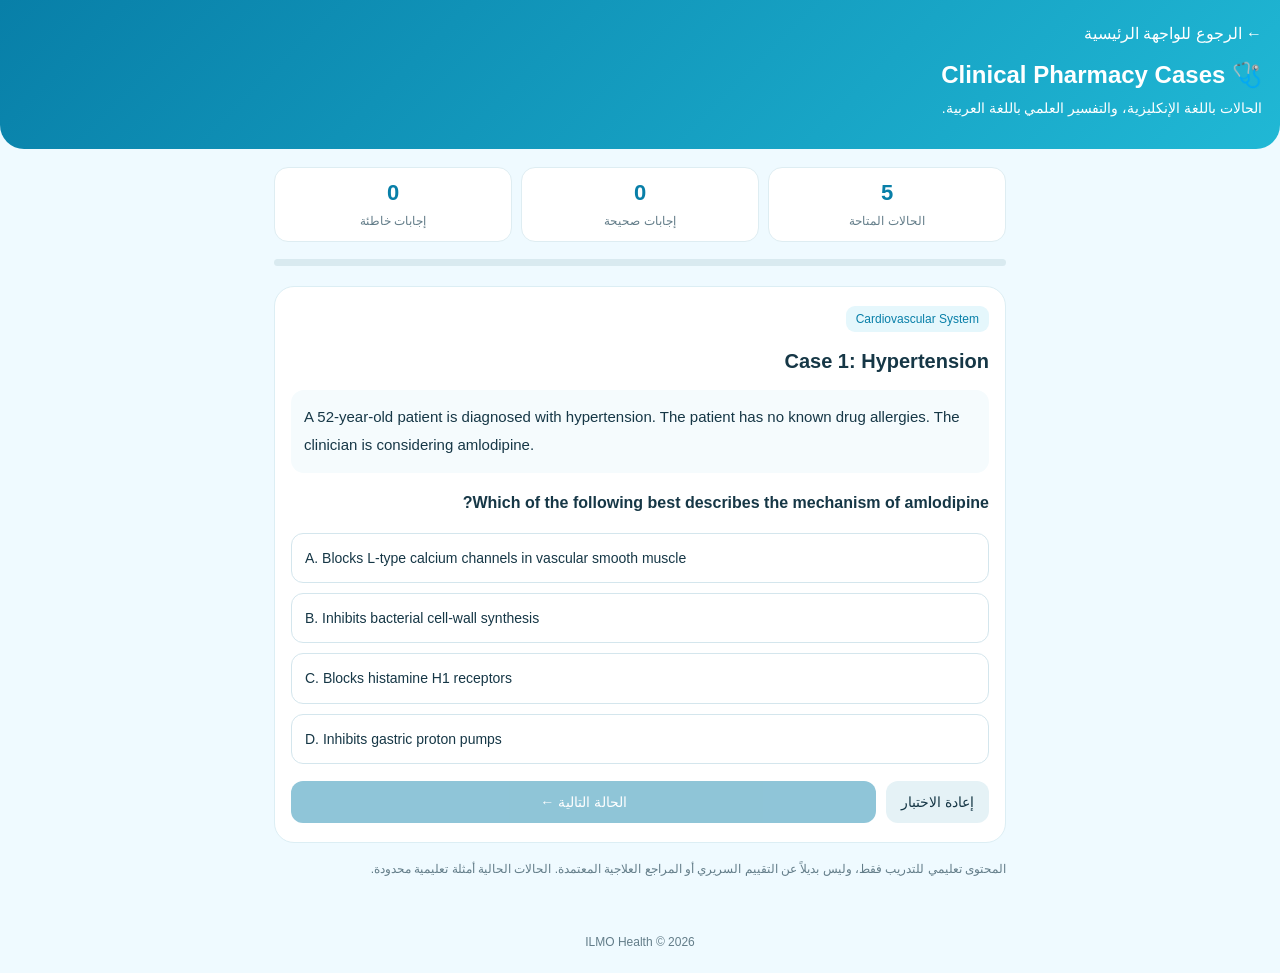
==== cases.html @ b1abcebe "Create cases.html" ====
<!DOCTYPE html>
<html lang="ar" dir="rtl">
<head>
<meta charset="UTF-8">
<meta name="viewport" content="width=device-width, initial-scale=1">
<meta name="theme-color" content="#087fa8">
<title>ILMO Health | Clinical Cases</title>
<style>
:root{--blue:#087fa8;--cyan:#20b8d5;--bg:#effaff;--ink:#163746}
*{box-sizing:border-box}
body{margin:0;font-family:Arial,Tahoma,sans-serif;background:var(--bg);color:var(--ink)}
header{background:linear-gradient(135deg,var(--blue),var(--cyan));color:white;padding:24px 18px 28px;border-radius:0 0 24px 24px}
header a{color:white;text-decoration:none}
header h1{font-size:24px;margin:18px 0 8px}
header p{font-size:14px;line-height:1.7;margin:0}
main{max-width:760px;margin:auto;padding:18px 14px}
.stats{display:grid;grid-template-columns:repeat(3,minmax(0,1fr));gap:9px;margin-bottom:17px}
.stat{background:white;border:1px solid #deedf2;border-radius:14px;padding:12px 5px;text-align:center}
.stat strong{display:block;color:var(--blue);font-size:22px;margin-bottom:5px}
.stat span{font-size:12px;color:#637d89}
.progress{height:7px;background:#d9eaf0;border-radius:9px;overflow:hidden;margin:12px 0 20px}
.progress div{height:100%;background:var(--cyan);width:0%;transition:width .2s}
.card{background:white;border:1px solid #dceef4;border-radius:20px;padding:19px 16px}
.tag{display:inline-block;background:#e5f7fc;color:var(--blue);padding:6px 10px;border-radius:9px;font-size:12px}
.card h2{font-size:20px;line-height:1.5;margin:14px 0}
.scenario{direction:ltr;text-align:left;line-height:1.9;font-size:15px;background:#f5fbfd;border-radius:13px;padding:13px;margin-bottom:16px}
.question{font-weight:bold;line-height:1.8;margin:15px 0}
.answers{display:grid;gap:10px}
.answer{width:100%;text-align:left;direction:ltr;padding:13px;border:1px solid #d4e6ed;border-radius:12px;background:white;color:var(--ink);font-size:14px;line-height:1.6;cursor:pointer}
.answer:disabled{cursor:default;opacity:1}
.answer.correct{border-color:#26965b;background:#eaf8ef}
.answer.wrong{border-color:#d94c4c;background:#fff0f0}
.feedback{margin-top:15px;padding:14px;border-radius:12px;line-height:1.9;font-size:14px}
.feedback.good{background:#eaf8ef}
.feedback.bad{background:#fff0f0}
.controls{display:flex;gap:10px;margin-top:17px}
button.primary,button.secondary{border:0;border-radius:12px;padding:13px 15px;font-size:14px;cursor:pointer}
button.primary{background:var(--blue);color:white;flex:1}
button.secondary{background:#e5f2f6;color:var(--ink)}
button:disabled{opacity:.45;cursor:default}
.note{font-size:12px;line-height:1.8;color:#637d89;margin-top:16px}
.summary{background:white;border:1px solid #dceef4;border-radius:18px;padding:20px;text-align:center}
footer{text-align:center;color:#637d89;font-size:12px;padding:24px}
@media(max-width:350px){.stats{gap:5px}.stat span{font-size:10px}.card{padding:13px}}
</style>
</head>
<body>
<header>
  <a href="index.html">← الرجوع للواجهة الرئيسية</a>
  <h1>🩺 Clinical Pharmacy Cases</h1>
  <p>الحالات باللغة الإنكليزية، والتفسير العلمي باللغة العربية.</p>
</header>

<main>
  <section class="stats">
    <div class="stat"><strong id="total">0</strong><span>الحالات المتاحة</span></div>
    <div class="stat"><strong id="correctCount">0</strong><span>إجابات صحيحة</span></div>
    <div class="stat"><strong id="wrongCount">0</strong><span>إجابات خاطئة</span></div>
  </section>

  <div class="progress"><div id="progressBar"></div></div>
  <div id="caseArea"></div>

  <p class="note">
    المحتوى تعليمي للتدريب فقط، وليس بديلاً عن التقييم السريري أو المراجع
    العلاجية المعتمدة. الحالات الحالية أمثلة تعليمية محدودة.
  </p>
</main>

<footer>ILMO Health © 2026</footer>

<script>
const cases = [
{
  system:"Cardiovascular System",
  title:"Case 1: Hypertension",
  scenario:"A 52-year-old patient is diagnosed with hypertension. The patient has no known drug allergies. The clinician is considering amlodipine.",
  question:"Which of the following best describes the mechanism of amlodipine?",
  options:[
    "Blocks L-type calcium channels in vascular smooth muscle",
    "Inhibits bacterial cell-wall synthesis",
    "Blocks histamine H1 receptors",
    "Inhibits gastric proton pumps"
  ],
  answer:0,
  explanation:"أملوديبين من حاصرات قنوات الكالسيوم من نوع Dihydropyridine. يقلل دخول الكالسيوم إلى العضلات الملساء الوعائية، فيسبب توسع الأوعية ويساعد على خفض ضغط الدم.",
  pearl:"من آثاره الجانبية المحتملة تورم الكاحلين والصداع والدوخة. اختيار العلاج يعتمد على حالة المريض وإرشادات علاج الضغط."
},
{
  system:"Endocrine System",
  title:"Case 2: Type 2 Diabetes",
  scenario:"A 48-year-old patient with type 2 diabetes is prescribed metformin. Renal function should be assessed before treatment.",
  question:"What is a major mechanism of metformin?",
  options:[
    "Increasing glucose production by the liver",
    "Reducing hepatic glucose production",
    "Stimulating bacterial protein synthesis",
    "Blocking beta-1 receptors"
  ],
  answer:1,
  explanation:"الميتفورمين يقلل إنتاج الغلوكوز في الكبد ويحسن حساسية الأنسجة للإنسولين. يُستخدم على نطاق واسع في السكري من النوع الثاني.",
  pearl:"يجب تقييم وظائف الكلى ومراجعة الموانع والاحتياطات قبل البدء بالعلاج."
},
{
  system:"Infectious Diseases",
  title:"Case 3: Antibiotic Stewardship",
  scenario:"A patient has symptoms consistent with an uncomplicated viral upper respiratory infection. No evidence of bacterial infection is found.",
  question:"What is the most appropriate general approach to antibiotics?",
  options:[
    "Prescribe antibiotics for every viral infection",
    "Use two antibiotics routinely",
    "Avoid antibiotics when there is no bacterial indication",
    "Use leftover antibiotics from a previous illness"
  ],
  answer:2,
  explanation:"المضادات الحيوية لا تعالج الفيروسات. استعمالها دون داعٍ يزيد الآثار الجانبية ويساهم في مقاومة المضادات الحيوية.",
  pearl:"يُحدد قرار وصف المضاد الحيوي بعد تقييم الحالة والبحث عن مؤشرات العدوى البكتيرية."
},
{
  system:"Pain Management",
  title:"Case 4: Paracetamol Safety",
  scenario:"A patient is using a cold-and-flu combination product and plans to take additional paracetamol for a headache.",
  question:"What is the key safety consideration?",
  options:[
    "Check for duplicate paracetamol ingredients",
    "Assume combination products contain no analgesics",
    "Double every dose for faster relief",
    "Ignore the total daily amount"
  ],
  answer:0,
  explanation:"قد تحتوي مستحضرات الزكام المركبة على الباراسيتامول أيضاً. يجب جمع الكميات من جميع المنتجات لتجنب الجرعة الزائدة.",
  pearl:"الجرعة الزائدة قد تسبب أذية كبدية خطيرة. عند الاشتباه بجرعة زائدة، يلزم طلب المساعدة الطبية العاجلة حتى لو لم تظهر أعراض."
},
{
  system:"Gastrointestinal System",
  title:"Case 5: Gastroesophageal Reflux",
  scenario:"A patient with frequent heartburn is evaluated for treatment with omeprazole.",
  question:"Which target does omeprazole inhibit?",
  options:[
    "The H1 histamine receptor",
    "The bacterial 50S ribosomal subunit",
    "The H+/K+ ATPase proton pump",
    "The L-type calcium channel"
  ],
  answer:2,
  explanation:"أوميبرازول من مثبطات مضخة البروتون (PPIs)، ويقلل إفراز حمض المعدة عن طريق تثبيط مضخة H+/K+ ATPase في الخلايا الجدارية.",
  pearl:"تُراجع مدة العلاج والتداخلات الدوائية والحاجة إلى التقييم الطبي إذا استمرت الأعراض أو ظهرت علامات إنذار."
}
];

let index = 0;
let correct = 0;
let wrong = 0;
let answered = false;
let finished = false;

const area = document.getElementById("caseArea");

function updateStats(){
  document.getElementById("total").textContent = cases.length;
  document.getElementById("correctCount").textContent = correct;
  document.getElementById("wrongCount").textContent = wrong;
  document.getElementById("progressBar").style.width =
    (index / cases.length * 100) + "%";
}

function renderCase(){
  answered = false;
  finished = false;
  updateStats();

  const c = cases[index];

  area.innerHTML = `
    <section class="card">
      <span class="tag">${c.system}</span>
      <h2>${c.title}</h2>
      <div class="scenario">${c.scenario}</div>
      <div class="question">${c.question}</div>
      <div class="answers">
        ${c.options.map((option,i)=>`
          <button class="answer" data-index="${i}">
            ${String.fromCharCode(65+i)}. ${option}
          </button>
        `).join("")}
      </div>
      <div id="feedback"></div>
      <div class="controls">
        <button class="secondary" id="restart">إعادة الاختبار</button>
        <button class="primary" id="next" disabled>
          ${index === cases.length-1 ? "عرض النتيجة" : "الحالة التالية ←"}
        </button>
      </div>
    </section>
  `;

  area.querySelectorAll(".answer").forEach(button=>{
    button.addEventListener("click",()=>selectAnswer(Number(button.dataset.index)));
  });

  document.getElementById("next").addEventListener("click",nextCase);
  document.getElementById("restart").addEventListener("click",restart);
}

function selectAnswer(choice){
  if(answered || finished) return;
  answered = true;

  const c = cases[index];
  const buttons = area.querySelectorAll(".answer");
  buttons.forEach(button=>button.disabled=true);

  if(choice === c.answer){
    correct++;
    buttons[choice].classList.add("correct");
  }else{
    wrong++;
    buttons[choice].classList.add("wrong");
    buttons[c.answer].classList.add("correct");
  }

  const feedback = document.getElementById("feedback");
  feedback.className = "feedback " + (choice===c.answer ? "good" : "bad");
  feedback.innerHTML =
    `<strong>${choice===c.answer ? "إجابة صحيحة ✓" : "إجابة خاطئة ✗"}</strong>
    <br><strong>التفسير بالعربي:</strong> ${c.explanation}
    <br><strong>معلومة مهمة:</strong> ${c.pearl}`;

  document.getElementById("next").disabled=false;
  updateStats();
}

function nextCase(){
  if(!answered) return;

  if(index < cases.length-1){
    index++;
    renderCase();
  }else{
    showSummary();
  }
}

function showSummary(){
  finished = true;
  document.getElementById("progressBar").style.width="100%";

  const percent = Math.round(correct/cases.length*100);

  area.innerHTML = `
    <section class="summary">
      <h2>انتهى الاختبار 🎉</h2>
      <p>النتيجة: <strong>${correct} من ${cases.length}</strong></p>
      <p>الإجابات الصحيحة: ${correct}</p>
      <p>الإجابات الخاطئة: ${wrong}</p>
      <p>نسبة الإجابات الصحيحة: ${percent}%</p>
      <button class="primary" id="retry">إعادة الاختبار</button>
    </section>
  `;

  document.getElementById("retry").addEventListener("click",restart);
}

function restart(){
  index=0;
  correct=0;
  wrong=0;
  renderCase();
}

renderCase();
</script>
</body>
</html>
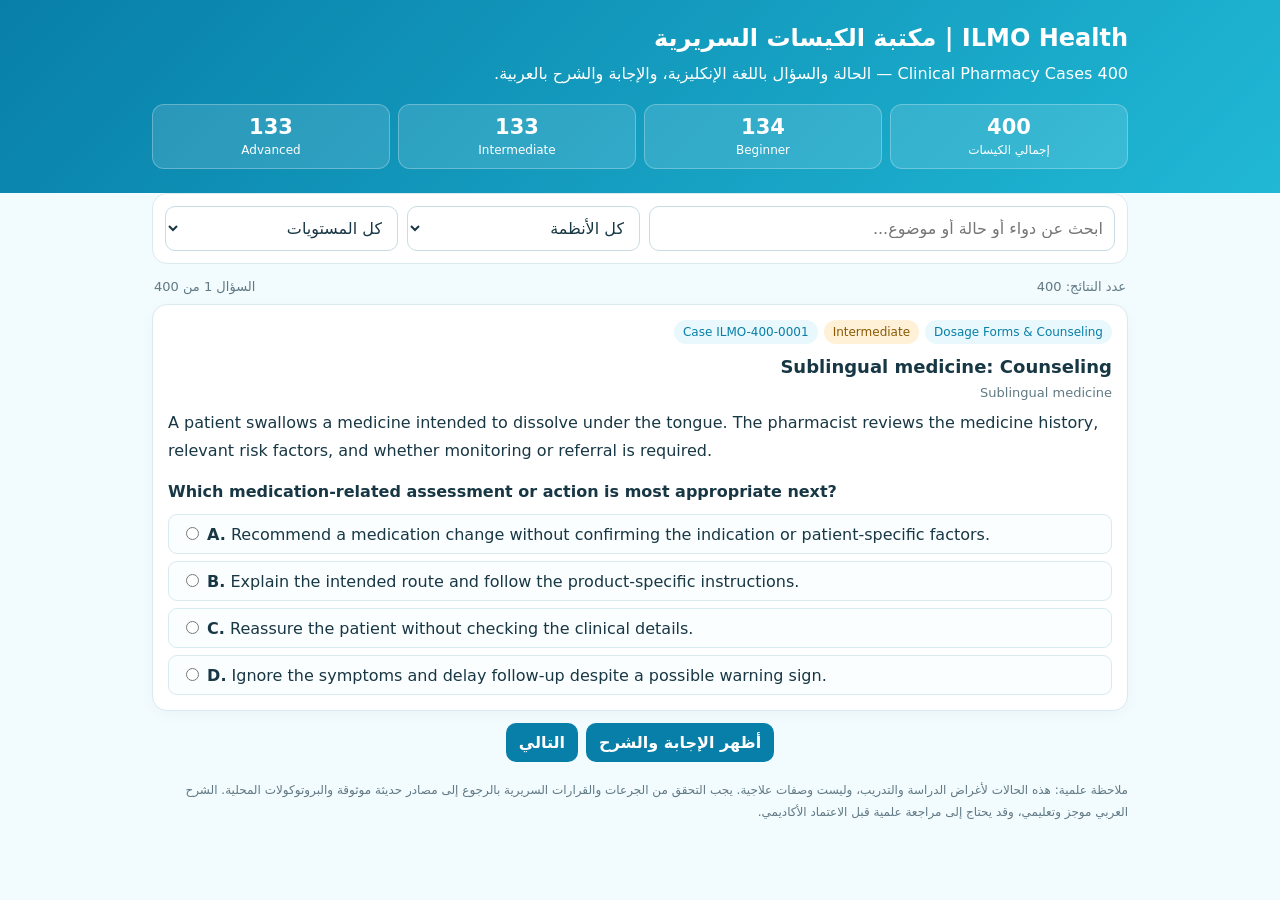
==== commit a521b67b: "Add files via upload" ====
--- a/cases.html
+++ b/cases.html
@@ -1,275 +1,50 @@
-
 <!DOCTYPE html>
 <html lang="ar" dir="rtl">
 <head>
-<meta charset="UTF-8">
-<meta name="viewport" content="width=device-width, initial-scale=1">
-<meta name="theme-color" content="#087fa8">
-<title>ILMO Health | Clinical Cases</title>
+<meta charset="UTF-8"><meta name="viewport" content="width=device-width, initial-scale=1.0">
+<meta name="theme-color" content="#087fa8"><title>ILMO Health | 400 Clinical Cases</title>
 <style>
-:root{--blue:#087fa8;--cyan:#20b8d5;--bg:#effaff;--ink:#163746}
-*{box-sizing:border-box}
-body{margin:0;font-family:Arial,Tahoma,sans-serif;background:var(--bg);color:var(--ink)}
-header{background:linear-gradient(135deg,var(--blue),var(--cyan));color:white;padding:24px 18px 28px;border-radius:0 0 24px 24px}
-header a{color:white;text-decoration:none}
-header h1{font-size:24px;margin:18px 0 8px}
-header p{font-size:14px;line-height:1.7;margin:0}
-main{max-width:760px;margin:auto;padding:18px 14px}
-.stats{display:grid;grid-template-columns:repeat(3,minmax(0,1fr));gap:9px;margin-bottom:17px}
-.stat{background:white;border:1px solid #deedf2;border-radius:14px;padding:12px 5px;text-align:center}
-.stat strong{display:block;color:var(--blue);font-size:22px;margin-bottom:5px}
-.stat span{font-size:12px;color:#637d89}
-.progress{height:7px;background:#d9eaf0;border-radius:9px;overflow:hidden;margin:12px 0 20px}
-.progress div{height:100%;background:var(--cyan);width:0%;transition:width .2s}
-.card{background:white;border:1px solid #dceef4;border-radius:20px;padding:19px 16px}
-.tag{display:inline-block;background:#e5f7fc;color:var(--blue);padding:6px 10px;border-radius:9px;font-size:12px}
-.card h2{font-size:20px;line-height:1.5;margin:14px 0}
-.scenario{direction:ltr;text-align:left;line-height:1.9;font-size:15px;background:#f5fbfd;border-radius:13px;padding:13px;margin-bottom:16px}
-.question{font-weight:bold;line-height:1.8;margin:15px 0}
-.answers{display:grid;gap:10px}
-.answer{width:100%;text-align:left;direction:ltr;padding:13px;border:1px solid #d4e6ed;border-radius:12px;background:white;color:var(--ink);font-size:14px;line-height:1.6;cursor:pointer}
-.answer:disabled{cursor:default;opacity:1}
-.answer.correct{border-color:#26965b;background:#eaf8ef}
-.answer.wrong{border-color:#d94c4c;background:#fff0f0}
-.feedback{margin-top:15px;padding:14px;border-radius:12px;line-height:1.9;font-size:14px}
-.feedback.good{background:#eaf8ef}
-.feedback.bad{background:#fff0f0}
-.controls{display:flex;gap:10px;margin-top:17px}
-button.primary,button.secondary{border:0;border-radius:12px;padding:13px 15px;font-size:14px;cursor:pointer}
-button.primary{background:var(--blue);color:white;flex:1}
-button.secondary{background:#e5f2f6;color:var(--ink)}
-button:disabled{opacity:.45;cursor:default}
-.note{font-size:12px;line-height:1.8;color:#637d89;margin-top:16px}
-.summary{background:white;border:1px solid #dceef4;border-radius:18px;padding:20px;text-align:center}
-footer{text-align:center;color:#637d89;font-size:12px;padding:24px}
-@media(max-width:350px){.stats{gap:5px}.stat span{font-size:10px}.card{padding:13px}}
-</style>
-</head>
-<body>
-<header>
-  <a href="index.html">← الرجوع للواجهة الرئيسية</a>
-  <h1>🩺 Clinical Pharmacy Cases</h1>
-  <p>الحالات باللغة الإنكليزية، والتفسير العلمي باللغة العربية.</p>
-</header>
-
-<main>
-  <section class="stats">
-    <div class="stat"><strong id="total">0</strong><span>الحالات المتاحة</span></div>
-    <div class="stat"><strong id="correctCount">0</strong><span>إجابات صحيحة</span></div>
-    <div class="stat"><strong id="wrongCount">0</strong><span>إجابات خاطئة</span></div>
-  </section>
-
-  <div class="progress"><div id="progressBar"></div></div>
-  <div id="caseArea"></div>
-
-  <p class="note">
-    المحتوى تعليمي للتدريب فقط، وليس بديلاً عن التقييم السريري أو المراجع
-    العلاجية المعتمدة. الحالات الحالية أمثلة تعليمية محدودة.
-  </p>
+:root{--blue:#087fa8;--cyan:#20b8d5;--bg:#f2fbfd;--ink:#183744;--muted:#617984;--line:#d9eaf0}
+*{box-sizing:border-box}body{margin:0;background:var(--bg);color:var(--ink);font-family:system-ui,-apple-system,"Segoe UI",Arial,sans-serif}
+header{background:linear-gradient(135deg,#087fa8,#20b8d5);color:white;padding:24px 14px}.wrap{max-width:1000px;margin:auto;padding:0 12px}
+h1{font-size:24px;margin:0 0 8px}header p{line-height:1.7;margin:0}.stats{display:grid;grid-template-columns:repeat(4,1fr);gap:8px;margin-top:17px}
+.stat{background:#ffffff20;border:1px solid #ffffff45;border-radius:12px;padding:10px;text-align:center}.stat b{display:block;font-size:21px}.stat span{font-size:12px}
+main{padding:18px 0 30px}.filters{display:grid;grid-template-columns:2fr 1fr 1fr;gap:9px;background:white;padding:12px;border:1px solid var(--line);border-radius:15px}
+input,select,button{font:inherit}input,select{width:100%;padding:11px;border:1px solid #c8dce4;border-radius:10px;background:white;color:var(--ink);min-width:0}
+.results{display:flex;justify-content:space-between;gap:8px;margin:15px 2px 10px;color:var(--muted);font-size:13px}
+.case{background:white;border:1px solid var(--line);border-radius:15px;margin:10px 0;padding:15px;box-shadow:0 4px 16px #12334408}
+.tags{display:flex;gap:6px;flex-wrap:wrap;margin-bottom:9px}.tag{font-size:12px;background:#e8f8fc;color:#087fa8;border-radius:20px;padding:5px 9px}.level{background:#fff0d8;color:#8a5900}
+h2{font-size:18px;line-height:1.5;margin:5px 0}.topic{color:var(--muted);font-size:13px;margin-bottom:9px}.en{direction:ltr;text-align:left;line-height:1.75;white-space:pre-wrap}
+.question{font-weight:700;margin:13px 0 8px}.options{direction:ltr;text-align:left;display:grid;gap:7px}.option{border:1px solid var(--line);border-radius:9px;padding:9px;background:#fbfeff}
+button{border:0;border-radius:10px;background:var(--blue);color:white;padding:10px 13px;cursor:pointer;font-weight:650}.secondary{background:#e8f5f8;color:var(--blue)}
+.answer{margin-top:12px;border-top:1px solid var(--line);padding-top:10px}.answer[hidden]{display:none}.answer h3{font-size:14px;margin:10px 0 4px;color:var(--blue)}.answer p{margin:5px 0;line-height:1.8}.ar-explain{direction:rtl;text-align:right;background:#f0fafc;padding:11px;border-radius:10px}
+.actions{display:flex;gap:8px;margin-top:12px;flex-wrap:wrap}.empty{text-align:center;background:white;padding:28px;border-radius:14px;color:var(--muted)}
+footer{font-size:12px;color:var(--muted);line-height:1.8;padding:18px 0}
+@media(max-width:600px){.filters{grid-template-columns:1fr}.stats{grid-template-columns:repeat(2,1fr)}h1{font-size:21px}}
+</style></head><body>
+<header><div class="wrap"><h1>ILMO Health | مكتبة الكيسات السريرية</h1>
+<p>400 Clinical Pharmacy Cases — الحالة والسؤال باللغة الإنكليزية، والإجابة والشرح بالعربية.</p>
+<div class="stats"><div class="stat"><b id="total">400</b><span>إجمالي الكيسات</span></div><div class="stat"><b id="beginner">—</b><span>Beginner</span></div><div class="stat"><b id="intermediate">—</b><span>Intermediate</span></div><div class="stat"><b id="advanced">—</b><span>Advanced</span></div></div></div></header>
+<main class="wrap">
+<section class="filters"><input id="search" type="search" placeholder="ابحث عن دواء أو حالة أو موضوع..."><select id="system"><option value="">كل الأنظمة</option></select><select id="level"><option value="">كل المستويات</option><option>Beginner</option><option>Intermediate</option><option>Advanced</option></select></section>
+<div class="results"><span id="count">400 كيس</span><span id="pageInfo"></span></div><section id="list"></section>
+<div class="actions" style="justify-content:center"><button id="showAnswer">أظهر الإجابة والشرح</button><button id="next" disabled>التالي</button></div>
+<footer>ملاحظة علمية: هذه الحالات لأغراض الدراسة والتدريب، وليست وصفات علاجية. يجب التحقق من الجرعات والقرارات السريرية بالرجوع إلى مصادر حديثة موثوقة والبروتوكولات المحلية. الشرح العربي موجز وتعليمي، وقد يحتاج إلى مراجعة علمية قبل الاعتماد الأكاديمي.</footer>
 </main>
-
-<footer>ILMO Health © 2026</footer>
-
 <script>
-const cases = [
-{
-  system:"Cardiovascular System",
-  title:"Case 1: Hypertension",
-  scenario:"A 52-year-old patient is diagnosed with hypertension. The patient has no known drug allergies. The clinician is considering amlodipine.",
-  question:"Which of the following best describes the mechanism of amlodipine?",
-  options:[
-    "Blocks L-type calcium channels in vascular smooth muscle",
-    "Inhibits bacterial cell-wall synthesis",
-    "Blocks histamine H1 receptors",
-    "Inhibits gastric proton pumps"
-  ],
-  answer:0,
-  explanation:"أملوديبين من حاصرات قنوات الكالسيوم من نوع Dihydropyridine. يقلل دخول الكالسيوم إلى العضلات الملساء الوعائية، فيسبب توسع الأوعية ويساعد على خفض ضغط الدم.",
-  pearl:"من آثاره الجانبية المحتملة تورم الكاحلين والصداع والدوخة. اختيار العلاج يعتمد على حالة المريض وإرشادات علاج الضغط."
-},
-{
-  system:"Endocrine System",
-  title:"Case 2: Type 2 Diabetes",
-  scenario:"A 48-year-old patient with type 2 diabetes is prescribed metformin. Renal function should be assessed before treatment.",
-  question:"What is a major mechanism of metformin?",
-  options:[
-    "Increasing glucose production by the liver",
-    "Reducing hepatic glucose production",
-    "Stimulating bacterial protein synthesis",
-    "Blocking beta-1 receptors"
-  ],
-  answer:1,
-  explanation:"الميتفورمين يقلل إنتاج الغلوكوز في الكبد ويحسن حساسية الأنسجة للإنسولين. يُستخدم على نطاق واسع في السكري من النوع الثاني.",
-  pearl:"يجب تقييم وظائف الكلى ومراجعة الموانع والاحتياطات قبل البدء بالعلاج."
-},
-{
-  system:"Infectious Diseases",
-  title:"Case 3: Antibiotic Stewardship",
-  scenario:"A patient has symptoms consistent with an uncomplicated viral upper respiratory infection. No evidence of bacterial infection is found.",
-  question:"What is the most appropriate general approach to antibiotics?",
-  options:[
-    "Prescribe antibiotics for every viral infection",
-    "Use two antibiotics routinely",
-    "Avoid antibiotics when there is no bacterial indication",
-    "Use leftover antibiotics from a previous illness"
-  ],
-  answer:2,
-  explanation:"المضادات الحيوية لا تعالج الفيروسات. استعمالها دون داعٍ يزيد الآثار الجانبية ويساهم في مقاومة المضادات الحيوية.",
-  pearl:"يُحدد قرار وصف المضاد الحيوي بعد تقييم الحالة والبحث عن مؤشرات العدوى البكتيرية."
-},
-{
-  system:"Pain Management",
-  title:"Case 4: Paracetamol Safety",
-  scenario:"A patient is using a cold-and-flu combination product and plans to take additional paracetamol for a headache.",
-  question:"What is the key safety consideration?",
-  options:[
-    "Check for duplicate paracetamol ingredients",
-    "Assume combination products contain no analgesics",
-    "Double every dose for faster relief",
-    "Ignore the total daily amount"
-  ],
-  answer:0,
-  explanation:"قد تحتوي مستحضرات الزكام المركبة على الباراسيتامول أيضاً. يجب جمع الكميات من جميع المنتجات لتجنب الجرعة الزائدة.",
-  pearl:"الجرعة الزائدة قد تسبب أذية كبدية خطيرة. عند الاشتباه بجرعة زائدة، يلزم طلب المساعدة الطبية العاجلة حتى لو لم تظهر أعراض."
-},
-{
-  system:"Gastrointestinal System",
-  title:"Case 5: Gastroesophageal Reflux",
-  scenario:"A patient with frequent heartburn is evaluated for treatment with omeprazole.",
-  question:"Which target does omeprazole inhibit?",
-  options:[
-    "The H1 histamine receptor",
-    "The bacterial 50S ribosomal subunit",
-    "The H+/K+ ATPase proton pump",
-    "The L-type calcium channel"
-  ],
-  answer:2,
-  explanation:"أوميبرازول من مثبطات مضخة البروتون (PPIs)، ويقلل إفراز حمض المعدة عن طريق تثبيط مضخة H+/K+ ATPase في الخلايا الجدارية.",
-  pearl:"تُراجع مدة العلاج والتداخلات الدوائية والحاجة إلى التقييم الطبي إذا استمرت الأعراض أو ظهرت علامات إنذار."
-}
-];
-
-let index = 0;
-let correct = 0;
-let wrong = 0;
-let answered = false;
-let finished = false;
-
-const area = document.getElementById("caseArea");
-
-function updateStats(){
-  document.getElementById("total").textContent = cases.length;
-  document.getElementById("correctCount").textContent = correct;
-  document.getElementById("wrongCount").textContent = wrong;
-  document.getElementById("progressBar").style.width =
-    (index / cases.length * 100) + "%";
-}
-
-function renderCase(){
-  answered = false;
-  finished = false;
-  updateStats();
-
-  const c = cases[index];
-
-  area.innerHTML = `
-    <section class="card">
-      <span class="tag">${c.system}</span>
-      <h2>${c.title}</h2>
-      <div class="scenario">${c.scenario}</div>
-      <div class="question">${c.question}</div>
-      <div class="answers">
-        ${c.options.map((option,i)=>`
-          <button class="answer" data-index="${i}">
-            ${String.fromCharCode(65+i)}. ${option}
-          </button>
-        `).join("")}
-      </div>
-      <div id="feedback"></div>
-      <div class="controls">
-        <button class="secondary" id="restart">إعادة الاختبار</button>
-        <button class="primary" id="next" disabled>
-          ${index === cases.length-1 ? "عرض النتيجة" : "الحالة التالية ←"}
-        </button>
-      </div>
-    </section>
-  `;
-
-  area.querySelectorAll(".answer").forEach(button=>{
-    button.addEventListener("click",()=>selectAnswer(Number(button.dataset.index)));
-  });
-
-  document.getElementById("next").addEventListener("click",nextCase);
-  document.getElementById("restart").addEventListener("click",restart);
-}
-
-function selectAnswer(choice){
-  if(answered || finished) return;
-  answered = true;
-
-  const c = cases[index];
-  const buttons = area.querySelectorAll(".answer");
-  buttons.forEach(button=>button.disabled=true);
-
-  if(choice === c.answer){
-    correct++;
-    buttons[choice].classList.add("correct");
-  }else{
-    wrong++;
-    buttons[choice].classList.add("wrong");
-    buttons[c.answer].classList.add("correct");
-  }
-
-  const feedback = document.getElementById("feedback");
-  feedback.className = "feedback " + (choice===c.answer ? "good" : "bad");
-  feedback.innerHTML =
-    `<strong>${choice===c.answer ? "إجابة صحيحة ✓" : "إجابة خاطئة ✗"}</strong>
-    <br><strong>التفسير بالعربي:</strong> ${c.explanation}
-    <br><strong>معلومة مهمة:</strong> ${c.pearl}`;
-
-  document.getElementById("next").disabled=false;
-  updateStats();
-}
-
-function nextCase(){
-  if(!answered) return;
-
-  if(index < cases.length-1){
-    index++;
-    renderCase();
-  }else{
-    showSummary();
-  }
-}
-
-function showSummary(){
-  finished = true;
-  document.getElementById("progressBar").style.width="100%";
-
-  const percent = Math.round(correct/cases.length*100);
-
-  area.innerHTML = `
-    <section class="summary">
-      <h2>انتهى الاختبار 🎉</h2>
-      <p>النتيجة: <strong>${correct} من ${cases.length}</strong></p>
-      <p>الإجابات الصحيحة: ${correct}</p>
-      <p>الإجابات الخاطئة: ${wrong}</p>
-      <p>نسبة الإجابات الصحيحة: ${percent}%</p>
-      <button class="primary" id="retry">إعادة الاختبار</button>
-    </section>
-  `;
-
-  document.getElementById("retry").addEventListener("click",restart);
-}
-
-function restart(){
-  index=0;
-  correct=0;
-  wrong=0;
-  renderCase();
-}
-
-renderCase();
-</script>
-</body>
-</html>
+const cases = [{"id": "ILMO-400-0001", "level": "Intermediate", "specialty": "Counseling", "system": "Dosage Forms & Counseling", "topic": "Sublingual medicine", "title": "Sublingual medicine: Counseling", "case": "A patient swallows a medicine intended to dissolve under the tongue. The pharmacist reviews the medicine history, relevant risk factors, and whether monitoring or referral is required.", "question": "Which medication-related assessment or action is most appropriate next?", "options": ["Recommend a medication change without confirming the indication or patient-specific factors.", "Explain the intended route and follow the product-specific instructions.", "Reassure the patient without checking the clinical details.", "Ignore the symptoms and delay follow-up despite a possible warning sign."], "correctAnswer": 1, "correctAnswerText": "Explain the intended route and follow the product-specific instructions.", "explanation": "Clinical reasoning: Explain the intended route and follow the product-specific instructions. Consider adherence, contraindications, interactions, patient factors, and appropriate follow-up before recommending changes.", "pharmacistAction": "Explain the intended route and follow the product-specific instructions.", "learningObjective": "Intermediate — Interpret medication history, monitoring, interactions, and referral needs.", "source": "Summer Training Guide – Third Stage Pharmacy Students (Dr Diaa Jabbar), Chapter 1: Dosage form-specific counseling points, topic alignment; page range listed in contents/section: pp. 1–10. Case is an educational application of the topic, not a verbatim case from the guide.", "disclaimer": "Educational case only; not a patient-specific treatment order. Verify decisions against current authoritative references and local protocols.", "explanation_ar": "التفسير بالعربية: في هذه الحالة، الخيار الأنسب هو: «Explain the intended route and follow the product-specific instructions.». الفكرة التعليمية من موضوع «Sublingual medicine» هي تقييم حالة المريض والعوامل ذات الصلة، ثم اختيار الإجراء الصيدلاني الآمن ومراجعة التحذيرات والتداخلات عند الحاجة. لا يُعتمد هذا الشرح كبديل عن المراجع العلاجية الحديثة أو البروتوكول المحلي."}, {"id": "ILMO-400-0002", "level": "Advanced", "specialty": "Counseling", "system": "Dosage Forms & Counseling", "topic": "Oral liquid", "title": "Oral liquid: Medication Review", "case": "A caregiver measures a child's medicine using a kitchen teaspoon. Additional information must be checked before any treatment decision; the pharmacist must prioritize urgent risks and coordinate care.", "question": "Which option best prioritizes patient safety and evidence-informed care?", "options": ["Recommend a medication change without confirming the indication or patient-specific factors.", "Ignore the symptoms and delay follow-up despite a possible warning sign.", "Reassure the patient without checking the clinical details.", "Recommend a calibrated oral syringe or medicine measure and verify the prescribed dose."], "correctAnswer": 3, "correctAnswerText": "Recommend a calibrated oral syringe or medicine measure and verify the prescribed dose.", "explanation": "Advanced reasoning: Recommend a calibrated oral syringe or medicine measure and verify the prescribed dose. Prioritize red flags and individual patient factors, verify current authoritative guidance, and avoid unsupported treatment changes.", "pharmacistAction": "Recommend a calibrated oral syringe or medicine measure and verify the prescribed dose.", "learningObjective": "Advanced — Prioritize competing risks, recognize red flags, and plan coordinated individualized care.", "source": "Summer Training Guide – Third Stage Pharmacy Students (Dr Diaa Jabbar), Chapter 1: Dosage form-specific counseling points, topic alignment; page range listed in contents/section: pp. 1–10. Case is an educational application of the topic, not a verbatim case from the guide.", "disclaimer": "Educational case only; not a patient-specific treatment order. Verify decisions against current authoritative references and local protocols.", "explanation_ar": "التفسير بالعربية: في هذه الحالة، الخيار الأنسب هو: «Recommend a calibrated oral syringe or medicine measure and verify the prescribed dose.». الفكرة التعليمية من موضوع «Oral liquid» هي تقييم حالة المريض والعوامل ذات الصلة، ثم اختيار الإجراء الصيدلاني الآمن ومراجعة التحذيرات والتداخلات عند الحاجة. لا يُعتمد هذا الشرح كبديل عن المراجع العلاجية الحديثة أو البروتوكول المحلي."}, {"id": "ILMO-400-0003", "level": "Beginner", "specialty": "Counseling", "system": "Dosage Forms & Counseling", "topic": "Metered-dose inhaler", "title": "Metered-dose inhaler: Safety Assessment", "case": "A patient presses a metered-dose inhaler after finishing inhalation and receives little benefit.", "question": "What is the most appropriate initial pharmacist response?", "options": ["Demonstrate coordination of actuation with a slow, deep inhalation; consider a spacer when appropriate.", "Ignore the symptoms and delay follow-up despite a possible warning sign.", "Reassure the patient without checking the clinical details.", "Recommend a medication change without confirming the indication or patient-specific factors."], "correctAnswer": 0, "correctAnswerText": "Demonstrate coordination of actuation with a slow, deep inhalation; consider a spacer when appropriate.", "explanation": "Key learning point: Demonstrate coordination of actuation with a slow, deep inhalation; consider a spacer when appropriate. This beginner-level case focuses on recognition and a safe first response.", "pharmacistAction": "Demonstrate coordination of actuation with a slow, deep inhalation; consider a spacer when appropriate.", "learningObjective": "Beginner — Recognize the main issue and choose a safe first step.", "source": "Summer Training Guide – Third Stage Pharmacy Students (Dr Diaa Jabbar), Chapter 1: Dosage form-specific counseling points, topic alignment; page range listed in contents/section: pp. 1–10. Case is an educational application of the topic, not a verbatim case from the guide.", "disclaimer": "Educational case only; not a patient-specific treatment order. Verify decisions against current authoritative references and local protocols.", "explanation_ar": "التفسير بالعربية: في هذه الحالة، الخيار الأنسب هو: «Demonstrate coordination of actuation with a slow, deep inhalation; consider a spacer when appropriate.». الفكرة التعليمية من موضوع «Metered-dose inhaler» هي تقييم حالة المريض والعوامل ذات الصلة، ثم اختيار الإجراء الصيدلاني الآمن ومراجعة التحذيرات والتداخلات عند الحاجة. لا يُعتمد هذا الشرح كبديل عن المراجع العلاجية الحديثة أو البروتوكول المحلي."}, {"id": "ILMO-400-0004", "level": "Intermediate", "specialty": "Counseling", "system": "Dosage Forms & Counseling", "topic": "Insulin pen", "title": "Insulin pen: Care Planning", "case": "A patient reuses pen needles and is uncertain about injection-site rotation. The pharmacist reviews the medicine history, relevant risk factors, and whether monitoring or referral is required.", "question": "Which medication-related assessment or action is most appropriate next?", "options": ["Recommend a medication change without confirming the indication or patient-specific factors.", "Teach device-specific injection technique, safe needle disposal, and site rotation.", "Ignore the symptoms and delay follow-up despite a possible warning sign.", "Reassure the patient without checking the clinical details."], "correctAnswer": 1, "correctAnswerText": "Teach device-specific injection technique, safe needle disposal, and site rotation.", "explanation": "Clinical reasoning: Teach device-specific injection technique, safe needle disposal, and site rotation. Consider adherence, contraindications, interactions, patient factors, and appropriate follow-up before recommending changes.", "pharmacistAction": "Teach device-specific injection technique, safe needle disposal, and site rotation.", "learningObjective": "Intermediate — Interpret medication history, monitoring, interactions, and referral needs.", "source": "Summer Training Guide – Third Stage Pharmacy Students (Dr Diaa Jabbar), Chapter 1: Dosage form-specific counseling points, topic alignment; page range listed in contents/section: pp. 1–10. Case is an educational application of the topic, not a verbatim case from the guide.", "disclaimer": "Educational case only; not a patient-specific treatment order. Verify decisions against current authoritative references and local protocols.", "explanation_ar": "التفسير بالعربية: في هذه الحالة، الخيار الأنسب هو: «Teach device-specific injection technique, safe needle disposal, and site rotation.». الفكرة التعليمية من موضوع «Insulin pen» هي تقييم حالة المريض والعوامل ذات الصلة، ثم اختيار الإجراء الصيدلاني الآمن ومراجعة التحذيرات والتداخلات عند الحاجة. لا يُعتمد هذا الشرح كبديل عن المراجع العلاجية الحديثة أو البروتوكول المحلي."}, {"id": "ILMO-400-0005", "level": "Beginner", "specialty": "Counseling", "system": "Dosage Forms & Counseling", "topic": "Eye drops", "title": "Eye drops: Counseling", "case": "A patient touches the eye with the dropper tip and shares the bottle with a family member.", "question": "What is the most appropriate initial pharmacist response?", "options": ["Teach hygienic instillation, avoiding tip contact, and not sharing eye preparations.", "Recommend a medication change without confirming the indication or patient-specific factors.", "Reassure the patient without checking the clinical details.", "Ignore the symptoms and delay follow-up despite a possible warning sign."], "correctAnswer": 0, "correctAnswerText": "Teach hygienic instillation, avoiding tip contact, and not sharing eye preparations.", "explanation": "Key learning point: Teach hygienic instillation, avoiding tip contact, and not sharing eye preparations. This beginner-level case focuses on recognition and a safe first response.", "pharmacistAction": "Teach hygienic instillation, avoiding tip contact, and not sharing eye preparations.", "learningObjective": "Beginner — Recognize the main issue and choose a safe first step.", "source": "Summer Training Guide – Third Stage Pharmacy Students (Dr Diaa Jabbar), Chapter 1: Dosage form-specific counseling points, topic alignment; page range listed in contents/section: pp. 1–10. Case is an educational application of the topic, not a verbatim case from the guide.", "disclaimer": "Educational case only; not a patient-specific treatment order. Verify decisions against current authoritative references and local protocols.", "explanation_ar": "التفسير بالعربية: في هذه الحالة، الخيار الأنسب هو: «Teach hygienic instillation, avoiding tip contact, and not sharing eye preparations.». الفكرة التعليمية من موضوع «Eye drops» هي تقييم حالة المريض والعوامل ذات الصلة، ثم اختيار الإجراء الصيدلاني الآمن ومراجعة التحذيرات والتداخلات عند الحاجة. لا يُعتمد هذا الشرح كبديل عن المراجع العلاجية الحديثة أو البروتوكول المحلي."}, {"id": "ILMO-400-0006", "level": "Advanced", "specialty": "Counseling", "system": "Dosage Forms & Counseling", "topic": "Insulin pen", "title": "Insulin pen: Safety Assessment", "case": "A patient reuses pen needles and is uncertain about injection-site rotation. Additional information must be checked before any treatment decision; the pharmacist must prioritize urgent risks and coordinate care.", "question": "Which option best prioritizes patient safety and evidence-informed care?", "options": ["Recommend a medication change without confirming the indication or patient-specific factors.", "Teach device-specific injection technique, safe needle disposal, and site rotation.", "Reassure the patient without checking the clinical details.", "Ignore the symptoms and delay follow-up despite a possible warning sign."], "correctAnswer": 1, "correctAnswerText": "Teach device-specific injection technique, safe needle disposal, and site rotation.", "explanation": "Advanced reasoning: Teach device-specific injection technique, safe needle disposal, and site rotation. Prioritize red flags and individual patient factors, verify current authoritative guidance, and avoid unsupported treatment changes.", "pharmacistAction": "Teach device-specific injection technique, safe needle disposal, and site rotation.", "learningObjective": "Advanced — Prioritize competing risks, recognize red flags, and plan coordinated individualized care.", "source": "Summer Training Guide – Third Stage Pharmacy Students (Dr Diaa Jabbar), Chapter 1: Dosage form-specific counseling points, topic alignment; page range listed in contents/section: pp. 1–10. Case is an educational application of the topic, not a verbatim case from the guide.", "disclaimer": "Educational case only; not a patient-specific treatment order. Verify decisions against current authoritative references and local protocols.", "explanation_ar": "التفسير بالعربية: في هذه الحالة، الخيار الأنسب هو: «Teach device-specific injection technique, safe needle disposal, and site rotation.». الفكرة التعليمية من موضوع «Insulin pen» هي تقييم حالة المريض والعوامل ذات الصلة، ثم اختيار الإجراء الصيدلاني الآمن ومراجعة التحذيرات والتداخلات عند الحاجة. لا يُعتمد هذا الشرح كبديل عن المراجع العلاجية الحديثة أو البروتوكول المحلي."}, {"id": "ILMO-400-0007", "level": "Intermediate", "specialty": "Counseling", "system": "Dosage Forms & Counseling", "topic": "Dry-powder inhaler", "title": "Dry-powder inhaler: Recognition", "case": "A patient exhales into a dry-powder inhaler before inhaling the dose. The pharmacist reviews the medicine history, relevant risk factors, and whether monitoring or referral is required.", "question": "Which medication-related assessment or action is most appropriate next?", "options": ["Recommend a medication change without confirming the indication or patient-specific factors.", "Reassure the patient without checking the clinical details.", "Ignore the symptoms and delay follow-up despite a possible warning sign.", "Explain that the device should be kept dry and the patient should exhale away from the mouthpiece."], "correctAnswer": 3, "correctAnswerText": "Explain that the device should be kept dry and the patient should exhale away from the mouthpiece.", "explanation": "Clinical reasoning: Explain that the device should be kept dry and the patient should exhale away from the mouthpiece. Consider adherence, contraindications, interactions, patient factors, and appropriate follow-up before recommending changes.", "pharmacistAction": "Explain that the device should be kept dry and the patient should exhale away from the mouthpiece.", "learningObjective": "Intermediate — Interpret medication history, monitoring, interactions, and referral needs.", "source": "Summer Training Guide – Third Stage Pharmacy Students (Dr Diaa Jabbar), Chapter 1: Dosage form-specific counseling points, topic alignment; page range listed in contents/section: pp. 1–10. Case is an educational application of the topic, not a verbatim case from the guide.", "disclaimer": "Educational case only; not a patient-specific treatment order. Verify decisions against current authoritative references and local protocols.", "explanation_ar": "التفسير بالعربية: في هذه الحالة، الخيار الأنسب هو: «Explain that the device should be kept dry and the patient should exhale away from the mouthpiece.». الفكرة التعليمية من موضوع «Dry-powder inhaler» هي تقييم حالة المريض والعوامل ذات الصلة، ثم اختيار الإجراء الصيدلاني الآمن ومراجعة التحذيرات والتداخلات عند الحاجة. لا يُعتمد هذا الشرح كبديل عن المراجع العلاجية الحديثة أو البروتوكول المحلي."}, {"id": "ILMO-400-0008", "level": "Advanced", "specialty": "Counseling", "system": "Dosage Forms & Counseling", "topic": "Nasal spray", "title": "Nasal spray: Counseling", "case": "A patient using a nasal spray points the nozzle toward the nasal septum and reports irritation. Additional information must be checked before any treatment decision; the pharmacist must prioritize urgent risks and coordinate care.", "question": "Which option best prioritizes patient safety and evidence-informed care?", "options": ["Ignore the symptoms and delay follow-up despite a possible warning sign.", "Demonstrate correct spray direction and gentle inhalation.", "Recommend a medication change without confirming the indication or patient-specific factors.", "Reassure the patient without checking the clinical details."], "correctAnswer": 1, "correctAnswerText": "Demonstrate correct spray direction and gentle inhalation.", "explanation": "Advanced reasoning: Demonstrate correct spray direction and gentle inhalation. Prioritize red flags and individual patient factors, verify current authoritative guidance, and avoid unsupported treatment changes.", "pharmacistAction": "Demonstrate correct spray direction and gentle inhalation.", "learningObjective": "Advanced — Prioritize competing risks, recognize red flags, and plan coordinated individualized care.", "source": "Summer Training Guide – Third Stage Pharmacy Students (Dr Diaa Jabbar), Chapter 1: Dosage form-specific counseling points, topic alignment; page range listed in contents/section: pp. 1–10. Case is an educational application of the topic, not a verbatim case from the guide.", "disclaimer": "Educational case only; not a patient-specific treatment order. Verify decisions against current authoritative references and local protocols.", "explanation_ar": "التفسير بالعربية: في هذه الحالة، الخيار الأنسب هو: «Demonstrate correct spray direction and gentle inhalation.». الفكرة التعليمية من موضوع «Nasal spray» هي تقييم حالة المريض والعوامل ذات الصلة، ثم اختيار الإجراء الصيدلاني الآمن ومراجعة التحذيرات والتداخلات عند الحاجة. لا يُعتمد هذا الشرح كبديل عن المراجع العلاجية الحديثة أو البروتوكول المحلي."}, {"id": "ILMO-400-0009", "level": "Beginner", "specialty": "Counseling", "system": "Dosage Forms & Counseling", "topic": "Topical corticosteroid", "title": "Topical corticosteroid: Medication Review", "case": "A patient applies a topical corticosteroid over a large area for longer than directed.", "question": "What is the most appropriate initial pharmacist response?", "options": ["Recommend a medication change without confirming the indication or patient-specific factors.", "Review site, amount, duration, and potency; advise prescriber review when needed.", "Reassure the patient without checking the clinical details.", "Ignore the symptoms and delay follow-up despite a possible warning sign."], "correctAnswer": 1, "correctAnswerText": "Review site, amount, duration, and potency; advise prescriber review when needed.", "explanation": "Key learning point: Review site, amount, duration, and potency; advise prescriber review when needed. This beginner-level case focuses on recognition and a safe first response.", "pharmacistAction": "Review site, amount, duration, and potency; advise prescriber review when needed.", "learningObjective": "Beginner — Recognize the main issue and choose a safe first step.", "source": "Summer Training Guide – Third Stage Pharmacy Students (Dr Diaa Jabbar), Chapter 1: Dosage form-specific counseling points, topic alignment; page range listed in contents/section: pp. 1–10. Case is an educational application of the topic, not a verbatim case from the guide.", "disclaimer": "Educational case only; not a patient-specific treatment order. Verify decisions against current authoritative references and local protocols.", "explanation_ar": "التفسير بالعربية: في هذه الحالة، الخيار الأنسب هو: «Review site, amount, duration, and potency; advise prescriber review when needed.». الفكرة التعليمية من موضوع «Topical corticosteroid» هي تقييم حالة المريض والعوامل ذات الصلة، ثم اختيار الإجراء الصيدلاني الآمن ومراجعة التحذيرات والتداخلات عند الحاجة. لا يُعتمد هذا الشرح كبديل عن المراجع العلاجية الحديثة أو البروتوكول المحلي."}, {"id": "ILMO-400-0010", "level": "Intermediate", "specialty": "Counseling", "system": "Dosage Forms & Counseling", "topic": "Oral liquid", "title": "Oral liquid: Safety Assessment", "case": "A caregiver measures a child's medicine using a kitchen teaspoon. The pharmacist reviews the medicine history, relevant risk factors, and whether monitoring or referral is required.", "question": "Which medication-related assessment or action is most appropriate next?", "options": ["Reassure the patient without checking the clinical details.", "Ignore the symptoms and delay follow-up despite a possible warning sign.", "Recommend a medication change without confirming the indication or patient-specific factors.", "Recommend a calibrated oral syringe or medicine measure and verify the prescribed dose."], "correctAnswer": 3, "correctAnswerText": "Recommend a calibrated oral syringe or medicine measure and verify the prescribed dose.", "explanation": "Clinical reasoning: Recommend a calibrated oral syringe or medicine measure and verify the prescribed dose. Consider adherence, contraindications, interactions, patient factors, and appropriate follow-up before recommending changes.", "pharmacistAction": "Recommend a calibrated oral syringe or medicine measure and verify the prescribed dose.", "learningObjective": "Intermediate — Interpret medication history, monitoring, interactions, and referral needs.", "source": "Summer Training Guide – Third Stage Pharmacy Students (Dr Diaa Jabbar), Chapter 1: Dosage form-specific counseling points, topic alignment; page range listed in contents/section: pp. 1–10. Case is an educational application of the topic, not a verbatim case from the guide.", "disclaimer": "Educational case only; not a patient-specific treatment order. Verify decisions against current authoritative references and local protocols.", "explanation_ar": "التفسير بالعربية: في هذه الحالة، الخيار الأنسب هو: «Recommend a calibrated oral syringe or medicine measure and verify the prescribed dose.». الفكرة التعليمية من موضوع «Oral liquid» هي تقييم حالة المريض والعوامل ذات الصلة، ثم اختيار الإجراء الصيدلاني الآمن ومراجعة التحذيرات والتداخلات عند الحاجة. لا يُعتمد هذا الشرح كبديل عن المراجع العلاجية الحديثة أو البروتوكول المحلي."}, {"id": "ILMO-400-0011", "level": "Beginner", "specialty": "Counseling", "system": "Dosage Forms & Counseling", "topic": "Ear drops", "title": "Ear drops: Recognition", "case": "A patient is unsure how to use prescribed ear drops and asks whether to lie down after administration.", "question": "What is the most appropriate initial pharmacist response?", "options": ["Recommend a medication change without confirming the indication or patient-specific factors.", "Ignore the symptoms and delay follow-up despite a possible warning sign.", "Explain correct positioning, administration, and keeping the bottle tip clean.", "Reassure the patient without checking the clinical details."], "correctAnswer": 2, "correctAnswerText": "Explain correct positioning, administration, and keeping the bottle tip clean.", "explanation": "Key learning point: Explain correct positioning, administration, and keeping the bottle tip clean. This beginner-level case focuses on recognition and a safe first response.", "pharmacistAction": "Explain correct positioning, administration, and keeping the bottle tip clean.", "learningObjective": "Beginner — Recognize the main issue and choose a safe first step.", "source": "Summer Training Guide – Third Stage Pharmacy Students (Dr Diaa Jabbar), Chapter 1: Dosage form-specific counseling points, topic alignment; page range listed in contents/section: pp. 1–10. Case is an educational application of the topic, not a verbatim case from the guide.", "disclaimer": "Educational case only; not a patient-specific treatment order. Verify decisions against current authoritative references and local protocols.", "explanation_ar": "التفسير بالعربية: في هذه الحالة، الخيار الأنسب هو: «Explain correct positioning, administration, and keeping the bottle tip clean.». الفكرة التعليمية من موضوع «Ear drops» هي تقييم حالة المريض والعوامل ذات الصلة، ثم اختيار الإجراء الصيدلاني الآمن ومراجعة التحذيرات والتداخلات عند الحاجة. لا يُعتمد هذا الشرح كبديل عن المراجع العلاجية الحديثة أو البروتوكول المحلي."}, {"id": "ILMO-400-0012", "level": "Advanced", "specialty": "Counseling", "system": "Dosage Forms & Counseling", "topic": "Oral liquid", "title": "Oral liquid: Medication Review", "case": "A caregiver measures a child's medicine using a kitchen teaspoon. Additional information must be checked before any treatment decision; the pharmacist must prioritize urgent risks and coordinate care.", "question": "Which option best prioritizes patient safety and evidence-informed care?", "options": ["Reassure the patient without checking the clinical details.", "Recommend a medication change without confirming the indication or patient-specific factors.", "Ignore the symptoms and delay follow-up despite a possible warning sign.", "Recommend a calibrated oral syringe or medicine measure and verify the prescribed dose."], "correctAnswer": 3, "correctAnswerText": "Recommend a calibrated oral syringe or medicine measure and verify the prescribed dose.", "explanation": "Advanced reasoning: Recommend a calibrated oral syringe or medicine measure and verify the prescribed dose. Prioritize red flags and individual patient factors, verify current authoritative guidance, and avoid unsupported treatment changes.", "pharmacistAction": "Recommend a calibrated oral syringe or medicine measure and verify the prescribed dose.", "learningObjective": "Advanced — Prioritize competing risks, recognize red flags, and plan coordinated individualized care.", "source": "Summer Training Guide – Third Stage Pharmacy Students (Dr Diaa Jabbar), Chapter 1: Dosage form-specific counseling points, topic alignment; page range listed in contents/section: pp. 1–10. Case is an educational application of the topic, not a verbatim case from the guide.", "disclaimer": "Educational case only; not a patient-specific treatment order. Verify decisions against current authoritative references and local protocols.", "explanation_ar": "التفسير بالعربية: في هذه الحالة، الخيار الأنسب هو: «Recommend a calibrated oral syringe or medicine measure and verify the prescribed dose.». الفكرة التعليمية من موضوع «Oral liquid» هي تقييم حالة المريض والعوامل ذات الصلة، ثم اختيار الإجراء الصيدلاني الآمن ومراجعة التحذيرات والتداخلات عند الحاجة. لا يُعتمد هذا الشرح كبديل عن المراجع العلاجية الحديثة أو البروتوكول المحلي."}, {"id": "ILMO-400-0013", "level": "Intermediate", "specialty": "Counseling", "system": "Dosage Forms & Counseling", "topic": "Insulin pen", "title": "Insulin pen: Care Planning", "case": "A patient reuses pen needles and is uncertain about injection-site rotation. The pharmacist reviews the medicine history, relevant risk factors, and whether monitoring or referral is required.", "question": "Which medication-related assessment or action is most appropriate next?", "options": ["Teach device-specific injection technique, safe needle disposal, and site rotation.", "Recommend a medication change without confirming the indication or patient-specific factors.", "Ignore the symptoms and delay follow-up despite a possible warning sign.", "Reassure the patient without checking the clinical details."], "correctAnswer": 0, "correctAnswerText": "Teach device-specific injection technique, safe needle disposal, and site rotation.", "explanation": "Clinical reasoning: Teach device-specific injection technique, safe needle disposal, and site rotation. Consider adherence, contraindications, interactions, patient factors, and appropriate follow-up before recommending changes.", "pharmacistAction": "Teach device-specific injection technique, safe needle disposal, and site rotation.", "learningObjective": "Intermediate — Interpret medication history, monitoring, interactions, and referral needs.", "source": "Summer Training Guide – Third Stage Pharmacy Students (Dr Diaa Jabbar), Chapter 1: Dosage form-specific counseling points, topic alignment; page range listed in contents/section: pp. 1–10. Case is an educational application of the topic, not a verbatim case from the guide.", "disclaimer": "Educational case only; not a patient-specific treatment order. Verify decisions against current authoritative references and local protocols.", "explanation_ar": "التفسير بالعربية: في هذه الحالة، الخيار الأنسب هو: «Teach device-specific injection technique, safe needle disposal, and site rotation.». الفكرة التعليمية من موضوع «Insulin pen» هي تقييم حالة المريض والعوامل ذات الصلة، ثم اختيار الإجراء الصيدلاني الآمن ومراجعة التحذيرات والتداخلات عند الحاجة. لا يُعتمد هذا الشرح كبديل عن المراجع العلاجية الحديثة أو البروتوكول المحلي."}, {"id": "ILMO-400-0014", "level": "Advanced", "specialty": "Counseling", "system": "Dosage Forms & Counseling", "topic": "Sublingual medicine", "title": "Sublingual medicine: Recognition", "case": "A patient swallows a medicine intended to dissolve under the tongue. Additional information must be checked before any treatment decision; the pharmacist must prioritize urgent risks and coordinate care.", "question": "Which option best prioritizes patient safety and evidence-informed care?", "options": ["Reassure the patient without checking the clinical details.", "Recommend a medication change without confirming the indication or patient-specific factors.", "Ignore the symptoms and delay follow-up despite a possible warning sign.", "Explain the intended route and follow the product-specific instructions."], "correctAnswer": 3, "correctAnswerText": "Explain the intended route and follow the product-specific instructions.", "explanation": "Advanced reasoning: Explain the intended route and follow the product-specific instructions. Prioritize red flags and individual patient factors, verify current authoritative guidance, and avoid unsupported treatment changes.", "pharmacistAction": "Explain the intended route and follow the product-specific instructions.", "learningObjective": "Advanced — Prioritize competing risks, recognize red flags, and plan coordinated individualized care.", "source": "Summer Training Guide – Third Stage Pharmacy Students (Dr Diaa Jabbar), Chapter 1: Dosage form-specific counseling points, topic alignment; page range listed in contents/section: pp. 1–10. Case is an educational application of the topic, not a verbatim case from the guide.", "disclaimer": "Educational case only; not a patient-specific treatment order. Verify decisions against current authoritative references and local protocols.", "explanation_ar": "التفسير بالعربية: في هذه الحالة، الخيار الأنسب هو: «Explain the intended route and follow the product-specific instructions.». الفكرة التعليمية من موضوع «Sublingual medicine» هي تقييم حالة المريض والعوامل ذات الصلة، ثم اختيار الإجراء الصيدلاني الآمن ومراجعة التحذيرات والتداخلات عند الحاجة. لا يُعتمد هذا الشرح كبديل عن المراجع العلاجية الحديثة أو البروتوكول المحلي."}, {"id": "ILMO-400-0015", "level": "Beginner", "specialty": "Counseling", "system": "Dosage Forms & Counseling", "topic": "Eye drops", "title": "Eye drops: Counseling", "case": "A patient touches the eye with the dropper tip and shares the bottle with a family member.", "question": "What is the most appropriate initial pharmacist response?", "options": ["Ignore the symptoms and delay follow-up despite a possible warning sign.", "Teach hygienic instillation, avoiding tip contact, and not sharing eye preparations.", "Reassure the patient without checking the clinical details.", "Recommend a medication change without confirming the indication or patient-specific factors."], "correctAnswer": 1, "correctAnswerText": "Teach hygienic instillation, avoiding tip contact, and not sharing eye preparations.", "explanation": "Key learning point: Teach hygienic instillation, avoiding tip contact, and not sharing eye preparations. This beginner-level case focuses on recognition and a safe first response.", "pharmacistAction": "Teach hygienic instillation, avoiding tip contact, and not sharing eye preparations.", "learningObjective": "Beginner — Recognize the main issue and choose a safe first step.", "source": "Summer Training Guide – Third Stage Pharmacy Students (Dr Diaa Jabbar), Chapter 1: Dosage form-specific counseling points, topic alignment; page range listed in contents/section: pp. 1–10. Case is an educational application of the topic, not a verbatim case from the guide.", "disclaimer": "Educational case only; not a patient-specific treatment order. Verify decisions against current authoritative references and local protocols.", "explanation_ar": "التفسير بالعربية: في هذه الحالة، الخيار الأنسب هو: «Teach hygienic instillation, avoiding tip contact, and not sharing eye preparations.». الفكرة التعليمية من موضوع «Eye drops» هي تقييم حالة المريض والعوامل ذات الصلة، ثم اختيار الإجراء الصيدلاني الآمن ومراجعة التحذيرات والتداخلات عند الحاجة. لا يُعتمد هذا الشرح كبديل عن المراجع العلاجية الحديثة أو البروتوكول المحلي."}, {"id": "ILMO-400-0016", "level": "Intermediate", "specialty": "Counseling", "system": "Dosage Forms & Counseling", "topic": "Nasal spray", "title": "Nasal spray: Medication Review", "case": "A patient using a nasal spray points the nozzle toward the nasal septum and reports irritation. The pharmacist reviews the medicine history, relevant risk factors, and whether monitoring or referral is required.", "question": "Which medication-related assessment or action is most appropriate next?", "options": ["Reassure the patient without checking the clinical details.", "Ignore the symptoms and delay follow-up despite a possible warning sign.", "Demonstrate correct spray direction and gentle inhalation.", "Recommend a medication change without confirming the indication or patient-specific factors."], "correctAnswer": 2, "correctAnswerText": "Demonstrate correct spray direction and gentle inhalation.", "explanation": "Clinical reasoning: Demonstrate correct spray direction and gentle inhalation. Consider adherence, contraindications, interactions, patient factors, and appropriate follow-up before recommending changes.", "pharmacistAction": "Demonstrate correct spray direction and gentle inhalation.", "learningObjective": "Intermediate — Interpret medication history, monitoring, interactions, and referral needs.", "source": "Summer Training Guide – Third Stage Pharmacy Students (Dr Diaa Jabbar), Chapter 1: Dosage form-specific counseling points, topic alignment; page range listed in contents/section: pp. 1–10. Case is an educational application of the topic, not a verbatim case from the guide.", "disclaimer": "Educational case only; not a patient-specific treatment order. Verify decisions against current authoritative references and local protocols.", "explanation_ar": "التفسير بالعربية: في هذه الحالة، الخيار الأنسب هو: «Demonstrate correct spray direction and gentle inhalation.». الفكرة التعليمية من موضوع «Nasal spray» هي تقييم حالة المريض والعوامل ذات الصلة، ثم اختيار الإجراء الصيدلاني الآمن ومراجعة التحذيرات والتداخلات عند الحاجة. لا يُعتمد هذا الشرح كبديل عن المراجع العلاجية الحديثة أو البروتوكول المحلي."}, {"id": "ILMO-400-0017", "level": "Beginner", "specialty": "Counseling", "system": "Dosage Forms & Counseling", "topic": "Modified-release tablet", "title": "Modified-release tablet: Care Planning", "case": "A patient wants to crush a modified-release tablet because it is difficult to swallow.", "question": "What is the most appropriate initial pharmacist response?", "options": ["Recommend a medication change without confirming the indication or patient-specific factors.", "Reassure the patient without checking the clinical details.", "Ignore the symptoms and delay follow-up despite a possible warning sign.", "Check the exact product; do not crush modified-release dosage forms unless product guidance confirms it is safe."], "correctAnswer": 3, "correctAnswerText": "Check the exact product; do not crush modified-release dosage forms unless product guidance confirms it is safe.", "explanation": "Key learning point: Check the exact product; do not crush modified-release dosage forms unless product guidance confirms it is safe. This beginner-level case focuses on recognition and a safe first response.", "pharmacistAction": "Check the exact product; do not crush modified-release dosage forms unless product guidance confirms it is safe.", "learningObjective": "Beginner — Recognize the main issue and choose a safe first step.", "source": "Summer Training Guide – Third Stage Pharmacy Students (Dr Diaa Jabbar), Chapter 1: Dosage form-specific counseling points, topic alignment; page range listed in contents/section: pp. 1–10. Case is an educational application of the topic, not a verbatim case from the guide.", "disclaimer": "Educational case only; not a patient-specific treatment order. Verify decisions against current authoritative references and local protocols.", "explanation_ar": "التفسير بالعربية: في هذه الحالة، الخيار الأنسب هو: «Check the exact product; do not crush modified-release dosage forms unless product guidance confirms it is safe.». الفكرة التعليمية من موضوع «Modified-release tablet» هي تقييم حالة المريض والعوامل ذات الصلة، ثم اختيار الإجراء الصيدلاني الآمن ومراجعة التحذيرات والتداخلات عند الحاجة. لا يُعتمد هذا الشرح كبديل عن المراجع العلاجية الحديثة أو البروتوكول المحلي."}, {"id": "ILMO-400-0018", "level": "Advanced", "specialty": "Counseling", "system": "Dosage Forms & Counseling", "topic": "Nasal spray", "title": "Nasal spray: Counseling", "case": "A patient using a nasal spray points the nozzle toward the nasal septum and reports irritation. Additional information must be checked before any treatment decision; the pharmacist must prioritize urgent risks and coordinate care.", "question": "Which option best prioritizes patient safety and evidence-informed care?", "options": ["Reassure the patient without checking the clinical details.", "Recommend a medication change without confirming the indication or patient-specific factors.", "Ignore the symptoms and delay follow-up despite a possible warning sign.", "Demonstrate correct spray direction and gentle inhalation."], "correctAnswer": 3, "correctAnswerText": "Demonstrate correct spray direction and gentle inhalation.", "explanation": "Advanced reasoning: Demonstrate correct spray direction and gentle inhalation. Prioritize red flags and individual patient factors, verify current authoritative guidance, and avoid unsupported treatment changes.", "pharmacistAction": "Demonstrate correct spray direction and gentle inhalation.", "learningObjective": "Advanced — Prioritize competing risks, recognize red flags, and plan coordinated individualized care.", "source": "Summer Training Guide – Third Stage Pharmacy Students (Dr Diaa Jabbar), Chapter 1: Dosage form-specific counseling points, topic alignment; page range listed in contents/section: pp. 1–10. Case is an educational application of the topic, not a verbatim case from the guide.", "disclaimer": "Educational case only; not a patient-specific treatment order. Verify decisions against current authoritative references and local protocols.", "explanation_ar": "التفسير بالعربية: في هذه الحالة، الخيار الأنسب هو: «Demonstrate correct spray direction and gentle inhalation.». الفكرة التعليمية من موضوع «Nasal spray» هي تقييم حالة المريض والعوامل ذات الصلة، ثم اختيار الإجراء الصيدلاني الآمن ومراجعة التحذيرات والتداخلات عند الحاجة. لا يُعتمد هذا الشرح كبديل عن المراجع العلاجية الحديثة أو البروتوكول المحلي."}, {"id": "ILMO-400-0019", "level": "Intermediate", "specialty": "Counseling", "system": "Dosage Forms & Counseling", "topic": "Oral liquid", "title": "Oral liquid: Safety Assessment", "case": "A caregiver measures a child's medicine using a kitchen teaspoon. The pharmacist reviews the medicine history, relevant risk factors, and whether monitoring or referral is required.", "question": "Which medication-related assessment or action is most appropriate next?", "options": ["Ignore the symptoms and delay follow-up despite a possible warning sign.", "Recommend a medication change without confirming the indication or patient-specific factors.", "Recommend a calibrated oral syringe or medicine measure and verify the prescribed dose.", "Reassure the patient without checking the clinical details."], "correctAnswer": 2, "correctAnswerText": "Recommend a calibrated oral syringe or medicine measure and verify the prescribed dose.", "explanation": "Clinical reasoning: Recommend a calibrated oral syringe or medicine measure and verify the prescribed dose. Consider adherence, contraindications, interactions, patient factors, and appropriate follow-up before recommending changes.", "pharmacistAction": "Recommend a calibrated oral syringe or medicine measure and verify the prescribed dose.", "learningObjective": "Intermediate — Interpret medication history, monitoring, interactions, and referral needs.", "source": "Summer Training Guide – Third Stage Pharmacy Students (Dr Diaa Jabbar), Chapter 1: Dosage form-specific counseling points, topic alignment; page range listed in contents/section: pp. 1–10. Case is an educational application of the topic, not a verbatim case from the guide.", "disclaimer": "Educational case only; not a patient-specific treatment order. Verify decisions against current authoritative references and local protocols.", "explanation_ar": "التفسير بالعربية: في هذه الحالة، الخيار الأنسب هو: «Recommend a calibrated oral syringe or medicine measure and verify the prescribed dose.». الفكرة التعليمية من موضوع «Oral liquid» هي تقييم حالة المريض والعوامل ذات الصلة، ثم اختيار الإجراء الصيدلاني الآمن ومراجعة التحذيرات والتداخلات عند الحاجة. لا يُعتمد هذا الشرح كبديل عن المراجع العلاجية الحديثة أو البروتوكول المحلي."}, {"id": "ILMO-400-0020", "level": "Advanced", "specialty": "Counseling", "system": "Dosage Forms & Counseling", "topic": "Dry-powder inhaler", "title": "Dry-powder inhaler: Care Planning", "case": "A patient exhales into a dry-powder inhaler before inhaling the dose. Additional information must be checked before any treatment decision; the pharmacist must prioritize urgent risks and coordinate care.", "question": "Which option best prioritizes patient safety and evidence-informed care?", "options": ["Reassure the patient without checking the clinical details.", "Recommend a medication change without confirming the indication or patient-specific factors.", "Ignore the symptoms and delay follow-up despite a possible warning sign.", "Explain that the device should be kept dry and the patient should exhale away from the mouthpiece."], "correctAnswer": 3, "correctAnswerText": "Explain that the device should be kept dry and the patient should exhale away from the mouthpiece.", "explanation": "Advanced reasoning: Explain that the device should be kept dry and the patient should exhale away from the mouthpiece. Prioritize red flags and individual patient factors, verify current authoritative guidance, and avoid unsupported treatment changes.", "pharmacistAction": "Explain that the device should be kept dry and the patient should exhale away from the mouthpiece.", "learningObjective": "Advanced — Prioritize competing risks, recognize red flags, and plan coordinated individualized care.", "source": "Summer Training Guide – Third Stage Pharmacy Students (Dr Diaa Jabbar), Chapter 1: Dosage form-specific counseling points, topic alignment; page range listed in contents/section: pp. 1–10. Case is an educational application of the topic, not a verbatim case from the guide.", "disclaimer": "Educational case only; not a patient-specific treatment order. Verify decisions against current authoritative references and local protocols.", "explanation_ar": "التفسير بالعربية: في هذه الحالة، الخيار الأنسب هو: «Explain that the device should be kept dry and the patient should exhale away from the mouthpiece.». الفكرة التعليمية من موضوع «Dry-powder inhaler» هي تقييم حالة المريض والعوامل ذات الصلة، ثم اختيار الإجراء الصيدلاني الآمن ومراجعة التحذيرات والتداخلات عند الحاجة. لا يُعتمد هذا الشرح كبديل عن المراجع العلاجية الحديثة أو البروتوكول المحلي."}, {"id": "ILMO-400-0021", "level": "Intermediate", "specialty": "Cardiology", "system": "Cardiovascular", "topic": "Diuretic monitoring", "title": "Diuretic monitoring: Counseling", "case": "A patient taking a loop diuretic reports dizziness after a recent dose change. The pharmacist reviews the medicine history, relevant risk factors, and whether monitoring or referral is required.", "question": "Which medication-related assessment or action is most appropriate next?", "options": ["Ignore the symptoms and delay follow-up despite a possible warning sign.", "Review blood pressure, hydration, renal function and electrolytes with the clinical team.", "Recommend a medication change without confirming the indication or patient-specific factors.", "Reassure the patient without checking the clinical details."], "correctAnswer": 1, "correctAnswerText": "Review blood pressure, hydration, renal function and electrolytes with the clinical team.", "explanation": "Clinical reasoning: Review blood pressure, hydration, renal function and electrolytes with the clinical team. Consider adherence, contraindications, interactions, patient factors, and appropriate follow-up before recommending changes.", "pharmacistAction": "Review blood pressure, hydration, renal function and electrolytes with the clinical team.", "learningObjective": "Intermediate — Interpret medication history, monitoring, interactions, and referral needs.", "source": "Summer Training Guide – Third Stage Pharmacy Students (Dr Diaa Jabbar), Chapter 2: Cardiovascular System, topic alignment; page range listed in contents/section: pp. 11–26. Case is an educational application of the topic, not a verbatim case from the guide.", "disclaimer": "Educational case only; not a patient-specific treatment order. Verify decisions against current authoritative references and local protocols.", "explanation_ar": "التفسير بالعربية: في هذه الحالة، الخيار الأنسب هو: «Review blood pressure, hydration, renal function and electrolytes with the clinical team.». الفكرة التعليمية من موضوع «Diuretic monitoring» هي تقييم حالة المريض والعوامل ذات الصلة، ثم اختيار الإجراء الصيدلاني الآمن ومراجعة التحذيرات والتداخلات عند الحاجة. لا يُعتمد هذا الشرح كبديل عن المراجع العلاجية الحديثة أو البروتوكول المحلي."}, {"id": "ILMO-400-0022", "level": "Advanced", "specialty": "Cardiology", "system": "Cardiovascular", "topic": "Atrial fibrillation", "title": "Atrial fibrillation: Medication Review", "case": "A patient with atrial fibrillation asks why an anticoagulant was prescribed despite having no pain. Additional information must be checked before any treatment decision; the pharmacist must prioritize urgent risks and coordinate care.", "question": "Which option best prioritizes patient safety and evidence-informed care?", "options": ["Reassure the patient without checking the clinical details.", "Explain stroke-risk reduction, adherence, bleeding precautions, and the need for individualized review.", "Ignore the symptoms and delay follow-up despite a possible warning sign.", "Recommend a medication change without confirming the indication or patient-specific factors."], "correctAnswer": 1, "correctAnswerText": "Explain stroke-risk reduction, adherence, bleeding precautions, and the need for individualized review.", "explanation": "Advanced reasoning: Explain stroke-risk reduction, adherence, bleeding precautions, and the need for individualized review. Prioritize red flags and individual patient factors, verify current authoritative guidance, and avoid unsupported treatment changes.", "pharmacistAction": "Explain stroke-risk reduction, adherence, bleeding precautions, and the need for individualized review.", "learningObjective": "Advanced — Prioritize competing risks, recognize red flags, and plan coordinated individualized care.", "source": "Summer Training Guide – Third Stage Pharmacy Students (Dr Diaa Jabbar), Chapter 2: Cardiovascular System, topic alignment; page range listed in contents/section: pp. 11–26. Case is an educational application of the topic, not a verbatim case from the guide.", "disclaimer": "Educational case only; not a patient-specific treatment order. Verify decisions against current authoritative references and local protocols.", "explanation_ar": "التفسير بالعربية: في هذه الحالة، الخيار الأنسب هو: «Explain stroke-risk reduction, adherence, bleeding precautions, and the need for individualized review.». الفكرة التعليمية من موضوع «Atrial fibrillation» هي تقييم حالة المريض والعوامل ذات الصلة، ثم اختيار الإجراء الصيدلاني الآمن ومراجعة التحذيرات والتداخلات عند الحاجة. لا يُعتمد هذا الشرح كبديل عن المراجع العلاجية الحديثة أو البروتوكول المحلي."}, {"id": "ILMO-400-0023", "level": "Beginner", "specialty": "Cardiology", "system": "Cardiovascular", "topic": "ACE inhibitor cough", "title": "ACE inhibitor cough: Safety Assessment", "case": "A patient taking an ACE inhibitor reports a persistent dry cough that began after treatment started.", "question": "What is the most appropriate initial pharmacist response?", "options": ["Reassure the patient without checking the clinical details.", "Review timing and severity and contact the prescriber to consider an appropriate alternative; do not stop or switch without review.", "Ignore the symptoms and delay follow-up despite a possible warning sign.", "Recommend a medication change without confirming the indication or patient-specific factors."], "correctAnswer": 1, "correctAnswerText": "Review timing and severity and contact the prescriber to consider an appropriate alternative; do not stop or switch without review.", "explanation": "Key learning point: Review timing and severity and contact the prescriber to consider an appropriate alternative; do not stop or switch without review. This beginner-level case focuses on recognition and a safe first response.", "pharmacistAction": "Review timing and severity and contact the prescriber to consider an appropriate alternative; do not stop or switch without review.", "learningObjective": "Beginner — Recognize the main issue and choose a safe first step.", "source": "Summer Training Guide – Third Stage Pharmacy Students (Dr Diaa Jabbar), Chapter 2: Cardiovascular System, topic alignment; page range listed in contents/section: pp. 11–26. Case is an educational application of the topic, not a verbatim case from the guide.", "disclaimer": "Educational case only; not a patient-specific treatment order. Verify decisions against current authoritative references and local protocols.", "explanation_ar": "التفسير بالعربية: في هذه الحالة، الخيار الأنسب هو: «Review timing and severity and contact the prescriber to consider an appropriate alternative; do not stop or switch without review.». الفكرة التعليمية من موضوع «ACE inhibitor cough» هي تقييم حالة المريض والعوامل ذات الصلة، ثم اختيار الإجراء الصيدلاني الآمن ومراجعة التحذيرات والتداخلات عند الحاجة. لا يُعتمد هذا الشرح كبديل عن المراجع العلاجية الحديثة أو البروتوكول المحلي."}, {"id": "ILMO-400-0024", "level": "Intermediate", "specialty": "Cardiology", "system": "Cardiovascular", "topic": "Digoxin safety", "title": "Digoxin safety: Care Planning", "case": "An older patient taking digoxin reports nausea, poor appetite, and visual changes. The pharmacist reviews the medicine history, relevant risk factors, and whether monitoring or referral is required.", "question": "Which medication-related assessment or action is most appropriate next?", "options": ["Suspect possible toxicity and arrange prompt assessment including medication and renal-function review.", "Ignore the symptoms and delay follow-up despite a possible warning sign.", "Recommend a medication change without confirming the indication or patient-specific factors.", "Reassure the patient without checking the clinical details."], "correctAnswer": 0, "correctAnswerText": "Suspect possible toxicity and arrange prompt assessment including medication and renal-function review.", "explanation": "Clinical reasoning: Suspect possible toxicity and arrange prompt assessment including medication and renal-function review. Consider adherence, contraindications, interactions, patient factors, and appropriate follow-up before recommending changes.", "pharmacistAction": "Suspect possible toxicity and arrange prompt assessment including medication and renal-function review.", "learningObjective": "Intermediate — Interpret medication history, monitoring, interactions, and referral needs.", "source": "Summer Training Guide – Third Stage Pharmacy Students (Dr Diaa Jabbar), Chapter 2: Cardiovascular System, topic alignment; page range listed in contents/section: pp. 11–26. Case is an educational application of the topic, not a verbatim case from the guide.", "disclaimer": "Educational case only; not a patient-specific treatment order. Verify decisions against current authoritative references and local protocols.", "explanation_ar": "التفسير بالعربية: في هذه الحالة، الخيار الأنسب هو: «Suspect possible toxicity and arrange prompt assessment including medication and renal-function review.». الفكرة التعليمية من موضوع «Digoxin safety» هي تقييم حالة المريض والعوامل ذات الصلة، ثم اختيار الإجراء الصيدلاني الآمن ومراجعة التحذيرات والتداخلات عند الحاجة. لا يُعتمد هذا الشرح كبديل عن المراجع العلاجية الحديثة أو البروتوكول المحلي."}, {"id": "ILMO-400-0025", "level": "Beginner", "specialty": "Cardiology", "system": "Cardiovascular", "topic": "Anticoagulant bleeding", "title": "Anticoagulant bleeding: Counseling", "case": "A patient taking warfarin reports black stools and dizziness.", "question": "What is the most appropriate initial pharmacist response?", "options": ["Recommend a medication change without confirming the indication or patient-specific factors.", "Ignore the symptoms and delay follow-up despite a possible warning sign.", "Reassure the patient without checking the clinical details.", "Recognize possible serious bleeding and arrange emergency assessment."], "correctAnswer": 3, "correctAnswerText": "Recognize possible serious bleeding and arrange emergency assessment.", "explanation": "Key learning point: Recognize possible serious bleeding and arrange emergency assessment. This beginner-level case focuses on recognition and a safe first response.", "pharmacistAction": "Recognize possible serious bleeding and arrange emergency assessment.", "learningObjective": "Beginner — Recognize the main issue and choose a safe first step.", "source": "Summer Training Guide – Third Stage Pharmacy Students (Dr Diaa Jabbar), Chapter 2: Cardiovascular System, topic alignment; page range listed in contents/section: pp. 11–26. Case is an educational application of the topic, not a verbatim case from the guide.", "disclaimer": "Educational case only; not a patient-specific treatment order. Verify decisions against current authoritative references and local protocols.", "explanation_ar": "التفسير بالعربية: في هذه الحالة، الخيار الأنسب هو: «Recognize possible serious bleeding and arrange emergency assessment.». الفكرة التعليمية من موضوع «Anticoagulant bleeding» هي تقييم حالة المريض والعوامل ذات الصلة، ثم اختيار الإجراء الصيدلاني الآمن ومراجعة التحذيرات والتداخلات عند الحاجة. لا يُعتمد هذا الشرح كبديل عن المراجع العلاجية الحديثة أو البروتوكول المحلي."}, {"id": "ILMO-400-0026", "level": "Advanced", "specialty": "Cardiology", "system": "Cardiovascular", "topic": "Digoxin safety", "title": "Digoxin safety: Safety Assessment", "case": "An older patient taking digoxin reports nausea, poor appetite, and visual changes. Additional information must be checked before any treatment decision; the pharmacist must prioritize urgent risks and coordinate care.", "question": "Which option best prioritizes patient safety and evidence-informed care?", "options": ["Ignore the symptoms and delay follow-up despite a possible warning sign.", "Suspect possible toxicity and arrange prompt assessment including medication and renal-function review.", "Recommend a medication change without confirming the indication or patient-specific factors.", "Reassure the patient without checking the clinical details."], "correctAnswer": 1, "correctAnswerText": "Suspect possible toxicity and arrange prompt assessment including medication and renal-function review.", "explanation": "Advanced reasoning: Suspect possible toxicity and arrange prompt assessment including medication and renal-function review. Prioritize red flags and individual patient factors, verify current authoritative guidance, and avoid unsupported treatment changes.", "pharmacistAction": "Suspect possible toxicity and arrange prompt assessment including medication and renal-function review.", "learningObjective": "Advanced — Prioritize competing risks, recognize red flags, and plan coordinated individualized care.", "source": "Summer Training Guide – Third Stage Pharmacy Students (Dr Diaa Jabbar), Chapter 2: Cardiovascular System, topic alignment; page range listed in contents/section: pp. 11–26. Case is an educational application of the topic, not a verbatim case from the guide.", "disclaimer": "Educational case only; not a patient-specific treatment order. Verify decisions against current authoritative references and local protocols.", "explanation_ar": "التفسير بالعربية: في هذه الحالة، الخيار الأنسب هو: «Suspect possible toxicity and arrange prompt assessment including medication and renal-function review.». الفكرة التعليمية من موضوع «Digoxin safety» هي تقييم حالة المريض والعوامل ذات الصلة، ثم اختيار الإجراء الصيدلاني الآمن ومراجعة التحذيرات والتداخلات عند الحاجة. لا يُعتمد هذا الشرح كبديل عن المراجع العلاجية الحديثة أو البروتوكول المحلي."}, {"id": "ILMO-400-0027", "level": "Intermediate", "specialty": "Cardiology", "system": "Cardiovascular", "topic": "Statin muscle symptoms", "title": "Statin muscle symptoms: Recognition", "case": "A patient taking a statin reports new unexplained muscle pain and weakness. The pharmacist reviews the medicine history, relevant risk factors, and whether monitoring or referral is required.", "question": "Which medication-related assessment or action is most appropriate next?", "options": ["Recommend a medication change without confirming the indication or patient-specific factors.", "Assess severity and red flags and arrange prompt clinical review and appropriate testing.", "Ignore the symptoms and delay follow-up despite a possible warning sign.", "Reassure the patient without checking the clinical details."], "correctAnswer": 1, "correctAnswerText": "Assess severity and red flags and arrange prompt clinical review and appropriate testing.", "explanation": "Clinical reasoning: Assess severity and red flags and arrange prompt clinical review and appropriate testing. Consider adherence, contraindications, interactions, patient factors, and appropriate follow-up before recommending changes.", "pharmacistAction": "Assess severity and red flags and arrange prompt clinical review and appropriate testing.", "learningObjective": "Intermediate — Interpret medication history, monitoring, interactions, and referral needs.", "source": "Summer Training Guide – Third Stage Pharmacy Students (Dr Diaa Jabbar), Chapter 2: Cardiovascular System, topic alignment; page range listed in contents/section: pp. 11–26. Case is an educational application of the topic, not a verbatim case from the guide.", "disclaimer": "Educational case only; not a patient-specific treatment order. Verify decisions against current authoritative references and local protocols.", "explanation_ar": "التفسير بالعربية: في هذه الحالة، الخيار الأنسب هو: «Assess severity and red flags and arrange prompt clinical review and appropriate testing.». الفكرة التعليمية من موضوع «Statin muscle symptoms» هي تقييم حالة المريض والعوامل ذات الصلة، ثم اختيار الإجراء الصيدلاني الآمن ومراجعة التحذيرات والتداخلات عند الحاجة. لا يُعتمد هذا الشرح كبديل عن المراجع العلاجية الحديثة أو البروتوكول المحلي."}, {"id": "ILMO-400-0028", "level": "Advanced", "specialty": "Cardiology", "system": "Cardiovascular", "topic": "Heart failure", "title": "Heart failure: Counseling", "case": "A patient with heart failure reports increasing ankle swelling, rapid weight gain, and new breathlessness when lying flat. Additional information must be checked before any treatment decision; the pharmacist must prioritize urgent risks and coordinate care.", "question": "Which option best prioritizes patient safety and evidence-informed care?", "options": ["Treat worsening breathlessness and fluid-retention symptoms as a warning; arrange urgent clinical assessment.", "Recommend a medication change without confirming the indication or patient-specific factors.", "Reassure the patient without checking the clinical details.", "Ignore the symptoms and delay follow-up despite a possible warning sign."], "correctAnswer": 0, "correctAnswerText": "Treat worsening breathlessness and fluid-retention symptoms as a warning; arrange urgent clinical assessment.", "explanation": "Advanced reasoning: Treat worsening breathlessness and fluid-retention symptoms as a warning; arrange urgent clinical assessment. Prioritize red flags and individual patient factors, verify current authoritative guidance, and avoid unsupported treatment changes.", "pharmacistAction": "Treat worsening breathlessness and fluid-retention symptoms as a warning; arrange urgent clinical assessment.", "learningObjective": "Advanced — Prioritize competing risks, recognize red flags, and plan coordinated individualized care.", "source": "Summer Training Guide – Third Stage Pharmacy Students (Dr Diaa Jabbar), Chapter 2: Cardiovascular System, topic alignment; page range listed in contents/section: pp. 11–26. Case is an educational application of the topic, not a verbatim case from the guide.", "disclaimer": "Educational case only; not a patient-specific treatment order. Verify decisions against current authoritative references and local protocols.", "explanation_ar": "التفسير بالعربية: في هذه الحالة، الخيار الأنسب هو: «Treat worsening breathlessness and fluid-retention symptoms as a warning; arrange urgent clinical assessment.». الفكرة التعليمية من موضوع «Heart failure» هي تقييم حالة المريض والعوامل ذات الصلة، ثم اختيار الإجراء الصيدلاني الآمن ومراجعة التحذيرات والتداخلات عند الحاجة. لا يُعتمد هذا الشرح كبديل عن المراجع العلاجية الحديثة أو البروتوكول المحلي."}, {"id": "ILMO-400-0029", "level": "Beginner", "specialty": "Cardiology", "system": "Cardiovascular", "topic": "Calcium-channel blocker edema", "title": "Calcium-channel blocker edema: Medication Review", "case": "A patient taking amlodipine develops bilateral ankle swelling without breathlessness.", "question": "What is the most appropriate initial pharmacist response?", "options": ["Review timing and other symptoms and refer for medication assessment rather than changing treatment independently.", "Ignore the symptoms and delay follow-up despite a possible warning sign.", "Recommend a medication change without confirming the indication or patient-specific factors.", "Reassure the patient without checking the clinical details."], "correctAnswer": 0, "correctAnswerText": "Review timing and other symptoms and refer for medication assessment rather than changing treatment independently.", "explanation": "Key learning point: Review timing and other symptoms and refer for medication assessment rather than changing treatment independently. This beginner-level case focuses on recognition and a safe first response.", "pharmacistAction": "Review timing and other symptoms and refer for medication assessment rather than changing treatment independently.", "learningObjective": "Beginner — Recognize the main issue and choose a safe first step.", "source": "Summer Training Guide – Third Stage Pharmacy Students (Dr Diaa Jabbar), Chapter 2: Cardiovascular System, topic alignment; page range listed in contents/section: pp. 11–26. Case is an educational application of the topic, not a verbatim case from the guide.", "disclaimer": "Educational case only; not a patient-specific treatment order. Verify decisions against current authoritative references and local protocols.", "explanation_ar": "التفسير بالعربية: في هذه الحالة، الخيار الأنسب هو: «Review timing and other symptoms and refer for medication assessment rather than changing treatment independently.». الفكرة التعليمية من موضوع «Calcium-channel blocker edema» هي تقييم حالة المريض والعوامل ذات الصلة، ثم اختيار الإجراء الصيدلاني الآمن ومراجعة التحذيرات والتداخلات عند الحاجة. لا يُعتمد هذا الشرح كبديل عن المراجع العلاجية الحديثة أو البروتوكول المحلي."}, {"id": "ILMO-400-0030", "level": "Intermediate", "specialty": "Cardiology", "system": "Cardiovascular", "topic": "Atrial fibrillation", "title": "Atrial fibrillation: Safety Assessment", "case": "A patient with atrial fibrillation asks why an anticoagulant was prescribed despite having no pain. The pharmacist reviews the medicine history, relevant risk factors, and whether monitoring or referral is required.", "question": "Which medication-related assessment or action is most appropriate next?", "options": ["Reassure the patient without checking the clinical details.", "Recommend a medication change without confirming the indication or patient-specific factors.", "Explain stroke-risk reduction, adherence, bleeding precautions, and the need for individualized review.", "Ignore the symptoms and delay follow-up despite a possible warning sign."], "correctAnswer": 2, "correctAnswerText": "Explain stroke-risk reduction, adherence, bleeding precautions, and the need for individualized review.", "explanation": "Clinical reasoning: Explain stroke-risk reduction, adherence, bleeding precautions, and the need for individualized review. Consider adherence, contraindications, interactions, patient factors, and appropriate follow-up before recommending changes.", "pharmacistAction": "Explain stroke-risk reduction, adherence, bleeding precautions, and the need for individualized review.", "learningObjective": "Intermediate — Interpret medication history, monitoring, interactions, and referral needs.", "source": "Summer Training Guide – Third Stage Pharmacy Students (Dr Diaa Jabbar), Chapter 2: Cardiovascular System, topic alignment; page range listed in contents/section: pp. 11–26. Case is an educational application of the topic, not a verbatim case from the guide.", "disclaimer": "Educational case only; not a patient-specific treatment order. Verify decisions against current authoritative references and local protocols.", "explanation_ar": "التفسير بالعربية: في هذه الحالة، الخيار الأنسب هو: «Explain stroke-risk reduction, adherence, bleeding precautions, and the need for individualized review.». الفكرة التعليمية من موضوع «Atrial fibrillation» هي تقييم حالة المريض والعوامل ذات الصلة، ثم اختيار الإجراء الصيدلاني الآمن ومراجعة التحذيرات والتداخلات عند الحاجة. لا يُعتمد هذا الشرح كبديل عن المراجع العلاجية الحديثة أو البروتوكول المحلي."}, {"id": "ILMO-400-0031", "level": "Beginner", "specialty": "Cardiology", "system": "Cardiovascular", "topic": "Hypertension", "title": "Hypertension: Recognition", "case": "A 58-year-old has repeated clinic blood-pressure readings around 158/96 mmHg and no acute symptoms.", "question": "What is the most appropriate initial pharmacist response?", "options": ["Confirm measurement technique and adherence, review contributing medicines and cardiovascular risk, then arrange appropriate follow-up.", "Recommend a medication change without confirming the indication or patient-specific factors.", "Ignore the symptoms and delay follow-up despite a possible warning sign.", "Reassure the patient without checking the clinical details."], "correctAnswer": 0, "correctAnswerText": "Confirm measurement technique and adherence, review contributing medicines and cardiovascular risk, then arrange appropriate follow-up.", "explanation": "Key learning point: Confirm measurement technique and adherence, review contributing medicines and cardiovascular risk, then arrange appropriate follow-up. This beginner-level case focuses on recognition and a safe first response.", "pharmacistAction": "Confirm measurement technique and adherence, review contributing medicines and cardiovascular risk, then arrange appropriate follow-up.", "learningObjective": "Beginner — Recognize the main issue and choose a safe first step.", "source": "Summer Training Guide – Third Stage Pharmacy Students (Dr Diaa Jabbar), Chapter 2: Cardiovascular System, topic alignment; page range listed in contents/section: pp. 11–26. Case is an educational application of the topic, not a verbatim case from the guide.", "disclaimer": "Educational case only; not a patient-specific treatment order. Verify decisions against current authoritative references and local protocols.", "explanation_ar": "التفسير بالعربية: في هذه الحالة، الخيار الأنسب هو: «Confirm measurement technique and adherence, review contributing medicines and cardiovascular risk, then arrange appropriate follow-up.». الفكرة التعليمية من موضوع «Hypertension» هي تقييم حالة المريض والعوامل ذات الصلة، ثم اختيار الإجراء الصيدلاني الآمن ومراجعة التحذيرات والتداخلات عند الحاجة. لا يُعتمد هذا الشرح كبديل عن المراجع العلاجية الحديثة أو البروتوكول المحلي."}, {"id": "ILMO-400-0032", "level": "Advanced", "specialty": "Cardiology", "system": "Cardiovascular", "topic": "Atrial fibrillation", "title": "Atrial fibrillation: Medication Review", "case": "A patient with atrial fibrillation asks why an anticoagulant was prescribed despite having no pain. Additional information must be checked before any treatment decision; the pharmacist must prioritize urgent risks and coordinate care.", "question": "Which option best prioritizes patient safety and evidence-informed care?", "options": ["Ignore the symptoms and delay follow-up despite a possible warning sign.", "Reassure the patient without checking the clinical details.", "Explain stroke-risk reduction, adherence, bleeding precautions, and the need for individualized review.", "Recommend a medication change without confirming the indication or patient-specific factors."], "correctAnswer": 2, "correctAnswerText": "Explain stroke-risk reduction, adherence, bleeding precautions, and the need for individualized review.", "explanation": "Advanced reasoning: Explain stroke-risk reduction, adherence, bleeding precautions, and the need for individualized review. Prioritize red flags and individual patient factors, verify current authoritative guidance, and avoid unsupported treatment changes.", "pharmacistAction": "Explain stroke-risk reduction, adherence, bleeding precautions, and the need for individualized review.", "learningObjective": "Advanced — Prioritize competing risks, recognize red flags, and plan coordinated individualized care.", "source": "Summer Training Guide – Third Stage Pharmacy Students (Dr Diaa Jabbar), Chapter 2: Cardiovascular System, topic alignment; page range listed in contents/section: pp. 11–26. Case is an educational application of the topic, not a verbatim case from the guide.", "disclaimer": "Educational case only; not a patient-specific treatment order. Verify decisions against current authoritative references and local protocols.", "explanation_ar": "التفسير بالعربية: في هذه الحالة، الخيار الأنسب هو: «Explain stroke-risk reduction, adherence, bleeding precautions, and the need for individualized review.». الفكرة التعليمية من موضوع «Atrial fibrillation» هي تقييم حالة المريض والعوامل ذات الصلة، ثم اختيار الإجراء الصيدلاني الآمن ومراجعة التحذيرات والتداخلات عند الحاجة. لا يُعتمد هذا الشرح كبديل عن المراجع العلاجية الحديثة أو البروتوكول المحلي."}, {"id": "ILMO-400-0033", "level": "Intermediate", "specialty": "Cardiology", "system": "Cardiovascular", "topic": "Digoxin safety", "title": "Digoxin safety: Care Planning", "case": "An older patient taking digoxin reports nausea, poor appetite, and visual changes. The pharmacist reviews the medicine history, relevant risk factors, and whether monitoring or referral is required.", "question": "Which medication-related assessment or action is most appropriate next?", "options": ["Recommend a medication change without confirming the indication or patient-specific factors.", "Ignore the symptoms and delay follow-up despite a possible warning sign.", "Suspect possible toxicity and arrange prompt assessment including medication and renal-function review.", "Reassure the patient without checking the clinical details."], "correctAnswer": 2, "correctAnswerText": "Suspect possible toxicity and arrange prompt assessment including medication and renal-function review.", "explanation": "Clinical reasoning: Suspect possible toxicity and arrange prompt assessment including medication and renal-function review. Consider adherence, contraindications, interactions, patient factors, and appropriate follow-up before recommending changes.", "pharmacistAction": "Suspect possible toxicity and arrange prompt assessment including medication and renal-function review.", "learningObjective": "Intermediate — Interpret medication history, monitoring, interactions, and referral needs.", "source": "Summer Training Guide – Third Stage Pharmacy Students (Dr Diaa Jabbar), Chapter 2: Cardiovascular System, topic alignment; page range listed in contents/section: pp. 11–26. Case is an educational application of the topic, not a verbatim case from the guide.", "disclaimer": "Educational case only; not a patient-specific treatment order. Verify decisions against current authoritative references and local protocols.", "explanation_ar": "التفسير بالعربية: في هذه الحالة، الخيار الأنسب هو: «Suspect possible toxicity and arrange prompt assessment including medication and renal-function review.». الفكرة التعليمية من موضوع «Digoxin safety» هي تقييم حالة المريض والعوامل ذات الصلة، ثم اختيار الإجراء الصيدلاني الآمن ومراجعة التحذيرات والتداخلات عند الحاجة. لا يُعتمد هذا الشرح كبديل عن المراجع العلاجية الحديثة أو البروتوكول المحلي."}, {"id": "ILMO-400-0034", "level": "Advanced", "specialty": "Cardiology", "system": "Cardiovascular", "topic": "Diuretic monitoring", "title": "Diuretic monitoring: Recognition", "case": "A patient taking a loop diuretic reports dizziness after a recent dose change. Additional information must be checked before any treatment decision; the pharmacist must prioritize urgent risks and coordinate care.", "question": "Which option best prioritizes patient safety and evidence-informed care?", "options": ["Reassure the patient without checking the clinical details.", "Review blood pressure, hydration, renal function and electrolytes with the clinical team.", "Recommend a medication change without confirming the indication or patient-specific factors.", "Ignore the symptoms and delay follow-up despite a possible warning sign."], "correctAnswer": 1, "correctAnswerText": "Review blood pressure, hydration, renal function and electrolytes with the clinical team.", "explanation": "Advanced reasoning: Review blood pressure, hydration, renal function and electrolytes with the clinical team. Prioritize red flags and individual patient factors, verify current authoritative guidance, and avoid unsupported treatment changes.", "pharmacistAction": "Review blood pressure, hydration, renal function and electrolytes with the clinical team.", "learningObjective": "Advanced — Prioritize competing risks, recognize red flags, and plan coordinated individualized care.", "source": "Summer Training Guide – Third Stage Pharmacy Students (Dr Diaa Jabbar), Chapter 2: Cardiovascular System, topic alignment; page range listed in contents/section: pp. 11–26. Case is an educational application of the topic, not a verbatim case from the guide.", "disclaimer": "Educational case only; not a patient-specific treatment order. Verify decisions against current authoritative references and local protocols.", "explanation_ar": "التفسير بالعربية: في هذه الحالة، الخيار الأنسب هو: «Review blood pressure, hydration, renal function and electrolytes with the clinical team.». الفكرة التعليمية من موضوع «Diuretic monitoring» هي تقييم حالة المريض والعوامل ذات الصلة، ثم اختيار الإجراء الصيدلاني الآمن ومراجعة التحذيرات والتداخلات عند الحاجة. لا يُعتمد هذا الشرح كبديل عن المراجع العلاجية الحديثة أو البروتوكول المحلي."}, {"id": "ILMO-400-0035", "level": "Beginner", "specialty": "Cardiology", "system": "Cardiovascular", "topic": "Anticoagulant bleeding", "title": "Anticoagulant bleeding: Counseling", "case": "A patient taking warfarin reports black stools and dizziness.", "question": "What is the most appropriate initial pharmacist response?", "options": ["Reassure the patient without checking the clinical details.", "Recognize possible serious bleeding and arrange emergency assessment.", "Ignore the symptoms and delay follow-up despite a possible warning sign.", "Recommend a medication change without confirming the indication or patient-specific factors."], "correctAnswer": 1, "correctAnswerText": "Recognize possible serious bleeding and arrange emergency assessment.", "explanation": "Key learning point: Recognize possible serious bleeding and arrange emergency assessment. This beginner-level case focuses on recognition and a safe first response.", "pharmacistAction": "Recognize possible serious bleeding and arrange emergency assessment.", "learningObjective": "Beginner — Recognize the main issue and choose a safe first step.", "source": "Summer Training Guide – Third Stage Pharmacy Students (Dr Diaa Jabbar), Chapter 2: Cardiovascular System, topic alignment; page range listed in contents/section: pp. 11–26. Case is an educational application of the topic, not a verbatim case from the guide.", "disclaimer": "Educational case only; not a patient-specific treatment order. Verify decisions against current authoritative references and local protocols.", "explanation_ar": "التفسير بالعربية: في هذه الحالة، الخيار الأنسب هو: «Recognize possible serious bleeding and arrange emergency assessment.». الفكرة التعليمية من موضوع «Anticoagulant bleeding» هي تقييم حالة المريض والعوامل ذات الصلة، ثم اختيار الإجراء الصيدلاني الآمن ومراجعة التحذيرات والتداخلات عند الحاجة. لا يُعتمد هذا الشرح كبديل عن المراجع العلاجية الحديثة أو البروتوكول المحلي."}, {"id": "ILMO-400-0036", "level": "Intermediate", "specialty": "Cardiology", "system": "Cardiovascular", "topic": "Heart failure", "title": "Heart failure: Medication Review", "case": "A patient with heart failure reports increasing ankle swelling, rapid weight gain, and new breathlessness when lying flat. The pharmacist reviews the medicine history, relevant risk factors, and whether monitoring or referral is required.", "question": "Which medication-related assessment or action is most appropriate next?", "options": ["Reassure the patient without checking the clinical details.", "Ignore the symptoms and delay follow-up despite a possible warning sign.", "Recommend a medication change without confirming the indication or patient-specific factors.", "Treat worsening breathlessness and fluid-retention symptoms as a warning; arrange urgent clinical assessment."], "correctAnswer": 3, "correctAnswerText": "Treat worsening breathlessness and fluid-retention symptoms as a warning; arrange urgent clinical assessment.", "explanation": "Clinical reasoning: Treat worsening breathlessness and fluid-retention symptoms as a warning; arrange urgent clinical assessment. Consider adherence, contraindications, interactions, patient factors, and appropriate follow-up before recommending changes.", "pharmacistAction": "Treat worsening breathlessness and fluid-retention symptoms as a warning; arrange urgent clinical assessment.", "learningObjective": "Intermediate — Interpret medication history, monitoring, interactions, and referral needs.", "source": "Summer Training Guide – Third Stage Pharmacy Students (Dr Diaa Jabbar), Chapter 2: Cardiovascular System, topic alignment; page range listed in contents/section: pp. 11–26. Case is an educational application of the topic, not a verbatim case from the guide.", "disclaimer": "Educational case only; not a patient-specific treatment order. Verify decisions against current authoritative references and local protocols.", "explanation_ar": "التفسير بالعربية: في هذه الحالة، الخيار الأنسب هو: «Treat worsening breathlessness and fluid-retention symptoms as a warning; arrange urgent clinical assessment.». الفكرة التعليمية من موضوع «Heart failure» هي تقييم حالة المريض والعوامل ذات الصلة، ثم اختيار الإجراء الصيدلاني الآمن ومراجعة التحذيرات والتداخلات عند الحاجة. لا يُعتمد هذا الشرح كبديل عن المراجع العلاجية الحديثة أو البروتوكول المحلي."}, {"id": "ILMO-400-0037", "level": "Beginner", "specialty": "Cardiology", "system": "Cardiovascular", "topic": "Nitrate counseling", "title": "Nitrate counseling: Care Planning", "case": "A patient prescribed sublingual glyceryl trinitrate asks how to use it during chest pain.", "question": "What is the most appropriate initial pharmacist response?", "options": ["Ignore the symptoms and delay follow-up despite a possible warning sign.", "Reassure the patient without checking the clinical details.", "Recommend a medication change without confirming the indication or patient-specific factors.", "Reinforce the prescribed emergency plan and advise emergency help for persistent or severe chest pain."], "correctAnswer": 3, "correctAnswerText": "Reinforce the prescribed emergency plan and advise emergency help for persistent or severe chest pain.", "explanation": "Key learning point: Reinforce the prescribed emergency plan and advise emergency help for persistent or severe chest pain. This beginner-level case focuses on recognition and a safe first response.", "pharmacistAction": "Reinforce the prescribed emergency plan and advise emergency help for persistent or severe chest pain.", "learningObjective": "Beginner — Recognize the main issue and choose a safe first step.", "source": "Summer Training Guide – Third Stage Pharmacy Students (Dr Diaa Jabbar), Chapter 2: Cardiovascular System, topic alignment; page range listed in contents/section: pp. 11–26. Case is an educational application of the topic, not a verbatim case from the guide.", "disclaimer": "Educational case only; not a patient-specific treatment order. Verify decisions against current authoritative references and local protocols.", "explanation_ar": "التفسير بالعربية: في هذه الحالة، الخيار الأنسب هو: «Reinforce the prescribed emergency plan and advise emergency help for persistent or severe chest pain.». الفكرة التعليمية من موضوع «Nitrate counseling» هي تقييم حالة المريض والعوامل ذات الصلة، ثم اختيار الإجراء الصيدلاني الآمن ومراجعة التحذيرات والتداخلات عند الحاجة. لا يُعتمد هذا الشرح كبديل عن المراجع العلاجية الحديثة أو البروتوكول المحلي."}, {"id": "ILMO-400-0038", "level": "Advanced", "specialty": "Cardiology", "system": "Cardiovascular", "topic": "Heart failure", "title": "Heart failure: Counseling", "case": "A patient with heart failure reports increasing ankle swelling, rapid weight gain, and new breathlessness when lying flat. Additional information must be checked before any treatment decision; the pharmacist must prioritize urgent risks and coordinate care.", "question": "Which option best prioritizes patient safety and evidence-informed care?", "options": ["Treat worsening breathlessness and fluid-retention symptoms as a warning; arrange urgent clinical assessment.", "Recommend a medication change without confirming the indication or patient-specific factors.", "Ignore the symptoms and delay follow-up despite a possible warning sign.", "Reassure the patient without checking the clinical details."], "correctAnswer": 0, "correctAnswerText": "Treat worsening breathlessness and fluid-retention symptoms as a warning; arrange urgent clinical assessment.", "explanation": "Advanced reasoning: Treat worsening breathlessness and fluid-retention symptoms as a warning; arrange urgent clinical assessment. Prioritize red flags and individual patient factors, verify current authoritative guidance, and avoid unsupported treatment changes.", "pharmacistAction": "Treat worsening breathlessness and fluid-retention symptoms as a warning; arrange urgent clinical assessment.", "learningObjective": "Advanced — Prioritize competing risks, recognize red flags, and plan coordinated individualized care.", "source": "Summer Training Guide – Third Stage Pharmacy Students (Dr Diaa Jabbar), Chapter 2: Cardiovascular System, topic alignment; page range listed in contents/section: pp. 11–26. Case is an educational application of the topic, not a verbatim case from the guide.", "disclaimer": "Educational case only; not a patient-specific treatment order. Verify decisions against current authoritative references and local protocols.", "explanation_ar": "التفسير بالعربية: في هذه الحالة، الخيار الأنسب هو: «Treat worsening breathlessness and fluid-retention symptoms as a warning; arrange urgent clinical assessment.». الفكرة التعليمية من موضوع «Heart failure» هي تقييم حالة المريض والعوامل ذات الصلة، ثم اختيار الإجراء الصيدلاني الآمن ومراجعة التحذيرات والتداخلات عند الحاجة. لا يُعتمد هذا الشرح كبديل عن المراجع العلاجية الحديثة أو البروتوكول المحلي."}, {"id": "ILMO-400-0039", "level": "Intermediate", "specialty": "Cardiology", "system": "Cardiovascular", "topic": "Atrial fibrillation", "title": "Atrial fibrillation: Safety Assessment", "case": "A patient with atrial fibrillation asks why an anticoagulant was prescribed despite having no pain. The pharmacist reviews the medicine history, relevant risk factors, and whether monitoring or referral is required.", "question": "Which medication-related assessment or action is most appropriate next?", "options": ["Ignore the symptoms and delay follow-up despite a possible warning sign.", "Explain stroke-risk reduction, adherence, bleeding precautions, and the need for individualized review.", "Recommend a medication change without confirming the indication or patient-specific factors.", "Reassure the patient without checking the clinical details."], "correctAnswer": 1, "correctAnswerText": "Explain stroke-risk reduction, adherence, bleeding precautions, and the need for individualized review.", "explanation": "Clinical reasoning: Explain stroke-risk reduction, adherence, bleeding precautions, and the need for individualized review. Consider adherence, contraindications, interactions, patient factors, and appropriate follow-up before recommending changes.", "pharmacistAction": "Explain stroke-risk reduction, adherence, bleeding precautions, and the need for individualized review.", "learningObjective": "Intermediate — Interpret medication history, monitoring, interactions, and referral needs.", "source": "Summer Training Guide – Third Stage Pharmacy Students (Dr Diaa Jabbar), Chapter 2: Cardiovascular System, topic alignment; page range listed in contents/section: pp. 11–26. Case is an educational application of the topic, not a verbatim case from the guide.", "disclaimer": "Educational case only; not a patient-specific treatment order. Verify decisions against current authoritative references and local protocols.", "explanation_ar": "التفسير بالعربية: في هذه الحالة، الخيار الأنسب هو: «Explain stroke-risk reduction, adherence, bleeding precautions, and the need for individualized review.». الفكرة التعليمية من موضوع «Atrial fibrillation» هي تقييم حالة المريض والعوامل ذات الصلة، ثم اختيار الإجراء الصيدلاني الآمن ومراجعة التحذيرات والتداخلات عند الحاجة. لا يُعتمد هذا الشرح كبديل عن المراجع العلاجية الحديثة أو البروتوكول المحلي."}, {"id": "ILMO-400-0040", "level": "Advanced", "specialty": "Cardiology", "system": "Cardiovascular", "topic": "Statin muscle symptoms", "title": "Statin muscle symptoms: Care Planning", "case": "A patient taking a statin reports new unexplained muscle pain and weakness. Additional information must be checked before any treatment decision; the pharmacist must prioritize urgent risks and coordinate care.", "question": "Which option best prioritizes patient safety and evidence-informed care?", "options": ["Reassure the patient without checking the clinical details.", "Assess severity and red flags and arrange prompt clinical review and appropriate testing.", "Ignore the symptoms and delay follow-up despite a possible warning sign.", "Recommend a medication change without confirming the indication or patient-specific factors."], "correctAnswer": 1, "correctAnswerText": "Assess severity and red flags and arrange prompt clinical review and appropriate testing.", "explanation": "Advanced reasoning: Assess severity and red flags and arrange prompt clinical review and appropriate testing. Prioritize red flags and individual patient factors, verify current authoritative guidance, and avoid unsupported treatment changes.", "pharmacistAction": "Assess severity and red flags and arrange prompt clinical review and appropriate testing.", "learningObjective": "Advanced — Prioritize competing risks, recognize red flags, and plan coordinated individualized care.", "source": "Summer Training Guide – Third Stage Pharmacy Students (Dr Diaa Jabbar), Chapter 2: Cardiovascular System, topic alignment; page range listed in contents/section: pp. 11–26. Case is an educational application of the topic, not a verbatim case from the guide.", "disclaimer": "Educational case only; not a patient-specific treatment order. Verify decisions against current authoritative references and local protocols.", "explanation_ar": "التفسير بالعربية: في هذه الحالة، الخيار الأنسب هو: «Assess severity and red flags and arrange prompt clinical review and appropriate testing.». الفكرة التعليمية من موضوع «Statin muscle symptoms» هي تقييم حالة المريض والعوامل ذات الصلة، ثم اختيار الإجراء الصيدلاني الآمن ومراجعة التحذيرات والتداخلات عند الحاجة. لا يُعتمد هذا الشرح كبديل عن المراجع العلاجية الحديثة أو البروتوكول المحلي."}, {"id": "ILMO-400-0041", "level": "Beginner", "specialty": "Cardiology", "system": "Cardiovascular", "topic": "Hypertension", "title": "Hypertension: Recognition", "case": "A 58-year-old has repeated clinic blood-pressure readings around 158/96 mmHg and no acute symptoms.", "question": "What is the most appropriate initial pharmacist response?", "options": ["Confirm measurement technique and adherence, review contributing medicines and cardiovascular risk, then arrange appropriate follow-up.", "Recommend a medication change without confirming the indication or patient-specific factors.", "Ignore the symptoms and delay follow-up despite a possible warning sign.", "Reassure the patient without checking the clinical details."], "correctAnswer": 0, "correctAnswerText": "Confirm measurement technique and adherence, review contributing medicines and cardiovascular risk, then arrange appropriate follow-up.", "explanation": "Key learning point: Confirm measurement technique and adherence, review contributing medicines and cardiovascular risk, then arrange appropriate follow-up. This beginner-level case focuses on recognition and a safe first response.", "pharmacistAction": "Confirm measurement technique and adherence, review contributing medicines and cardiovascular risk, then arrange appropriate follow-up.", "learningObjective": "Beginner — Recognize the main issue and choose a safe first step.", "source": "Summer Training Guide – Third Stage Pharmacy Students (Dr Diaa Jabbar), Chapter 2: Cardiovascular System, topic alignment; page range listed in contents/section: pp. 11–26. Case is an educational application of the topic, not a verbatim case from the guide.", "disclaimer": "Educational case only; not a patient-specific treatment order. Verify decisions against current authoritative references and local protocols.", "explanation_ar": "التفسير بالعربية: في هذه الحالة، الخيار الأنسب هو: «Confirm measurement technique and adherence, review contributing medicines and cardiovascular risk, then arrange appropriate follow-up.». الفكرة التعليمية من موضوع «Hypertension» هي تقييم حالة المريض والعوامل ذات الصلة، ثم اختيار الإجراء الصيدلاني الآمن ومراجعة التحذيرات والتداخلات عند الحاجة. لا يُعتمد هذا الشرح كبديل عن المراجع العلاجية الحديثة أو البروتوكول المحلي."}, {"id": "ILMO-400-0042", "level": "Intermediate", "specialty": "Cardiology", "system": "Cardiovascular", "topic": "Diuretic monitoring", "title": "Diuretic monitoring: Counseling", "case": "A patient taking a loop diuretic reports dizziness after a recent dose change. The pharmacist reviews the medicine history, relevant risk factors, and whether monitoring or referral is required.", "question": "Which medication-related assessment or action is most appropriate next?", "options": ["Review blood pressure, hydration, renal function and electrolytes with the clinical team.", "Recommend a medication change without confirming the indication or patient-specific factors.", "Reassure the patient without checking the clinical details.", "Ignore the symptoms and delay follow-up despite a possible warning sign."], "correctAnswer": 0, "correctAnswerText": "Review blood pressure, hydration, renal function and electrolytes with the clinical team.", "explanation": "Clinical reasoning: Review blood pressure, hydration, renal function and electrolytes with the clinical team. Consider adherence, contraindications, interactions, patient factors, and appropriate follow-up before recommending changes.", "pharmacistAction": "Review blood pressure, hydration, renal function and electrolytes with the clinical team.", "learningObjective": "Intermediate — Interpret medication history, monitoring, interactions, and referral needs.", "source": "Summer Training Guide – Third Stage Pharmacy Students (Dr Diaa Jabbar), Chapter 2: Cardiovascular System, topic alignment; page range listed in contents/section: pp. 11–26. Case is an educational application of the topic, not a verbatim case from the guide.", "disclaimer": "Educational case only; not a patient-specific treatment order. Verify decisions against current authoritative references and local protocols.", "explanation_ar": "التفسير بالعربية: في هذه الحالة، الخيار الأنسب هو: «Review blood pressure, hydration, renal function and electrolytes with the clinical team.». الفكرة التعليمية من موضوع «Diuretic monitoring» هي تقييم حالة المريض والعوامل ذات الصلة، ثم اختيار الإجراء الصيدلاني الآمن ومراجعة التحذيرات والتداخلات عند الحاجة. لا يُعتمد هذا الشرح كبديل عن المراجع العلاجية الحديثة أو البروتوكول المحلي."}, {"id": "ILMO-400-0043", "level": "Beginner", "specialty": "Cardiology", "system": "Cardiovascular", "topic": "ACE inhibitor cough", "title": "ACE inhibitor cough: Safety Assessment", "case": "A patient taking an ACE inhibitor reports a persistent dry cough that began after treatment started.", "question": "What is the most appropriate initial pharmacist response?", "options": ["Reassure the patient without checking the clinical details.", "Recommend a medication change without confirming the indication or patient-specific factors.", "Ignore the symptoms and delay follow-up despite a possible warning sign.", "Review timing and severity and contact the prescriber to consider an appropriate alternative; do not stop or switch without review."], "correctAnswer": 3, "correctAnswerText": "Review timing and severity and contact the prescriber to consider an appropriate alternative; do not stop or switch without review.", "explanation": "Key learning point: Review timing and severity and contact the prescriber to consider an appropriate alternative; do not stop or switch without review. This beginner-level case focuses on recognition and a safe first response.", "pharmacistAction": "Review timing and severity and contact the prescriber to consider an appropriate alternative; do not stop or switch without review.", "learningObjective": "Beginner — Recognize the main issue and choose a safe first step.", "source": "Summer Training Guide – Third Stage Pharmacy Students (Dr Diaa Jabbar), Chapter 2: Cardiovascular System, topic alignment; page range listed in contents/section: pp. 11–26. Case is an educational application of the topic, not a verbatim case from the guide.", "disclaimer": "Educational case only; not a patient-specific treatment order. Verify decisions against current authoritative references and local protocols.", "explanation_ar": "التفسير بالعربية: في هذه الحالة، الخيار الأنسب هو: «Review timing and severity and contact the prescriber to consider an appropriate alternative; do not stop or switch without review.». الفكرة التعليمية من موضوع «ACE inhibitor cough» هي تقييم حالة المريض والعوامل ذات الصلة، ثم اختيار الإجراء الصيدلاني الآمن ومراجعة التحذيرات والتداخلات عند الحاجة. لا يُعتمد هذا الشرح كبديل عن المراجع العلاجية الحديثة أو البروتوكول المحلي."}, {"id": "ILMO-400-0044", "level": "Advanced", "specialty": "Cardiology", "system": "Cardiovascular", "topic": "Diuretic monitoring", "title": "Diuretic monitoring: Recognition", "case": "A patient taking a loop diuretic reports dizziness after a recent dose change. Additional information must be checked before any treatment decision; the pharmacist must prioritize urgent risks and coordinate care.", "question": "Which option best prioritizes patient safety and evidence-informed care?", "options": ["Recommend a medication change without confirming the indication or patient-specific factors.", "Reassure the patient without checking the clinical details.", "Review blood pressure, hydration, renal function and electrolytes with the clinical team.", "Ignore the symptoms and delay follow-up despite a possible warning sign."], "correctAnswer": 2, "correctAnswerText": "Review blood pressure, hydration, renal function and electrolytes with the clinical team.", "explanation": "Advanced reasoning: Review blood pressure, hydration, renal function and electrolytes with the clinical team. Prioritize red flags and individual patient factors, verify current authoritative guidance, and avoid unsupported treatment changes.", "pharmacistAction": "Review blood pressure, hydration, renal function and electrolytes with the clinical team.", "learningObjective": "Advanced — Prioritize competing risks, recognize red flags, and plan coordinated individualized care.", "source": "Summer Training Guide – Third Stage Pharmacy Students (Dr Diaa Jabbar), Chapter 2: Cardiovascular System, topic alignment; page range listed in contents/section: pp. 11–26. Case is an educational application of the topic, not a verbatim case from the guide.", "disclaimer": "Educational case only; not a patient-specific treatment order. Verify decisions against current authoritative references and local protocols.", "explanation_ar": "التفسير بالعربية: في هذه الحالة، الخيار الأنسب هو: «Review blood pressure, hydration, renal function and electrolytes with the clinical team.». الفكرة التعليمية من موضوع «Diuretic monitoring» هي تقييم حالة المريض والعوامل ذات الصلة، ثم اختيار الإجراء الصيدلاني الآمن ومراجعة التحذيرات والتداخلات عند الحاجة. لا يُعتمد هذا الشرح كبديل عن المراجع العلاجية الحديثة أو البروتوكول المحلي."}, {"id": "ILMO-400-0045", "level": "Intermediate", "specialty": "Cardiology", "system": "Cardiovascular", "topic": "Heart failure", "title": "Heart failure: Medication Review", "case": "A patient with heart failure reports increasing ankle swelling, rapid weight gain, and new breathlessness when lying flat. The pharmacist reviews the medicine history, relevant risk factors, and whether monitoring or referral is required.", "question": "Which medication-related assessment or action is most appropriate next?", "options": ["Reassure the patient without checking the clinical details.", "Treat worsening breathlessness and fluid-retention symptoms as a warning; arrange urgent clinical assessment.", "Recommend a medication change without confirming the indication or patient-specific factors.", "Ignore the symptoms and delay follow-up despite a possible warning sign."], "correctAnswer": 1, "correctAnswerText": "Treat worsening breathlessness and fluid-retention symptoms as a warning; arrange urgent clinical assessment.", "explanation": "Clinical reasoning: Treat worsening breathlessness and fluid-retention symptoms as a warning; arrange urgent clinical assessment. Consider adherence, contraindications, interactions, patient factors, and appropriate follow-up before recommending changes.", "pharmacistAction": "Treat worsening breathlessness and fluid-retention symptoms as a warning; arrange urgent clinical assessment.", "learningObjective": "Intermediate — Interpret medication history, monitoring, interactions, and referral needs.", "source": "Summer Training Guide – Third Stage Pharmacy Students (Dr Diaa Jabbar), Chapter 2: Cardiovascular System, topic alignment; page range listed in contents/section: pp. 11–26. Case is an educational application of the topic, not a verbatim case from the guide.", "disclaimer": "Educational case only; not a patient-specific treatment order. Verify decisions against current authoritative references and local protocols.", "explanation_ar": "التفسير بالعربية: في هذه الحالة، الخيار الأنسب هو: «Treat worsening breathlessness and fluid-retention symptoms as a warning; arrange urgent clinical assessment.». الفكرة التعليمية من موضوع «Heart failure» هي تقييم حالة المريض والعوامل ذات الصلة، ثم اختيار الإجراء الصيدلاني الآمن ومراجعة التحذيرات والتداخلات عند الحاجة. لا يُعتمد هذا الشرح كبديل عن المراجع العلاجية الحديثة أو البروتوكول المحلي."}, {"id": "ILMO-400-0046", "level": "Advanced", "specialty": "Cardiology", "system": "Cardiovascular", "topic": "Digoxin safety", "title": "Digoxin safety: Safety Assessment", "case": "An older patient taking digoxin reports nausea, poor appetite, and visual changes. Additional information must be checked before any treatment decision; the pharmacist must prioritize urgent risks and coordinate care.", "question": "Which option best prioritizes patient safety and evidence-informed care?", "options": ["Suspect possible toxicity and arrange prompt assessment including medication and renal-function review.", "Recommend a medication change without confirming the indication or patient-specific factors.", "Ignore the symptoms and delay follow-up despite a possible warning sign.", "Reassure the patient without checking the clinical details."], "correctAnswer": 0, "correctAnswerText": "Suspect possible toxicity and arrange prompt assessment including medication and renal-function review.", "explanation": "Advanced reasoning: Suspect possible toxicity and arrange prompt assessment including medication and renal-function review. Prioritize red flags and individual patient factors, verify current authoritative guidance, and avoid unsupported treatment changes.", "pharmacistAction": "Suspect possible toxicity and arrange prompt assessment including medication and renal-function review.", "learningObjective": "Advanced — Prioritize competing risks, recognize red flags, and plan coordinated individualized care.", "source": "Summer Training Guide – Third Stage Pharmacy Students (Dr Diaa Jabbar), Chapter 2: Cardiovascular System, topic alignment; page range listed in contents/section: pp. 11–26. Case is an educational application of the topic, not a verbatim case from the guide.", "disclaimer": "Educational case only; not a patient-specific treatment order. Verify decisions against current authoritative references and local protocols.", "explanation_ar": "التفسير بالعربية: في هذه الحالة، الخيار الأنسب هو: «Suspect possible toxicity and arrange prompt assessment including medication and renal-function review.». الفكرة التعليمية من موضوع «Digoxin safety» هي تقييم حالة المريض والعوامل ذات الصلة، ثم اختيار الإجراء الصيدلاني الآمن ومراجعة التحذيرات والتداخلات عند الحاجة. لا يُعتمد هذا الشرح كبديل عن المراجع العلاجية الحديثة أو البروتوكول المحلي."}, {"id": "ILMO-400-0047", "level": "Beginner", "specialty": "Cardiology", "system": "Cardiovascular", "topic": "Nitrate counseling", "title": "Nitrate counseling: Care Planning", "case": "A patient prescribed sublingual glyceryl trinitrate asks how to use it during chest pain.", "question": "What is the most appropriate initial pharmacist response?", "options": ["Reassure the patient without checking the clinical details.", "Ignore the symptoms and delay follow-up despite a possible warning sign.", "Reinforce the prescribed emergency plan and advise emergency help for persistent or severe chest pain.", "Recommend a medication change without confirming the indication or patient-specific factors."], "correctAnswer": 2, "correctAnswerText": "Reinforce the prescribed emergency plan and advise emergency help for persistent or severe chest pain.", "explanation": "Key learning point: Reinforce the prescribed emergency plan and advise emergency help for persistent or severe chest pain. This beginner-level case focuses on recognition and a safe first response.", "pharmacistAction": "Reinforce the prescribed emergency plan and advise emergency help for persistent or severe chest pain.", "learningObjective": "Beginner — Recognize the main issue and choose a safe first step.", "source": "Summer Training Guide – Third Stage Pharmacy Students (Dr Diaa Jabbar), Chapter 2: Cardiovascular System, topic alignment; page range listed in contents/section: pp. 11–26. Case is an educational application of the topic, not a verbatim case from the guide.", "disclaimer": "Educational case only; not a patient-specific treatment order. Verify decisions against current authoritative references and local protocols.", "explanation_ar": "التفسير بالعربية: في هذه الحالة، الخيار الأنسب هو: «Reinforce the prescribed emergency plan and advise emergency help for persistent or severe chest pain.». الفكرة التعليمية من موضوع «Nitrate counseling» هي تقييم حالة المريض والعوامل ذات الصلة، ثم اختيار الإجراء الصيدلاني الآمن ومراجعة التحذيرات والتداخلات عند الحاجة. لا يُعتمد هذا الشرح كبديل عن المراجع العلاجية الحديثة أو البروتوكول المحلي."}, {"id": "ILMO-400-0048", "level": "Intermediate", "specialty": "Cardiology", "system": "Cardiovascular", "topic": "Statin muscle symptoms", "title": "Statin muscle symptoms: Recognition", "case": "A patient taking a statin reports new unexplained muscle pain and weakness. The pharmacist reviews the medicine history, relevant risk factors, and whether monitoring or referral is required.", "question": "Which medication-related assessment or action is most appropriate next?", "options": ["Ignore the symptoms and delay follow-up despite a possible warning sign.", "Recommend a medication change without confirming the indication or patient-specific factors.", "Reassure the patient without checking the clinical details.", "Assess severity and red flags and arrange prompt clinical review and appropriate testing."], "correctAnswer": 3, "correctAnswerText": "Assess severity and red flags and arrange prompt clinical review and appropriate testing.", "explanation": "Clinical reasoning: Assess severity and red flags and arrange prompt clinical review and appropriate testing. Consider adherence, contraindications, interactions, patient factors, and appropriate follow-up before recommending changes.", "pharmacistAction": "Assess severity and red flags and arrange prompt clinical review and appropriate testing.", "learningObjective": "Intermediate — Interpret medication history, monitoring, interactions, and referral needs.", "source": "Summer Training Guide – Third Stage Pharmacy Students (Dr Diaa Jabbar), Chapter 2: Cardiovascular System, topic alignment; page range listed in contents/section: pp. 11–26. Case is an educational application of the topic, not a verbatim case from the guide.", "disclaimer": "Educational case only; not a patient-specific treatment order. Verify decisions against current authoritative references and local protocols.", "explanation_ar": "التفسير بالعربية: في هذه الحالة، الخيار الأنسب هو: «Assess severity and red flags and arrange prompt clinical review and appropriate testing.». الفكرة التعليمية من موضوع «Statin muscle symptoms» هي تقييم حالة المريض والعوامل ذات الصلة، ثم اختيار الإجراء الصيدلاني الآمن ومراجعة التحذيرات والتداخلات عند الحاجة. لا يُعتمد هذا الشرح كبديل عن المراجع العلاجية الحديثة أو البروتوكول المحلي."}, {"id": "ILMO-400-0049", "level": "Beginner", "specialty": "Cardiology", "system": "Cardiovascular", "topic": "Calcium-channel blocker edema", "title": "Calcium-channel blocker edema: Medication Review", "case": "A patient taking amlodipine develops bilateral ankle swelling without breathlessness.", "question": "What is the most appropriate initial pharmacist response?", "options": ["Ignore the symptoms and delay follow-up despite a possible warning sign.", "Reassure the patient without checking the clinical details.", "Recommend a medication change without confirming the indication or patient-specific factors.", "Review timing and other symptoms and refer for medication assessment rather than changing treatment independently."], "correctAnswer": 3, "correctAnswerText": "Review timing and other symptoms and refer for medication assessment rather than changing treatment independently.", "explanation": "Key learning point: Review timing and other symptoms and refer for medication assessment rather than changing treatment independently. This beginner-level case focuses on recognition and a safe first response.", "pharmacistAction": "Review timing and other symptoms and refer for medication assessment rather than changing treatment independently.", "learningObjective": "Beginner — Recognize the main issue and choose a safe first step.", "source": "Summer Training Guide – Third Stage Pharmacy Students (Dr Diaa Jabbar), Chapter 2: Cardiovascular System, topic alignment; page range listed in contents/section: pp. 11–26. Case is an educational application of the topic, not a verbatim case from the guide.", "disclaimer": "Educational case only; not a patient-specific treatment order. Verify decisions against current authoritative references and local protocols.", "explanation_ar": "التفسير بالعربية: في هذه الحالة، الخيار الأنسب هو: «Review timing and other symptoms and refer for medication assessment rather than changing treatment independently.». الفكرة التعليمية من موضوع «Calcium-channel blocker edema» هي تقييم حالة المريض والعوامل ذات الصلة، ثم اختيار الإجراء الصيدلاني الآمن ومراجعة التحذيرات والتداخلات عند الحاجة. لا يُعتمد هذا الشرح كبديل عن المراجع العلاجية الحديثة أو البروتوكول المحلي."}, {"id": "ILMO-400-0050", "level": "Advanced", "specialty": "Cardiology", "system": "Cardiovascular", "topic": "Statin muscle symptoms", "title": "Statin muscle symptoms: Care Planning", "case": "A patient taking a statin reports new unexplained muscle pain and weakness. Additional information must be checked before any treatment decision; the pharmacist must prioritize urgent risks and coordinate care.", "question": "Which option best prioritizes patient safety and evidence-informed care?", "options": ["Ignore the symptoms and delay follow-up despite a possible warning sign.", "Reassure the patient without checking the clinical details.", "Assess severity and red flags and arrange prompt clinical review and appropriate testing.", "Recommend a medication change without confirming the indication or patient-specific factors."], "correctAnswer": 2, "correctAnswerText": "Assess severity and red flags and arrange prompt clinical review and appropriate testing.", "explanation": "Advanced reasoning: Assess severity and red flags and arrange prompt clinical review and appropriate testing. Prioritize red flags and individual patient factors, verify current authoritative guidance, and avoid unsupported treatment changes.", "pharmacistAction": "Assess severity and red flags and arrange prompt clinical review and appropriate testing.", "learningObjective": "Advanced — Prioritize competing risks, recognize red flags, and plan coordinated individualized care.", "source": "Summer Training Guide – Third Stage Pharmacy Students (Dr Diaa Jabbar), Chapter 2: Cardiovascular System, topic alignment; page range listed in contents/section: pp. 11–26. Case is an educational application of the topic, not a verbatim case from the guide.", "disclaimer": "Educational case only; not a patient-specific treatment order. Verify decisions against current authoritative references and local protocols.", "explanation_ar": "التفسير بالعربية: في هذه الحالة، الخيار الأنسب هو: «Assess severity and red flags and arrange prompt clinical review and appropriate testing.». الفكرة التعليمية من موضوع «Statin muscle symptoms» هي تقييم حالة المريض والعوامل ذات الصلة، ثم اختيار الإجراء الصيدلاني الآمن ومراجعة التحذيرات والتداخلات عند الحاجة. لا يُعتمد هذا الشرح كبديل عن المراجع العلاجية الحديثة أو البروتوكول المحلي."}, {"id": "ILMO-400-0051", "level": "Intermediate", "specialty": "Cardiology", "system": "Cardiovascular", "topic": "Diuretic monitoring", "title": "Diuretic monitoring: Counseling", "case": "A patient taking a loop diuretic reports dizziness after a recent dose change. The pharmacist reviews the medicine history, relevant risk factors, and whether monitoring or referral is required.", "question": "Which medication-related assessment or action is most appropriate next?", "options": ["Reassure the patient without checking the clinical details.", "Ignore the symptoms and delay follow-up despite a possible warning sign.", "Review blood pressure, hydration, renal function and electrolytes with the clinical team.", "Recommend a medication change without confirming the indication or patient-specific factors."], "correctAnswer": 2, "correctAnswerText": "Review blood pressure, hydration, renal function and electrolytes with the clinical team.", "explanation": "Clinical reasoning: Review blood pressure, hydration, renal function and electrolytes with the clinical team. Consider adherence, contraindications, interactions, patient factors, and appropriate follow-up before recommending changes.", "pharmacistAction": "Review blood pressure, hydration, renal function and electrolytes with the clinical team.", "learningObjective": "Intermediate — Interpret medication history, monitoring, interactions, and referral needs.", "source": "Summer Training Guide – Third Stage Pharmacy Students (Dr Diaa Jabbar), Chapter 2: Cardiovascular System, topic alignment; page range listed in contents/section: pp. 11–26. Case is an educational application of the topic, not a verbatim case from the guide.", "disclaimer": "Educational case only; not a patient-specific treatment order. Verify decisions against current authoritative references and local protocols.", "explanation_ar": "التفسير بالعربية: في هذه الحالة، الخيار الأنسب هو: «Review blood pressure, hydration, renal function and electrolytes with the clinical team.». الفكرة التعليمية من موضوع «Diuretic monitoring» هي تقييم حالة المريض والعوامل ذات الصلة، ثم اختيار الإجراء الصيدلاني الآمن ومراجعة التحذيرات والتداخلات عند الحاجة. لا يُعتمد هذا الشرح كبديل عن المراجع العلاجية الحديثة أو البروتوكول المحلي."}, {"id": "ILMO-400-0052", "level": "Advanced", "specialty": "Cardiology", "system": "Cardiovascular", "topic": "Atrial fibrillation", "title": "Atrial fibrillation: Medication Review", "case": "A patient with atrial fibrillation asks why an anticoagulant was prescribed despite having no pain. Additional information must be checked before any treatment decision; the pharmacist must prioritize urgent risks and coordinate care.", "question": "Which option best prioritizes patient safety and evidence-informed care?", "options": ["Ignore the symptoms and delay follow-up despite a possible warning sign.", "Reassure the patient without checking the clinical details.", "Recommend a medication change without confirming the indication or patient-specific factors.", "Explain stroke-risk reduction, adherence, bleeding precautions, and the need for individualized review."], "correctAnswer": 3, "correctAnswerText": "Explain stroke-risk reduction, adherence, bleeding precautions, and the need for individualized review.", "explanation": "Advanced reasoning: Explain stroke-risk reduction, adherence, bleeding precautions, and the need for individualized review. Prioritize red flags and individual patient factors, verify current authoritative guidance, and avoid unsupported treatment changes.", "pharmacistAction": "Explain stroke-risk reduction, adherence, bleeding precautions, and the need for individualized review.", "learningObjective": "Advanced — Prioritize competing risks, recognize red flags, and plan coordinated individualized care.", "source": "Summer Training Guide – Third Stage Pharmacy Students (Dr Diaa Jabbar), Chapter 2: Cardiovascular System, topic alignment; page range listed in contents/section: pp. 11–26. Case is an educational application of the topic, not a verbatim case from the guide.", "disclaimer": "Educational case only; not a patient-specific treatment order. Verify decisions against current authoritative references and local protocols.", "explanation_ar": "التفسير بالعربية: في هذه الحالة، الخيار الأنسب هو: «Explain stroke-risk reduction, adherence, bleeding precautions, and the need for individualized review.». الفكرة التعليمية من موضوع «Atrial fibrillation» هي تقييم حالة المريض والعوامل ذات الصلة، ثم اختيار الإجراء الصيدلاني الآمن ومراجعة التحذيرات والتداخلات عند الحاجة. لا يُعتمد هذا الشرح كبديل عن المراجع العلاجية الحديثة أو البروتوكول المحلي."}, {"id": "ILMO-400-0053", "level": "Beginner", "specialty": "Cardiology", "system": "Cardiovascular", "topic": "ACE inhibitor cough", "title": "ACE inhibitor cough: Safety Assessment", "case": "A patient taking an ACE inhibitor reports a persistent dry cough that began after treatment started.", "question": "What is the most appropriate initial pharmacist response?", "options": ["Recommend a medication change without confirming the indication or patient-specific factors.", "Review timing and severity and contact the prescriber to consider an appropriate alternative; do not stop or switch without review.", "Ignore the symptoms and delay follow-up despite a possible warning sign.", "Reassure the patient without checking the clinical details."], "correctAnswer": 1, "correctAnswerText": "Review timing and severity and contact the prescriber to consider an appropriate alternative; do not stop or switch without review.", "explanation": "Key learning point: Review timing and severity and contact the prescriber to consider an appropriate alternative; do not stop or switch without review. This beginner-level case focuses on recognition and a safe first response.", "pharmacistAction": "Review timing and severity and contact the prescriber to consider an appropriate alternative; do not stop or switch without review.", "learningObjective": "Beginner — Recognize the main issue and choose a safe first step.", "source": "Summer Training Guide – Third Stage Pharmacy Students (Dr Diaa Jabbar), Chapter 2: Cardiovascular System, topic alignment; page range listed in contents/section: pp. 11–26. Case is an educational application of the topic, not a verbatim case from the guide.", "disclaimer": "Educational case only; not a patient-specific treatment order. Verify decisions against current authoritative references and local protocols.", "explanation_ar": "التفسير بالعربية: في هذه الحالة، الخيار الأنسب هو: «Review timing and severity and contact the prescriber to consider an appropriate alternative; do not stop or switch without review.». الفكرة التعليمية من موضوع «ACE inhibitor cough» هي تقييم حالة المريض والعوامل ذات الصلة، ثم اختيار الإجراء الصيدلاني الآمن ومراجعة التحذيرات والتداخلات عند الحاجة. لا يُعتمد هذا الشرح كبديل عن المراجع العلاجية الحديثة أو البروتوكول المحلي."}, {"id": "ILMO-400-0054", "level": "Intermediate", "specialty": "Cardiology", "system": "Cardiovascular", "topic": "Digoxin safety", "title": "Digoxin safety: Care Planning", "case": "An older patient taking digoxin reports nausea, poor appetite, and visual changes. The pharmacist reviews the medicine history, relevant risk factors, and whether monitoring or referral is required.", "question": "Which medication-related assessment or action is most appropriate next?", "options": ["Reassure the patient without checking the clinical details.", "Recommend a medication change without confirming the indication or patient-specific factors.", "Suspect possible toxicity and arrange prompt assessment including medication and renal-function review.", "Ignore the symptoms and delay follow-up despite a possible warning sign."], "correctAnswer": 2, "correctAnswerText": "Suspect possible toxicity and arrange prompt assessment including medication and renal-function review.", "explanation": "Clinical reasoning: Suspect possible toxicity and arrange prompt assessment including medication and renal-function review. Consider adherence, contraindications, interactions, patient factors, and appropriate follow-up before recommending changes.", "pharmacistAction": "Suspect possible toxicity and arrange prompt assessment including medication and renal-function review.", "learningObjective": "Intermediate — Interpret medication history, monitoring, interactions, and referral needs.", "source": "Summer Training Guide – Third Stage Pharmacy Students (Dr Diaa Jabbar), Chapter 2: Cardiovascular System, topic alignment; page range listed in contents/section: pp. 11–26. Case is an educational application of the topic, not a verbatim case from the guide.", "disclaimer": "Educational case only; not a patient-specific treatment order. Verify decisions against current authoritative references and local protocols.", "explanation_ar": "التفسير بالعربية: في هذه الحالة، الخيار الأنسب هو: «Suspect possible toxicity and arrange prompt assessment including medication and renal-function review.». الفكرة التعليمية من موضوع «Digoxin safety» هي تقييم حالة المريض والعوامل ذات الصلة، ثم اختيار الإجراء الصيدلاني الآمن ومراجعة التحذيرات والتداخلات عند الحاجة. لا يُعتمد هذا الشرح كبديل عن المراجع العلاجية الحديثة أو البروتوكول المحلي."}, {"id": "ILMO-400-0055", "level": "Beginner", "specialty": "Cardiology", "system": "Cardiovascular", "topic": "Anticoagulant bleeding", "title": "Anticoagulant bleeding: Counseling", "case": "A patient taking warfarin reports black stools and dizziness.", "question": "What is the most appropriate initial pharmacist response?", "options": ["Recommend a medication change without confirming the indication or patient-specific factors.", "Ignore the symptoms and delay follow-up despite a possible warning sign.", "Recognize possible serious bleeding and arrange emergency assessment.", "Reassure the patient without checking the clinical details."], "correctAnswer": 2, "correctAnswerText": "Recognize possible serious bleeding and arrange emergency assessment.", "explanation": "Key learning point: Recognize possible serious bleeding and arrange emergency assessment. This beginner-level case focuses on recognition and a safe first response.", "pharmacistAction": "Recognize possible serious bleeding and arrange emergency assessment.", "learningObjective": "Beginner — Recognize the main issue and choose a safe first step.", "source": "Summer Training Guide – Third Stage Pharmacy Students (Dr Diaa Jabbar), Chapter 2: Cardiovascular System, topic alignment; page range listed in contents/section: pp. 11–26. Case is an educational application of the topic, not a verbatim case from the guide.", "disclaimer": "Educational case only; not a patient-specific treatment order. Verify decisions against current authoritative references and local protocols.", "explanation_ar": "التفسير بالعربية: في هذه الحالة، الخيار الأنسب هو: «Recognize possible serious bleeding and arrange emergency assessment.». الفكرة التعليمية من موضوع «Anticoagulant bleeding» هي تقييم حالة المريض والعوامل ذات الصلة، ثم اختيار الإجراء الصيدلاني الآمن ومراجعة التحذيرات والتداخلات عند الحاجة. لا يُعتمد هذا الشرح كبديل عن المراجع العلاجية الحديثة أو البروتوكول المحلي."}, {"id": "ILMO-400-0056", "level": "Advanced", "specialty": "Cardiology", "system": "Cardiovascular", "topic": "Digoxin safety", "title": "Digoxin safety: Safety Assessment", "case": "An older patient taking digoxin reports nausea, poor appetite, and visual changes. Additional information must be checked before any treatment decision; the pharmacist must prioritize urgent risks and coordinate care.", "question": "Which option best prioritizes patient safety and evidence-informed care?", "options": ["Ignore the symptoms and delay follow-up despite a possible warning sign.", "Recommend a medication change without confirming the indication or patient-specific factors.", "Reassure the patient without checking the clinical details.", "Suspect possible toxicity and arrange prompt assessment including medication and renal-function review."], "correctAnswer": 3, "correctAnswerText": "Suspect possible toxicity and arrange prompt assessment including medication and renal-function review.", "explanation": "Advanced reasoning: Suspect possible toxicity and arrange prompt assessment including medication and renal-function review. Prioritize red flags and individual patient factors, verify current authoritative guidance, and avoid unsupported treatment changes.", "pharmacistAction": "Suspect possible toxicity and arrange prompt assessment including medication and renal-function review.", "learningObjective": "Advanced — Prioritize competing risks, recognize red flags, and plan coordinated individualized care.", "source": "Summer Training Guide – Third Stage Pharmacy Students (Dr Diaa Jabbar), Chapter 2: Cardiovascular System, topic alignment; page range listed in contents/section: pp. 11–26. Case is an educational application of the topic, not a verbatim case from the guide.", "disclaimer": "Educational case only; not a patient-specific treatment order. Verify decisions against current authoritative references and local protocols.", "explanation_ar": "التفسير بالعربية: في هذه الحالة، الخيار الأنسب هو: «Suspect possible toxicity and arrange prompt assessment including medication and renal-function review.». الفكرة التعليمية من موضوع «Digoxin safety» هي تقييم حالة المريض والعوامل ذات الصلة، ثم اختيار الإجراء الصيدلاني الآمن ومراجعة التحذيرات والتداخلات عند الحاجة. لا يُعتمد هذا الشرح كبديل عن المراجع العلاجية الحديثة أو البروتوكول المحلي."}, {"id": "ILMO-400-0057", "level": "Intermediate", "specialty": "Cardiology", "system": "Cardiovascular", "topic": "Statin muscle symptoms", "title": "Statin muscle symptoms: Recognition", "case": "A patient taking a statin reports new unexplained muscle pain and weakness. The pharmacist reviews the medicine history, relevant risk factors, and whether monitoring or referral is required.", "question": "Which medication-related assessment or action is most appropriate next?", "options": ["Recommend a medication change without confirming the indication or patient-specific factors.", "Ignore the symptoms and delay follow-up despite a possible warning sign.", "Reassure the patient without checking the clinical details.", "Assess severity and red flags and arrange prompt clinical review and appropriate testing."], "correctAnswer": 3, "correctAnswerText": "Assess severity and red flags and arrange prompt clinical review and appropriate testing.", "explanation": "Clinical reasoning: Assess severity and red flags and arrange prompt clinical review and appropriate testing. Consider adherence, contraindications, interactions, patient factors, and appropriate follow-up before recommending changes.", "pharmacistAction": "Assess severity and red flags and arrange prompt clinical review and appropriate testing.", "learningObjective": "Intermediate — Interpret medication history, monitoring, interactions, and referral needs.", "source": "Summer Training Guide – Third Stage Pharmacy Students (Dr Diaa Jabbar), Chapter 2: Cardiovascular System, topic alignment; page range listed in contents/section: pp. 11–26. Case is an educational application of the topic, not a verbatim case from the guide.", "disclaimer": "Educational case only; not a patient-specific treatment order. Verify decisions against current authoritative references and local protocols.", "explanation_ar": "التفسير بالعربية: في هذه الحالة، الخيار الأنسب هو: «Assess severity and red flags and arrange prompt clinical review and appropriate testing.». الفكرة التعليمية من موضوع «Statin muscle symptoms» هي تقييم حالة المريض والعوامل ذات الصلة، ثم اختيار الإجراء الصيدلاني الآمن ومراجعة التحذيرات والتداخلات عند الحاجة. لا يُعتمد هذا الشرح كبديل عن المراجع العلاجية الحديثة أو البروتوكول المحلي."}, {"id": "ILMO-400-0058", "level": "Advanced", "specialty": "Cardiology", "system": "Cardiovascular", "topic": "Heart failure", "title": "Heart failure: Counseling", "case": "A patient with heart failure reports increasing ankle swelling, rapid weight gain, and new breathlessness when lying flat. Additional information must be checked before any treatment decision; the pharmacist must prioritize urgent risks and coordinate care.", "question": "Which option best prioritizes patient safety and evidence-informed care?", "options": ["Reassure the patient without checking the clinical details.", "Recommend a medication change without confirming the indication or patient-specific factors.", "Ignore the symptoms and delay follow-up despite a possible warning sign.", "Treat worsening breathlessness and fluid-retention symptoms as a warning; arrange urgent clinical assessment."], "correctAnswer": 3, "correctAnswerText": "Treat worsening breathlessness and fluid-retention symptoms as a warning; arrange urgent clinical assessment.", "explanation": "Advanced reasoning: Treat worsening breathlessness and fluid-retention symptoms as a warning; arrange urgent clinical assessment. Prioritize red flags and individual patient factors, verify current authoritative guidance, and avoid unsupported treatment changes.", "pharmacistAction": "Treat worsening breathlessness and fluid-retention symptoms as a warning; arrange urgent clinical assessment.", "learningObjective": "Advanced — Prioritize competing risks, recognize red flags, and plan coordinated individualized care.", "source": "Summer Training Guide – Third Stage Pharmacy Students (Dr Diaa Jabbar), Chapter 2: Cardiovascular System, topic alignment; page range listed in contents/section: pp. 11–26. Case is an educational application of the topic, not a verbatim case from the guide.", "disclaimer": "Educational case only; not a patient-specific treatment order. Verify decisions against current authoritative references and local protocols.", "explanation_ar": "التفسير بالعربية: في هذه الحالة، الخيار الأنسب هو: «Treat worsening breathlessness and fluid-retention symptoms as a warning; arrange urgent clinical assessment.». الفكرة التعليمية من موضوع «Heart failure» هي تقييم حالة المريض والعوامل ذات الصلة، ثم اختيار الإجراء الصيدلاني الآمن ومراجعة التحذيرات والتداخلات عند الحاجة. لا يُعتمد هذا الشرح كبديل عن المراجع العلاجية الحديثة أو البروتوكول المحلي."}, {"id": "ILMO-400-0059", "level": "Beginner", "specialty": "Cardiology", "system": "Cardiovascular", "topic": "Calcium-channel blocker edema", "title": "Calcium-channel blocker edema: Medication Review", "case": "A patient taking amlodipine develops bilateral ankle swelling without breathlessness.", "question": "What is the most appropriate initial pharmacist response?", "options": ["Reassure the patient without checking the clinical details.", "Ignore the symptoms and delay follow-up despite a possible warning sign.", "Review timing and other symptoms and refer for medication assessment rather than changing treatment independently.", "Recommend a medication change without confirming the indication or patient-specific factors."], "correctAnswer": 2, "correctAnswerText": "Review timing and other symptoms and refer for medication assessment rather than changing treatment independently.", "explanation": "Key learning point: Review timing and other symptoms and refer for medication assessment rather than changing treatment independently. This beginner-level case focuses on recognition and a safe first response.", "pharmacistAction": "Review timing and other symptoms and refer for medication assessment rather than changing treatment independently.", "learningObjective": "Beginner — Recognize the main issue and choose a safe first step.", "source": "Summer Training Guide – Third Stage Pharmacy Students (Dr Diaa Jabbar), Chapter 2: Cardiovascular System, topic alignment; page range listed in contents/section: pp. 11–26. Case is an educational application of the topic, not a verbatim case from the guide.", "disclaimer": "Educational case only; not a patient-specific treatment order. Verify decisions against current authoritative references and local protocols.", "explanation_ar": "التفسير بالعربية: في هذه الحالة، الخيار الأنسب هو: «Review timing and other symptoms and refer for medication assessment rather than changing treatment independently.». الفكرة التعليمية من موضوع «Calcium-channel blocker edema» هي تقييم حالة المريض والعوامل ذات الصلة، ثم اختيار الإجراء الصيدلاني الآمن ومراجعة التحذيرات والتداخلات عند الحاجة. لا يُعتمد هذا الشرح كبديل عن المراجع العلاجية الحديثة أو البروتوكول المحلي."}, {"id": "ILMO-400-0060", "level": "Intermediate", "specialty": "Cardiology", "system": "Cardiovascular", "topic": "Atrial fibrillation", "title": "Atrial fibrillation: Safety Assessment", "case": "A patient with atrial fibrillation asks why an anticoagulant was prescribed despite having no pain. The pharmacist reviews the medicine history, relevant risk factors, and whether monitoring or referral is required.", "question": "Which medication-related assessment or action is most appropriate next?", "options": ["Explain stroke-risk reduction, adherence, bleeding precautions, and the need for individualized review.", "Ignore the symptoms and delay follow-up despite a possible warning sign.", "Reassure the patient without checking the clinical details.", "Recommend a medication change without confirming the indication or patient-specific factors."], "correctAnswer": 0, "correctAnswerText": "Explain stroke-risk reduction, adherence, bleeding precautions, and the need for individualized review.", "explanation": "Clinical reasoning: Explain stroke-risk reduction, adherence, bleeding precautions, and the need for individualized review. Consider adherence, contraindications, interactions, patient factors, and appropriate follow-up before recommending changes.", "pharmacistAction": "Explain stroke-risk reduction, adherence, bleeding precautions, and the need for individualized review.", "learningObjective": "Intermediate — Interpret medication history, monitoring, interactions, and referral needs.", "source": "Summer Training Guide – Third Stage Pharmacy Students (Dr Diaa Jabbar), Chapter 2: Cardiovascular System, topic alignment; page range listed in contents/section: pp. 11–26. Case is an educational application of the topic, not a verbatim case from the guide.", "disclaimer": "Educational case only; not a patient-specific treatment order. Verify decisions against current authoritative references and local protocols.", "explanation_ar": "التفسير بالعربية: في هذه الحالة، الخيار الأنسب هو: «Explain stroke-risk reduction, adherence, bleeding precautions, and the need for individualized review.». الفكرة التعليمية من موضوع «Atrial fibrillation» هي تقييم حالة المريض والعوامل ذات الصلة، ثم اختيار الإجراء الصيدلاني الآمن ومراجعة التحذيرات والتداخلات عند الحاجة. لا يُعتمد هذا الشرح كبديل عن المراجع العلاجية الحديثة أو البروتوكول المحلي."}, {"id": "ILMO-400-0061", "level": "Beginner", "specialty": "Cardiology", "system": "Cardiovascular", "topic": "Hypertension", "title": "Hypertension: Recognition", "case": "A 58-year-old has repeated clinic blood-pressure readings around 158/96 mmHg and no acute symptoms.", "question": "What is the most appropriate initial pharmacist response?", "options": ["Ignore the symptoms and delay follow-up despite a possible warning sign.", "Recommend a medication change without confirming the indication or patient-specific factors.", "Reassure the patient without checking the clinical details.", "Confirm measurement technique and adherence, review contributing medicines and cardiovascular risk, then arrange appropriate follow-up."], "correctAnswer": 3, "correctAnswerText": "Confirm measurement technique and adherence, review contributing medicines and cardiovascular risk, then arrange appropriate follow-up.", "explanation": "Key learning point: Confirm measurement technique and adherence, review contributing medicines and cardiovascular risk, then arrange appropriate follow-up. This beginner-level case focuses on recognition and a safe first response.", "pharmacistAction": "Confirm measurement technique and adherence, review contributing medicines and cardiovascular risk, then arrange appropriate follow-up.", "learningObjective": "Beginner — Recognize the main issue and choose a safe first step.", "source": "Summer Training Guide – Third Stage Pharmacy Students (Dr Diaa Jabbar), Chapter 2: Cardiovascular System, topic alignment; page range listed in contents/section: pp. 11–26. Case is an educational application of the topic, not a verbatim case from the guide.", "disclaimer": "Educational case only; not a patient-specific treatment order. Verify decisions against current authoritative references and local protocols.", "explanation_ar": "التفسير بالعربية: في هذه الحالة، الخيار الأنسب هو: «Confirm measurement technique and adherence, review contributing medicines and cardiovascular risk, then arrange appropriate follow-up.». الفكرة التعليمية من موضوع «Hypertension» هي تقييم حالة المريض والعوامل ذات الصلة، ثم اختيار الإجراء الصيدلاني الآمن ومراجعة التحذيرات والتداخلات عند الحاجة. لا يُعتمد هذا الشرح كبديل عن المراجع العلاجية الحديثة أو البروتوكول المحلي."}, {"id": "ILMO-400-0062", "level": "Advanced", "specialty": "Cardiology", "system": "Cardiovascular", "topic": "Atrial fibrillation", "title": "Atrial fibrillation: Medication Review", "case": "A patient with atrial fibrillation asks why an anticoagulant was prescribed despite having no pain. Additional information must be checked before any treatment decision; the pharmacist must prioritize urgent risks and coordinate care.", "question": "Which option best prioritizes patient safety and evidence-informed care?", "options": ["Explain stroke-risk reduction, adherence, bleeding precautions, and the need for individualized review.", "Reassure the patient without checking the clinical details.", "Recommend a medication change without confirming the indication or patient-specific factors.", "Ignore the symptoms and delay follow-up despite a possible warning sign."], "correctAnswer": 0, "correctAnswerText": "Explain stroke-risk reduction, adherence, bleeding precautions, and the need for individualized review.", "explanation": "Advanced reasoning: Explain stroke-risk reduction, adherence, bleeding precautions, and the need for individualized review. Prioritize red flags and individual patient factors, verify current authoritative guidance, and avoid unsupported treatment changes.", "pharmacistAction": "Explain stroke-risk reduction, adherence, bleeding precautions, and the need for individualized review.", "learningObjective": "Advanced — Prioritize competing risks, recognize red flags, and plan coordinated individualized care.", "source": "Summer Training Guide – Third Stage Pharmacy Students (Dr Diaa Jabbar), Chapter 2: Cardiovascular System, topic alignment; page range listed in contents/section: pp. 11–26. Case is an educational application of the topic, not a verbatim case from the guide.", "disclaimer": "Educational case only; not a patient-specific treatment order. Verify decisions against current authoritative references and local protocols.", "explanation_ar": "التفسير بالعربية: في هذه الحالة، الخيار الأنسب هو: «Explain stroke-risk reduction, adherence, bleeding precautions, and the need for individualized review.». الفكرة التعليمية من موضوع «Atrial fibrillation» هي تقييم حالة المريض والعوامل ذات الصلة، ثم اختيار الإجراء الصيدلاني الآمن ومراجعة التحذيرات والتداخلات عند الحاجة. لا يُعتمد هذا الشرح كبديل عن المراجع العلاجية الحديثة أو البروتوكول المحلي."}, {"id": "ILMO-400-0063", "level": "Intermediate", "specialty": "Cardiology", "system": "Cardiovascular", "topic": "Digoxin safety", "title": "Digoxin safety: Care Planning", "case": "An older patient taking digoxin reports nausea, poor appetite, and visual changes. The pharmacist reviews the medicine history, relevant risk factors, and whether monitoring or referral is required.", "question": "Which medication-related assessment or action is most appropriate next?", "options": ["Reassure the patient without checking the clinical details.", "Suspect possible toxicity and arrange prompt assessment including medication and renal-function review.", "Ignore the symptoms and delay follow-up despite a possible warning sign.", "Recommend a medication change without confirming the indication or patient-specific factors."], "correctAnswer": 1, "correctAnswerText": "Suspect possible toxicity and arrange prompt assessment including medication and renal-function review.", "explanation": "Clinical reasoning: Suspect possible toxicity and arrange prompt assessment including medication and renal-function review. Consider adherence, contraindications, interactions, patient factors, and appropriate follow-up before recommending changes.", "pharmacistAction": "Suspect possible toxicity and arrange prompt assessment including medication and renal-function review.", "learningObjective": "Intermediate — Interpret medication history, monitoring, interactions, and referral needs.", "source": "Summer Training Guide – Third Stage Pharmacy Students (Dr Diaa Jabbar), Chapter 2: Cardiovascular System, topic alignment; page range listed in contents/section: pp. 11–26. Case is an educational application of the topic, not a verbatim case from the guide.", "disclaimer": "Educational case only; not a patient-specific treatment order. Verify decisions against current authoritative references and local protocols.", "explanation_ar": "التفسير بالعربية: في هذه الحالة، الخيار الأنسب هو: «Suspect possible toxicity and arrange prompt assessment including medication and renal-function review.». الفكرة التعليمية من موضوع «Digoxin safety» هي تقييم حالة المريض والعوامل ذات الصلة، ثم اختيار الإجراء الصيدلاني الآمن ومراجعة التحذيرات والتداخلات عند الحاجة. لا يُعتمد هذا الشرح كبديل عن المراجع العلاجية الحديثة أو البروتوكول المحلي."}, {"id": "ILMO-400-0064", "level": "Advanced", "specialty": "Cardiology", "system": "Cardiovascular", "topic": "Diuretic monitoring", "title": "Diuretic monitoring: Recognition", "case": "A patient taking a loop diuretic reports dizziness after a recent dose change. Additional information must be checked before any treatment decision; the pharmacist must prioritize urgent risks and coordinate care.", "question": "Which option best prioritizes patient safety and evidence-informed care?", "options": ["Recommend a medication change without confirming the indication or patient-specific factors.", "Ignore the symptoms and delay follow-up despite a possible warning sign.", "Review blood pressure, hydration, renal function and electrolytes with the clinical team.", "Reassure the patient without checking the clinical details."], "correctAnswer": 2, "correctAnswerText": "Review blood pressure, hydration, renal function and electrolytes with the clinical team.", "explanation": "Advanced reasoning: Review blood pressure, hydration, renal function and electrolytes with the clinical team. Prioritize red flags and individual patient factors, verify current authoritative guidance, and avoid unsupported treatment changes.", "pharmacistAction": "Review blood pressure, hydration, renal function and electrolytes with the clinical team.", "learningObjective": "Advanced — Prioritize competing risks, recognize red flags, and plan coordinated individualized care.", "source": "Summer Training Guide – Third Stage Pharmacy Students (Dr Diaa Jabbar), Chapter 2: Cardiovascular System, topic alignment; page range listed in contents/section: pp. 11–26. Case is an educational application of the topic, not a verbatim case from the guide.", "disclaimer": "Educational case only; not a patient-specific treatment order. Verify decisions against current authoritative references and local protocols.", "explanation_ar": "التفسير بالعربية: في هذه الحالة، الخيار الأنسب هو: «Review blood pressure, hydration, renal function and electrolytes with the clinical team.». الفكرة التعليمية من موضوع «Diuretic monitoring» هي تقييم حالة المريض والعوامل ذات الصلة، ثم اختيار الإجراء الصيدلاني الآمن ومراجعة التحذيرات والتداخلات عند الحاجة. لا يُعتمد هذا الشرح كبديل عن المراجع العلاجية الحديثة أو البروتوكول المحلي."}, {"id": "ILMO-400-0065", "level": "Beginner", "specialty": "Cardiology", "system": "Cardiovascular", "topic": "Anticoagulant bleeding", "title": "Anticoagulant bleeding: Counseling", "case": "A patient taking warfarin reports black stools and dizziness.", "question": "What is the most appropriate initial pharmacist response?", "options": ["Reassure the patient without checking the clinical details.", "Recommend a medication change without confirming the indication or patient-specific factors.", "Recognize possible serious bleeding and arrange emergency assessment.", "Ignore the symptoms and delay follow-up despite a possible warning sign."], "correctAnswer": 2, "correctAnswerText": "Recognize possible serious bleeding and arrange emergency assessment.", "explanation": "Key learning point: Recognize possible serious bleeding and arrange emergency assessment. This beginner-level case focuses on recognition and a safe first response.", "pharmacistAction": "Recognize possible serious bleeding and arrange emergency assessment.", "learningObjective": "Beginner — Recognize the main issue and choose a safe first step.", "source": "Summer Training Guide – Third Stage Pharmacy Students (Dr Diaa Jabbar), Chapter 2: Cardiovascular System, topic alignment; page range listed in contents/section: pp. 11–26. Case is an educational application of the topic, not a verbatim case from the guide.", "disclaimer": "Educational case only; not a patient-specific treatment order. Verify decisions against current authoritative references and local protocols.", "explanation_ar": "التفسير بالعربية: في هذه الحالة، الخيار الأنسب هو: «Recognize possible serious bleeding and arrange emergency assessment.». الفكرة التعليمية من موضوع «Anticoagulant bleeding» هي تقييم حالة المريض والعوامل ذات الصلة، ثم اختيار الإجراء الصيدلاني الآمن ومراجعة التحذيرات والتداخلات عند الحاجة. لا يُعتمد هذا الشرح كبديل عن المراجع العلاجية الحديثة أو البروتوكول المحلي."}, {"id": "ILMO-400-0066", "level": "Intermediate", "specialty": "Cardiology", "system": "Cardiovascular", "topic": "Heart failure", "title": "Heart failure: Medication Review", "case": "A patient with heart failure reports increasing ankle swelling, rapid weight gain, and new breathlessness when lying flat. The pharmacist reviews the medicine history, relevant risk factors, and whether monitoring or referral is required.", "question": "Which medication-related assessment or action is most appropriate next?", "options": ["Treat worsening breathlessness and fluid-retention symptoms as a warning; arrange urgent clinical assessment.", "Reassure the patient without checking the clinical details.", "Ignore the symptoms and delay follow-up despite a possible warning sign.", "Recommend a medication change without confirming the indication or patient-specific factors."], "correctAnswer": 0, "correctAnswerText": "Treat worsening breathlessness and fluid-retention symptoms as a warning; arrange urgent clinical assessment.", "explanation": "Clinical reasoning: Treat worsening breathlessness and fluid-retention symptoms as a warning; arrange urgent clinical assessment. Consider adherence, contraindications, interactions, patient factors, and appropriate follow-up before recommending changes.", "pharmacistAction": "Treat worsening breathlessness and fluid-retention symptoms as a warning; arrange urgent clinical assessment.", "learningObjective": "Intermediate — Interpret medication history, monitoring, interactions, and referral needs.", "source": "Summer Training Guide – Third Stage Pharmacy Students (Dr Diaa Jabbar), Chapter 2: Cardiovascular System, topic alignment; page range listed in contents/section: pp. 11–26. Case is an educational application of the topic, not a verbatim case from the guide.", "disclaimer": "Educational case only; not a patient-specific treatment order. Verify decisions against current authoritative references and local protocols.", "explanation_ar": "التفسير بالعربية: في هذه الحالة، الخيار الأنسب هو: «Treat worsening breathlessness and fluid-retention symptoms as a warning; arrange urgent clinical assessment.». الفكرة التعليمية من موضوع «Heart failure» هي تقييم حالة المريض والعوامل ذات الصلة، ثم اختيار الإجراء الصيدلاني الآمن ومراجعة التحذيرات والتداخلات عند الحاجة. لا يُعتمد هذا الشرح كبديل عن المراجع العلاجية الحديثة أو البروتوكول المحلي."}, {"id": "ILMO-400-0067", "level": "Beginner", "specialty": "Cardiology", "system": "Cardiovascular", "topic": "Nitrate counseling", "title": "Nitrate counseling: Care Planning", "case": "A patient prescribed sublingual glyceryl trinitrate asks how to use it during chest pain.", "question": "What is the most appropriate initial pharmacist response?", "options": ["Recommend a medication change without confirming the indication or patient-specific factors.", "Ignore the symptoms and delay follow-up despite a possible warning sign.", "Reassure the patient without checking the clinical details.", "Reinforce the prescribed emergency plan and advise emergency help for persistent or severe chest pain."], "correctAnswer": 3, "correctAnswerText": "Reinforce the prescribed emergency plan and advise emergency help for persistent or severe chest pain.", "explanation": "Key learning point: Reinforce the prescribed emergency plan and advise emergency help for persistent or severe chest pain. This beginner-level case focuses on recognition and a safe first response.", "pharmacistAction": "Reinforce the prescribed emergency plan and advise emergency help for persistent or severe chest pain.", "learningObjective": "Beginner — Recognize the main issue and choose a safe first step.", "source": "Summer Training Guide – Third Stage Pharmacy Students (Dr Diaa Jabbar), Chapter 2: Cardiovascular System, topic alignment; page range listed in contents/section: pp. 11–26. Case is an educational application of the topic, not a verbatim case from the guide.", "disclaimer": "Educational case only; not a patient-specific treatment order. Verify decisions against current authoritative references and local protocols.", "explanation_ar": "التفسير بالعربية: في هذه الحالة، الخيار الأنسب هو: «Reinforce the prescribed emergency plan and advise emergency help for persistent or severe chest pain.». الفكرة التعليمية من موضوع «Nitrate counseling» هي تقييم حالة المريض والعوامل ذات الصلة، ثم اختيار الإجراء الصيدلاني الآمن ومراجعة التحذيرات والتداخلات عند الحاجة. لا يُعتمد هذا الشرح كبديل عن المراجع العلاجية الحديثة أو البروتوكول المحلي."}, {"id": "ILMO-400-0068", "level": "Advanced", "specialty": "Cardiology", "system": "Cardiovascular", "topic": "Heart failure", "title": "Heart failure: Counseling", "case": "A patient with heart failure reports increasing ankle swelling, rapid weight gain, and new breathlessness when lying flat. Additional information must be checked before any treatment decision; the pharmacist must prioritize urgent risks and coordinate care.", "question": "Which option best prioritizes patient safety and evidence-informed care?", "options": ["Reassure the patient without checking the clinical details.", "Treat worsening breathlessness and fluid-retention symptoms as a warning; arrange urgent clinical assessment.", "Ignore the symptoms and delay follow-up despite a possible warning sign.", "Recommend a medication change without confirming the indication or patient-specific factors."], "correctAnswer": 1, "correctAnswerText": "Treat worsening breathlessness and fluid-retention symptoms as a warning; arrange urgent clinical assessment.", "explanation": "Advanced reasoning: Treat worsening breathlessness and fluid-retention symptoms as a warning; arrange urgent clinical assessment. Prioritize red flags and individual patient factors, verify current authoritative guidance, and avoid unsupported treatment changes.", "pharmacistAction": "Treat worsening breathlessness and fluid-retention symptoms as a warning; arrange urgent clinical assessment.", "learningObjective": "Advanced — Prioritize competing risks, recognize red flags, and plan coordinated individualized care.", "source": "Summer Training Guide – Third Stage Pharmacy Students (Dr Diaa Jabbar), Chapter 2: Cardiovascular System, topic alignment; page range listed in contents/section: pp. 11–26. Case is an educational application of the topic, not a verbatim case from the guide.", "disclaimer": "Educational case only; not a patient-specific treatment order. Verify decisions against current authoritative references and local protocols.", "explanation_ar": "التفسير بالعربية: في هذه الحالة، الخيار الأنسب هو: «Treat worsening breathlessness and fluid-retention symptoms as a warning; arrange urgent clinical assessment.». الفكرة التعليمية من موضوع «Heart failure» هي تقييم حالة المريض والعوامل ذات الصلة، ثم اختيار الإجراء الصيدلاني الآمن ومراجعة التحذيرات والتداخلات عند الحاجة. لا يُعتمد هذا الشرح كبديل عن المراجع العلاجية الحديثة أو البروتوكول المحلي."}, {"id": "ILMO-400-0069", "level": "Intermediate", "specialty": "Cardiology", "system": "Cardiovascular", "topic": "Atrial fibrillation", "title": "Atrial fibrillation: Safety Assessment", "case": "A patient with atrial fibrillation asks why an anticoagulant was prescribed despite having no pain. The pharmacist reviews the medicine history, relevant risk factors, and whether monitoring or referral is required.", "question": "Which medication-related assessment or action is most appropriate next?", "options": ["Reassure the patient without checking the clinical details.", "Ignore the symptoms and delay follow-up despite a possible warning sign.", "Recommend a medication change without confirming the indication or patient-specific factors.", "Explain stroke-risk reduction, adherence, bleeding precautions, and the need for individualized review."], "correctAnswer": 3, "correctAnswerText": "Explain stroke-risk reduction, adherence, bleeding precautions, and the need for individualized review.", "explanation": "Clinical reasoning: Explain stroke-risk reduction, adherence, bleeding precautions, and the need for individualized review. Consider adherence, contraindications, interactions, patient factors, and appropriate follow-up before recommending changes.", "pharmacistAction": "Explain stroke-risk reduction, adherence, bleeding precautions, and the need for individualized review.", "learningObjective": "Intermediate — Interpret medication history, monitoring, interactions, and referral needs.", "source": "Summer Training Guide – Third Stage Pharmacy Students (Dr Diaa Jabbar), Chapter 2: Cardiovascular System, topic alignment; page range listed in contents/section: pp. 11–26. Case is an educational application of the topic, not a verbatim case from the guide.", "disclaimer": "Educational case only; not a patient-specific treatment order. Verify decisions against current authoritative references and local protocols.", "explanation_ar": "التفسير بالعربية: في هذه الحالة، الخيار الأنسب هو: «Explain stroke-risk reduction, adherence, bleeding precautions, and the need for individualized review.». الفكرة التعليمية من موضوع «Atrial fibrillation» هي تقييم حالة المريض والعوامل ذات الصلة، ثم اختيار الإجراء الصيدلاني الآمن ومراجعة التحذيرات والتداخلات عند الحاجة. لا يُعتمد هذا الشرح كبديل عن المراجع العلاجية الحديثة أو البروتوكول المحلي."}, {"id": "ILMO-400-0070", "level": "Advanced", "specialty": "Cardiology", "system": "Cardiovascular", "topic": "Statin muscle symptoms", "title": "Statin muscle symptoms: Care Planning", "case": "A patient taking a statin reports new unexplained muscle pain and weakness. Additional information must be checked before any treatment decision; the pharmacist must prioritize urgent risks and coordinate care.", "question": "Which option best prioritizes patient safety and evidence-informed care?", "options": ["Reassure the patient without checking the clinical details.", "Recommend a medication change without confirming the indication or patient-specific factors.", "Assess severity and red flags and arrange prompt clinical review and appropriate testing.", "Ignore the symptoms and delay follow-up despite a possible warning sign."], "correctAnswer": 2, "correctAnswerText": "Assess severity and red flags and arrange prompt clinical review and appropriate testing.", "explanation": "Advanced reasoning: Assess severity and red flags and arrange prompt clinical review and appropriate testing. Prioritize red flags and individual patient factors, verify current authoritative guidance, and avoid unsupported treatment changes.", "pharmacistAction": "Assess severity and red flags and arrange prompt clinical review and appropriate testing.", "learningObjective": "Advanced — Prioritize competing risks, recognize red flags, and plan coordinated individualized care.", "source": "Summer Training Guide – Third Stage Pharmacy Students (Dr Diaa Jabbar), Chapter 2: Cardiovascular System, topic alignment; page range listed in contents/section: pp. 11–26. Case is an educational application of the topic, not a verbatim case from the guide.", "disclaimer": "Educational case only; not a patient-specific treatment order. Verify decisions against current authoritative references and local protocols.", "explanation_ar": "التفسير بالعربية: في هذه الحالة، الخيار الأنسب هو: «Assess severity and red flags and arrange prompt clinical review and appropriate testing.». الفكرة التعليمية من موضوع «Statin muscle symptoms» هي تقييم حالة المريض والعوامل ذات الصلة، ثم اختيار الإجراء الصيدلاني الآمن ومراجعة التحذيرات والتداخلات عند الحاجة. لا يُعتمد هذا الشرح كبديل عن المراجع العلاجية الحديثة أو البروتوكول المحلي."}, {"id": "ILMO-400-0071", "level": "Beginner", "specialty": "Gastroenterology", "system": "Gastrointestinal Tract", "topic": "Constipation", "title": "Constipation: Recognition", "case": "A patient with new constipation recently started an opioid analgesic.", "question": "What is the most appropriate initial pharmacist response?", "options": ["Review medicines, duration, severity, and obstruction warning signs; recommend an appropriate bowel plan with the care team.", "Reassure the patient without checking the clinical details.", "Ignore the symptoms and delay follow-up despite a possible warning sign.", "Recommend a medication change without confirming the indication or patient-specific factors."], "correctAnswer": 0, "correctAnswerText": "Review medicines, duration, severity, and obstruction warning signs; recommend an appropriate bowel plan with the care team.", "explanation": "Key learning point: Review medicines, duration, severity, and obstruction warning signs; recommend an appropriate bowel plan with the care team. This beginner-level case focuses on recognition and a safe first response.", "pharmacistAction": "Review medicines, duration, severity, and obstruction warning signs; recommend an appropriate bowel plan with the care team.", "learningObjective": "Beginner — Recognize the main issue and choose a safe first step.", "source": "Summer Training Guide – Third Stage Pharmacy Students (Dr Diaa Jabbar), Chapter 3: Gastro-intestinal System, topic alignment; page range listed in contents/section: pp. 27–42. Case is an educational application of the topic, not a verbatim case from the guide.", "disclaimer": "Educational case only; not a patient-specific treatment order. Verify decisions against current authoritative references and local protocols.", "explanation_ar": "التفسير بالعربية: في هذه الحالة، الخيار الأنسب هو: «Review medicines, duration, severity, and obstruction warning signs; recommend an appropriate bowel plan with the care team.». الفكرة التعليمية من موضوع «Constipation» هي تقييم حالة المريض والعوامل ذات الصلة، ثم اختيار الإجراء الصيدلاني الآمن ومراجعة التحذيرات والتداخلات عند الحاجة. لا يُعتمد هذا الشرح كبديل عن المراجع العلاجية الحديثة أو البروتوكول المحلي."}, {"id": "ILMO-400-0072", "level": "Advanced", "specialty": "Gastroenterology", "system": "Gastrointestinal Tract", "topic": "Oral rehydration", "title": "Oral rehydration: Medication Review", "case": "An adult with acute diarrhea asks how to prevent dehydration. Additional information must be checked before any treatment decision; the pharmacist must prioritize urgent risks and coordinate care.", "question": "Which option best prioritizes patient safety and evidence-informed care?", "options": ["Explain appropriate oral rehydration and identify dehydration or red flags that need medical care.", "Reassure the patient without checking the clinical details.", "Ignore the symptoms and delay follow-up despite a possible warning sign.", "Recommend a medication change without confirming the indication or patient-specific factors."], "correctAnswer": 0, "correctAnswerText": "Explain appropriate oral rehydration and identify dehydration or red flags that need medical care.", "explanation": "Advanced reasoning: Explain appropriate oral rehydration and identify dehydration or red flags that need medical care. Prioritize red flags and individual patient factors, verify current authoritative guidance, and avoid unsupported treatment changes.", "pharmacistAction": "Explain appropriate oral rehydration and identify dehydration or red flags that need medical care.", "learningObjective": "Advanced — Prioritize competing risks, recognize red flags, and plan coordinated individualized care.", "source": "Summer Training Guide – Third Stage Pharmacy Students (Dr Diaa Jabbar), Chapter 3: Gastro-intestinal System, topic alignment; page range listed in contents/section: pp. 27–42. Case is an educational application of the topic, not a verbatim case from the guide.", "disclaimer": "Educational case only; not a patient-specific treatment order. Verify decisions against current authoritative references and local protocols.", "explanation_ar": "التفسير بالعربية: في هذه الحالة، الخيار الأنسب هو: «Explain appropriate oral rehydration and identify dehydration or red flags that need medical care.». الفكرة التعليمية من موضوع «Oral rehydration» هي تقييم حالة المريض والعوامل ذات الصلة، ثم اختيار الإجراء الصيدلاني الآمن ومراجعة التحذيرات والتداخلات عند الحاجة. لا يُعتمد هذا الشرح كبديل عن المراجع العلاجية الحديثة أو البروتوكول المحلي."}, {"id": "ILMO-400-0073", "level": "Beginner", "specialty": "Gastroenterology", "system": "Gastrointestinal Tract", "topic": "Peptic ulcer risk", "title": "Peptic ulcer risk: Safety Assessment", "case": "A patient with epigastric pain regularly uses an NSAID and has a history of ulcer disease.", "question": "What is the most appropriate initial pharmacist response?", "options": ["Reassure the patient without checking the clinical details.", "Recommend a medication change without confirming the indication or patient-specific factors.", "Ignore the symptoms and delay follow-up despite a possible warning sign.", "Review NSAID-related gastrointestinal risk and arrange clinician assessment, especially if bleeding or alarm symptoms occur."], "correctAnswer": 3, "correctAnswerText": "Review NSAID-related gastrointestinal risk and arrange clinician assessment, especially if bleeding or alarm symptoms occur.", "explanation": "Key learning point: Review NSAID-related gastrointestinal risk and arrange clinician assessment, especially if bleeding or alarm symptoms occur. This beginner-level case focuses on recognition and a safe first response.", "pharmacistAction": "Review NSAID-related gastrointestinal risk and arrange clinician assessment, especially if bleeding or alarm symptoms occur.", "learningObjective": "Beginner — Recognize the main issue and choose a safe first step.", "source": "Summer Training Guide – Third Stage Pharmacy Students (Dr Diaa Jabbar), Chapter 3: Gastro-intestinal System, topic alignment; page range listed in contents/section: pp. 27–42. Case is an educational application of the topic, not a verbatim case from the guide.", "disclaimer": "Educational case only; not a patient-specific treatment order. Verify decisions against current authoritative references and local protocols.", "explanation_ar": "التفسير بالعربية: في هذه الحالة، الخيار الأنسب هو: «Review NSAID-related gastrointestinal risk and arrange clinician assessment, especially if bleeding or alarm symptoms occur.». الفكرة التعليمية من موضوع «Peptic ulcer risk» هي تقييم حالة المريض والعوامل ذات الصلة، ثم اختيار الإجراء الصيدلاني الآمن ومراجعة التحذيرات والتداخلات عند الحاجة. لا يُعتمد هذا الشرح كبديل عن المراجع العلاجية الحديثة أو البروتوكول المحلي."}, {"id": "ILMO-400-0074", "level": "Intermediate", "specialty": "Gastroenterology", "system": "Gastrointestinal Tract", "topic": "Reflux symptoms", "title": "Reflux symptoms: Care Planning", "case": "A patient reports frequent heartburn after late meals and asks about self-care. The pharmacist reviews the medicine history, relevant risk factors, and whether monitoring or referral is required.", "question": "Which medication-related assessment or action is most appropriate next?", "options": ["Assess symptom frequency and alarm features, discuss lifestyle measures, and select treatment only after checking suitability.", "Ignore the symptoms and delay follow-up despite a possible warning sign.", "Recommend a medication change without confirming the indication or patient-specific factors.", "Reassure the patient without checking the clinical details."], "correctAnswer": 0, "correctAnswerText": "Assess symptom frequency and alarm features, discuss lifestyle measures, and select treatment only after checking suitability.", "explanation": "Clinical reasoning: Assess symptom frequency and alarm features, discuss lifestyle measures, and select treatment only after checking suitability. Consider adherence, contraindications, interactions, patient factors, and appropriate follow-up before recommending changes.", "pharmacistAction": "Assess symptom frequency and alarm features, discuss lifestyle measures, and select treatment only after checking suitability.", "learningObjective": "Intermediate — Interpret medication history, monitoring, interactions, and referral needs.", "source": "Summer Training Guide – Third Stage Pharmacy Students (Dr Diaa Jabbar), Chapter 3: Gastro-intestinal System, topic alignment; page range listed in contents/section: pp. 27–42. Case is an educational application of the topic, not a verbatim case from the guide.", "disclaimer": "Educational case only; not a patient-specific treatment order. Verify decisions against current authoritative references and local protocols.", "explanation_ar": "التفسير بالعربية: في هذه الحالة، الخيار الأنسب هو: «Assess symptom frequency and alarm features, discuss lifestyle measures, and select treatment only after checking suitability.». الفكرة التعليمية من موضوع «Reflux symptoms» هي تقييم حالة المريض والعوامل ذات الصلة، ثم اختيار الإجراء الصيدلاني الآمن ومراجعة التحذيرات والتداخلات عند الحاجة. لا يُعتمد هذا الشرح كبديل عن المراجع العلاجية الحديثة أو البروتوكول المحلي."}, {"id": "ILMO-400-0075", "level": "Intermediate", "specialty": "Gastroenterology", "system": "Gastrointestinal Tract", "topic": "Inflammatory bowel disease", "title": "Inflammatory bowel disease: Medication Review", "case": "A patient with known inflammatory bowel disease reports blood in stool and worsening abdominal pain. The pharmacist reviews the medicine history, relevant risk factors, and whether monitoring or referral is required.", "question": "Which medication-related assessment or action is most appropriate next?", "options": ["Arrange prompt clinical review for a possible flare or complication.", "Recommend a medication change without confirming the indication or patient-specific factors.", "Ignore the symptoms and delay follow-up despite a possible warning sign.", "Reassure the patient without checking the clinical details."], "correctAnswer": 0, "correctAnswerText": "Arrange prompt clinical review for a possible flare or complication.", "explanation": "Clinical reasoning: Arrange prompt clinical review for a possible flare or complication. Consider adherence, contraindications, interactions, patient factors, and appropriate follow-up before recommending changes.", "pharmacistAction": "Arrange prompt clinical review for a possible flare or complication.", "learningObjective": "Intermediate — Interpret medication history, monitoring, interactions, and referral needs.", "source": "Summer Training Guide – Third Stage Pharmacy Students (Dr Diaa Jabbar), Chapter 3: Gastro-intestinal System, topic alignment; page range listed in contents/section: pp. 27–42. Case is an educational application of the topic, not a verbatim case from the guide.", "disclaimer": "Educational case only; not a patient-specific treatment order. Verify decisions against current authoritative references and local protocols.", "explanation_ar": "التفسير بالعربية: في هذه الحالة، الخيار الأنسب هو: «Arrange prompt clinical review for a possible flare or complication.». الفكرة التعليمية من موضوع «Inflammatory bowel disease» هي تقييم حالة المريض والعوامل ذات الصلة، ثم اختيار الإجراء الصيدلاني الآمن ومراجعة التحذيرات والتداخلات عند الحاجة. لا يُعتمد هذا الشرح كبديل عن المراجع العلاجية الحديثة أو البروتوكول المحلي."}, {"id": "ILMO-400-0076", "level": "Advanced", "specialty": "Gastroenterology", "system": "Gastrointestinal Tract", "topic": "Inflammatory bowel disease", "title": "Inflammatory bowel disease: Safety Assessment", "case": "A patient with known inflammatory bowel disease reports blood in stool and worsening abdominal pain. Additional information must be checked before any treatment decision; the pharmacist must prioritize urgent risks and coordinate care.", "question": "Which option best prioritizes patient safety and evidence-informed care?", "options": ["Ignore the symptoms and delay follow-up despite a possible warning sign.", "Arrange prompt clinical review for a possible flare or complication.", "Recommend a medication change without confirming the indication or patient-specific factors.", "Reassure the patient without checking the clinical details."], "correctAnswer": 1, "correctAnswerText": "Arrange prompt clinical review for a possible flare or complication.", "explanation": "Advanced reasoning: Arrange prompt clinical review for a possible flare or complication. Prioritize red flags and individual patient factors, verify current authoritative guidance, and avoid unsupported treatment changes.", "pharmacistAction": "Arrange prompt clinical review for a possible flare or complication.", "learningObjective": "Advanced — Prioritize competing risks, recognize red flags, and plan coordinated individualized care.", "source": "Summer Training Guide – Third Stage Pharmacy Students (Dr Diaa Jabbar), Chapter 3: Gastro-intestinal System, topic alignment; page range listed in contents/section: pp. 27–42. Case is an educational application of the topic, not a verbatim case from the guide.", "disclaimer": "Educational case only; not a patient-specific treatment order. Verify decisions against current authoritative references and local protocols.", "explanation_ar": "التفسير بالعربية: في هذه الحالة، الخيار الأنسب هو: «Arrange prompt clinical review for a possible flare or complication.». الفكرة التعليمية من موضوع «Inflammatory bowel disease» هي تقييم حالة المريض والعوامل ذات الصلة، ثم اختيار الإجراء الصيدلاني الآمن ومراجعة التحذيرات والتداخلات عند الحاجة. لا يُعتمد هذا الشرح كبديل عن المراجع العلاجية الحديثة أو البروتوكول المحلي."}, {"id": "ILMO-400-0077", "level": "Beginner", "specialty": "Gastroenterology", "system": "Gastrointestinal Tract", "topic": "Antiemetic safety", "title": "Antiemetic safety: Care Planning", "case": "A patient requests an antiemetic but has several medicines and a history of heart rhythm problems.", "question": "What is the most appropriate initial pharmacist response?", "options": ["Reassure the patient without checking the clinical details.", "Check interactions, contraindications, and the cause of vomiting before recommending a product.", "Ignore the symptoms and delay follow-up despite a possible warning sign.", "Recommend a medication change without confirming the indication or patient-specific factors."], "correctAnswer": 1, "correctAnswerText": "Check interactions, contraindications, and the cause of vomiting before recommending a product.", "explanation": "Key learning point: Check interactions, contraindications, and the cause of vomiting before recommending a product. This beginner-level case focuses on recognition and a safe first response.", "pharmacistAction": "Check interactions, contraindications, and the cause of vomiting before recommending a product.", "learningObjective": "Beginner — Recognize the main issue and choose a safe first step.", "source": "Summer Training Guide – Third Stage Pharmacy Students (Dr Diaa Jabbar), Chapter 3: Gastro-intestinal System, topic alignment; page range listed in contents/section: pp. 27–42. Case is an educational application of the topic, not a verbatim case from the guide.", "disclaimer": "Educational case only; not a patient-specific treatment order. Verify decisions against current authoritative references and local protocols.", "explanation_ar": "التفسير بالعربية: في هذه الحالة، الخيار الأنسب هو: «Check interactions, contraindications, and the cause of vomiting before recommending a product.». الفكرة التعليمية من موضوع «Antiemetic safety» هي تقييم حالة المريض والعوامل ذات الصلة، ثم اختيار الإجراء الصيدلاني الآمن ومراجعة التحذيرات والتداخلات عند الحاجة. لا يُعتمد هذا الشرح كبديل عن المراجع العلاجية الحديثة أو البروتوكول المحلي."}, {"id": "ILMO-400-0078", "level": "Advanced", "specialty": "Gastroenterology", "system": "Gastrointestinal Tract", "topic": "Antibiotic-associated diarrhea", "title": "Antibiotic-associated diarrhea: Counseling", "case": "A patient develops severe persistent diarrhea during or after antibiotics. Additional information must be checked before any treatment decision; the pharmacist must prioritize urgent risks and coordinate care.", "question": "Which option best prioritizes patient safety and evidence-informed care?", "options": ["Ignore the symptoms and delay follow-up despite a possible warning sign.", "Reassure the patient without checking the clinical details.", "Assess severity and red flags and arrange clinical review; avoid casual self-treatment when serious infection is possible.", "Recommend a medication change without confirming the indication or patient-specific factors."], "correctAnswer": 2, "correctAnswerText": "Assess severity and red flags and arrange clinical review; avoid casual self-treatment when serious infection is possible.", "explanation": "Advanced reasoning: Assess severity and red flags and arrange clinical review; avoid casual self-treatment when serious infection is possible. Prioritize red flags and individual patient factors, verify current authoritative guidance, and avoid unsupported treatment changes.", "pharmacistAction": "Assess severity and red flags and arrange clinical review; avoid casual self-treatment when serious infection is possible.", "learningObjective": "Advanced — Prioritize competing risks, recognize red flags, and plan coordinated individualized care.", "source": "Summer Training Guide – Third Stage Pharmacy Students (Dr Diaa Jabbar), Chapter 3: Gastro-intestinal System, topic alignment; page range listed in contents/section: pp. 27–42. Case is an educational application of the topic, not a verbatim case from the guide.", "disclaimer": "Educational case only; not a patient-specific treatment order. Verify decisions against current authoritative references and local protocols.", "explanation_ar": "التفسير بالعربية: في هذه الحالة، الخيار الأنسب هو: «Assess severity and red flags and arrange clinical review; avoid casual self-treatment when serious infection is possible.». الفكرة التعليمية من موضوع «Antibiotic-associated diarrhea» هي تقييم حالة المريض والعوامل ذات الصلة، ثم اختيار الإجراء الصيدلاني الآمن ومراجعة التحذيرات والتداخلات عند الحاجة. لا يُعتمد هذا الشرح كبديل عن المراجع العلاجية الحديثة أو البروتوكول المحلي."}, {"id": "ILMO-400-0079", "level": "Beginner", "specialty": "Gastroenterology", "system": "Gastrointestinal Tract", "topic": "Constipation", "title": "Constipation: Medication Review", "case": "A patient with new constipation recently started an opioid analgesic.", "question": "What is the most appropriate initial pharmacist response?", "options": ["Review medicines, duration, severity, and obstruction warning signs; recommend an appropriate bowel plan with the care team.", "Ignore the symptoms and delay follow-up despite a possible warning sign.", "Reassure the patient without checking the clinical details.", "Recommend a medication change without confirming the indication or patient-specific factors."], "correctAnswer": 0, "correctAnswerText": "Review medicines, duration, severity, and obstruction warning signs; recommend an appropriate bowel plan with the care team.", "explanation": "Key learning point: Review medicines, duration, severity, and obstruction warning signs; recommend an appropriate bowel plan with the care team. This beginner-level case focuses on recognition and a safe first response.", "pharmacistAction": "Review medicines, duration, severity, and obstruction warning signs; recommend an appropriate bowel plan with the care team.", "learningObjective": "Beginner — Recognize the main issue and choose a safe first step.", "source": "Summer Training Guide – Third Stage Pharmacy Students (Dr Diaa Jabbar), Chapter 3: Gastro-intestinal System, topic alignment; page range listed in contents/section: pp. 27–42. Case is an educational application of the topic, not a verbatim case from the guide.", "disclaimer": "Educational case only; not a patient-specific treatment order. Verify decisions against current authoritative references and local protocols.", "explanation_ar": "التفسير بالعربية: في هذه الحالة، الخيار الأنسب هو: «Review medicines, duration, severity, and obstruction warning signs; recommend an appropriate bowel plan with the care team.». الفكرة التعليمية من موضوع «Constipation» هي تقييم حالة المريض والعوامل ذات الصلة، ثم اختيار الإجراء الصيدلاني الآمن ومراجعة التحذيرات والتداخلات عند الحاجة. لا يُعتمد هذا الشرح كبديل عن المراجع العلاجية الحديثة أو البروتوكول المحلي."}, {"id": "ILMO-400-0080", "level": "Intermediate", "specialty": "Gastroenterology", "system": "Gastrointestinal Tract", "topic": "Oral rehydration", "title": "Oral rehydration: Safety Assessment", "case": "An adult with acute diarrhea asks how to prevent dehydration. The pharmacist reviews the medicine history, relevant risk factors, and whether monitoring or referral is required.", "question": "Which medication-related assessment or action is most appropriate next?", "options": ["Reassure the patient without checking the clinical details.", "Explain appropriate oral rehydration and identify dehydration or red flags that need medical care.", "Ignore the symptoms and delay follow-up despite a possible warning sign.", "Recommend a medication change without confirming the indication or patient-specific factors."], "correctAnswer": 1, "correctAnswerText": "Explain appropriate oral rehydration and identify dehydration or red flags that need medical care.", "explanation": "Clinical reasoning: Explain appropriate oral rehydration and identify dehydration or red flags that need medical care. Consider adherence, contraindications, interactions, patient factors, and appropriate follow-up before recommending changes.", "pharmacistAction": "Explain appropriate oral rehydration and identify dehydration or red flags that need medical care.", "learningObjective": "Intermediate — Interpret medication history, monitoring, interactions, and referral needs.", "source": "Summer Training Guide – Third Stage Pharmacy Students (Dr Diaa Jabbar), Chapter 3: Gastro-intestinal System, topic alignment; page range listed in contents/section: pp. 27–42. Case is an educational application of the topic, not a verbatim case from the guide.", "disclaimer": "Educational case only; not a patient-specific treatment order. Verify decisions against current authoritative references and local protocols.", "explanation_ar": "التفسير بالعربية: في هذه الحالة، الخيار الأنسب هو: «Explain appropriate oral rehydration and identify dehydration or red flags that need medical care.». الفكرة التعليمية من موضوع «Oral rehydration» هي تقييم حالة المريض والعوامل ذات الصلة، ثم اختيار الإجراء الصيدلاني الآمن ومراجعة التحذيرات والتداخلات عند الحاجة. لا يُعتمد هذا الشرح كبديل عن المراجع العلاجية الحديثة أو البروتوكول المحلي."}, {"id": "ILMO-400-0081", "level": "Intermediate", "specialty": "Gastroenterology", "system": "Gastrointestinal Tract", "topic": "Reflux symptoms", "title": "Reflux symptoms: Counseling", "case": "A patient reports frequent heartburn after late meals and asks about self-care. The pharmacist reviews the medicine history, relevant risk factors, and whether monitoring or referral is required.", "question": "Which medication-related assessment or action is most appropriate next?", "options": ["Recommend a medication change without confirming the indication or patient-specific factors.", "Ignore the symptoms and delay follow-up despite a possible warning sign.", "Reassure the patient without checking the clinical details.", "Assess symptom frequency and alarm features, discuss lifestyle measures, and select treatment only after checking suitability."], "correctAnswer": 3, "correctAnswerText": "Assess symptom frequency and alarm features, discuss lifestyle measures, and select treatment only after checking suitability.", "explanation": "Clinical reasoning: Assess symptom frequency and alarm features, discuss lifestyle measures, and select treatment only after checking suitability. Consider adherence, contraindications, interactions, patient factors, and appropriate follow-up before recommending changes.", "pharmacistAction": "Assess symptom frequency and alarm features, discuss lifestyle measures, and select treatment only after checking suitability.", "learningObjective": "Intermediate — Interpret medication history, monitoring, interactions, and referral needs.", "source": "Summer Training Guide – Third Stage Pharmacy Students (Dr Diaa Jabbar), Chapter 3: Gastro-intestinal System, topic alignment; page range listed in contents/section: pp. 27–42. Case is an educational application of the topic, not a verbatim case from the guide.", "disclaimer": "Educational case only; not a patient-specific treatment order. Verify decisions against current authoritative references and local protocols.", "explanation_ar": "التفسير بالعربية: في هذه الحالة، الخيار الأنسب هو: «Assess symptom frequency and alarm features, discuss lifestyle measures, and select treatment only after checking suitability.». الفكرة التعليمية من موضوع «Reflux symptoms» هي تقييم حالة المريض والعوامل ذات الصلة، ثم اختيار الإجراء الصيدلاني الآمن ومراجعة التحذيرات والتداخلات عند الحاجة. لا يُعتمد هذا الشرح كبديل عن المراجع العلاجية الحديثة أو البروتوكول المحلي."}, {"id": "ILMO-400-0082", "level": "Advanced", "specialty": "Gastroenterology", "system": "Gastrointestinal Tract", "topic": "Reflux symptoms", "title": "Reflux symptoms: Medication Review", "case": "A patient reports frequent heartburn after late meals and asks about self-care. Additional information must be checked before any treatment decision; the pharmacist must prioritize urgent risks and coordinate care.", "question": "Which option best prioritizes patient safety and evidence-informed care?", "options": ["Assess symptom frequency and alarm features, discuss lifestyle measures, and select treatment only after checking suitability.", "Reassure the patient without checking the clinical details.", "Ignore the symptoms and delay follow-up despite a possible warning sign.", "Recommend a medication change without confirming the indication or patient-specific factors."], "correctAnswer": 0, "correctAnswerText": "Assess symptom frequency and alarm features, discuss lifestyle measures, and select treatment only after checking suitability.", "explanation": "Advanced reasoning: Assess symptom frequency and alarm features, discuss lifestyle measures, and select treatment only after checking suitability. Prioritize red flags and individual patient factors, verify current authoritative guidance, and avoid unsupported treatment changes.", "pharmacistAction": "Assess symptom frequency and alarm features, discuss lifestyle measures, and select treatment only after checking suitability.", "learningObjective": "Advanced — Prioritize competing risks, recognize red flags, and plan coordinated individualized care.", "source": "Summer Training Guide – Third Stage Pharmacy Students (Dr Diaa Jabbar), Chapter 3: Gastro-intestinal System, topic alignment; page range listed in contents/section: pp. 27–42. Case is an educational application of the topic, not a verbatim case from the guide.", "disclaimer": "Educational case only; not a patient-specific treatment order. Verify decisions against current authoritative references and local protocols.", "explanation_ar": "التفسير بالعربية: في هذه الحالة، الخيار الأنسب هو: «Assess symptom frequency and alarm features, discuss lifestyle measures, and select treatment only after checking suitability.». الفكرة التعليمية من موضوع «Reflux symptoms» هي تقييم حالة المريض والعوامل ذات الصلة، ثم اختيار الإجراء الصيدلاني الآمن ومراجعة التحذيرات والتداخلات عند الحاجة. لا يُعتمد هذا الشرح كبديل عن المراجع العلاجية الحديثة أو البروتوكول المحلي."}, {"id": "ILMO-400-0083", "level": "Beginner", "specialty": "Gastroenterology", "system": "Gastrointestinal Tract", "topic": "PPI use", "title": "PPI use: Safety Assessment", "case": "A patient has taken a proton-pump inhibitor long-term without a recent medication review.", "question": "What is the most appropriate initial pharmacist response?", "options": ["Review the indication, duration, response, and need for ongoing therapy with the prescriber.", "Reassure the patient without checking the clinical details.", "Recommend a medication change without confirming the indication or patient-specific factors.", "Ignore the symptoms and delay follow-up despite a possible warning sign."], "correctAnswer": 0, "correctAnswerText": "Review the indication, duration, response, and need for ongoing therapy with the prescriber.", "explanation": "Key learning point: Review the indication, duration, response, and need for ongoing therapy with the prescriber. This beginner-level case focuses on recognition and a safe first response.", "pharmacistAction": "Review the indication, duration, response, and need for ongoing therapy with the prescriber.", "learningObjective": "Beginner — Recognize the main issue and choose a safe first step.", "source": "Summer Training Guide – Third Stage Pharmacy Students (Dr Diaa Jabbar), Chapter 3: Gastro-intestinal System, topic alignment; page range listed in contents/section: pp. 27–42. Case is an educational application of the topic, not a verbatim case from the guide.", "disclaimer": "Educational case only; not a patient-specific treatment order. Verify decisions against current authoritative references and local protocols.", "explanation_ar": "التفسير بالعربية: في هذه الحالة، الخيار الأنسب هو: «Review the indication, duration, response, and need for ongoing therapy with the prescriber.». الفكرة التعليمية من موضوع «PPI use» هي تقييم حالة المريض والعوامل ذات الصلة، ثم اختيار الإجراء الصيدلاني الآمن ومراجعة التحذيرات والتداخلات عند الحاجة. لا يُعتمد هذا الشرح كبديل عن المراجع العلاجية الحديثة أو البروتوكول المحلي."}, {"id": "ILMO-400-0084", "level": "Advanced", "specialty": "Gastroenterology", "system": "Gastrointestinal Tract", "topic": "Inflammatory bowel disease", "title": "Inflammatory bowel disease: Recognition", "case": "A patient with known inflammatory bowel disease reports blood in stool and worsening abdominal pain. Additional information must be checked before any treatment decision; the pharmacist must prioritize urgent risks and coordinate care.", "question": "Which option best prioritizes patient safety and evidence-informed care?", "options": ["Arrange prompt clinical review for a possible flare or complication.", "Recommend a medication change without confirming the indication or patient-specific factors.", "Reassure the patient without checking the clinical details.", "Ignore the symptoms and delay follow-up despite a possible warning sign."], "correctAnswer": 0, "correctAnswerText": "Arrange prompt clinical review for a possible flare or complication.", "explanation": "Advanced reasoning: Arrange prompt clinical review for a possible flare or complication. Prioritize red flags and individual patient factors, verify current authoritative guidance, and avoid unsupported treatment changes.", "pharmacistAction": "Arrange prompt clinical review for a possible flare or complication.", "learningObjective": "Advanced — Prioritize competing risks, recognize red flags, and plan coordinated individualized care.", "source": "Summer Training Guide – Third Stage Pharmacy Students (Dr Diaa Jabbar), Chapter 3: Gastro-intestinal System, topic alignment; page range listed in contents/section: pp. 27–42. Case is an educational application of the topic, not a verbatim case from the guide.", "disclaimer": "Educational case only; not a patient-specific treatment order. Verify decisions against current authoritative references and local protocols.", "explanation_ar": "التفسير بالعربية: في هذه الحالة، الخيار الأنسب هو: «Arrange prompt clinical review for a possible flare or complication.». الفكرة التعليمية من موضوع «Inflammatory bowel disease» هي تقييم حالة المريض والعوامل ذات الصلة، ثم اختيار الإجراء الصيدلاني الآمن ومراجعة التحذيرات والتداخلات عند الحاجة. لا يُعتمد هذا الشرح كبديل عن المراجع العلاجية الحديثة أو البروتوكول المحلي."}, {"id": "ILMO-400-0085", "level": "Beginner", "specialty": "Gastroenterology", "system": "Gastrointestinal Tract", "topic": "Antiemetic safety", "title": "Antiemetic safety: Counseling", "case": "A patient requests an antiemetic but has several medicines and a history of heart rhythm problems.", "question": "What is the most appropriate initial pharmacist response?", "options": ["Reassure the patient without checking the clinical details.", "Check interactions, contraindications, and the cause of vomiting before recommending a product.", "Recommend a medication change without confirming the indication or patient-specific factors.", "Ignore the symptoms and delay follow-up despite a possible warning sign."], "correctAnswer": 1, "correctAnswerText": "Check interactions, contraindications, and the cause of vomiting before recommending a product.", "explanation": "Key learning point: Check interactions, contraindications, and the cause of vomiting before recommending a product. This beginner-level case focuses on recognition and a safe first response.", "pharmacistAction": "Check interactions, contraindications, and the cause of vomiting before recommending a product.", "learningObjective": "Beginner — Recognize the main issue and choose a safe first step.", "source": "Summer Training Guide – Third Stage Pharmacy Students (Dr Diaa Jabbar), Chapter 3: Gastro-intestinal System, topic alignment; page range listed in contents/section: pp. 27–42. Case is an educational application of the topic, not a verbatim case from the guide.", "disclaimer": "Educational case only; not a patient-specific treatment order. Verify decisions against current authoritative references and local protocols.", "explanation_ar": "التفسير بالعربية: في هذه الحالة، الخيار الأنسب هو: «Check interactions, contraindications, and the cause of vomiting before recommending a product.». الفكرة التعليمية من موضوع «Antiemetic safety» هي تقييم حالة المريض والعوامل ذات الصلة، ثم اختيار الإجراء الصيدلاني الآمن ومراجعة التحذيرات والتداخلات عند الحاجة. لا يُعتمد هذا الشرح كبديل عن المراجع العلاجية الحديثة أو البروتوكول المحلي."}, {"id": "ILMO-400-0086", "level": "Intermediate", "specialty": "Gastroenterology", "system": "Gastrointestinal Tract", "topic": "Antibiotic-associated diarrhea", "title": "Antibiotic-associated diarrhea: Medication Review", "case": "A patient develops severe persistent diarrhea during or after antibiotics. The pharmacist reviews the medicine history, relevant risk factors, and whether monitoring or referral is required.", "question": "Which medication-related assessment or action is most appropriate next?", "options": ["Assess severity and red flags and arrange clinical review; avoid casual self-treatment when serious infection is possible.", "Reassure the patient without checking the clinical details.", "Ignore the symptoms and delay follow-up despite a possible warning sign.", "Recommend a medication change without confirming the indication or patient-specific factors."], "correctAnswer": 0, "correctAnswerText": "Assess severity and red flags and arrange clinical review; avoid casual self-treatment when serious infection is possible.", "explanation": "Clinical reasoning: Assess severity and red flags and arrange clinical review; avoid casual self-treatment when serious infection is possible. Consider adherence, contraindications, interactions, patient factors, and appropriate follow-up before recommending changes.", "pharmacistAction": "Assess severity and red flags and arrange clinical review; avoid casual self-treatment when serious infection is possible.", "learningObjective": "Intermediate — Interpret medication history, monitoring, interactions, and referral needs.", "source": "Summer Training Guide – Third Stage Pharmacy Students (Dr Diaa Jabbar), Chapter 3: Gastro-intestinal System, topic alignment; page range listed in contents/section: pp. 27–42. Case is an educational application of the topic, not a verbatim case from the guide.", "disclaimer": "Educational case only; not a patient-specific treatment order. Verify decisions against current authoritative references and local protocols.", "explanation_ar": "التفسير بالعربية: في هذه الحالة، الخيار الأنسب هو: «Assess severity and red flags and arrange clinical review; avoid casual self-treatment when serious infection is possible.». الفكرة التعليمية من موضوع «Antibiotic-associated diarrhea» هي تقييم حالة المريض والعوامل ذات الصلة، ثم اختيار الإجراء الصيدلاني الآمن ومراجعة التحذيرات والتداخلات عند الحاجة. لا يُعتمد هذا الشرح كبديل عن المراجع العلاجية الحديثة أو البروتوكول المحلي."}, {"id": "ILMO-400-0087", "level": "Intermediate", "specialty": "Gastroenterology", "system": "Gastrointestinal Tract", "topic": "Oral rehydration", "title": "Oral rehydration: Recognition", "case": "An adult with acute diarrhea asks how to prevent dehydration. The pharmacist reviews the medicine history, relevant risk factors, and whether monitoring or referral is required.", "question": "Which medication-related assessment or action is most appropriate next?", "options": ["Ignore the symptoms and delay follow-up despite a possible warning sign.", "Explain appropriate oral rehydration and identify dehydration or red flags that need medical care.", "Recommend a medication change without confirming the indication or patient-specific factors.", "Reassure the patient without checking the clinical details."], "correctAnswer": 1, "correctAnswerText": "Explain appropriate oral rehydration and identify dehydration or red flags that need medical care.", "explanation": "Clinical reasoning: Explain appropriate oral rehydration and identify dehydration or red flags that need medical care. Consider adherence, contraindications, interactions, patient factors, and appropriate follow-up before recommending changes.", "pharmacistAction": "Explain appropriate oral rehydration and identify dehydration or red flags that need medical care.", "learningObjective": "Intermediate — Interpret medication history, monitoring, interactions, and referral needs.", "source": "Summer Training Guide – Third Stage Pharmacy Students (Dr Diaa Jabbar), Chapter 3: Gastro-intestinal System, topic alignment; page range listed in contents/section: pp. 27–42. Case is an educational application of the topic, not a verbatim case from the guide.", "disclaimer": "Educational case only; not a patient-specific treatment order. Verify decisions against current authoritative references and local protocols.", "explanation_ar": "التفسير بالعربية: في هذه الحالة، الخيار الأنسب هو: «Explain appropriate oral rehydration and identify dehydration or red flags that need medical care.». الفكرة التعليمية من موضوع «Oral rehydration» هي تقييم حالة المريض والعوامل ذات الصلة، ثم اختيار الإجراء الصيدلاني الآمن ومراجعة التحذيرات والتداخلات عند الحاجة. لا يُعتمد هذا الشرح كبديل عن المراجع العلاجية الحديثة أو البروتوكول المحلي."}, {"id": "ILMO-400-0088", "level": "Advanced", "specialty": "Gastroenterology", "system": "Gastrointestinal Tract", "topic": "Oral rehydration", "title": "Oral rehydration: Counseling", "case": "An adult with acute diarrhea asks how to prevent dehydration. Additional information must be checked before any treatment decision; the pharmacist must prioritize urgent risks and coordinate care.", "question": "Which option best prioritizes patient safety and evidence-informed care?", "options": ["Ignore the symptoms and delay follow-up despite a possible warning sign.", "Recommend a medication change without confirming the indication or patient-specific factors.", "Explain appropriate oral rehydration and identify dehydration or red flags that need medical care.", "Reassure the patient without checking the clinical details."], "correctAnswer": 2, "correctAnswerText": "Explain appropriate oral rehydration and identify dehydration or red flags that need medical care.", "explanation": "Advanced reasoning: Explain appropriate oral rehydration and identify dehydration or red flags that need medical care. Prioritize red flags and individual patient factors, verify current authoritative guidance, and avoid unsupported treatment changes.", "pharmacistAction": "Explain appropriate oral rehydration and identify dehydration or red flags that need medical care.", "learningObjective": "Advanced — Prioritize competing risks, recognize red flags, and plan coordinated individualized care.", "source": "Summer Training Guide – Third Stage Pharmacy Students (Dr Diaa Jabbar), Chapter 3: Gastro-intestinal System, topic alignment; page range listed in contents/section: pp. 27–42. Case is an educational application of the topic, not a verbatim case from the guide.", "disclaimer": "Educational case only; not a patient-specific treatment order. Verify decisions against current authoritative references and local protocols.", "explanation_ar": "التفسير بالعربية: في هذه الحالة، الخيار الأنسب هو: «Explain appropriate oral rehydration and identify dehydration or red flags that need medical care.». الفكرة التعليمية من موضوع «Oral rehydration» هي تقييم حالة المريض والعوامل ذات الصلة، ثم اختيار الإجراء الصيدلاني الآمن ومراجعة التحذيرات والتداخلات عند الحاجة. لا يُعتمد هذا الشرح كبديل عن المراجع العلاجية الحديثة أو البروتوكول المحلي."}, {"id": "ILMO-400-0089", "level": "Beginner", "specialty": "Gastroenterology", "system": "Gastrointestinal Tract", "topic": "Peptic ulcer risk", "title": "Peptic ulcer risk: Medication Review", "case": "A patient with epigastric pain regularly uses an NSAID and has a history of ulcer disease.", "question": "What is the most appropriate initial pharmacist response?", "options": ["Review NSAID-related gastrointestinal risk and arrange clinician assessment, especially if bleeding or alarm symptoms occur.", "Recommend a medication change without confirming the indication or patient-specific factors.", "Ignore the symptoms and delay follow-up despite a possible warning sign.", "Reassure the patient without checking the clinical details."], "correctAnswer": 0, "correctAnswerText": "Review NSAID-related gastrointestinal risk and arrange clinician assessment, especially if bleeding or alarm symptoms occur.", "explanation": "Key learning point: Review NSAID-related gastrointestinal risk and arrange clinician assessment, especially if bleeding or alarm symptoms occur. This beginner-level case focuses on recognition and a safe first response.", "pharmacistAction": "Review NSAID-related gastrointestinal risk and arrange clinician assessment, especially if bleeding or alarm symptoms occur.", "learningObjective": "Beginner — Recognize the main issue and choose a safe first step.", "source": "Summer Training Guide – Third Stage Pharmacy Students (Dr Diaa Jabbar), Chapter 3: Gastro-intestinal System, topic alignment; page range listed in contents/section: pp. 27–42. Case is an educational application of the topic, not a verbatim case from the guide.", "disclaimer": "Educational case only; not a patient-specific treatment order. Verify decisions against current authoritative references and local protocols.", "explanation_ar": "التفسير بالعربية: في هذه الحالة، الخيار الأنسب هو: «Review NSAID-related gastrointestinal risk and arrange clinician assessment, especially if bleeding or alarm symptoms occur.». الفكرة التعليمية من موضوع «Peptic ulcer risk» هي تقييم حالة المريض والعوامل ذات الصلة، ثم اختيار الإجراء الصيدلاني الآمن ومراجعة التحذيرات والتداخلات عند الحاجة. لا يُعتمد هذا الشرح كبديل عن المراجع العلاجية الحديثة أو البروتوكول المحلي."}, {"id": "ILMO-400-0090", "level": "Advanced", "specialty": "Gastroenterology", "system": "Gastrointestinal Tract", "topic": "Reflux symptoms", "title": "Reflux symptoms: Care Planning", "case": "A patient reports frequent heartburn after late meals and asks about self-care. Additional information must be checked before any treatment decision; the pharmacist must prioritize urgent risks and coordinate care.", "question": "Which option best prioritizes patient safety and evidence-informed care?", "options": ["Ignore the symptoms and delay follow-up despite a possible warning sign.", "Recommend a medication change without confirming the indication or patient-specific factors.", "Reassure the patient without checking the clinical details.", "Assess symptom frequency and alarm features, discuss lifestyle measures, and select treatment only after checking suitability."], "correctAnswer": 3, "correctAnswerText": "Assess symptom frequency and alarm features, discuss lifestyle measures, and select treatment only after checking suitability.", "explanation": "Advanced reasoning: Assess symptom frequency and alarm features, discuss lifestyle measures, and select treatment only after checking suitability. Prioritize red flags and individual patient factors, verify current authoritative guidance, and avoid unsupported treatment changes.", "pharmacistAction": "Assess symptom frequency and alarm features, discuss lifestyle measures, and select treatment only after checking suitability.", "learningObjective": "Advanced — Prioritize competing risks, recognize red flags, and plan coordinated individualized care.", "source": "Summer Training Guide – Third Stage Pharmacy Students (Dr Diaa Jabbar), Chapter 3: Gastro-intestinal System, topic alignment; page range listed in contents/section: pp. 27–42. Case is an educational application of the topic, not a verbatim case from the guide.", "disclaimer": "Educational case only; not a patient-specific treatment order. Verify decisions against current authoritative references and local protocols.", "explanation_ar": "التفسير بالعربية: في هذه الحالة، الخيار الأنسب هو: «Assess symptom frequency and alarm features, discuss lifestyle measures, and select treatment only after checking suitability.». الفكرة التعليمية من موضوع «Reflux symptoms» هي تقييم حالة المريض والعوامل ذات الصلة، ثم اختيار الإجراء الصيدلاني الآمن ومراجعة التحذيرات والتداخلات عند الحاجة. لا يُعتمد هذا الشرح كبديل عن المراجع العلاجية الحديثة أو البروتوكول المحلي."}, {"id": "ILMO-400-0091", "level": "Beginner", "specialty": "Gastroenterology", "system": "Gastrointestinal Tract", "topic": "PPI use", "title": "PPI use: Recognition", "case": "A patient has taken a proton-pump inhibitor long-term without a recent medication review.", "question": "What is the most appropriate initial pharmacist response?", "options": ["Ignore the symptoms and delay follow-up despite a possible warning sign.", "Review the indication, duration, response, and need for ongoing therapy with the prescriber.", "Reassure the patient without checking the clinical details.", "Recommend a medication change without confirming the indication or patient-specific factors."], "correctAnswer": 1, "correctAnswerText": "Review the indication, duration, response, and need for ongoing therapy with the prescriber.", "explanation": "Key learning point: Review the indication, duration, response, and need for ongoing therapy with the prescriber. This beginner-level case focuses on recognition and a safe first response.", "pharmacistAction": "Review the indication, duration, response, and need for ongoing therapy with the prescriber.", "learningObjective": "Beginner — Recognize the main issue and choose a safe first step.", "source": "Summer Training Guide – Third Stage Pharmacy Students (Dr Diaa Jabbar), Chapter 3: Gastro-intestinal System, topic alignment; page range listed in contents/section: pp. 27–42. Case is an educational application of the topic, not a verbatim case from the guide.", "disclaimer": "Educational case only; not a patient-specific treatment order. Verify decisions against current authoritative references and local protocols.", "explanation_ar": "التفسير بالعربية: في هذه الحالة، الخيار الأنسب هو: «Review the indication, duration, response, and need for ongoing therapy with the prescriber.». الفكرة التعليمية من موضوع «PPI use» هي تقييم حالة المريض والعوامل ذات الصلة، ثم اختيار الإجراء الصيدلاني الآمن ومراجعة التحذيرات والتداخلات عند الحاجة. لا يُعتمد هذا الشرح كبديل عن المراجع العلاجية الحديثة أو البروتوكول المحلي."}, {"id": "ILMO-400-0092", "level": "Intermediate", "specialty": "Gastroenterology", "system": "Gastrointestinal Tract", "topic": "Inflammatory bowel disease", "title": "Inflammatory bowel disease: Counseling", "case": "A patient with known inflammatory bowel disease reports blood in stool and worsening abdominal pain. The pharmacist reviews the medicine history, relevant risk factors, and whether monitoring or referral is required.", "question": "Which medication-related assessment or action is most appropriate next?", "options": ["Arrange prompt clinical review for a possible flare or complication.", "Ignore the symptoms and delay follow-up despite a possible warning sign.", "Reassure the patient without checking the clinical details.", "Recommend a medication change without confirming the indication or patient-specific factors."], "correctAnswer": 0, "correctAnswerText": "Arrange prompt clinical review for a possible flare or complication.", "explanation": "Clinical reasoning: Arrange prompt clinical review for a possible flare or complication. Consider adherence, contraindications, interactions, patient factors, and appropriate follow-up before recommending changes.", "pharmacistAction": "Arrange prompt clinical review for a possible flare or complication.", "learningObjective": "Intermediate — Interpret medication history, monitoring, interactions, and referral needs.", "source": "Summer Training Guide – Third Stage Pharmacy Students (Dr Diaa Jabbar), Chapter 3: Gastro-intestinal System, topic alignment; page range listed in contents/section: pp. 27–42. Case is an educational application of the topic, not a verbatim case from the guide.", "disclaimer": "Educational case only; not a patient-specific treatment order. Verify decisions against current authoritative references and local protocols.", "explanation_ar": "التفسير بالعربية: في هذه الحالة، الخيار الأنسب هو: «Arrange prompt clinical review for a possible flare or complication.». الفكرة التعليمية من موضوع «Inflammatory bowel disease» هي تقييم حالة المريض والعوامل ذات الصلة، ثم اختيار الإجراء الصيدلاني الآمن ومراجعة التحذيرات والتداخلات عند الحاجة. لا يُعتمد هذا الشرح كبديل عن المراجع العلاجية الحديثة أو البروتوكول المحلي."}, {"id": "ILMO-400-0093", "level": "Intermediate", "specialty": "Gastroenterology", "system": "Gastrointestinal Tract", "topic": "Antibiotic-associated diarrhea", "title": "Antibiotic-associated diarrhea: Care Planning", "case": "A patient develops severe persistent diarrhea during or after antibiotics. The pharmacist reviews the medicine history, relevant risk factors, and whether monitoring or referral is required.", "question": "Which medication-related assessment or action is most appropriate next?", "options": ["Recommend a medication change without confirming the indication or patient-specific factors.", "Reassure the patient without checking the clinical details.", "Ignore the symptoms and delay follow-up despite a possible warning sign.", "Assess severity and red flags and arrange clinical review; avoid casual self-treatment when serious infection is possible."], "correctAnswer": 3, "correctAnswerText": "Assess severity and red flags and arrange clinical review; avoid casual self-treatment when serious infection is possible.", "explanation": "Clinical reasoning: Assess severity and red flags and arrange clinical review; avoid casual self-treatment when serious infection is possible. Consider adherence, contraindications, interactions, patient factors, and appropriate follow-up before recommending changes.", "pharmacistAction": "Assess severity and red flags and arrange clinical review; avoid casual self-treatment when serious infection is possible.", "learningObjective": "Intermediate — Interpret medication history, monitoring, interactions, and referral needs.", "source": "Summer Training Guide – Third Stage Pharmacy Students (Dr Diaa Jabbar), Chapter 3: Gastro-intestinal System, topic alignment; page range listed in contents/section: pp. 27–42. Case is an educational application of the topic, not a verbatim case from the guide.", "disclaimer": "Educational case only; not a patient-specific treatment order. Verify decisions against current authoritative references and local protocols.", "explanation_ar": "التفسير بالعربية: في هذه الحالة، الخيار الأنسب هو: «Assess severity and red flags and arrange clinical review; avoid casual self-treatment when serious infection is possible.». الفكرة التعليمية من موضوع «Antibiotic-associated diarrhea» هي تقييم حالة المريض والعوامل ذات الصلة، ثم اختيار الإجراء الصيدلاني الآمن ومراجعة التحذيرات والتداخلات عند الحاجة. لا يُعتمد هذا الشرح كبديل عن المراجع العلاجية الحديثة أو البروتوكول المحلي."}, {"id": "ILMO-400-0094", "level": "Advanced", "specialty": "Gastroenterology", "system": "Gastrointestinal Tract", "topic": "Antibiotic-associated diarrhea", "title": "Antibiotic-associated diarrhea: Recognition", "case": "A patient develops severe persistent diarrhea during or after antibiotics. Additional information must be checked before any treatment decision; the pharmacist must prioritize urgent risks and coordinate care.", "question": "Which option best prioritizes patient safety and evidence-informed care?", "options": ["Ignore the symptoms and delay follow-up despite a possible warning sign.", "Assess severity and red flags and arrange clinical review; avoid casual self-treatment when serious infection is possible.", "Reassure the patient without checking the clinical details.", "Recommend a medication change without confirming the indication or patient-specific factors."], "correctAnswer": 1, "correctAnswerText": "Assess severity and red flags and arrange clinical review; avoid casual self-treatment when serious infection is possible.", "explanation": "Advanced reasoning: Assess severity and red flags and arrange clinical review; avoid casual self-treatment when serious infection is possible. Prioritize red flags and individual patient factors, verify current authoritative guidance, and avoid unsupported treatment changes.", "pharmacistAction": "Assess severity and red flags and arrange clinical review; avoid casual self-treatment when serious infection is possible.", "learningObjective": "Advanced — Prioritize competing risks, recognize red flags, and plan coordinated individualized care.", "source": "Summer Training Guide – Third Stage Pharmacy Students (Dr Diaa Jabbar), Chapter 3: Gastro-intestinal System, topic alignment; page range listed in contents/section: pp. 27–42. Case is an educational application of the topic, not a verbatim case from the guide.", "disclaimer": "Educational case only; not a patient-specific treatment order. Verify decisions against current authoritative references and local protocols.", "explanation_ar": "التفسير بالعربية: في هذه الحالة، الخيار الأنسب هو: «Assess severity and red flags and arrange clinical review; avoid casual self-treatment when serious infection is possible.». الفكرة التعليمية من موضوع «Antibiotic-associated diarrhea» هي تقييم حالة المريض والعوامل ذات الصلة، ثم اختيار الإجراء الصيدلاني الآمن ومراجعة التحذيرات والتداخلات عند الحاجة. لا يُعتمد هذا الشرح كبديل عن المراجع العلاجية الحديثة أو البروتوكول المحلي."}, {"id": "ILMO-400-0095", "level": "Beginner", "specialty": "Gastroenterology", "system": "Gastrointestinal Tract", "topic": "Constipation", "title": "Constipation: Counseling", "case": "A patient with new constipation recently started an opioid analgesic.", "question": "What is the most appropriate initial pharmacist response?", "options": ["Ignore the symptoms and delay follow-up despite a possible warning sign.", "Review medicines, duration, severity, and obstruction warning signs; recommend an appropriate bowel plan with the care team.", "Recommend a medication change without confirming the indication or patient-specific factors.", "Reassure the patient without checking the clinical details."], "correctAnswer": 1, "correctAnswerText": "Review medicines, duration, severity, and obstruction warning signs; recommend an appropriate bowel plan with the care team.", "explanation": "Key learning point: Review medicines, duration, severity, and obstruction warning signs; recommend an appropriate bowel plan with the care team. This beginner-level case focuses on recognition and a safe first response.", "pharmacistAction": "Review medicines, duration, severity, and obstruction warning signs; recommend an appropriate bowel plan with the care team.", "learningObjective": "Beginner — Recognize the main issue and choose a safe first step.", "source": "Summer Training Guide – Third Stage Pharmacy Students (Dr Diaa Jabbar), Chapter 3: Gastro-intestinal System, topic alignment; page range listed in contents/section: pp. 27–42. Case is an educational application of the topic, not a verbatim case from the guide.", "disclaimer": "Educational case only; not a patient-specific treatment order. Verify decisions against current authoritative references and local protocols.", "explanation_ar": "التفسير بالعربية: في هذه الحالة، الخيار الأنسب هو: «Review medicines, duration, severity, and obstruction warning signs; recommend an appropriate bowel plan with the care team.». الفكرة التعليمية من موضوع «Constipation» هي تقييم حالة المريض والعوامل ذات الصلة، ثم اختيار الإجراء الصيدلاني الآمن ومراجعة التحذيرات والتداخلات عند الحاجة. لا يُعتمد هذا الشرح كبديل عن المراجع العلاجية الحديثة أو البروتوكول المحلي."}, {"id": "ILMO-400-0096", "level": "Advanced", "specialty": "Gastroenterology", "system": "Gastrointestinal Tract", "topic": "Oral rehydration", "title": "Oral rehydration: Safety Assessment", "case": "An adult with acute diarrhea asks how to prevent dehydration. Additional information must be checked before any treatment decision; the pharmacist must prioritize urgent risks and coordinate care.", "question": "Which option best prioritizes patient safety and evidence-informed care?", "options": ["Ignore the symptoms and delay follow-up despite a possible warning sign.", "Recommend a medication change without confirming the indication or patient-specific factors.", "Reassure the patient without checking the clinical details.", "Explain appropriate oral rehydration and identify dehydration or red flags that need medical care."], "correctAnswer": 3, "correctAnswerText": "Explain appropriate oral rehydration and identify dehydration or red flags that need medical care.", "explanation": "Advanced reasoning: Explain appropriate oral rehydration and identify dehydration or red flags that need medical care. Prioritize red flags and individual patient factors, verify current authoritative guidance, and avoid unsupported treatment changes.", "pharmacistAction": "Explain appropriate oral rehydration and identify dehydration or red flags that need medical care.", "learningObjective": "Advanced — Prioritize competing risks, recognize red flags, and plan coordinated individualized care.", "source": "Summer Training Guide – Third Stage Pharmacy Students (Dr Diaa Jabbar), Chapter 3: Gastro-intestinal System, topic alignment; page range listed in contents/section: pp. 27–42. Case is an educational application of the topic, not a verbatim case from the guide.", "disclaimer": "Educational case only; not a patient-specific treatment order. Verify decisions against current authoritative references and local protocols.", "explanation_ar": "التفسير بالعربية: في هذه الحالة، الخيار الأنسب هو: «Explain appropriate oral rehydration and identify dehydration or red flags that need medical care.». الفكرة التعليمية من موضوع «Oral rehydration» هي تقييم حالة المريض والعوامل ذات الصلة، ثم اختيار الإجراء الصيدلاني الآمن ومراجعة التحذيرات والتداخلات عند الحاجة. لا يُعتمد هذا الشرح كبديل عن المراجع العلاجية الحديثة أو البروتوكول المحلي."}, {"id": "ILMO-400-0097", "level": "Beginner", "specialty": "Gastroenterology", "system": "Gastrointestinal Tract", "topic": "Peptic ulcer risk", "title": "Peptic ulcer risk: Care Planning", "case": "A patient with epigastric pain regularly uses an NSAID and has a history of ulcer disease.", "question": "What is the most appropriate initial pharmacist response?", "options": ["Review NSAID-related gastrointestinal risk and arrange clinician assessment, especially if bleeding or alarm symptoms occur.", "Reassure the patient without checking the clinical details.", "Recommend a medication change without confirming the indication or patient-specific factors.", "Ignore the symptoms and delay follow-up despite a possible warning sign."], "correctAnswer": 0, "correctAnswerText": "Review NSAID-related gastrointestinal risk and arrange clinician assessment, especially if bleeding or alarm symptoms occur.", "explanation": "Key learning point: Review NSAID-related gastrointestinal risk and arrange clinician assessment, especially if bleeding or alarm symptoms occur. This beginner-level case focuses on recognition and a safe first response.", "pharmacistAction": "Review NSAID-related gastrointestinal risk and arrange clinician assessment, especially if bleeding or alarm symptoms occur.", "learningObjective": "Beginner — Recognize the main issue and choose a safe first step.", "source": "Summer Training Guide – Third Stage Pharmacy Students (Dr Diaa Jabbar), Chapter 3: Gastro-intestinal System, topic alignment; page range listed in contents/section: pp. 27–42. Case is an educational application of the topic, not a verbatim case from the guide.", "disclaimer": "Educational case only; not a patient-specific treatment order. Verify decisions against current authoritative references and local protocols.", "explanation_ar": "التفسير بالعربية: في هذه الحالة، الخيار الأنسب هو: «Review NSAID-related gastrointestinal risk and arrange clinician assessment, especially if bleeding or alarm symptoms occur.». الفكرة التعليمية من موضوع «Peptic ulcer risk» هي تقييم حالة المريض والعوامل ذات الصلة، ثم اختيار الإجراء الصيدلاني الآمن ومراجعة التحذيرات والتداخلات عند الحاجة. لا يُعتمد هذا الشرح كبديل عن المراجع العلاجية الحديثة أو البروتوكول المحلي."}, {"id": "ILMO-400-0098", "level": "Intermediate", "specialty": "Gastroenterology", "system": "Gastrointestinal Tract", "topic": "Reflux symptoms", "title": "Reflux symptoms: Recognition", "case": "A patient reports frequent heartburn after late meals and asks about self-care. The pharmacist reviews the medicine history, relevant risk factors, and whether monitoring or referral is required.", "question": "Which medication-related assessment or action is most appropriate next?", "options": ["Recommend a medication change without confirming the indication or patient-specific factors.", "Reassure the patient without checking the clinical details.", "Assess symptom frequency and alarm features, discuss lifestyle measures, and select treatment only after checking suitability.", "Ignore the symptoms and delay follow-up despite a possible warning sign."], "correctAnswer": 2, "correctAnswerText": "Assess symptom frequency and alarm features, discuss lifestyle measures, and select treatment only after checking suitability.", "explanation": "Clinical reasoning: Assess symptom frequency and alarm features, discuss lifestyle measures, and select treatment only after checking suitability. Consider adherence, contraindications, interactions, patient factors, and appropriate follow-up before recommending changes.", "pharmacistAction": "Assess symptom frequency and alarm features, discuss lifestyle measures, and select treatment only after checking suitability.", "learningObjective": "Intermediate — Interpret medication history, monitoring, interactions, and referral needs.", "source": "Summer Training Guide – Third Stage Pharmacy Students (Dr Diaa Jabbar), Chapter 3: Gastro-intestinal System, topic alignment; page range listed in contents/section: pp. 27–42. Case is an educational application of the topic, not a verbatim case from the guide.", "disclaimer": "Educational case only; not a patient-specific treatment order. Verify decisions against current authoritative references and local protocols.", "explanation_ar": "التفسير بالعربية: في هذه الحالة، الخيار الأنسب هو: «Assess symptom frequency and alarm features, discuss lifestyle measures, and select treatment only after checking suitability.». الفكرة التعليمية من موضوع «Reflux symptoms» هي تقييم حالة المريض والعوامل ذات الصلة، ثم اختيار الإجراء الصيدلاني الآمن ومراجعة التحذيرات والتداخلات عند الحاجة. لا يُعتمد هذا الشرح كبديل عن المراجع العلاجية الحديثة أو البروتوكول المحلي."}, {"id": "ILMO-400-0099", "level": "Intermediate", "specialty": "Gastroenterology", "system": "Gastrointestinal Tract", "topic": "Inflammatory bowel disease", "title": "Inflammatory bowel disease: Safety Assessment", "case": "A patient with known inflammatory bowel disease reports blood in stool and worsening abdominal pain. The pharmacist reviews the medicine history, relevant risk factors, and whether monitoring or referral is required.", "question": "Which medication-related assessment or action is most appropriate next?", "options": ["Recommend a medication change without confirming the indication or patient-specific factors.", "Reassure the patient without checking the clinical details.", "Arrange prompt clinical review for a possible flare or complication.", "Ignore the symptoms and delay follow-up despite a possible warning sign."], "correctAnswer": 2, "correctAnswerText": "Arrange prompt clinical review for a possible flare or complication.", "explanation": "Clinical reasoning: Arrange prompt clinical review for a possible flare or complication. Consider adherence, contraindications, interactions, patient factors, and appropriate follow-up before recommending changes.", "pharmacistAction": "Arrange prompt clinical review for a possible flare or complication.", "learningObjective": "Intermediate — Interpret medication history, monitoring, interactions, and referral needs.", "source": "Summer Training Guide – Third Stage Pharmacy Students (Dr Diaa Jabbar), Chapter 3: Gastro-intestinal System, topic alignment; page range listed in contents/section: pp. 27–42. Case is an educational application of the topic, not a verbatim case from the guide.", "disclaimer": "Educational case only; not a patient-specific treatment order. Verify decisions against current authoritative references and local protocols.", "explanation_ar": "التفسير بالعربية: في هذه الحالة، الخيار الأنسب هو: «Arrange prompt clinical review for a possible flare or complication.». الفكرة التعليمية من موضوع «Inflammatory bowel disease» هي تقييم حالة المريض والعوامل ذات الصلة، ثم اختيار الإجراء الصيدلاني الآمن ومراجعة التحذيرات والتداخلات عند الحاجة. لا يُعتمد هذا الشرح كبديل عن المراجع العلاجية الحديثة أو البروتوكول المحلي."}, {"id": "ILMO-400-0100", "level": "Advanced", "specialty": "Gastroenterology", "system": "Gastrointestinal Tract", "topic": "Inflammatory bowel disease", "title": "Inflammatory bowel disease: Care Planning", "case": "A patient with known inflammatory bowel disease reports blood in stool and worsening abdominal pain. Additional information must be checked before any treatment decision; the pharmacist must prioritize urgent risks and coordinate care.", "question": "Which option best prioritizes patient safety and evidence-informed care?", "options": ["Ignore the symptoms and delay follow-up despite a possible warning sign.", "Reassure the patient without checking the clinical details.", "Recommend a medication change without confirming the indication or patient-specific factors.", "Arrange prompt clinical review for a possible flare or complication."], "correctAnswer": 3, "correctAnswerText": "Arrange prompt clinical review for a possible flare or complication.", "explanation": "Advanced reasoning: Arrange prompt clinical review for a possible flare or complication. Prioritize red flags and individual patient factors, verify current authoritative guidance, and avoid unsupported treatment changes.", "pharmacistAction": "Arrange prompt clinical review for a possible flare or complication.", "learningObjective": "Advanced — Prioritize competing risks, recognize red flags, and plan coordinated individualized care.", "source": "Summer Training Guide – Third Stage Pharmacy Students (Dr Diaa Jabbar), Chapter 3: Gastro-intestinal System, topic alignment; page range listed in contents/section: pp. 27–42. Case is an educational application of the topic, not a verbatim case from the guide.", "disclaimer": "Educational case only; not a patient-specific treatment order. Verify decisions against current authoritative references and local protocols.", "explanation_ar": "التفسير بالعربية: في هذه الحالة، الخيار الأنسب هو: «Arrange prompt clinical review for a possible flare or complication.». الفكرة التعليمية من موضوع «Inflammatory bowel disease» هي تقييم حالة المريض والعوامل ذات الصلة، ثم اختيار الإجراء الصيدلاني الآمن ومراجعة التحذيرات والتداخلات عند الحاجة. لا يُعتمد هذا الشرح كبديل عن المراجع العلاجية الحديثة أو البروتوكول المحلي."}, {"id": "ILMO-400-0101", "level": "Beginner", "specialty": "Gastroenterology", "system": "Gastrointestinal Tract", "topic": "Antiemetic safety", "title": "Antiemetic safety: Recognition", "case": "A patient requests an antiemetic but has several medicines and a history of heart rhythm problems.", "question": "What is the most appropriate initial pharmacist response?", "options": ["Reassure the patient without checking the clinical details.", "Recommend a medication change without confirming the indication or patient-specific factors.", "Check interactions, contraindications, and the cause of vomiting before recommending a product.", "Ignore the symptoms and delay follow-up despite a possible warning sign."], "correctAnswer": 2, "correctAnswerText": "Check interactions, contraindications, and the cause of vomiting before recommending a product.", "explanation": "Key learning point: Check interactions, contraindications, and the cause of vomiting before recommending a product. This beginner-level case focuses on recognition and a safe first response.", "pharmacistAction": "Check interactions, contraindications, and the cause of vomiting before recommending a product.", "learningObjective": "Beginner — Recognize the main issue and choose a safe first step.", "source": "Summer Training Guide – Third Stage Pharmacy Students (Dr Diaa Jabbar), Chapter 3: Gastro-intestinal System, topic alignment; page range listed in contents/section: pp. 27–42. Case is an educational application of the topic, not a verbatim case from the guide.", "disclaimer": "Educational case only; not a patient-specific treatment order. Verify decisions against current authoritative references and local protocols.", "explanation_ar": "التفسير بالعربية: في هذه الحالة، الخيار الأنسب هو: «Check interactions, contraindications, and the cause of vomiting before recommending a product.». الفكرة التعليمية من موضوع «Antiemetic safety» هي تقييم حالة المريض والعوامل ذات الصلة، ثم اختيار الإجراء الصيدلاني الآمن ومراجعة التحذيرات والتداخلات عند الحاجة. لا يُعتمد هذا الشرح كبديل عن المراجع العلاجية الحديثة أو البروتوكول المحلي."}, {"id": "ILMO-400-0102", "level": "Advanced", "specialty": "Gastroenterology", "system": "Gastrointestinal Tract", "topic": "Antibiotic-associated diarrhea", "title": "Antibiotic-associated diarrhea: Medication Review", "case": "A patient develops severe persistent diarrhea during or after antibiotics. Additional information must be checked before any treatment decision; the pharmacist must prioritize urgent risks and coordinate care.", "question": "Which option best prioritizes patient safety and evidence-informed care?", "options": ["Ignore the symptoms and delay follow-up despite a possible warning sign.", "Recommend a medication change without confirming the indication or patient-specific factors.", "Assess severity and red flags and arrange clinical review; avoid casual self-treatment when serious infection is possible.", "Reassure the patient without checking the clinical details."], "correctAnswer": 2, "correctAnswerText": "Assess severity and red flags and arrange clinical review; avoid casual self-treatment when serious infection is possible.", "explanation": "Advanced reasoning: Assess severity and red flags and arrange clinical review; avoid casual self-treatment when serious infection is possible. Prioritize red flags and individual patient factors, verify current authoritative guidance, and avoid unsupported treatment changes.", "pharmacistAction": "Assess severity and red flags and arrange clinical review; avoid casual self-treatment when serious infection is possible.", "learningObjective": "Advanced — Prioritize competing risks, recognize red flags, and plan coordinated individualized care.", "source": "Summer Training Guide – Third Stage Pharmacy Students (Dr Diaa Jabbar), Chapter 3: Gastro-intestinal System, topic alignment; page range listed in contents/section: pp. 27–42. Case is an educational application of the topic, not a verbatim case from the guide.", "disclaimer": "Educational case only; not a patient-specific treatment order. Verify decisions against current authoritative references and local protocols.", "explanation_ar": "التفسير بالعربية: في هذه الحالة، الخيار الأنسب هو: «Assess severity and red flags and arrange clinical review; avoid casual self-treatment when serious infection is possible.». الفكرة التعليمية من موضوع «Antibiotic-associated diarrhea» هي تقييم حالة المريض والعوامل ذات الصلة، ثم اختيار الإجراء الصيدلاني الآمن ومراجعة التحذيرات والتداخلات عند الحاجة. لا يُعتمد هذا الشرح كبديل عن المراجع العلاجية الحديثة أو البروتوكول المحلي."}, {"id": "ILMO-400-0103", "level": "Beginner", "specialty": "Gastroenterology", "system": "Gastrointestinal Tract", "topic": "Constipation", "title": "Constipation: Safety Assessment", "case": "A patient with new constipation recently started an opioid analgesic.", "question": "What is the most appropriate initial pharmacist response?", "options": ["Review medicines, duration, severity, and obstruction warning signs; recommend an appropriate bowel plan with the care team.", "Reassure the patient without checking the clinical details.", "Recommend a medication change without confirming the indication or patient-specific factors.", "Ignore the symptoms and delay follow-up despite a possible warning sign."], "correctAnswer": 0, "correctAnswerText": "Review medicines, duration, severity, and obstruction warning signs; recommend an appropriate bowel plan with the care team.", "explanation": "Key learning point: Review medicines, duration, severity, and obstruction warning signs; recommend an appropriate bowel plan with the care team. This beginner-level case focuses on recognition and a safe first response.", "pharmacistAction": "Review medicines, duration, severity, and obstruction warning signs; recommend an appropriate bowel plan with the care team.", "learningObjective": "Beginner — Recognize the main issue and choose a safe first step.", "source": "Summer Training Guide – Third Stage Pharmacy Students (Dr Diaa Jabbar), Chapter 3: Gastro-intestinal System, topic alignment; page range listed in contents/section: pp. 27–42. Case is an educational application of the topic, not a verbatim case from the guide.", "disclaimer": "Educational case only; not a patient-specific treatment order. Verify decisions against current authoritative references and local protocols.", "explanation_ar": "التفسير بالعربية: في هذه الحالة، الخيار الأنسب هو: «Review medicines, duration, severity, and obstruction warning signs; recommend an appropriate bowel plan with the care team.». الفكرة التعليمية من موضوع «Constipation» هي تقييم حالة المريض والعوامل ذات الصلة، ثم اختيار الإجراء الصيدلاني الآمن ومراجعة التحذيرات والتداخلات عند الحاجة. لا يُعتمد هذا الشرح كبديل عن المراجع العلاجية الحديثة أو البروتوكول المحلي."}, {"id": "ILMO-400-0104", "level": "Intermediate", "specialty": "Gastroenterology", "system": "Gastrointestinal Tract", "topic": "Oral rehydration", "title": "Oral rehydration: Care Planning", "case": "An adult with acute diarrhea asks how to prevent dehydration. The pharmacist reviews the medicine history, relevant risk factors, and whether monitoring or referral is required.", "question": "Which medication-related assessment or action is most appropriate next?", "options": ["Reassure the patient without checking the clinical details.", "Ignore the symptoms and delay follow-up despite a possible warning sign.", "Explain appropriate oral rehydration and identify dehydration or red flags that need medical care.", "Recommend a medication change without confirming the indication or patient-specific factors."], "correctAnswer": 2, "correctAnswerText": "Explain appropriate oral rehydration and identify dehydration or red flags that need medical care.", "explanation": "Clinical reasoning: Explain appropriate oral rehydration and identify dehydration or red flags that need medical care. Consider adherence, contraindications, interactions, patient factors, and appropriate follow-up before recommending changes.", "pharmacistAction": "Explain appropriate oral rehydration and identify dehydration or red flags that need medical care.", "learningObjective": "Intermediate — Interpret medication history, monitoring, interactions, and referral needs.", "source": "Summer Training Guide – Third Stage Pharmacy Students (Dr Diaa Jabbar), Chapter 3: Gastro-intestinal System, topic alignment; page range listed in contents/section: pp. 27–42. Case is an educational application of the topic, not a verbatim case from the guide.", "disclaimer": "Educational case only; not a patient-specific treatment order. Verify decisions against current authoritative references and local protocols.", "explanation_ar": "التفسير بالعربية: في هذه الحالة، الخيار الأنسب هو: «Explain appropriate oral rehydration and identify dehydration or red flags that need medical care.». الفكرة التعليمية من موضوع «Oral rehydration» هي تقييم حالة المريض والعوامل ذات الصلة، ثم اختيار الإجراء الصيدلاني الآمن ومراجعة التحذيرات والتداخلات عند الحاجة. لا يُعتمد هذا الشرح كبديل عن المراجع العلاجية الحديثة أو البروتوكول المحلي."}, {"id": "ILMO-400-0105", "level": "Intermediate", "specialty": "Gastroenterology", "system": "Gastrointestinal Tract", "topic": "Reflux symptoms", "title": "Reflux symptoms: Medication Review", "case": "A patient reports frequent heartburn after late meals and asks about self-care. The pharmacist reviews the medicine history, relevant risk factors, and whether monitoring or referral is required.", "question": "Which medication-related assessment or action is most appropriate next?", "options": ["Assess symptom frequency and alarm features, discuss lifestyle measures, and select treatment only after checking suitability.", "Ignore the symptoms and delay follow-up despite a possible warning sign.", "Recommend a medication change without confirming the indication or patient-specific factors.", "Reassure the patient without checking the clinical details."], "correctAnswer": 0, "correctAnswerText": "Assess symptom frequency and alarm features, discuss lifestyle measures, and select treatment only after checking suitability.", "explanation": "Clinical reasoning: Assess symptom frequency and alarm features, discuss lifestyle measures, and select treatment only after checking suitability. Consider adherence, contraindications, interactions, patient factors, and appropriate follow-up before recommending changes.", "pharmacistAction": "Assess symptom frequency and alarm features, discuss lifestyle measures, and select treatment only after checking suitability.", "learningObjective": "Intermediate — Interpret medication history, monitoring, interactions, and referral needs.", "source": "Summer Training Guide – Third Stage Pharmacy Students (Dr Diaa Jabbar), Chapter 3: Gastro-intestinal System, topic alignment; page range listed in contents/section: pp. 27–42. Case is an educational application of the topic, not a verbatim case from the guide.", "disclaimer": "Educational case only; not a patient-specific treatment order. Verify decisions against current authoritative references and local protocols.", "explanation_ar": "التفسير بالعربية: في هذه الحالة، الخيار الأنسب هو: «Assess symptom frequency and alarm features, discuss lifestyle measures, and select treatment only after checking suitability.». الفكرة التعليمية من موضوع «Reflux symptoms» هي تقييم حالة المريض والعوامل ذات الصلة، ثم اختيار الإجراء الصيدلاني الآمن ومراجعة التحذيرات والتداخلات عند الحاجة. لا يُعتمد هذا الشرح كبديل عن المراجع العلاجية الحديثة أو البروتوكول المحلي."}, {"id": "ILMO-400-0106", "level": "Advanced", "specialty": "Gastroenterology", "system": "Gastrointestinal Tract", "topic": "Reflux symptoms", "title": "Reflux symptoms: Safety Assessment", "case": "A patient reports frequent heartburn after late meals and asks about self-care. Additional information must be checked before any treatment decision; the pharmacist must prioritize urgent risks and coordinate care.", "question": "Which option best prioritizes patient safety and evidence-informed care?", "options": ["Reassure the patient without checking the clinical details.", "Recommend a medication change without confirming the indication or patient-specific factors.", "Ignore the symptoms and delay follow-up despite a possible warning sign.", "Assess symptom frequency and alarm features, discuss lifestyle measures, and select treatment only after checking suitability."], "correctAnswer": 3, "correctAnswerText": "Assess symptom frequency and alarm features, discuss lifestyle measures, and select treatment only after checking suitability.", "explanation": "Advanced reasoning: Assess symptom frequency and alarm features, discuss lifestyle measures, and select treatment only after checking suitability. Prioritize red flags and individual patient factors, verify current authoritative guidance, and avoid unsupported treatment changes.", "pharmacistAction": "Assess symptom frequency and alarm features, discuss lifestyle measures, and select treatment only after checking suitability.", "learningObjective": "Advanced — Prioritize competing risks, recognize red flags, and plan coordinated individualized care.", "source": "Summer Training Guide – Third Stage Pharmacy Students (Dr Diaa Jabbar), Chapter 3: Gastro-intestinal System, topic alignment; page range listed in contents/section: pp. 27–42. Case is an educational application of the topic, not a verbatim case from the guide.", "disclaimer": "Educational case only; not a patient-specific treatment order. Verify decisions against current authoritative references and local protocols.", "explanation_ar": "التفسير بالعربية: في هذه الحالة، الخيار الأنسب هو: «Assess symptom frequency and alarm features, discuss lifestyle measures, and select treatment only after checking suitability.». الفكرة التعليمية من موضوع «Reflux symptoms» هي تقييم حالة المريض والعوامل ذات الصلة، ثم اختيار الإجراء الصيدلاني الآمن ومراجعة التحذيرات والتداخلات عند الحاجة. لا يُعتمد هذا الشرح كبديل عن المراجع العلاجية الحديثة أو البروتوكول المحلي."}, {"id": "ILMO-400-0107", "level": "Beginner", "specialty": "Gastroenterology", "system": "Gastrointestinal Tract", "topic": "PPI use", "title": "PPI use: Care Planning", "case": "A patient has taken a proton-pump inhibitor long-term without a recent medication review.", "question": "What is the most appropriate initial pharmacist response?", "options": ["Ignore the symptoms and delay follow-up despite a possible warning sign.", "Recommend a medication change without confirming the indication or patient-specific factors.", "Review the indication, duration, response, and need for ongoing therapy with the prescriber.", "Reassure the patient without checking the clinical details."], "correctAnswer": 2, "correctAnswerText": "Review the indication, duration, response, and need for ongoing therapy with the prescriber.", "explanation": "Key learning point: Review the indication, duration, response, and need for ongoing therapy with the prescriber. This beginner-level case focuses on recognition and a safe first response.", "pharmacistAction": "Review the indication, duration, response, and need for ongoing therapy with the prescriber.", "learningObjective": "Beginner — Recognize the main issue and choose a safe first step.", "source": "Summer Training Guide – Third Stage Pharmacy Students (Dr Diaa Jabbar), Chapter 3: Gastro-intestinal System, topic alignment; page range listed in contents/section: pp. 27–42. Case is an educational application of the topic, not a verbatim case from the guide.", "disclaimer": "Educational case only; not a patient-specific treatment order. Verify decisions against current authoritative references and local protocols.", "explanation_ar": "التفسير بالعربية: في هذه الحالة، الخيار الأنسب هو: «Review the indication, duration, response, and need for ongoing therapy with the prescriber.». الفكرة التعليمية من موضوع «PPI use» هي تقييم حالة المريض والعوامل ذات الصلة، ثم اختيار الإجراء الصيدلاني الآمن ومراجعة التحذيرات والتداخلات عند الحاجة. لا يُعتمد هذا الشرح كبديل عن المراجع العلاجية الحديثة أو البروتوكول المحلي."}, {"id": "ILMO-400-0108", "level": "Advanced", "specialty": "Gastroenterology", "system": "Gastrointestinal Tract", "topic": "Inflammatory bowel disease", "title": "Inflammatory bowel disease: Counseling", "case": "A patient with known inflammatory bowel disease reports blood in stool and worsening abdominal pain. Additional information must be checked before any treatment decision; the pharmacist must prioritize urgent risks and coordinate care.", "question": "Which option best prioritizes patient safety and evidence-informed care?", "options": ["Ignore the symptoms and delay follow-up despite a possible warning sign.", "Recommend a medication change without confirming the indication or patient-specific factors.", "Reassure the patient without checking the clinical details.", "Arrange prompt clinical review for a possible flare or complication."], "correctAnswer": 3, "correctAnswerText": "Arrange prompt clinical review for a possible flare or complication.", "explanation": "Advanced reasoning: Arrange prompt clinical review for a possible flare or complication. Prioritize red flags and individual patient factors, verify current authoritative guidance, and avoid unsupported treatment changes.", "pharmacistAction": "Arrange prompt clinical review for a possible flare or complication.", "learningObjective": "Advanced — Prioritize competing risks, recognize red flags, and plan coordinated individualized care.", "source": "Summer Training Guide – Third Stage Pharmacy Students (Dr Diaa Jabbar), Chapter 3: Gastro-intestinal System, topic alignment; page range listed in contents/section: pp. 27–42. Case is an educational application of the topic, not a verbatim case from the guide.", "disclaimer": "Educational case only; not a patient-specific treatment order. Verify decisions against current authoritative references and local protocols.", "explanation_ar": "التفسير بالعربية: في هذه الحالة، الخيار الأنسب هو: «Arrange prompt clinical review for a possible flare or complication.». الفكرة التعليمية من موضوع «Inflammatory bowel disease» هي تقييم حالة المريض والعوامل ذات الصلة، ثم اختيار الإجراء الصيدلاني الآمن ومراجعة التحذيرات والتداخلات عند الحاجة. لا يُعتمد هذا الشرح كبديل عن المراجع العلاجية الحديثة أو البروتوكول المحلي."}, {"id": "ILMO-400-0109", "level": "Beginner", "specialty": "Gastroenterology", "system": "Gastrointestinal Tract", "topic": "Antiemetic safety", "title": "Antiemetic safety: Medication Review", "case": "A patient requests an antiemetic but has several medicines and a history of heart rhythm problems.", "question": "What is the most appropriate initial pharmacist response?", "options": ["Reassure the patient without checking the clinical details.", "Check interactions, contraindications, and the cause of vomiting before recommending a product.", "Recommend a medication change without confirming the indication or patient-specific factors.", "Ignore the symptoms and delay follow-up despite a possible warning sign."], "correctAnswer": 1, "correctAnswerText": "Check interactions, contraindications, and the cause of vomiting before recommending a product.", "explanation": "Key learning point: Check interactions, contraindications, and the cause of vomiting before recommending a product. This beginner-level case focuses on recognition and a safe first response.", "pharmacistAction": "Check interactions, contraindications, and the cause of vomiting before recommending a product.", "learningObjective": "Beginner — Recognize the main issue and choose a safe first step.", "source": "Summer Training Guide – Third Stage Pharmacy Students (Dr Diaa Jabbar), Chapter 3: Gastro-intestinal System, topic alignment; page range listed in contents/section: pp. 27–42. Case is an educational application of the topic, not a verbatim case from the guide.", "disclaimer": "Educational case only; not a patient-specific treatment order. Verify decisions against current authoritative references and local protocols.", "explanation_ar": "التفسير بالعربية: في هذه الحالة، الخيار الأنسب هو: «Check interactions, contraindications, and the cause of vomiting before recommending a product.». الفكرة التعليمية من موضوع «Antiemetic safety» هي تقييم حالة المريض والعوامل ذات الصلة، ثم اختيار الإجراء الصيدلاني الآمن ومراجعة التحذيرات والتداخلات عند الحاجة. لا يُعتمد هذا الشرح كبديل عن المراجع العلاجية الحديثة أو البروتوكول المحلي."}, {"id": "ILMO-400-0110", "level": "Intermediate", "specialty": "Gastroenterology", "system": "Gastrointestinal Tract", "topic": "Antibiotic-associated diarrhea", "title": "Antibiotic-associated diarrhea: Safety Assessment", "case": "A patient develops severe persistent diarrhea during or after antibiotics. The pharmacist reviews the medicine history, relevant risk factors, and whether monitoring or referral is required.", "question": "Which medication-related assessment or action is most appropriate next?", "options": ["Assess severity and red flags and arrange clinical review; avoid casual self-treatment when serious infection is possible.", "Recommend a medication change without confirming the indication or patient-specific factors.", "Reassure the patient without checking the clinical details.", "Ignore the symptoms and delay follow-up despite a possible warning sign."], "correctAnswer": 0, "correctAnswerText": "Assess severity and red flags and arrange clinical review; avoid casual self-treatment when serious infection is possible.", "explanation": "Clinical reasoning: Assess severity and red flags and arrange clinical review; avoid casual self-treatment when serious infection is possible. Consider adherence, contraindications, interactions, patient factors, and appropriate follow-up before recommending changes.", "pharmacistAction": "Assess severity and red flags and arrange clinical review; avoid casual self-treatment when serious infection is possible.", "learningObjective": "Intermediate — Interpret medication history, monitoring, interactions, and referral needs.", "source": "Summer Training Guide – Third Stage Pharmacy Students (Dr Diaa Jabbar), Chapter 3: Gastro-intestinal System, topic alignment; page range listed in contents/section: pp. 27–42. Case is an educational application of the topic, not a verbatim case from the guide.", "disclaimer": "Educational case only; not a patient-specific treatment order. Verify decisions against current authoritative references and local protocols.", "explanation_ar": "التفسير بالعربية: في هذه الحالة، الخيار الأنسب هو: «Assess severity and red flags and arrange clinical review; avoid casual self-treatment when serious infection is possible.». الفكرة التعليمية من موضوع «Antibiotic-associated diarrhea» هي تقييم حالة المريض والعوامل ذات الصلة، ثم اختيار الإجراء الصيدلاني الآمن ومراجعة التحذيرات والتداخلات عند الحاجة. لا يُعتمد هذا الشرح كبديل عن المراجع العلاجية الحديثة أو البروتوكول المحلي."}, {"id": "ILMO-400-0111", "level": "Beginner", "specialty": "Respiratory", "system": "Respiratory", "topic": "Antihistamine sedation", "title": "Antihistamine sedation: Recognition", "case": "A driver asks for an allergy medicine that will not impair alertness.", "question": "What is the most appropriate initial pharmacist response?", "options": ["Ignore the symptoms and delay follow-up despite a possible warning sign.", "Recommend a medication change without confirming the indication or patient-specific factors.", "Review sedation risk, comorbidities, and other medicines and discuss a less-sedating option if suitable.", "Reassure the patient without checking the clinical details."], "correctAnswer": 2, "correctAnswerText": "Review sedation risk, comorbidities, and other medicines and discuss a less-sedating option if suitable.", "explanation": "Key learning point: Review sedation risk, comorbidities, and other medicines and discuss a less-sedating option if suitable. This beginner-level case focuses on recognition and a safe first response.", "pharmacistAction": "Review sedation risk, comorbidities, and other medicines and discuss a less-sedating option if suitable.", "learningObjective": "Beginner — Recognize the main issue and choose a safe first step.", "source": "Summer Training Guide – Third Stage Pharmacy Students (Dr Diaa Jabbar), Chapter 4: Respiratory System, topic alignment; page range listed in contents/section: pp. 43–54. Case is an educational application of the topic, not a verbatim case from the guide.", "disclaimer": "Educational case only; not a patient-specific treatment order. Verify decisions against current authoritative references and local protocols.", "explanation_ar": "التفسير بالعربية: في هذه الحالة، الخيار الأنسب هو: «Review sedation risk, comorbidities, and other medicines and discuss a less-sedating option if suitable.». الفكرة التعليمية من موضوع «Antihistamine sedation» هي تقييم حالة المريض والعوامل ذات الصلة، ثم اختيار الإجراء الصيدلاني الآمن ومراجعة التحذيرات والتداخلات عند الحاجة. لا يُعتمد هذا الشرح كبديل عن المراجع العلاجية الحديثة أو البروتوكول المحلي."}, {"id": "ILMO-400-0112", "level": "Advanced", "specialty": "Respiratory", "system": "Respiratory", "topic": "Allergic rhinitis", "title": "Allergic rhinitis: Medication Review", "case": "A patient uses a topical nasal decongestant every day for several weeks and congestion worsens between doses. Additional information must be checked before any treatment decision; the pharmacist must prioritize urgent risks and coordinate care.", "question": "Which option best prioritizes patient safety and evidence-informed care?", "options": ["Consider rebound congestion; advise review and appropriate alternatives rather than prolonged unsupervised use.", "Ignore the symptoms and delay follow-up despite a possible warning sign.", "Recommend a medication change without confirming the indication or patient-specific factors.", "Reassure the patient without checking the clinical details."], "correctAnswer": 0, "correctAnswerText": "Consider rebound congestion; advise review and appropriate alternatives rather than prolonged unsupervised use.", "explanation": "Advanced reasoning: Consider rebound congestion; advise review and appropriate alternatives rather than prolonged unsupervised use. Prioritize red flags and individual patient factors, verify current authoritative guidance, and avoid unsupported treatment changes.", "pharmacistAction": "Consider rebound congestion; advise review and appropriate alternatives rather than prolonged unsupervised use.", "learningObjective": "Advanced — Prioritize competing risks, recognize red flags, and plan coordinated individualized care.", "source": "Summer Training Guide – Third Stage Pharmacy Students (Dr Diaa Jabbar), Chapter 4: Respiratory System, topic alignment; page range listed in contents/section: pp. 43–54. Case is an educational application of the topic, not a verbatim case from the guide.", "disclaimer": "Educational case only; not a patient-specific treatment order. Verify decisions against current authoritative references and local protocols.", "explanation_ar": "التفسير بالعربية: في هذه الحالة، الخيار الأنسب هو: «Consider rebound congestion; advise review and appropriate alternatives rather than prolonged unsupervised use.». الفكرة التعليمية من موضوع «Allergic rhinitis» هي تقييم حالة المريض والعوامل ذات الصلة، ثم اختيار الإجراء الصيدلاني الآمن ومراجعة التحذيرات والتداخلات عند الحاجة. لا يُعتمد هذا الشرح كبديل عن المراجع العلاجية الحديثة أو البروتوكول المحلي."}, {"id": "ILMO-400-0113", "level": "Intermediate", "specialty": "Respiratory", "system": "Respiratory", "topic": "Short-acting bronchodilator", "title": "Short-acting bronchodilator: Care Planning", "case": "A patient reports tremor and palpitations after repeated salbutamol use. The pharmacist reviews the medicine history, relevant risk factors, and whether monitoring or referral is required.", "question": "Which medication-related assessment or action is most appropriate next?", "options": ["Reassure the patient without checking the clinical details.", "Assess dose and symptom severity and arrange review, especially if breathing remains difficult or palpitations are severe.", "Recommend a medication change without confirming the indication or patient-specific factors.", "Ignore the symptoms and delay follow-up despite a possible warning sign."], "correctAnswer": 1, "correctAnswerText": "Assess dose and symptom severity and arrange review, especially if breathing remains difficult or palpitations are severe.", "explanation": "Clinical reasoning: Assess dose and symptom severity and arrange review, especially if breathing remains difficult or palpitations are severe. Consider adherence, contraindications, interactions, patient factors, and appropriate follow-up before recommending changes.", "pharmacistAction": "Assess dose and symptom severity and arrange review, especially if breathing remains difficult or palpitations are severe.", "learningObjective": "Intermediate — Interpret medication history, monitoring, interactions, and referral needs.", "source": "Summer Training Guide – Third Stage Pharmacy Students (Dr Diaa Jabbar), Chapter 4: Respiratory System, topic alignment; page range listed in contents/section: pp. 43–54. Case is an educational application of the topic, not a verbatim case from the guide.", "disclaimer": "Educational case only; not a patient-specific treatment order. Verify decisions against current authoritative references and local protocols.", "explanation_ar": "التفسير بالعربية: في هذه الحالة، الخيار الأنسب هو: «Assess dose and symptom severity and arrange review, especially if breathing remains difficult or palpitations are severe.». الفكرة التعليمية من موضوع «Short-acting bronchodilator» هي تقييم حالة المريض والعوامل ذات الصلة، ثم اختيار الإجراء الصيدلاني الآمن ومراجعة التحذيرات والتداخلات عند الحاجة. لا يُعتمد هذا الشرح كبديل عن المراجع العلاجية الحديثة أو البروتوكول المحلي."}, {"id": "ILMO-400-0114", "level": "Beginner", "specialty": "Respiratory", "system": "Respiratory", "topic": "COPD exacerbation", "title": "COPD exacerbation: Counseling", "case": "A patient with COPD has worsening breathlessness, increased sputum, and new confusion.", "question": "What is the most appropriate initial pharmacist response?", "options": ["Ignore the symptoms and delay follow-up despite a possible warning sign.", "Reassure the patient without checking the clinical details.", "Recognize potentially serious deterioration and arrange urgent/emergency assessment.", "Recommend a medication change without confirming the indication or patient-specific factors."], "correctAnswer": 2, "correctAnswerText": "Recognize potentially serious deterioration and arrange urgent/emergency assessment.", "explanation": "Key learning point: Recognize potentially serious deterioration and arrange urgent/emergency assessment. This beginner-level case focuses on recognition and a safe first response.", "pharmacistAction": "Recognize potentially serious deterioration and arrange urgent/emergency assessment.", "learningObjective": "Beginner — Recognize the main issue and choose a safe first step.", "source": "Summer Training Guide – Third Stage Pharmacy Students (Dr Diaa Jabbar), Chapter 4: Respiratory System, topic alignment; page range listed in contents/section: pp. 43–54. Case is an educational application of the topic, not a verbatim case from the guide.", "disclaimer": "Educational case only; not a patient-specific treatment order. Verify decisions against current authoritative references and local protocols.", "explanation_ar": "التفسير بالعربية: في هذه الحالة، الخيار الأنسب هو: «Recognize potentially serious deterioration and arrange urgent/emergency assessment.». الفكرة التعليمية من موضوع «COPD exacerbation» هي تقييم حالة المريض والعوامل ذات الصلة، ثم اختيار الإجراء الصيدلاني الآمن ومراجعة التحذيرات والتداخلات عند الحاجة. لا يُعتمد هذا الشرح كبديل عن المراجع العلاجية الحديثة أو البروتوكول المحلي."}, {"id": "ILMO-400-0115", "level": "Intermediate", "specialty": "Respiratory", "system": "Respiratory", "topic": "Inhaled corticosteroid", "title": "Inhaled corticosteroid: Medication Review", "case": "A patient using an inhaled corticosteroid reports oral soreness and white patches. The pharmacist reviews the medicine history, relevant risk factors, and whether monitoring or referral is required.", "question": "Which medication-related assessment or action is most appropriate next?", "options": ["Reassure the patient without checking the clinical details.", "Recommend a medication change without confirming the indication or patient-specific factors.", "Check technique and adherence, advise mouth rinsing and spitting after use, and arrange assessment for possible thrush.", "Ignore the symptoms and delay follow-up despite a possible warning sign."], "correctAnswer": 2, "correctAnswerText": "Check technique and adherence, advise mouth rinsing and spitting after use, and arrange assessment for possible thrush.", "explanation": "Clinical reasoning: Check technique and adherence, advise mouth rinsing and spitting after use, and arrange assessment for possible thrush. Consider adherence, contraindications, interactions, patient factors, and appropriate follow-up before recommending changes.", "pharmacistAction": "Check technique and adherence, advise mouth rinsing and spitting after use, and arrange assessment for possible thrush.", "learningObjective": "Intermediate — Interpret medication history, monitoring, interactions, and referral needs.", "source": "Summer Training Guide – Third Stage Pharmacy Students (Dr Diaa Jabbar), Chapter 4: Respiratory System, topic alignment; page range listed in contents/section: pp. 43–54. Case is an educational application of the topic, not a verbatim case from the guide.", "disclaimer": "Educational case only; not a patient-specific treatment order. Verify decisions against current authoritative references and local protocols.", "explanation_ar": "التفسير بالعربية: في هذه الحالة، الخيار الأنسب هو: «Check technique and adherence, advise mouth rinsing and spitting after use, and arrange assessment for possible thrush.». الفكرة التعليمية من موضوع «Inhaled corticosteroid» هي تقييم حالة المريض والعوامل ذات الصلة، ثم اختيار الإجراء الصيدلاني الآمن ومراجعة التحذيرات والتداخلات عند الحاجة. لا يُعتمد هذا الشرح كبديل عن المراجع العلاجية الحديثة أو البروتوكول المحلي."}, {"id": "ILMO-400-0116", "level": "Advanced", "specialty": "Respiratory", "system": "Respiratory", "topic": "Inhaled corticosteroid", "title": "Inhaled corticosteroid: Safety Assessment", "case": "A patient using an inhaled corticosteroid reports oral soreness and white patches. Additional information must be checked before any treatment decision; the pharmacist must prioritize urgent risks and coordinate care.", "question": "Which option best prioritizes patient safety and evidence-informed care?", "options": ["Recommend a medication change without confirming the indication or patient-specific factors.", "Check technique and adherence, advise mouth rinsing and spitting after use, and arrange assessment for possible thrush.", "Reassure the patient without checking the clinical details.", "Ignore the symptoms and delay follow-up despite a possible warning sign."], "correctAnswer": 1, "correctAnswerText": "Check technique and adherence, advise mouth rinsing and spitting after use, and arrange assessment for possible thrush.", "explanation": "Advanced reasoning: Check technique and adherence, advise mouth rinsing and spitting after use, and arrange assessment for possible thrush. Prioritize red flags and individual patient factors, verify current authoritative guidance, and avoid unsupported treatment changes.", "pharmacistAction": "Check technique and adherence, advise mouth rinsing and spitting after use, and arrange assessment for possible thrush.", "learningObjective": "Advanced — Prioritize competing risks, recognize red flags, and plan coordinated individualized care.", "source": "Summer Training Guide – Third Stage Pharmacy Students (Dr Diaa Jabbar), Chapter 4: Respiratory System, topic alignment; page range listed in contents/section: pp. 43–54. Case is an educational application of the topic, not a verbatim case from the guide.", "disclaimer": "Educational case only; not a patient-specific treatment order. Verify decisions against current authoritative references and local protocols.", "explanation_ar": "التفسير بالعربية: في هذه الحالة، الخيار الأنسب هو: «Check technique and adherence, advise mouth rinsing and spitting after use, and arrange assessment for possible thrush.». الفكرة التعليمية من موضوع «Inhaled corticosteroid» هي تقييم حالة المريض والعوامل ذات الصلة، ثم اختيار الإجراء الصيدلاني الآمن ومراجعة التحذيرات والتداخلات عند الحاجة. لا يُعتمد هذا الشرح كبديل عن المراجع العلاجية الحديثة أو البروتوكول المحلي."}, {"id": "ILMO-400-0117", "level": "Beginner", "specialty": "Respiratory", "system": "Respiratory", "topic": "Inhaler technique", "title": "Inhaler technique: Care Planning", "case": "A patient cannot coordinate a pressurized metered-dose inhaler with inhalation.", "question": "What is the most appropriate initial pharmacist response?", "options": ["Reassure the patient without checking the clinical details.", "Recommend a medication change without confirming the indication or patient-specific factors.", "Ignore the symptoms and delay follow-up despite a possible warning sign.", "Demonstrate technique and assess whether a spacer or another suitable device would help."], "correctAnswer": 3, "correctAnswerText": "Demonstrate technique and assess whether a spacer or another suitable device would help.", "explanation": "Key learning point: Demonstrate technique and assess whether a spacer or another suitable device would help. This beginner-level case focuses on recognition and a safe first response.", "pharmacistAction": "Demonstrate technique and assess whether a spacer or another suitable device would help.", "learningObjective": "Beginner — Recognize the main issue and choose a safe first step.", "source": "Summer Training Guide – Third Stage Pharmacy Students (Dr Diaa Jabbar), Chapter 4: Respiratory System, topic alignment; page range listed in contents/section: pp. 43–54. Case is an educational application of the topic, not a verbatim case from the guide.", "disclaimer": "Educational case only; not a patient-specific treatment order. Verify decisions against current authoritative references and local protocols.", "explanation_ar": "التفسير بالعربية: في هذه الحالة، الخيار الأنسب هو: «Demonstrate technique and assess whether a spacer or another suitable device would help.». الفكرة التعليمية من موضوع «Inhaler technique» هي تقييم حالة المريض والعوامل ذات الصلة، ثم اختيار الإجراء الصيدلاني الآمن ومراجعة التحذيرات والتداخلات عند الحاجة. لا يُعتمد هذا الشرح كبديل عن المراجع العلاجية الحديثة أو البروتوكول المحلي."}, {"id": "ILMO-400-0118", "level": "Intermediate", "specialty": "Respiratory", "system": "Respiratory", "topic": "Asthma reliever use", "title": "Asthma reliever use: Recognition", "case": "A patient with asthma uses a reliever inhaler several times daily and wakes at night coughing. The pharmacist reviews the medicine history, relevant risk factors, and whether monitoring or referral is required.", "question": "Which medication-related assessment or action is most appropriate next?", "options": ["Assess control and inhaler technique and arrange timely clinical review; frequent reliever use is a warning of poor control.", "Reassure the patient without checking the clinical details.", "Ignore the symptoms and delay follow-up despite a possible warning sign.", "Recommend a medication change without confirming the indication or patient-specific factors."], "correctAnswer": 0, "correctAnswerText": "Assess control and inhaler technique and arrange timely clinical review; frequent reliever use is a warning of poor control.", "explanation": "Clinical reasoning: Assess control and inhaler technique and arrange timely clinical review; frequent reliever use is a warning of poor control. Consider adherence, contraindications, interactions, patient factors, and appropriate follow-up before recommending changes.", "pharmacistAction": "Assess control and inhaler technique and arrange timely clinical review; frequent reliever use is a warning of poor control.", "learningObjective": "Intermediate — Interpret medication history, monitoring, interactions, and referral needs.", "source": "Summer Training Guide – Third Stage Pharmacy Students (Dr Diaa Jabbar), Chapter 4: Respiratory System, topic alignment; page range listed in contents/section: pp. 43–54. Case is an educational application of the topic, not a verbatim case from the guide.", "disclaimer": "Educational case only; not a patient-specific treatment order. Verify decisions against current authoritative references and local protocols.", "explanation_ar": "التفسير بالعربية: في هذه الحالة، الخيار الأنسب هو: «Assess control and inhaler technique and arrange timely clinical review; frequent reliever use is a warning of poor control.». الفكرة التعليمية من موضوع «Asthma reliever use» هي تقييم حالة المريض والعوامل ذات الصلة، ثم اختيار الإجراء الصيدلاني الآمن ومراجعة التحذيرات والتداخلات عند الحاجة. لا يُعتمد هذا الشرح كبديل عن المراجع العلاجية الحديثة أو البروتوكول المحلي."}, {"id": "ILMO-400-0119", "level": "Advanced", "specialty": "Respiratory", "system": "Respiratory", "topic": "Asthma reliever use", "title": "Asthma reliever use: Counseling", "case": "A patient with asthma uses a reliever inhaler several times daily and wakes at night coughing. Additional information must be checked before any treatment decision; the pharmacist must prioritize urgent risks and coordinate care.", "question": "Which option best prioritizes patient safety and evidence-informed care?", "options": ["Reassure the patient without checking the clinical details.", "Recommend a medication change without confirming the indication or patient-specific factors.", "Ignore the symptoms and delay follow-up despite a possible warning sign.", "Assess control and inhaler technique and arrange timely clinical review; frequent reliever use is a warning of poor control."], "correctAnswer": 3, "correctAnswerText": "Assess control and inhaler technique and arrange timely clinical review; frequent reliever use is a warning of poor control.", "explanation": "Advanced reasoning: Assess control and inhaler technique and arrange timely clinical review; frequent reliever use is a warning of poor control. Prioritize red flags and individual patient factors, verify current authoritative guidance, and avoid unsupported treatment changes.", "pharmacistAction": "Assess control and inhaler technique and arrange timely clinical review; frequent reliever use is a warning of poor control.", "learningObjective": "Advanced — Prioritize competing risks, recognize red flags, and plan coordinated individualized care.", "source": "Summer Training Guide – Third Stage Pharmacy Students (Dr Diaa Jabbar), Chapter 4: Respiratory System, topic alignment; page range listed in contents/section: pp. 43–54. Case is an educational application of the topic, not a verbatim case from the guide.", "disclaimer": "Educational case only; not a patient-specific treatment order. Verify decisions against current authoritative references and local protocols.", "explanation_ar": "التفسير بالعربية: في هذه الحالة، الخيار الأنسب هو: «Assess control and inhaler technique and arrange timely clinical review; frequent reliever use is a warning of poor control.». الفكرة التعليمية من موضوع «Asthma reliever use» هي تقييم حالة المريض والعوامل ذات الصلة، ثم اختيار الإجراء الصيدلاني الآمن ومراجعة التحذيرات والتداخلات عند الحاجة. لا يُعتمد هذا الشرح كبديل عن المراجع العلاجية الحديثة أو البروتوكول المحلي."}, {"id": "ILMO-400-0120", "level": "Beginner", "specialty": "Respiratory", "system": "Respiratory", "topic": "Antihistamine sedation", "title": "Antihistamine sedation: Medication Review", "case": "A driver asks for an allergy medicine that will not impair alertness.", "question": "What is the most appropriate initial pharmacist response?", "options": ["Review sedation risk, comorbidities, and other medicines and discuss a less-sedating option if suitable.", "Recommend a medication change without confirming the indication or patient-specific factors.", "Reassure the patient without checking the clinical details.", "Ignore the symptoms and delay follow-up despite a possible warning sign."], "correctAnswer": 0, "correctAnswerText": "Review sedation risk, comorbidities, and other medicines and discuss a less-sedating option if suitable.", "explanation": "Key learning point: Review sedation risk, comorbidities, and other medicines and discuss a less-sedating option if suitable. This beginner-level case focuses on recognition and a safe first response.", "pharmacistAction": "Review sedation risk, comorbidities, and other medicines and discuss a less-sedating option if suitable.", "learningObjective": "Beginner — Recognize the main issue and choose a safe first step.", "source": "Summer Training Guide – Third Stage Pharmacy Students (Dr Diaa Jabbar), Chapter 4: Respiratory System, topic alignment; page range listed in contents/section: pp. 43–54. Case is an educational application of the topic, not a verbatim case from the guide.", "disclaimer": "Educational case only; not a patient-specific treatment order. Verify decisions against current authoritative references and local protocols.", "explanation_ar": "التفسير بالعربية: في هذه الحالة، الخيار الأنسب هو: «Review sedation risk, comorbidities, and other medicines and discuss a less-sedating option if suitable.». الفكرة التعليمية من موضوع «Antihistamine sedation» هي تقييم حالة المريض والعوامل ذات الصلة، ثم اختيار الإجراء الصيدلاني الآمن ومراجعة التحذيرات والتداخلات عند الحاجة. لا يُعتمد هذا الشرح كبديل عن المراجع العلاجية الحديثة أو البروتوكول المحلي."}, {"id": "ILMO-400-0121", "level": "Advanced", "specialty": "Respiratory", "system": "Respiratory", "topic": "Allergic rhinitis", "title": "Allergic rhinitis: Care Planning", "case": "A patient uses a topical nasal decongestant every day for several weeks and congestion worsens between doses. Additional information must be checked before any treatment decision; the pharmacist must prioritize urgent risks and coordinate care.", "question": "Which option best prioritizes patient safety and evidence-informed care?", "options": ["Recommend a medication change without confirming the indication or patient-specific factors.", "Consider rebound congestion; advise review and appropriate alternatives rather than prolonged unsupervised use.", "Reassure the patient without checking the clinical details.", "Ignore the symptoms and delay follow-up despite a possible warning sign."], "correctAnswer": 1, "correctAnswerText": "Consider rebound congestion; advise review and appropriate alternatives rather than prolonged unsupervised use.", "explanation": "Advanced reasoning: Consider rebound congestion; advise review and appropriate alternatives rather than prolonged unsupervised use. Prioritize red flags and individual patient factors, verify current authoritative guidance, and avoid unsupported treatment changes.", "pharmacistAction": "Consider rebound congestion; advise review and appropriate alternatives rather than prolonged unsupervised use.", "learningObjective": "Advanced — Prioritize competing risks, recognize red flags, and plan coordinated individualized care.", "source": "Summer Training Guide – Third Stage Pharmacy Students (Dr Diaa Jabbar), Chapter 4: Respiratory System, topic alignment; page range listed in contents/section: pp. 43–54. Case is an educational application of the topic, not a verbatim case from the guide.", "disclaimer": "Educational case only; not a patient-specific treatment order. Verify decisions against current authoritative references and local protocols.", "explanation_ar": "التفسير بالعربية: في هذه الحالة، الخيار الأنسب هو: «Consider rebound congestion; advise review and appropriate alternatives rather than prolonged unsupervised use.». الفكرة التعليمية من موضوع «Allergic rhinitis» هي تقييم حالة المريض والعوامل ذات الصلة، ثم اختيار الإجراء الصيدلاني الآمن ومراجعة التحذيرات والتداخلات عند الحاجة. لا يُعتمد هذا الشرح كبديل عن المراجع العلاجية الحديثة أو البروتوكول المحلي."}, {"id": "ILMO-400-0122", "level": "Intermediate", "specialty": "Respiratory", "system": "Respiratory", "topic": "Short-acting bronchodilator", "title": "Short-acting bronchodilator: Counseling", "case": "A patient reports tremor and palpitations after repeated salbutamol use. The pharmacist reviews the medicine history, relevant risk factors, and whether monitoring or referral is required.", "question": "Which medication-related assessment or action is most appropriate next?", "options": ["Recommend a medication change without confirming the indication or patient-specific factors.", "Assess dose and symptom severity and arrange review, especially if breathing remains difficult or palpitations are severe.", "Reassure the patient without checking the clinical details.", "Ignore the symptoms and delay follow-up despite a possible warning sign."], "correctAnswer": 1, "correctAnswerText": "Assess dose and symptom severity and arrange review, especially if breathing remains difficult or palpitations are severe.", "explanation": "Clinical reasoning: Assess dose and symptom severity and arrange review, especially if breathing remains difficult or palpitations are severe. Consider adherence, contraindications, interactions, patient factors, and appropriate follow-up before recommending changes.", "pharmacistAction": "Assess dose and symptom severity and arrange review, especially if breathing remains difficult or palpitations are severe.", "learningObjective": "Intermediate — Interpret medication history, monitoring, interactions, and referral needs.", "source": "Summer Training Guide – Third Stage Pharmacy Students (Dr Diaa Jabbar), Chapter 4: Respiratory System, topic alignment; page range listed in contents/section: pp. 43–54. Case is an educational application of the topic, not a verbatim case from the guide.", "disclaimer": "Educational case only; not a patient-specific treatment order. Verify decisions against current authoritative references and local protocols.", "explanation_ar": "التفسير بالعربية: في هذه الحالة، الخيار الأنسب هو: «Assess dose and symptom severity and arrange review, especially if breathing remains difficult or palpitations are severe.». الفكرة التعليمية من موضوع «Short-acting bronchodilator» هي تقييم حالة المريض والعوامل ذات الصلة، ثم اختيار الإجراء الصيدلاني الآمن ومراجعة التحذيرات والتداخلات عند الحاجة. لا يُعتمد هذا الشرح كبديل عن المراجع العلاجية الحديثة أو البروتوكول المحلي."}, {"id": "ILMO-400-0123", "level": "Beginner", "specialty": "Respiratory", "system": "Respiratory", "topic": "COPD exacerbation", "title": "COPD exacerbation: Safety Assessment", "case": "A patient with COPD has worsening breathlessness, increased sputum, and new confusion.", "question": "What is the most appropriate initial pharmacist response?", "options": ["Recommend a medication change without confirming the indication or patient-specific factors.", "Recognize potentially serious deterioration and arrange urgent/emergency assessment.", "Ignore the symptoms and delay follow-up despite a possible warning sign.", "Reassure the patient without checking the clinical details."], "correctAnswer": 1, "correctAnswerText": "Recognize potentially serious deterioration and arrange urgent/emergency assessment.", "explanation": "Key learning point: Recognize potentially serious deterioration and arrange urgent/emergency assessment. This beginner-level case focuses on recognition and a safe first response.", "pharmacistAction": "Recognize potentially serious deterioration and arrange urgent/emergency assessment.", "learningObjective": "Beginner — Recognize the main issue and choose a safe first step.", "source": "Summer Training Guide – Third Stage Pharmacy Students (Dr Diaa Jabbar), Chapter 4: Respiratory System, topic alignment; page range listed in contents/section: pp. 43–54. Case is an educational application of the topic, not a verbatim case from the guide.", "disclaimer": "Educational case only; not a patient-specific treatment order. Verify decisions against current authoritative references and local protocols.", "explanation_ar": "التفسير بالعربية: في هذه الحالة، الخيار الأنسب هو: «Recognize potentially serious deterioration and arrange urgent/emergency assessment.». الفكرة التعليمية من موضوع «COPD exacerbation» هي تقييم حالة المريض والعوامل ذات الصلة، ثم اختيار الإجراء الصيدلاني الآمن ومراجعة التحذيرات والتداخلات عند الحاجة. لا يُعتمد هذا الشرح كبديل عن المراجع العلاجية الحديثة أو البروتوكول المحلي."}, {"id": "ILMO-400-0124", "level": "Advanced", "specialty": "Respiratory", "system": "Respiratory", "topic": "Inhaled corticosteroid", "title": "Inhaled corticosteroid: Recognition", "case": "A patient using an inhaled corticosteroid reports oral soreness and white patches. Additional information must be checked before any treatment decision; the pharmacist must prioritize urgent risks and coordinate care.", "question": "Which option best prioritizes patient safety and evidence-informed care?", "options": ["Check technique and adherence, advise mouth rinsing and spitting after use, and arrange assessment for possible thrush.", "Recommend a medication change without confirming the indication or patient-specific factors.", "Reassure the patient without checking the clinical details.", "Ignore the symptoms and delay follow-up despite a possible warning sign."], "correctAnswer": 0, "correctAnswerText": "Check technique and adherence, advise mouth rinsing and spitting after use, and arrange assessment for possible thrush.", "explanation": "Advanced reasoning: Check technique and adherence, advise mouth rinsing and spitting after use, and arrange assessment for possible thrush. Prioritize red flags and individual patient factors, verify current authoritative guidance, and avoid unsupported treatment changes.", "pharmacistAction": "Check technique and adherence, advise mouth rinsing and spitting after use, and arrange assessment for possible thrush.", "learningObjective": "Advanced — Prioritize competing risks, recognize red flags, and plan coordinated individualized care.", "source": "Summer Training Guide – Third Stage Pharmacy Students (Dr Diaa Jabbar), Chapter 4: Respiratory System, topic alignment; page range listed in contents/section: pp. 43–54. Case is an educational application of the topic, not a verbatim case from the guide.", "disclaimer": "Educational case only; not a patient-specific treatment order. Verify decisions against current authoritative references and local protocols.", "explanation_ar": "التفسير بالعربية: في هذه الحالة، الخيار الأنسب هو: «Check technique and adherence, advise mouth rinsing and spitting after use, and arrange assessment for possible thrush.». الفكرة التعليمية من موضوع «Inhaled corticosteroid» هي تقييم حالة المريض والعوامل ذات الصلة، ثم اختيار الإجراء الصيدلاني الآمن ومراجعة التحذيرات والتداخلات عند الحاجة. لا يُعتمد هذا الشرح كبديل عن المراجع العلاجية الحديثة أو البروتوكول المحلي."}, {"id": "ILMO-400-0125", "level": "Intermediate", "specialty": "Respiratory", "system": "Respiratory", "topic": "Asthma reliever use", "title": "Asthma reliever use: Medication Review", "case": "A patient with asthma uses a reliever inhaler several times daily and wakes at night coughing. The pharmacist reviews the medicine history, relevant risk factors, and whether monitoring or referral is required.", "question": "Which medication-related assessment or action is most appropriate next?", "options": ["Reassure the patient without checking the clinical details.", "Assess control and inhaler technique and arrange timely clinical review; frequent reliever use is a warning of poor control.", "Recommend a medication change without confirming the indication or patient-specific factors.", "Ignore the symptoms and delay follow-up despite a possible warning sign."], "correctAnswer": 1, "correctAnswerText": "Assess control and inhaler technique and arrange timely clinical review; frequent reliever use is a warning of poor control.", "explanation": "Clinical reasoning: Assess control and inhaler technique and arrange timely clinical review; frequent reliever use is a warning of poor control. Consider adherence, contraindications, interactions, patient factors, and appropriate follow-up before recommending changes.", "pharmacistAction": "Assess control and inhaler technique and arrange timely clinical review; frequent reliever use is a warning of poor control.", "learningObjective": "Intermediate — Interpret medication history, monitoring, interactions, and referral needs.", "source": "Summer Training Guide – Third Stage Pharmacy Students (Dr Diaa Jabbar), Chapter 4: Respiratory 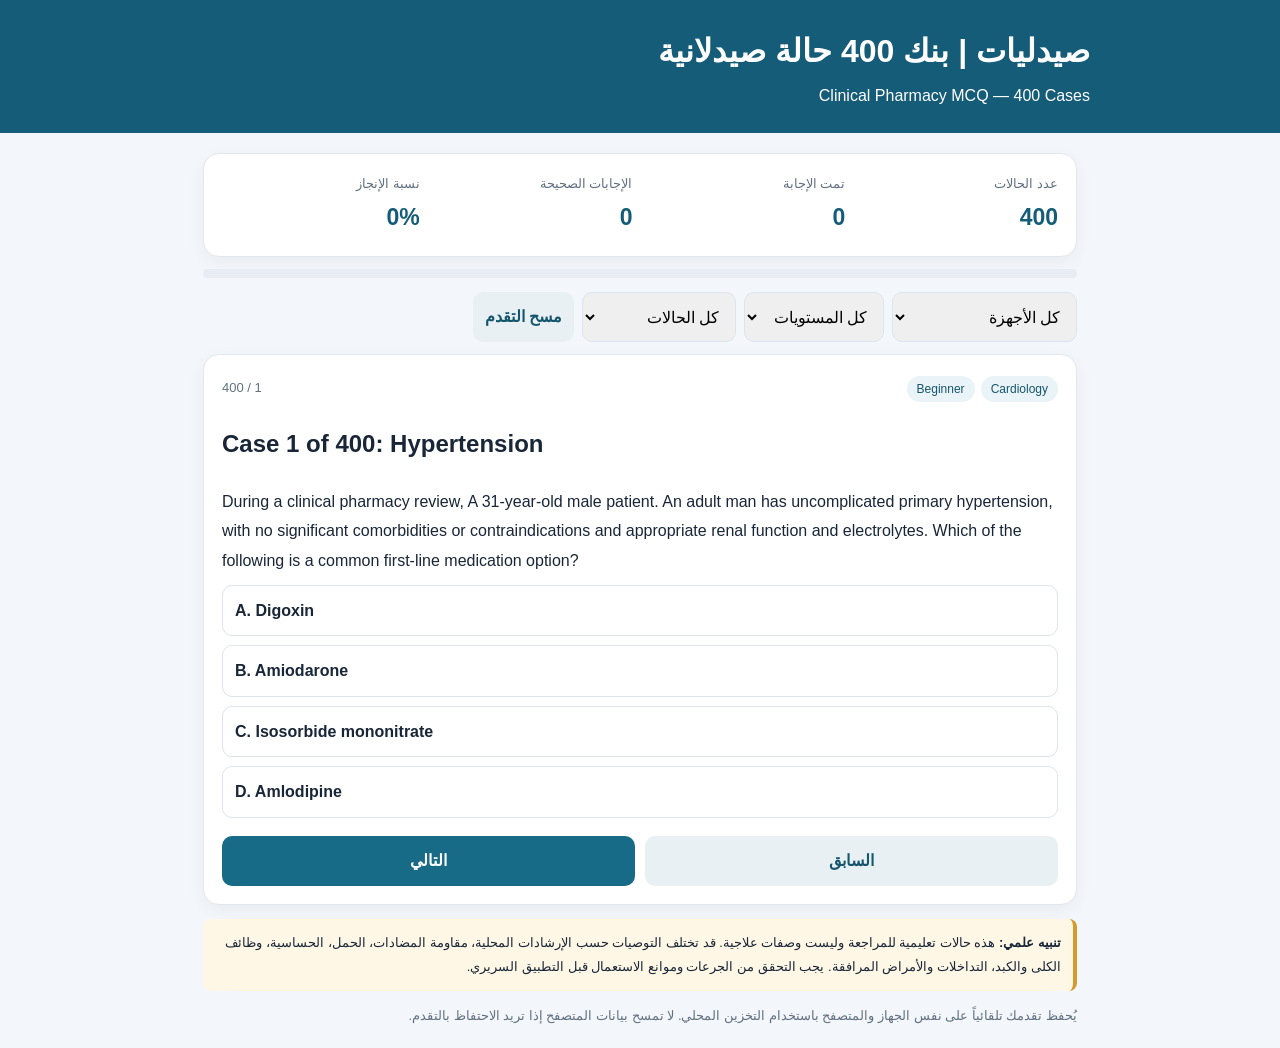
==== commit 5df5e151: "Add files via upload" ====
--- a/cases.html
+++ b/cases.html
@@ -1,50 +1,73 @@
-<!DOCTYPE html>
-<html lang="ar" dir="rtl">
-<head>
-<meta charset="UTF-8"><meta name="viewport" content="width=device-width, initial-scale=1.0">
-<meta name="theme-color" content="#087fa8"><title>ILMO Health | 400 Clinical Cases</title>
+<!doctype html>
+<html lang="ar" dir="rtl"><head><meta charset="utf-8"><meta name="viewport" content="width=device-width,initial-scale=1">
+<title>صيدليات | 400 حالة صيدلانية</title>
 <style>
-:root{--blue:#087fa8;--cyan:#20b8d5;--bg:#f2fbfd;--ink:#183744;--muted:#617984;--line:#d9eaf0}
-*{box-sizing:border-box}body{margin:0;background:var(--bg);color:var(--ink);font-family:system-ui,-apple-system,"Segoe UI",Arial,sans-serif}
-header{background:linear-gradient(135deg,#087fa8,#20b8d5);color:white;padding:24px 14px}.wrap{max-width:1000px;margin:auto;padding:0 12px}
-h1{font-size:24px;margin:0 0 8px}header p{line-height:1.7;margin:0}.stats{display:grid;grid-template-columns:repeat(4,1fr);gap:8px;margin-top:17px}
-.stat{background:#ffffff20;border:1px solid #ffffff45;border-radius:12px;padding:10px;text-align:center}.stat b{display:block;font-size:21px}.stat span{font-size:12px}
-main{padding:18px 0 30px}.filters{display:grid;grid-template-columns:2fr 1fr 1fr;gap:9px;background:white;padding:12px;border:1px solid var(--line);border-radius:15px}
-input,select,button{font:inherit}input,select{width:100%;padding:11px;border:1px solid #c8dce4;border-radius:10px;background:white;color:var(--ink);min-width:0}
-.results{display:flex;justify-content:space-between;gap:8px;margin:15px 2px 10px;color:var(--muted);font-size:13px}
-.case{background:white;border:1px solid var(--line);border-radius:15px;margin:10px 0;padding:15px;box-shadow:0 4px 16px #12334408}
-.tags{display:flex;gap:6px;flex-wrap:wrap;margin-bottom:9px}.tag{font-size:12px;background:#e8f8fc;color:#087fa8;border-radius:20px;padding:5px 9px}.level{background:#fff0d8;color:#8a5900}
-h2{font-size:18px;line-height:1.5;margin:5px 0}.topic{color:var(--muted);font-size:13px;margin-bottom:9px}.en{direction:ltr;text-align:left;line-height:1.75;white-space:pre-wrap}
-.question{font-weight:700;margin:13px 0 8px}.options{direction:ltr;text-align:left;display:grid;gap:7px}.option{border:1px solid var(--line);border-radius:9px;padding:9px;background:#fbfeff}
-button{border:0;border-radius:10px;background:var(--blue);color:white;padding:10px 13px;cursor:pointer;font-weight:650}.secondary{background:#e8f5f8;color:var(--blue)}
-.answer{margin-top:12px;border-top:1px solid var(--line);padding-top:10px}.answer[hidden]{display:none}.answer h3{font-size:14px;margin:10px 0 4px;color:var(--blue)}.answer p{margin:5px 0;line-height:1.8}.ar-explain{direction:rtl;text-align:right;background:#f0fafc;padding:11px;border-radius:10px}
-.actions{display:flex;gap:8px;margin-top:12px;flex-wrap:wrap}.empty{text-align:center;background:white;padding:28px;border-radius:14px;color:var(--muted)}
-footer{font-size:12px;color:var(--muted);line-height:1.8;padding:18px 0}
-@media(max-width:600px){.filters{grid-template-columns:1fr}.stats{grid-template-columns:repeat(2,1fr)}h1{font-size:21px}}
+*{box-sizing:border-box}body{margin:0;background:#f3f6fa;color:#182638;font:16px Tahoma,Arial;line-height:1.85}
+header{background:#155c78;color:white;padding:22px}main{max-width:900px;margin:20px auto;padding:0 13px}
+.card,.stats{background:white;border:1px solid #e1e8ef;border-radius:16px;padding:18px;box-shadow:0 5px 18px #17334a0c}
+.filters{display:flex;gap:8px;flex-wrap:wrap;margin-bottom:12px}select,button{font:inherit;padding:10px 12px;border-radius:10px;border:1px solid #dce5ec}
+button{cursor:pointer;background:#176b87;color:white;border:0;font-weight:bold}.opt{display:block;width:100%;text-align:left;direction:ltr;margin:9px 0;background:white;color:#182638;border:1px solid #dce5ec}
+.opt.correct{background:#eaf8ef;border:2px solid #19834c}.opt.wrong{background:#fff0f0;border:2px solid #c33}.opt:disabled{cursor:default;opacity:1}
+.pill{display:inline-block;background:#eaf3f7;color:#15566d;border-radius:20px;padding:2px 10px;font-size:12px;margin-left:6px}
+.feedback{display:none;background:#f1f6f8;padding:13px;border-radius:10px;margin-top:14px}.feedback.show{display:block}
+.actions{display:flex;justify-content:space-between;margin-top:18px;gap:10px}.actions button{flex:1}.secondary{background:#e8f0f4;color:#15566d}
+.note{background:#fff7e5;border-right:4px solid #d39a2d;padding:12px;margin-top:14px;border-radius:8px;font-size:13px}
+.stats{display:flex;gap:15px;flex-wrap:wrap;margin-bottom:12px}.stat{flex:1;min-width:100px}.num{font-size:23px;font-weight:bold;color:#155c78}
+.progress{height:9px;background:#e7edf2;border-radius:9px;overflow:hidden;margin-top:7px}.bar{height:100%;background:#1b8a63;width:0}
+.small{font-size:13px;color:#617181}.topline{display:flex;justify-content:space-between;gap:8px;flex-wrap:wrap;align-items:center}
+@media(max-width:550px){.card{padding:14px}header{padding:18px}}
 </style></head><body>
-<header><div class="wrap"><h1>ILMO Health | مكتبة الكيسات السريرية</h1>
-<p>400 Clinical Pharmacy Cases — الحالة والسؤال باللغة الإنكليزية، والإجابة والشرح بالعربية.</p>
-<div class="stats"><div class="stat"><b id="total">400</b><span>إجمالي الكيسات</span></div><div class="stat"><b id="beginner">—</b><span>Beginner</span></div><div class="stat"><b id="intermediate">—</b><span>Intermediate</span></div><div class="stat"><b id="advanced">—</b><span>Advanced</span></div></div></div></header>
-<main class="wrap">
-<section class="filters"><input id="search" type="search" placeholder="ابحث عن دواء أو حالة أو موضوع..."><select id="system"><option value="">كل الأنظمة</option></select><select id="level"><option value="">كل المستويات</option><option>Beginner</option><option>Intermediate</option><option>Advanced</option></select></section>
-<div class="results"><span id="count">400 كيس</span><span id="pageInfo"></span></div><section id="list"></section>
-<div class="actions" style="justify-content:center"><button id="showAnswer">أظهر الإجابة والشرح</button><button id="next" disabled>التالي</button></div>
-<footer>ملاحظة علمية: هذه الحالات لأغراض الدراسة والتدريب، وليست وصفات علاجية. يجب التحقق من الجرعات والقرارات السريرية بالرجوع إلى مصادر حديثة موثوقة والبروتوكولات المحلية. الشرح العربي موجز وتعليمي، وقد يحتاج إلى مراجعة علمية قبل الاعتماد الأكاديمي.</footer>
+<header><main style="margin:0 auto;padding:0"><h1 style="margin:0">صيدليات | بنك 400 حالة صيدلانية</h1><div>Clinical Pharmacy MCQ — 400 Cases</div></main></header>
+<main>
+<div class="stats">
+ <div class="stat"><div class="small">عدد الحالات</div><div class="num" id="total">400</div></div>
+ <div class="stat"><div class="small">تمت الإجابة</div><div class="num" id="done">0</div></div>
+ <div class="stat"><div class="small">الإجابات الصحيحة</div><div class="num" id="score">0</div></div>
+ <div class="stat"><div class="small">نسبة الإنجاز</div><div class="num" id="percent">0%</div></div>
+</div>
+<div class="progress"><div class="bar" id="bar"></div></div>
+<div class="filters" style="margin-top:14px">
+<select id="sys"><option value="all">كل الأجهزة</option></select>
+<select id="lvl"><option value="all">كل المستويات</option><option>Beginner</option><option>Intermediate</option><option>Advanced</option></select>
+<select id="mode"><option value="all">كل الحالات</option><option value="unanswered">غير المجابة فقط</option><option value="answered">المجابة فقط</option><option value="wrong">الأخطاء فقط</option></select>
+<button class="secondary" id="reset">مسح التقدم</button>
+</div>
+<section class="card">
+<div class="topline"><div><span class="pill" id="system"></span><span class="pill" id="level"></span></div><span class="small" id="count"></span></div>
+<h2 id="title" dir="ltr" style="text-align:left"></h2><div id="scenario" dir="ltr" style="text-align:left"></div><div id="choices"></div>
+<div class="feedback" id="feedback"></div>
+<div class="actions"><button class="secondary" id="prev">السابق</button><button id="next">التالي</button></div>
+</section>
+<div class="note"><b>تنبيه علمي:</b> هذه حالات تعليمية للمراجعة وليست وصفات علاجية. قد تختلف التوصيات حسب الإرشادات المحلية، مقاومة المضادات، الحمل، الحساسية، وظائف الكلى والكبد، التداخلات والأمراض المرافقة. يجب التحقق من الجرعات وموانع الاستعمال قبل التطبيق السريري.</div>
+<p class="small">يُحفظ تقدمك تلقائياً على نفس الجهاز والمتصفح باستخدام التخزين المحلي. لا تمسح بيانات المتصفح إذا تريد الاحتفاظ بالتقدم.</p>
 </main>
 <script>
-const cases = [{"id": "ILMO-400-0001", "level": "Intermediate", "specialty": "Counseling", "system": "Dosage Forms & Counseling", "topic": "Sublingual medicine", "title": "Sublingual medicine: Counseling", "case": "A patient swallows a medicine intended to dissolve under the tongue. The pharmacist reviews the medicine history, relevant risk factors, and whether monitoring or referral is required.", "question": "Which medication-related assessment or action is most appropriate next?", "options": ["Recommend a medication change without confirming the indication or patient-specific factors.", "Explain the intended route and follow the product-specific instructions.", "Reassure the patient without checking the clinical details.", "Ignore the symptoms and delay follow-up despite a possible warning sign."], "correctAnswer": 1, "correctAnswerText": "Explain the intended route and follow the product-specific instructions.", "explanation": "Clinical reasoning: Explain the intended route and follow the product-specific instructions. Consider adherence, contraindications, interactions, patient factors, and appropriate follow-up before recommending changes.", "pharmacistAction": "Explain the intended route and follow the product-specific instructions.", "learningObjective": "Intermediate — Interpret medication history, monitoring, interactions, and referral needs.", "source": "Summer Training Guide – Third Stage Pharmacy Students (Dr Diaa Jabbar), Chapter 1: Dosage form-specific counseling points, topic alignment; page range listed in contents/section: pp. 1–10. Case is an educational application of the topic, not a verbatim case from the guide.", "disclaimer": "Educational case only; not a patient-specific treatment order. Verify decisions against current authoritative references and local protocols.", "explanation_ar": "التفسير بالعربية: في هذه الحالة، الخيار الأنسب هو: «Explain the intended route and follow the product-specific instructions.». الفكرة التعليمية من موضوع «Sublingual medicine» هي تقييم حالة المريض والعوامل ذات الصلة، ثم اختيار الإجراء الصيدلاني الآمن ومراجعة التحذيرات والتداخلات عند الحاجة. لا يُعتمد هذا الشرح كبديل عن المراجع العلاجية الحديثة أو البروتوكول المحلي."}, {"id": "ILMO-400-0002", "level": "Advanced", "specialty": "Counseling", "system": "Dosage Forms & Counseling", "topic": "Oral liquid", "title": "Oral liquid: Medication Review", "case": "A caregiver measures a child's medicine using a kitchen teaspoon. Additional information must be checked before any treatment decision; the pharmacist must prioritize urgent risks and coordinate care.", "question": "Which option best prioritizes patient safety and evidence-informed care?", "options": ["Recommend a medication change without confirming the indication or patient-specific factors.", "Ignore the symptoms and delay follow-up despite a possible warning sign.", "Reassure the patient without checking the clinical details.", "Recommend a calibrated oral syringe or medicine measure and verify the prescribed dose."], "correctAnswer": 3, "correctAnswerText": "Recommend a calibrated oral syringe or medicine measure and verify the prescribed dose.", "explanation": "Advanced reasoning: Recommend a calibrated oral syringe or medicine measure and verify the prescribed dose. Prioritize red flags and individual patient factors, verify current authoritative guidance, and avoid unsupported treatment changes.", "pharmacistAction": "Recommend a calibrated oral syringe or medicine measure and verify the prescribed dose.", "learningObjective": "Advanced — Prioritize competing risks, recognize red flags, and plan coordinated individualized care.", "source": "Summer Training Guide – Third Stage Pharmacy Students (Dr Diaa Jabbar), Chapter 1: Dosage form-specific counseling points, topic alignment; page range listed in contents/section: pp. 1–10. Case is an educational application of the topic, not a verbatim case from the guide.", "disclaimer": "Educational case only; not a patient-specific treatment order. Verify decisions against current authoritative references and local protocols.", "explanation_ar": "التفسير بالعربية: في هذه الحالة، الخيار الأنسب هو: «Recommend a calibrated oral syringe or medicine measure and verify the prescribed dose.». الفكرة التعليمية من موضوع «Oral liquid» هي تقييم حالة المريض والعوامل ذات الصلة، ثم اختيار الإجراء الصيدلاني الآمن ومراجعة التحذيرات والتداخلات عند الحاجة. لا يُعتمد هذا الشرح كبديل عن المراجع العلاجية الحديثة أو البروتوكول المحلي."}, {"id": "ILMO-400-0003", "level": "Beginner", "specialty": "Counseling", "system": "Dosage Forms & Counseling", "topic": "Metered-dose inhaler", "title": "Metered-dose inhaler: Safety Assessment", "case": "A patient presses a metered-dose inhaler after finishing inhalation and receives little benefit.", "question": "What is the most appropriate initial pharmacist response?", "options": ["Demonstrate coordination of actuation with a slow, deep inhalation; consider a spacer when appropriate.", "Ignore the symptoms and delay follow-up despite a possible warning sign.", "Reassure the patient without checking the clinical details.", "Recommend a medication change without confirming the indication or patient-specific factors."], "correctAnswer": 0, "correctAnswerText": "Demonstrate coordination of actuation with a slow, deep inhalation; consider a spacer when appropriate.", "explanation": "Key learning point: Demonstrate coordination of actuation with a slow, deep inhalation; consider a spacer when appropriate. This beginner-level case focuses on recognition and a safe first response.", "pharmacistAction": "Demonstrate coordination of actuation with a slow, deep inhalation; consider a spacer when appropriate.", "learningObjective": "Beginner — Recognize the main issue and choose a safe first step.", "source": "Summer Training Guide – Third Stage Pharmacy Students (Dr Diaa Jabbar), Chapter 1: Dosage form-specific counseling points, topic alignment; page range listed in contents/section: pp. 1–10. Case is an educational application of the topic, not a verbatim case from the guide.", "disclaimer": "Educational case only; not a patient-specific treatment order. Verify decisions against current authoritative references and local protocols.", "explanation_ar": "التفسير بالعربية: في هذه الحالة، الخيار الأنسب هو: «Demonstrate coordination of actuation with a slow, deep inhalation; consider a spacer when appropriate.». الفكرة التعليمية من موضوع «Metered-dose inhaler» هي تقييم حالة المريض والعوامل ذات الصلة، ثم اختيار الإجراء الصيدلاني الآمن ومراجعة التحذيرات والتداخلات عند الحاجة. لا يُعتمد هذا الشرح كبديل عن المراجع العلاجية الحديثة أو البروتوكول المحلي."}, {"id": "ILMO-400-0004", "level": "Intermediate", "specialty": "Counseling", "system": "Dosage Forms & Counseling", "topic": "Insulin pen", "title": "Insulin pen: Care Planning", "case": "A patient reuses pen needles and is uncertain about injection-site rotation. The pharmacist reviews the medicine history, relevant risk factors, and whether monitoring or referral is required.", "question": "Which medication-related assessment or action is most appropriate next?", "options": ["Recommend a medication change without confirming the indication or patient-specific factors.", "Teach device-specific injection technique, safe needle disposal, and site rotation.", "Ignore the symptoms and delay follow-up despite a possible warning sign.", "Reassure the patient without checking the clinical details."], "correctAnswer": 1, "correctAnswerText": "Teach device-specific injection technique, safe needle disposal, and site rotation.", "explanation": "Clinical reasoning: Teach device-specific injection technique, safe needle disposal, and site rotation. Consider adherence, contraindications, interactions, patient factors, and appropriate follow-up before recommending changes.", "pharmacistAction": "Teach device-specific injection technique, safe needle disposal, and site rotation.", "learningObjective": "Intermediate — Interpret medication history, monitoring, interactions, and referral needs.", "source": "Summer Training Guide – Third Stage Pharmacy Students (Dr Diaa Jabbar), Chapter 1: Dosage form-specific counseling points, topic alignment; page range listed in contents/section: pp. 1–10. Case is an educational application of the topic, not a verbatim case from the guide.", "disclaimer": "Educational case only; not a patient-specific treatment order. Verify decisions against current authoritative references and local protocols.", "explanation_ar": "التفسير بالعربية: في هذه الحالة، الخيار الأنسب هو: «Teach device-specific injection technique, safe needle disposal, and site rotation.». الفكرة التعليمية من موضوع «Insulin pen» هي تقييم حالة المريض والعوامل ذات الصلة، ثم اختيار الإجراء الصيدلاني الآمن ومراجعة التحذيرات والتداخلات عند الحاجة. لا يُعتمد هذا الشرح كبديل عن المراجع العلاجية الحديثة أو البروتوكول المحلي."}, {"id": "ILMO-400-0005", "level": "Beginner", "specialty": "Counseling", "system": "Dosage Forms & Counseling", "topic": "Eye drops", "title": "Eye drops: Counseling", "case": "A patient touches the eye with the dropper tip and shares the bottle with a family member.", "question": "What is the most appropriate initial pharmacist response?", "options": ["Teach hygienic instillation, avoiding tip contact, and not sharing eye preparations.", "Recommend a medication change without confirming the indication or patient-specific factors.", "Reassure the patient without checking the clinical details.", "Ignore the symptoms and delay follow-up despite a possible warning sign."], "correctAnswer": 0, "correctAnswerText": "Teach hygienic instillation, avoiding tip contact, and not sharing eye preparations.", "explanation": "Key learning point: Teach hygienic instillation, avoiding tip contact, and not sharing eye preparations. This beginner-level case focuses on recognition and a safe first response.", "pharmacistAction": "Teach hygienic instillation, avoiding tip contact, and not sharing eye preparations.", "learningObjective": "Beginner — Recognize the main issue and choose a safe first step.", "source": "Summer Training Guide – Third Stage Pharmacy Students (Dr Diaa Jabbar), Chapter 1: Dosage form-specific counseling points, topic alignment; page range listed in contents/section: pp. 1–10. Case is an educational application of the topic, not a verbatim case from the guide.", "disclaimer": "Educational case only; not a patient-specific treatment order. Verify decisions against current authoritative references and local protocols.", "explanation_ar": "التفسير بالعربية: في هذه الحالة، الخيار الأنسب هو: «Teach hygienic instillation, avoiding tip contact, and not sharing eye preparations.». الفكرة التعليمية من موضوع «Eye drops» هي تقييم حالة المريض والعوامل ذات الصلة، ثم اختيار الإجراء الصيدلاني الآمن ومراجعة التحذيرات والتداخلات عند الحاجة. لا يُعتمد هذا الشرح كبديل عن المراجع العلاجية الحديثة أو البروتوكول المحلي."}, {"id": "ILMO-400-0006", "level": "Advanced", "specialty": "Counseling", "system": "Dosage Forms & Counseling", "topic": "Insulin pen", "title": "Insulin pen: Safety Assessment", "case": "A patient reuses pen needles and is uncertain about injection-site rotation. Additional information must be checked before any treatment decision; the pharmacist must prioritize urgent risks and coordinate care.", "question": "Which option best prioritizes patient safety and evidence-informed care?", "options": ["Recommend a medication change without confirming the indication or patient-specific factors.", "Teach device-specific injection technique, safe needle disposal, and site rotation.", "Reassure the patient without checking the clinical details.", "Ignore the symptoms and delay follow-up despite a possible warning sign."], "correctAnswer": 1, "correctAnswerText": "Teach device-specific injection technique, safe needle disposal, and site rotation.", "explanation": "Advanced reasoning: Teach device-specific injection technique, safe needle disposal, and site rotation. Prioritize red flags and individual patient factors, verify current authoritative guidance, and avoid unsupported treatment changes.", "pharmacistAction": "Teach device-specific injection technique, safe needle disposal, and site rotation.", "learningObjective": "Advanced — Prioritize competing risks, recognize red flags, and plan coordinated individualized care.", "source": "Summer Training Guide – Third Stage Pharmacy Students (Dr Diaa Jabbar), Chapter 1: Dosage form-specific counseling points, topic alignment; page range listed in contents/section: pp. 1–10. Case is an educational application of the topic, not a verbatim case from the guide.", "disclaimer": "Educational case only; not a patient-specific treatment order. Verify decisions against current authoritative references and local protocols.", "explanation_ar": "التفسير بالعربية: في هذه الحالة، الخيار الأنسب هو: «Teach device-specific injection technique, safe needle disposal, and site rotation.». الفكرة التعليمية من موضوع «Insulin pen» هي تقييم حالة المريض والعوامل ذات الصلة، ثم اختيار الإجراء الصيدلاني الآمن ومراجعة التحذيرات والتداخلات عند الحاجة. لا يُعتمد هذا الشرح كبديل عن المراجع العلاجية الحديثة أو البروتوكول المحلي."}, {"id": "ILMO-400-0007", "level": "Intermediate", "specialty": "Counseling", "system": "Dosage Forms & Counseling", "topic": "Dry-powder inhaler", "title": "Dry-powder inhaler: Recognition", "case": "A patient exhales into a dry-powder inhaler before inhaling the dose. The pharmacist reviews the medicine history, relevant risk factors, and whether monitoring or referral is required.", "question": "Which medication-related assessment or action is most appropriate next?", "options": ["Recommend a medication change without confirming the indication or patient-specific factors.", "Reassure the patient without checking the clinical details.", "Ignore the symptoms and delay follow-up despite a possible warning sign.", "Explain that the device should be kept dry and the patient should exhale away from the mouthpiece."], "correctAnswer": 3, "correctAnswerText": "Explain that the device should be kept dry and the patient should exhale away from the mouthpiece.", "explanation": "Clinical reasoning: Explain that the device should be kept dry and the patient should exhale away from the mouthpiece. Consider adherence, contraindications, interactions, patient factors, and appropriate follow-up before recommending changes.", "pharmacistAction": "Explain that the device should be kept dry and the patient should exhale away from the mouthpiece.", "learningObjective": "Intermediate — Interpret medication history, monitoring, interactions, and referral needs.", "source": "Summer Training Guide – Third Stage Pharmacy Students (Dr Diaa Jabbar), Chapter 1: Dosage form-specific counseling points, topic alignment; page range listed in contents/section: pp. 1–10. Case is an educational application of the topic, not a verbatim case from the guide.", "disclaimer": "Educational case only; not a patient-specific treatment order. Verify decisions against current authoritative references and local protocols.", "explanation_ar": "التفسير بالعربية: في هذه الحالة، الخيار الأنسب هو: «Explain that the device should be kept dry and the patient should exhale away from the mouthpiece.». الفكرة التعليمية من موضوع «Dry-powder inhaler» هي تقييم حالة المريض والعوامل ذات الصلة، ثم اختيار الإجراء الصيدلاني الآمن ومراجعة التحذيرات والتداخلات عند الحاجة. لا يُعتمد هذا الشرح كبديل عن المراجع العلاجية الحديثة أو البروتوكول المحلي."}, {"id": "ILMO-400-0008", "level": "Advanced", "specialty": "Counseling", "system": "Dosage Forms & Counseling", "topic": "Nasal spray", "title": "Nasal spray: Counseling", "case": "A patient using a nasal spray points the nozzle toward the nasal septum and reports irritation. Additional information must be checked before any treatment decision; the pharmacist must prioritize urgent risks and coordinate care.", "question": "Which option best prioritizes patient safety and evidence-informed care?", "options": ["Ignore the symptoms and delay follow-up despite a possible warning sign.", "Demonstrate correct spray direction and gentle inhalation.", "Recommend a medication change without confirming the indication or patient-specific factors.", "Reassure the patient without checking the clinical details."], "correctAnswer": 1, "correctAnswerText": "Demonstrate correct spray direction and gentle inhalation.", "explanation": "Advanced reasoning: Demonstrate correct spray direction and gentle inhalation. Prioritize red flags and individual patient factors, verify current authoritative guidance, and avoid unsupported treatment changes.", "pharmacistAction": "Demonstrate correct spray direction and gentle inhalation.", "learningObjective": "Advanced — Prioritize competing risks, recognize red flags, and plan coordinated individualized care.", "source": "Summer Training Guide – Third Stage Pharmacy Students (Dr Diaa Jabbar), Chapter 1: Dosage form-specific counseling points, topic alignment; page range listed in contents/section: pp. 1–10. Case is an educational application of the topic, not a verbatim case from the guide.", "disclaimer": "Educational case only; not a patient-specific treatment order. Verify decisions against current authoritative references and local protocols.", "explanation_ar": "التفسير بالعربية: في هذه الحالة، الخيار الأنسب هو: «Demonstrate correct spray direction and gentle inhalation.». الفكرة التعليمية من موضوع «Nasal spray» هي تقييم حالة المريض والعوامل ذات الصلة، ثم اختيار الإجراء الصيدلاني الآمن ومراجعة التحذيرات والتداخلات عند الحاجة. لا يُعتمد هذا الشرح كبديل عن المراجع العلاجية الحديثة أو البروتوكول المحلي."}, {"id": "ILMO-400-0009", "level": "Beginner", "specialty": "Counseling", "system": "Dosage Forms & Counseling", "topic": "Topical corticosteroid", "title": "Topical corticosteroid: Medication Review", "case": "A patient applies a topical corticosteroid over a large area for longer than directed.", "question": "What is the most appropriate initial pharmacist response?", "options": ["Recommend a medication change without confirming the indication or patient-specific factors.", "Review site, amount, duration, and potency; advise prescriber review when needed.", "Reassure the patient without checking the clinical details.", "Ignore the symptoms and delay follow-up despite a possible warning sign."], "correctAnswer": 1, "correctAnswerText": "Review site, amount, duration, and potency; advise prescriber review when needed.", "explanation": "Key learning point: Review site, amount, duration, and potency; advise prescriber review when needed. This beginner-level case focuses on recognition and a safe first response.", "pharmacistAction": "Review site, amount, duration, and potency; advise prescriber review when needed.", "learningObjective": "Beginner — Recognize the main issue and choose a safe first step.", "source": "Summer Training Guide – Third Stage Pharmacy Students (Dr Diaa Jabbar), Chapter 1: Dosage form-specific counseling points, topic alignment; page range listed in contents/section: pp. 1–10. Case is an educational application of the topic, not a verbatim case from the guide.", "disclaimer": "Educational case only; not a patient-specific treatment order. Verify decisions against current authoritative references and local protocols.", "explanation_ar": "التفسير بالعربية: في هذه الحالة، الخيار الأنسب هو: «Review site, amount, duration, and potency; advise prescriber review when needed.». الفكرة التعليمية من موضوع «Topical corticosteroid» هي تقييم حالة المريض والعوامل ذات الصلة، ثم اختيار الإجراء الصيدلاني الآمن ومراجعة التحذيرات والتداخلات عند الحاجة. لا يُعتمد هذا الشرح كبديل عن المراجع العلاجية الحديثة أو البروتوكول المحلي."}, {"id": "ILMO-400-0010", "level": "Intermediate", "specialty": "Counseling", "system": "Dosage Forms & Counseling", "topic": "Oral liquid", "title": "Oral liquid: Safety Assessment", "case": "A caregiver measures a child's medicine using a kitchen teaspoon. The pharmacist reviews the medicine history, relevant risk factors, and whether monitoring or referral is required.", "question": "Which medication-related assessment or action is most appropriate next?", "options": ["Reassure the patient without checking the clinical details.", "Ignore the symptoms and delay follow-up despite a possible warning sign.", "Recommend a medication change without confirming the indication or patient-specific factors.", "Recommend a calibrated oral syringe or medicine measure and verify the prescribed dose."], "correctAnswer": 3, "correctAnswerText": "Recommend a calibrated oral syringe or medicine measure and verify the prescribed dose.", "explanation": "Clinical reasoning: Recommend a calibrated oral syringe or medicine measure and verify the prescribed dose. Consider adherence, contraindications, interactions, patient factors, and appropriate follow-up before recommending changes.", "pharmacistAction": "Recommend a calibrated oral syringe or medicine measure and verify the prescribed dose.", "learningObjective": "Intermediate — Interpret medication history, monitoring, interactions, and referral needs.", "source": "Summer Training Guide – Third Stage Pharmacy Students (Dr Diaa Jabbar), Chapter 1: Dosage form-specific counseling points, topic alignment; page range listed in contents/section: pp. 1–10. Case is an educational application of the topic, not a verbatim case from the guide.", "disclaimer": "Educational case only; not a patient-specific treatment order. Verify decisions against current authoritative references and local protocols.", "explanation_ar": "التفسير بالعربية: في هذه الحالة، الخيار الأنسب هو: «Recommend a calibrated oral syringe or medicine measure and verify the prescribed dose.». الفكرة التعليمية من موضوع «Oral liquid» هي تقييم حالة المريض والعوامل ذات الصلة، ثم اختيار الإجراء الصيدلاني الآمن ومراجعة التحذيرات والتداخلات عند الحاجة. لا يُعتمد هذا الشرح كبديل عن المراجع العلاجية الحديثة أو البروتوكول المحلي."}, {"id": "ILMO-400-0011", "level": "Beginner", "specialty": "Counseling", "system": "Dosage Forms & Counseling", "topic": "Ear drops", "title": "Ear drops: Recognition", "case": "A patient is unsure how to use prescribed ear drops and asks whether to lie down after administration.", "question": "What is the most appropriate initial pharmacist response?", "options": ["Recommend a medication change without confirming the indication or patient-specific factors.", "Ignore the symptoms and delay follow-up despite a possible warning sign.", "Explain correct positioning, administration, and keeping the bottle tip clean.", "Reassure the patient without checking the clinical details."], "correctAnswer": 2, "correctAnswerText": "Explain correct positioning, administration, and keeping the bottle tip clean.", "explanation": "Key learning point: Explain correct positioning, administration, and keeping the bottle tip clean. This beginner-level case focuses on recognition and a safe first response.", "pharmacistAction": "Explain correct positioning, administration, and keeping the bottle tip clean.", "learningObjective": "Beginner — Recognize the main issue and choose a safe first step.", "source": "Summer Training Guide – Third Stage Pharmacy Students (Dr Diaa Jabbar), Chapter 1: Dosage form-specific counseling points, topic alignment; page range listed in contents/section: pp. 1–10. Case is an educational application of the topic, not a verbatim case from the guide.", "disclaimer": "Educational case only; not a patient-specific treatment order. Verify decisions against current authoritative references and local protocols.", "explanation_ar": "التفسير بالعربية: في هذه الحالة، الخيار الأنسب هو: «Explain correct positioning, administration, and keeping the bottle tip clean.». الفكرة التعليمية من موضوع «Ear drops» هي تقييم حالة المريض والعوامل ذات الصلة، ثم اختيار الإجراء الصيدلاني الآمن ومراجعة التحذيرات والتداخلات عند الحاجة. لا يُعتمد هذا الشرح كبديل عن المراجع العلاجية الحديثة أو البروتوكول المحلي."}, {"id": "ILMO-400-0012", "level": "Advanced", "specialty": "Counseling", "system": "Dosage Forms & Counseling", "topic": "Oral liquid", "title": "Oral liquid: Medication Review", "case": "A caregiver measures a child's medicine using a kitchen teaspoon. Additional information must be checked before any treatment decision; the pharmacist must prioritize urgent risks and coordinate care.", "question": "Which option best prioritizes patient safety and evidence-informed care?", "options": ["Reassure the patient without checking the clinical details.", "Recommend a medication change without confirming the indication or patient-specific factors.", "Ignore the symptoms and delay follow-up despite a possible warning sign.", "Recommend a calibrated oral syringe or medicine measure and verify the prescribed dose."], "correctAnswer": 3, "correctAnswerText": "Recommend a calibrated oral syringe or medicine measure and verify the prescribed dose.", "explanation": "Advanced reasoning: Recommend a calibrated oral syringe or medicine measure and verify the prescribed dose. Prioritize red flags and individual patient factors, verify current authoritative guidance, and avoid unsupported treatment changes.", "pharmacistAction": "Recommend a calibrated oral syringe or medicine measure and verify the prescribed dose.", "learningObjective": "Advanced — Prioritize competing risks, recognize red flags, and plan coordinated individualized care.", "source": "Summer Training Guide – Third Stage Pharmacy Students (Dr Diaa Jabbar), Chapter 1: Dosage form-specific counseling points, topic alignment; page range listed in contents/section: pp. 1–10. Case is an educational application of the topic, not a verbatim case from the guide.", "disclaimer": "Educational case only; not a patient-specific treatment order. Verify decisions against current authoritative references and local protocols.", "explanation_ar": "التفسير بالعربية: في هذه الحالة، الخيار الأنسب هو: «Recommend a calibrated oral syringe or medicine measure and verify the prescribed dose.». الفكرة التعليمية من موضوع «Oral liquid» هي تقييم حالة المريض والعوامل ذات الصلة، ثم اختيار الإجراء الصيدلاني الآمن ومراجعة التحذيرات والتداخلات عند الحاجة. لا يُعتمد هذا الشرح كبديل عن المراجع العلاجية الحديثة أو البروتوكول المحلي."}, {"id": "ILMO-400-0013", "level": "Intermediate", "specialty": "Counseling", "system": "Dosage Forms & Counseling", "topic": "Insulin pen", "title": "Insulin pen: Care Planning", "case": "A patient reuses pen needles and is uncertain about injection-site rotation. The pharmacist reviews the medicine history, relevant risk factors, and whether monitoring or referral is required.", "question": "Which medication-related assessment or action is most appropriate next?", "options": ["Teach device-specific injection technique, safe needle disposal, and site rotation.", "Recommend a medication change without confirming the indication or patient-specific factors.", "Ignore the symptoms and delay follow-up despite a possible warning sign.", "Reassure the patient without checking the clinical details."], "correctAnswer": 0, "correctAnswerText": "Teach device-specific injection technique, safe needle disposal, and site rotation.", "explanation": "Clinical reasoning: Teach device-specific injection technique, safe needle disposal, and site rotation. Consider adherence, contraindications, interactions, patient factors, and appropriate follow-up before recommending changes.", "pharmacistAction": "Teach device-specific injection technique, safe needle disposal, and site rotation.", "learningObjective": "Intermediate — Interpret medication history, monitoring, interactions, and referral needs.", "source": "Summer Training Guide – Third Stage Pharmacy Students (Dr Diaa Jabbar), Chapter 1: Dosage form-specific counseling points, topic alignment; page range listed in contents/section: pp. 1–10. Case is an educational application of the topic, not a verbatim case from the guide.", "disclaimer": "Educational case only; not a patient-specific treatment order. Verify decisions against current authoritative references and local protocols.", "explanation_ar": "التفسير بالعربية: في هذه الحالة، الخيار الأنسب هو: «Teach device-specific injection technique, safe needle disposal, and site rotation.». الفكرة التعليمية من موضوع «Insulin pen» هي تقييم حالة المريض والعوامل ذات الصلة، ثم اختيار الإجراء الصيدلاني الآمن ومراجعة التحذيرات والتداخلات عند الحاجة. لا يُعتمد هذا الشرح كبديل عن المراجع العلاجية الحديثة أو البروتوكول المحلي."}, {"id": "ILMO-400-0014", "level": "Advanced", "specialty": "Counseling", "system": "Dosage Forms & Counseling", "topic": "Sublingual medicine", "title": "Sublingual medicine: Recognition", "case": "A patient swallows a medicine intended to dissolve under the tongue. Additional information must be checked before any treatment decision; the pharmacist must prioritize urgent risks and coordinate care.", "question": "Which option best prioritizes patient safety and evidence-informed care?", "options": ["Reassure the patient without checking the clinical details.", "Recommend a medication change without confirming the indication or patient-specific factors.", "Ignore the symptoms and delay follow-up despite a possible warning sign.", "Explain the intended route and follow the product-specific instructions."], "correctAnswer": 3, "correctAnswerText": "Explain the intended route and follow the product-specific instructions.", "explanation": "Advanced reasoning: Explain the intended route and follow the product-specific instructions. Prioritize red flags and individual patient factors, verify current authoritative guidance, and avoid unsupported treatment changes.", "pharmacistAction": "Explain the intended route and follow the product-specific instructions.", "learningObjective": "Advanced — Prioritize competing risks, recognize red flags, and plan coordinated individualized care.", "source": "Summer Training Guide – Third Stage Pharmacy Students (Dr Diaa Jabbar), Chapter 1: Dosage form-specific counseling points, topic alignment; page range listed in contents/section: pp. 1–10. Case is an educational application of the topic, not a verbatim case from the guide.", "disclaimer": "Educational case only; not a patient-specific treatment order. Verify decisions against current authoritative references and local protocols.", "explanation_ar": "التفسير بالعربية: في هذه الحالة، الخيار الأنسب هو: «Explain the intended route and follow the product-specific instructions.». الفكرة التعليمية من موضوع «Sublingual medicine» هي تقييم حالة المريض والعوامل ذات الصلة، ثم اختيار الإجراء الصيدلاني الآمن ومراجعة التحذيرات والتداخلات عند الحاجة. لا يُعتمد هذا الشرح كبديل عن المراجع العلاجية الحديثة أو البروتوكول المحلي."}, {"id": "ILMO-400-0015", "level": "Beginner", "specialty": "Counseling", "system": "Dosage Forms & Counseling", "topic": "Eye drops", "title": "Eye drops: Counseling", "case": "A patient touches the eye with the dropper tip and shares the bottle with a family member.", "question": "What is the most appropriate initial pharmacist response?", "options": ["Ignore the symptoms and delay follow-up despite a possible warning sign.", "Teach hygienic instillation, avoiding tip contact, and not sharing eye preparations.", "Reassure the patient without checking the clinical details.", "Recommend a medication change without confirming the indication or patient-specific factors."], "correctAnswer": 1, "correctAnswerText": "Teach hygienic instillation, avoiding tip contact, and not sharing eye preparations.", "explanation": "Key learning point: Teach hygienic instillation, avoiding tip contact, and not sharing eye preparations. This beginner-level case focuses on recognition and a safe first response.", "pharmacistAction": "Teach hygienic instillation, avoiding tip contact, and not sharing eye preparations.", "learningObjective": "Beginner — Recognize the main issue and choose a safe first step.", "source": "Summer Training Guide – Third Stage Pharmacy Students (Dr Diaa Jabbar), Chapter 1: Dosage form-specific counseling points, topic alignment; page range listed in contents/section: pp. 1–10. Case is an educational application of the topic, not a verbatim case from the guide.", "disclaimer": "Educational case only; not a patient-specific treatment order. Verify decisions against current authoritative references and local protocols.", "explanation_ar": "التفسير بالعربية: في هذه الحالة، الخيار الأنسب هو: «Teach hygienic instillation, avoiding tip contact, and not sharing eye preparations.». الفكرة التعليمية من موضوع «Eye drops» هي تقييم حالة المريض والعوامل ذات الصلة، ثم اختيار الإجراء الصيدلاني الآمن ومراجعة التحذيرات والتداخلات عند الحاجة. لا يُعتمد هذا الشرح كبديل عن المراجع العلاجية الحديثة أو البروتوكول المحلي."}, {"id": "ILMO-400-0016", "level": "Intermediate", "specialty": "Counseling", "system": "Dosage Forms & Counseling", "topic": "Nasal spray", "title": "Nasal spray: Medication Review", "case": "A patient using a nasal spray points the nozzle toward the nasal septum and reports irritation. The pharmacist reviews the medicine history, relevant risk factors, and whether monitoring or referral is required.", "question": "Which medication-related assessment or action is most appropriate next?", "options": ["Reassure the patient without checking the clinical details.", "Ignore the symptoms and delay follow-up despite a possible warning sign.", "Demonstrate correct spray direction and gentle inhalation.", "Recommend a medication change without confirming the indication or patient-specific factors."], "correctAnswer": 2, "correctAnswerText": "Demonstrate correct spray direction and gentle inhalation.", "explanation": "Clinical reasoning: Demonstrate correct spray direction and gentle inhalation. Consider adherence, contraindications, interactions, patient factors, and appropriate follow-up before recommending changes.", "pharmacistAction": "Demonstrate correct spray direction and gentle inhalation.", "learningObjective": "Intermediate — Interpret medication history, monitoring, interactions, and referral needs.", "source": "Summer Training Guide – Third Stage Pharmacy Students (Dr Diaa Jabbar), Chapter 1: Dosage form-specific counseling points, topic alignment; page range listed in contents/section: pp. 1–10. Case is an educational application of the topic, not a verbatim case from the guide.", "disclaimer": "Educational case only; not a patient-specific treatment order. Verify decisions against current authoritative references and local protocols.", "explanation_ar": "التفسير بالعربية: في هذه الحالة، الخيار الأنسب هو: «Demonstrate correct spray direction and gentle inhalation.». الفكرة التعليمية من موضوع «Nasal spray» هي تقييم حالة المريض والعوامل ذات الصلة، ثم اختيار الإجراء الصيدلاني الآمن ومراجعة التحذيرات والتداخلات عند الحاجة. لا يُعتمد هذا الشرح كبديل عن المراجع العلاجية الحديثة أو البروتوكول المحلي."}, {"id": "ILMO-400-0017", "level": "Beginner", "specialty": "Counseling", "system": "Dosage Forms & Counseling", "topic": "Modified-release tablet", "title": "Modified-release tablet: Care Planning", "case": "A patient wants to crush a modified-release tablet because it is difficult to swallow.", "question": "What is the most appropriate initial pharmacist response?", "options": ["Recommend a medication change without confirming the indication or patient-specific factors.", "Reassure the patient without checking the clinical details.", "Ignore the symptoms and delay follow-up despite a possible warning sign.", "Check the exact product; do not crush modified-release dosage forms unless product guidance confirms it is safe."], "correctAnswer": 3, "correctAnswerText": "Check the exact product; do not crush modified-release dosage forms unless product guidance confirms it is safe.", "explanation": "Key learning point: Check the exact product; do not crush modified-release dosage forms unless product guidance confirms it is safe. This beginner-level case focuses on recognition and a safe first response.", "pharmacistAction": "Check the exact product; do not crush modified-release dosage forms unless product guidance confirms it is safe.", "learningObjective": "Beginner — Recognize the main issue and choose a safe first step.", "source": "Summer Training Guide – Third Stage Pharmacy Students (Dr Diaa Jabbar), Chapter 1: Dosage form-specific counseling points, topic alignment; page range listed in contents/section: pp. 1–10. Case is an educational application of the topic, not a verbatim case from the guide.", "disclaimer": "Educational case only; not a patient-specific treatment order. Verify decisions against current authoritative references and local protocols.", "explanation_ar": "التفسير بالعربية: في هذه الحالة، الخيار الأنسب هو: «Check the exact product; do not crush modified-release dosage forms unless product guidance confirms it is safe.». الفكرة التعليمية من موضوع «Modified-release tablet» هي تقييم حالة المريض والعوامل ذات الصلة، ثم اختيار الإجراء الصيدلاني الآمن ومراجعة التحذيرات والتداخلات عند الحاجة. لا يُعتمد هذا الشرح كبديل عن المراجع العلاجية الحديثة أو البروتوكول المحلي."}, {"id": "ILMO-400-0018", "level": "Advanced", "specialty": "Counseling", "system": "Dosage Forms & Counseling", "topic": "Nasal spray", "title": "Nasal spray: Counseling", "case": "A patient using a nasal spray points the nozzle toward the nasal septum and reports irritation. Additional information must be checked before any treatment decision; the pharmacist must prioritize urgent risks and coordinate care.", "question": "Which option best prioritizes patient safety and evidence-informed care?", "options": ["Reassure the patient without checking the clinical details.", "Recommend a medication change without confirming the indication or patient-specific factors.", "Ignore the symptoms and delay follow-up despite a possible warning sign.", "Demonstrate correct spray direction and gentle inhalation."], "correctAnswer": 3, "correctAnswerText": "Demonstrate correct spray direction and gentle inhalation.", "explanation": "Advanced reasoning: Demonstrate correct spray direction and gentle inhalation. Prioritize red flags and individual patient factors, verify current authoritative guidance, and avoid unsupported treatment changes.", "pharmacistAction": "Demonstrate correct spray direction and gentle inhalation.", "learningObjective": "Advanced — Prioritize competing risks, recognize red flags, and plan coordinated individualized care.", "source": "Summer Training Guide – Third Stage Pharmacy Students (Dr Diaa Jabbar), Chapter 1: Dosage form-specific counseling points, topic alignment; page range listed in contents/section: pp. 1–10. Case is an educational application of the topic, not a verbatim case from the guide.", "disclaimer": "Educational case only; not a patient-specific treatment order. Verify decisions against current authoritative references and local protocols.", "explanation_ar": "التفسير بالعربية: في هذه الحالة، الخيار الأنسب هو: «Demonstrate correct spray direction and gentle inhalation.». الفكرة التعليمية من موضوع «Nasal spray» هي تقييم حالة المريض والعوامل ذات الصلة، ثم اختيار الإجراء الصيدلاني الآمن ومراجعة التحذيرات والتداخلات عند الحاجة. لا يُعتمد هذا الشرح كبديل عن المراجع العلاجية الحديثة أو البروتوكول المحلي."}, {"id": "ILMO-400-0019", "level": "Intermediate", "specialty": "Counseling", "system": "Dosage Forms & Counseling", "topic": "Oral liquid", "title": "Oral liquid: Safety Assessment", "case": "A caregiver measures a child's medicine using a kitchen teaspoon. The pharmacist reviews the medicine history, relevant risk factors, and whether monitoring or referral is required.", "question": "Which medication-related assessment or action is most appropriate next?", "options": ["Ignore the symptoms and delay follow-up despite a possible warning sign.", "Recommend a medication change without confirming the indication or patient-specific factors.", "Recommend a calibrated oral syringe or medicine measure and verify the prescribed dose.", "Reassure the patient without checking the clinical details."], "correctAnswer": 2, "correctAnswerText": "Recommend a calibrated oral syringe or medicine measure and verify the prescribed dose.", "explanation": "Clinical reasoning: Recommend a calibrated oral syringe or medicine measure and verify the prescribed dose. Consider adherence, contraindications, interactions, patient factors, and appropriate follow-up before recommending changes.", "pharmacistAction": "Recommend a calibrated oral syringe or medicine measure and verify the prescribed dose.", "learningObjective": "Intermediate — Interpret medication history, monitoring, interactions, and referral needs.", "source": "Summer Training Guide – Third Stage Pharmacy Students (Dr Diaa Jabbar), Chapter 1: Dosage form-specific counseling points, topic alignment; page range listed in contents/section: pp. 1–10. Case is an educational application of the topic, not a verbatim case from the guide.", "disclaimer": "Educational case only; not a patient-specific treatment order. Verify decisions against current authoritative references and local protocols.", "explanation_ar": "التفسير بالعربية: في هذه الحالة، الخيار الأنسب هو: «Recommend a calibrated oral syringe or medicine measure and verify the prescribed dose.». الفكرة التعليمية من موضوع «Oral liquid» هي تقييم حالة المريض والعوامل ذات الصلة، ثم اختيار الإجراء الصيدلاني الآمن ومراجعة التحذيرات والتداخلات عند الحاجة. لا يُعتمد هذا الشرح كبديل عن المراجع العلاجية الحديثة أو البروتوكول المحلي."}, {"id": "ILMO-400-0020", "level": "Advanced", "specialty": "Counseling", "system": "Dosage Forms & Counseling", "topic": "Dry-powder inhaler", "title": "Dry-powder inhaler: Care Planning", "case": "A patient exhales into a dry-powder inhaler before inhaling the dose. Additional information must be checked before any treatment decision; the pharmacist must prioritize urgent risks and coordinate care.", "question": "Which option best prioritizes patient safety and evidence-informed care?", "options": ["Reassure the patient without checking the clinical details.", "Recommend a medication change without confirming the indication or patient-specific factors.", "Ignore the symptoms and delay follow-up despite a possible warning sign.", "Explain that the device should be kept dry and the patient should exhale away from the mouthpiece."], "correctAnswer": 3, "correctAnswerText": "Explain that the device should be kept dry and the patient should exhale away from the mouthpiece.", "explanation": "Advanced reasoning: Explain that the device should be kept dry and the patient should exhale away from the mouthpiece. Prioritize red flags and individual patient factors, verify current authoritative guidance, and avoid unsupported treatment changes.", "pharmacistAction": "Explain that the device should be kept dry and the patient should exhale away from the mouthpiece.", "learningObjective": "Advanced — Prioritize competing risks, recognize red flags, and plan coordinated individualized care.", "source": "Summer Training Guide – Third Stage Pharmacy Students (Dr Diaa Jabbar), Chapter 1: Dosage form-specific counseling points, topic alignment; page range listed in contents/section: pp. 1–10. Case is an educational application of the topic, not a verbatim case from the guide.", "disclaimer": "Educational case only; not a patient-specific treatment order. Verify decisions against current authoritative references and local protocols.", "explanation_ar": "التفسير بالعربية: في هذه الحالة، الخيار الأنسب هو: «Explain that the device should be kept dry and the patient should exhale away from the mouthpiece.». الفكرة التعليمية من موضوع «Dry-powder inhaler» هي تقييم حالة المريض والعوامل ذات الصلة، ثم اختيار الإجراء الصيدلاني الآمن ومراجعة التحذيرات والتداخلات عند الحاجة. لا يُعتمد هذا الشرح كبديل عن المراجع العلاجية الحديثة أو البروتوكول المحلي."}, {"id": "ILMO-400-0021", "level": "Intermediate", "specialty": "Cardiology", "system": "Cardiovascular", "topic": "Diuretic monitoring", "title": "Diuretic monitoring: Counseling", "case": "A patient taking a loop diuretic reports dizziness after a recent dose change. The pharmacist reviews the medicine history, relevant risk factors, and whether monitoring or referral is required.", "question": "Which medication-related assessment or action is most appropriate next?", "options": ["Ignore the symptoms and delay follow-up despite a possible warning sign.", "Review blood pressure, hydration, renal function and electrolytes with the clinical team.", "Recommend a medication change without confirming the indication or patient-specific factors.", "Reassure the patient without checking the clinical details."], "correctAnswer": 1, "correctAnswerText": "Review blood pressure, hydration, renal function and electrolytes with the clinical team.", "explanation": "Clinical reasoning: Review blood pressure, hydration, renal function and electrolytes with the clinical team. Consider adherence, contraindications, interactions, patient factors, and appropriate follow-up before recommending changes.", "pharmacistAction": "Review blood pressure, hydration, renal function and electrolytes with the clinical team.", "learningObjective": "Intermediate — Interpret medication history, monitoring, interactions, and referral needs.", "source": "Summer Training Guide – Third Stage Pharmacy Students (Dr Diaa Jabbar), Chapter 2: Cardiovascular System, topic alignment; page range listed in contents/section: pp. 11–26. Case is an educational application of the topic, not a verbatim case from the guide.", "disclaimer": "Educational case only; not a patient-specific treatment order. Verify decisions against current authoritative references and local protocols.", "explanation_ar": "التفسير بالعربية: في هذه الحالة، الخيار الأنسب هو: «Review blood pressure, hydration, renal function and electrolytes with the clinical team.». الفكرة التعليمية من موضوع «Diuretic monitoring» هي تقييم حالة المريض والعوامل ذات الصلة، ثم اختيار الإجراء الصيدلاني الآمن ومراجعة التحذيرات والتداخلات عند الحاجة. لا يُعتمد هذا الشرح كبديل عن المراجع العلاجية الحديثة أو البروتوكول المحلي."}, {"id": "ILMO-400-0022", "level": "Advanced", "specialty": "Cardiology", "system": "Cardiovascular", "topic": "Atrial fibrillation", "title": "Atrial fibrillation: Medication Review", "case": "A patient with atrial fibrillation asks why an anticoagulant was prescribed despite having no pain. Additional information must be checked before any treatment decision; the pharmacist must prioritize urgent risks and coordinate care.", "question": "Which option best prioritizes patient safety and evidence-informed care?", "options": ["Reassure the patient without checking the clinical details.", "Explain stroke-risk reduction, adherence, bleeding precautions, and the need for individualized review.", "Ignore the symptoms and delay follow-up despite a possible warning sign.", "Recommend a medication change without confirming the indication or patient-specific factors."], "correctAnswer": 1, "correctAnswerText": "Explain stroke-risk reduction, adherence, bleeding precautions, and the need for individualized review.", "explanation": "Advanced reasoning: Explain stroke-risk reduction, adherence, bleeding precautions, and the need for individualized review. Prioritize red flags and individual patient factors, verify current authoritative guidance, and avoid unsupported treatment changes.", "pharmacistAction": "Explain stroke-risk reduction, adherence, bleeding precautions, and the need for individualized review.", "learningObjective": "Advanced — Prioritize competing risks, recognize red flags, and plan coordinated individualized care.", "source": "Summer Training Guide – Third Stage Pharmacy Students (Dr Diaa Jabbar), Chapter 2: Cardiovascular System, topic alignment; page range listed in contents/section: pp. 11–26. Case is an educational application of the topic, not a verbatim case from the guide.", "disclaimer": "Educational case only; not a patient-specific treatment order. Verify decisions against current authoritative references and local protocols.", "explanation_ar": "التفسير بالعربية: في هذه الحالة، الخيار الأنسب هو: «Explain stroke-risk reduction, adherence, bleeding precautions, and the need for individualized review.». الفكرة التعليمية من موضوع «Atrial fibrillation» هي تقييم حالة المريض والعوامل ذات الصلة، ثم اختيار الإجراء الصيدلاني الآمن ومراجعة التحذيرات والتداخلات عند الحاجة. لا يُعتمد هذا الشرح كبديل عن المراجع العلاجية الحديثة أو البروتوكول المحلي."}, {"id": "ILMO-400-0023", "level": "Beginner", "specialty": "Cardiology", "system": "Cardiovascular", "topic": "ACE inhibitor cough", "title": "ACE inhibitor cough: Safety Assessment", "case": "A patient taking an ACE inhibitor reports a persistent dry cough that began after treatment started.", "question": "What is the most appropriate initial pharmacist response?", "options": ["Reassure the patient without checking the clinical details.", "Review timing and severity and contact the prescriber to consider an appropriate alternative; do not stop or switch without review.", "Ignore the symptoms and delay follow-up despite a possible warning sign.", "Recommend a medication change without confirming the indication or patient-specific factors."], "correctAnswer": 1, "correctAnswerText": "Review timing and severity and contact the prescriber to consider an appropriate alternative; do not stop or switch without review.", "explanation": "Key learning point: Review timing and severity and contact the prescriber to consider an appropriate alternative; do not stop or switch without review. This beginner-level case focuses on recognition and a safe first response.", "pharmacistAction": "Review timing and severity and contact the prescriber to consider an appropriate alternative; do not stop or switch without review.", "learningObjective": "Beginner — Recognize the main issue and choose a safe first step.", "source": "Summer Training Guide – Third Stage Pharmacy Students (Dr Diaa Jabbar), Chapter 2: Cardiovascular System, topic alignment; page range listed in contents/section: pp. 11–26. Case is an educational application of the topic, not a verbatim case from the guide.", "disclaimer": "Educational case only; not a patient-specific treatment order. Verify decisions against current authoritative references and local protocols.", "explanation_ar": "التفسير بالعربية: في هذه الحالة، الخيار الأنسب هو: «Review timing and severity and contact the prescriber to consider an appropriate alternative; do not stop or switch without review.». الفكرة التعليمية من موضوع «ACE inhibitor cough» هي تقييم حالة المريض والعوامل ذات الصلة، ثم اختيار الإجراء الصيدلاني الآمن ومراجعة التحذيرات والتداخلات عند الحاجة. لا يُعتمد هذا الشرح كبديل عن المراجع العلاجية الحديثة أو البروتوكول المحلي."}, {"id": "ILMO-400-0024", "level": "Intermediate", "specialty": "Cardiology", "system": "Cardiovascular", "topic": "Digoxin safety", "title": "Digoxin safety: Care Planning", "case": "An older patient taking digoxin reports nausea, poor appetite, and visual changes. The pharmacist reviews the medicine history, relevant risk factors, and whether monitoring or referral is required.", "question": "Which medication-related assessment or action is most appropriate next?", "options": ["Suspect possible toxicity and arrange prompt assessment including medication and renal-function review.", "Ignore the symptoms and delay follow-up despite a possible warning sign.", "Recommend a medication change without confirming the indication or patient-specific factors.", "Reassure the patient without checking the clinical details."], "correctAnswer": 0, "correctAnswerText": "Suspect possible toxicity and arrange prompt assessment including medication and renal-function review.", "explanation": "Clinical reasoning: Suspect possible toxicity and arrange prompt assessment including medication and renal-function review. Consider adherence, contraindications, interactions, patient factors, and appropriate follow-up before recommending changes.", "pharmacistAction": "Suspect possible toxicity and arrange prompt assessment including medication and renal-function review.", "learningObjective": "Intermediate — Interpret medication history, monitoring, interactions, and referral needs.", "source": "Summer Training Guide – Third Stage Pharmacy Students (Dr Diaa Jabbar), Chapter 2: Cardiovascular System, topic alignment; page range listed in contents/section: pp. 11–26. Case is an educational application of the topic, not a verbatim case from the guide.", "disclaimer": "Educational case only; not a patient-specific treatment order. Verify decisions against current authoritative references and local protocols.", "explanation_ar": "التفسير بالعربية: في هذه الحالة، الخيار الأنسب هو: «Suspect possible toxicity and arrange prompt assessment including medication and renal-function review.». الفكرة التعليمية من موضوع «Digoxin safety» هي تقييم حالة المريض والعوامل ذات الصلة، ثم اختيار الإجراء الصيدلاني الآمن ومراجعة التحذيرات والتداخلات عند الحاجة. لا يُعتمد هذا الشرح كبديل عن المراجع العلاجية الحديثة أو البروتوكول المحلي."}, {"id": "ILMO-400-0025", "level": "Beginner", "specialty": "Cardiology", "system": "Cardiovascular", "topic": "Anticoagulant bleeding", "title": "Anticoagulant bleeding: Counseling", "case": "A patient taking warfarin reports black stools and dizziness.", "question": "What is the most appropriate initial pharmacist response?", "options": ["Recommend a medication change without confirming the indication or patient-specific factors.", "Ignore the symptoms and delay follow-up despite a possible warning sign.", "Reassure the patient without checking the clinical details.", "Recognize possible serious bleeding and arrange emergency assessment."], "correctAnswer": 3, "correctAnswerText": "Recognize possible serious bleeding and arrange emergency assessment.", "explanation": "Key learning point: Recognize possible serious bleeding and arrange emergency assessment. This beginner-level case focuses on recognition and a safe first response.", "pharmacistAction": "Recognize possible serious bleeding and arrange emergency assessment.", "learningObjective": "Beginner — Recognize the main issue and choose a safe first step.", "source": "Summer Training Guide – Third Stage Pharmacy Students (Dr Diaa Jabbar), Chapter 2: Cardiovascular System, topic alignment; page range listed in contents/section: pp. 11–26. Case is an educational application of the topic, not a verbatim case from the guide.", "disclaimer": "Educational case only; not a patient-specific treatment order. Verify decisions against current authoritative references and local protocols.", "explanation_ar": "التفسير بالعربية: في هذه الحالة، الخيار الأنسب هو: «Recognize possible serious bleeding and arrange emergency assessment.». الفكرة التعليمية من موضوع «Anticoagulant bleeding» هي تقييم حالة المريض والعوامل ذات الصلة، ثم اختيار الإجراء الصيدلاني الآمن ومراجعة التحذيرات والتداخلات عند الحاجة. لا يُعتمد هذا الشرح كبديل عن المراجع العلاجية الحديثة أو البروتوكول المحلي."}, {"id": "ILMO-400-0026", "level": "Advanced", "specialty": "Cardiology", "system": "Cardiovascular", "topic": "Digoxin safety", "title": "Digoxin safety: Safety Assessment", "case": "An older patient taking digoxin reports nausea, poor appetite, and visual changes. Additional information must be checked before any treatment decision; the pharmacist must prioritize urgent risks and coordinate care.", "question": "Which option best prioritizes patient safety and evidence-informed care?", "options": ["Ignore the symptoms and delay follow-up despite a possible warning sign.", "Suspect possible toxicity and arrange prompt assessment including medication and renal-function review.", "Recommend a medication change without confirming the indication or patient-specific factors.", "Reassure the patient without checking the clinical details."], "correctAnswer": 1, "correctAnswerText": "Suspect possible toxicity and arrange prompt assessment including medication and renal-function review.", "explanation": "Advanced reasoning: Suspect possible toxicity and arrange prompt assessment including medication and renal-function review. Prioritize red flags and individual patient factors, verify current authoritative guidance, and avoid unsupported treatment changes.", "pharmacistAction": "Suspect possible toxicity and arrange prompt assessment including medication and renal-function review.", "learningObjective": "Advanced — Prioritize competing risks, recognize red flags, and plan coordinated individualized care.", "source": "Summer Training Guide – Third Stage Pharmacy Students (Dr Diaa Jabbar), Chapter 2: Cardiovascular System, topic alignment; page range listed in contents/section: pp. 11–26. Case is an educational application of the topic, not a verbatim case from the guide.", "disclaimer": "Educational case only; not a patient-specific treatment order. Verify decisions against current authoritative references and local protocols.", "explanation_ar": "التفسير بالعربية: في هذه الحالة، الخيار الأنسب هو: «Suspect possible toxicity and arrange prompt assessment including medication and renal-function review.». الفكرة التعليمية من موضوع «Digoxin safety» هي تقييم حالة المريض والعوامل ذات الصلة، ثم اختيار الإجراء الصيدلاني الآمن ومراجعة التحذيرات والتداخلات عند الحاجة. لا يُعتمد هذا الشرح كبديل عن المراجع العلاجية الحديثة أو البروتوكول المحلي."}, {"id": "ILMO-400-0027", "level": "Intermediate", "specialty": "Cardiology", "system": "Cardiovascular", "topic": "Statin muscle symptoms", "title": "Statin muscle symptoms: Recognition", "case": "A patient taking a statin reports new unexplained muscle pain and weakness. The pharmacist reviews the medicine history, relevant risk factors, and whether monitoring or referral is required.", "question": "Which medication-related assessment or action is most appropriate next?", "options": ["Recommend a medication change without confirming the indication or patient-specific factors.", "Assess severity and red flags and arrange prompt clinical review and appropriate testing.", "Ignore the symptoms and delay follow-up despite a possible warning sign.", "Reassure the patient without checking the clinical details."], "correctAnswer": 1, "correctAnswerText": "Assess severity and red flags and arrange prompt clinical review and appropriate testing.", "explanation": "Clinical reasoning: Assess severity and red flags and arrange prompt clinical review and appropriate testing. Consider adherence, contraindications, interactions, patient factors, and appropriate follow-up before recommending changes.", "pharmacistAction": "Assess severity and red flags and arrange prompt clinical review and appropriate testing.", "learningObjective": "Intermediate — Interpret medication history, monitoring, interactions, and referral needs.", "source": "Summer Training Guide – Third Stage Pharmacy Students (Dr Diaa Jabbar), Chapter 2: Cardiovascular System, topic alignment; page range listed in contents/section: pp. 11–26. Case is an educational application of the topic, not a verbatim case from the guide.", "disclaimer": "Educational case only; not a patient-specific treatment order. Verify decisions against current authoritative references and local protocols.", "explanation_ar": "التفسير بالعربية: في هذه الحالة، الخيار الأنسب هو: «Assess severity and red flags and arrange prompt clinical review and appropriate testing.». الفكرة التعليمية من موضوع «Statin muscle symptoms» هي تقييم حالة المريض والعوامل ذات الصلة، ثم اختيار الإجراء الصيدلاني الآمن ومراجعة التحذيرات والتداخلات عند الحاجة. لا يُعتمد هذا الشرح كبديل عن المراجع العلاجية الحديثة أو البروتوكول المحلي."}, {"id": "ILMO-400-0028", "level": "Advanced", "specialty": "Cardiology", "system": "Cardiovascular", "topic": "Heart failure", "title": "Heart failure: Counseling", "case": "A patient with heart failure reports increasing ankle swelling, rapid weight gain, and new breathlessness when lying flat. Additional information must be checked before any treatment decision; the pharmacist must prioritize urgent risks and coordinate care.", "question": "Which option best prioritizes patient safety and evidence-informed care?", "options": ["Treat worsening breathlessness and fluid-retention symptoms as a warning; arrange urgent clinical assessment.", "Recommend a medication change without confirming the indication or patient-specific factors.", "Reassure the patient without checking the clinical details.", "Ignore the symptoms and delay follow-up despite a possible warning sign."], "correctAnswer": 0, "correctAnswerText": "Treat worsening breathlessness and fluid-retention symptoms as a warning; arrange urgent clinical assessment.", "explanation": "Advanced reasoning: Treat worsening breathlessness and fluid-retention symptoms as a warning; arrange urgent clinical assessment. Prioritize red flags and individual patient factors, verify current authoritative guidance, and avoid unsupported treatment changes.", "pharmacistAction": "Treat worsening breathlessness and fluid-retention symptoms as a warning; arrange urgent clinical assessment.", "learningObjective": "Advanced — Prioritize competing risks, recognize red flags, and plan coordinated individualized care.", "source": "Summer Training Guide – Third Stage Pharmacy Students (Dr Diaa Jabbar), Chapter 2: Cardiovascular System, topic alignment; page range listed in contents/section: pp. 11–26. Case is an educational application of the topic, not a verbatim case from the guide.", "disclaimer": "Educational case only; not a patient-specific treatment order. Verify decisions against current authoritative references and local protocols.", "explanation_ar": "التفسير بالعربية: في هذه الحالة، الخيار الأنسب هو: «Treat worsening breathlessness and fluid-retention symptoms as a warning; arrange urgent clinical assessment.». الفكرة التعليمية من موضوع «Heart failure» هي تقييم حالة المريض والعوامل ذات الصلة، ثم اختيار الإجراء الصيدلاني الآمن ومراجعة التحذيرات والتداخلات عند الحاجة. لا يُعتمد هذا الشرح كبديل عن المراجع العلاجية الحديثة أو البروتوكول المحلي."}, {"id": "ILMO-400-0029", "level": "Beginner", "specialty": "Cardiology", "system": "Cardiovascular", "topic": "Calcium-channel blocker edema", "title": "Calcium-channel blocker edema: Medication Review", "case": "A patient taking amlodipine develops bilateral ankle swelling without breathlessness.", "question": "What is the most appropriate initial pharmacist response?", "options": ["Review timing and other symptoms and refer for medication assessment rather than changing treatment independently.", "Ignore the symptoms and delay follow-up despite a possible warning sign.", "Recommend a medication change without confirming the indication or patient-specific factors.", "Reassure the patient without checking the clinical details."], "correctAnswer": 0, "correctAnswerText": "Review timing and other symptoms and refer for medication assessment rather than changing treatment independently.", "explanation": "Key learning point: Review timing and other symptoms and refer for medication assessment rather than changing treatment independently. This beginner-level case focuses on recognition and a safe first response.", "pharmacistAction": "Review timing and other symptoms and refer for medication assessment rather than changing treatment independently.", "learningObjective": "Beginner — Recognize the main issue and choose a safe first step.", "source": "Summer Training Guide – Third Stage Pharmacy Students (Dr Diaa Jabbar), Chapter 2: Cardiovascular System, topic alignment; page range listed in contents/section: pp. 11–26. Case is an educational application of the topic, not a verbatim case from the guide.", "disclaimer": "Educational case only; not a patient-specific treatment order. Verify decisions against current authoritative references and local protocols.", "explanation_ar": "التفسير بالعربية: في هذه الحالة، الخيار الأنسب هو: «Review timing and other symptoms and refer for medication assessment rather than changing treatment independently.». الفكرة التعليمية من موضوع «Calcium-channel blocker edema» هي تقييم حالة المريض والعوامل ذات الصلة، ثم اختيار الإجراء الصيدلاني الآمن ومراجعة التحذيرات والتداخلات عند الحاجة. لا يُعتمد هذا الشرح كبديل عن المراجع العلاجية الحديثة أو البروتوكول المحلي."}, {"id": "ILMO-400-0030", "level": "Intermediate", "specialty": "Cardiology", "system": "Cardiovascular", "topic": "Atrial fibrillation", "title": "Atrial fibrillation: Safety Assessment", "case": "A patient with atrial fibrillation asks why an anticoagulant was prescribed despite having no pain. The pharmacist reviews the medicine history, relevant risk factors, and whether monitoring or referral is required.", "question": "Which medication-related assessment or action is most appropriate next?", "options": ["Reassure the patient without checking the clinical details.", "Recommend a medication change without confirming the indication or patient-specific factors.", "Explain stroke-risk reduction, adherence, bleeding precautions, and the need for individualized review.", "Ignore the symptoms and delay follow-up despite a possible warning sign."], "correctAnswer": 2, "correctAnswerText": "Explain stroke-risk reduction, adherence, bleeding precautions, and the need for individualized review.", "explanation": "Clinical reasoning: Explain stroke-risk reduction, adherence, bleeding precautions, and the need for individualized review. Consider adherence, contraindications, interactions, patient factors, and appropriate follow-up before recommending changes.", "pharmacistAction": "Explain stroke-risk reduction, adherence, bleeding precautions, and the need for individualized review.", "learningObjective": "Intermediate — Interpret medication history, monitoring, interactions, and referral needs.", "source": "Summer Training Guide – Third Stage Pharmacy Students (Dr Diaa Jabbar), Chapter 2: Cardiovascular System, topic alignment; page range listed in contents/section: pp. 11–26. Case is an educational application of the topic, not a verbatim case from the guide.", "disclaimer": "Educational case only; not a patient-specific treatment order. Verify decisions against current authoritative references and local protocols.", "explanation_ar": "التفسير بالعربية: في هذه الحالة، الخيار الأنسب هو: «Explain stroke-risk reduction, adherence, bleeding precautions, and the need for individualized review.». الفكرة التعليمية من موضوع «Atrial fibrillation» هي تقييم حالة المريض والعوامل ذات الصلة، ثم اختيار الإجراء الصيدلاني الآمن ومراجعة التحذيرات والتداخلات عند الحاجة. لا يُعتمد هذا الشرح كبديل عن المراجع العلاجية الحديثة أو البروتوكول المحلي."}, {"id": "ILMO-400-0031", "level": "Beginner", "specialty": "Cardiology", "system": "Cardiovascular", "topic": "Hypertension", "title": "Hypertension: Recognition", "case": "A 58-year-old has repeated clinic blood-pressure readings around 158/96 mmHg and no acute symptoms.", "question": "What is the most appropriate initial pharmacist response?", "options": ["Confirm measurement technique and adherence, review contributing medicines and cardiovascular risk, then arrange appropriate follow-up.", "Recommend a medication change without confirming the indication or patient-specific factors.", "Ignore the symptoms and delay follow-up despite a possible warning sign.", "Reassure the patient without checking the clinical details."], "correctAnswer": 0, "correctAnswerText": "Confirm measurement technique and adherence, review contributing medicines and cardiovascular risk, then arrange appropriate follow-up.", "explanation": "Key learning point: Confirm measurement technique and adherence, review contributing medicines and cardiovascular risk, then arrange appropriate follow-up. This beginner-level case focuses on recognition and a safe first response.", "pharmacistAction": "Confirm measurement technique and adherence, review contributing medicines and cardiovascular risk, then arrange appropriate follow-up.", "learningObjective": "Beginner — Recognize the main issue and choose a safe first step.", "source": "Summer Training Guide – Third Stage Pharmacy Students (Dr Diaa Jabbar), Chapter 2: Cardiovascular System, topic alignment; page range listed in contents/section: pp. 11–26. Case is an educational application of the topic, not a verbatim case from the guide.", "disclaimer": "Educational case only; not a patient-specific treatment order. Verify decisions against current authoritative references and local protocols.", "explanation_ar": "التفسير بالعربية: في هذه الحالة، الخيار الأنسب هو: «Confirm measurement technique and adherence, review contributing medicines and cardiovascular risk, then arrange appropriate follow-up.». الفكرة التعليمية من موضوع «Hypertension» هي تقييم حالة المريض والعوامل ذات الصلة، ثم اختيار الإجراء الصيدلاني الآمن ومراجعة التحذيرات والتداخلات عند الحاجة. لا يُعتمد هذا الشرح كبديل عن المراجع العلاجية الحديثة أو البروتوكول المحلي."}, {"id": "ILMO-400-0032", "level": "Advanced", "specialty": "Cardiology", "system": "Cardiovascular", "topic": "Atrial fibrillation", "title": "Atrial fibrillation: Medication Review", "case": "A patient with atrial fibrillation asks why an anticoagulant was prescribed despite having no pain. Additional information must be checked before any treatment decision; the pharmacist must prioritize urgent risks and coordinate care.", "question": "Which option best prioritizes patient safety and evidence-informed care?", "options": ["Ignore the symptoms and delay follow-up despite a possible warning sign.", "Reassure the patient without checking the clinical details.", "Explain stroke-risk reduction, adherence, bleeding precautions, and the need for individualized review.", "Recommend a medication change without confirming the indication or patient-specific factors."], "correctAnswer": 2, "correctAnswerText": "Explain stroke-risk reduction, adherence, bleeding precautions, and the need for individualized review.", "explanation": "Advanced reasoning: Explain stroke-risk reduction, adherence, bleeding precautions, and the need for individualized review. Prioritize red flags and individual patient factors, verify current authoritative guidance, and avoid unsupported treatment changes.", "pharmacistAction": "Explain stroke-risk reduction, adherence, bleeding precautions, and the need for individualized review.", "learningObjective": "Advanced — Prioritize competing risks, recognize red flags, and plan coordinated individualized care.", "source": "Summer Training Guide – Third Stage Pharmacy Students (Dr Diaa Jabbar), Chapter 2: Cardiovascular System, topic alignment; page range listed in contents/section: pp. 11–26. Case is an educational application of the topic, not a verbatim case from the guide.", "disclaimer": "Educational case only; not a patient-specific treatment order. Verify decisions against current authoritative references and local protocols.", "explanation_ar": "التفسير بالعربية: في هذه الحالة، الخيار الأنسب هو: «Explain stroke-risk reduction, adherence, bleeding precautions, and the need for individualized review.». الفكرة التعليمية من موضوع «Atrial fibrillation» هي تقييم حالة المريض والعوامل ذات الصلة، ثم اختيار الإجراء الصيدلاني الآمن ومراجعة التحذيرات والتداخلات عند الحاجة. لا يُعتمد هذا الشرح كبديل عن المراجع العلاجية الحديثة أو البروتوكول المحلي."}, {"id": "ILMO-400-0033", "level": "Intermediate", "specialty": "Cardiology", "system": "Cardiovascular", "topic": "Digoxin safety", "title": "Digoxin safety: Care Planning", "case": "An older patient taking digoxin reports nausea, poor appetite, and visual changes. The pharmacist reviews the medicine history, relevant risk factors, and whether monitoring or referral is required.", "question": "Which medication-related assessment or action is most appropriate next?", "options": ["Recommend a medication change without confirming the indication or patient-specific factors.", "Ignore the symptoms and delay follow-up despite a possible warning sign.", "Suspect possible toxicity and arrange prompt assessment including medication and renal-function review.", "Reassure the patient without checking the clinical details."], "correctAnswer": 2, "correctAnswerText": "Suspect possible toxicity and arrange prompt assessment including medication and renal-function review.", "explanation": "Clinical reasoning: Suspect possible toxicity and arrange prompt assessment including medication and renal-function review. Consider adherence, contraindications, interactions, patient factors, and appropriate follow-up before recommending changes.", "pharmacistAction": "Suspect possible toxicity and arrange prompt assessment including medication and renal-function review.", "learningObjective": "Intermediate — Interpret medication history, monitoring, interactions, and referral needs.", "source": "Summer Training Guide – Third Stage Pharmacy Students (Dr Diaa Jabbar), Chapter 2: Cardiovascular System, topic alignment; page range listed in contents/section: pp. 11–26. Case is an educational application of the topic, not a verbatim case from the guide.", "disclaimer": "Educational case only; not a patient-specific treatment order. Verify decisions against current authoritative references and local protocols.", "explanation_ar": "التفسير بالعربية: في هذه الحالة، الخيار الأنسب هو: «Suspect possible toxicity and arrange prompt assessment including medication and renal-function review.». الفكرة التعليمية من موضوع «Digoxin safety» هي تقييم حالة المريض والعوامل ذات الصلة، ثم اختيار الإجراء الصيدلاني الآمن ومراجعة التحذيرات والتداخلات عند الحاجة. لا يُعتمد هذا الشرح كبديل عن المراجع العلاجية الحديثة أو البروتوكول المحلي."}, {"id": "ILMO-400-0034", "level": "Advanced", "specialty": "Cardiology", "system": "Cardiovascular", "topic": "Diuretic monitoring", "title": "Diuretic monitoring: Recognition", "case": "A patient taking a loop diuretic reports dizziness after a recent dose change. Additional information must be checked before any treatment decision; the pharmacist must prioritize urgent risks and coordinate care.", "question": "Which option best prioritizes patient safety and evidence-informed care?", "options": ["Reassure the patient without checking the clinical details.", "Review blood pressure, hydration, renal function and electrolytes with the clinical team.", "Recommend a medication change without confirming the indication or patient-specific factors.", "Ignore the symptoms and delay follow-up despite a possible warning sign."], "correctAnswer": 1, "correctAnswerText": "Review blood pressure, hydration, renal function and electrolytes with the clinical team.", "explanation": "Advanced reasoning: Review blood pressure, hydration, renal function and electrolytes with the clinical team. Prioritize red flags and individual patient factors, verify current authoritative guidance, and avoid unsupported treatment changes.", "pharmacistAction": "Review blood pressure, hydration, renal function and electrolytes with the clinical team.", "learningObjective": "Advanced — Prioritize competing risks, recognize red flags, and plan coordinated individualized care.", "source": "Summer Training Guide – Third Stage Pharmacy Students (Dr Diaa Jabbar), Chapter 2: Cardiovascular System, topic alignment; page range listed in contents/section: pp. 11–26. Case is an educational application of the topic, not a verbatim case from the guide.", "disclaimer": "Educational case only; not a patient-specific treatment order. Verify decisions against current authoritative references and local protocols.", "explanation_ar": "التفسير بالعربية: في هذه الحالة، الخيار الأنسب هو: «Review blood pressure, hydration, renal function and electrolytes with the clinical team.». الفكرة التعليمية من موضوع «Diuretic monitoring» هي تقييم حالة المريض والعوامل ذات الصلة، ثم اختيار الإجراء الصيدلاني الآمن ومراجعة التحذيرات والتداخلات عند الحاجة. لا يُعتمد هذا الشرح كبديل عن المراجع العلاجية الحديثة أو البروتوكول المحلي."}, {"id": "ILMO-400-0035", "level": "Beginner", "specialty": "Cardiology", "system": "Cardiovascular", "topic": "Anticoagulant bleeding", "title": "Anticoagulant bleeding: Counseling", "case": "A patient taking warfarin reports black stools and dizziness.", "question": "What is the most appropriate initial pharmacist response?", "options": ["Reassure the patient without checking the clinical details.", "Recognize possible serious bleeding and arrange emergency assessment.", "Ignore the symptoms and delay follow-up despite a possible warning sign.", "Recommend a medication change without confirming the indication or patient-specific factors."], "correctAnswer": 1, "correctAnswerText": "Recognize possible serious bleeding and arrange emergency assessment.", "explanation": "Key learning point: Recognize possible serious bleeding and arrange emergency assessment. This beginner-level case focuses on recognition and a safe first response.", "pharmacistAction": "Recognize possible serious bleeding and arrange emergency assessment.", "learningObjective": "Beginner — Recognize the main issue and choose a safe first step.", "source": "Summer Training Guide – Third Stage Pharmacy Students (Dr Diaa Jabbar), Chapter 2: Cardiovascular System, topic alignment; page range listed in contents/section: pp. 11–26. Case is an educational application of the topic, not a verbatim case from the guide.", "disclaimer": "Educational case only; not a patient-specific treatment order. Verify decisions against current authoritative references and local protocols.", "explanation_ar": "التفسير بالعربية: في هذه الحالة، الخيار الأنسب هو: «Recognize possible serious bleeding and arrange emergency assessment.». الفكرة التعليمية من موضوع «Anticoagulant bleeding» هي تقييم حالة المريض والعوامل ذات الصلة، ثم اختيار الإجراء الصيدلاني الآمن ومراجعة التحذيرات والتداخلات عند الحاجة. لا يُعتمد هذا الشرح كبديل عن المراجع العلاجية الحديثة أو البروتوكول المحلي."}, {"id": "ILMO-400-0036", "level": "Intermediate", "specialty": "Cardiology", "system": "Cardiovascular", "topic": "Heart failure", "title": "Heart failure: Medication Review", "case": "A patient with heart failure reports increasing ankle swelling, rapid weight gain, and new breathlessness when lying flat. The pharmacist reviews the medicine history, relevant risk factors, and whether monitoring or referral is required.", "question": "Which medication-related assessment or action is most appropriate next?", "options": ["Reassure the patient without checking the clinical details.", "Ignore the symptoms and delay follow-up despite a possible warning sign.", "Recommend a medication change without confirming the indication or patient-specific factors.", "Treat worsening breathlessness and fluid-retention symptoms as a warning; arrange urgent clinical assessment."], "correctAnswer": 3, "correctAnswerText": "Treat worsening breathlessness and fluid-retention symptoms as a warning; arrange urgent clinical assessment.", "explanation": "Clinical reasoning: Treat worsening breathlessness and fluid-retention symptoms as a warning; arrange urgent clinical assessment. Consider adherence, contraindications, interactions, patient factors, and appropriate follow-up before recommending changes.", "pharmacistAction": "Treat worsening breathlessness and fluid-retention symptoms as a warning; arrange urgent clinical assessment.", "learningObjective": "Intermediate — Interpret medication history, monitoring, interactions, and referral needs.", "source": "Summer Training Guide – Third Stage Pharmacy Students (Dr Diaa Jabbar), Chapter 2: Cardiovascular System, topic alignment; page range listed in contents/section: pp. 11–26. Case is an educational application of the topic, not a verbatim case from the guide.", "disclaimer": "Educational case only; not a patient-specific treatment order. Verify decisions against current authoritative references and local protocols.", "explanation_ar": "التفسير بالعربية: في هذه الحالة، الخيار الأنسب هو: «Treat worsening breathlessness and fluid-retention symptoms as a warning; arrange urgent clinical assessment.». الفكرة التعليمية من موضوع «Heart failure» هي تقييم حالة المريض والعوامل ذات الصلة، ثم اختيار الإجراء الصيدلاني الآمن ومراجعة التحذيرات والتداخلات عند الحاجة. لا يُعتمد هذا الشرح كبديل عن المراجع العلاجية الحديثة أو البروتوكول المحلي."}, {"id": "ILMO-400-0037", "level": "Beginner", "specialty": "Cardiology", "system": "Cardiovascular", "topic": "Nitrate counseling", "title": "Nitrate counseling: Care Planning", "case": "A patient prescribed sublingual glyceryl trinitrate asks how to use it during chest pain.", "question": "What is the most appropriate initial pharmacist response?", "options": ["Ignore the symptoms and delay follow-up despite a possible warning sign.", "Reassure the patient without checking the clinical details.", "Recommend a medication change without confirming the indication or patient-specific factors.", "Reinforce the prescribed emergency plan and advise emergency help for persistent or severe chest pain."], "correctAnswer": 3, "correctAnswerText": "Reinforce the prescribed emergency plan and advise emergency help for persistent or severe chest pain.", "explanation": "Key learning point: Reinforce the prescribed emergency plan and advise emergency help for persistent or severe chest pain. This beginner-level case focuses on recognition and a safe first response.", "pharmacistAction": "Reinforce the prescribed emergency plan and advise emergency help for persistent or severe chest pain.", "learningObjective": "Beginner — Recognize the main issue and choose a safe first step.", "source": "Summer Training Guide – Third Stage Pharmacy Students (Dr Diaa Jabbar), Chapter 2: Cardiovascular System, topic alignment; page range listed in contents/section: pp. 11–26. Case is an educational application of the topic, not a verbatim case from the guide.", "disclaimer": "Educational case only; not a patient-specific treatment order. Verify decisions against current authoritative references and local protocols.", "explanation_ar": "التفسير بالعربية: في هذه الحالة، الخيار الأنسب هو: «Reinforce the prescribed emergency plan and advise emergency help for persistent or severe chest pain.». الفكرة التعليمية من موضوع «Nitrate counseling» هي تقييم حالة المريض والعوامل ذات الصلة، ثم اختيار الإجراء الصيدلاني الآمن ومراجعة التحذيرات والتداخلات عند الحاجة. لا يُعتمد هذا الشرح كبديل عن المراجع العلاجية الحديثة أو البروتوكول المحلي."}, {"id": "ILMO-400-0038", "level": "Advanced", "specialty": "Cardiology", "system": "Cardiovascular", "topic": "Heart failure", "title": "Heart failure: Counseling", "case": "A patient with heart failure reports increasing ankle swelling, rapid weight gain, and new breathlessness when lying flat. Additional information must be checked before any treatment decision; the pharmacist must prioritize urgent risks and coordinate care.", "question": "Which option best prioritizes patient safety and evidence-informed care?", "options": ["Treat worsening breathlessness and fluid-retention symptoms as a warning; arrange urgent clinical assessment.", "Recommend a medication change without confirming the indication or patient-specific factors.", "Ignore the symptoms and delay follow-up despite a possible warning sign.", "Reassure the patient without checking the clinical details."], "correctAnswer": 0, "correctAnswerText": "Treat worsening breathlessness and fluid-retention symptoms as a warning; arrange urgent clinical assessment.", "explanation": "Advanced reasoning: Treat worsening breathlessness and fluid-retention symptoms as a warning; arrange urgent clinical assessment. Prioritize red flags and individual patient factors, verify current authoritative guidance, and avoid unsupported treatment changes.", "pharmacistAction": "Treat worsening breathlessness and fluid-retention symptoms as a warning; arrange urgent clinical assessment.", "learningObjective": "Advanced — Prioritize competing risks, recognize red flags, and plan coordinated individualized care.", "source": "Summer Training Guide – Third Stage Pharmacy Students (Dr Diaa Jabbar), Chapter 2: Cardiovascular System, topic alignment; page range listed in contents/section: pp. 11–26. Case is an educational application of the topic, not a verbatim case from the guide.", "disclaimer": "Educational case only; not a patient-specific treatment order. Verify decisions against current authoritative references and local protocols.", "explanation_ar": "التفسير بالعربية: في هذه الحالة، الخيار الأنسب هو: «Treat worsening breathlessness and fluid-retention symptoms as a warning; arrange urgent clinical assessment.». الفكرة التعليمية من موضوع «Heart failure» هي تقييم حالة المريض والعوامل ذات الصلة، ثم اختيار الإجراء الصيدلاني الآمن ومراجعة التحذيرات والتداخلات عند الحاجة. لا يُعتمد هذا الشرح كبديل عن المراجع العلاجية الحديثة أو البروتوكول المحلي."}, {"id": "ILMO-400-0039", "level": "Intermediate", "specialty": "Cardiology", "system": "Cardiovascular", "topic": "Atrial fibrillation", "title": "Atrial fibrillation: Safety Assessment", "case": "A patient with atrial fibrillation asks why an anticoagulant was prescribed despite having no pain. The pharmacist reviews the medicine history, relevant risk factors, and whether monitoring or referral is required.", "question": "Which medication-related assessment or action is most appropriate next?", "options": ["Ignore the symptoms and delay follow-up despite a possible warning sign.", "Explain stroke-risk reduction, adherence, bleeding precautions, and the need for individualized review.", "Recommend a medication change without confirming the indication or patient-specific factors.", "Reassure the patient without checking the clinical details."], "correctAnswer": 1, "correctAnswerText": "Explain stroke-risk reduction, adherence, bleeding precautions, and the need for individualized review.", "explanation": "Clinical reasoning: Explain stroke-risk reduction, adherence, bleeding precautions, and the need for individualized review. Consider adherence, contraindications, interactions, patient factors, and appropriate follow-up before recommending changes.", "pharmacistAction": "Explain stroke-risk reduction, adherence, bleeding precautions, and the need for individualized review.", "learningObjective": "Intermediate — Interpret medication history, monitoring, interactions, and referral needs.", "source": "Summer Training Guide – Third Stage Pharmacy Students (Dr Diaa Jabbar), Chapter 2: Cardiovascular System, topic alignment; page range listed in contents/section: pp. 11–26. Case is an educational application of the topic, not a verbatim case from the guide.", "disclaimer": "Educational case only; not a patient-specific treatment order. Verify decisions against current authoritative references and local protocols.", "explanation_ar": "التفسير بالعربية: في هذه الحالة، الخيار الأنسب هو: «Explain stroke-risk reduction, adherence, bleeding precautions, and the need for individualized review.». الفكرة التعليمية من موضوع «Atrial fibrillation» هي تقييم حالة المريض والعوامل ذات الصلة، ثم اختيار الإجراء الصيدلاني الآمن ومراجعة التحذيرات والتداخلات عند الحاجة. لا يُعتمد هذا الشرح كبديل عن المراجع العلاجية الحديثة أو البروتوكول المحلي."}, {"id": "ILMO-400-0040", "level": "Advanced", "specialty": "Cardiology", "system": "Cardiovascular", "topic": "Statin muscle symptoms", "title": "Statin muscle symptoms: Care Planning", "case": "A patient taking a statin reports new unexplained muscle pain and weakness. Additional information must be checked before any treatment decision; the pharmacist must prioritize urgent risks and coordinate care.", "question": "Which option best prioritizes patient safety and evidence-informed care?", "options": ["Reassure the patient without checking the clinical details.", "Assess severity and red flags and arrange prompt clinical review and appropriate testing.", "Ignore the symptoms and delay follow-up despite a possible warning sign.", "Recommend a medication change without confirming the indication or patient-specific factors."], "correctAnswer": 1, "correctAnswerText": "Assess severity and red flags and arrange prompt clinical review and appropriate testing.", "explanation": "Advanced reasoning: Assess severity and red flags and arrange prompt clinical review and appropriate testing. Prioritize red flags and individual patient factors, verify current authoritative guidance, and avoid unsupported treatment changes.", "pharmacistAction": "Assess severity and red flags and arrange prompt clinical review and appropriate testing.", "learningObjective": "Advanced — Prioritize competing risks, recognize red flags, and plan coordinated individualized care.", "source": "Summer Training Guide – Third Stage Pharmacy Students (Dr Diaa Jabbar), Chapter 2: Cardiovascular System, topic alignment; page range listed in contents/section: pp. 11–26. Case is an educational application of the topic, not a verbatim case from the guide.", "disclaimer": "Educational case only; not a patient-specific treatment order. Verify decisions against current authoritative references and local protocols.", "explanation_ar": "التفسير بالعربية: في هذه الحالة، الخيار الأنسب هو: «Assess severity and red flags and arrange prompt clinical review and appropriate testing.». الفكرة التعليمية من موضوع «Statin muscle symptoms» هي تقييم حالة المريض والعوامل ذات الصلة، ثم اختيار الإجراء الصيدلاني الآمن ومراجعة التحذيرات والتداخلات عند الحاجة. لا يُعتمد هذا الشرح كبديل عن المراجع العلاجية الحديثة أو البروتوكول المحلي."}, {"id": "ILMO-400-0041", "level": "Beginner", "specialty": "Cardiology", "system": "Cardiovascular", "topic": "Hypertension", "title": "Hypertension: Recognition", "case": "A 58-year-old has repeated clinic blood-pressure readings around 158/96 mmHg and no acute symptoms.", "question": "What is the most appropriate initial pharmacist response?", "options": ["Confirm measurement technique and adherence, review contributing medicines and cardiovascular risk, then arrange appropriate follow-up.", "Recommend a medication change without confirming the indication or patient-specific factors.", "Ignore the symptoms and delay follow-up despite a possible warning sign.", "Reassure the patient without checking the clinical details."], "correctAnswer": 0, "correctAnswerText": "Confirm measurement technique and adherence, review contributing medicines and cardiovascular risk, then arrange appropriate follow-up.", "explanation": "Key learning point: Confirm measurement technique and adherence, review contributing medicines and cardiovascular risk, then arrange appropriate follow-up. This beginner-level case focuses on recognition and a safe first response.", "pharmacistAction": "Confirm measurement technique and adherence, review contributing medicines and cardiovascular risk, then arrange appropriate follow-up.", "learningObjective": "Beginner — Recognize the main issue and choose a safe first step.", "source": "Summer Training Guide – Third Stage Pharmacy Students (Dr Diaa Jabbar), Chapter 2: Cardiovascular System, topic alignment; page range listed in contents/section: pp. 11–26. Case is an educational application of the topic, not a verbatim case from the guide.", "disclaimer": "Educational case only; not a patient-specific treatment order. Verify decisions against current authoritative references and local protocols.", "explanation_ar": "التفسير بالعربية: في هذه الحالة، الخيار الأنسب هو: «Confirm measurement technique and adherence, review contributing medicines and cardiovascular risk, then arrange appropriate follow-up.». الفكرة التعليمية من موضوع «Hypertension» هي تقييم حالة المريض والعوامل ذات الصلة، ثم اختيار الإجراء الصيدلاني الآمن ومراجعة التحذيرات والتداخلات عند الحاجة. لا يُعتمد هذا الشرح كبديل عن المراجع العلاجية الحديثة أو البروتوكول المحلي."}, {"id": "ILMO-400-0042", "level": "Intermediate", "specialty": "Cardiology", "system": "Cardiovascular", "topic": "Diuretic monitoring", "title": "Diuretic monitoring: Counseling", "case": "A patient taking a loop diuretic reports dizziness after a recent dose change. The pharmacist reviews the medicine history, relevant risk factors, and whether monitoring or referral is required.", "question": "Which medication-related assessment or action is most appropriate next?", "options": ["Review blood pressure, hydration, renal function and electrolytes with the clinical team.", "Recommend a medication change without confirming the indication or patient-specific factors.", "Reassure the patient without checking the clinical details.", "Ignore the symptoms and delay follow-up despite a possible warning sign."], "correctAnswer": 0, "correctAnswerText": "Review blood pressure, hydration, renal function and electrolytes with the clinical team.", "explanation": "Clinical reasoning: Review blood pressure, hydration, renal function and electrolytes with the clinical team. Consider adherence, contraindications, interactions, patient factors, and appropriate follow-up before recommending changes.", "pharmacistAction": "Review blood pressure, hydration, renal function and electrolytes with the clinical team.", "learningObjective": "Intermediate — Interpret medication history, monitoring, interactions, and referral needs.", "source": "Summer Training Guide – Third Stage Pharmacy Students (Dr Diaa Jabbar), Chapter 2: Cardiovascular System, topic alignment; page range listed in contents/section: pp. 11–26. Case is an educational application of the topic, not a verbatim case from the guide.", "disclaimer": "Educational case only; not a patient-specific treatment order. Verify decisions against current authoritative references and local protocols.", "explanation_ar": "التفسير بالعربية: في هذه الحالة، الخيار الأنسب هو: «Review blood pressure, hydration, renal function and electrolytes with the clinical team.». الفكرة التعليمية من موضوع «Diuretic monitoring» هي تقييم حالة المريض والعوامل ذات الصلة، ثم اختيار الإجراء الصيدلاني الآمن ومراجعة التحذيرات والتداخلات عند الحاجة. لا يُعتمد هذا الشرح كبديل عن المراجع العلاجية الحديثة أو البروتوكول المحلي."}, {"id": "ILMO-400-0043", "level": "Beginner", "specialty": "Cardiology", "system": "Cardiovascular", "topic": "ACE inhibitor cough", "title": "ACE inhibitor cough: Safety Assessment", "case": "A patient taking an ACE inhibitor reports a persistent dry cough that began after treatment started.", "question": "What is the most appropriate initial pharmacist response?", "options": ["Reassure the patient without checking the clinical details.", "Recommend a medication change without confirming the indication or patient-specific factors.", "Ignore the symptoms and delay follow-up despite a possible warning sign.", "Review timing and severity and contact the prescriber to consider an appropriate alternative; do not stop or switch without review."], "correctAnswer": 3, "correctAnswerText": "Review timing and severity and contact the prescriber to consider an appropriate alternative; do not stop or switch without review.", "explanation": "Key learning point: Review timing and severity and contact the prescriber to consider an appropriate alternative; do not stop or switch without review. This beginner-level case focuses on recognition and a safe first response.", "pharmacistAction": "Review timing and severity and contact the prescriber to consider an appropriate alternative; do not stop or switch without review.", "learningObjective": "Beginner — Recognize the main issue and choose a safe first step.", "source": "Summer Training Guide – Third Stage Pharmacy Students (Dr Diaa Jabbar), Chapter 2: Cardiovascular System, topic alignment; page range listed in contents/section: pp. 11–26. Case is an educational application of the topic, not a verbatim case from the guide.", "disclaimer": "Educational case only; not a patient-specific treatment order. Verify decisions against current authoritative references and local protocols.", "explanation_ar": "التفسير بالعربية: في هذه الحالة، الخيار الأنسب هو: «Review timing and severity and contact the prescriber to consider an appropriate alternative; do not stop or switch without review.». الفكرة التعليمية من موضوع «ACE inhibitor cough» هي تقييم حالة المريض والعوامل ذات الصلة، ثم اختيار الإجراء الصيدلاني الآمن ومراجعة التحذيرات والتداخلات عند الحاجة. لا يُعتمد هذا الشرح كبديل عن المراجع العلاجية الحديثة أو البروتوكول المحلي."}, {"id": "ILMO-400-0044", "level": "Advanced", "specialty": "Cardiology", "system": "Cardiovascular", "topic": "Diuretic monitoring", "title": "Diuretic monitoring: Recognition", "case": "A patient taking a loop diuretic reports dizziness after a recent dose change. Additional information must be checked before any treatment decision; the pharmacist must prioritize urgent risks and coordinate care.", "question": "Which option best prioritizes patient safety and evidence-informed care?", "options": ["Recommend a medication change without confirming the indication or patient-specific factors.", "Reassure the patient without checking the clinical details.", "Review blood pressure, hydration, renal function and electrolytes with the clinical team.", "Ignore the symptoms and delay follow-up despite a possible warning sign."], "correctAnswer": 2, "correctAnswerText": "Review blood pressure, hydration, renal function and electrolytes with the clinical team.", "explanation": "Advanced reasoning: Review blood pressure, hydration, renal function and electrolytes with the clinical team. Prioritize red flags and individual patient factors, verify current authoritative guidance, and avoid unsupported treatment changes.", "pharmacistAction": "Review blood pressure, hydration, renal function and electrolytes with the clinical team.", "learningObjective": "Advanced — Prioritize competing risks, recognize red flags, and plan coordinated individualized care.", "source": "Summer Training Guide – Third Stage Pharmacy Students (Dr Diaa Jabbar), Chapter 2: Cardiovascular System, topic alignment; page range listed in contents/section: pp. 11–26. Case is an educational application of the topic, not a verbatim case from the guide.", "disclaimer": "Educational case only; not a patient-specific treatment order. Verify decisions against current authoritative references and local protocols.", "explanation_ar": "التفسير بالعربية: في هذه الحالة، الخيار الأنسب هو: «Review blood pressure, hydration, renal function and electrolytes with the clinical team.». الفكرة التعليمية من موضوع «Diuretic monitoring» هي تقييم حالة المريض والعوامل ذات الصلة، ثم اختيار الإجراء الصيدلاني الآمن ومراجعة التحذيرات والتداخلات عند الحاجة. لا يُعتمد هذا الشرح كبديل عن المراجع العلاجية الحديثة أو البروتوكول المحلي."}, {"id": "ILMO-400-0045", "level": "Intermediate", "specialty": "Cardiology", "system": "Cardiovascular", "topic": "Heart failure", "title": "Heart failure: Medication Review", "case": "A patient with heart failure reports increasing ankle swelling, rapid weight gain, and new breathlessness when lying flat. The pharmacist reviews the medicine history, relevant risk factors, and whether monitoring or referral is required.", "question": "Which medication-related assessment or action is most appropriate next?", "options": ["Reassure the patient without checking the clinical details.", "Treat worsening breathlessness and fluid-retention symptoms as a warning; arrange urgent clinical assessment.", "Recommend a medication change without confirming the indication or patient-specific factors.", "Ignore the symptoms and delay follow-up despite a possible warning sign."], "correctAnswer": 1, "correctAnswerText": "Treat worsening breathlessness and fluid-retention symptoms as a warning; arrange urgent clinical assessment.", "explanation": "Clinical reasoning: Treat worsening breathlessness and fluid-retention symptoms as a warning; arrange urgent clinical assessment. Consider adherence, contraindications, interactions, patient factors, and appropriate follow-up before recommending changes.", "pharmacistAction": "Treat worsening breathlessness and fluid-retention symptoms as a warning; arrange urgent clinical assessment.", "learningObjective": "Intermediate — Interpret medication history, monitoring, interactions, and referral needs.", "source": "Summer Training Guide – Third Stage Pharmacy Students (Dr Diaa Jabbar), Chapter 2: Cardiovascular System, topic alignment; page range listed in contents/section: pp. 11–26. Case is an educational application of the topic, not a verbatim case from the guide.", "disclaimer": "Educational case only; not a patient-specific treatment order. Verify decisions against current authoritative references and local protocols.", "explanation_ar": "التفسير بالعربية: في هذه الحالة، الخيار الأنسب هو: «Treat worsening breathlessness and fluid-retention symptoms as a warning; arrange urgent clinical assessment.». الفكرة التعليمية من موضوع «Heart failure» هي تقييم حالة المريض والعوامل ذات الصلة، ثم اختيار الإجراء الصيدلاني الآمن ومراجعة التحذيرات والتداخلات عند الحاجة. لا يُعتمد هذا الشرح كبديل عن المراجع العلاجية الحديثة أو البروتوكول المحلي."}, {"id": "ILMO-400-0046", "level": "Advanced", "specialty": "Cardiology", "system": "Cardiovascular", "topic": "Digoxin safety", "title": "Digoxin safety: Safety Assessment", "case": "An older patient taking digoxin reports nausea, poor appetite, and visual changes. Additional information must be checked before any treatment decision; the pharmacist must prioritize urgent risks and coordinate care.", "question": "Which option best prioritizes patient safety and evidence-informed care?", "options": ["Suspect possible toxicity and arrange prompt assessment including medication and renal-function review.", "Recommend a medication change without confirming the indication or patient-specific factors.", "Ignore the symptoms and delay follow-up despite a possible warning sign.", "Reassure the patient without checking the clinical details."], "correctAnswer": 0, "correctAnswerText": "Suspect possible toxicity and arrange prompt assessment including medication and renal-function review.", "explanation": "Advanced reasoning: Suspect possible toxicity and arrange prompt assessment including medication and renal-function review. Prioritize red flags and individual patient factors, verify current authoritative guidance, and avoid unsupported treatment changes.", "pharmacistAction": "Suspect possible toxicity and arrange prompt assessment including medication and renal-function review.", "learningObjective": "Advanced — Prioritize competing risks, recognize red flags, and plan coordinated individualized care.", "source": "Summer Training Guide – Third Stage Pharmacy Students (Dr Diaa Jabbar), Chapter 2: Cardiovascular System, topic alignment; page range listed in contents/section: pp. 11–26. Case is an educational application of the topic, not a verbatim case from the guide.", "disclaimer": "Educational case only; not a patient-specific treatment order. Verify decisions against current authoritative references and local protocols.", "explanation_ar": "التفسير بالعربية: في هذه الحالة، الخيار الأنسب هو: «Suspect possible toxicity and arrange prompt assessment including medication and renal-function review.». الفكرة التعليمية من موضوع «Digoxin safety» هي تقييم حالة المريض والعوامل ذات الصلة، ثم اختيار الإجراء الصيدلاني الآمن ومراجعة التحذيرات والتداخلات عند الحاجة. لا يُعتمد هذا الشرح كبديل عن المراجع العلاجية الحديثة أو البروتوكول المحلي."}, {"id": "ILMO-400-0047", "level": "Beginner", "specialty": "Cardiology", "system": "Cardiovascular", "topic": "Nitrate counseling", "title": "Nitrate counseling: Care Planning", "case": "A patient prescribed sublingual glyceryl trinitrate asks how to use it during chest pain.", "question": "What is the most appropriate initial pharmacist response?", "options": ["Reassure the patient without checking the clinical details.", "Ignore the symptoms and delay follow-up despite a possible warning sign.", "Reinforce the prescribed emergency plan and advise emergency help for persistent or severe chest pain.", "Recommend a medication change without confirming the indication or patient-specific factors."], "correctAnswer": 2, "correctAnswerText": "Reinforce the prescribed emergency plan and advise emergency help for persistent or severe chest pain.", "explanation": "Key learning point: Reinforce the prescribed emergency plan and advise emergency help for persistent or severe chest pain. This beginner-level case focuses on recognition and a safe first response.", "pharmacistAction": "Reinforce the prescribed emergency plan and advise emergency help for persistent or severe chest pain.", "learningObjective": "Beginner — Recognize the main issue and choose a safe first step.", "source": "Summer Training Guide – Third Stage Pharmacy Students (Dr Diaa Jabbar), Chapter 2: Cardiovascular System, topic alignment; page range listed in contents/section: pp. 11–26. Case is an educational application of the topic, not a verbatim case from the guide.", "disclaimer": "Educational case only; not a patient-specific treatment order. Verify decisions against current authoritative references and local protocols.", "explanation_ar": "التفسير بالعربية: في هذه الحالة، الخيار الأنسب هو: «Reinforce the prescribed emergency plan and advise emergency help for persistent or severe chest pain.». الفكرة التعليمية من موضوع «Nitrate counseling» هي تقييم حالة المريض والعوامل ذات الصلة، ثم اختيار الإجراء الصيدلاني الآمن ومراجعة التحذيرات والتداخلات عند الحاجة. لا يُعتمد هذا الشرح كبديل عن المراجع العلاجية الحديثة أو البروتوكول المحلي."}, {"id": "ILMO-400-0048", "level": "Intermediate", "specialty": "Cardiology", "system": "Cardiovascular", "topic": "Statin muscle symptoms", "title": "Statin muscle symptoms: Recognition", "case": "A patient taking a statin reports new unexplained muscle pain and weakness. The pharmacist reviews the medicine history, relevant risk factors, and whether monitoring or referral is required.", "question": "Which medication-related assessment or action is most appropriate next?", "options": ["Ignore the symptoms and delay follow-up despite a possible warning sign.", "Recommend a medication change without confirming the indication or patient-specific factors.", "Reassure the patient without checking the clinical details.", "Assess severity and red flags and arrange prompt clinical review and appropriate testing."], "correctAnswer": 3, "correctAnswerText": "Assess severity and red flags and arrange prompt clinical review and appropriate testing.", "explanation": "Clinical reasoning: Assess severity and red flags and arrange prompt clinical review and appropriate testing. Consider adherence, contraindications, interactions, patient factors, and appropriate follow-up before recommending changes.", "pharmacistAction": "Assess severity and red flags and arrange prompt clinical review and appropriate testing.", "learningObjective": "Intermediate — Interpret medication history, monitoring, interactions, and referral needs.", "source": "Summer Training Guide – Third Stage Pharmacy Students (Dr Diaa Jabbar), Chapter 2: Cardiovascular System, topic alignment; page range listed in contents/section: pp. 11–26. Case is an educational application of the topic, not a verbatim case from the guide.", "disclaimer": "Educational case only; not a patient-specific treatment order. Verify decisions against current authoritative references and local protocols.", "explanation_ar": "التفسير بالعربية: في هذه الحالة، الخيار الأنسب هو: «Assess severity and red flags and arrange prompt clinical review and appropriate testing.». الفكرة التعليمية من موضوع «Statin muscle symptoms» هي تقييم حالة المريض والعوامل ذات الصلة، ثم اختيار الإجراء الصيدلاني الآمن ومراجعة التحذيرات والتداخلات عند الحاجة. لا يُعتمد هذا الشرح كبديل عن المراجع العلاجية الحديثة أو البروتوكول المحلي."}, {"id": "ILMO-400-0049", "level": "Beginner", "specialty": "Cardiology", "system": "Cardiovascular", "topic": "Calcium-channel blocker edema", "title": "Calcium-channel blocker edema: Medication Review", "case": "A patient taking amlodipine develops bilateral ankle swelling without breathlessness.", "question": "What is the most appropriate initial pharmacist response?", "options": ["Ignore the symptoms and delay follow-up despite a possible warning sign.", "Reassure the patient without checking the clinical details.", "Recommend a medication change without confirming the indication or patient-specific factors.", "Review timing and other symptoms and refer for medication assessment rather than changing treatment independently."], "correctAnswer": 3, "correctAnswerText": "Review timing and other symptoms and refer for medication assessment rather than changing treatment independently.", "explanation": "Key learning point: Review timing and other symptoms and refer for medication assessment rather than changing treatment independently. This beginner-level case focuses on recognition and a safe first response.", "pharmacistAction": "Review timing and other symptoms and refer for medication assessment rather than changing treatment independently.", "learningObjective": "Beginner — Recognize the main issue and choose a safe first step.", "source": "Summer Training Guide – Third Stage Pharmacy Students (Dr Diaa Jabbar), Chapter 2: Cardiovascular System, topic alignment; page range listed in contents/section: pp. 11–26. Case is an educational application of the topic, not a verbatim case from the guide.", "disclaimer": "Educational case only; not a patient-specific treatment order. Verify decisions against current authoritative references and local protocols.", "explanation_ar": "التفسير بالعربية: في هذه الحالة، الخيار الأنسب هو: «Review timing and other symptoms and refer for medication assessment rather than changing treatment independently.». الفكرة التعليمية من موضوع «Calcium-channel blocker edema» هي تقييم حالة المريض والعوامل ذات الصلة، ثم اختيار الإجراء الصيدلاني الآمن ومراجعة التحذيرات والتداخلات عند الحاجة. لا يُعتمد هذا الشرح كبديل عن المراجع العلاجية الحديثة أو البروتوكول المحلي."}, {"id": "ILMO-400-0050", "level": "Advanced", "specialty": "Cardiology", "system": "Cardiovascular", "topic": "Statin muscle symptoms", "title": "Statin muscle symptoms: Care Planning", "case": "A patient taking a statin reports new unexplained muscle pain and weakness. Additional information must be checked before any treatment decision; the pharmacist must prioritize urgent risks and coordinate care.", "question": "Which option best prioritizes patient safety and evidence-informed care?", "options": ["Ignore the symptoms and delay follow-up despite a possible warning sign.", "Reassure the patient without checking the clinical details.", "Assess severity and red flags and arrange prompt clinical review and appropriate testing.", "Recommend a medication change without confirming the indication or patient-specific factors."], "correctAnswer": 2, "correctAnswerText": "Assess severity and red flags and arrange prompt clinical review and appropriate testing.", "explanation": "Advanced reasoning: Assess severity and red flags and arrange prompt clinical review and appropriate testing. Prioritize red flags and individual patient factors, verify current authoritative guidance, and avoid unsupported treatment changes.", "pharmacistAction": "Assess severity and red flags and arrange prompt clinical review and appropriate testing.", "learningObjective": "Advanced — Prioritize competing risks, recognize red flags, and plan coordinated individualized care.", "source": "Summer Training Guide – Third Stage Pharmacy Students (Dr Diaa Jabbar), Chapter 2: Cardiovascular System, topic alignment; page range listed in contents/section: pp. 11–26. Case is an educational application of the topic, not a verbatim case from the guide.", "disclaimer": "Educational case only; not a patient-specific treatment order. Verify decisions against current authoritative references and local protocols.", "explanation_ar": "التفسير بالعربية: في هذه الحالة، الخيار الأنسب هو: «Assess severity and red flags and arrange prompt clinical review and appropriate testing.». الفكرة التعليمية من موضوع «Statin muscle symptoms» هي تقييم حالة المريض والعوامل ذات الصلة، ثم اختيار الإجراء الصيدلاني الآمن ومراجعة التحذيرات والتداخلات عند الحاجة. لا يُعتمد هذا الشرح كبديل عن المراجع العلاجية الحديثة أو البروتوكول المحلي."}, {"id": "ILMO-400-0051", "level": "Intermediate", "specialty": "Cardiology", "system": "Cardiovascular", "topic": "Diuretic monitoring", "title": "Diuretic monitoring: Counseling", "case": "A patient taking a loop diuretic reports dizziness after a recent dose change. The pharmacist reviews the medicine history, relevant risk factors, and whether monitoring or referral is required.", "question": "Which medication-related assessment or action is most appropriate next?", "options": ["Reassure the patient without checking the clinical details.", "Ignore the symptoms and delay follow-up despite a possible warning sign.", "Review blood pressure, hydration, renal function and electrolytes with the clinical team.", "Recommend a medication change without confirming the indication or patient-specific factors."], "correctAnswer": 2, "correctAnswerText": "Review blood pressure, hydration, renal function and electrolytes with the clinical team.", "explanation": "Clinical reasoning: Review blood pressure, hydration, renal function and electrolytes with the clinical team. Consider adherence, contraindications, interactions, patient factors, and appropriate follow-up before recommending changes.", "pharmacistAction": "Review blood pressure, hydration, renal function and electrolytes with the clinical team.", "learningObjective": "Intermediate — Interpret medication history, monitoring, interactions, and referral needs.", "source": "Summer Training Guide – Third Stage Pharmacy Students (Dr Diaa Jabbar), Chapter 2: Cardiovascular System, topic alignment; page range listed in contents/section: pp. 11–26. Case is an educational application of the topic, not a verbatim case from the guide.", "disclaimer": "Educational case only; not a patient-specific treatment order. Verify decisions against current authoritative references and local protocols.", "explanation_ar": "التفسير بالعربية: في هذه الحالة، الخيار الأنسب هو: «Review blood pressure, hydration, renal function and electrolytes with the clinical team.». الفكرة التعليمية من موضوع «Diuretic monitoring» هي تقييم حالة المريض والعوامل ذات الصلة، ثم اختيار الإجراء الصيدلاني الآمن ومراجعة التحذيرات والتداخلات عند الحاجة. لا يُعتمد هذا الشرح كبديل عن المراجع العلاجية الحديثة أو البروتوكول المحلي."}, {"id": "ILMO-400-0052", "level": "Advanced", "specialty": "Cardiology", "system": "Cardiovascular", "topic": "Atrial fibrillation", "title": "Atrial fibrillation: Medication Review", "case": "A patient with atrial fibrillation asks why an anticoagulant was prescribed despite having no pain. Additional information must be checked before any treatment decision; the pharmacist must prioritize urgent risks and coordinate care.", "question": "Which option best prioritizes patient safety and evidence-informed care?", "options": ["Ignore the symptoms and delay follow-up despite a possible warning sign.", "Reassure the patient without checking the clinical details.", "Recommend a medication change without confirming the indication or patient-specific factors.", "Explain stroke-risk reduction, adherence, bleeding precautions, and the need for individualized review."], "correctAnswer": 3, "correctAnswerText": "Explain stroke-risk reduction, adherence, bleeding precautions, and the need for individualized review.", "explanation": "Advanced reasoning: Explain stroke-risk reduction, adherence, bleeding precautions, and the need for individualized review. Prioritize red flags and individual patient factors, verify current authoritative guidance, and avoid unsupported treatment changes.", "pharmacistAction": "Explain stroke-risk reduction, adherence, bleeding precautions, and the need for individualized review.", "learningObjective": "Advanced — Prioritize competing risks, recognize red flags, and plan coordinated individualized care.", "source": "Summer Training Guide – Third Stage Pharmacy Students (Dr Diaa Jabbar), Chapter 2: Cardiovascular System, topic alignment; page range listed in contents/section: pp. 11–26. Case is an educational application of the topic, not a verbatim case from the guide.", "disclaimer": "Educational case only; not a patient-specific treatment order. Verify decisions against current authoritative references and local protocols.", "explanation_ar": "التفسير بالعربية: في هذه الحالة، الخيار الأنسب هو: «Explain stroke-risk reduction, adherence, bleeding precautions, and the need for individualized review.». الفكرة التعليمية من موضوع «Atrial fibrillation» هي تقييم حالة المريض والعوامل ذات الصلة، ثم اختيار الإجراء الصيدلاني الآمن ومراجعة التحذيرات والتداخلات عند الحاجة. لا يُعتمد هذا الشرح كبديل عن المراجع العلاجية الحديثة أو البروتوكول المحلي."}, {"id": "ILMO-400-0053", "level": "Beginner", "specialty": "Cardiology", "system": "Cardiovascular", "topic": "ACE inhibitor cough", "title": "ACE inhibitor cough: Safety Assessment", "case": "A patient taking an ACE inhibitor reports a persistent dry cough that began after treatment started.", "question": "What is the most appropriate initial pharmacist response?", "options": ["Recommend a medication change without confirming the indication or patient-specific factors.", "Review timing and severity and contact the prescriber to consider an appropriate alternative; do not stop or switch without review.", "Ignore the symptoms and delay follow-up despite a possible warning sign.", "Reassure the patient without checking the clinical details."], "correctAnswer": 1, "correctAnswerText": "Review timing and severity and contact the prescriber to consider an appropriate alternative; do not stop or switch without review.", "explanation": "Key learning point: Review timing and severity and contact the prescriber to consider an appropriate alternative; do not stop or switch without review. This beginner-level case focuses on recognition and a safe first response.", "pharmacistAction": "Review timing and severity and contact the prescriber to consider an appropriate alternative; do not stop or switch without review.", "learningObjective": "Beginner — Recognize the main issue and choose a safe first step.", "source": "Summer Training Guide – Third Stage Pharmacy Students (Dr Diaa Jabbar), Chapter 2: Cardiovascular System, topic alignment; page range listed in contents/section: pp. 11–26. Case is an educational application of the topic, not a verbatim case from the guide.", "disclaimer": "Educational case only; not a patient-specific treatment order. Verify decisions against current authoritative references and local protocols.", "explanation_ar": "التفسير بالعربية: في هذه الحالة، الخيار الأنسب هو: «Review timing and severity and contact the prescriber to consider an appropriate alternative; do not stop or switch without review.». الفكرة التعليمية من موضوع «ACE inhibitor cough» هي تقييم حالة المريض والعوامل ذات الصلة، ثم اختيار الإجراء الصيدلاني الآمن ومراجعة التحذيرات والتداخلات عند الحاجة. لا يُعتمد هذا الشرح كبديل عن المراجع العلاجية الحديثة أو البروتوكول المحلي."}, {"id": "ILMO-400-0054", "level": "Intermediate", "specialty": "Cardiology", "system": "Cardiovascular", "topic": "Digoxin safety", "title": "Digoxin safety: Care Planning", "case": "An older patient taking digoxin reports nausea, poor appetite, and visual changes. The pharmacist reviews the medicine history, relevant risk factors, and whether monitoring or referral is required.", "question": "Which medication-related assessment or action is most appropriate next?", "options": ["Reassure the patient without checking the clinical details.", "Recommend a medication change without confirming the indication or patient-specific factors.", "Suspect possible toxicity and arrange prompt assessment including medication and renal-function review.", "Ignore the symptoms and delay follow-up despite a possible warning sign."], "correctAnswer": 2, "correctAnswerText": "Suspect possible toxicity and arrange prompt assessment including medication and renal-function review.", "explanation": "Clinical reasoning: Suspect possible toxicity and arrange prompt assessment including medication and renal-function review. Consider adherence, contraindications, interactions, patient factors, and appropriate follow-up before recommending changes.", "pharmacistAction": "Suspect possible toxicity and arrange prompt assessment including medication and renal-function review.", "learningObjective": "Intermediate — Interpret medication history, monitoring, interactions, and referral needs.", "source": "Summer Training Guide – Third Stage Pharmacy Students (Dr Diaa Jabbar), Chapter 2: Cardiovascular System, topic alignment; page range listed in contents/section: pp. 11–26. Case is an educational application of the topic, not a verbatim case from the guide.", "disclaimer": "Educational case only; not a patient-specific treatment order. Verify decisions against current authoritative references and local protocols.", "explanation_ar": "التفسير بالعربية: في هذه الحالة، الخيار الأنسب هو: «Suspect possible toxicity and arrange prompt assessment including medication and renal-function review.». الفكرة التعليمية من موضوع «Digoxin safety» هي تقييم حالة المريض والعوامل ذات الصلة، ثم اختيار الإجراء الصيدلاني الآمن ومراجعة التحذيرات والتداخلات عند الحاجة. لا يُعتمد هذا الشرح كبديل عن المراجع العلاجية الحديثة أو البروتوكول المحلي."}, {"id": "ILMO-400-0055", "level": "Beginner", "specialty": "Cardiology", "system": "Cardiovascular", "topic": "Anticoagulant bleeding", "title": "Anticoagulant bleeding: Counseling", "case": "A patient taking warfarin reports black stools and dizziness.", "question": "What is the most appropriate initial pharmacist response?", "options": ["Recommend a medication change without confirming the indication or patient-specific factors.", "Ignore the symptoms and delay follow-up despite a possible warning sign.", "Recognize possible serious bleeding and arrange emergency assessment.", "Reassure the patient without checking the clinical details."], "correctAnswer": 2, "correctAnswerText": "Recognize possible serious bleeding and arrange emergency assessment.", "explanation": "Key learning point: Recognize possible serious bleeding and arrange emergency assessment. This beginner-level case focuses on recognition and a safe first response.", "pharmacistAction": "Recognize possible serious bleeding and arrange emergency assessment.", "learningObjective": "Beginner — Recognize the main issue and choose a safe first step.", "source": "Summer Training Guide – Third Stage Pharmacy Students (Dr Diaa Jabbar), Chapter 2: Cardiovascular System, topic alignment; page range listed in contents/section: pp. 11–26. Case is an educational application of the topic, not a verbatim case from the guide.", "disclaimer": "Educational case only; not a patient-specific treatment order. Verify decisions against current authoritative references and local protocols.", "explanation_ar": "التفسير بالعربية: في هذه الحالة، الخيار الأنسب هو: «Recognize possible serious bleeding and arrange emergency assessment.». الفكرة التعليمية من موضوع «Anticoagulant bleeding» هي تقييم حالة المريض والعوامل ذات الصلة، ثم اختيار الإجراء الصيدلاني الآمن ومراجعة التحذيرات والتداخلات عند الحاجة. لا يُعتمد هذا الشرح كبديل عن المراجع العلاجية الحديثة أو البروتوكول المحلي."}, {"id": "ILMO-400-0056", "level": "Advanced", "specialty": "Cardiology", "system": "Cardiovascular", "topic": "Digoxin safety", "title": "Digoxin safety: Safety Assessment", "case": "An older patient taking digoxin reports nausea, poor appetite, and visual changes. Additional information must be checked before any treatment decision; the pharmacist must prioritize urgent risks and coordinate care.", "question": "Which option best prioritizes patient safety and evidence-informed care?", "options": ["Ignore the symptoms and delay follow-up despite a possible warning sign.", "Recommend a medication change without confirming the indication or patient-specific factors.", "Reassure the patient without checking the clinical details.", "Suspect possible toxicity and arrange prompt assessment including medication and renal-function review."], "correctAnswer": 3, "correctAnswerText": "Suspect possible toxicity and arrange prompt assessment including medication and renal-function review.", "explanation": "Advanced reasoning: Suspect possible toxicity and arrange prompt assessment including medication and renal-function review. Prioritize red flags and individual patient factors, verify current authoritative guidance, and avoid unsupported treatment changes.", "pharmacistAction": "Suspect possible toxicity and arrange prompt assessment including medication and renal-function review.", "learningObjective": "Advanced — Prioritize competing risks, recognize red flags, and plan coordinated individualized care.", "source": "Summer Training Guide – Third Stage Pharmacy Students (Dr Diaa Jabbar), Chapter 2: Cardiovascular System, topic alignment; page range listed in contents/section: pp. 11–26. Case is an educational application of the topic, not a verbatim case from the guide.", "disclaimer": "Educational case only; not a patient-specific treatment order. Verify decisions against current authoritative references and local protocols.", "explanation_ar": "التفسير بالعربية: في هذه الحالة، الخيار الأنسب هو: «Suspect possible toxicity and arrange prompt assessment including medication and renal-function review.». الفكرة التعليمية من موضوع «Digoxin safety» هي تقييم حالة المريض والعوامل ذات الصلة، ثم اختيار الإجراء الصيدلاني الآمن ومراجعة التحذيرات والتداخلات عند الحاجة. لا يُعتمد هذا الشرح كبديل عن المراجع العلاجية الحديثة أو البروتوكول المحلي."}, {"id": "ILMO-400-0057", "level": "Intermediate", "specialty": "Cardiology", "system": "Cardiovascular", "topic": "Statin muscle symptoms", "title": "Statin muscle symptoms: Recognition", "case": "A patient taking a statin reports new unexplained muscle pain and weakness. The pharmacist reviews the medicine history, relevant risk factors, and whether monitoring or referral is required.", "question": "Which medication-related assessment or action is most appropriate next?", "options": ["Recommend a medication change without confirming the indication or patient-specific factors.", "Ignore the symptoms and delay follow-up despite a possible warning sign.", "Reassure the patient without checking the clinical details.", "Assess severity and red flags and arrange prompt clinical review and appropriate testing."], "correctAnswer": 3, "correctAnswerText": "Assess severity and red flags and arrange prompt clinical review and appropriate testing.", "explanation": "Clinical reasoning: Assess severity and red flags and arrange prompt clinical review and appropriate testing. Consider adherence, contraindications, interactions, patient factors, and appropriate follow-up before recommending changes.", "pharmacistAction": "Assess severity and red flags and arrange prompt clinical review and appropriate testing.", "learningObjective": "Intermediate — Interpret medication history, monitoring, interactions, and referral needs.", "source": "Summer Training Guide – Third Stage Pharmacy Students (Dr Diaa Jabbar), Chapter 2: Cardiovascular System, topic alignment; page range listed in contents/section: pp. 11–26. Case is an educational application of the topic, not a verbatim case from the guide.", "disclaimer": "Educational case only; not a patient-specific treatment order. Verify decisions against current authoritative references and local protocols.", "explanation_ar": "التفسير بالعربية: في هذه الحالة، الخيار الأنسب هو: «Assess severity and red flags and arrange prompt clinical review and appropriate testing.». الفكرة التعليمية من موضوع «Statin muscle symptoms» هي تقييم حالة المريض والعوامل ذات الصلة، ثم اختيار الإجراء الصيدلاني الآمن ومراجعة التحذيرات والتداخلات عند الحاجة. لا يُعتمد هذا الشرح كبديل عن المراجع العلاجية الحديثة أو البروتوكول المحلي."}, {"id": "ILMO-400-0058", "level": "Advanced", "specialty": "Cardiology", "system": "Cardiovascular", "topic": "Heart failure", "title": "Heart failure: Counseling", "case": "A patient with heart failure reports increasing ankle swelling, rapid weight gain, and new breathlessness when lying flat. Additional information must be checked before any treatment decision; the pharmacist must prioritize urgent risks and coordinate care.", "question": "Which option best prioritizes patient safety and evidence-informed care?", "options": ["Reassure the patient without checking the clinical details.", "Recommend a medication change without confirming the indication or patient-specific factors.", "Ignore the symptoms and delay follow-up despite a possible warning sign.", "Treat worsening breathlessness and fluid-retention symptoms as a warning; arrange urgent clinical assessment."], "correctAnswer": 3, "correctAnswerText": "Treat worsening breathlessness and fluid-retention symptoms as a warning; arrange urgent clinical assessment.", "explanation": "Advanced reasoning: Treat worsening breathlessness and fluid-retention symptoms as a warning; arrange urgent clinical assessment. Prioritize red flags and individual patient factors, verify current authoritative guidance, and avoid unsupported treatment changes.", "pharmacistAction": "Treat worsening breathlessness and fluid-retention symptoms as a warning; arrange urgent clinical assessment.", "learningObjective": "Advanced — Prioritize competing risks, recognize red flags, and plan coordinated individualized care.", "source": "Summer Training Guide – Third Stage Pharmacy Students (Dr Diaa Jabbar), Chapter 2: Cardiovascular System, topic alignment; page range listed in contents/section: pp. 11–26. Case is an educational application of the topic, not a verbatim case from the guide.", "disclaimer": "Educational case only; not a patient-specific treatment order. Verify decisions against current authoritative references and local protocols.", "explanation_ar": "التفسير بالعربية: في هذه الحالة، الخيار الأنسب هو: «Treat worsening breathlessness and fluid-retention symptoms as a warning; arrange urgent clinical assessment.». الفكرة التعليمية من موضوع «Heart failure» هي تقييم حالة المريض والعوامل ذات الصلة، ثم اختيار الإجراء الصيدلاني الآمن ومراجعة التحذيرات والتداخلات عند الحاجة. لا يُعتمد هذا الشرح كبديل عن المراجع العلاجية الحديثة أو البروتوكول المحلي."}, {"id": "ILMO-400-0059", "level": "Beginner", "specialty": "Cardiology", "system": "Cardiovascular", "topic": "Calcium-channel blocker edema", "title": "Calcium-channel blocker edema: Medication Review", "case": "A patient taking amlodipine develops bilateral ankle swelling without breathlessness.", "question": "What is the most appropriate initial pharmacist response?", "options": ["Reassure the patient without checking the clinical details.", "Ignore the symptoms and delay follow-up despite a possible warning sign.", "Review timing and other symptoms and refer for medication assessment rather than changing treatment independently.", "Recommend a medication change without confirming the indication or patient-specific factors."], "correctAnswer": 2, "correctAnswerText": "Review timing and other symptoms and refer for medication assessment rather than changing treatment independently.", "explanation": "Key learning point: Review timing and other symptoms and refer for medication assessment rather than changing treatment independently. This beginner-level case focuses on recognition and a safe first response.", "pharmacistAction": "Review timing and other symptoms and refer for medication assessment rather than changing treatment independently.", "learningObjective": "Beginner — Recognize the main issue and choose a safe first step.", "source": "Summer Training Guide – Third Stage Pharmacy Students (Dr Diaa Jabbar), Chapter 2: Cardiovascular System, topic alignment; page range listed in contents/section: pp. 11–26. Case is an educational application of the topic, not a verbatim case from the guide.", "disclaimer": "Educational case only; not a patient-specific treatment order. Verify decisions against current authoritative references and local protocols.", "explanation_ar": "التفسير بالعربية: في هذه الحالة، الخيار الأنسب هو: «Review timing and other symptoms and refer for medication assessment rather than changing treatment independently.». الفكرة التعليمية من موضوع «Calcium-channel blocker edema» هي تقييم حالة المريض والعوامل ذات الصلة، ثم اختيار الإجراء الصيدلاني الآمن ومراجعة التحذيرات والتداخلات عند الحاجة. لا يُعتمد هذا الشرح كبديل عن المراجع العلاجية الحديثة أو البروتوكول المحلي."}, {"id": "ILMO-400-0060", "level": "Intermediate", "specialty": "Cardiology", "system": "Cardiovascular", "topic": "Atrial fibrillation", "title": "Atrial fibrillation: Safety Assessment", "case": "A patient with atrial fibrillation asks why an anticoagulant was prescribed despite having no pain. The pharmacist reviews the medicine history, relevant risk factors, and whether monitoring or referral is required.", "question": "Which medication-related assessment or action is most appropriate next?", "options": ["Explain stroke-risk reduction, adherence, bleeding precautions, and the need for individualized review.", "Ignore the symptoms and delay follow-up despite a possible warning sign.", "Reassure the patient without checking the clinical details.", "Recommend a medication change without confirming the indication or patient-specific factors."], "correctAnswer": 0, "correctAnswerText": "Explain stroke-risk reduction, adherence, bleeding precautions, and the need for individualized review.", "explanation": "Clinical reasoning: Explain stroke-risk reduction, adherence, bleeding precautions, and the need for individualized review. Consider adherence, contraindications, interactions, patient factors, and appropriate follow-up before recommending changes.", "pharmacistAction": "Explain stroke-risk reduction, adherence, bleeding precautions, and the need for individualized review.", "learningObjective": "Intermediate — Interpret medication history, monitoring, interactions, and referral needs.", "source": "Summer Training Guide – Third Stage Pharmacy Students (Dr Diaa Jabbar), Chapter 2: Cardiovascular System, topic alignment; page range listed in contents/section: pp. 11–26. Case is an educational application of the topic, not a verbatim case from the guide.", "disclaimer": "Educational case only; not a patient-specific treatment order. Verify decisions against current authoritative references and local protocols.", "explanation_ar": "التفسير بالعربية: في هذه الحالة، الخيار الأنسب هو: «Explain stroke-risk reduction, adherence, bleeding precautions, and the need for individualized review.». الفكرة التعليمية من موضوع «Atrial fibrillation» هي تقييم حالة المريض والعوامل ذات الصلة، ثم اختيار الإجراء الصيدلاني الآمن ومراجعة التحذيرات والتداخلات عند الحاجة. لا يُعتمد هذا الشرح كبديل عن المراجع العلاجية الحديثة أو البروتوكول المحلي."}, {"id": "ILMO-400-0061", "level": "Beginner", "specialty": "Cardiology", "system": "Cardiovascular", "topic": "Hypertension", "title": "Hypertension: Recognition", "case": "A 58-year-old has repeated clinic blood-pressure readings around 158/96 mmHg and no acute symptoms.", "question": "What is the most appropriate initial pharmacist response?", "options": ["Ignore the symptoms and delay follow-up despite a possible warning sign.", "Recommend a medication change without confirming the indication or patient-specific factors.", "Reassure the patient without checking the clinical details.", "Confirm measurement technique and adherence, review contributing medicines and cardiovascular risk, then arrange appropriate follow-up."], "correctAnswer": 3, "correctAnswerText": "Confirm measurement technique and adherence, review contributing medicines and cardiovascular risk, then arrange appropriate follow-up.", "explanation": "Key learning point: Confirm measurement technique and adherence, review contributing medicines and cardiovascular risk, then arrange appropriate follow-up. This beginner-level case focuses on recognition and a safe first response.", "pharmacistAction": "Confirm measurement technique and adherence, review contributing medicines and cardiovascular risk, then arrange appropriate follow-up.", "learningObjective": "Beginner — Recognize the main issue and choose a safe first step.", "source": "Summer Training Guide – Third Stage Pharmacy Students (Dr Diaa Jabbar), Chapter 2: Cardiovascular System, topic alignment; page range listed in contents/section: pp. 11–26. Case is an educational application of the topic, not a verbatim case from the guide.", "disclaimer": "Educational case only; not a patient-specific treatment order. Verify decisions against current authoritative references and local protocols.", "explanation_ar": "التفسير بالعربية: في هذه الحالة، الخيار الأنسب هو: «Confirm measurement technique and adherence, review contributing medicines and cardiovascular risk, then arrange appropriate follow-up.». الفكرة التعليمية من موضوع «Hypertension» هي تقييم حالة المريض والعوامل ذات الصلة، ثم اختيار الإجراء الصيدلاني الآمن ومراجعة التحذيرات والتداخلات عند الحاجة. لا يُعتمد هذا الشرح كبديل عن المراجع العلاجية الحديثة أو البروتوكول المحلي."}, {"id": "ILMO-400-0062", "level": "Advanced", "specialty": "Cardiology", "system": "Cardiovascular", "topic": "Atrial fibrillation", "title": "Atrial fibrillation: Medication Review", "case": "A patient with atrial fibrillation asks why an anticoagulant was prescribed despite having no pain. Additional information must be checked before any treatment decision; the pharmacist must prioritize urgent risks and coordinate care.", "question": "Which option best prioritizes patient safety and evidence-informed care?", "options": ["Explain stroke-risk reduction, adherence, bleeding precautions, and the need for individualized review.", "Reassure the patient without checking the clinical details.", "Recommend a medication change without confirming the indication or patient-specific factors.", "Ignore the symptoms and delay follow-up despite a possible warning sign."], "correctAnswer": 0, "correctAnswerText": "Explain stroke-risk reduction, adherence, bleeding precautions, and the need for individualized review.", "explanation": "Advanced reasoning: Explain stroke-risk reduction, adherence, bleeding precautions, and the need for individualized review. Prioritize red flags and individual patient factors, verify current authoritative guidance, and avoid unsupported treatment changes.", "pharmacistAction": "Explain stroke-risk reduction, adherence, bleeding precautions, and the need for individualized review.", "learningObjective": "Advanced — Prioritize competing risks, recognize red flags, and plan coordinated individualized care.", "source": "Summer Training Guide – Third Stage Pharmacy Students (Dr Diaa Jabbar), Chapter 2: Cardiovascular System, topic alignment; page range listed in contents/section: pp. 11–26. Case is an educational application of the topic, not a verbatim case from the guide.", "disclaimer": "Educational case only; not a patient-specific treatment order. Verify decisions against current authoritative references and local protocols.", "explanation_ar": "التفسير بالعربية: في هذه الحالة، الخيار الأنسب هو: «Explain stroke-risk reduction, adherence, bleeding precautions, and the need for individualized review.». الفكرة التعليمية من موضوع «Atrial fibrillation» هي تقييم حالة المريض والعوامل ذات الصلة، ثم اختيار الإجراء الصيدلاني الآمن ومراجعة التحذيرات والتداخلات عند الحاجة. لا يُعتمد هذا الشرح كبديل عن المراجع العلاجية الحديثة أو البروتوكول المحلي."}, {"id": "ILMO-400-0063", "level": "Intermediate", "specialty": "Cardiology", "system": "Cardiovascular", "topic": "Digoxin safety", "title": "Digoxin safety: Care Planning", "case": "An older patient taking digoxin reports nausea, poor appetite, and visual changes. The pharmacist reviews the medicine history, relevant risk factors, and whether monitoring or referral is required.", "question": "Which medication-related assessment or action is most appropriate next?", "options": ["Reassure the patient without checking the clinical details.", "Suspect possible toxicity and arrange prompt assessment including medication and renal-function review.", "Ignore the symptoms and delay follow-up despite a possible warning sign.", "Recommend a medication change without confirming the indication or patient-specific factors."], "correctAnswer": 1, "correctAnswerText": "Suspect possible toxicity and arrange prompt assessment including medication and renal-function review.", "explanation": "Clinical reasoning: Suspect possible toxicity and arrange prompt assessment including medication and renal-function review. Consider adherence, contraindications, interactions, patient factors, and appropriate follow-up before recommending changes.", "pharmacistAction": "Suspect possible toxicity and arrange prompt assessment including medication and renal-function review.", "learningObjective": "Intermediate — Interpret medication history, monitoring, interactions, and referral needs.", "source": "Summer Training Guide – Third Stage Pharmacy Students (Dr Diaa Jabbar), Chapter 2: Cardiovascular System, topic alignment; page range listed in contents/section: pp. 11–26. Case is an educational application of the topic, not a verbatim case from the guide.", "disclaimer": "Educational case only; not a patient-specific treatment order. Verify decisions against current authoritative references and local protocols.", "explanation_ar": "التفسير بالعربية: في هذه الحالة، الخيار الأنسب هو: «Suspect possible toxicity and arrange prompt assessment including medication and renal-function review.». الفكرة التعليمية من موضوع «Digoxin safety» هي تقييم حالة المريض والعوامل ذات الصلة، ثم اختيار الإجراء الصيدلاني الآمن ومراجعة التحذيرات والتداخلات عند الحاجة. لا يُعتمد هذا الشرح كبديل عن المراجع العلاجية الحديثة أو البروتوكول المحلي."}, {"id": "ILMO-400-0064", "level": "Advanced", "specialty": "Cardiology", "system": "Cardiovascular", "topic": "Diuretic monitoring", "title": "Diuretic monitoring: Recognition", "case": "A patient taking a loop diuretic reports dizziness after a recent dose change. Additional information must be checked before any treatment decision; the pharmacist must prioritize urgent risks and coordinate care.", "question": "Which option best prioritizes patient safety and evidence-informed care?", "options": ["Recommend a medication change without confirming the indication or patient-specific factors.", "Ignore the symptoms and delay follow-up despite a possible warning sign.", "Review blood pressure, hydration, renal function and electrolytes with the clinical team.", "Reassure the patient without checking the clinical details."], "correctAnswer": 2, "correctAnswerText": "Review blood pressure, hydration, renal function and electrolytes with the clinical team.", "explanation": "Advanced reasoning: Review blood pressure, hydration, renal function and electrolytes with the clinical team. Prioritize red flags and individual patient factors, verify current authoritative guidance, and avoid unsupported treatment changes.", "pharmacistAction": "Review blood pressure, hydration, renal function and electrolytes with the clinical team.", "learningObjective": "Advanced — Prioritize competing risks, recognize red flags, and plan coordinated individualized care.", "source": "Summer Training Guide – Third Stage Pharmacy Students (Dr Diaa Jabbar), Chapter 2: Cardiovascular System, topic alignment; page range listed in contents/section: pp. 11–26. Case is an educational application of the topic, not a verbatim case from the guide.", "disclaimer": "Educational case only; not a patient-specific treatment order. Verify decisions against current authoritative references and local protocols.", "explanation_ar": "التفسير بالعربية: في هذه الحالة، الخيار الأنسب هو: «Review blood pressure, hydration, renal function and electrolytes with the clinical team.». الفكرة التعليمية من موضوع «Diuretic monitoring» هي تقييم حالة المريض والعوامل ذات الصلة، ثم اختيار الإجراء الصيدلاني الآمن ومراجعة التحذيرات والتداخلات عند الحاجة. لا يُعتمد هذا الشرح كبديل عن المراجع العلاجية الحديثة أو البروتوكول المحلي."}, {"id": "ILMO-400-0065", "level": "Beginner", "specialty": "Cardiology", "system": "Cardiovascular", "topic": "Anticoagulant bleeding", "title": "Anticoagulant bleeding: Counseling", "case": "A patient taking warfarin reports black stools and dizziness.", "question": "What is the most appropriate initial pharmacist response?", "options": ["Reassure the patient without checking the clinical details.", "Recommend a medication change without confirming the indication or patient-specific factors.", "Recognize possible serious bleeding and arrange emergency assessment.", "Ignore the symptoms and delay follow-up despite a possible warning sign."], "correctAnswer": 2, "correctAnswerText": "Recognize possible serious bleeding and arrange emergency assessment.", "explanation": "Key learning point: Recognize possible serious bleeding and arrange emergency assessment. This beginner-level case focuses on recognition and a safe first response.", "pharmacistAction": "Recognize possible serious bleeding and arrange emergency assessment.", "learningObjective": "Beginner — Recognize the main issue and choose a safe first step.", "source": "Summer Training Guide – Third Stage Pharmacy Students (Dr Diaa Jabbar), Chapter 2: Cardiovascular System, topic alignment; page range listed in contents/section: pp. 11–26. Case is an educational application of the topic, not a verbatim case from the guide.", "disclaimer": "Educational case only; not a patient-specific treatment order. Verify decisions against current authoritative references and local protocols.", "explanation_ar": "التفسير بالعربية: في هذه الحالة، الخيار الأنسب هو: «Recognize possible serious bleeding and arrange emergency assessment.». الفكرة التعليمية من موضوع «Anticoagulant bleeding» هي تقييم حالة المريض والعوامل ذات الصلة، ثم اختيار الإجراء الصيدلاني الآمن ومراجعة التحذيرات والتداخلات عند الحاجة. لا يُعتمد هذا الشرح كبديل عن المراجع العلاجية الحديثة أو البروتوكول المحلي."}, {"id": "ILMO-400-0066", "level": "Intermediate", "specialty": "Cardiology", "system": "Cardiovascular", "topic": "Heart failure", "title": "Heart failure: Medication Review", "case": "A patient with heart failure reports increasing ankle swelling, rapid weight gain, and new breathlessness when lying flat. The pharmacist reviews the medicine history, relevant risk factors, and whether monitoring or referral is required.", "question": "Which medication-related assessment or action is most appropriate next?", "options": ["Treat worsening breathlessness and fluid-retention symptoms as a warning; arrange urgent clinical assessment.", "Reassure the patient without checking the clinical details.", "Ignore the symptoms and delay follow-up despite a possible warning sign.", "Recommend a medication change without confirming the indication or patient-specific factors."], "correctAnswer": 0, "correctAnswerText": "Treat worsening breathlessness and fluid-retention symptoms as a warning; arrange urgent clinical assessment.", "explanation": "Clinical reasoning: Treat worsening breathlessness and fluid-retention symptoms as a warning; arrange urgent clinical assessment. Consider adherence, contraindications, interactions, patient factors, and appropriate follow-up before recommending changes.", "pharmacistAction": "Treat worsening breathlessness and fluid-retention symptoms as a warning; arrange urgent clinical assessment.", "learningObjective": "Intermediate — Interpret medication history, monitoring, interactions, and referral needs.", "source": "Summer Training Guide – Third Stage Pharmacy Students (Dr Diaa Jabbar), Chapter 2: Cardiovascular System, topic alignment; page range listed in contents/section: pp. 11–26. Case is an educational application of the topic, not a verbatim case from the guide.", "disclaimer": "Educational case only; not a patient-specific treatment order. Verify decisions against current authoritative references and local protocols.", "explanation_ar": "التفسير بالعربية: في هذه الحالة، الخيار الأنسب هو: «Treat worsening breathlessness and fluid-retention symptoms as a warning; arrange urgent clinical assessment.». الفكرة التعليمية من موضوع «Heart failure» هي تقييم حالة المريض والعوامل ذات الصلة، ثم اختيار الإجراء الصيدلاني الآمن ومراجعة التحذيرات والتداخلات عند الحاجة. لا يُعتمد هذا الشرح كبديل عن المراجع العلاجية الحديثة أو البروتوكول المحلي."}, {"id": "ILMO-400-0067", "level": "Beginner", "specialty": "Cardiology", "system": "Cardiovascular", "topic": "Nitrate counseling", "title": "Nitrate counseling: Care Planning", "case": "A patient prescribed sublingual glyceryl trinitrate asks how to use it during chest pain.", "question": "What is the most appropriate initial pharmacist response?", "options": ["Recommend a medication change without confirming the indication or patient-specific factors.", "Ignore the symptoms and delay follow-up despite a possible warning sign.", "Reassure the patient without checking the clinical details.", "Reinforce the prescribed emergency plan and advise emergency help for persistent or severe chest pain."], "correctAnswer": 3, "correctAnswerText": "Reinforce the prescribed emergency plan and advise emergency help for persistent or severe chest pain.", "explanation": "Key learning point: Reinforce the prescribed emergency plan and advise emergency help for persistent or severe chest pain. This beginner-level case focuses on recognition and a safe first response.", "pharmacistAction": "Reinforce the prescribed emergency plan and advise emergency help for persistent or severe chest pain.", "learningObjective": "Beginner — Recognize the main issue and choose a safe first step.", "source": "Summer Training Guide – Third Stage Pharmacy Students (Dr Diaa Jabbar), Chapter 2: Cardiovascular System, topic alignment; page range listed in contents/section: pp. 11–26. Case is an educational application of the topic, not a verbatim case from the guide.", "disclaimer": "Educational case only; not a patient-specific treatment order. Verify decisions against current authoritative references and local protocols.", "explanation_ar": "التفسير بالعربية: في هذه الحالة، الخيار الأنسب هو: «Reinforce the prescribed emergency plan and advise emergency help for persistent or severe chest pain.». الفكرة التعليمية من موضوع «Nitrate counseling» هي تقييم حالة المريض والعوامل ذات الصلة، ثم اختيار الإجراء الصيدلاني الآمن ومراجعة التحذيرات والتداخلات عند الحاجة. لا يُعتمد هذا الشرح كبديل عن المراجع العلاجية الحديثة أو البروتوكول المحلي."}, {"id": "ILMO-400-0068", "level": "Advanced", "specialty": "Cardiology", "system": "Cardiovascular", "topic": "Heart failure", "title": "Heart failure: Counseling", "case": "A patient with heart failure reports increasing ankle swelling, rapid weight gain, and new breathlessness when lying flat. Additional information must be checked before any treatment decision; the pharmacist must prioritize urgent risks and coordinate care.", "question": "Which option best prioritizes patient safety and evidence-informed care?", "options": ["Reassure the patient without checking the clinical details.", "Treat worsening breathlessness and fluid-retention symptoms as a warning; arrange urgent clinical assessment.", "Ignore the symptoms and delay follow-up despite a possible warning sign.", "Recommend a medication change without confirming the indication or patient-specific factors."], "correctAnswer": 1, "correctAnswerText": "Treat worsening breathlessness and fluid-retention symptoms as a warning; arrange urgent clinical assessment.", "explanation": "Advanced reasoning: Treat worsening breathlessness and fluid-retention symptoms as a warning; arrange urgent clinical assessment. Prioritize red flags and individual patient factors, verify current authoritative guidance, and avoid unsupported treatment changes.", "pharmacistAction": "Treat worsening breathlessness and fluid-retention symptoms as a warning; arrange urgent clinical assessment.", "learningObjective": "Advanced — Prioritize competing risks, recognize red flags, and plan coordinated individualized care.", "source": "Summer Training Guide – Third Stage Pharmacy Students (Dr Diaa Jabbar), Chapter 2: Cardiovascular System, topic alignment; page range listed in contents/section: pp. 11–26. Case is an educational application of the topic, not a verbatim case from the guide.", "disclaimer": "Educational case only; not a patient-specific treatment order. Verify decisions against current authoritative references and local protocols.", "explanation_ar": "التفسير بالعربية: في هذه الحالة، الخيار الأنسب هو: «Treat worsening breathlessness and fluid-retention symptoms as a warning; arrange urgent clinical assessment.». الفكرة التعليمية من موضوع «Heart failure» هي تقييم حالة المريض والعوامل ذات الصلة، ثم اختيار الإجراء الصيدلاني الآمن ومراجعة التحذيرات والتداخلات عند الحاجة. لا يُعتمد هذا الشرح كبديل عن المراجع العلاجية الحديثة أو البروتوكول المحلي."}, {"id": "ILMO-400-0069", "level": "Intermediate", "specialty": "Cardiology", "system": "Cardiovascular", "topic": "Atrial fibrillation", "title": "Atrial fibrillation: Safety Assessment", "case": "A patient with atrial fibrillation asks why an anticoagulant was prescribed despite having no pain. The pharmacist reviews the medicine history, relevant risk factors, and whether monitoring or referral is required.", "question": "Which medication-related assessment or action is most appropriate next?", "options": ["Reassure the patient without checking the clinical details.", "Ignore the symptoms and delay follow-up despite a possible warning sign.", "Recommend a medication change without confirming the indication or patient-specific factors.", "Explain stroke-risk reduction, adherence, bleeding precautions, and the need for individualized review."], "correctAnswer": 3, "correctAnswerText": "Explain stroke-risk reduction, adherence, bleeding precautions, and the need for individualized review.", "explanation": "Clinical reasoning: Explain stroke-risk reduction, adherence, bleeding precautions, and the need for individualized review. Consider adherence, contraindications, interactions, patient factors, and appropriate follow-up before recommending changes.", "pharmacistAction": "Explain stroke-risk reduction, adherence, bleeding precautions, and the need for individualized review.", "learningObjective": "Intermediate — Interpret medication history, monitoring, interactions, and referral needs.", "source": "Summer Training Guide – Third Stage Pharmacy Students (Dr Diaa Jabbar), Chapter 2: Cardiovascular System, topic alignment; page range listed in contents/section: pp. 11–26. Case is an educational application of the topic, not a verbatim case from the guide.", "disclaimer": "Educational case only; not a patient-specific treatment order. Verify decisions against current authoritative references and local protocols.", "explanation_ar": "التفسير بالعربية: في هذه الحالة، الخيار الأنسب هو: «Explain stroke-risk reduction, adherence, bleeding precautions, and the need for individualized review.». الفكرة التعليمية من موضوع «Atrial fibrillation» هي تقييم حالة المريض والعوامل ذات الصلة، ثم اختيار الإجراء الصيدلاني الآمن ومراجعة التحذيرات والتداخلات عند الحاجة. لا يُعتمد هذا الشرح كبديل عن المراجع العلاجية الحديثة أو البروتوكول المحلي."}, {"id": "ILMO-400-0070", "level": "Advanced", "specialty": "Cardiology", "system": "Cardiovascular", "topic": "Statin muscle symptoms", "title": "Statin muscle symptoms: Care Planning", "case": "A patient taking a statin reports new unexplained muscle pain and weakness. Additional information must be checked before any treatment decision; the pharmacist must prioritize urgent risks and coordinate care.", "question": "Which option best prioritizes patient safety and evidence-informed care?", "options": ["Reassure the patient without checking the clinical details.", "Recommend a medication change without confirming the indication or patient-specific factors.", "Assess severity and red flags and arrange prompt clinical review and appropriate testing.", "Ignore the symptoms and delay follow-up despite a possible warning sign."], "correctAnswer": 2, "correctAnswerText": "Assess severity and red flags and arrange prompt clinical review and appropriate testing.", "explanation": "Advanced reasoning: Assess severity and red flags and arrange prompt clinical review and appropriate testing. Prioritize red flags and individual patient factors, verify current authoritative guidance, and avoid unsupported treatment changes.", "pharmacistAction": "Assess severity and red flags and arrange prompt clinical review and appropriate testing.", "learningObjective": "Advanced — Prioritize competing risks, recognize red flags, and plan coordinated individualized care.", "source": "Summer Training Guide – Third Stage Pharmacy Students (Dr Diaa Jabbar), Chapter 2: Cardiovascular System, topic alignment; page range listed in contents/section: pp. 11–26. Case is an educational application of the topic, not a verbatim case from the guide.", "disclaimer": "Educational case only; not a patient-specific treatment order. Verify decisions against current authoritative references and local protocols.", "explanation_ar": "التفسير بالعربية: في هذه الحالة، الخيار الأنسب هو: «Assess severity and red flags and arrange prompt clinical review and appropriate testing.». الفكرة التعليمية من موضوع «Statin muscle symptoms» هي تقييم حالة المريض والعوامل ذات الصلة، ثم اختيار الإجراء الصيدلاني الآمن ومراجعة التحذيرات والتداخلات عند الحاجة. لا يُعتمد هذا الشرح كبديل عن المراجع العلاجية الحديثة أو البروتوكول المحلي."}, {"id": "ILMO-400-0071", "level": "Beginner", "specialty": "Gastroenterology", "system": "Gastrointestinal Tract", "topic": "Constipation", "title": "Constipation: Recognition", "case": "A patient with new constipation recently started an opioid analgesic.", "question": "What is the most appropriate initial pharmacist response?", "options": ["Review medicines, duration, severity, and obstruction warning signs; recommend an appropriate bowel plan with the care team.", "Reassure the patient without checking the clinical details.", "Ignore the symptoms and delay follow-up despite a possible warning sign.", "Recommend a medication change without confirming the indication or patient-specific factors."], "correctAnswer": 0, "correctAnswerText": "Review medicines, duration, severity, and obstruction warning signs; recommend an appropriate bowel plan with the care team.", "explanation": "Key learning point: Review medicines, duration, severity, and obstruction warning signs; recommend an appropriate bowel plan with the care team. This beginner-level case focuses on recognition and a safe first response.", "pharmacistAction": "Review medicines, duration, severity, and obstruction warning signs; recommend an appropriate bowel plan with the care team.", "learningObjective": "Beginner — Recognize the main issue and choose a safe first step.", "source": "Summer Training Guide – Third Stage Pharmacy Students (Dr Diaa Jabbar), Chapter 3: Gastro-intestinal System, topic alignment; page range listed in contents/section: pp. 27–42. Case is an educational application of the topic, not a verbatim case from the guide.", "disclaimer": "Educational case only; not a patient-specific treatment order. Verify decisions against current authoritative references and local protocols.", "explanation_ar": "التفسير بالعربية: في هذه الحالة، الخيار الأنسب هو: «Review medicines, duration, severity, and obstruction warning signs; recommend an appropriate bowel plan with the care team.». الفكرة التعليمية من موضوع «Constipation» هي تقييم حالة المريض والعوامل ذات الصلة، ثم اختيار الإجراء الصيدلاني الآمن ومراجعة التحذيرات والتداخلات عند الحاجة. لا يُعتمد هذا الشرح كبديل عن المراجع العلاجية الحديثة أو البروتوكول المحلي."}, {"id": "ILMO-400-0072", "level": "Advanced", "specialty": "Gastroenterology", "system": "Gastrointestinal Tract", "topic": "Oral rehydration", "title": "Oral rehydration: Medication Review", "case": "An adult with acute diarrhea asks how to prevent dehydration. Additional information must be checked before any treatment decision; the pharmacist must prioritize urgent risks and coordinate care.", "question": "Which option best prioritizes patient safety and evidence-informed care?", "options": ["Explain appropriate oral rehydration and identify dehydration or red flags that need medical care.", "Reassure the patient without checking the clinical details.", "Ignore the symptoms and delay follow-up despite a possible warning sign.", "Recommend a medication change without confirming the indication or patient-specific factors."], "correctAnswer": 0, "correctAnswerText": "Explain appropriate oral rehydration and identify dehydration or red flags that need medical care.", "explanation": "Advanced reasoning: Explain appropriate oral rehydration and identify dehydration or red flags that need medical care. Prioritize red flags and individual patient factors, verify current authoritative guidance, and avoid unsupported treatment changes.", "pharmacistAction": "Explain appropriate oral rehydration and identify dehydration or red flags that need medical care.", "learningObjective": "Advanced — Prioritize competing risks, recognize red flags, and plan coordinated individualized care.", "source": "Summer Training Guide – Third Stage Pharmacy Students (Dr Diaa Jabbar), Chapter 3: Gastro-intestinal System, topic alignment; page range listed in contents/section: pp. 27–42. Case is an educational application of the topic, not a verbatim case from the guide.", "disclaimer": "Educational case only; not a patient-specific treatment order. Verify decisions against current authoritative references and local protocols.", "explanation_ar": "التفسير بالعربية: في هذه الحالة، الخيار الأنسب هو: «Explain appropriate oral rehydration and identify dehydration or red flags that need medical care.». الفكرة التعليمية من موضوع «Oral rehydration» هي تقييم حالة المريض والعوامل ذات الصلة، ثم اختيار الإجراء الصيدلاني الآمن ومراجعة التحذيرات والتداخلات عند الحاجة. لا يُعتمد هذا الشرح كبديل عن المراجع العلاجية الحديثة أو البروتوكول المحلي."}, {"id": "ILMO-400-0073", "level": "Beginner", "specialty": "Gastroenterology", "system": "Gastrointestinal Tract", "topic": "Peptic ulcer risk", "title": "Peptic ulcer risk: Safety Assessment", "case": "A patient with epigastric pain regularly uses an NSAID and has a history of ulcer disease.", "question": "What is the most appropriate initial pharmacist response?", "options": ["Reassure the patient without checking the clinical details.", "Recommend a medication change without confirming the indication or patient-specific factors.", "Ignore the symptoms and delay follow-up despite a possible warning sign.", "Review NSAID-related gastrointestinal risk and arrange clinician assessment, especially if bleeding or alarm symptoms occur."], "correctAnswer": 3, "correctAnswerText": "Review NSAID-related gastrointestinal risk and arrange clinician assessment, especially if bleeding or alarm symptoms occur.", "explanation": "Key learning point: Review NSAID-related gastrointestinal risk and arrange clinician assessment, especially if bleeding or alarm symptoms occur. This beginner-level case focuses on recognition and a safe first response.", "pharmacistAction": "Review NSAID-related gastrointestinal risk and arrange clinician assessment, especially if bleeding or alarm symptoms occur.", "learningObjective": "Beginner — Recognize the main issue and choose a safe first step.", "source": "Summer Training Guide – Third Stage Pharmacy Students (Dr Diaa Jabbar), Chapter 3: Gastro-intestinal System, topic alignment; page range listed in contents/section: pp. 27–42. Case is an educational application of the topic, not a verbatim case from the guide.", "disclaimer": "Educational case only; not a patient-specific treatment order. Verify decisions against current authoritative references and local protocols.", "explanation_ar": "التفسير بالعربية: في هذه الحالة، الخيار الأنسب هو: «Review NSAID-related gastrointestinal risk and arrange clinician assessment, especially if bleeding or alarm symptoms occur.». الفكرة التعليمية من موضوع «Peptic ulcer risk» هي تقييم حالة المريض والعوامل ذات الصلة، ثم اختيار الإجراء الصيدلاني الآمن ومراجعة التحذيرات والتداخلات عند الحاجة. لا يُعتمد هذا الشرح كبديل عن المراجع العلاجية الحديثة أو البروتوكول المحلي."}, {"id": "ILMO-400-0074", "level": "Intermediate", "specialty": "Gastroenterology", "system": "Gastrointestinal Tract", "topic": "Reflux symptoms", "title": "Reflux symptoms: Care Planning", "case": "A patient reports frequent heartburn after late meals and asks about self-care. The pharmacist reviews the medicine history, relevant risk factors, and whether monitoring or referral is required.", "question": "Which medication-related assessment or action is most appropriate next?", "options": ["Assess symptom frequency and alarm features, discuss lifestyle measures, and select treatment only after checking suitability.", "Ignore the symptoms and delay follow-up despite a possible warning sign.", "Recommend a medication change without confirming the indication or patient-specific factors.", "Reassure the patient without checking the clinical details."], "correctAnswer": 0, "correctAnswerText": "Assess symptom frequency and alarm features, discuss lifestyle measures, and select treatment only after checking suitability.", "explanation": "Clinical reasoning: Assess symptom frequency and alarm features, discuss lifestyle measures, and select treatment only after checking suitability. Consider adherence, contraindications, interactions, patient factors, and appropriate follow-up before recommending changes.", "pharmacistAction": "Assess symptom frequency and alarm features, discuss lifestyle measures, and select treatment only after checking suitability.", "learningObjective": "Intermediate — Interpret medication history, monitoring, interactions, and referral needs.", "source": "Summer Training Guide – Third Stage Pharmacy Students (Dr Diaa Jabbar), Chapter 3: Gastro-intestinal System, topic alignment; page range listed in contents/section: pp. 27–42. Case is an educational application of the topic, not a verbatim case from the guide.", "disclaimer": "Educational case only; not a patient-specific treatment order. Verify decisions against current authoritative references and local protocols.", "explanation_ar": "التفسير بالعربية: في هذه الحالة، الخيار الأنسب هو: «Assess symptom frequency and alarm features, discuss lifestyle measures, and select treatment only after checking suitability.». الفكرة التعليمية من موضوع «Reflux symptoms» هي تقييم حالة المريض والعوامل ذات الصلة، ثم اختيار الإجراء الصيدلاني الآمن ومراجعة التحذيرات والتداخلات عند الحاجة. لا يُعتمد هذا الشرح كبديل عن المراجع العلاجية الحديثة أو البروتوكول المحلي."}, {"id": "ILMO-400-0075", "level": "Intermediate", "specialty": "Gastroenterology", "system": "Gastrointestinal Tract", "topic": "Inflammatory bowel disease", "title": "Inflammatory bowel disease: Medication Review", "case": "A patient with known inflammatory bowel disease reports blood in stool and worsening abdominal pain. The pharmacist reviews the medicine history, relevant risk factors, and whether monitoring or referral is required.", "question": "Which medication-related assessment or action is most appropriate next?", "options": ["Arrange prompt clinical review for a possible flare or complication.", "Recommend a medication change without confirming the indication or patient-specific factors.", "Ignore the symptoms and delay follow-up despite a possible warning sign.", "Reassure the patient without checking the clinical details."], "correctAnswer": 0, "correctAnswerText": "Arrange prompt clinical review for a possible flare or complication.", "explanation": "Clinical reasoning: Arrange prompt clinical review for a possible flare or complication. Consider adherence, contraindications, interactions, patient factors, and appropriate follow-up before recommending changes.", "pharmacistAction": "Arrange prompt clinical review for a possible flare or complication.", "learningObjective": "Intermediate — Interpret medication history, monitoring, interactions, and referral needs.", "source": "Summer Training Guide – Third Stage Pharmacy Students (Dr Diaa Jabbar), Chapter 3: Gastro-intestinal System, topic alignment; page range listed in contents/section: pp. 27–42. Case is an educational application of the topic, not a verbatim case from the guide.", "disclaimer": "Educational case only; not a patient-specific treatment order. Verify decisions against current authoritative references and local protocols.", "explanation_ar": "التفسير بالعربية: في هذه الحالة، الخيار الأنسب هو: «Arrange prompt clinical review for a possible flare or complication.». الفكرة التعليمية من موضوع «Inflammatory bowel disease» هي تقييم حالة المريض والعوامل ذات الصلة، ثم اختيار الإجراء الصيدلاني الآمن ومراجعة التحذيرات والتداخلات عند الحاجة. لا يُعتمد هذا الشرح كبديل عن المراجع العلاجية الحديثة أو البروتوكول المحلي."}, {"id": "ILMO-400-0076", "level": "Advanced", "specialty": "Gastroenterology", "system": "Gastrointestinal Tract", "topic": "Inflammatory bowel disease", "title": "Inflammatory bowel disease: Safety Assessment", "case": "A patient with known inflammatory bowel disease reports blood in stool and worsening abdominal pain. Additional information must be checked before any treatment decision; the pharmacist must prioritize urgent risks and coordinate care.", "question": "Which option best prioritizes patient safety and evidence-informed care?", "options": ["Ignore the symptoms and delay follow-up despite a possible warning sign.", "Arrange prompt clinical review for a possible flare or complication.", "Recommend a medication change without confirming the indication or patient-specific factors.", "Reassure the patient without checking the clinical details."], "correctAnswer": 1, "correctAnswerText": "Arrange prompt clinical review for a possible flare or complication.", "explanation": "Advanced reasoning: Arrange prompt clinical review for a possible flare or complication. Prioritize red flags and individual patient factors, verify current authoritative guidance, and avoid unsupported treatment changes.", "pharmacistAction": "Arrange prompt clinical review for a possible flare or complication.", "learningObjective": "Advanced — Prioritize competing risks, recognize red flags, and plan coordinated individualized care.", "source": "Summer Training Guide – Third Stage Pharmacy Students (Dr Diaa Jabbar), Chapter 3: Gastro-intestinal System, topic alignment; page range listed in contents/section: pp. 27–42. Case is an educational application of the topic, not a verbatim case from the guide.", "disclaimer": "Educational case only; not a patient-specific treatment order. Verify decisions against current authoritative references and local protocols.", "explanation_ar": "التفسير بالعربية: في هذه الحالة، الخيار الأنسب هو: «Arrange prompt clinical review for a possible flare or complication.». الفكرة التعليمية من موضوع «Inflammatory bowel disease» هي تقييم حالة المريض والعوامل ذات الصلة، ثم اختيار الإجراء الصيدلاني الآمن ومراجعة التحذيرات والتداخلات عند الحاجة. لا يُعتمد هذا الشرح كبديل عن المراجع العلاجية الحديثة أو البروتوكول المحلي."}, {"id": "ILMO-400-0077", "level": "Beginner", "specialty": "Gastroenterology", "system": "Gastrointestinal Tract", "topic": "Antiemetic safety", "title": "Antiemetic safety: Care Planning", "case": "A patient requests an antiemetic but has several medicines and a history of heart rhythm problems.", "question": "What is the most appropriate initial pharmacist response?", "options": ["Reassure the patient without checking the clinical details.", "Check interactions, contraindications, and the cause of vomiting before recommending a product.", "Ignore the symptoms and delay follow-up despite a possible warning sign.", "Recommend a medication change without confirming the indication or patient-specific factors."], "correctAnswer": 1, "correctAnswerText": "Check interactions, contraindications, and the cause of vomiting before recommending a product.", "explanation": "Key learning point: Check interactions, contraindications, and the cause of vomiting before recommending a product. This beginner-level case focuses on recognition and a safe first response.", "pharmacistAction": "Check interactions, contraindications, and the cause of vomiting before recommending a product.", "learningObjective": "Beginner — Recognize the main issue and choose a safe first step.", "source": "Summer Training Guide – Third Stage Pharmacy Students (Dr Diaa Jabbar), Chapter 3: Gastro-intestinal System, topic alignment; page range listed in contents/section: pp. 27–42. Case is an educational application of the topic, not a verbatim case from the guide.", "disclaimer": "Educational case only; not a patient-specific treatment order. Verify decisions against current authoritative references and local protocols.", "explanation_ar": "التفسير بالعربية: في هذه الحالة، الخيار الأنسب هو: «Check interactions, contraindications, and the cause of vomiting before recommending a product.». الفكرة التعليمية من موضوع «Antiemetic safety» هي تقييم حالة المريض والعوامل ذات الصلة، ثم اختيار الإجراء الصيدلاني الآمن ومراجعة التحذيرات والتداخلات عند الحاجة. لا يُعتمد هذا الشرح كبديل عن المراجع العلاجية الحديثة أو البروتوكول المحلي."}, {"id": "ILMO-400-0078", "level": "Advanced", "specialty": "Gastroenterology", "system": "Gastrointestinal Tract", "topic": "Antibiotic-associated diarrhea", "title": "Antibiotic-associated diarrhea: Counseling", "case": "A patient develops severe persistent diarrhea during or after antibiotics. Additional information must be checked before any treatment decision; the pharmacist must prioritize urgent risks and coordinate care.", "question": "Which option best prioritizes patient safety and evidence-informed care?", "options": ["Ignore the symptoms and delay follow-up despite a possible warning sign.", "Reassure the patient without checking the clinical details.", "Assess severity and red flags and arrange clinical review; avoid casual self-treatment when serious infection is possible.", "Recommend a medication change without confirming the indication or patient-specific factors."], "correctAnswer": 2, "correctAnswerText": "Assess severity and red flags and arrange clinical review; avoid casual self-treatment when serious infection is possible.", "explanation": "Advanced reasoning: Assess severity and red flags and arrange clinical review; avoid casual self-treatment when serious infection is possible. Prioritize red flags and individual patient factors, verify current authoritative guidance, and avoid unsupported treatment changes.", "pharmacistAction": "Assess severity and red flags and arrange clinical review; avoid casual self-treatment when serious infection is possible.", "learningObjective": "Advanced — Prioritize competing risks, recognize red flags, and plan coordinated individualized care.", "source": "Summer Training Guide – Third Stage Pharmacy Students (Dr Diaa Jabbar), Chapter 3: Gastro-intestinal System, topic alignment; page range listed in contents/section: pp. 27–42. Case is an educational application of the topic, not a verbatim case from the guide.", "disclaimer": "Educational case only; not a patient-specific treatment order. Verify decisions against current authoritative references and local protocols.", "explanation_ar": "التفسير بالعربية: في هذه الحالة، الخيار الأنسب هو: «Assess severity and red flags and arrange clinical review; avoid casual self-treatment when serious infection is possible.». الفكرة التعليمية من موضوع «Antibiotic-associated diarrhea» هي تقييم حالة المريض والعوامل ذات الصلة، ثم اختيار الإجراء الصيدلاني الآمن ومراجعة التحذيرات والتداخلات عند الحاجة. لا يُعتمد هذا الشرح كبديل عن المراجع العلاجية الحديثة أو البروتوكول المحلي."}, {"id": "ILMO-400-0079", "level": "Beginner", "specialty": "Gastroenterology", "system": "Gastrointestinal Tract", "topic": "Constipation", "title": "Constipation: Medication Review", "case": "A patient with new constipation recently started an opioid analgesic.", "question": "What is the most appropriate initial pharmacist response?", "options": ["Review medicines, duration, severity, and obstruction warning signs; recommend an appropriate bowel plan with the care team.", "Ignore the symptoms and delay follow-up despite a possible warning sign.", "Reassure the patient without checking the clinical details.", "Recommend a medication change without confirming the indication or patient-specific factors."], "correctAnswer": 0, "correctAnswerText": "Review medicines, duration, severity, and obstruction warning signs; recommend an appropriate bowel plan with the care team.", "explanation": "Key learning point: Review medicines, duration, severity, and obstruction warning signs; recommend an appropriate bowel plan with the care team. This beginner-level case focuses on recognition and a safe first response.", "pharmacistAction": "Review medicines, duration, severity, and obstruction warning signs; recommend an appropriate bowel plan with the care team.", "learningObjective": "Beginner — Recognize the main issue and choose a safe first step.", "source": "Summer Training Guide – Third Stage Pharmacy Students (Dr Diaa Jabbar), Chapter 3: Gastro-intestinal System, topic alignment; page range listed in contents/section: pp. 27–42. Case is an educational application of the topic, not a verbatim case from the guide.", "disclaimer": "Educational case only; not a patient-specific treatment order. Verify decisions against current authoritative references and local protocols.", "explanation_ar": "التفسير بالعربية: في هذه الحالة، الخيار الأنسب هو: «Review medicines, duration, severity, and obstruction warning signs; recommend an appropriate bowel plan with the care team.». الفكرة التعليمية من موضوع «Constipation» هي تقييم حالة المريض والعوامل ذات الصلة، ثم اختيار الإجراء الصيدلاني الآمن ومراجعة التحذيرات والتداخلات عند الحاجة. لا يُعتمد هذا الشرح كبديل عن المراجع العلاجية الحديثة أو البروتوكول المحلي."}, {"id": "ILMO-400-0080", "level": "Intermediate", "specialty": "Gastroenterology", "system": "Gastrointestinal Tract", "topic": "Oral rehydration", "title": "Oral rehydration: Safety Assessment", "case": "An adult with acute diarrhea asks how to prevent dehydration. The pharmacist reviews the medicine history, relevant risk factors, and whether monitoring or referral is required.", "question": "Which medication-related assessment or action is most appropriate next?", "options": ["Reassure the patient without checking the clinical details.", "Explain appropriate oral rehydration and identify dehydration or red flags that need medical care.", "Ignore the symptoms and delay follow-up despite a possible warning sign.", "Recommend a medication change without confirming the indication or patient-specific factors."], "correctAnswer": 1, "correctAnswerText": "Explain appropriate oral rehydration and identify dehydration or red flags that need medical care.", "explanation": "Clinical reasoning: Explain appropriate oral rehydration and identify dehydration or red flags that need medical care. Consider adherence, contraindications, interactions, patient factors, and appropriate follow-up before recommending changes.", "pharmacistAction": "Explain appropriate oral rehydration and identify dehydration or red flags that need medical care.", "learningObjective": "Intermediate — Interpret medication history, monitoring, interactions, and referral needs.", "source": "Summer Training Guide – Third Stage Pharmacy Students (Dr Diaa Jabbar), Chapter 3: Gastro-intestinal System, topic alignment; page range listed in contents/section: pp. 27–42. Case is an educational application of the topic, not a verbatim case from the guide.", "disclaimer": "Educational case only; not a patient-specific treatment order. Verify decisions against current authoritative references and local protocols.", "explanation_ar": "التفسير بالعربية: في هذه الحالة، الخيار الأنسب هو: «Explain appropriate oral rehydration and identify dehydration or red flags that need medical care.». الفكرة التعليمية من موضوع «Oral rehydration» هي تقييم حالة المريض والعوامل ذات الصلة، ثم اختيار الإجراء الصيدلاني الآمن ومراجعة التحذيرات والتداخلات عند الحاجة. لا يُعتمد هذا الشرح كبديل عن المراجع العلاجية الحديثة أو البروتوكول المحلي."}, {"id": "ILMO-400-0081", "level": "Intermediate", "specialty": "Gastroenterology", "system": "Gastrointestinal Tract", "topic": "Reflux symptoms", "title": "Reflux symptoms: Counseling", "case": "A patient reports frequent heartburn after late meals and asks about self-care. The pharmacist reviews the medicine history, relevant risk factors, and whether monitoring or referral is required.", "question": "Which medication-related assessment or action is most appropriate next?", "options": ["Recommend a medication change without confirming the indication or patient-specific factors.", "Ignore the symptoms and delay follow-up despite a possible warning sign.", "Reassure the patient without checking the clinical details.", "Assess symptom frequency and alarm features, discuss lifestyle measures, and select treatment only after checking suitability."], "correctAnswer": 3, "correctAnswerText": "Assess symptom frequency and alarm features, discuss lifestyle measures, and select treatment only after checking suitability.", "explanation": "Clinical reasoning: Assess symptom frequency and alarm features, discuss lifestyle measures, and select treatment only after checking suitability. Consider adherence, contraindications, interactions, patient factors, and appropriate follow-up before recommending changes.", "pharmacistAction": "Assess symptom frequency and alarm features, discuss lifestyle measures, and select treatment only after checking suitability.", "learningObjective": "Intermediate — Interpret medication history, monitoring, interactions, and referral needs.", "source": "Summer Training Guide – Third Stage Pharmacy Students (Dr Diaa Jabbar), Chapter 3: Gastro-intestinal System, topic alignment; page range listed in contents/section: pp. 27–42. Case is an educational application of the topic, not a verbatim case from the guide.", "disclaimer": "Educational case only; not a patient-specific treatment order. Verify decisions against current authoritative references and local protocols.", "explanation_ar": "التفسير بالعربية: في هذه الحالة، الخيار الأنسب هو: «Assess symptom frequency and alarm features, discuss lifestyle measures, and select treatment only after checking suitability.». الفكرة التعليمية من موضوع «Reflux symptoms» هي تقييم حالة المريض والعوامل ذات الصلة، ثم اختيار الإجراء الصيدلاني الآمن ومراجعة التحذيرات والتداخلات عند الحاجة. لا يُعتمد هذا الشرح كبديل عن المراجع العلاجية الحديثة أو البروتوكول المحلي."}, {"id": "ILMO-400-0082", "level": "Advanced", "specialty": "Gastroenterology", "system": "Gastrointestinal Tract", "topic": "Reflux symptoms", "title": "Reflux symptoms: Medication Review", "case": "A patient reports frequent heartburn after late meals and asks about self-care. Additional information must be checked before any treatment decision; the pharmacist must prioritize urgent risks and coordinate care.", "question": "Which option best prioritizes patient safety and evidence-informed care?", "options": ["Assess symptom frequency and alarm features, discuss lifestyle measures, and select treatment only after checking suitability.", "Reassure the patient without checking the clinical details.", "Ignore the symptoms and delay follow-up despite a possible warning sign.", "Recommend a medication change without confirming the indication or patient-specific factors."], "correctAnswer": 0, "correctAnswerText": "Assess symptom frequency and alarm features, discuss lifestyle measures, and select treatment only after checking suitability.", "explanation": "Advanced reasoning: Assess symptom frequency and alarm features, discuss lifestyle measures, and select treatment only after checking suitability. Prioritize red flags and individual patient factors, verify current authoritative guidance, and avoid unsupported treatment changes.", "pharmacistAction": "Assess symptom frequency and alarm features, discuss lifestyle measures, and select treatment only after checking suitability.", "learningObjective": "Advanced — Prioritize competing risks, recognize red flags, and plan coordinated individualized care.", "source": "Summer Training Guide – Third Stage Pharmacy Students (Dr Diaa Jabbar), Chapter 3: Gastro-intestinal System, topic alignment; page range listed in contents/section: pp. 27–42. Case is an educational application of the topic, not a verbatim case from the guide.", "disclaimer": "Educational case only; not a patient-specific treatment order. Verify decisions against current authoritative references and local protocols.", "explanation_ar": "التفسير بالعربية: في هذه الحالة، الخيار الأنسب هو: «Assess symptom frequency and alarm features, discuss lifestyle measures, and select treatment only after checking suitability.». الفكرة التعليمية من موضوع «Reflux symptoms» هي تقييم حالة المريض والعوامل ذات الصلة، ثم اختيار الإجراء الصيدلاني الآمن ومراجعة التحذيرات والتداخلات عند الحاجة. لا يُعتمد هذا الشرح كبديل عن المراجع العلاجية الحديثة أو البروتوكول المحلي."}, {"id": "ILMO-400-0083", "level": "Beginner", "specialty": "Gastroenterology", "system": "Gastrointestinal Tract", "topic": "PPI use", "title": "PPI use: Safety Assessment", "case": "A patient has taken a proton-pump inhibitor long-term without a recent medication review.", "question": "What is the most appropriate initial pharmacist response?", "options": ["Review the indication, duration, response, and need for ongoing therapy with the prescriber.", "Reassure the patient without checking the clinical details.", "Recommend a medication change without confirming the indication or patient-specific factors.", "Ignore the symptoms and delay follow-up despite a possible warning sign."], "correctAnswer": 0, "correctAnswerText": "Review the indication, duration, response, and need for ongoing therapy with the prescriber.", "explanation": "Key learning point: Review the indication, duration, response, and need for ongoing therapy with the prescriber. This beginner-level case focuses on recognition and a safe first response.", "pharmacistAction": "Review the indication, duration, response, and need for ongoing therapy with the prescriber.", "learningObjective": "Beginner — Recognize the main issue and choose a safe first step.", "source": "Summer Training Guide – Third Stage Pharmacy Students (Dr Diaa Jabbar), Chapter 3: Gastro-intestinal System, topic alignment; page range listed in contents/section: pp. 27–42. Case is an educational application of the topic, not a verbatim case from the guide.", "disclaimer": "Educational case only; not a patient-specific treatment order. Verify decisions against current authoritative references and local protocols.", "explanation_ar": "التفسير بالعربية: في هذه الحالة، الخيار الأنسب هو: «Review the indication, duration, response, and need for ongoing therapy with the prescriber.». الفكرة التعليمية من موضوع «PPI use» هي تقييم حالة المريض والعوامل ذات الصلة، ثم اختيار الإجراء الصيدلاني الآمن ومراجعة التحذيرات والتداخلات عند الحاجة. لا يُعتمد هذا الشرح كبديل عن المراجع العلاجية الحديثة أو البروتوكول المحلي."}, {"id": "ILMO-400-0084", "level": "Advanced", "specialty": "Gastroenterology", "system": "Gastrointestinal Tract", "topic": "Inflammatory bowel disease", "title": "Inflammatory bowel disease: Recognition", "case": "A patient with known inflammatory bowel disease reports blood in stool and worsening abdominal pain. Additional information must be checked before any treatment decision; the pharmacist must prioritize urgent risks and coordinate care.", "question": "Which option best prioritizes patient safety and evidence-informed care?", "options": ["Arrange prompt clinical review for a possible flare or complication.", "Recommend a medication change without confirming the indication or patient-specific factors.", "Reassure the patient without checking the clinical details.", "Ignore the symptoms and delay follow-up despite a possible warning sign."], "correctAnswer": 0, "correctAnswerText": "Arrange prompt clinical review for a possible flare or complication.", "explanation": "Advanced reasoning: Arrange prompt clinical review for a possible flare or complication. Prioritize red flags and individual patient factors, verify current authoritative guidance, and avoid unsupported treatment changes.", "pharmacistAction": "Arrange prompt clinical review for a possible flare or complication.", "learningObjective": "Advanced — Prioritize competing risks, recognize red flags, and plan coordinated individualized care.", "source": "Summer Training Guide – Third Stage Pharmacy Students (Dr Diaa Jabbar), Chapter 3: Gastro-intestinal System, topic alignment; page range listed in contents/section: pp. 27–42. Case is an educational application of the topic, not a verbatim case from the guide.", "disclaimer": "Educational case only; not a patient-specific treatment order. Verify decisions against current authoritative references and local protocols.", "explanation_ar": "التفسير بالعربية: في هذه الحالة، الخيار الأنسب هو: «Arrange prompt clinical review for a possible flare or complication.». الفكرة التعليمية من موضوع «Inflammatory bowel disease» هي تقييم حالة المريض والعوامل ذات الصلة، ثم اختيار الإجراء الصيدلاني الآمن ومراجعة التحذيرات والتداخلات عند الحاجة. لا يُعتمد هذا الشرح كبديل عن المراجع العلاجية الحديثة أو البروتوكول المحلي."}, {"id": "ILMO-400-0085", "level": "Beginner", "specialty": "Gastroenterology", "system": "Gastrointestinal Tract", "topic": "Antiemetic safety", "title": "Antiemetic safety: Counseling", "case": "A patient requests an antiemetic but has several medicines and a history of heart rhythm problems.", "question": "What is the most appropriate initial pharmacist response?", "options": ["Reassure the patient without checking the clinical details.", "Check interactions, contraindications, and the cause of vomiting before recommending a product.", "Recommend a medication change without confirming the indication or patient-specific factors.", "Ignore the symptoms and delay follow-up despite a possible warning sign."], "correctAnswer": 1, "correctAnswerText": "Check interactions, contraindications, and the cause of vomiting before recommending a product.", "explanation": "Key learning point: Check interactions, contraindications, and the cause of vomiting before recommending a product. This beginner-level case focuses on recognition and a safe first response.", "pharmacistAction": "Check interactions, contraindications, and the cause of vomiting before recommending a product.", "learningObjective": "Beginner — Recognize the main issue and choose a safe first step.", "source": "Summer Training Guide – Third Stage Pharmacy Students (Dr Diaa Jabbar), Chapter 3: Gastro-intestinal System, topic alignment; page range listed in contents/section: pp. 27–42. Case is an educational application of the topic, not a verbatim case from the guide.", "disclaimer": "Educational case only; not a patient-specific treatment order. Verify decisions against current authoritative references and local protocols.", "explanation_ar": "التفسير بالعربية: في هذه الحالة، الخيار الأنسب هو: «Check interactions, contraindications, and the cause of vomiting before recommending a product.». الفكرة التعليمية من موضوع «Antiemetic safety» هي تقييم حالة المريض والعوامل ذات الصلة، ثم اختيار الإجراء الصيدلاني الآمن ومراجعة التحذيرات والتداخلات عند الحاجة. لا يُعتمد هذا الشرح كبديل عن المراجع العلاجية الحديثة أو البروتوكول المحلي."}, {"id": "ILMO-400-0086", "level": "Intermediate", "specialty": "Gastroenterology", "system": "Gastrointestinal Tract", "topic": "Antibiotic-associated diarrhea", "title": "Antibiotic-associated diarrhea: Medication Review", "case": "A patient develops severe persistent diarrhea during or after antibiotics. The pharmacist reviews the medicine history, relevant risk factors, and whether monitoring or referral is required.", "question": "Which medication-related assessment or action is most appropriate next?", "options": ["Assess severity and red flags and arrange clinical review; avoid casual self-treatment when serious infection is possible.", "Reassure the patient without checking the clinical details.", "Ignore the symptoms and delay follow-up despite a possible warning sign.", "Recommend a medication change without confirming the indication or patient-specific factors."], "correctAnswer": 0, "correctAnswerText": "Assess severity and red flags and arrange clinical review; avoid casual self-treatment when serious infection is possible.", "explanation": "Clinical reasoning: Assess severity and red flags and arrange clinical review; avoid casual self-treatment when serious infection is possible. Consider adherence, contraindications, interactions, patient factors, and appropriate follow-up before recommending changes.", "pharmacistAction": "Assess severity and red flags and arrange clinical review; avoid casual self-treatment when serious infection is possible.", "learningObjective": "Intermediate — Interpret medication history, monitoring, interactions, and referral needs.", "source": "Summer Training Guide – Third Stage Pharmacy Students (Dr Diaa Jabbar), Chapter 3: Gastro-intestinal System, topic alignment; page range listed in contents/section: pp. 27–42. Case is an educational application of the topic, not a verbatim case from the guide.", "disclaimer": "Educational case only; not a patient-specific treatment order. Verify decisions against current authoritative references and local protocols.", "explanation_ar": "التفسير بالعربية: في هذه الحالة، الخيار الأنسب هو: «Assess severity and red flags and arrange clinical review; avoid casual self-treatment when serious infection is possible.». الفكرة التعليمية من موضوع «Antibiotic-associated diarrhea» هي تقييم حالة المريض والعوامل ذات الصلة، ثم اختيار الإجراء الصيدلاني الآمن ومراجعة التحذيرات والتداخلات عند الحاجة. لا يُعتمد هذا الشرح كبديل عن المراجع العلاجية الحديثة أو البروتوكول المحلي."}, {"id": "ILMO-400-0087", "level": "Intermediate", "specialty": "Gastroenterology", "system": "Gastrointestinal Tract", "topic": "Oral rehydration", "title": "Oral rehydration: Recognition", "case": "An adult with acute diarrhea asks how to prevent dehydration. The pharmacist reviews the medicine history, relevant risk factors, and whether monitoring or referral is required.", "question": "Which medication-related assessment or action is most appropriate next?", "options": ["Ignore the symptoms and delay follow-up despite a possible warning sign.", "Explain appropriate oral rehydration and identify dehydration or red flags that need medical care.", "Recommend a medication change without confirming the indication or patient-specific factors.", "Reassure the patient without checking the clinical details."], "correctAnswer": 1, "correctAnswerText": "Explain appropriate oral rehydration and identify dehydration or red flags that need medical care.", "explanation": "Clinical reasoning: Explain appropriate oral rehydration and identify dehydration or red flags that need medical care. Consider adherence, contraindications, interactions, patient factors, and appropriate follow-up before recommending changes.", "pharmacistAction": "Explain appropriate oral rehydration and identify dehydration or red flags that need medical care.", "learningObjective": "Intermediate — Interpret medication history, monitoring, interactions, and referral needs.", "source": "Summer Training Guide – Third Stage Pharmacy Students (Dr Diaa Jabbar), Chapter 3: Gastro-intestinal System, topic alignment; page range listed in contents/section: pp. 27–42. Case is an educational application of the topic, not a verbatim case from the guide.", "disclaimer": "Educational case only; not a patient-specific treatment order. Verify decisions against current authoritative references and local protocols.", "explanation_ar": "التفسير بالعربية: في هذه الحالة، الخيار الأنسب هو: «Explain appropriate oral rehydration and identify dehydration or red flags that need medical care.». الفكرة التعليمية من موضوع «Oral rehydration» هي تقييم حالة المريض والعوامل ذات الصلة، ثم اختيار الإجراء الصيدلاني الآمن ومراجعة التحذيرات والتداخلات عند الحاجة. لا يُعتمد هذا الشرح كبديل عن المراجع العلاجية الحديثة أو البروتوكول المحلي."}, {"id": "ILMO-400-0088", "level": "Advanced", "specialty": "Gastroenterology", "system": "Gastrointestinal Tract", "topic": "Oral rehydration", "title": "Oral rehydration: Counseling", "case": "An adult with acute diarrhea asks how to prevent dehydration. Additional information must be checked before any treatment decision; the pharmacist must prioritize urgent risks and coordinate care.", "question": "Which option best prioritizes patient safety and evidence-informed care?", "options": ["Ignore the symptoms and delay follow-up despite a possible warning sign.", "Recommend a medication change without confirming the indication or patient-specific factors.", "Explain appropriate oral rehydration and identify dehydration or red flags that need medical care.", "Reassure the patient without checking the clinical details."], "correctAnswer": 2, "correctAnswerText": "Explain appropriate oral rehydration and identify dehydration or red flags that need medical care.", "explanation": "Advanced reasoning: Explain appropriate oral rehydration and identify dehydration or red flags that need medical care. Prioritize red flags and individual patient factors, verify current authoritative guidance, and avoid unsupported treatment changes.", "pharmacistAction": "Explain appropriate oral rehydration and identify dehydration or red flags that need medical care.", "learningObjective": "Advanced — Prioritize competing risks, recognize red flags, and plan coordinated individualized care.", "source": "Summer Training Guide – Third Stage Pharmacy Students (Dr Diaa Jabbar), Chapter 3: Gastro-intestinal System, topic alignment; page range listed in contents/section: pp. 27–42. Case is an educational application of the topic, not a verbatim case from the guide.", "disclaimer": "Educational case only; not a patient-specific treatment order. Verify decisions against current authoritative references and local protocols.", "explanation_ar": "التفسير بالعربية: في هذه الحالة، الخيار الأنسب هو: «Explain appropriate oral rehydration and identify dehydration or red flags that need medical care.». الفكرة التعليمية من موضوع «Oral rehydration» هي تقييم حالة المريض والعوامل ذات الصلة، ثم اختيار الإجراء الصيدلاني الآمن ومراجعة التحذيرات والتداخلات عند الحاجة. لا يُعتمد هذا الشرح كبديل عن المراجع العلاجية الحديثة أو البروتوكول المحلي."}, {"id": "ILMO-400-0089", "level": "Beginner", "specialty": "Gastroenterology", "system": "Gastrointestinal Tract", "topic": "Peptic ulcer risk", "title": "Peptic ulcer risk: Medication Review", "case": "A patient with epigastric pain regularly uses an NSAID and has a history of ulcer disease.", "question": "What is the most appropriate initial pharmacist response?", "options": ["Review NSAID-related gastrointestinal risk and arrange clinician assessment, especially if bleeding or alarm symptoms occur.", "Recommend a medication change without confirming the indication or patient-specific factors.", "Ignore the symptoms and delay follow-up despite a possible warning sign.", "Reassure the patient without checking the clinical details."], "correctAnswer": 0, "correctAnswerText": "Review NSAID-related gastrointestinal risk and arrange clinician assessment, especially if bleeding or alarm symptoms occur.", "explanation": "Key learning point: Review NSAID-related gastrointestinal risk and arrange clinician assessment, especially if bleeding or alarm symptoms occur. This beginner-level case focuses on recognition and a safe first response.", "pharmacistAction": "Review NSAID-related gastrointestinal risk and arrange clinician assessment, especially if bleeding or alarm symptoms occur.", "learningObjective": "Beginner — Recognize the main issue and choose a safe first step.", "source": "Summer Training Guide – Third Stage Pharmacy Students (Dr Diaa Jabbar), Chapter 3: Gastro-intestinal System, topic alignment; page range listed in contents/section: pp. 27–42. Case is an educational application of the topic, not a verbatim case from the guide.", "disclaimer": "Educational case only; not a patient-specific treatment order. Verify decisions against current authoritative references and local protocols.", "explanation_ar": "التفسير بالعربية: في هذه الحالة، الخيار الأنسب هو: «Review NSAID-related gastrointestinal risk and arrange clinician assessment, especially if bleeding or alarm symptoms occur.». الفكرة التعليمية من موضوع «Peptic ulcer risk» هي تقييم حالة المريض والعوامل ذات الصلة، ثم اختيار الإجراء الصيدلاني الآمن ومراجعة التحذيرات والتداخلات عند الحاجة. لا يُعتمد هذا الشرح كبديل عن المراجع العلاجية الحديثة أو البروتوكول المحلي."}, {"id": "ILMO-400-0090", "level": "Advanced", "specialty": "Gastroenterology", "system": "Gastrointestinal Tract", "topic": "Reflux symptoms", "title": "Reflux symptoms: Care Planning", "case": "A patient reports frequent heartburn after late meals and asks about self-care. Additional information must be checked before any treatment decision; the pharmacist must prioritize urgent risks and coordinate care.", "question": "Which option best prioritizes patient safety and evidence-informed care?", "options": ["Ignore the symptoms and delay follow-up despite a possible warning sign.", "Recommend a medication change without confirming the indication or patient-specific factors.", "Reassure the patient without checking the clinical details.", "Assess symptom frequency and alarm features, discuss lifestyle measures, and select treatment only after checking suitability."], "correctAnswer": 3, "correctAnswerText": "Assess symptom frequency and alarm features, discuss lifestyle measures, and select treatment only after checking suitability.", "explanation": "Advanced reasoning: Assess symptom frequency and alarm features, discuss lifestyle measures, and select treatment only after checking suitability. Prioritize red flags and individual patient factors, verify current authoritative guidance, and avoid unsupported treatment changes.", "pharmacistAction": "Assess symptom frequency and alarm features, discuss lifestyle measures, and select treatment only after checking suitability.", "learningObjective": "Advanced — Prioritize competing risks, recognize red flags, and plan coordinated individualized care.", "source": "Summer Training Guide – Third Stage Pharmacy Students (Dr Diaa Jabbar), Chapter 3: Gastro-intestinal System, topic alignment; page range listed in contents/section: pp. 27–42. Case is an educational application of the topic, not a verbatim case from the guide.", "disclaimer": "Educational case only; not a patient-specific treatment order. Verify decisions against current authoritative references and local protocols.", "explanation_ar": "التفسير بالعربية: في هذه الحالة، الخيار الأنسب هو: «Assess symptom frequency and alarm features, discuss lifestyle measures, and select treatment only after checking suitability.». الفكرة التعليمية من موضوع «Reflux symptoms» هي تقييم حالة المريض والعوامل ذات الصلة، ثم اختيار الإجراء الصيدلاني الآمن ومراجعة التحذيرات والتداخلات عند الحاجة. لا يُعتمد هذا الشرح كبديل عن المراجع العلاجية الحديثة أو البروتوكول المحلي."}, {"id": "ILMO-400-0091", "level": "Beginner", "specialty": "Gastroenterology", "system": "Gastrointestinal Tract", "topic": "PPI use", "title": "PPI use: Recognition", "case": "A patient has taken a proton-pump inhibitor long-term without a recent medication review.", "question": "What is the most appropriate initial pharmacist response?", "options": ["Ignore the symptoms and delay follow-up despite a possible warning sign.", "Review the indication, duration, response, and need for ongoing therapy with the prescriber.", "Reassure the patient without checking the clinical details.", "Recommend a medication change without confirming the indication or patient-specific factors."], "correctAnswer": 1, "correctAnswerText": "Review the indication, duration, response, and need for ongoing therapy with the prescriber.", "explanation": "Key learning point: Review the indication, duration, response, and need for ongoing therapy with the prescriber. This beginner-level case focuses on recognition and a safe first response.", "pharmacistAction": "Review the indication, duration, response, and need for ongoing therapy with the prescriber.", "learningObjective": "Beginner — Recognize the main issue and choose a safe first step.", "source": "Summer Training Guide – Third Stage Pharmacy Students (Dr Diaa Jabbar), Chapter 3: Gastro-intestinal System, topic alignment; page range listed in contents/section: pp. 27–42. Case is an educational application of the topic, not a verbatim case from the guide.", "disclaimer": "Educational case only; not a patient-specific treatment order. Verify decisions against current authoritative references and local protocols.", "explanation_ar": "التفسير بالعربية: في هذه الحالة، الخيار الأنسب هو: «Review the indication, duration, response, and need for ongoing therapy with the prescriber.». الفكرة التعليمية من موضوع «PPI use» هي تقييم حالة المريض والعوامل ذات الصلة، ثم اختيار الإجراء الصيدلاني الآمن ومراجعة التحذيرات والتداخلات عند الحاجة. لا يُعتمد هذا الشرح كبديل عن المراجع العلاجية الحديثة أو البروتوكول المحلي."}, {"id": "ILMO-400-0092", "level": "Intermediate", "specialty": "Gastroenterology", "system": "Gastrointestinal Tract", "topic": "Inflammatory bowel disease", "title": "Inflammatory bowel disease: Counseling", "case": "A patient with known inflammatory bowel disease reports blood in stool and worsening abdominal pain. The pharmacist reviews the medicine history, relevant risk factors, and whether monitoring or referral is required.", "question": "Which medication-related assessment or action is most appropriate next?", "options": ["Arrange prompt clinical review for a possible flare or complication.", "Ignore the symptoms and delay follow-up despite a possible warning sign.", "Reassure the patient without checking the clinical details.", "Recommend a medication change without confirming the indication or patient-specific factors."], "correctAnswer": 0, "correctAnswerText": "Arrange prompt clinical review for a possible flare or complication.", "explanation": "Clinical reasoning: Arrange prompt clinical review for a possible flare or complication. Consider adherence, contraindications, interactions, patient factors, and appropriate follow-up before recommending changes.", "pharmacistAction": "Arrange prompt clinical review for a possible flare or complication.", "learningObjective": "Intermediate — Interpret medication history, monitoring, interactions, and referral needs.", "source": "Summer Training Guide – Third Stage Pharmacy Students (Dr Diaa Jabbar), Chapter 3: Gastro-intestinal System, topic alignment; page range listed in contents/section: pp. 27–42. Case is an educational application of the topic, not a verbatim case from the guide.", "disclaimer": "Educational case only; not a patient-specific treatment order. Verify decisions against current authoritative references and local protocols.", "explanation_ar": "التفسير بالعربية: في هذه الحالة، الخيار الأنسب هو: «Arrange prompt clinical review for a possible flare or complication.». الفكرة التعليمية من موضوع «Inflammatory bowel disease» هي تقييم حالة المريض والعوامل ذات الصلة، ثم اختيار الإجراء الصيدلاني الآمن ومراجعة التحذيرات والتداخلات عند الحاجة. لا يُعتمد هذا الشرح كبديل عن المراجع العلاجية الحديثة أو البروتوكول المحلي."}, {"id": "ILMO-400-0093", "level": "Intermediate", "specialty": "Gastroenterology", "system": "Gastrointestinal Tract", "topic": "Antibiotic-associated diarrhea", "title": "Antibiotic-associated diarrhea: Care Planning", "case": "A patient develops severe persistent diarrhea during or after antibiotics. The pharmacist reviews the medicine history, relevant risk factors, and whether monitoring or referral is required.", "question": "Which medication-related assessment or action is most appropriate next?", "options": ["Recommend a medication change without confirming the indication or patient-specific factors.", "Reassure the patient without checking the clinical details.", "Ignore the symptoms and delay follow-up despite a possible warning sign.", "Assess severity and red flags and arrange clinical review; avoid casual self-treatment when serious infection is possible."], "correctAnswer": 3, "correctAnswerText": "Assess severity and red flags and arrange clinical review; avoid casual self-treatment when serious infection is possible.", "explanation": "Clinical reasoning: Assess severity and red flags and arrange clinical review; avoid casual self-treatment when serious infection is possible. Consider adherence, contraindications, interactions, patient factors, and appropriate follow-up before recommending changes.", "pharmacistAction": "Assess severity and red flags and arrange clinical review; avoid casual self-treatment when serious infection is possible.", "learningObjective": "Intermediate — Interpret medication history, monitoring, interactions, and referral needs.", "source": "Summer Training Guide – Third Stage Pharmacy Students (Dr Diaa Jabbar), Chapter 3: Gastro-intestinal System, topic alignment; page range listed in contents/section: pp. 27–42. Case is an educational application of the topic, not a verbatim case from the guide.", "disclaimer": "Educational case only; not a patient-specific treatment order. Verify decisions against current authoritative references and local protocols.", "explanation_ar": "التفسير بالعربية: في هذه الحالة، الخيار الأنسب هو: «Assess severity and red flags and arrange clinical review; avoid casual self-treatment when serious infection is possible.». الفكرة التعليمية من موضوع «Antibiotic-associated diarrhea» هي تقييم حالة المريض والعوامل ذات الصلة، ثم اختيار الإجراء الصيدلاني الآمن ومراجعة التحذيرات والتداخلات عند الحاجة. لا يُعتمد هذا الشرح كبديل عن المراجع العلاجية الحديثة أو البروتوكول المحلي."}, {"id": "ILMO-400-0094", "level": "Advanced", "specialty": "Gastroenterology", "system": "Gastrointestinal Tract", "topic": "Antibiotic-associated diarrhea", "title": "Antibiotic-associated diarrhea: Recognition", "case": "A patient develops severe persistent diarrhea during or after antibiotics. Additional information must be checked before any treatment decision; the pharmacist must prioritize urgent risks and coordinate care.", "question": "Which option best prioritizes patient safety and evidence-informed care?", "options": ["Ignore the symptoms and delay follow-up despite a possible warning sign.", "Assess severity and red flags and arrange clinical review; avoid casual self-treatment when serious infection is possible.", "Reassure the patient without checking the clinical details.", "Recommend a medication change without confirming the indication or patient-specific factors."], "correctAnswer": 1, "correctAnswerText": "Assess severity and red flags and arrange clinical review; avoid casual self-treatment when serious infection is possible.", "explanation": "Advanced reasoning: Assess severity and red flags and arrange clinical review; avoid casual self-treatment when serious infection is possible. Prioritize red flags and individual patient factors, verify current authoritative guidance, and avoid unsupported treatment changes.", "pharmacistAction": "Assess severity and red flags and arrange clinical review; avoid casual self-treatment when serious infection is possible.", "learningObjective": "Advanced — Prioritize competing risks, recognize red flags, and plan coordinated individualized care.", "source": "Summer Training Guide – Third Stage Pharmacy Students (Dr Diaa Jabbar), Chapter 3: Gastro-intestinal System, topic alignment; page range listed in contents/section: pp. 27–42. Case is an educational application of the topic, not a verbatim case from the guide.", "disclaimer": "Educational case only; not a patient-specific treatment order. Verify decisions against current authoritative references and local protocols.", "explanation_ar": "التفسير بالعربية: في هذه الحالة، الخيار الأنسب هو: «Assess severity and red flags and arrange clinical review; avoid casual self-treatment when serious infection is possible.». الفكرة التعليمية من موضوع «Antibiotic-associated diarrhea» هي تقييم حالة المريض والعوامل ذات الصلة، ثم اختيار الإجراء الصيدلاني الآمن ومراجعة التحذيرات والتداخلات عند الحاجة. لا يُعتمد هذا الشرح كبديل عن المراجع العلاجية الحديثة أو البروتوكول المحلي."}, {"id": "ILMO-400-0095", "level": "Beginner", "specialty": "Gastroenterology", "system": "Gastrointestinal Tract", "topic": "Constipation", "title": "Constipation: Counseling", "case": "A patient with new constipation recently started an opioid analgesic.", "question": "What is the most appropriate initial pharmacist response?", "options": ["Ignore the symptoms and delay follow-up despite a possible warning sign.", "Review medicines, duration, severity, and obstruction warning signs; recommend an appropriate bowel plan with the care team.", "Recommend a medication change without confirming the indication or patient-specific factors.", "Reassure the patient without checking the clinical details."], "correctAnswer": 1, "correctAnswerText": "Review medicines, duration, severity, and obstruction warning signs; recommend an appropriate bowel plan with the care team.", "explanation": "Key learning point: Review medicines, duration, severity, and obstruction warning signs; recommend an appropriate bowel plan with the care team. This beginner-level case focuses on recognition and a safe first response.", "pharmacistAction": "Review medicines, duration, severity, and obstruction warning signs; recommend an appropriate bowel plan with the care team.", "learningObjective": "Beginner — Recognize the main issue and choose a safe first step.", "source": "Summer Training Guide – Third Stage Pharmacy Students (Dr Diaa Jabbar), Chapter 3: Gastro-intestinal System, topic alignment; page range listed in contents/section: pp. 27–42. Case is an educational application of the topic, not a verbatim case from the guide.", "disclaimer": "Educational case only; not a patient-specific treatment order. Verify decisions against current authoritative references and local protocols.", "explanation_ar": "التفسير بالعربية: في هذه الحالة، الخيار الأنسب هو: «Review medicines, duration, severity, and obstruction warning signs; recommend an appropriate bowel plan with the care team.». الفكرة التعليمية من موضوع «Constipation» هي تقييم حالة المريض والعوامل ذات الصلة، ثم اختيار الإجراء الصيدلاني الآمن ومراجعة التحذيرات والتداخلات عند الحاجة. لا يُعتمد هذا الشرح كبديل عن المراجع العلاجية الحديثة أو البروتوكول المحلي."}, {"id": "ILMO-400-0096", "level": "Advanced", "specialty": "Gastroenterology", "system": "Gastrointestinal Tract", "topic": "Oral rehydration", "title": "Oral rehydration: Safety Assessment", "case": "An adult with acute diarrhea asks how to prevent dehydration. Additional information must be checked before any treatment decision; the pharmacist must prioritize urgent risks and coordinate care.", "question": "Which option best prioritizes patient safety and evidence-informed care?", "options": ["Ignore the symptoms and delay follow-up despite a possible warning sign.", "Recommend a medication change without confirming the indication or patient-specific factors.", "Reassure the patient without checking the clinical details.", "Explain appropriate oral rehydration and identify dehydration or red flags that need medical care."], "correctAnswer": 3, "correctAnswerText": "Explain appropriate oral rehydration and identify dehydration or red flags that need medical care.", "explanation": "Advanced reasoning: Explain appropriate oral rehydration and identify dehydration or red flags that need medical care. Prioritize red flags and individual patient factors, verify current authoritative guidance, and avoid unsupported treatment changes.", "pharmacistAction": "Explain appropriate oral rehydration and identify dehydration or red flags that need medical care.", "learningObjective": "Advanced — Prioritize competing risks, recognize red flags, and plan coordinated individualized care.", "source": "Summer Training Guide – Third Stage Pharmacy Students (Dr Diaa Jabbar), Chapter 3: Gastro-intestinal System, topic alignment; page range listed in contents/section: pp. 27–42. Case is an educational application of the topic, not a verbatim case from the guide.", "disclaimer": "Educational case only; not a patient-specific treatment order. Verify decisions against current authoritative references and local protocols.", "explanation_ar": "التفسير بالعربية: في هذه الحالة، الخيار الأنسب هو: «Explain appropriate oral rehydration and identify dehydration or red flags that need medical care.». الفكرة التعليمية من موضوع «Oral rehydration» هي تقييم حالة المريض والعوامل ذات الصلة، ثم اختيار الإجراء الصيدلاني الآمن ومراجعة التحذيرات والتداخلات عند الحاجة. لا يُعتمد هذا الشرح كبديل عن المراجع العلاجية الحديثة أو البروتوكول المحلي."}, {"id": "ILMO-400-0097", "level": "Beginner", "specialty": "Gastroenterology", "system": "Gastrointestinal Tract", "topic": "Peptic ulcer risk", "title": "Peptic ulcer risk: Care Planning", "case": "A patient with epigastric pain regularly uses an NSAID and has a history of ulcer disease.", "question": "What is the most appropriate initial pharmacist response?", "options": ["Review NSAID-related gastrointestinal risk and arrange clinician assessment, especially if bleeding or alarm symptoms occur.", "Reassure the patient without checking the clinical details.", "Recommend a medication change without confirming the indication or patient-specific factors.", "Ignore the symptoms and delay follow-up despite a possible warning sign."], "correctAnswer": 0, "correctAnswerText": "Review NSAID-related gastrointestinal risk and arrange clinician assessment, especially if bleeding or alarm symptoms occur.", "explanation": "Key learning point: Review NSAID-related gastrointestinal risk and arrange clinician assessment, especially if bleeding or alarm symptoms occur. This beginner-level case focuses on recognition and a safe first response.", "pharmacistAction": "Review NSAID-related gastrointestinal risk and arrange clinician assessment, especially if bleeding or alarm symptoms occur.", "learningObjective": "Beginner — Recognize the main issue and choose a safe first step.", "source": "Summer Training Guide – Third Stage Pharmacy Students (Dr Diaa Jabbar), Chapter 3: Gastro-intestinal System, topic alignment; page range listed in contents/section: pp. 27–42. Case is an educational application of the topic, not a verbatim case from the guide.", "disclaimer": "Educational case only; not a patient-specific treatment order. Verify decisions against current authoritative references and local protocols.", "explanation_ar": "التفسير بالعربية: في هذه الحالة، الخيار الأنسب هو: «Review NSAID-related gastrointestinal risk and arrange clinician assessment, especially if bleeding or alarm symptoms occur.». الفكرة التعليمية من موضوع «Peptic ulcer risk» هي تقييم حالة المريض والعوامل ذات الصلة، ثم اختيار الإجراء الصيدلاني الآمن ومراجعة التحذيرات والتداخلات عند الحاجة. لا يُعتمد هذا الشرح كبديل عن المراجع العلاجية الحديثة أو البروتوكول المحلي."}, {"id": "ILMO-400-0098", "level": "Intermediate", "specialty": "Gastroenterology", "system": "Gastrointestinal Tract", "topic": "Reflux symptoms", "title": "Reflux symptoms: Recognition", "case": "A patient reports frequent heartburn after late meals and asks about self-care. The pharmacist reviews the medicine history, relevant risk factors, and whether monitoring or referral is required.", "question": "Which medication-related assessment or action is most appropriate next?", "options": ["Recommend a medication change without confirming the indication or patient-specific factors.", "Reassure the patient without checking the clinical details.", "Assess symptom frequency and alarm features, discuss lifestyle measures, and select treatment only after checking suitability.", "Ignore the symptoms and delay follow-up despite a possible warning sign."], "correctAnswer": 2, "correctAnswerText": "Assess symptom frequency and alarm features, discuss lifestyle measures, and select treatment only after checking suitability.", "explanation": "Clinical reasoning: Assess symptom frequency and alarm features, discuss lifestyle measures, and select treatment only after checking suitability. Consider adherence, contraindications, interactions, patient factors, and appropriate follow-up before recommending changes.", "pharmacistAction": "Assess symptom frequency and alarm features, discuss lifestyle measures, and select treatment only after checking suitability.", "learningObjective": "Intermediate — Interpret medication history, monitoring, interactions, and referral needs.", "source": "Summer Training Guide – Third Stage Pharmacy Students (Dr Diaa Jabbar), Chapter 3: Gastro-intestinal System, topic alignment; page range listed in contents/section: pp. 27–42. Case is an educational application of the topic, not a verbatim case from the guide.", "disclaimer": "Educational case only; not a patient-specific treatment order. Verify decisions against current authoritative references and local protocols.", "explanation_ar": "التفسير بالعربية: في هذه الحالة، الخيار الأنسب هو: «Assess symptom frequency and alarm features, discuss lifestyle measures, and select treatment only after checking suitability.». الفكرة التعليمية من موضوع «Reflux symptoms» هي تقييم حالة المريض والعوامل ذات الصلة، ثم اختيار الإجراء الصيدلاني الآمن ومراجعة التحذيرات والتداخلات عند الحاجة. لا يُعتمد هذا الشرح كبديل عن المراجع العلاجية الحديثة أو البروتوكول المحلي."}, {"id": "ILMO-400-0099", "level": "Intermediate", "specialty": "Gastroenterology", "system": "Gastrointestinal Tract", "topic": "Inflammatory bowel disease", "title": "Inflammatory bowel disease: Safety Assessment", "case": "A patient with known inflammatory bowel disease reports blood in stool and worsening abdominal pain. The pharmacist reviews the medicine history, relevant risk factors, and whether monitoring or referral is required.", "question": "Which medication-related assessment or action is most appropriate next?", "options": ["Recommend a medication change without confirming the indication or patient-specific factors.", "Reassure the patient without checking the clinical details.", "Arrange prompt clinical review for a possible flare or complication.", "Ignore the symptoms and delay follow-up despite a possible warning sign."], "correctAnswer": 2, "correctAnswerText": "Arrange prompt clinical review for a possible flare or complication.", "explanation": "Clinical reasoning: Arrange prompt clinical review for a possible flare or complication. Consider adherence, contraindications, interactions, patient factors, and appropriate follow-up before recommending changes.", "pharmacistAction": "Arrange prompt clinical review for a possible flare or complication.", "learningObjective": "Intermediate — Interpret medication history, monitoring, interactions, and referral needs.", "source": "Summer Training Guide – Third Stage Pharmacy Students (Dr Diaa Jabbar), Chapter 3: Gastro-intestinal System, topic alignment; page range listed in contents/section: pp. 27–42. Case is an educational application of the topic, not a verbatim case from the guide.", "disclaimer": "Educational case only; not a patient-specific treatment order. Verify decisions against current authoritative references and local protocols.", "explanation_ar": "التفسير بالعربية: في هذه الحالة، الخيار الأنسب هو: «Arrange prompt clinical review for a possible flare or complication.». الفكرة التعليمية من موضوع «Inflammatory bowel disease» هي تقييم حالة المريض والعوامل ذات الصلة، ثم اختيار الإجراء الصيدلاني الآمن ومراجعة التحذيرات والتداخلات عند الحاجة. لا يُعتمد هذا الشرح كبديل عن المراجع العلاجية الحديثة أو البروتوكول المحلي."}, {"id": "ILMO-400-0100", "level": "Advanced", "specialty": "Gastroenterology", "system": "Gastrointestinal Tract", "topic": "Inflammatory bowel disease", "title": "Inflammatory bowel disease: Care Planning", "case": "A patient with known inflammatory bowel disease reports blood in stool and worsening abdominal pain. Additional information must be checked before any treatment decision; the pharmacist must prioritize urgent risks and coordinate care.", "question": "Which option best prioritizes patient safety and evidence-informed care?", "options": ["Ignore the symptoms and delay follow-up despite a possible warning sign.", "Reassure the patient without checking the clinical details.", "Recommend a medication change without confirming the indication or patient-specific factors.", "Arrange prompt clinical review for a possible flare or complication."], "correctAnswer": 3, "correctAnswerText": "Arrange prompt clinical review for a possible flare or complication.", "explanation": "Advanced reasoning: Arrange prompt clinical review for a possible flare or complication. Prioritize red flags and individual patient factors, verify current authoritative guidance, and avoid unsupported treatment changes.", "pharmacistAction": "Arrange prompt clinical review for a possible flare or complication.", "learningObjective": "Advanced — Prioritize competing risks, recognize red flags, and plan coordinated individualized care.", "source": "Summer Training Guide – Third Stage Pharmacy Students (Dr Diaa Jabbar), Chapter 3: Gastro-intestinal System, topic alignment; page range listed in contents/section: pp. 27–42. Case is an educational application of the topic, not a verbatim case from the guide.", "disclaimer": "Educational case only; not a patient-specific treatment order. Verify decisions against current authoritative references and local protocols.", "explanation_ar": "التفسير بالعربية: في هذه الحالة، الخيار الأنسب هو: «Arrange prompt clinical review for a possible flare or complication.». الفكرة التعليمية من موضوع «Inflammatory bowel disease» هي تقييم حالة المريض والعوامل ذات الصلة، ثم اختيار الإجراء الصيدلاني الآمن ومراجعة التحذيرات والتداخلات عند الحاجة. لا يُعتمد هذا الشرح كبديل عن المراجع العلاجية الحديثة أو البروتوكول المحلي."}, {"id": "ILMO-400-0101", "level": "Beginner", "specialty": "Gastroenterology", "system": "Gastrointestinal Tract", "topic": "Antiemetic safety", "title": "Antiemetic safety: Recognition", "case": "A patient requests an antiemetic but has several medicines and a history of heart rhythm problems.", "question": "What is the most appropriate initial pharmacist response?", "options": ["Reassure the patient without checking the clinical details.", "Recommend a medication change without confirming the indication or patient-specific factors.", "Check interactions, contraindications, and the cause of vomiting before recommending a product.", "Ignore the symptoms and delay follow-up despite a possible warning sign."], "correctAnswer": 2, "correctAnswerText": "Check interactions, contraindications, and the cause of vomiting before recommending a product.", "explanation": "Key learning point: Check interactions, contraindications, and the cause of vomiting before recommending a product. This beginner-level case focuses on recognition and a safe first response.", "pharmacistAction": "Check interactions, contraindications, and the cause of vomiting before recommending a product.", "learningObjective": "Beginner — Recognize the main issue and choose a safe first step.", "source": "Summer Training Guide – Third Stage Pharmacy Students (Dr Diaa Jabbar), Chapter 3: Gastro-intestinal System, topic alignment; page range listed in contents/section: pp. 27–42. Case is an educational application of the topic, not a verbatim case from the guide.", "disclaimer": "Educational case only; not a patient-specific treatment order. Verify decisions against current authoritative references and local protocols.", "explanation_ar": "التفسير بالعربية: في هذه الحالة، الخيار الأنسب هو: «Check interactions, contraindications, and the cause of vomiting before recommending a product.». الفكرة التعليمية من موضوع «Antiemetic safety» هي تقييم حالة المريض والعوامل ذات الصلة، ثم اختيار الإجراء الصيدلاني الآمن ومراجعة التحذيرات والتداخلات عند الحاجة. لا يُعتمد هذا الشرح كبديل عن المراجع العلاجية الحديثة أو البروتوكول المحلي."}, {"id": "ILMO-400-0102", "level": "Advanced", "specialty": "Gastroenterology", "system": "Gastrointestinal Tract", "topic": "Antibiotic-associated diarrhea", "title": "Antibiotic-associated diarrhea: Medication Review", "case": "A patient develops severe persistent diarrhea during or after antibiotics. Additional information must be checked before any treatment decision; the pharmacist must prioritize urgent risks and coordinate care.", "question": "Which option best prioritizes patient safety and evidence-informed care?", "options": ["Ignore the symptoms and delay follow-up despite a possible warning sign.", "Recommend a medication change without confirming the indication or patient-specific factors.", "Assess severity and red flags and arrange clinical review; avoid casual self-treatment when serious infection is possible.", "Reassure the patient without checking the clinical details."], "correctAnswer": 2, "correctAnswerText": "Assess severity and red flags and arrange clinical review; avoid casual self-treatment when serious infection is possible.", "explanation": "Advanced reasoning: Assess severity and red flags and arrange clinical review; avoid casual self-treatment when serious infection is possible. Prioritize red flags and individual patient factors, verify current authoritative guidance, and avoid unsupported treatment changes.", "pharmacistAction": "Assess severity and red flags and arrange clinical review; avoid casual self-treatment when serious infection is possible.", "learningObjective": "Advanced — Prioritize competing risks, recognize red flags, and plan coordinated individualized care.", "source": "Summer Training Guide – Third Stage Pharmacy Students (Dr Diaa Jabbar), Chapter 3: Gastro-intestinal System, topic alignment; page range listed in contents/section: pp. 27–42. Case is an educational application of the topic, not a verbatim case from the guide.", "disclaimer": "Educational case only; not a patient-specific treatment order. Verify decisions against current authoritative references and local protocols.", "explanation_ar": "التفسير بالعربية: في هذه الحالة، الخيار الأنسب هو: «Assess severity and red flags and arrange clinical review; avoid casual self-treatment when serious infection is possible.». الفكرة التعليمية من موضوع «Antibiotic-associated diarrhea» هي تقييم حالة المريض والعوامل ذات الصلة، ثم اختيار الإجراء الصيدلاني الآمن ومراجعة التحذيرات والتداخلات عند الحاجة. لا يُعتمد هذا الشرح كبديل عن المراجع العلاجية الحديثة أو البروتوكول المحلي."}, {"id": "ILMO-400-0103", "level": "Beginner", "specialty": "Gastroenterology", "system": "Gastrointestinal Tract", "topic": "Constipation", "title": "Constipation: Safety Assessment", "case": "A patient with new constipation recently started an opioid analgesic.", "question": "What is the most appropriate initial pharmacist response?", "options": ["Review medicines, duration, severity, and obstruction warning signs; recommend an appropriate bowel plan with the care team.", "Reassure the patient without checking the clinical details.", "Recommend a medication change without confirming the indication or patient-specific factors.", "Ignore the symptoms and delay follow-up despite a possible warning sign."], "correctAnswer": 0, "correctAnswerText": "Review medicines, duration, severity, and obstruction warning signs; recommend an appropriate bowel plan with the care team.", "explanation": "Key learning point: Review medicines, duration, severity, and obstruction warning signs; recommend an appropriate bowel plan with the care team. This beginner-level case focuses on recognition and a safe first response.", "pharmacistAction": "Review medicines, duration, severity, and obstruction warning signs; recommend an appropriate bowel plan with the care team.", "learningObjective": "Beginner — Recognize the main issue and choose a safe first step.", "source": "Summer Training Guide – Third Stage Pharmacy Students (Dr Diaa Jabbar), Chapter 3: Gastro-intestinal System, topic alignment; page range listed in contents/section: pp. 27–42. Case is an educational application of the topic, not a verbatim case from the guide.", "disclaimer": "Educational case only; not a patient-specific treatment order. Verify decisions against current authoritative references and local protocols.", "explanation_ar": "التفسير بالعربية: في هذه الحالة، الخيار الأنسب هو: «Review medicines, duration, severity, and obstruction warning signs; recommend an appropriate bowel plan with the care team.». الفكرة التعليمية من موضوع «Constipation» هي تقييم حالة المريض والعوامل ذات الصلة، ثم اختيار الإجراء الصيدلاني الآمن ومراجعة التحذيرات والتداخلات عند الحاجة. لا يُعتمد هذا الشرح كبديل عن المراجع العلاجية الحديثة أو البروتوكول المحلي."}, {"id": "ILMO-400-0104", "level": "Intermediate", "specialty": "Gastroenterology", "system": "Gastrointestinal Tract", "topic": "Oral rehydration", "title": "Oral rehydration: Care Planning", "case": "An adult with acute diarrhea asks how to prevent dehydration. The pharmacist reviews the medicine history, relevant risk factors, and whether monitoring or referral is required.", "question": "Which medication-related assessment or action is most appropriate next?", "options": ["Reassure the patient without checking the clinical details.", "Ignore the symptoms and delay follow-up despite a possible warning sign.", "Explain appropriate oral rehydration and identify dehydration or red flags that need medical care.", "Recommend a medication change without confirming the indication or patient-specific factors."], "correctAnswer": 2, "correctAnswerText": "Explain appropriate oral rehydration and identify dehydration or red flags that need medical care.", "explanation": "Clinical reasoning: Explain appropriate oral rehydration and identify dehydration or red flags that need medical care. Consider adherence, contraindications, interactions, patient factors, and appropriate follow-up before recommending changes.", "pharmacistAction": "Explain appropriate oral rehydration and identify dehydration or red flags that need medical care.", "learningObjective": "Intermediate — Interpret medication history, monitoring, interactions, and referral needs.", "source": "Summer Training Guide – Third Stage Pharmacy Students (Dr Diaa Jabbar), Chapter 3: Gastro-intestinal System, topic alignment; page range listed in contents/section: pp. 27–42. Case is an educational application of the topic, not a verbatim case from the guide.", "disclaimer": "Educational case only; not a patient-specific treatment order. Verify decisions against current authoritative references and local protocols.", "explanation_ar": "التفسير بالعربية: في هذه الحالة، الخيار الأنسب هو: «Explain appropriate oral rehydration and identify dehydration or red flags that need medical care.». الفكرة التعليمية من موضوع «Oral rehydration» هي تقييم حالة المريض والعوامل ذات الصلة، ثم اختيار الإجراء الصيدلاني الآمن ومراجعة التحذيرات والتداخلات عند الحاجة. لا يُعتمد هذا الشرح كبديل عن المراجع العلاجية الحديثة أو البروتوكول المحلي."}, {"id": "ILMO-400-0105", "level": "Intermediate", "specialty": "Gastroenterology", "system": "Gastrointestinal Tract", "topic": "Reflux symptoms", "title": "Reflux symptoms: Medication Review", "case": "A patient reports frequent heartburn after late meals and asks about self-care. The pharmacist reviews the medicine history, relevant risk factors, and whether monitoring or referral is required.", "question": "Which medication-related assessment or action is most appropriate next?", "options": ["Assess symptom frequency and alarm features, discuss lifestyle measures, and select treatment only after checking suitability.", "Ignore the symptoms and delay follow-up despite a possible warning sign.", "Recommend a medication change without confirming the indication or patient-specific factors.", "Reassure the patient without checking the clinical details."], "correctAnswer": 0, "correctAnswerText": "Assess symptom frequency and alarm features, discuss lifestyle measures, and select treatment only after checking suitability.", "explanation": "Clinical reasoning: Assess symptom frequency and alarm features, discuss lifestyle measures, and select treatment only after checking suitability. Consider adherence, contraindications, interactions, patient factors, and appropriate follow-up before recommending changes.", "pharmacistAction": "Assess symptom frequency and alarm features, discuss lifestyle measures, and select treatment only after checking suitability.", "learningObjective": "Intermediate — Interpret medication history, monitoring, interactions, and referral needs.", "source": "Summer Training Guide – Third Stage Pharmacy Students (Dr Diaa Jabbar), Chapter 3: Gastro-intestinal System, topic alignment; page range listed in contents/section: pp. 27–42. Case is an educational application of the topic, not a verbatim case from the guide.", "disclaimer": "Educational case only; not a patient-specific treatment order. Verify decisions against current authoritative references and local protocols.", "explanation_ar": "التفسير بالعربية: في هذه الحالة، الخيار الأنسب هو: «Assess symptom frequency and alarm features, discuss lifestyle measures, and select treatment only after checking suitability.». الفكرة التعليمية من موضوع «Reflux symptoms» هي تقييم حالة المريض والعوامل ذات الصلة، ثم اختيار الإجراء الصيدلاني الآمن ومراجعة التحذيرات والتداخلات عند الحاجة. لا يُعتمد هذا الشرح كبديل عن المراجع العلاجية الحديثة أو البروتوكول المحلي."}, {"id": "ILMO-400-0106", "level": "Advanced", "specialty": "Gastroenterology", "system": "Gastrointestinal Tract", "topic": "Reflux symptoms", "title": "Reflux symptoms: Safety Assessment", "case": "A patient reports frequent heartburn after late meals and asks about self-care. Additional information must be checked before any treatment decision; the pharmacist must prioritize urgent risks and coordinate care.", "question": "Which option best prioritizes patient safety and evidence-informed care?", "options": ["Reassure the patient without checking the clinical details.", "Recommend a medication change without confirming the indication or patient-specific factors.", "Ignore the symptoms and delay follow-up despite a possible warning sign.", "Assess symptom frequency and alarm features, discuss lifestyle measures, and select treatment only after checking suitability."], "correctAnswer": 3, "correctAnswerText": "Assess symptom frequency and alarm features, discuss lifestyle measures, and select treatment only after checking suitability.", "explanation": "Advanced reasoning: Assess symptom frequency and alarm features, discuss lifestyle measures, and select treatment only after checking suitability. Prioritize red flags and individual patient factors, verify current authoritative guidance, and avoid unsupported treatment changes.", "pharmacistAction": "Assess symptom frequency and alarm features, discuss lifestyle measures, and select treatment only after checking suitability.", "learningObjective": "Advanced — Prioritize competing risks, recognize red flags, and plan coordinated individualized care.", "source": "Summer Training Guide – Third Stage Pharmacy Students (Dr Diaa Jabbar), Chapter 3: Gastro-intestinal System, topic alignment; page range listed in contents/section: pp. 27–42. Case is an educational application of the topic, not a verbatim case from the guide.", "disclaimer": "Educational case only; not a patient-specific treatment order. Verify decisions against current authoritative references and local protocols.", "explanation_ar": "التفسير بالعربية: في هذه الحالة، الخيار الأنسب هو: «Assess symptom frequency and alarm features, discuss lifestyle measures, and select treatment only after checking suitability.». الفكرة التعليمية من موضوع «Reflux symptoms» هي تقييم حالة المريض والعوامل ذات الصلة، ثم اختيار الإجراء الصيدلاني الآمن ومراجعة التحذيرات والتداخلات عند الحاجة. لا يُعتمد هذا الشرح كبديل عن المراجع العلاجية الحديثة أو البروتوكول المحلي."}, {"id": "ILMO-400-0107", "level": "Beginner", "specialty": "Gastroenterology", "system": "Gastrointestinal Tract", "topic": "PPI use", "title": "PPI use: Care Planning", "case": "A patient has taken a proton-pump inhibitor long-term without a recent medication review.", "question": "What is the most appropriate initial pharmacist response?", "options": ["Ignore the symptoms and delay follow-up despite a possible warning sign.", "Recommend a medication change without confirming the indication or patient-specific factors.", "Review the indication, duration, response, and need for ongoing therapy with the prescriber.", "Reassure the patient without checking the clinical details."], "correctAnswer": 2, "correctAnswerText": "Review the indication, duration, response, and need for ongoing therapy with the prescriber.", "explanation": "Key learning point: Review the indication, duration, response, and need for ongoing therapy with the prescriber. This beginner-level case focuses on recognition and a safe first response.", "pharmacistAction": "Review the indication, duration, response, and need for ongoing therapy with the prescriber.", "learningObjective": "Beginner — Recognize the main issue and choose a safe first step.", "source": "Summer Training Guide – Third Stage Pharmacy Students (Dr Diaa Jabbar), Chapter 3: Gastro-intestinal System, topic alignment; page range listed in contents/section: pp. 27–42. Case is an educational application of the topic, not a verbatim case from the guide.", "disclaimer": "Educational case only; not a patient-specific treatment order. Verify decisions against current authoritative references and local protocols.", "explanation_ar": "التفسير بالعربية: في هذه الحالة، الخيار الأنسب هو: «Review the indication, duration, response, and need for ongoing therapy with the prescriber.». الفكرة التعليمية من موضوع «PPI use» هي تقييم حالة المريض والعوامل ذات الصلة، ثم اختيار الإجراء الصيدلاني الآمن ومراجعة التحذيرات والتداخلات عند الحاجة. لا يُعتمد هذا الشرح كبديل عن المراجع العلاجية الحديثة أو البروتوكول المحلي."}, {"id": "ILMO-400-0108", "level": "Advanced", "specialty": "Gastroenterology", "system": "Gastrointestinal Tract", "topic": "Inflammatory bowel disease", "title": "Inflammatory bowel disease: Counseling", "case": "A patient with known inflammatory bowel disease reports blood in stool and worsening abdominal pain. Additional information must be checked before any treatment decision; the pharmacist must prioritize urgent risks and coordinate care.", "question": "Which option best prioritizes patient safety and evidence-informed care?", "options": ["Ignore the symptoms and delay follow-up despite a possible warning sign.", "Recommend a medication change without confirming the indication or patient-specific factors.", "Reassure the patient without checking the clinical details.", "Arrange prompt clinical review for a possible flare or complication."], "correctAnswer": 3, "correctAnswerText": "Arrange prompt clinical review for a possible flare or complication.", "explanation": "Advanced reasoning: Arrange prompt clinical review for a possible flare or complication. Prioritize red flags and individual patient factors, verify current authoritative guidance, and avoid unsupported treatment changes.", "pharmacistAction": "Arrange prompt clinical review for a possible flare or complication.", "learningObjective": "Advanced — Prioritize competing risks, recognize red flags, and plan coordinated individualized care.", "source": "Summer Training Guide – Third Stage Pharmacy Students (Dr Diaa Jabbar), Chapter 3: Gastro-intestinal System, topic alignment; page range listed in contents/section: pp. 27–42. Case is an educational application of the topic, not a verbatim case from the guide.", "disclaimer": "Educational case only; not a patient-specific treatment order. Verify decisions against current authoritative references and local protocols.", "explanation_ar": "التفسير بالعربية: في هذه الحالة، الخيار الأنسب هو: «Arrange prompt clinical review for a possible flare or complication.». الفكرة التعليمية من موضوع «Inflammatory bowel disease» هي تقييم حالة المريض والعوامل ذات الصلة، ثم اختيار الإجراء الصيدلاني الآمن ومراجعة التحذيرات والتداخلات عند الحاجة. لا يُعتمد هذا الشرح كبديل عن المراجع العلاجية الحديثة أو البروتوكول المحلي."}, {"id": "ILMO-400-0109", "level": "Beginner", "specialty": "Gastroenterology", "system": "Gastrointestinal Tract", "topic": "Antiemetic safety", "title": "Antiemetic safety: Medication Review", "case": "A patient requests an antiemetic but has several medicines and a history of heart rhythm problems.", "question": "What is the most appropriate initial pharmacist response?", "options": ["Reassure the patient without checking the clinical details.", "Check interactions, contraindications, and the cause of vomiting before recommending a product.", "Recommend a medication change without confirming the indication or patient-specific factors.", "Ignore the symptoms and delay follow-up despite a possible warning sign."], "correctAnswer": 1, "correctAnswerText": "Check interactions, contraindications, and the cause of vomiting before recommending a product.", "explanation": "Key learning point: Check interactions, contraindications, and the cause of vomiting before recommending a product. This beginner-level case focuses on recognition and a safe first response.", "pharmacistAction": "Check interactions, contraindications, and the cause of vomiting before recommending a product.", "learningObjective": "Beginner — Recognize the main issue and choose a safe first step.", "source": "Summer Training Guide – Third Stage Pharmacy Students (Dr Diaa Jabbar), Chapter 3: Gastro-intestinal System, topic alignment; page range listed in contents/section: pp. 27–42. Case is an educational application of the topic, not a verbatim case from the guide.", "disclaimer": "Educational case only; not a patient-specific treatment order. Verify decisions against current authoritative references and local protocols.", "explanation_ar": "التفسير بالعربية: في هذه الحالة، الخيار الأنسب هو: «Check interactions, contraindications, and the cause of vomiting before recommending a product.». الفكرة التعليمية من موضوع «Antiemetic safety» هي تقييم حالة المريض والعوامل ذات الصلة، ثم اختيار الإجراء الصيدلاني الآمن ومراجعة التحذيرات والتداخلات عند الحاجة. لا يُعتمد هذا الشرح كبديل عن المراجع العلاجية الحديثة أو البروتوكول المحلي."}, {"id": "ILMO-400-0110", "level": "Intermediate", "specialty": "Gastroenterology", "system": "Gastrointestinal Tract", "topic": "Antibiotic-associated diarrhea", "title": "Antibiotic-associated diarrhea: Safety Assessment", "case": "A patient develops severe persistent diarrhea during or after antibiotics. The pharmacist reviews the medicine history, relevant risk factors, and whether monitoring or referral is required.", "question": "Which medication-related assessment or action is most appropriate next?", "options": ["Assess severity and red flags and arrange clinical review; avoid casual self-treatment when serious infection is possible.", "Recommend a medication change without confirming the indication or patient-specific factors.", "Reassure the patient without checking the clinical details.", "Ignore the symptoms and delay follow-up despite a possible warning sign."], "correctAnswer": 0, "correctAnswerText": "Assess severity and red flags and arrange clinical review; avoid casual self-treatment when serious infection is possible.", "explanation": "Clinical reasoning: Assess severity and red flags and arrange clinical review; avoid casual self-treatment when serious infection is possible. Consider adherence, contraindications, interactions, patient factors, and appropriate follow-up before recommending changes.", "pharmacistAction": "Assess severity and red flags and arrange clinical review; avoid casual self-treatment when serious infection is possible.", "learningObjective": "Intermediate — Interpret medication history, monitoring, interactions, and referral needs.", "source": "Summer Training Guide – Third Stage Pharmacy Students (Dr Diaa Jabbar), Chapter 3: Gastro-intestinal System, topic alignment; page range listed in contents/section: pp. 27–42. Case is an educational application of the topic, not a verbatim case from the guide.", "disclaimer": "Educational case only; not a patient-specific treatment order. Verify decisions against current authoritative references and local protocols.", "explanation_ar": "التفسير بالعربية: في هذه الحالة، الخيار الأنسب هو: «Assess severity and red flags and arrange clinical review; avoid casual self-treatment when serious infection is possible.». الفكرة التعليمية من موضوع «Antibiotic-associated diarrhea» هي تقييم حالة المريض والعوامل ذات الصلة، ثم اختيار الإجراء الصيدلاني الآمن ومراجعة التحذيرات والتداخلات عند الحاجة. لا يُعتمد هذا الشرح كبديل عن المراجع العلاجية الحديثة أو البروتوكول المحلي."}, {"id": "ILMO-400-0111", "level": "Beginner", "specialty": "Respiratory", "system": "Respiratory", "topic": "Antihistamine sedation", "title": "Antihistamine sedation: Recognition", "case": "A driver asks for an allergy medicine that will not impair alertness.", "question": "What is the most appropriate initial pharmacist response?", "options": ["Ignore the symptoms and delay follow-up despite a possible warning sign.", "Recommend a medication change without confirming the indication or patient-specific factors.", "Review sedation risk, comorbidities, and other medicines and discuss a less-sedating option if suitable.", "Reassure the patient without checking the clinical details."], "correctAnswer": 2, "correctAnswerText": "Review sedation risk, comorbidities, and other medicines and discuss a less-sedating option if suitable.", "explanation": "Key learning point: Review sedation risk, comorbidities, and other medicines and discuss a less-sedating option if suitable. This beginner-level case focuses on recognition and a safe first response.", "pharmacistAction": "Review sedation risk, comorbidities, and other medicines and discuss a less-sedating option if suitable.", "learningObjective": "Beginner — Recognize the main issue and choose a safe first step.", "source": "Summer Training Guide – Third Stage Pharmacy Students (Dr Diaa Jabbar), Chapter 4: Respiratory System, topic alignment; page range listed in contents/section: pp. 43–54. Case is an educational application of the topic, not a verbatim case from the guide.", "disclaimer": "Educational case only; not a patient-specific treatment order. Verify decisions against current authoritative references and local protocols.", "explanation_ar": "التفسير بالعربية: في هذه الحالة، الخيار الأنسب هو: «Review sedation risk, comorbidities, and other medicines and discuss a less-sedating option if suitable.». الفكرة التعليمية من موضوع «Antihistamine sedation» هي تقييم حالة المريض والعوامل ذات الصلة، ثم اختيار الإجراء الصيدلاني الآمن ومراجعة التحذيرات والتداخلات عند الحاجة. لا يُعتمد هذا الشرح كبديل عن المراجع العلاجية الحديثة أو البروتوكول المحلي."}, {"id": "ILMO-400-0112", "level": "Advanced", "specialty": "Respiratory", "system": "Respiratory", "topic": "Allergic rhinitis", "title": "Allergic rhinitis: Medication Review", "case": "A patient uses a topical nasal decongestant every day for several weeks and congestion worsens between doses. Additional information must be checked before any treatment decision; the pharmacist must prioritize urgent risks and coordinate care.", "question": "Which option best prioritizes patient safety and evidence-informed care?", "options": ["Consider rebound congestion; advise review and appropriate alternatives rather than prolonged unsupervised use.", "Ignore the symptoms and delay follow-up despite a possible warning sign.", "Recommend a medication change without confirming the indication or patient-specific factors.", "Reassure the patient without checking the clinical details."], "correctAnswer": 0, "correctAnswerText": "Consider rebound congestion; advise review and appropriate alternatives rather than prolonged unsupervised use.", "explanation": "Advanced reasoning: Consider rebound congestion; advise review and appropriate alternatives rather than prolonged unsupervised use. Prioritize red flags and individual patient factors, verify current authoritative guidance, and avoid unsupported treatment changes.", "pharmacistAction": "Consider rebound congestion; advise review and appropriate alternatives rather than prolonged unsupervised use.", "learningObjective": "Advanced — Prioritize competing risks, recognize red flags, and plan coordinated individualized care.", "source": "Summer Training Guide – Third Stage Pharmacy Students (Dr Diaa Jabbar), Chapter 4: Respiratory System, topic alignment; page range listed in contents/section: pp. 43–54. Case is an educational application of the topic, not a verbatim case from the guide.", "disclaimer": "Educational case only; not a patient-specific treatment order. Verify decisions against current authoritative references and local protocols.", "explanation_ar": "التفسير بالعربية: في هذه الحالة، الخيار الأنسب هو: «Consider rebound congestion; advise review and appropriate alternatives rather than prolonged unsupervised use.». الفكرة التعليمية من موضوع «Allergic rhinitis» هي تقييم حالة المريض والعوامل ذات الصلة، ثم اختيار الإجراء الصيدلاني الآمن ومراجعة التحذيرات والتداخلات عند الحاجة. لا يُعتمد هذا الشرح كبديل عن المراجع العلاجية الحديثة أو البروتوكول المحلي."}, {"id": "ILMO-400-0113", "level": "Intermediate", "specialty": "Respiratory", "system": "Respiratory", "topic": "Short-acting bronchodilator", "title": "Short-acting bronchodilator: Care Planning", "case": "A patient reports tremor and palpitations after repeated salbutamol use. The pharmacist reviews the medicine history, relevant risk factors, and whether monitoring or referral is required.", "question": "Which medication-related assessment or action is most appropriate next?", "options": ["Reassure the patient without checking the clinical details.", "Assess dose and symptom severity and arrange review, especially if breathing remains difficult or palpitations are severe.", "Recommend a medication change without confirming the indication or patient-specific factors.", "Ignore the symptoms and delay follow-up despite a possible warning sign."], "correctAnswer": 1, "correctAnswerText": "Assess dose and symptom severity and arrange review, especially if breathing remains difficult or palpitations are severe.", "explanation": "Clinical reasoning: Assess dose and symptom severity and arrange review, especially if breathing remains difficult or palpitations are severe. Consider adherence, contraindications, interactions, patient factors, and appropriate follow-up before recommending changes.", "pharmacistAction": "Assess dose and symptom severity and arrange review, especially if breathing remains difficult or palpitations are severe.", "learningObjective": "Intermediate — Interpret medication history, monitoring, interactions, and referral needs.", "source": "Summer Training Guide – Third Stage Pharmacy Students (Dr Diaa Jabbar), Chapter 4: Respiratory System, topic alignment; page range listed in contents/section: pp. 43–54. Case is an educational application of the topic, not a verbatim case from the guide.", "disclaimer": "Educational case only; not a patient-specific treatment order. Verify decisions against current authoritative references and local protocols.", "explanation_ar": "التفسير بالعربية: في هذه الحالة، الخيار الأنسب هو: «Assess dose and symptom severity and arrange review, especially if breathing remains difficult or palpitations are severe.». الفكرة التعليمية من موضوع «Short-acting bronchodilator» هي تقييم حالة المريض والعوامل ذات الصلة، ثم اختيار الإجراء الصيدلاني الآمن ومراجعة التحذيرات والتداخلات عند الحاجة. لا يُعتمد هذا الشرح كبديل عن المراجع العلاجية الحديثة أو البروتوكول المحلي."}, {"id": "ILMO-400-0114", "level": "Beginner", "specialty": "Respiratory", "system": "Respiratory", "topic": "COPD exacerbation", "title": "COPD exacerbation: Counseling", "case": "A patient with COPD has worsening breathlessness, increased sputum, and new confusion.", "question": "What is the most appropriate initial pharmacist response?", "options": ["Ignore the symptoms and delay follow-up despite a possible warning sign.", "Reassure the patient without checking the clinical details.", "Recognize potentially serious deterioration and arrange urgent/emergency assessment.", "Recommend a medication change without confirming the indication or patient-specific factors."], "correctAnswer": 2, "correctAnswerText": "Recognize potentially serious deterioration and arrange urgent/emergency assessment.", "explanation": "Key learning point: Recognize potentially serious deterioration and arrange urgent/emergency assessment. This beginner-level case focuses on recognition and a safe first response.", "pharmacistAction": "Recognize potentially serious deterioration and arrange urgent/emergency assessment.", "learningObjective": "Beginner — Recognize the main issue and choose a safe first step.", "source": "Summer Training Guide – Third Stage Pharmacy Students (Dr Diaa Jabbar), Chapter 4: Respiratory System, topic alignment; page range listed in contents/section: pp. 43–54. Case is an educational application of the topic, not a verbatim case from the guide.", "disclaimer": "Educational case only; not a patient-specific treatment order. Verify decisions against current authoritative references and local protocols.", "explanation_ar": "التفسير بالعربية: في هذه الحالة، الخيار الأنسب هو: «Recognize potentially serious deterioration and arrange urgent/emergency assessment.». الفكرة التعليمية من موضوع «COPD exacerbation» هي تقييم حالة المريض والعوامل ذات الصلة، ثم اختيار الإجراء الصيدلاني الآمن ومراجعة التحذيرات والتداخلات عند الحاجة. لا يُعتمد هذا الشرح كبديل عن المراجع العلاجية الحديثة أو البروتوكول المحلي."}, {"id": "ILMO-400-0115", "level": "Intermediate", "specialty": "Respiratory", "system": "Respiratory", "topic": "Inhaled corticosteroid", "title": "Inhaled corticosteroid: Medication Review", "case": "A patient using an inhaled corticosteroid reports oral soreness and white patches. The pharmacist reviews the medicine history, relevant risk factors, and whether monitoring or referral is required.", "question": "Which medication-related assessment or action is most appropriate next?", "options": ["Reassure the patient without checking the clinical details.", "Recommend a medication change without confirming the indication or patient-specific factors.", "Check technique and adherence, advise mouth rinsing and spitting after use, and arrange assessment for possible thrush.", "Ignore the symptoms and delay follow-up despite a possible warning sign."], "correctAnswer": 2, "correctAnswerText": "Check technique and adherence, advise mouth rinsing and spitting after use, and arrange assessment for possible thrush.", "explanation": "Clinical reasoning: Check technique and adherence, advise mouth rinsing and spitting after use, and arrange assessment for possible thrush. Consider adherence, contraindications, interactions, patient factors, and appropriate follow-up before recommending changes.", "pharmacistAction": "Check technique and adherence, advise mouth rinsing and spitting after use, and arrange assessment for possible thrush.", "learningObjective": "Intermediate — Interpret medication history, monitoring, interactions, and referral needs.", "source": "Summer Training Guide – Third Stage Pharmacy Students (Dr Diaa Jabbar), Chapter 4: Respiratory System, topic alignment; page range listed in contents/section: pp. 43–54. Case is an educational application of the topic, not a verbatim case from the guide.", "disclaimer": "Educational case only; not a patient-specific treatment order. Verify decisions against current authoritative references and local protocols.", "explanation_ar": "التفسير بالعربية: في هذه الحالة، الخيار الأنسب هو: «Check technique and adherence, advise mouth rinsing and spitting after use, and arrange assessment for possible thrush.». الفكرة التعليمية من موضوع «Inhaled corticosteroid» هي تقييم حالة المريض والعوامل ذات الصلة، ثم اختيار الإجراء الصيدلاني الآمن ومراجعة التحذيرات والتداخلات عند الحاجة. لا يُعتمد هذا الشرح كبديل عن المراجع العلاجية الحديثة أو البروتوكول المحلي."}, {"id": "ILMO-400-0116", "level": "Advanced", "specialty": "Respiratory", "system": "Respiratory", "topic": "Inhaled corticosteroid", "title": "Inhaled corticosteroid: Safety Assessment", "case": "A patient using an inhaled corticosteroid reports oral soreness and white patches. Additional information must be checked before any treatment decision; the pharmacist must prioritize urgent risks and coordinate care.", "question": "Which option best prioritizes patient safety and evidence-informed care?", "options": ["Recommend a medication change without confirming the indication or patient-specific factors.", "Check technique and adherence, advise mouth rinsing and spitting after use, and arrange assessment for possible thrush.", "Reassure the patient without checking the clinical details.", "Ignore the symptoms and delay follow-up despite a possible warning sign."], "correctAnswer": 1, "correctAnswerText": "Check technique and adherence, advise mouth rinsing and spitting after use, and arrange assessment for possible thrush.", "explanation": "Advanced reasoning: Check technique and adherence, advise mouth rinsing and spitting after use, and arrange assessment for possible thrush. Prioritize red flags and individual patient factors, verify current authoritative guidance, and avoid unsupported treatment changes.", "pharmacistAction": "Check technique and adherence, advise mouth rinsing and spitting after use, and arrange assessment for possible thrush.", "learningObjective": "Advanced — Prioritize competing risks, recognize red flags, and plan coordinated individualized care.", "source": "Summer Training Guide – Third Stage Pharmacy Students (Dr Diaa Jabbar), Chapter 4: Respiratory System, topic alignment; page range listed in contents/section: pp. 43–54. Case is an educational application of the topic, not a verbatim case from the guide.", "disclaimer": "Educational case only; not a patient-specific treatment order. Verify decisions against current authoritative references and local protocols.", "explanation_ar": "التفسير بالعربية: في هذه الحالة، الخيار الأنسب هو: «Check technique and adherence, advise mouth rinsing and spitting after use, and arrange assessment for possible thrush.». الفكرة التعليمية من موضوع «Inhaled corticosteroid» هي تقييم حالة المريض والعوامل ذات الصلة، ثم اختيار الإجراء الصيدلاني الآمن ومراجعة التحذيرات والتداخلات عند الحاجة. لا يُعتمد هذا الشرح كبديل عن المراجع العلاجية الحديثة أو البروتوكول المحلي."}, {"id": "ILMO-400-0117", "level": "Beginner", "specialty": "Respiratory", "system": "Respiratory", "topic": "Inhaler technique", "title": "Inhaler technique: Care Planning", "case": "A patient cannot coordinate a pressurized metered-dose inhaler with inhalation.", "question": "What is the most appropriate initial pharmacist response?", "options": ["Reassure the patient without checking the clinical details.", "Recommend a medication change without confirming the indication or patient-specific factors.", "Ignore the symptoms and delay follow-up despite a possible warning sign.", "Demonstrate technique and assess whether a spacer or another suitable device would help."], "correctAnswer": 3, "correctAnswerText": "Demonstrate technique and assess whether a spacer or another suitable device would help.", "explanation": "Key learning point: Demonstrate technique and assess whether a spacer or another suitable device would help. This beginner-level case focuses on recognition and a safe first response.", "pharmacistAction": "Demonstrate technique and assess whether a spacer or another suitable device would help.", "learningObjective": "Beginner — Recognize the main issue and choose a safe first step.", "source": "Summer Training Guide – Third Stage Pharmacy Students (Dr Diaa Jabbar), Chapter 4: Respiratory System, topic alignment; page range listed in contents/section: pp. 43–54. Case is an educational application of the topic, not a verbatim case from the guide.", "disclaimer": "Educational case only; not a patient-specific treatment order. Verify decisions against current authoritative references and local protocols.", "explanation_ar": "التفسير بالعربية: في هذه الحالة، الخيار الأنسب هو: «Demonstrate technique and assess whether a spacer or another suitable device would help.». الفكرة التعليمية من موضوع «Inhaler technique» هي تقييم حالة المريض والعوامل ذات الصلة، ثم اختيار الإجراء الصيدلاني الآمن ومراجعة التحذيرات والتداخلات عند الحاجة. لا يُعتمد هذا الشرح كبديل عن المراجع العلاجية الحديثة أو البروتوكول المحلي."}, {"id": "ILMO-400-0118", "level": "Intermediate", "specialty": "Respiratory", "system": "Respiratory", "topic": "Asthma reliever use", "title": "Asthma reliever use: Recognition", "case": "A patient with asthma uses a reliever inhaler several times daily and wakes at night coughing. The pharmacist reviews the medicine history, relevant risk factors, and whether monitoring or referral is required.", "question": "Which medication-related assessment or action is most appropriate next?", "options": ["Assess control and inhaler technique and arrange timely clinical review; frequent reliever use is a warning of poor control.", "Reassure the patient without checking the clinical details.", "Ignore the symptoms and delay follow-up despite a possible warning sign.", "Recommend a medication change without confirming the indication or patient-specific factors."], "correctAnswer": 0, "correctAnswerText": "Assess control and inhaler technique and arrange timely clinical review; frequent reliever use is a warning of poor control.", "explanation": "Clinical reasoning: Assess control and inhaler technique and arrange timely clinical review; frequent reliever use is a warning of poor control. Consider adherence, contraindications, interactions, patient factors, and appropriate follow-up before recommending changes.", "pharmacistAction": "Assess control and inhaler technique and arrange timely clinical review; frequent reliever use is a warning of poor control.", "learningObjective": "Intermediate — Interpret medication history, monitoring, interactions, and referral needs.", "source": "Summer Training Guide – Third Stage Pharmacy Students (Dr Diaa Jabbar), Chapter 4: Respiratory System, topic alignment; page range listed in contents/section: pp. 43–54. Case is an educational application of the topic, not a verbatim case from the guide.", "disclaimer": "Educational case only; not a patient-specific treatment order. Verify decisions against current authoritative references and local protocols.", "explanation_ar": "التفسير بالعربية: في هذه الحالة، الخيار الأنسب هو: «Assess control and inhaler technique and arrange timely clinical review; frequent reliever use is a warning of poor control.». الفكرة التعليمية من موضوع «Asthma reliever use» هي تقييم حالة المريض والعوامل ذات الصلة، ثم اختيار الإجراء الصيدلاني الآمن ومراجعة التحذيرات والتداخلات عند الحاجة. لا يُعتمد هذا الشرح كبديل عن المراجع العلاجية الحديثة أو البروتوكول المحلي."}, {"id": "ILMO-400-0119", "level": "Advanced", "specialty": "Respiratory", "system": "Respiratory", "topic": "Asthma reliever use", "title": "Asthma reliever use: Counseling", "case": "A patient with asthma uses a reliever inhaler several times daily and wakes at night coughing. Additional information must be checked before any treatment decision; the pharmacist must prioritize urgent risks and coordinate care.", "question": "Which option best prioritizes patient safety and evidence-informed care?", "options": ["Reassure the patient without checking the clinical details.", "Recommend a medication change without confirming the indication or patient-specific factors.", "Ignore the symptoms and delay follow-up despite a possible warning sign.", "Assess control and inhaler technique and arrange timely clinical review; frequent reliever use is a warning of poor control."], "correctAnswer": 3, "correctAnswerText": "Assess control and inhaler technique and arrange timely clinical review; frequent reliever use is a warning of poor control.", "explanation": "Advanced reasoning: Assess control and inhaler technique and arrange timely clinical review; frequent reliever use is a warning of poor control. Prioritize red flags and individual patient factors, verify current authoritative guidance, and avoid unsupported treatment changes.", "pharmacistAction": "Assess control and inhaler technique and arrange timely clinical review; frequent reliever use is a warning of poor control.", "learningObjective": "Advanced — Prioritize competing risks, recognize red flags, and plan coordinated individualized care.", "source": "Summer Training Guide – Third Stage Pharmacy Students (Dr Diaa Jabbar), Chapter 4: Respiratory System, topic alignment; page range listed in contents/section: pp. 43–54. Case is an educational application of the topic, not a verbatim case from the guide.", "disclaimer": "Educational case only; not a patient-specific treatment order. Verify decisions against current authoritative references and local protocols.", "explanation_ar": "التفسير بالعربية: في هذه الحالة، الخيار الأنسب هو: «Assess control and inhaler technique and arrange timely clinical review; frequent reliever use is a warning of poor control.». الفكرة التعليمية من موضوع «Asthma reliever use» هي تقييم حالة المريض والعوامل ذات الصلة، ثم اختيار الإجراء الصيدلاني الآمن ومراجعة التحذيرات والتداخلات عند الحاجة. لا يُعتمد هذا الشرح كبديل عن المراجع العلاجية الحديثة أو البروتوكول المحلي."}, {"id": "ILMO-400-0120", "level": "Beginner", "specialty": "Respiratory", "system": "Respiratory", "topic": "Antihistamine sedation", "title": "Antihistamine sedation: Medication Review", "case": "A driver asks for an allergy medicine that will not impair alertness.", "question": "What is the most appropriate initial pharmacist response?", "options": ["Review sedation risk, comorbidities, and other medicines and discuss a less-sedating option if suitable.", "Recommend a medication change without confirming the indication or patient-specific factors.", "Reassure the patient without checking the clinical details.", "Ignore the symptoms and delay follow-up despite a possible warning sign."], "correctAnswer": 0, "correctAnswerText": "Review sedation risk, comorbidities, and other medicines and discuss a less-sedating option if suitable.", "explanation": "Key learning point: Review sedation risk, comorbidities, and other medicines and discuss a less-sedating option if suitable. This beginner-level case focuses on recognition and a safe first response.", "pharmacistAction": "Review sedation risk, comorbidities, and other medicines and discuss a less-sedating option if suitable.", "learningObjective": "Beginner — Recognize the main issue and choose a safe first step.", "source": "Summer Training Guide – Third Stage Pharmacy Students (Dr Diaa Jabbar), Chapter 4: Respiratory System, topic alignment; page range listed in contents/section: pp. 43–54. Case is an educational application of the topic, not a verbatim case from the guide.", "disclaimer": "Educational case only; not a patient-specific treatment order. Verify decisions against current authoritative references and local protocols.", "explanation_ar": "التفسير بالعربية: في هذه الحالة، الخيار الأنسب هو: «Review sedation risk, comorbidities, and other medicines and discuss a less-sedating option if suitable.». الفكرة التعليمية من موضوع «Antihistamine sedation» هي تقييم حالة المريض والعوامل ذات الصلة، ثم اختيار الإجراء الصيدلاني الآمن ومراجعة التحذيرات والتداخلات عند الحاجة. لا يُعتمد هذا الشرح كبديل عن المراجع العلاجية الحديثة أو البروتوكول المحلي."}, {"id": "ILMO-400-0121", "level": "Advanced", "specialty": "Respiratory", "system": "Respiratory", "topic": "Allergic rhinitis", "title": "Allergic rhinitis: Care Planning", "case": "A patient uses a topical nasal decongestant every day for several weeks and congestion worsens between doses. Additional information must be checked before any treatment decision; the pharmacist must prioritize urgent risks and coordinate care.", "question": "Which option best prioritizes patient safety and evidence-informed care?", "options": ["Recommend a medication change without confirming the indication or patient-specific factors.", "Consider rebound congestion; advise review and appropriate alternatives rather than prolonged unsupervised use.", "Reassure the patient without checking the clinical details.", "Ignore the symptoms and delay follow-up despite a possible warning sign."], "correctAnswer": 1, "correctAnswerText": "Consider rebound congestion; advise review and appropriate alternatives rather than prolonged unsupervised use.", "explanation": "Advanced reasoning: Consider rebound congestion; advise review and appropriate alternatives rather than prolonged unsupervised use. Prioritize red flags and individual patient factors, verify current authoritative guidance, and avoid unsupported treatment changes.", "pharmacistAction": "Consider rebound congestion; advise review and appropriate alternatives rather than prolonged unsupervised use.", "learningObjective": "Advanced — Prioritize competing risks, recognize red flags, and plan coordinated individualized care.", "source": "Summer Training Guide – Third Stage Pharmacy Students (Dr Diaa Jabbar), Chapter 4: Respiratory System, topic alignment; page range listed in contents/section: pp. 43–54. Case is an educational application of the topic, not a verbatim case from the guide.", "disclaimer": "Educational case only; not a patient-specific treatment order. Verify decisions against current authoritative references and local protocols.", "explanation_ar": "التفسير بالعربية: في هذه الحالة، الخيار الأنسب هو: «Consider rebound congestion; advise review and appropriate alternatives rather than prolonged unsupervised use.». الفكرة التعليمية من موضوع «Allergic rhinitis» هي تقييم حالة المريض والعوامل ذات الصلة، ثم اختيار الإجراء الصيدلاني الآمن ومراجعة التحذيرات والتداخلات عند الحاجة. لا يُعتمد هذا الشرح كبديل عن المراجع العلاجية الحديثة أو البروتوكول المحلي."}, {"id": "ILMO-400-0122", "level": "Intermediate", "specialty": "Respiratory", "system": "Respiratory", "topic": "Short-acting bronchodilator", "title": "Short-acting bronchodilator: Counseling", "case": "A patient reports tremor and palpitations after repeated salbutamol use. The pharmacist reviews the medicine history, relevant risk factors, and whether monitoring or referral is required.", "question": "Which medication-related assessment or action is most appropriate next?", "options": ["Recommend a medication change without confirming the indication or patient-specific factors.", "Assess dose and symptom severity and arrange review, especially if breathing remains difficult or palpitations are severe.", "Reassure the patient without checking the clinical details.", "Ignore the symptoms and delay follow-up despite a possible warning sign."], "correctAnswer": 1, "correctAnswerText": "Assess dose and symptom severity and arrange review, especially if breathing remains difficult or palpitations are severe.", "explanation": "Clinical reasoning: Assess dose and symptom severity and arrange review, especially if breathing remains difficult or palpitations are severe. Consider adherence, contraindications, interactions, patient factors, and appropriate follow-up before recommending changes.", "pharmacistAction": "Assess dose and symptom severity and arrange review, especially if breathing remains difficult or palpitations are severe.", "learningObjective": "Intermediate — Interpret medication history, monitoring, interactions, and referral needs.", "source": "Summer Training Guide – Third Stage Pharmacy Students (Dr Diaa Jabbar), Chapter 4: Respiratory System, topic alignment; page range listed in contents/section: pp. 43–54. Case is an educational application of the topic, not a verbatim case from the guide.", "disclaimer": "Educational case only; not a patient-specific treatment order. Verify decisions against current authoritative references and local protocols.", "explanation_ar": "التفسير بالعربية: في هذه الحالة، الخيار الأنسب هو: «Assess dose and symptom severity and arrange review, especially if breathing remains difficult or palpitations are severe.». الفكرة التعليمية من موضوع «Short-acting bronchodilator» هي تقييم حالة المريض والعوامل ذات الصلة، ثم اختيار الإجراء الصيدلاني الآمن ومراجعة التحذيرات والتداخلات عند الحاجة. لا يُعتمد هذا الشرح كبديل عن المراجع العلاجية الحديثة أو البروتوكول المحلي."}, {"id": "ILMO-400-0123", "level": "Beginner", "specialty": "Respiratory", "system": "Respiratory", "topic": "COPD exacerbation", "title": "COPD exacerbation: Safety Assessment", "case": "A patient with COPD has worsening breathlessness, increased sputum, and new confusion.", "question": "What is the most appropriate initial pharmacist response?", "options": ["Recommend a medication change without confirming the indication or patient-specific factors.", "Recognize potentially serious deterioration and arrange urgent/emergency assessment.", "Ignore the symptoms and delay follow-up despite a possible warning sign.", "Reassure the patient without checking the clinical details."], "correctAnswer": 1, "correctAnswerText": "Recognize potentially serious deterioration and arrange urgent/emergency assessment.", "explanation": "Key learning point: Recognize potentially serious deterioration and arrange urgent/emergency assessment. This beginner-level case focuses on recognition and a safe first response.", "pharmacistAction": "Recognize potentially serious deterioration and arrange urgent/emergency assessment.", "learningObjective": "Beginner — Recognize the main issue and choose a safe first step.", "source": "Summer Training Guide – Third Stage Pharmacy Students (Dr Diaa Jabbar), Chapter 4: Respiratory System, topic alignment; page range listed in contents/section: pp. 43–54. Case is an educational application of the topic, not a verbatim case from the guide.", "disclaimer": "Educational case only; not a patient-specific treatment order. Verify decisions against current authoritative references and local protocols.", "explanation_ar": "التفسير بالعربية: في هذه الحالة، الخيار الأنسب هو: «Recognize potentially serious deterioration and arrange urgent/emergency assessment.». الفكرة التعليمية من موضوع «COPD exacerbation» هي تقييم حالة المريض والعوامل ذات الصلة، ثم اختيار الإجراء الصيدلاني الآمن ومراجعة التحذيرات والتداخلات عند الحاجة. لا يُعتمد هذا الشرح كبديل عن المراجع العلاجية الحديثة أو البروتوكول المحلي."}, {"id": "ILMO-400-0124", "level": "Advanced", "specialty": "Respiratory", "system": "Respiratory", "topic": "Inhaled corticosteroid", "title": "Inhaled corticosteroid: Recognition", "case": "A patient using an inhaled corticosteroid reports oral soreness and white patches. Additional information must be checked before any treatment decision; the pharmacist must prioritize urgent risks and coordinate care.", "question": "Which option best prioritizes patient safety and evidence-informed care?", "options": ["Check technique and adherence, advise mouth rinsing and spitting after use, and arrange assessment for possible thrush.", "Recommend a medication change without confirming the indication or patient-specific factors.", "Reassure the patient without checking the clinical details.", "Ignore the symptoms and delay follow-up despite a possible warning sign."], "correctAnswer": 0, "correctAnswerText": "Check technique and adherence, advise mouth rinsing and spitting after use, and arrange assessment for possible thrush.", "explanation": "Advanced reasoning: Check technique and adherence, advise mouth rinsing and spitting after use, and arrange assessment for possible thrush. Prioritize red flags and individual patient factors, verify current authoritative guidance, and avoid unsupported treatment changes.", "pharmacistAction": "Check technique and adherence, advise mouth rinsing and spitting after use, and arrange assessment for possible thrush.", "learningObjective": "Advanced — Prioritize competing risks, recognize red flags, and plan coordinated individualized care.", "source": "Summer Training Guide – Third Stage Pharmacy Students (Dr Diaa Jabbar), Chapter 4: Respiratory System, topic alignment; page range listed in contents/section: pp. 43–54. Case is an educational application of the topic, not a verbatim case from the guide.", "disclaimer": "Educational case only; not a patient-specific treatment order. Verify decisions against current authoritative references and local protocols.", "explanation_ar": "التفسير بالعربية: في هذه الحالة، الخيار الأنسب هو: «Check technique and adherence, advise mouth rinsing and spitting after use, and arrange assessment for possible thrush.». الفكرة التعليمية من موضوع «Inhaled corticosteroid» هي تقييم حالة المريض والعوامل ذات الصلة، ثم اختيار الإجراء الصيدلاني الآمن ومراجعة التحذيرات والتداخلات عند الحاجة. لا يُعتمد هذا الشرح كبديل عن المراجع العلاجية الحديثة أو البروتوكول المحلي."}, {"id": "ILMO-400-0125", "level": "Intermediate", "specialty": "Respiratory", "system": "Respiratory", "topic": "Asthma reliever use", "title": "Asthma reliever use: Medication Review", "case": "A patient with asthma uses a reliever inhaler several times daily and wakes at night coughing. The pharmacist reviews the medicine history, relevant risk factors, and whether monitoring or referral is required.", "question": "Which medication-related assessment or action is most appropriate next?", "options": ["Reassure the patient without checking the clinical details.", "Assess control and inhaler technique and arrange timely clinical review; frequent reliever use is a warning of poor control.", "Recommend a medication change without confirming the indication or patient-specific factors.", "Ignore the symptoms and delay follow-up despite a possible warning sign."], "correctAnswer": 1, "correctAnswerText": "Assess control and inhaler technique and arrange timely clinical review; frequent reliever use is a warning of poor control.", "explanation": "Clinical reasoning: Assess control and inhaler technique and arrange timely clinical review; frequent reliever use is a warning of poor control. Consider adherence, contraindications, interactions, patient factors, and appropriate follow-up before recommending changes.", "pharmacistAction": "Assess control and inhaler technique and arrange timely clinical review; frequent reliever use is a warning of poor control.", "learningObjective": "Intermediate — Interpret medication history, monitoring, interactions, and referral needs.", "source": "Summer Training Guide – Third Stage Pharmacy Students (Dr Diaa Jabbar), Chapter 4: Respiratory System, topic alignment; page range listed in contents/section: pp. 43–54. Case is an educational application of the topic, not a verbatim case from the guide.", "disclaimer": "Educational case only; not a patient-specific treatment order. Verify decisions against current authoritative references and local protocols.", "explanation_ar": "التفسير بالعربية: في هذه الحالة، الخيار الأنسب هو: «Assess control and inhaler technique and arrange timely clinical review; frequent reliever use is a warning of poor control.». الفكرة التعليمية من موضوع «Asthma reliever use» هي تقييم حالة المريض والعوامل ذات الصلة، ثم اختيار الإجراء الصيدلاني الآمن ومراجعة التحذيرات والتداخلات عند الحاجة. لا يُعتمد هذا الشرح كبديل عن المراجع العلاجية الحديثة أو البروتوكول المحلي."}, {"id": "ILMO-400-0126", "level": "Beginner", "specialty": "Respiratory", "system": "Respiratory", "topic": "Antihistamine sedation", "title": "Antihistamine sedation: Care Planning", "case": "A driver asks for an allergy medicine that will not impair alertness.", "question": "What is the most appropriate initial pharmacist response?", "options": ["Ignore the symptoms and delay follow-up despite a possible warning sign.", "Recommend a medication change without confirming the indication or patient-specific factors.", "Review sedation risk, comorbidities, and other medicines and discuss a less-sedating option if suitable.", "Reassure the patient without checking the clinical details."], "correctAnswer": 2, "correctAnswerText": "Review sedation risk, comorbidities, and other medicines and discuss a less-sedating option if suitable.", "explanation": "Key learning point: Review sedation risk, comorbidities, and other medicines and discuss a less-sedating option if suitable. This beginner-level case focuses on recognition and a safe first response.", "pharmacistAction": "Review sedation risk, comorbidities, and other medicines and discuss a less-sedating option if suitable.", "learningObjective": "Beginner — Recognize the main issue and choose a safe first step.", "source": "Summer Training Guide – Third Stage Pharmacy Students (Dr Diaa Jabbar), Chapter 4: Respiratory System, topic alignment; page range listed in contents/section: pp. 43–54. Case is an educational application of the topic, not a verbatim case from the guide.", "disclaimer": "Educational case only; not a patient-specific treatment order. Verify decisions against current authoritative references and local protocols.", "explanation_ar": "التفسير بالعربية: في هذه الحالة، الخيار الأنسب هو: «Review sedation risk, comorbidities, and other medicines and discuss a less-sedating option if suitable.». الفكرة التعليمية من موضوع «Antihistamine sedation» هي تقييم حالة المريض والعوامل ذات الصلة، ثم اختيار الإجراء الصيدلاني الآمن ومراجعة التحذيرات والتداخلات عند الحاجة. لا يُعتمد هذا الشرح كبديل عن المراجع العلاجية الحديثة أو البروتوكول المحلي."}, {"id": "ILMO-400-0127", "level": "Intermediate", "specialty": "Respiratory", "system": "Respiratory", "topic": "Allergic rhinitis", "title": "Allergic rhinitis: Recognition", "case": "A patient uses a topical nasal decongestant every day for several weeks and congestion worsens between doses. The pharmacist reviews the medicine history, relevant risk factors, and whether monitoring or referral is required.", "question": "Which medication-related assessment or action is most appropriate next?", "options": ["Consider rebound congestion; advise review and appropriate alternatives rather than prolonged unsupervised use.", "Reassure the patient without checking the clinical details.", "Ignore the symptoms and delay follow-up despite a possible warning sign.", "Recommend a medication change without confirming the indication or patient-specific factors."], "correctAnswer": 0, "correctAnswerText": "Consider rebound congestion; advise review and appropriate alternatives rather than prolonged unsupervised use.", "explanation": "Clinical reasoning: Consider rebound congestion; advise review and appropriate alternatives rather than prolonged unsupervised use. Consider adherence, contraindications, interactions, patient factors, and appropriate follow-up before recommending changes.", "pharmacistAction": "Consider rebound congestion; advise review and appropriate alternatives rather than prolonged unsupervised use.", "learningObjective": "Intermediate — Interpret medication history, monitoring, interactions, and referral needs.", "source": "Summer Training Guide – Third Stage Pharmacy Students (Dr Diaa Jabbar), Chapter 4: Respiratory System, topic alignment; page range listed in contents/section: pp. 43–54. Case is an educational application of the topic, not a verbatim case from the guide.", "disclaimer": "Educational case only; not a patient-specific treatment order. Verify decisions against current authoritative references and local protocols.", "explanation_ar": "التفسير بالعربية: في هذه الحالة، الخيار الأنسب هو: «Consider rebound congestion; advise review and appropriate alternatives rather than prolonged unsupervised use.». الفكرة التعليمية من موضوع «Allergic rhinitis» هي تقييم حالة المريض والعوامل ذات الصلة، ثم اختيار الإجراء الصيدلاني الآمن ومراجعة التحذيرات والتداخلات عند الحاجة. لا يُعتمد هذا الشرح كبديل عن المراجع العلاجية الحديثة أو البروتوكول المحلي."}, {"id": "ILMO-400-0128", "level": "Advanced", "specialty": "Respiratory", "system": "Respiratory", "topic": "Allergic rhinitis", "title": "Allergic rhinitis: Counseling", "case": "A patient uses a topical nasal decongestant every day for several weeks and congestion worsens between doses. Additional information must be checked before any treatment decision; the pharmacist must prioritize urgent risks and coordinate care.", "question": "Which option best prioritizes patient safety and evidence-informed care?", "options": ["Ignore the symptoms and delay follow-up despite a possible warning sign.", "Consider rebound congestion; advise review and appropriate alternatives rather than prolonged unsupervised use.", "Reassure the patient without checking the clinical details.", "Recommend a medication change without confirming the indication or patient-specific factors."], "correctAnswer": 1, "correctAnswerText": "Consider rebound congestion; advise review and appropriate alternatives rather than prolonged unsupervised use.", "explanation": "Advanced reasoning: Consider rebound congestion; advise review and appropriate alternatives rather than prolonged unsupervised use. Prioritize red flags and individual patient factors, verify current authoritative guidance, and avoid unsupported treatment changes.", "pharmacistAction": "Consider rebound congestion; advise review and a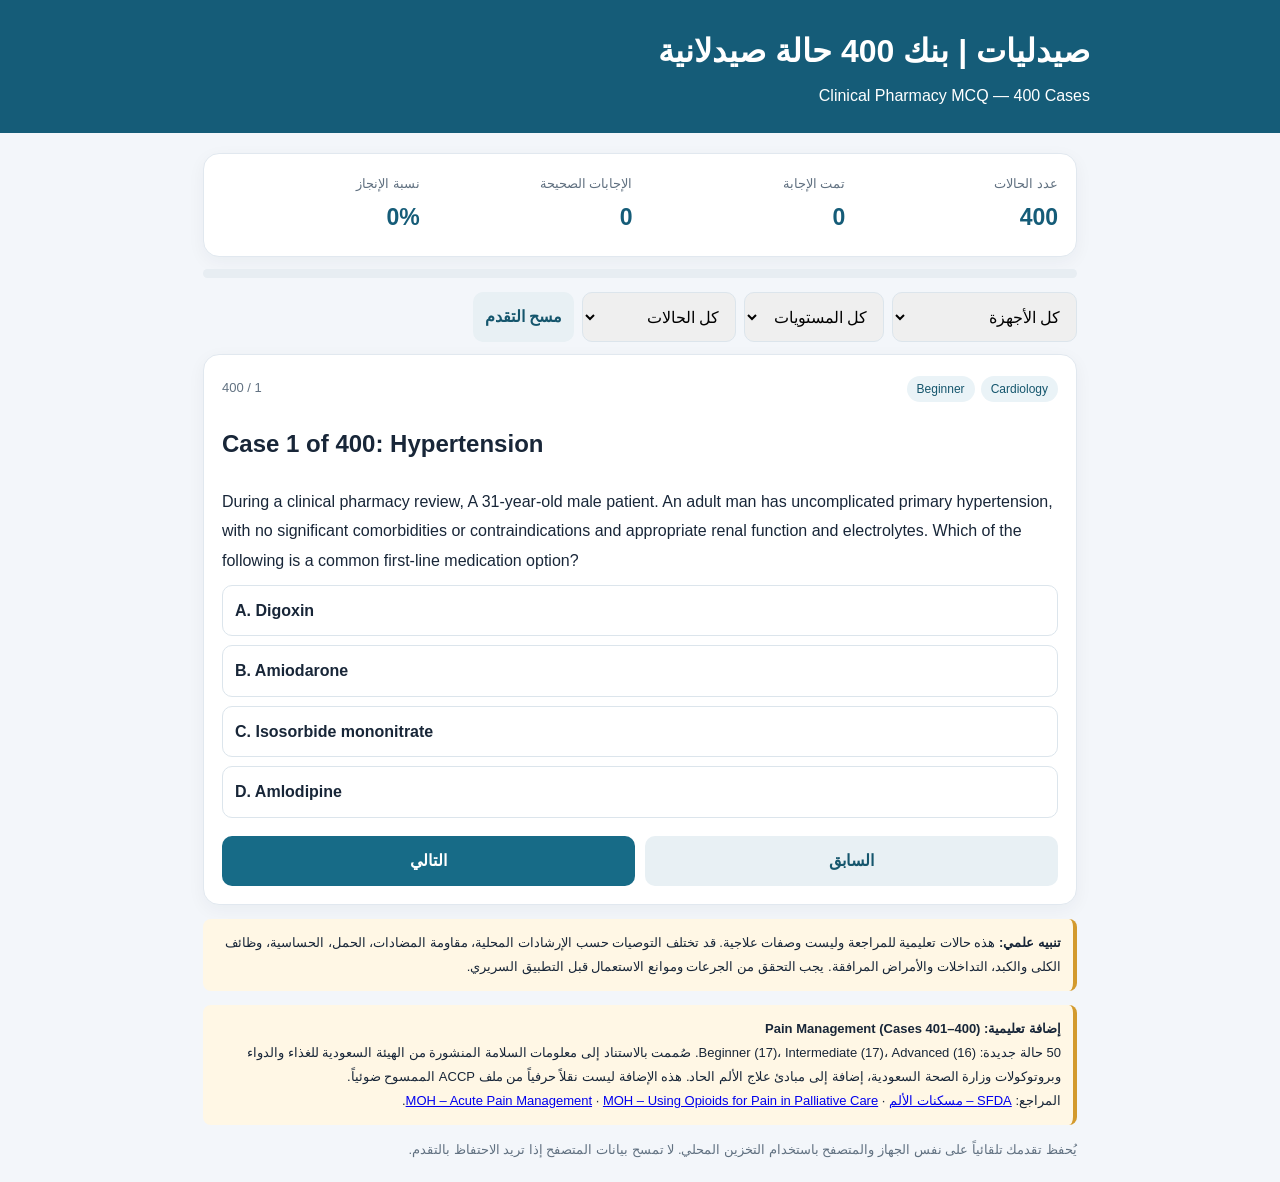
==== commit fec5c2ce: "Add files via upload" ====
--- a/cases.html
+++ b/cases.html
@@ -39,11 +39,17 @@
 <div class="actions"><button class="secondary" id="prev">السابق</button><button id="next">التالي</button></div>
 </section>
 <div class="note"><b>تنبيه علمي:</b> هذه حالات تعليمية للمراجعة وليست وصفات علاجية. قد تختلف التوصيات حسب الإرشادات المحلية، مقاومة المضادات، الحمل، الحساسية، وظائف الكلى والكبد، التداخلات والأمراض المرافقة. يجب التحقق من الجرعات وموانع الاستعمال قبل التطبيق السريري.</div>
+<div class="note"><strong>إضافة تعليمية: Pain Management (Cases 401–400)</strong><br>
+50 حالة جديدة: Beginner (17)، Intermediate (17)، Advanced (16). صُممت بالاستناد إلى معلومات السلامة المنشورة من الهيئة السعودية للغذاء والدواء وبروتوكولات وزارة الصحة السعودية، إضافة إلى مبادئ علاج الألم الحاد. هذه الإضافة ليست نقلاً حرفياً من ملف ACCP الممسوح ضوئياً.<br>
+المراجع: <a href="https://www.sfda.gov.sa/ar/awarenessarticle/مسكنات-الألم" target="_blank" rel="noopener">SFDA – مسكنات الألم</a> ·
+<a href="https://www.moh.gov.sa/Ministry/MediaCenter/Publications/Documents/Protocol-001.pdf" target="_blank" rel="noopener">MOH – Acute Pain Management</a> ·
+<a href="https://www.moh.gov.sa/Ministry/MediaCenter/Publications/Documents/Protocol-010.pdf" target="_blank" rel="noopener">MOH – Using Opioids for Pain in Palliative Care</a>.
+</div>
 <p class="small">يُحفظ تقدمك تلقائياً على نفس الجهاز والمتصفح باستخدام التخزين المحلي. لا تمسح بيانات المتصفح إذا تريد الاحتفاظ بالتقدم.</p>
 </main>
 <script>
-const data=[{"id": 1, "s": "Cardiology", "l": "Beginner", "t": "Hypertension", "q": "During a clinical pharmacy review, A 31-year-old male patient. An adult man has uncomplicated primary hypertension, with no significant comorbidities or contraindications and appropriate renal function and electrolytes. Which of the following is a common first-line medication option?", "o": ["Digoxin", "Amiodarone", "Isosorbide mononitrate", "Amlodipine"], "a": 3, "e": "Amlodipine من حاصرات قنوات الكالسيوم طويلة المفعول ويُستخدم لعلاج ارتفاع الضغط. Digoxin وAmiodarone لهما استعمالات قلبية مختلفة، والنترات ليست علاجاً أساسياً لارتفاع الضغط."}, {"id": 2, "s": "Cardiology", "l": "Intermediate", "t": "HFrEF beta-blocker", "q": "During an outpatient follow-up, A 44-year-old female patient. A stable patient has heart failure with reduced ejection fraction (HFrEF), is euvolemic, and has no contraindication to beta-blockers. Which medication has evidence of improving clinical outcomes?", "o": ["Carvedilol", "Verapamil", "Diltiazem", "Propranolol"], "a": 0, "e": "Carvedilol من حاصرات بيتا ذات الدليل على تحسين النتائج في HFrEF. Verapamil وDiltiazem قد يفاقمان القصور بسبب التأثير السلبي على الانقباض، وPropranolol ليس من الخيارات المثبتة لهذا الغرض."}, {"id": 3, "s": "Cardiology", "l": "Advanced", "t": "Atrial fibrillation anticoagulation", "q": "During a medication review, A 68-year-old male patient. A patient has nonvalvular atrial fibrillation and requires stroke prevention. There is no mechanical heart valve or significant rheumatic mitral stenosis, and renal function permits use of a direct oral anticoagulant. Which option is appropriate?", "o": ["Ticagrelor", "Apixaban", "Clopidogrel", "Aspirin"], "a": 1, "e": "Apixaban مضاد تخثر فموي مباشر مناسب لكثير من مرضى الرجفان الأذيني غير الصمامي. مضادات الصفيحات ليست بديلاً مكافئاً لمضاد التخثر للوقاية من السكتة."}, {"id": 4, "s": "Cardiology", "l": "Intermediate", "t": "Stable angina", "q": "In a clinical training scenario, A 53-year-old female patient. A patient has stable angina and needs medication for relief of episodes as they occur. There are no contraindications to nitrates. Which medication is appropriate for rapid relief?", "o": ["Atorvastatin", "Ranolazine", "Nitroglycerin sublingual", "Amlodipine"], "a": 2, "e": "Nitroglycerin تحت اللسان يُستخدم لتخفيف نوبة الذبحة بسرعة. Amlodipine وRanolazine قد يُستخدمان للسيطرة المزمنة، وAtorvastatin لخفض الخطر القلبي الوعائي."}, {"id": 5, "s": "Cardiology", "l": "Beginner", "t": "Post-MI lipid lowering", "q": "After assessing the patient and ruling out major contraindications, A 69-year-old male patient. A patient with a previous myocardial infarction needs intensive LDL-lowering therapy for secondary prevention and has no contraindication to statins. Which medication would you choose?", "o": ["Fenofibrate", "Ezetimibe", "Colesevelam", "Atorvastatin"], "a": 3, "e": "Atorvastatin بجرعة عالية الشدة خيار شائع بعد المتلازمة التاجية الحادة لخفض LDL وتقليل الأحداث. البدائل قد تُضاف أو تُستخدم في حالات أخرى لكنها ليست بديلاً أولياً مكافئاً هنا."}, {"id": 6, "s": "Cardiology", "l": "Beginner", "t": "Hypertension", "q": "During a clinical pharmacy review, A 66-year-old female patient. A patient with a previous myocardial infarction needs intensive LDL-lowering therapy for secondary prevention and has no contraindication to statins. Which medication would you choose?", "o": ["Digoxin", "Amiodarone", "Isosorbide mononitrate", "Amlodipine"], "a": 3, "e": "Amlodipine من حاصرات قنوات الكالسيوم طويلة المفعول ويُستخدم لعلاج ارتفاع الضغط. Digoxin وAmiodarone لهما استعمالات قلبية مختلفة، والنترات ليست علاجاً أساسياً لارتفاع الضغط."}, {"id": 7, "s": "Cardiology", "l": "Intermediate", "t": "HFrEF beta-blocker", "q": "During an outpatient follow-up, A 21-year-old male patient. A patient with a previous myocardial infarction needs intensive LDL-lowering therapy for secondary prevention and has no contraindication to statins. Which medication would you choose?", "o": ["Carvedilol", "Verapamil", "Diltiazem", "Propranolol"], "a": 0, "e": "Carvedilol من حاصرات بيتا ذات الدليل على تحسين النتائج في HFrEF. Verapamil وDiltiazem قد يفاقمان القصور بسبب التأثير السلبي على الانقباض، وPropranolol ليس من الخيارات المثبتة لهذا الغرض."}, {"id": 8, "s": "Cardiology", "l": "Advanced", "t": "Atrial fibrillation anticoagulation", "q": "During a medication review, A 45-year-old female patient. A patient with a previous myocardial infarction needs intensive LDL-lowering therapy for secondary prevention and has no contraindication to statins. Which medication would you choose?", "o": ["Ticagrelor", "Apixaban", "Clopidogrel", "Aspirin"], "a": 1, "e": "Apixaban مضاد تخثر فموي مباشر مناسب لكثير من مرضى الرجفان الأذيني غير الصمامي. مضادات الصفيحات ليست بديلاً مكافئاً لمضاد التخثر للوقاية من السكتة."}, {"id": 9, "s": "Cardiology", "l": "Intermediate", "t": "Stable angina", "q": "In a clinical training scenario, A 30-year-old male patient. A patient with a previous myocardial infarction needs intensive LDL-lowering therapy for secondary prevention and has no contraindication to statins. Which medication would you choose?", "o": ["Atorvastatin", "Ranolazine", "Nitroglycerin sublingual", "Amlodipine"], "a": 2, "e": "Nitroglycerin تحت اللسان يُستخدم لتخفيف نوبة الذبحة بسرعة. Amlodipine وRanolazine قد يُستخدمان للسيطرة المزمنة، وAtorvastatin لخفض الخطر القلبي الوعائي."}, {"id": 10, "s": "Cardiology", "l": "Beginner", "t": "Post-MI lipid lowering", "q": "After assessing the patient and ruling out major contraindications, A 46-year-old female patient. A patient with a previous myocardial infarction needs intensive LDL-lowering therapy for secondary prevention and has no contraindication to statins. Which medication would you choose?", "o": ["Fenofibrate", "Ezetimibe", "Colesevelam", "Atorvastatin"], "a": 3, "e": "Atorvastatin بجرعة عالية الشدة خيار شائع بعد المتلازمة التاجية الحادة لخفض LDL وتقليل الأحداث. البدائل قد تُضاف أو تُستخدم في حالات أخرى لكنها ليست بديلاً أولياً مكافئاً هنا."}, {"id": 11, "s": "Cardiology", "l": "Beginner", "t": "Hypertension", "q": "During a clinical pharmacy review, A 43-year-old male patient. A patient with a previous myocardial infarction needs intensive LDL-lowering therapy for secondary prevention and has no contraindication to statins. Which medication would you choose?", "o": ["Digoxin", "Amiodarone", "Isosorbide mononitrate", "Amlodipine"], "a": 3, "e": "Amlodipine من حاصرات قنوات الكالسيوم طويلة المفعول ويُستخدم لعلاج ارتفاع الضغط. Digoxin وAmiodarone لهما استعمالات قلبية مختلفة، والنترات ليست علاجاً أساسياً لارتفاع الضغط."}, {"id": 12, "s": "Cardiology", "l": "Intermediate", "t": "HFrEF beta-blocker", "q": "During an outpatient follow-up, A 56-year-old female patient. A patient with a previous myocardial infarction needs intensive LDL-lowering therapy for secondary prevention and has no contraindication to statins. Which medication would you choose?", "o": ["Carvedilol", "Verapamil", "Diltiazem", "Propranolol"], "a": 0, "e": "Carvedilol من حاصرات بيتا ذات الدليل على تحسين النتائج في HFrEF. Verapamil وDiltiazem قد يفاقمان القصور بسبب التأثير السلبي على الانقباض، وPropranolol ليس من الخيارات المثبتة لهذا الغرض."}, {"id": 13, "s": "Cardiology", "l": "Advanced", "t": "Atrial fibrillation anticoagulation", "q": "During a medication review, A 22-year-old male patient. A patient with a previous myocardial infarction needs intensive LDL-lowering therapy for secondary prevention and has no contraindication to statins. Which medication would you choose?", "o": ["Ticagrelor", "Apixaban", "Clopidogrel", "Aspirin"], "a": 1, "e": "Apixaban مضاد تخثر فموي مباشر مناسب لكثير من مرضى الرجفان الأذيني غير الصمامي. مضادات الصفيحات ليست بديلاً مكافئاً لمضاد التخثر للوقاية من السكتة."}, {"id": 14, "s": "Cardiology", "l": "Intermediate", "t": "Stable angina", "q": "In a clinical training scenario, A 65-year-old female patient. A patient with a previous myocardial infarction needs intensive LDL-lowering therapy for secondary prevention and has no contraindication to statins. Which medication would you choose?", "o": ["Atorvastatin", "Ranolazine", "Nitroglycerin sublingual", "Amlodipine"], "a": 2, "e": "Nitroglycerin تحت اللسان يُستخدم لتخفيف نوبة الذبحة بسرعة. Amlodipine وRanolazine قد يُستخدمان للسيطرة المزمنة، وAtorvastatin لخفض الخطر القلبي الوعائي."}, {"id": 15, "s": "Cardiology", "l": "Beginner", "t": "Post-MI lipid lowering", "q": "After assessing the patient and ruling out major contraindications, A 23-year-old male patient. A patient with a previous myocardial infarction needs intensive LDL-lowering therapy for secondary prevention and has no contraindication to statins. Which medication would you choose?", "o": ["Fenofibrate", "Ezetimibe", "Colesevelam", "Atorvastatin"], "a": 3, "e": "Atorvastatin بجرعة عالية الشدة خيار شائع بعد المتلازمة التاجية الحادة لخفض LDL وتقليل الأحداث. البدائل قد تُضاف أو تُستخدم في حالات أخرى لكنها ليست بديلاً أولياً مكافئاً هنا."}, {"id": 16, "s": "Cardiology", "l": "Beginner", "t": "Hypertension", "q": "During a clinical pharmacy review, A 20-year-old female patient. A patient with a previous myocardial infarction needs intensive LDL-lowering therapy for secondary prevention and has no contraindication to statins. Which medication would you choose?", "o": ["Digoxin", "Amiodarone", "Isosorbide mononitrate", "Amlodipine"], "a": 3, "e": "Amlodipine من حاصرات قنوات الكالسيوم طويلة المفعول ويُستخدم لعلاج ارتفاع الضغط. Digoxin وAmiodarone لهما استعمالات قلبية مختلفة، والنترات ليست علاجاً أساسياً لارتفاع الضغط."}, {"id": 17, "s": "Cardiology", "l": "Intermediate", "t": "HFrEF beta-blocker", "q": "During an outpatient follow-up, A 33-year-old male patient. A patient with a previous myocardial infarction needs intensive LDL-lowering therapy for secondary prevention and has no contraindication to statins. Which medication would you choose?", "o": ["Carvedilol", "Verapamil", "Diltiazem", "Propranolol"], "a": 0, "e": "Carvedilol من حاصرات بيتا ذات الدليل على تحسين النتائج في HFrEF. Verapamil وDiltiazem قد يفاقمان القصور بسبب التأثير السلبي على الانقباض، وPropranolol ليس من الخيارات المثبتة لهذا الغرض."}, {"id": 18, "s": "Cardiology", "l": "Advanced", "t": "Atrial fibrillation anticoagulation", "q": "During a medication review, A 57-year-old female patient. A patient with a previous myocardial infarction needs intensive LDL-lowering therapy for secondary prevention and has no contraindication to statins. Which medication would you choose?", "o": ["Ticagrelor", "Apixaban", "Clopidogrel", "Aspirin"], "a": 1, "e": "Apixaban مضاد تخثر فموي مباشر مناسب لكثير من مرضى الرجفان الأذيني غير الصمامي. مضادات الصفيحات ليست بديلاً مكافئاً لمضاد التخثر للوقاية من السكتة."}, {"id": 19, "s": "Cardiology", "l": "Intermediate", "t": "Stable angina", "q": "In a clinical training scenario, A 42-year-old male patient. A patient with a previous myocardial infarction needs intensive LDL-lowering therapy for secondary prevention and has no contraindication to statins. Which medication would you choose?", "o": ["Atorvastatin", "Ranolazine", "Nitroglycerin sublingual", "Amlodipine"], "a": 2, "e": "Nitroglycerin تحت اللسان يُستخدم لتخفيف نوبة الذبحة بسرعة. Amlodipine وRanolazine قد يُستخدمان للسيطرة المزمنة، وAtorvastatin لخفض الخطر القلبي الوعائي."}, {"id": 20, "s": "Cardiology", "l": "Beginner", "t": "Post-MI lipid lowering", "q": "After assessing the patient and ruling out major contraindications, A 58-year-old female patient. A patient with a previous myocardial infarction needs intensive LDL-lowering therapy for secondary prevention and has no contraindication to statins. Which medication would you choose?", "o": ["Fenofibrate", "Ezetimibe", "Colesevelam", "Atorvastatin"], "a": 3, "e": "Atorvastatin بجرعة عالية الشدة خيار شائع بعد المتلازمة التاجية الحادة لخفض LDL وتقليل الأحداث. البدائل قد تُضاف أو تُستخدم في حالات أخرى لكنها ليست بديلاً أولياً مكافئاً هنا."}, {"id": 21, "s": "Cardiology", "l": "Beginner", "t": "Hypertension", "q": "During a clinical pharmacy review, A 55-year-old male patient. A patient with a previous myocardial infarction needs intensive LDL-lowering therapy for secondary prevention and has no contraindication to statins. Which medication would you choose?", "o": ["Digoxin", "Amiodarone", "Isosorbide mononitrate", "Amlodipine"], "a": 3, "e": "Amlodipine من حاصرات قنوات الكالسيوم طويلة المفعول ويُستخدم لعلاج ارتفاع الضغط. Digoxin وAmiodarone لهما استعمالات قلبية مختلفة، والنترات ليست علاجاً أساسياً لارتفاع الضغط."}, {"id": 22, "s": "Cardiology", "l": "Intermediate", "t": "HFrEF beta-blocker", "q": "During an outpatient follow-up, A 68-year-old female patient. A patient with a previous myocardial infarction needs intensive LDL-lowering therapy for secondary prevention and has no contraindication to statins. Which medication would you choose?", "o": ["Carvedilol", "Verapamil", "Diltiazem", "Propranolol"], "a": 0, "e": "Carvedilol من حاصرات بيتا ذات الدليل على تحسين النتائج في HFrEF. Verapamil وDiltiazem قد يفاقمان القصور بسبب التأثير السلبي على الانقباض، وPropranolol ليس من الخيارات المثبتة لهذا الغرض."}, {"id": 23, "s": "Cardiology", "l": "Advanced", "t": "Atrial fibrillation anticoagulation", "q": "During a medication review, A 34-year-old male patient. A patient with a previous myocardial infarction needs intensive LDL-lowering therapy for secondary prevention and has no contraindication to statins. Which medication would you choose?", "o": ["Ticagrelor", "Apixaban", "Clopidogrel", "Aspirin"], "a": 1, "e": "Apixaban مضاد تخثر فموي مباشر مناسب لكثير من مرضى الرجفان الأذيني غير الصمامي. مضادات الصفيحات ليست بديلاً مكافئاً لمضاد التخثر للوقاية من السكتة."}, {"id": 24, "s": "Cardiology", "l": "Intermediate", "t": "Stable angina", "q": "In a clinical training scenario, A 19-year-old female patient. A patient with a previous myocardial infarction needs intensive LDL-lowering therapy for secondary prevention and has no contraindication to statins. Which medication would you choose?", "o": ["Atorvastatin", "Ranolazine", "Nitroglycerin sublingual", "Amlodipine"], "a": 2, "e": "Nitroglycerin تحت اللسان يُستخدم لتخفيف نوبة الذبحة بسرعة. Amlodipine وRanolazine قد يُستخدمان للسيطرة المزمنة، وAtorvastatin لخفض الخطر القلبي الوعائي."}, {"id": 25, "s": "Cardiology", "l": "Beginner", "t": "Post-MI lipid lowering", "q": "After assessing the patient and ruling out major contraindications, A 35-year-old male patient. A patient with a previous myocardial infarction needs intensive LDL-lowering therapy for secondary prevention and has no contraindication to statins. Which medication would you choose?", "o": ["Fenofibrate", "Ezetimibe", "Colesevelam", "Atorvastatin"], "a": 3, "e": "Atorvastatin بجرعة عالية الشدة خيار شائع بعد المتلازمة التاجية الحادة لخفض LDL وتقليل الأحداث. البدائل قد تُضاف أو تُستخدم في حالات أخرى لكنها ليست بديلاً أولياً مكافئاً هنا."}, {"id": 26, "s": "Cardiology", "l": "Beginner", "t": "Hypertension", "q": "During a clinical pharmacy review, A 32-year-old female patient. A patient with a previous myocardial infarction needs intensive LDL-lowering therapy for secondary prevention and has no contraindication to statins. Which medication would you choose?", "o": ["Digoxin", "Amiodarone", "Isosorbide mononitrate", "Amlodipine"], "a": 3, "e": "Amlodipine من حاصرات قنوات الكالسيوم طويلة المفعول ويُستخدم لعلاج ارتفاع الضغط. Digoxin وAmiodarone لهما استعمالات قلبية مختلفة، والنترات ليست علاجاً أساسياً لارتفاع الضغط."}, {"id": 27, "s": "Cardiology", "l": "Intermediate", "t": "HFrEF beta-blocker", "q": "During an outpatient follow-up, A 45-year-old male patient. A patient with a previous myocardial infarction needs intensive LDL-lowering therapy for secondary prevention and has no contraindication to statins. Which medication would you choose?", "o": ["Carvedilol", "Verapamil", "Diltiazem", "Propranolol"], "a": 0, "e": "Carvedilol من حاصرات بيتا ذات الدليل على تحسين النتائج في HFrEF. Verapamil وDiltiazem قد يفاقمان القصور بسبب التأثير السلبي على الانقباض، وPropranolol ليس من الخيارات المثبتة لهذا الغرض."}, {"id": 28, "s": "Cardiology", "l": "Advanced", "t": "Atrial fibrillation anticoagulation", "q": "During a medication review, A 69-year-old female patient. A patient with a previous myocardial infarction needs intensive LDL-lowering therapy for secondary prevention and has no contraindication to statins. Which medication would you choose?", "o": ["Ticagrelor", "Apixaban", "Clopidogrel", "Aspirin"], "a": 1, "e": "Apixaban مضاد تخثر فموي مباشر مناسب لكثير من مرضى الرجفان الأذيني غير الصمامي. مضادات الصفيحات ليست بديلاً مكافئاً لمضاد التخثر للوقاية من السكتة."}, {"id": 29, "s": "Cardiology", "l": "Intermediate", "t": "Stable angina", "q": "In a clinical training scenario, A 54-year-old male patient. A patient with a previous myocardial infarction needs intensive LDL-lowering therapy for secondary prevention and has no contraindication to statins. Which medication would you choose?", "o": ["Atorvastatin", "Ranolazine", "Nitroglycerin sublingual", "Amlodipine"], "a": 2, "e": "Nitroglycerin تحت اللسان يُستخدم لتخفيف نوبة الذبحة بسرعة. Amlodipine وRanolazine قد يُستخدمان للسيطرة المزمنة، وAtorvastatin لخفض الخطر القلبي الوعائي."}, {"id": 30, "s": "Cardiology", "l": "Beginner", "t": "Post-MI lipid lowering", "q": "After assessing the patient and ruling out major contraindications, A 70-year-old female patient. A patient with a previous myocardial infarction needs intensive LDL-lowering therapy for secondary prevention and has no contraindication to statins. Which medication would you choose?", "o": ["Fenofibrate", "Ezetimibe", "Colesevelam", "Atorvastatin"], "a": 3, "e": "Atorvastatin بجرعة عالية الشدة خيار شائع بعد المتلازمة التاجية الحادة لخفض LDL وتقليل الأحداث. البدائل قد تُضاف أو تُستخدم في حالات أخرى لكنها ليست بديلاً أولياً مكافئاً هنا."}, {"id": 31, "s": "Cardiology", "l": "Beginner", "t": "Hypertension", "q": "During a clinical pharmacy review, A 67-year-old male patient. A patient with a previous myocardial infarction needs intensive LDL-lowering therapy for secondary prevention and has no contraindication to statins. Which medication would you choose?", "o": ["Digoxin", "Amiodarone", "Isosorbide mononitrate", "Amlodipine"], "a": 3, "e": "Amlodipine من حاصرات قنوات الكالسيوم طويلة المفعول ويُستخدم لعلاج ارتفاع الضغط. Digoxin وAmiodarone لهما استعمالات قلبية مختلفة، والنترات ليست علاجاً أساسياً لارتفاع الضغط."}, {"id": 32, "s": "Cardiology", "l": "Intermediate", "t": "HFrEF beta-blocker", "q": "During an outpatient follow-up, A 22-year-old female patient. A patient with a previous myocardial infarction needs intensive LDL-lowering therapy for secondary prevention and has no contraindication to statins. Which medication would you choose?", "o": ["Carvedilol", "Verapamil", "Diltiazem", "Propranolol"], "a": 0, "e": "Carvedilol من حاصرات بيتا ذات الدليل على تحسين النتائج في HFrEF. Verapamil وDiltiazem قد يفاقمان القصور بسبب التأثير السلبي على الانقباض، وPropranolol ليس من الخيارات المثبتة لهذا الغرض."}, {"id": 33, "s": "Cardiology", "l": "Advanced", "t": "Atrial fibrillation anticoagulation", "q": "During a medication review, A 46-year-old male patient. A patient with a previous myocardial infarction needs intensive LDL-lowering therapy for secondary prevention and has no contraindication to statins. Which medication would you choose?", "o": ["Ticagrelor", "Apixaban", "Clopidogrel", "Aspirin"], "a": 1, "e": "Apixaban مضاد تخثر فموي مباشر مناسب لكثير من مرضى الرجفان الأذيني غير الصمامي. مضادات الصفيحات ليست بديلاً مكافئاً لمضاد التخثر للوقاية من السكتة."}, {"id": 34, "s": "Cardiology", "l": "Intermediate", "t": "Stable angina", "q": "In a clinical training scenario, A 31-year-old female patient. A patient with a previous myocardial infarction needs intensive LDL-lowering therapy for secondary prevention and has no contraindication to statins. Which medication would you choose?", "o": ["Atorvastatin", "Ranolazine", "Nitroglycerin sublingual", "Amlodipine"], "a": 2, "e": "Nitroglycerin تحت اللسان يُستخدم لتخفيف نوبة الذبحة بسرعة. Amlodipine وRanolazine قد يُستخدمان للسيطرة المزمنة، وAtorvastatin لخفض الخطر القلبي الوعائي."}, {"id": 35, "s": "Cardiology", "l": "Beginner", "t": "Post-MI lipid lowering", "q": "After assessing the patient and ruling out major contraindications, A 47-year-old male patient. A patient with a previous myocardial infarction needs intensive LDL-lowering therapy for secondary prevention and has no contraindication to statins. Which medication would you choose?", "o": ["Fenofibrate", "Ezetimibe", "Colesevelam", "Atorvastatin"], "a": 3, "e": "Atorvastatin بجرعة عالية الشدة خيار شائع بعد المتلازمة التاجية الحادة لخفض LDL وتقليل الأحداث. البدائل قد تُضاف أو تُستخدم في حالات أخرى لكنها ليست بديلاً أولياً مكافئاً هنا."}, {"id": 36, "s": "Cardiology", "l": "Beginner", "t": "Hypertension", "q": "During a clinical pharmacy review, A 44-year-old female patient. A patient with a previous myocardial infarction needs intensive LDL-lowering therapy for secondary prevention and has no contraindication to statins. Which medication would you choose?", "o": ["Digoxin", "Amiodarone", "Isosorbide mononitrate", "Amlodipine"], "a": 3, "e": "Amlodipine من حاصرات قنوات الكالسيوم طويلة المفعول ويُستخدم لعلاج ارتفاع الضغط. Digoxin وAmiodarone لهما استعمالات قلبية مختلفة، والنترات ليست علاجاً أساسياً لارتفاع الضغط."}, {"id": 37, "s": "Cardiology", "l": "Intermediate", "t": "HFrEF beta-blocker", "q": "During an outpatient follow-up, A 57-year-old male patient. A patient with a previous myocardial infarction needs intensive LDL-lowering therapy for secondary prevention and has no contraindication to statins. Which medication would you choose?", "o": ["Carvedilol", "Verapamil", "Diltiazem", "Propranolol"], "a": 0, "e": "Carvedilol من حاصرات بيتا ذات الدليل على تحسين النتائج في HFrEF. Verapamil وDiltiazem قد يفاقمان القصور بسبب التأثير السلبي على الانقباض، وPropranolol ليس من الخيارات المثبتة لهذا الغرض."}, {"id": 38, "s": "Cardiology", "l": "Advanced", "t": "Atrial fibrillation anticoagulation", "q": "During a medication review, A 23-year-old female patient. A patient with a previous myocardial infarction needs intensive LDL-lowering therapy for secondary prevention and has no contraindication to statins. Which medication would you choose?", "o": ["Ticagrelor", "Apixaban", "Clopidogrel", "Aspirin"], "a": 1, "e": "Apixaban مضاد تخثر فموي مباشر مناسب لكثير من مرضى الرجفان الأذيني غير الصمامي. مضادات الصفيحات ليست بديلاً مكافئاً لمضاد التخثر للوقاية من السكتة."}, {"id": 39, "s": "Cardiology", "l": "Intermediate", "t": "Stable angina", "q": "In a clinical training scenario, A 66-year-old male patient. A patient with a previous myocardial infarction needs intensive LDL-lowering therapy for secondary prevention and has no contraindication to statins. Which medication would you choose?", "o": ["Atorvastatin", "Ranolazine", "Nitroglycerin sublingual", "Amlodipine"], "a": 2, "e": "Nitroglycerin تحت اللسان يُستخدم لتخفيف نوبة الذبحة بسرعة. Amlodipine وRanolazine قد يُستخدمان للسيطرة المزمنة، وAtorvastatin لخفض الخطر القلبي الوعائي."}, {"id": 40, "s": "Cardiology", "l": "Beginner", "t": "Post-MI lipid lowering", "q": "After assessing the patient and ruling out major contraindications, A 24-year-old female patient. A patient with a previous myocardial infarction needs intensive LDL-lowering therapy for secondary prevention and has no contraindication to statins. Which medication would you choose?", "o": ["Fenofibrate", "Ezetimibe", "Colesevelam", "Atorvastatin"], "a": 3, "e": "Atorvastatin بجرعة عالية الشدة خيار شائع بعد المتلازمة التاجية الحادة لخفض LDL وتقليل الأحداث. البدائل قد تُضاف أو تُستخدم في حالات أخرى لكنها ليست بديلاً أولياً مكافئاً هنا."}, {"id": 41, "s": "Cardiology", "l": "Beginner", "t": "Hypertension", "q": "During a clinical pharmacy review, A 21-year-old male patient. A patient with a previous myocardial infarction needs intensive LDL-lowering therapy for secondary prevention and has no contraindication to statins. Which medication would you choose?", "o": ["Digoxin", "Amiodarone", "Isosorbide mononitrate", "Amlodipine"], "a": 3, "e": "Amlodipine من حاصرات قنوات الكالسيوم طويلة المفعول ويُستخدم لعلاج ارتفاع الضغط. Digoxin وAmiodarone لهما استعمالات قلبية مختلفة، والنترات ليست علاجاً أساسياً لارتفاع الضغط."}, {"id": 42, "s": "Cardiology", "l": "Intermediate", "t": "HFrEF beta-blocker", "q": "During an outpatient follow-up, A 34-year-old female patient. A patient with a previous myocardial infarction needs intensive LDL-lowering therapy for secondary prevention and has no contraindication to statins. Which medication would you choose?", "o": ["Carvedilol", "Verapamil", "Diltiazem", "Propranolol"], "a": 0, "e": "Carvedilol من حاصرات بيتا ذات الدليل على تحسين النتائج في HFrEF. Verapamil وDiltiazem قد يفاقمان القصور بسبب التأثير السلبي على الانقباض، وPropranolol ليس من الخيارات المثبتة لهذا الغرض."}, {"id": 43, "s": "Cardiology", "l": "Advanced", "t": "Atrial fibrillation anticoagulation", "q": "During a medication review, A 58-year-old male patient. A patient with a previous myocardial infarction needs intensive LDL-lowering therapy for secondary prevention and has no contraindication to statins. Which medication would you choose?", "o": ["Ticagrelor", "Apixaban", "Clopidogrel", "Aspirin"], "a": 1, "e": "Apixaban مضاد تخثر فموي مباشر مناسب لكثير من مرضى الرجفان الأذيني غير الصمامي. مضادات الصفيحات ليست بديلاً مكافئاً لمضاد التخثر للوقاية من السكتة."}, {"id": 44, "s": "Cardiology", "l": "Intermediate", "t": "Stable angina", "q": "In a clinical training scenario, A 43-year-old female patient. A patient with a previous myocardial infarction needs intensive LDL-lowering therapy for secondary prevention and has no contraindication to statins. Which medication would you choose?", "o": ["Atorvastatin", "Ranolazine", "Nitroglycerin sublingual", "Amlodipine"], "a": 2, "e": "Nitroglycerin تحت اللسان يُستخدم لتخفيف نوبة الذبحة بسرعة. Amlodipine وRanolazine قد يُستخدمان للسيطرة المزمنة، وAtorvastatin لخفض الخطر القلبي الوعائي."}, {"id": 45, "s": "Cardiology", "l": "Beginner", "t": "Post-MI lipid lowering", "q": "After assessing the patient and ruling out major contraindications, A 59-year-old male patient. A patient with a previous myocardial infarction needs intensive LDL-lowering therapy for secondary prevention and has no contraindication to statins. Which medication would you choose?", "o": ["Fenofibrate", "Ezetimibe", "Colesevelam", "Atorvastatin"], "a": 3, "e": "Atorvastatin بجرعة عالية الشدة خيار شائع بعد المتلازمة التاجية الحادة لخفض LDL وتقليل الأحداث. البدائل قد تُضاف أو تُستخدم في حالات أخرى لكنها ليست بديلاً أولياً مكافئاً هنا."}, {"id": 46, "s": "Cardiology", "l": "Beginner", "t": "Hypertension", "q": "During a clinical pharmacy review, A 56-year-old female patient. A patient with a previous myocardial infarction needs intensive LDL-lowering therapy for secondary prevention and has no contraindication to statins. Which medication would you choose?", "o": ["Digoxin", "Amiodarone", "Isosorbide mononitrate", "Amlodipine"], "a": 3, "e": "Amlodipine من حاصرات قنوات الكالسيوم طويلة المفعول ويُستخدم لعلاج ارتفاع الضغط. Digoxin وAmiodarone لهما استعمالات قلبية مختلفة، والنترات ليست علاجاً أساسياً لارتفاع الضغط."}, {"id": 47, "s": "Cardiology", "l": "Intermediate", "t": "HFrEF beta-blocker", "q": "During an outpatient follow-up, A 69-year-old male patient. A patient with a previous myocardial infarction needs intensive LDL-lowering therapy for secondary prevention and has no contraindication to statins. Which medication would you choose?", "o": ["Carvedilol", "Verapamil", "Diltiazem", "Propranolol"], "a": 0, "e": "Carvedilol من حاصرات بيتا ذات الدليل على تحسين النتائج في HFrEF. Verapamil وDiltiazem قد يفاقمان القصور بسبب التأثير السلبي على الانقباض، وPropranolol ليس من الخيارات المثبتة لهذا الغرض."}, {"id": 48, "s": "Cardiology", "l": "Advanced", "t": "Atrial fibrillation anticoagulation", "q": "During a medication review, A 35-year-old female patient. A patient with a previous myocardial infarction needs intensive LDL-lowering therapy for secondary prevention and has no contraindication to statins. Which medication would you choose?", "o": ["Ticagrelor", "Apixaban", "Clopidogrel", "Aspirin"], "a": 1, "e": "Apixaban مضاد تخثر فموي مباشر مناسب لكثير من مرضى الرجفان الأذيني غير الصمامي. مضادات الصفيحات ليست بديلاً مكافئاً لمضاد التخثر للوقاية من السكتة."}, {"id": 49, "s": "Cardiology", "l": "Intermediate", "t": "Stable angina", "q": "In a clinical training scenario, A 20-year-old male patient. A patient with a previous myocardial infarction needs intensive LDL-lowering therapy for secondary prevention and has no contraindication to statins. Which medication would you choose?", "o": ["Atorvastatin", "Ranolazine", "Nitroglycerin sublingual", "Amlodipine"], "a": 2, "e": "Nitroglycerin تحت اللسان يُستخدم لتخفيف نوبة الذبحة بسرعة. Amlodipine وRanolazine قد يُستخدمان للسيطرة المزمنة، وAtorvastatin لخفض الخطر القلبي الوعائي."}, {"id": 50, "s": "Cardiology", "l": "Beginner", "t": "Post-MI lipid lowering", "q": "After assessing the patient and ruling out major contraindications, A 36-year-old female patient. A patient with a previous myocardial infarction needs intensive LDL-lowering therapy for secondary prevention and has no contraindication to statins. Which medication would you choose?", "o": ["Fenofibrate", "Ezetimibe", "Colesevelam", "Atorvastatin"], "a": 3, "e": "Atorvastatin بجرعة عالية الشدة خيار شائع بعد المتلازمة التاجية الحادة لخفض LDL وتقليل الأحداث. البدائل قد تُضاف أو تُستخدم في حالات أخرى لكنها ليست بديلاً أولياً مكافئاً هنا."}, {"id": 51, "s": "Cardiology", "l": "Beginner", "t": "Hypertension", "q": "During a clinical pharmacy review, A 33-year-old male patient. A patient with a previous myocardial infarction needs intensive LDL-lowering therapy for secondary prevention and has no contraindication to statins. Which medication would you choose?", "o": ["Digoxin", "Amiodarone", "Isosorbide mononitrate", "Amlodipine"], "a": 3, "e": "Amlodipine من حاصرات قنوات الكالسيوم طويلة المفعول ويُستخدم لعلاج ارتفاع الضغط. Digoxin وAmiodarone لهما استعمالات قلبية مختلفة، والنترات ليست علاجاً أساسياً لارتفاع الضغط."}, {"id": 52, "s": "Cardiology", "l": "Intermediate", "t": "HFrEF beta-blocker", "q": "During an outpatient follow-up, A 46-year-old female patient. A patient with a previous myocardial infarction needs intensive LDL-lowering therapy for secondary prevention and has no contraindication to statins. Which medication would you choose?", "o": ["Carvedilol", "Verapamil", "Diltiazem", "Propranolol"], "a": 0, "e": "Carvedilol من حاصرات بيتا ذات الدليل على تحسين النتائج في HFrEF. Verapamil وDiltiazem قد يفاقمان القصور بسبب التأثير السلبي على الانقباض، وPropranolol ليس من الخيارات المثبتة لهذا الغرض."}, {"id": 53, "s": "Cardiology", "l": "Advanced", "t": "Atrial fibrillation anticoagulation", "q": "During a medication review, A 70-year-old male patient. A patient with a previous myocardial infarction needs intensive LDL-lowering therapy for secondary prevention and has no contraindication to statins. Which medication would you choose?", "o": ["Ticagrelor", "Apixaban", "Clopidogrel", "Aspirin"], "a": 1, "e": "Apixaban مضاد تخثر فموي مباشر مناسب لكثير من مرضى الرجفان الأذيني غير الصمامي. مضادات الصفيحات ليست بديلاً مكافئاً لمضاد التخثر للوقاية من السكتة."}, {"id": 54, "s": "Cardiology", "l": "Intermediate", "t": "Stable angina", "q": "In a clinical training scenario, A 55-year-old female patient. A patient with a previous myocardial infarction needs intensive LDL-lowering therapy for secondary prevention and has no contraindication to statins. Which medication would you choose?", "o": ["Atorvastatin", "Ranolazine", "Nitroglycerin sublingual", "Amlodipine"], "a": 2, "e": "Nitroglycerin تحت اللسان يُستخدم لتخفيف نوبة الذبحة بسرعة. Amlodipine وRanolazine قد يُستخدمان للسيطرة المزمنة، وAtorvastatin لخفض الخطر القلبي الوعائي."}, {"id": 55, "s": "Cardiology", "l": "Beginner", "t": "Post-MI lipid lowering", "q": "After assessing the patient and ruling out major contraindications, A 71-year-old male patient. A patient with a previous myocardial infarction needs intensive LDL-lowering therapy for secondary prevention and has no contraindication to statins. Which medication would you choose?", "o": ["Fenofibrate", "Ezetimibe", "Colesevelam", "Atorvastatin"], "a": 3, "e": "Atorvastatin بجرعة عالية الشدة خيار شائع بعد المتلازمة التاجية الحادة لخفض LDL وتقليل الأحداث. البدائل قد تُضاف أو تُستخدم في حالات أخرى لكنها ليست بديلاً أولياً مكافئاً هنا."}, {"id": 56, "s": "Respiratory", "l": "Beginner", "t": "Asthma reliever", "q": "During a clinical pharmacy review, A 34-year-old male patient. A patient with asthma is currently experiencing wheezing and bronchospasm and needs a rapid-acting bronchodilator according to the treatment plan. Which medication provides this effect?", "o": ["Tiotropium", "Montelukast", "Budesonide", "Salbutamol"], "a": 3, "e": "Salbutamol ناهض بيتا-2 قصير المفعول يسبب توسعاً قصبياً سريعاً. بقية الخيارات ليست موسعات إسعافية سريعة."}, {"id": 57, "s": "Respiratory", "l": "Intermediate", "t": "Asthma controller", "q": "During an outpatient follow-up, A 43-year-old female patient. A patient has persistent asthma and needs anti-inflammatory treatment as part of a long-term control plan. Which inhaled corticosteroid is appropriate?", "o": ["Budesonide", "Ipratropium", "Theophylline", "Salbutamol"], "a": 0, "e": "Budesonide كورتيكوستيرويد استنشاقي يقلل التهاب المجرى الهوائي. Salbutamol موسع قصبي سريع وليس بديلاً عن العلاج المضاد للالتهاب."}, {"id": 58, "s": "Respiratory", "l": "Intermediate", "t": "COPD LAMA", "q": "During a medication review, A 42-year-old male patient. A patient with stable COPD has persistent dyspnea and needs a long-acting bronchodilator from the long-acting muscarinic antagonist (LAMA) class. Which medication?", "o": ["Montelukast", "Tiotropium", "Salbutamol", "Budesonide"], "a": 1, "e": "Tiotropium مضاد مسكاريني طويل المفعول (LAMA) لتحسين الأعراض في COPD. Salbutamol قصير المفعول، وBudesonide مضاد التهاب استنشاقي."}, {"id": 59, "s": "Respiratory", "l": "Beginner", "t": "Allergic rhinitis", "q": "In a clinical training scenario, A 57-year-old female patient. A patient has seasonal allergic rhinitis with sneezing, itching, and nasal congestion and wants an intranasal anti-inflammatory treatment. Which medication is appropriate?", "o": ["Acetylcysteine", "Theophylline", "Fluticasone nasal", "Dextromethorphan"], "a": 2, "e": "Fluticasone الأنفي كورتيكوستيرويد موضعي فعال لأعراض التهاب الأنف التحسسي. الخيارات الأخرى للسعال أو البلغم أو الربو وليست علاجاً أنفياً مناسباً."}, {"id": 60, "s": "Respiratory", "l": "Beginner", "t": "Asthma reliever", "q": "After assessing the patient and ruling out major contraindications, A 62-year-old male patient. A patient has seasonal allergic rhinitis with sneezing, itching, and nasal congestion and wants an intranasal anti-inflammatory treatment. Which medication is appropriate?", "o": ["Montelukast", "Budesonide", "Salbutamol", "Tiotropium"], "a": 2, "e": "Salbutamol ناهض بيتا-2 قصير المفعول يسبب توسعاً قصبياً سريعاً. بقية الخيارات ليست موسعات إسعافية سريعة."}, {"id": 61, "s": "Respiratory", "l": "Intermediate", "t": "Asthma controller", "q": "During a clinical pharmacy review, A 71-year-old female patient. A patient has seasonal allergic rhinitis with sneezing, itching, and nasal congestion and wants an intranasal anti-inflammatory treatment. Which medication is appropriate?", "o": ["Ipratropium", "Theophylline", "Salbutamol", "Budesonide"], "a": 3, "e": "Budesonide كورتيكوستيرويد استنشاقي يقلل التهاب المجرى الهوائي. Salbutamol موسع قصبي سريع وليس بديلاً عن العلاج المضاد للالتهاب."}, {"id": 62, "s": "Respiratory", "l": "Intermediate", "t": "COPD LAMA", "q": "During an outpatient follow-up, A 70-year-old male patient. A patient has seasonal allergic rhinitis with sneezing, itching, and nasal congestion and wants an intranasal anti-inflammatory treatment. Which medication is appropriate?", "o": ["Tiotropium", "Salbutamol", "Budesonide", "Montelukast"], "a": 0, "e": "Tiotropium مضاد مسكاريني طويل المفعول (LAMA) لتحسين الأعراض في COPD. Salbutamol قصير المفعول، وBudesonide مضاد التهاب استنشاقي."}, {"id": 63, "s": "Respiratory", "l": "Beginner", "t": "Allergic rhinitis", "q": "During a medication review, A 27-year-old female patient. A patient has seasonal allergic rhinitis with sneezing, itching, and nasal congestion and wants an intranasal anti-inflammatory treatment. Which medication is appropriate?", "o": ["Theophylline", "Fluticasone nasal", "Dextromethorphan", "Acetylcysteine"], "a": 1, "e": "Fluticasone الأنفي كورتيكوستيرويد موضعي فعال لأعراض التهاب الأنف التحسسي. الخيارات الأخرى للسعال أو البلغم أو الربو وليست علاجاً أنفياً مناسباً."}, {"id": 64, "s": "Respiratory", "l": "Beginner", "t": "Asthma reliever", "q": "In a clinical training scenario, A 32-year-old male patient. A patient has seasonal allergic rhinitis with sneezing, itching, and nasal congestion and wants an intranasal anti-inflammatory treatment. Which medication is appropriate?", "o": ["Budesonide", "Salbutamol", "Tiotropium", "Montelukast"], "a": 1, "e": "Salbutamol ناهض بيتا-2 قصير المفعول يسبب توسعاً قصبياً سريعاً. بقية الخيارات ليست موسعات إسعافية سريعة."}, {"id": 65, "s": "Respiratory", "l": "Intermediate", "t": "Asthma controller", "q": "After assessing the patient and ruling out major contraindications, A 41-year-old female patient. A patient has seasonal allergic rhinitis with sneezing, itching, and nasal congestion and wants an intranasal anti-inflammatory treatment. Which medication is appropriate?", "o": ["Theophylline", "Salbutamol", "Budesonide", "Ipratropium"], "a": 2, "e": "Budesonide كورتيكوستيرويد استنشاقي يقلل التهاب المجرى الهوائي. Salbutamol موسع قصبي سريع وليس بديلاً عن العلاج المضاد للالتهاب."}, {"id": 66, "s": "Respiratory", "l": "Intermediate", "t": "COPD LAMA", "q": "During a clinical pharmacy review, A 40-year-old male patient. A patient has seasonal allergic rhinitis with sneezing, itching, and nasal congestion and wants an intranasal anti-inflammatory treatment. Which medication is appropriate?", "o": ["Salbutamol", "Budesonide", "Montelukast", "Tiotropium"], "a": 3, "e": "Tiotropium مضاد مسكاريني طويل المفعول (LAMA) لتحسين الأعراض في COPD. Salbutamol قصير المفعول، وBudesonide مضاد التهاب استنشاقي."}, {"id": 67, "s": "Respiratory", "l": "Beginner", "t": "Allergic rhinitis", "q": "During an outpatient follow-up, A 55-year-old female patient. A patient has seasonal allergic rhinitis with sneezing, itching, and nasal congestion and wants an intranasal anti-inflammatory treatment. Which medication is appropriate?", "o": ["Fluticasone nasal", "Dextromethorphan", "Acetylcysteine", "Theophylline"], "a": 0, "e": "Fluticasone الأنفي كورتيكوستيرويد موضعي فعال لأعراض التهاب الأنف التحسسي. الخيارات الأخرى للسعال أو البلغم أو الربو وليست علاجاً أنفياً مناسباً."}, {"id": 68, "s": "Respiratory", "l": "Beginner", "t": "Asthma reliever", "q": "During a medication review, A 60-year-old male patient. A patient has seasonal allergic rhinitis with sneezing, itching, and nasal congestion and wants an intranasal anti-inflammatory treatment. Which medication is appropriate?", "o": ["Salbutamol", "Tiotropium", "Montelukast", "Budesonide"], "a": 0, "e": "Salbutamol ناهض بيتا-2 قصير المفعول يسبب توسعاً قصبياً سريعاً. بقية الخيارات ليست موسعات إسعافية سريعة."}, {"id": 69, "s": "Respiratory", "l": "Intermediate", "t": "Asthma controller", "q": "In a clinical training scenario, A 69-year-old female patient. A patient has seasonal allergic rhinitis with sneezing, itching, and nasal congestion and wants an intranasal anti-inflammatory treatment. Which medication is appropriate?", "o": ["Salbutamol", "Budesonide", "Ipratropium", "Theophylline"], "a": 1, "e": "Budesonide كورتيكوستيرويد استنشاقي يقلل التهاب المجرى الهوائي. Salbutamol موسع قصبي سريع وليس بديلاً عن العلاج المضاد للالتهاب."}, {"id": 70, "s": "Respiratory", "l": "Intermediate", "t": "COPD LAMA", "q": "After assessing the patient and ruling out major contraindications, A 68-year-old male patient. A patient has seasonal allergic rhinitis with sneezing, itching, and nasal congestion and wants an intranasal anti-inflammatory treatment. Which medication is appropriate?", "o": ["Budesonide", "Montelukast", "Tiotropium", "Salbutamol"], "a": 2, "e": "Tiotropium مضاد مسكاريني طويل المفعول (LAMA) لتحسين الأعراض في COPD. Salbutamol قصير المفعول، وBudesonide مضاد التهاب استنشاقي."}, {"id": 71, "s": "Respiratory", "l": "Beginner", "t": "Allergic rhinitis", "q": "During a clinical pharmacy review, A 25-year-old female patient. A patient has seasonal allergic rhinitis with sneezing, itching, and nasal congestion and wants an intranasal anti-inflammatory treatment. Which medication is appropriate?", "o": ["Dextromethorphan", "Acetylcysteine", "Theophylline", "Fluticasone nasal"], "a": 3, "e": "Fluticasone الأنفي كورتيكوستيرويد موضعي فعال لأعراض التهاب الأنف التحسسي. الخيارات الأخرى للسعال أو البلغم أو الربو وليست علاجاً أنفياً مناسباً."}, {"id": 72, "s": "Respiratory", "l": "Beginner", "t": "Asthma reliever", "q": "During an outpatient follow-up, A 30-year-old male patient. A patient has seasonal allergic rhinitis with sneezing, itching, and nasal congestion and wants an intranasal anti-inflammatory treatment. Which medication is appropriate?", "o": ["Tiotropium", "Montelukast", "Budesonide", "Salbutamol"], "a": 3, "e": "Salbutamol ناهض بيتا-2 قصير المفعول يسبب توسعاً قصبياً سريعاً. بقية الخيارات ليست موسعات إسعافية سريعة."}, {"id": 73, "s": "Respiratory", "l": "Intermediate", "t": "Asthma controller", "q": "During a medication review, A 39-year-old female patient. A patient has seasonal allergic rhinitis with sneezing, itching, and nasal congestion and wants an intranasal anti-inflammatory treatment. Which medication is appropriate?", "o": ["Budesonide", "Ipratropium", "Theophylline", "Salbutamol"], "a": 0, "e": "Budesonide كورتيكوستيرويد استنشاقي يقلل التهاب المجرى الهوائي. Salbutamol موسع قصبي سريع وليس بديلاً عن العلاج المضاد للالتهاب."}, {"id": 74, "s": "Respiratory", "l": "Intermediate", "t": "COPD LAMA", "q": "In a clinical training scenario, A 38-year-old male patient. A patient has seasonal allergic rhinitis with sneezing, itching, and nasal congestion and wants an intranasal anti-inflammatory treatment. Which medication is appropriate?", "o": ["Montelukast", "Tiotropium", "Salbutamol", "Budesonide"], "a": 1, "e": "Tiotropium مضاد مسكاريني طويل المفعول (LAMA) لتحسين الأعراض في COPD. Salbutamol قصير المفعول، وBudesonide مضاد التهاب استنشاقي."}, {"id": 75, "s": "Respiratory", "l": "Beginner", "t": "Allergic rhinitis", "q": "After assessing the patient and ruling out major contraindications, A 53-year-old female patient. A patient has seasonal allergic rhinitis with sneezing, itching, and nasal congestion and wants an intranasal anti-inflammatory treatment. Which medication is appropriate?", "o": ["Acetylcysteine", "Theophylline", "Fluticasone nasal", "Dextromethorphan"], "a": 2, "e": "Fluticasone الأنفي كورتيكوستيرويد موضعي فعال لأعراض التهاب الأنف التحسسي. الخيارات الأخرى للسعال أو البلغم أو الربو وليست علاجاً أنفياً مناسباً."}, {"id": 76, "s": "Respiratory", "l": "Beginner", "t": "Asthma reliever", "q": "During a clinical pharmacy review, A 58-year-old male patient. A patient has seasonal allergic rhinitis with sneezing, itching, and nasal congestion and wants an intranasal anti-inflammatory treatment. Which medication is appropriate?", "o": ["Montelukast", "Budesonide", "Salbutamol", "Tiotropium"], "a": 2, "e": "Salbutamol ناهض بيتا-2 قصير المفعول يسبب توسعاً قصبياً سريعاً. بقية الخيارات ليست موسعات إسعافية سريعة."}, {"id": 77, "s": "Respiratory", "l": "Intermediate", "t": "Asthma controller", "q": "During an outpatient follow-up, A 67-year-old female patient. A patient has seasonal allergic rhinitis with sneezing, itching, and nasal congestion and wants an intranasal anti-inflammatory treatment. Which medication is appropriate?", "o": ["Ipratropium", "Theophylline", "Salbutamol", "Budesonide"], "a": 3, "e": "Budesonide كورتيكوستيرويد استنشاقي يقلل التهاب المجرى الهوائي. Salbutamol موسع قصبي سريع وليس بديلاً عن العلاج المضاد للالتهاب."}, {"id": 78, "s": "Respiratory", "l": "Intermediate", "t": "COPD LAMA", "q": "During a medication review, A 66-year-old male patient. A patient has seasonal allergic rhinitis with sneezing, itching, and nasal congestion and wants an intranasal anti-inflammatory treatment. Which medication is appropriate?", "o": ["Tiotropium", "Salbutamol", "Budesonide", "Montelukast"], "a": 0, "e": "Tiotropium مضاد مسكاريني طويل المفعول (LAMA) لتحسين الأعراض في COPD. Salbutamol قصير المفعول، وBudesonide مضاد التهاب استنشاقي."}, {"id": 79, "s": "Respiratory", "l": "Beginner", "t": "Allergic rhinitis", "q": "In a clinical training scenario, A 23-year-old female patient. A patient has seasonal allergic rhinitis with sneezing, itching, and nasal congestion and wants an intranasal anti-inflammatory treatment. Which medication is appropriate?", "o": ["Theophylline", "Fluticasone nasal", "Dextromethorphan", "Acetylcysteine"], "a": 1, "e": "Fluticasone الأنفي كورتيكوستيرويد موضعي فعال لأعراض التهاب الأنف التحسسي. الخيارات الأخرى للسعال أو البلغم أو الربو وليست علاجاً أنفياً مناسباً."}, {"id": 80, "s": "Respiratory", "l": "Beginner", "t": "Asthma reliever", "q": "After assessing the patient and ruling out major contraindications, A 28-year-old male patient. A patient has seasonal allergic rhinitis with sneezing, itching, and nasal congestion and wants an intranasal anti-inflammatory treatment. Which medication is appropriate?", "o": ["Budesonide", "Salbutamol", "Tiotropium", "Montelukast"], "a": 1, "e": "Salbutamol ناهض بيتا-2 قصير المفعول يسبب توسعاً قصبياً سريعاً. بقية الخيارات ليست موسعات إسعافية سريعة."}, {"id": 81, "s": "Respiratory", "l": "Intermediate", "t": "Asthma controller", "q": "During a clinical pharmacy review, A 37-year-old female patient. A patient has seasonal allergic rhinitis with sneezing, itching, and nasal congestion and wants an intranasal anti-inflammatory treatment. Which medication is appropriate?", "o": ["Theophylline", "Salbutamol", "Budesonide", "Ipratropium"], "a": 2, "e": "Budesonide كورتيكوستيرويد استنشاقي يقلل التهاب المجرى الهوائي. Salbutamol موسع قصبي سريع وليس بديلاً عن العلاج المضاد للالتهاب."}, {"id": 82, "s": "Respiratory", "l": "Intermediate", "t": "COPD LAMA", "q": "During an outpatient follow-up, A 36-year-old male patient. A patient has seasonal allergic rhinitis with sneezing, itching, and nasal congestion and wants an intranasal anti-inflammatory treatment. Which medication is appropriate?", "o": ["Salbutamol", "Budesonide", "Montelukast", "Tiotropium"], "a": 3, "e": "Tiotropium مضاد مسكاريني طويل المفعول (LAMA) لتحسين الأعراض في COPD. Salbutamol قصير المفعول، وBudesonide مضاد التهاب استنشاقي."}, {"id": 83, "s": "Respiratory", "l": "Beginner", "t": "Allergic rhinitis", "q": "During a medication review, A 51-year-old female patient. A patient has seasonal allergic rhinitis with sneezing, itching, and nasal congestion and wants an intranasal anti-inflammatory treatment. Which medication is appropriate?", "o": ["Fluticasone nasal", "Dextromethorphan", "Acetylcysteine", "Theophylline"], "a": 0, "e": "Fluticasone الأنفي كورتيكوستيرويد موضعي فعال لأعراض التهاب الأنف التحسسي. الخيارات الأخرى للسعال أو البلغم أو الربو وليست علاجاً أنفياً مناسباً."}, {"id": 84, "s": "Respiratory", "l": "Beginner", "t": "Asthma reliever", "q": "In a clinical training scenario, A 56-year-old male patient. A patient has seasonal allergic rhinitis with sneezing, itching, and nasal congestion and wants an intranasal anti-inflammatory treatment. Which medication is appropriate?", "o": ["Salbutamol", "Tiotropium", "Montelukast", "Budesonide"], "a": 0, "e": "Salbutamol ناهض بيتا-2 قصير المفعول يسبب توسعاً قصبياً سريعاً. بقية الخيارات ليست موسعات إسعافية سريعة."}, {"id": 85, "s": "Respiratory", "l": "Intermediate", "t": "Asthma controller", "q": "After assessing the patient and ruling out major contraindications, A 65-year-old female patient. A patient has seasonal allergic rhinitis with sneezing, itching, and nasal congestion and wants an intranasal anti-inflammatory treatment. Which medication is appropriate?", "o": ["Salbutamol", "Budesonide", "Ipratropium", "Theophylline"], "a": 1, "e": "Budesonide كورتيكوستيرويد استنشاقي يقلل التهاب المجرى الهوائي. Salbutamol موسع قصبي سريع وليس بديلاً عن العلاج المضاد للالتهاب."}, {"id": 86, "s": "Respiratory", "l": "Intermediate", "t": "COPD LAMA", "q": "During a clinical pharmacy review, A 64-year-old male patient. A patient has seasonal allergic rhinitis with sneezing, itching, and nasal congestion and wants an intranasal anti-inflammatory treatment. Which medication is appropriate?", "o": ["Budesonide", "Montelukast", "Tiotropium", "Salbutamol"], "a": 2, "e": "Tiotropium مضاد مسكاريني طويل المفعول (LAMA) لتحسين الأعراض في COPD. Salbutamol قصير المفعول، وBudesonide مضاد التهاب استنشاقي."}, {"id": 87, "s": "Respiratory", "l": "Beginner", "t": "Allergic rhinitis", "q": "During an outpatient follow-up, A 21-year-old female patient. A patient has seasonal allergic rhinitis with sneezing, itching, and nasal congestion and wants an intranasal anti-inflammatory treatment. Which medication is appropriate?", "o": ["Dextromethorphan", "Acetylcysteine", "Theophylline", "Fluticasone nasal"], "a": 3, "e": "Fluticasone الأنفي كورتيكوستيرويد موضعي فعال لأعراض التهاب الأنف التحسسي. الخيارات الأخرى للسعال أو البلغم أو الربو وليست علاجاً أنفياً مناسباً."}, {"id": 88, "s": "Respiratory", "l": "Beginner", "t": "Asthma reliever", "q": "During a medication review, A 26-year-old male patient. A patient has seasonal allergic rhinitis with sneezing, itching, and nasal congestion and wants an intranasal anti-inflammatory treatment. Which medication is appropriate?", "o": ["Tiotropium", "Montelukast", "Budesonide", "Salbutamol"], "a": 3, "e": "Salbutamol ناهض بيتا-2 قصير المفعول يسبب توسعاً قصبياً سريعاً. بقية الخيارات ليست موسعات إسعافية سريعة."}, {"id": 89, "s": "Respiratory", "l": "Intermediate", "t": "Asthma controller", "q": "In a clinical training scenario, A 35-year-old female patient. A patient has seasonal allergic rhinitis with sneezing, itching, and nasal congestion and wants an intranasal anti-inflammatory treatment. Which medication is appropriate?", "o": ["Budesonide", "Ipratropium", "Theophylline", "Salbutamol"], "a": 0, "e": "Budesonide كورتيكوستيرويد استنشاقي يقلل التهاب المجرى الهوائي. Salbutamol موسع قصبي سريع وليس بديلاً عن العلاج المضاد للالتهاب."}, {"id": 90, "s": "Respiratory", "l": "Intermediate", "t": "COPD LAMA", "q": "After assessing the patient and ruling out major contraindications, A 34-year-old male patient. A patient has seasonal allergic rhinitis with sneezing, itching, and nasal congestion and wants an intranasal anti-inflammatory treatment. Which medication is appropriate?", "o": ["Montelukast", "Tiotropium", "Salbutamol", "Budesonide"], "a": 1, "e": "Tiotropium مضاد مسكاريني طويل المفعول (LAMA) لتحسين الأعراض في COPD. Salbutamol قصير المفعول، وBudesonide مضاد التهاب استنشاقي."}, {"id": 91, "s": "Respiratory", "l": "Beginner", "t": "Allergic rhinitis", "q": "During a clinical pharmacy review, A 49-year-old female patient. A patient has seasonal allergic rhinitis with sneezing, itching, and nasal congestion and wants an intranasal anti-inflammatory treatment. Which medication is appropriate?", "o": ["Acetylcysteine", "Theophylline", "Fluticasone nasal", "Dextromethorphan"], "a": 2, "e": "Fluticasone الأنفي كورتيكوستيرويد موضعي فعال لأعراض التهاب الأنف التحسسي. الخيارات الأخرى للسعال أو البلغم أو الربو وليست علاجاً أنفياً مناسباً."}, {"id": 92, "s": "Respiratory", "l": "Beginner", "t": "Asthma reliever", "q": "During an outpatient follow-up, A 54-year-old male patient. A patient has seasonal allergic rhinitis with sneezing, itching, and nasal congestion and wants an intranasal anti-inflammatory treatment. Which medication is appropriate?", "o": ["Montelukast", "Budesonide", "Salbutamol", "Tiotropium"], "a": 2, "e": "Salbutamol ناهض بيتا-2 قصير المفعول يسبب توسعاً قصبياً سريعاً. بقية الخيارات ليست موسعات إسعافية سريعة."}, {"id": 93, "s": "Respiratory", "l": "Intermediate", "t": "Asthma controller", "q": "During a medication review, A 63-year-old female patient. A patient has seasonal allergic rhinitis with sneezing, itching, and nasal congestion and wants an intranasal anti-inflammatory treatment. Which medication is appropriate?", "o": ["Ipratropium", "Theophylline", "Salbutamol", "Budesonide"], "a": 3, "e": "Budesonide كورتيكوستيرويد استنشاقي يقلل التهاب المجرى الهوائي. Salbutamol موسع قصبي سريع وليس بديلاً عن العلاج المضاد للالتهاب."}, {"id": 94, "s": "Respiratory", "l": "Intermediate", "t": "COPD LAMA", "q": "In a clinical training scenario, A 62-year-old male patient. A patient has seasonal allergic rhinitis with sneezing, itching, and nasal congestion and wants an intranasal anti-inflammatory treatment. Which medication is appropriate?", "o": ["Tiotropium", "Salbutamol", "Budesonide", "Montelukast"], "a": 0, "e": "Tiotropium مضاد مسكاريني طويل المفعول (LAMA) لتحسين الأعراض في COPD. Salbutamol قصير المفعول، وBudesonide مضاد التهاب استنشاقي."}, {"id": 95, "s": "Respiratory", "l": "Beginner", "t": "Allergic rhinitis", "q": "After assessing the patient and ruling out major contraindications, A 19-year-old female patient. A patient has seasonal allergic rhinitis with sneezing, itching, and nasal congestion and wants an intranasal anti-inflammatory treatment. Which medication is appropriate?", "o": ["Theophylline", "Fluticasone nasal", "Dextromethorphan", "Acetylcysteine"], "a": 1, "e": "Fluticasone الأنفي كورتيكوستيرويد موضعي فعال لأعراض التهاب الأنف التحسسي. الخيارات الأخرى للسعال أو البلغم أو الربو وليست علاجاً أنفياً مناسباً."}, {"id": 96, "s": "Respiratory", "l": "Beginner", "t": "Asthma reliever", "q": "During a clinical pharmacy review, A 24-year-old male patient. A patient has seasonal allergic rhinitis with sneezing, itching, and nasal congestion and wants an intranasal anti-inflammatory treatment. Which medication is appropriate?", "o": ["Budesonide", "Salbutamol", "Tiotropium", "Montelukast"], "a": 1, "e": "Salbutamol ناهض بيتا-2 قصير المفعول يسبب توسعاً قصبياً سريعاً. بقية الخيارات ليست موسعات إسعافية سريعة."}, {"id": 97, "s": "Respiratory", "l": "Intermediate", "t": "Asthma controller", "q": "During an outpatient follow-up, A 33-year-old female patient. A patient has seasonal allergic rhinitis with sneezing, itching, and nasal congestion and wants an intranasal anti-inflammatory treatment. Which medication is appropriate?", "o": ["Theophylline", "Salbutamol", "Budesonide", "Ipratropium"], "a": 2, "e": "Budesonide كورتيكوستيرويد استنشاقي يقلل التهاب المجرى الهوائي. Salbutamol موسع قصبي سريع وليس بديلاً عن العلاج المضاد للالتهاب."}, {"id": 98, "s": "Respiratory", "l": "Intermediate", "t": "COPD LAMA", "q": "During a medication review, A 32-year-old male patient. A patient has seasonal allergic rhinitis with sneezing, itching, and nasal congestion and wants an intranasal anti-inflammatory treatment. Which medication is appropriate?", "o": ["Salbutamol", "Budesonide", "Montelukast", "Tiotropium"], "a": 3, "e": "Tiotropium مضاد مسكاريني طويل المفعول (LAMA) لتحسين الأعراض في COPD. Salbutamol قصير المفعول، وBudesonide مضاد التهاب استنشاقي."}, {"id": 99, "s": "Respiratory", "l": "Beginner", "t": "Allergic rhinitis", "q": "In a clinical training scenario, A 47-year-old female patient. A patient has seasonal allergic rhinitis with sneezing, itching, and nasal congestion and wants an intranasal anti-inflammatory treatment. Which medication is appropriate?", "o": ["Fluticasone nasal", "Dextromethorphan", "Acetylcysteine", "Theophylline"], "a": 0, "e": "Fluticasone الأنفي كورتيكوستيرويد موضعي فعال لأعراض التهاب الأنف التحسسي. الخيارات الأخرى للسعال أو البلغم أو الربو وليست علاجاً أنفياً مناسباً."}, {"id": 100, "s": "Respiratory", "l": "Beginner", "t": "Asthma reliever", "q": "After assessing the patient and ruling out major contraindications, A 52-year-old male patient. A patient has seasonal allergic rhinitis with sneezing, itching, and nasal congestion and wants an intranasal anti-inflammatory treatment. Which medication is appropriate?", "o": ["Salbutamol", "Tiotropium", "Montelukast", "Budesonide"], "a": 0, "e": "Salbutamol ناهض بيتا-2 قصير المفعول يسبب توسعاً قصبياً سريعاً. بقية الخيارات ليست موسعات إسعافية سريعة."}, {"id": 101, "s": "GIT", "l": "Beginner", "t": "GERD PPI", "q": "During a clinical pharmacy review, A 27-year-old male patient. A patient has recurrent heartburn and reflux without alarm features and needs potent suppression of gastric acid secretion. Which proton pump inhibitor (PPI) is appropriate?", "o": ["Domperidone", "Loperamide", "Hyoscine butylbromide", "Omeprazole"], "a": 3, "e": "Omeprazole مثبط لمضخة البروتون يقلل إفراز الحمض المعدي. بقية الخيارات لها استعمالات مختلفة ولا تحقق تثبيط الحمض نفسه."}, {"id": 102, "s": "GIT", "l": "Advanced", "t": "H pylori regimen", "q": "During an outpatient follow-up, A 42-year-old female patient. A patient has confirmed Helicobacter pylori infection. The clinician selected a bismuth-containing quadruple regimen based on local antibiotic resistance patterns. Which antibiotic is commonly included in this regimen?", "o": ["Tetracycline", "Azithromycin", "Ceftriaxone", "Nitrofurantoin"], "a": 0, "e": "Tetracycline أحد مكونات العلاج الرباعي بالبزموت مع مثبط مضخة البروتون والبزموت وMetronidazole. اختيار النظام النهائي يعتمد على الإرشادات والحساسية والتحمل."}, {"id": 103, "s": "GIT", "l": "Intermediate", "t": "Acute watery diarrhea", "q": "During a medication review, A 54-year-old male patient. An adult has acute watery diarrhea without blood, high fever, severe pain, or severe dehydration. After rehydration and exclusion of contraindications, which medication may relieve symptoms?", "o": ["Metoclopramide", "Loperamide", "Lactulose", "Bisacodyl"], "a": 1, "e": "Loperamide يقلل حركة الأمعاء ويمكن استخدامه لفترة قصيرة في الإسهال المائي غير المعقد لدى البالغين. يُتجنب عند وجود دم أو حمى مرتفعة أو اشتباه التهاب غازٍ."}, {"id": 104, "s": "GIT", "l": "Beginner", "t": "Constipation osmotic", "q": "In a clinical training scenario, A 60-year-old female patient. A patient has functional constipation and needs an osmotic laxative that draws water into the intestinal lumen. Which medication?", "o": ["Ondansetron", "Famotidine", "Polyethylene glycol", "Loperamide"], "a": 2, "e": "Polyethylene glycol ملين أسموزي يُستخدم لعلاج الإمساك. Loperamide يبطئ الأمعاء وقد يزيد الإمساك."}, {"id": 105, "s": "GIT", "l": "Intermediate", "t": "Nausea chemotherapy", "q": "After assessing the patient and ruling out major contraindications, A 66-year-old male patient. A patient receiving emetogenic chemotherapy needs a 5-HT3 receptor antagonist as part of the preventive regimen. Which medication?", "o": ["Metoclopramide", "Domperidone", "Meclizine", "Ondansetron"], "a": 3, "e": "Ondansetron مضاد لمستقبلات 5-HT3 ويُستخدم للوقاية من الغثيان والقيء المرتبطين بالعلاج الكيميائي. البدائل تعمل بآليات مختلفة."}, {"id": 106, "s": "GIT", "l": "Beginner", "t": "GERD PPI", "q": "During a clinical pharmacy review, A 62-year-old female patient. A patient receiving emetogenic chemotherapy needs a 5-HT3 receptor antagonist as part of the preventive regimen. Which medication?", "o": ["Domperidone", "Loperamide", "Hyoscine butylbromide", "Omeprazole"], "a": 3, "e": "Omeprazole مثبط لمضخة البروتون يقلل إفراز الحمض المعدي. بقية الخيارات لها استعمالات مختلفة ولا تحقق تثبيط الحمض نفسه."}, {"id": 107, "s": "GIT", "l": "Advanced", "t": "H pylori regimen", "q": "During an outpatient follow-up, A 19-year-old male patient. A patient receiving emetogenic chemotherapy needs a 5-HT3 receptor antagonist as part of the preventive regimen. Which medication?", "o": ["Tetracycline", "Azithromycin", "Ceftriaxone", "Nitrofurantoin"], "a": 0, "e": "Tetracycline أحد مكونات العلاج الرباعي بالبزموت مع مثبط مضخة البروتون والبزموت وMetronidazole. اختيار النظام النهائي يعتمد على الإرشادات والحساسية والتحمل."}, {"id": 108, "s": "GIT", "l": "Intermediate", "t": "Acute watery diarrhea", "q": "During a medication review, A 31-year-old female patient. A patient receiving emetogenic chemotherapy needs a 5-HT3 receptor antagonist as part of the preventive regimen. Which medication?", "o": ["Metoclopramide", "Loperamide", "Lactulose", "Bisacodyl"], "a": 1, "e": "Loperamide يقلل حركة الأمعاء ويمكن استخدامه لفترة قصيرة في الإسهال المائي غير المعقد لدى البالغين. يُتجنب عند وجود دم أو حمى مرتفعة أو اشتباه التهاب غازٍ."}, {"id": 109, "s": "GIT", "l": "Beginner", "t": "Constipation osmotic", "q": "In a clinical training scenario, A 37-year-old male patient. A patient receiving emetogenic chemotherapy needs a 5-HT3 receptor antagonist as part of the preventive regimen. Which medication?", "o": ["Ondansetron", "Famotidine", "Polyethylene glycol", "Loperamide"], "a": 2, "e": "Polyethylene glycol ملين أسموزي يُستخدم لعلاج الإمساك. Loperamide يبطئ الأمعاء وقد يزيد الإمساك."}, {"id": 110, "s": "GIT", "l": "Intermediate", "t": "Nausea chemotherapy", "q": "After assessing the patient and ruling out major contraindications, A 43-year-old female patient. A patient receiving emetogenic chemotherapy needs a 5-HT3 receptor antagonist as part of the preventive regimen. Which medication?", "o": ["Metoclopramide", "Domperidone", "Meclizine", "Ondansetron"], "a": 3, "e": "Ondansetron مضاد لمستقبلات 5-HT3 ويُستخدم للوقاية من الغثيان والقيء المرتبطين بالعلاج الكيميائي. البدائل تعمل بآليات مختلفة."}, {"id": 111, "s": "GIT", "l": "Beginner", "t": "GERD PPI", "q": "During a clinical pharmacy review, A 39-year-old male patient. A patient receiving emetogenic chemotherapy needs a 5-HT3 receptor antagonist as part of the preventive regimen. Which medication?", "o": ["Domperidone", "Loperamide", "Hyoscine butylbromide", "Omeprazole"], "a": 3, "e": "Omeprazole مثبط لمضخة البروتون يقلل إفراز الحمض المعدي. بقية الخيارات لها استعمالات مختلفة ولا تحقق تثبيط الحمض نفسه."}, {"id": 112, "s": "GIT", "l": "Advanced", "t": "H pylori regimen", "q": "During an outpatient follow-up, A 54-year-old female patient. A patient receiving emetogenic chemotherapy needs a 5-HT3 receptor antagonist as part of the preventive regimen. Which medication?", "o": ["Tetracycline", "Azithromycin", "Ceftriaxone", "Nitrofurantoin"], "a": 0, "e": "Tetracycline أحد مكونات العلاج الرباعي بالبزموت مع مثبط مضخة البروتون والبزموت وMetronidazole. اختيار النظام النهائي يعتمد على الإرشادات والحساسية والتحمل."}, {"id": 113, "s": "GIT", "l": "Intermediate", "t": "Acute watery diarrhea", "q": "During a medication review, A 66-year-old male patient. A patient receiving emetogenic chemotherapy needs a 5-HT3 receptor antagonist as part of the preventive regimen. Which medication?", "o": ["Metoclopramide", "Loperamide", "Lactulose", "Bisacodyl"], "a": 1, "e": "Loperamide يقلل حركة الأمعاء ويمكن استخدامه لفترة قصيرة في الإسهال المائي غير المعقد لدى البالغين. يُتجنب عند وجود دم أو حمى مرتفعة أو اشتباه التهاب غازٍ."}, {"id": 114, "s": "GIT", "l": "Beginner", "t": "Constipation osmotic", "q": "In a clinical training scenario, A 72-year-old female patient. A patient receiving emetogenic chemotherapy needs a 5-HT3 receptor antagonist as part of the preventive regimen. Which medication?", "o": ["Ondansetron", "Famotidine", "Polyethylene glycol", "Loperamide"], "a": 2, "e": "Polyethylene glycol ملين أسموزي يُستخدم لعلاج الإمساك. Loperamide يبطئ الأمعاء وقد يزيد الإمساك."}, {"id": 115, "s": "GIT", "l": "Intermediate", "t": "Nausea chemotherapy", "q": "After assessing the patient and ruling out major contraindications, A 20-year-old male patient. A patient receiving emetogenic chemotherapy needs a 5-HT3 receptor antagonist as part of the preventive regimen. Which medication?", "o": ["Metoclopramide", "Domperidone", "Meclizine", "Ondansetron"], "a": 3, "e": "Ondansetron مضاد لمستقبلات 5-HT3 ويُستخدم للوقاية من الغثيان والقيء المرتبطين بالعلاج الكيميائي. البدائل تعمل بآليات مختلفة."}, {"id": 116, "s": "GIT", "l": "Beginner", "t": "GERD PPI", "q": "During a clinical pharmacy review, A 74-year-old female patient. A patient receiving emetogenic chemotherapy needs a 5-HT3 receptor antagonist as part of the preventive regimen. Which medication?", "o": ["Domperidone", "Loperamide", "Hyoscine butylbromide", "Omeprazole"], "a": 3, "e": "Omeprazole مثبط لمضخة البروتون يقلل إفراز الحمض المعدي. بقية الخيارات لها استعمالات مختلفة ولا تحقق تثبيط الحمض نفسه."}, {"id": 117, "s": "GIT", "l": "Advanced", "t": "H pylori regimen", "q": "During an outpatient follow-up, A 31-year-old male patient. A patient receiving emetogenic chemotherapy needs a 5-HT3 receptor antagonist as part of the preventive regimen. Which medication?", "o": ["Tetracycline", "Azithromycin", "Ceftriaxone", "Nitrofurantoin"], "a": 0, "e": "Tetracycline أحد مكونات العلاج الرباعي بالبزموت مع مثبط مضخة البروتون والبزموت وMetronidazole. اختيار النظام النهائي يعتمد على الإرشادات والحساسية والتحمل."}, {"id": 118, "s": "GIT", "l": "Intermediate", "t": "Acute watery diarrhea", "q": "During a medication review, A 43-year-old female patient. A patient receiving emetogenic chemotherapy needs a 5-HT3 receptor antagonist as part of the preventive regimen. Which medication?", "o": ["Metoclopramide", "Loperamide", "Lactulose", "Bisacodyl"], "a": 1, "e": "Loperamide يقلل حركة الأمعاء ويمكن استخدامه لفترة قصيرة في الإسهال المائي غير المعقد لدى البالغين. يُتجنب عند وجود دم أو حمى مرتفعة أو اشتباه التهاب غازٍ."}, {"id": 119, "s": "GIT", "l": "Beginner", "t": "Constipation osmotic", "q": "In a clinical training scenario, A 49-year-old male patient. A patient receiving emetogenic chemotherapy needs a 5-HT3 receptor antagonist as part of the preventive regimen. Which medication?", "o": ["Ondansetron", "Famotidine", "Polyethylene glycol", "Loperamide"], "a": 2, "e": "Polyethylene glycol ملين أسموزي يُستخدم لعلاج الإمساك. Loperamide يبطئ الأمعاء وقد يزيد الإمساك."}, {"id": 120, "s": "GIT", "l": "Intermediate", "t": "Nausea chemotherapy", "q": "After assessing the patient and ruling out major contraindications, A 55-year-old female patient. A patient receiving emetogenic chemotherapy needs a 5-HT3 receptor antagonist as part of the preventive regimen. Which medication?", "o": ["Metoclopramide", "Domperidone", "Meclizine", "Ondansetron"], "a": 3, "e": "Ondansetron مضاد لمستقبلات 5-HT3 ويُستخدم للوقاية من الغثيان والقيء المرتبطين بالعلاج الكيميائي. البدائل تعمل بآليات مختلفة."}, {"id": 121, "s": "GIT", "l": "Beginner", "t": "GERD PPI", "q": "During a clinical pharmacy review, A 51-year-old male patient. A patient receiving emetogenic chemotherapy needs a 5-HT3 receptor antagonist as part of the preventive regimen. Which medication?", "o": ["Domperidone", "Loperamide", "Hyoscine butylbromide", "Omeprazole"], "a": 3, "e": "Omeprazole مثبط لمضخة البروتون يقلل إفراز الحمض المعدي. بقية الخيارات لها استعمالات مختلفة ولا تحقق تثبيط الحمض نفسه."}, {"id": 122, "s": "GIT", "l": "Advanced", "t": "H pylori regimen", "q": "During an outpatient follow-up, A 66-year-old female patient. A patient receiving emetogenic chemotherapy needs a 5-HT3 receptor antagonist as part of the preventive regimen. Which medication?", "o": ["Tetracycline", "Azithromycin", "Ceftriaxone", "Nitrofurantoin"], "a": 0, "e": "Tetracycline أحد مكونات العلاج الرباعي بالبزموت مع مثبط مضخة البروتون والبزموت وMetronidazole. اختيار النظام النهائي يعتمد على الإرشادات والحساسية والتحمل."}, {"id": 123, "s": "GIT", "l": "Intermediate", "t": "Acute watery diarrhea", "q": "During a medication review, A 20-year-old male patient. A patient receiving emetogenic chemotherapy needs a 5-HT3 receptor antagonist as part of the preventive regimen. Which medication?", "o": ["Metoclopramide", "Loperamide", "Lactulose", "Bisacodyl"], "a": 1, "e": "Loperamide يقلل حركة الأمعاء ويمكن استخدامه لفترة قصيرة في الإسهال المائي غير المعقد لدى البالغين. يُتجنب عند وجود دم أو حمى مرتفعة أو اشتباه التهاب غازٍ."}, {"id": 124, "s": "GIT", "l": "Beginner", "t": "Constipation osmotic", "q": "In a clinical training scenario, A 26-year-old female patient. A patient receiving emetogenic chemotherapy needs a 5-HT3 receptor antagonist as part of the preventive regimen. Which medication?", "o": ["Ondansetron", "Famotidine", "Polyethylene glycol", "Loperamide"], "a": 2, "e": "Polyethylene glycol ملين أسموزي يُستخدم لعلاج الإمساك. Loperamide يبطئ الأمعاء وقد يزيد الإمساك."}, {"id": 125, "s": "GIT", "l": "Intermediate", "t": "Nausea chemotherapy", "q": "After assessing the patient and ruling out major contraindications, A 32-year-old male patient. A patient receiving emetogenic chemotherapy needs a 5-HT3 receptor antagonist as part of the preventive regimen. Which medication?", "o": ["Metoclopramide", "Domperidone", "Meclizine", "Ondansetron"], "a": 3, "e": "Ondansetron مضاد لمستقبلات 5-HT3 ويُستخدم للوقاية من الغثيان والقيء المرتبطين بالعلاج الكيميائي. البدائل تعمل بآليات مختلفة."}, {"id": 126, "s": "GIT", "l": "Beginner", "t": "GERD PPI", "q": "During a clinical pharmacy review, A 28-year-old female patient. A patient receiving emetogenic chemotherapy needs a 5-HT3 receptor antagonist as part of the preventive regimen. Which medication?", "o": ["Domperidone", "Loperamide", "Hyoscine butylbromide", "Omeprazole"], "a": 3, "e": "Omeprazole مثبط لمضخة البروتون يقلل إفراز الحمض المعدي. بقية الخيارات لها استعمالات مختلفة ولا تحقق تثبيط الحمض نفسه."}, {"id": 127, "s": "GIT", "l": "Advanced", "t": "H pylori regimen", "q": "During an outpatient follow-up, A 43-year-old male patient. A patient receiving emetogenic chemotherapy needs a 5-HT3 receptor antagonist as part of the preventive regimen. Which medication?", "o": ["Tetracycline", "Azithromycin", "Ceftriaxone", "Nitrofurantoin"], "a": 0, "e": "Tetracycline أحد مكونات العلاج الرباعي بالبزموت مع مثبط مضخة البروتون والبزموت وMetronidazole. اختيار النظام النهائي يعتمد على الإرشادات والحساسية والتحمل."}, {"id": 128, "s": "GIT", "l": "Intermediate", "t": "Acute watery diarrhea", "q": "During a medication review, A 55-year-old female patient. A patient receiving emetogenic chemotherapy needs a 5-HT3 receptor antagonist as part of the preventive regimen. Which medication?", "o": ["Metoclopramide", "Loperamide", "Lactulose", "Bisacodyl"], "a": 1, "e": "Loperamide يقلل حركة الأمعاء ويمكن استخدامه لفترة قصيرة في الإسهال المائي غير المعقد لدى البالغين. يُتجنب عند وجود دم أو حمى مرتفعة أو اشتباه التهاب غازٍ."}, {"id": 129, "s": "GIT", "l": "Beginner", "t": "Constipation osmotic", "q": "In a clinical training scenario, A 61-year-old male patient. A patient receiving emetogenic chemotherapy needs a 5-HT3 receptor antagonist as part of the preventive regimen. Which medication?", "o": ["Ondansetron", "Famotidine", "Polyethylene glycol", "Loperamide"], "a": 2, "e": "Polyethylene glycol ملين أسموزي يُستخدم لعلاج الإمساك. Loperamide يبطئ الأمعاء وقد يزيد الإمساك."}, {"id": 130, "s": "GIT", "l": "Intermediate", "t": "Nausea chemotherapy", "q": "After assessing the patient and ruling out major contraindications, A 67-year-old female patient. A patient receiving emetogenic chemotherapy needs a 5-HT3 receptor antagonist as part of the preventive regimen. Which medication?", "o": ["Metoclopramide", "Domperidone", "Meclizine", "Ondansetron"], "a": 3, "e": "Ondansetron مضاد لمستقبلات 5-HT3 ويُستخدم للوقاية من الغثيان والقيء المرتبطين بالعلاج الكيميائي. البدائل تعمل بآليات مختلفة."}, {"id": 131, "s": "GIT", "l": "Beginner", "t": "GERD PPI", "q": "During a clinical pharmacy review, A 63-year-old male patient. A patient receiving emetogenic chemotherapy needs a 5-HT3 receptor antagonist as part of the preventive regimen. Which medication?", "o": ["Domperidone", "Loperamide", "Hyoscine butylbromide", "Omeprazole"], "a": 3, "e": "Omeprazole مثبط لمضخة البروتون يقلل إفراز الحمض المعدي. بقية الخيارات لها استعمالات مختلفة ولا تحقق تثبيط الحمض نفسه."}, {"id": 132, "s": "GIT", "l": "Advanced", "t": "H pylori regimen", "q": "During an outpatient follow-up, A 20-year-old female patient. A patient receiving emetogenic chemotherapy needs a 5-HT3 receptor antagonist as part of the preventive regimen. Which medication?", "o": ["Tetracycline", "Azithromycin", "Ceftriaxone", "Nitrofurantoin"], "a": 0, "e": "Tetracycline أحد مكونات العلاج الرباعي بالبزموت مع مثبط مضخة البروتون والبزموت وMetronidazole. اختيار النظام النهائي يعتمد على الإرشادات والحساسية والتحمل."}, {"id": 133, "s": "GIT", "l": "Intermediate", "t": "Acute watery diarrhea", "q": "During a medication review, A 32-year-old male patient. A patient receiving emetogenic chemotherapy needs a 5-HT3 receptor antagonist as part of the preventive regimen. Which medication?", "o": ["Metoclopramide", "Loperamide", "Lactulose", "Bisacodyl"], "a": 1, "e": "Loperamide يقلل حركة الأمعاء ويمكن استخدامه لفترة قصيرة في الإسهال المائي غير المعقد لدى البالغين. يُتجنب عند وجود دم أو حمى مرتفعة أو اشتباه التهاب غازٍ."}, {"id": 134, "s": "GIT", "l": "Beginner", "t": "Constipation osmotic", "q": "In a clinical training scenario, A 38-year-old female patient. A patient receiving emetogenic chemotherapy needs a 5-HT3 receptor antagonist as part of the preventive regimen. Which medication?", "o": ["Ondansetron", "Famotidine", "Polyethylene glycol", "Loperamide"], "a": 2, "e": "Polyethylene glycol ملين أسموزي يُستخدم لعلاج الإمساك. Loperamide يبطئ الأمعاء وقد يزيد الإمساك."}, {"id": 135, "s": "GIT", "l": "Intermediate", "t": "Nausea chemotherapy", "q": "After assessing the patient and ruling out major contraindications, A 44-year-old male patient. A patient receiving emetogenic chemotherapy needs a 5-HT3 receptor antagonist as part of the preventive regimen. Which medication?", "o": ["Metoclopramide", "Domperidone", "Meclizine", "Ondansetron"], "a": 3, "e": "Ondansetron مضاد لمستقبلات 5-HT3 ويُستخدم للوقاية من الغثيان والقيء المرتبطين بالعلاج الكيميائي. البدائل تعمل بآليات مختلفة."}, {"id": 136, "s": "GIT", "l": "Beginner", "t": "GERD PPI", "q": "During a clinical pharmacy review, A 40-year-old female patient. A patient receiving emetogenic chemotherapy needs a 5-HT3 receptor antagonist as part of the preventive regimen. Which medication?", "o": ["Domperidone", "Loperamide", "Hyoscine butylbromide", "Omeprazole"], "a": 3, "e": "Omeprazole مثبط لمضخة البروتون يقلل إفراز الحمض المعدي. بقية الخيارات لها استعمالات مختلفة ولا تحقق تثبيط الحمض نفسه."}, {"id": 137, "s": "GIT", "l": "Advanced", "t": "H pylori regimen", "q": "During an outpatient follow-up, A 55-year-old male patient. A patient receiving emetogenic chemotherapy needs a 5-HT3 receptor antagonist as part of the preventive regimen. Which medication?", "o": ["Tetracycline", "Azithromycin", "Ceftriaxone", "Nitrofurantoin"], "a": 0, "e": "Tetracycline أحد مكونات العلاج الرباعي بالبزموت مع مثبط مضخة البروتون والبزموت وMetronidazole. اختيار النظام النهائي يعتمد على الإرشادات والحساسية والتحمل."}, {"id": 138, "s": "GIT", "l": "Intermediate", "t": "Acute watery diarrhea", "q": "During a medication review, A 67-year-old female patient. A patient receiving emetogenic chemotherapy needs a 5-HT3 receptor antagonist as part of the preventive regimen. Which medication?", "o": ["Metoclopramide", "Loperamide", "Lactulose", "Bisacodyl"], "a": 1, "e": "Loperamide يقلل حركة الأمعاء ويمكن استخدامه لفترة قصيرة في الإسهال المائي غير المعقد لدى البالغين. يُتجنب عند وجود دم أو حمى مرتفعة أو اشتباه التهاب غازٍ."}, {"id": 139, "s": "GIT", "l": "Beginner", "t": "Constipation osmotic", "q": "In a clinical training scenario, A 73-year-old male patient. A patient receiving emetogenic chemotherapy needs a 5-HT3 receptor antagonist as part of the preventive regimen. Which medication?", "o": ["Ondansetron", "Famotidine", "Polyethylene glycol", "Loperamide"], "a": 2, "e": "Polyethylene glycol ملين أسموزي يُستخدم لعلاج الإمساك. Loperamide يبطئ الأمعاء وقد يزيد الإمساك."}, {"id": 140, "s": "GIT", "l": "Intermediate", "t": "Nausea chemotherapy", "q": "After assessing the patient and ruling out major contraindications, A 21-year-old female patient. A patient receiving emetogenic chemotherapy needs a 5-HT3 receptor antagonist as part of the preventive regimen. Which medication?", "o": ["Metoclopramide", "Domperidone", "Meclizine", "Ondansetron"], "a": 3, "e": "Ondansetron مضاد لمستقبلات 5-HT3 ويُستخدم للوقاية من الغثيان والقيء المرتبطين بالعلاج الكيميائي. البدائل تعمل بآليات مختلفة."}, {"id": 141, "s": "GIT", "l": "Beginner", "t": "GERD PPI", "q": "During a clinical pharmacy review, A 75-year-old male patient. A patient receiving emetogenic chemotherapy needs a 5-HT3 receptor antagonist as part of the preventive regimen. Which medication?", "o": ["Domperidone", "Loperamide", "Hyoscine butylbromide", "Omeprazole"], "a": 3, "e": "Omeprazole مثبط لمضخة البروتون يقلل إفراز الحمض المعدي. بقية الخيارات لها استعمالات مختلفة ولا تحقق تثبيط الحمض نفسه."}, {"id": 142, "s": "GIT", "l": "Advanced", "t": "H pylori regimen", "q": "During an outpatient follow-up, A 32-year-old female patient. A patient receiving emetogenic chemotherapy needs a 5-HT3 receptor antagonist as part of the preventive regimen. Which medication?", "o": ["Tetracycline", "Azithromycin", "Ceftriaxone", "Nitrofurantoin"], "a": 0, "e": "Tetracycline أحد مكونات العلاج الرباعي بالبزموت مع مثبط مضخة البروتون والبزموت وMetronidazole. اختيار النظام النهائي يعتمد على الإرشادات والحساسية والتحمل."}, {"id": 143, "s": "GIT", "l": "Intermediate", "t": "Acute watery diarrhea", "q": "During a medication review, A 44-year-old male patient. A patient receiving emetogenic chemotherapy needs a 5-HT3 receptor antagonist as part of the preventive regimen. Which medication?", "o": ["Metoclopramide", "Loperamide", "Lactulose", "Bisacodyl"], "a": 1, "e": "Loperamide يقلل حركة الأمعاء ويمكن استخدامه لفترة قصيرة في الإسهال المائي غير المعقد لدى البالغين. يُتجنب عند وجود دم أو حمى مرتفعة أو اشتباه التهاب غازٍ."}, {"id": 144, "s": "GIT", "l": "Beginner", "t": "Constipation osmotic", "q": "In a clinical training scenario, A 50-year-old female patient. A patient receiving emetogenic chemotherapy needs a 5-HT3 receptor antagonist as part of the preventive regimen. Which medication?", "o": ["Ondansetron", "Famotidine", "Polyethylene glycol", "Loperamide"], "a": 2, "e": "Polyethylene glycol ملين أسموزي يُستخدم لعلاج الإمساك. Loperamide يبطئ الأمعاء وقد يزيد الإمساك."}, {"id": 145, "s": "GIT", "l": "Intermediate", "t": "Nausea chemotherapy", "q": "After assessing the patient and ruling out major contraindications, A 56-year-old male patient. A patient receiving emetogenic chemotherapy needs a 5-HT3 receptor antagonist as part of the preventive regimen. Which medication?", "o": ["Metoclopramide", "Domperidone", "Meclizine", "Ondansetron"], "a": 3, "e": "Ondansetron مضاد لمستقبلات 5-HT3 ويُستخدم للوقاية من الغثيان والقيء المرتبطين بالعلاج الكيميائي. البدائل تعمل بآليات مختلفة."}, {"id": 146, "s": "Urinary & Renal", "l": "Beginner", "t": "Uncomplicated cystitis", "q": "During a clinical pharmacy review, A 41-year-old male patient. A nonpregnant woman has symptoms of uncomplicated lower urinary tract infection (cystitis), without fever or flank pain, and has adequate renal function. Based on susceptibility results and local guidelines, which is a common option?", "o": ["Ciprofloxacin", "Doxycycline", "Vancomycin", "Nitrofurantoin"], "a": 3, "e": "Nitrofurantoin خيار شائع لالتهاب المثانة غير المعقد عند ملاءمة وظائف الكلى. لا يُستخدم لالتهاب الحويضة والكلية لضعف تراكيزه النسيجية الكلوية."}, {"id": 147, "s": "Urinary & Renal", "l": "Intermediate", "t": "Overactive bladder", "q": "During an outpatient follow-up, A 44-year-old female patient. A patient has overactive bladder with urgency and urinary frequency after urinary infection has been excluded. There are no contraindications to antimuscarinic therapy. Which medication?", "o": ["Oxybutynin", "Tamsulosin", "Finasteride", "Nitrofurantoin"], "a": 0, "e": "Oxybutynin مضاد مسكاريني يقلل تقلصات المثانة في فرط نشاطها. Tamsulosin وFinasteride يُستخدمان غالباً لأعراض تضخم البروستاتا."}, {"id": 148, "s": "Urinary & Renal", "l": "Beginner", "t": "BPH alpha blocker", "q": "During a medication review, A 50-year-old male patient. A man has lower urinary tract symptoms due to benign prostatic hyperplasia (BPH) and wants a medication that relaxes smooth muscle in the prostate and bladder neck. Which medication?", "o": ["Furosemide", "Tamsulosin", "Oxybutynin", "Desmopressin"], "a": 1, "e": "Tamsulosin حاصر لمستقبلات ألفا-1A يساعد على تحسين تدفق البول في تضخم البروستاتا الحميد."}, {"id": 149, "s": "Urinary & Renal", "l": "Advanced", "t": "Hyperkalemia binder", "q": "In a clinical training scenario, A 59-year-old female patient. A patient has chronic hyperkalemia and needs a potassium-binding treatment as part of a monitored medical plan, rather than emergency treatment for ECG changes. Which medication?", "o": ["Atropine", "Sodium bicarbonate", "Patiromer", "Calcium gluconate"], "a": 2, "e": "Patiromer رابط بوتاسيوم فموي للسيطرة على فرط البوتاسيوم المزمن. Calcium gluconate يثبت غشاء القلب في الحالات الإسعافية ولا يزيل البوتاسيوم من الجسم."}, {"id": 150, "s": "Urinary & Renal", "l": "Beginner", "t": "Uncomplicated cystitis", "q": "After assessing the patient and ruling out major contraindications, A 69-year-old male patient. A patient has chronic hyperkalemia and needs a potassium-binding treatment as part of a monitored medical plan, rather than emergency treatment for ECG changes. Which medication?", "o": ["Doxycycline", "Vancomycin", "Nitrofurantoin", "Ciprofloxacin"], "a": 2, "e": "Nitrofurantoin خيار شائع لالتهاب المثانة غير المعقد عند ملاءمة وظائف الكلى. لا يُستخدم لالتهاب الحويضة والكلية لضعف تراكيزه النسيجية الكلوية."}, {"id": 151, "s": "Urinary & Renal", "l": "Intermediate", "t": "Overactive bladder", "q": "During a clinical pharmacy review, A 72-year-old female patient. A patient has chronic hyperkalemia and needs a potassium-binding treatment as part of a monitored medical plan, rather than emergency treatment for ECG changes. Which medication?", "o": ["Tamsulosin", "Finasteride", "Nitrofurantoin", "Oxybutynin"], "a": 3, "e": "Oxybutynin مضاد مسكاريني يقلل تقلصات المثانة في فرط نشاطها. Tamsulosin وFinasteride يُستخدمان غالباً لأعراض تضخم البروستاتا."}, {"id": 152, "s": "Urinary & Renal", "l": "Beginner", "t": "BPH alpha blocker", "q": "During an outpatient follow-up, A 20-year-old male patient. A patient has chronic hyperkalemia and needs a potassium-binding treatment as part of a monitored medical plan, rather than emergency treatment for ECG changes. Which medication?", "o": ["Tamsulosin", "Oxybutynin", "Desmopressin", "Furosemide"], "a": 0, "e": "Tamsulosin حاصر لمستقبلات ألفا-1A يساعد على تحسين تدفق البول في تضخم البروستاتا الحميد."}, {"id": 153, "s": "Urinary & Renal", "l": "Advanced", "t": "Hyperkalemia binder", "q": "During a medication review, A 29-year-old female patient. A patient has chronic hyperkalemia and needs a potassium-binding treatment as part of a monitored medical plan, rather than emergency treatment for ECG changes. Which medication?", "o": ["Sodium bicarbonate", "Patiromer", "Calcium gluconate", "Atropine"], "a": 1, "e": "Patiromer رابط بوتاسيوم فموي للسيطرة على فرط البوتاسيوم المزمن. Calcium gluconate يثبت غشاء القلب في الحالات الإسعافية ولا يزيل البوتاسيوم من الجسم."}, {"id": 154, "s": "Urinary & Renal", "l": "Beginner", "t": "Uncomplicated cystitis", "q": "In a clinical training scenario, A 39-year-old male patient. A patient has chronic hyperkalemia and needs a potassium-binding treatment as part of a monitored medical plan, rather than emergency treatment for ECG changes. Which medication?", "o": ["Vancomycin", "Nitrofurantoin", "Ciprofloxacin", "Doxycycline"], "a": 1, "e": "Nitrofurantoin خيار شائع لالتهاب المثانة غير المعقد عند ملاءمة وظائف الكلى. لا يُستخدم لالتهاب الحويضة والكلية لضعف تراكيزه النسيجية الكلوية."}, {"id": 155, "s": "Urinary & Renal", "l": "Intermediate", "t": "Overactive bladder", "q": "After assessing the patient and ruling out major contraindications, A 42-year-old female patient. A patient has chronic hyperkalemia and needs a potassium-binding treatment as part of a monitored medical plan, rather than emergency treatment for ECG changes. Which medication?", "o": ["Finasteride", "Nitrofurantoin", "Oxybutynin", "Tamsulosin"], "a": 2, "e": "Oxybutynin مضاد مسكاريني يقلل تقلصات المثانة في فرط نشاطها. Tamsulosin وFinasteride يُستخدمان غالباً لأعراض تضخم البروستاتا."}, {"id": 156, "s": "Urinary & Renal", "l": "Beginner", "t": "BPH alpha blocker", "q": "During a clinical pharmacy review, A 48-year-old male patient. A patient has chronic hyperkalemia and needs a potassium-binding treatment as part of a monitored medical plan, rather than emergency treatment for ECG changes. Which medication?", "o": ["Oxybutynin", "Desmopressin", "Furosemide", "Tamsulosin"], "a": 3, "e": "Tamsulosin حاصر لمستقبلات ألفا-1A يساعد على تحسين تدفق البول في تضخم البروستاتا الحميد."}, {"id": 157, "s": "Urinary & Renal", "l": "Advanced", "t": "Hyperkalemia binder", "q": "During an outpatient follow-up, A 57-year-old female patient. A patient has chronic hyperkalemia and needs a potassium-binding treatment as part of a monitored medical plan, rather than emergency treatment for ECG changes. Which medication?", "o": ["Patiromer", "Calcium gluconate", "Atropine", "Sodium bicarbonate"], "a": 0, "e": "Patiromer رابط بوتاسيوم فموي للسيطرة على فرط البوتاسيوم المزمن. Calcium gluconate يثبت غشاء القلب في الحالات الإسعافية ولا يزيل البوتاسيوم من الجسم."}, {"id": 158, "s": "Urinary & Renal", "l": "Beginner", "t": "Uncomplicated cystitis", "q": "During a medication review, A 67-year-old male patient. A patient has chronic hyperkalemia and needs a potassium-binding treatment as part of a monitored medical plan, rather than emergency treatment for ECG changes. Which medication?", "o": ["Nitrofurantoin", "Ciprofloxacin", "Doxycycline", "Vancomycin"], "a": 0, "e": "Nitrofurantoin خيار شائع لالتهاب المثانة غير المعقد عند ملاءمة وظائف الكلى. لا يُستخدم لالتهاب الحويضة والكلية لضعف تراكيزه النسيجية الكلوية."}, {"id": 159, "s": "Urinary & Renal", "l": "Intermediate", "t": "Overactive bladder", "q": "In a clinical training scenario, A 70-year-old female patient. A patient has chronic hyperkalemia and needs a potassium-binding treatment as part of a monitored medical plan, rather than emergency treatment for ECG changes. Which medication?", "o": ["Nitrofurantoin", "Oxybutynin", "Tamsulosin", "Finasteride"], "a": 1, "e": "Oxybutynin مضاد مسكاريني يقلل تقلصات المثانة في فرط نشاطها. Tamsulosin وFinasteride يُستخدمان غالباً لأعراض تضخم البروستاتا."}, {"id": 160, "s": "Urinary & Renal", "l": "Beginner", "t": "BPH alpha blocker", "q": "After assessing the patient and ruling out major contraindications, A 76-year-old male patient. A patient has chronic hyperkalemia and needs a potassium-binding treatment as part of a monitored medical plan, rather than emergency treatment for ECG changes. Which medication?", "o": ["Desmopressin", "Furosemide", "Tamsulosin", "Oxybutynin"], "a": 2, "e": "Tamsulosin حاصر لمستقبلات ألفا-1A يساعد على تحسين تدفق البول في تضخم البروستاتا الحميد."}, {"id": 161, "s": "Urinary & Renal", "l": "Advanced", "t": "Hyperkalemia binder", "q": "During a clinical pharmacy review, A 27-year-old female patient. A patient has chronic hyperkalemia and needs a potassium-binding treatment as part of a monitored medical plan, rather than emergency treatment for ECG changes. Which medication?", "o": ["Calcium gluconate", "Atropine", "Sodium bicarbonate", "Patiromer"], "a": 3, "e": "Patiromer رابط بوتاسيوم فموي للسيطرة على فرط البوتاسيوم المزمن. Calcium gluconate يثبت غشاء القلب في الحالات الإسعافية ولا يزيل البوتاسيوم من الجسم."}, {"id": 162, "s": "Urinary & Renal", "l": "Beginner", "t": "Uncomplicated cystitis", "q": "During an outpatient follow-up, A 37-year-old male patient. A patient has chronic hyperkalemia and needs a potassium-binding treatment as part of a monitored medical plan, rather than emergency treatment for ECG changes. Which medication?", "o": ["Ciprofloxacin", "Doxycycline", "Vancomycin", "Nitrofurantoin"], "a": 3, "e": "Nitrofurantoin خيار شائع لالتهاب المثانة غير المعقد عند ملاءمة وظائف الكلى. لا يُستخدم لالتهاب الحويضة والكلية لضعف تراكيزه النسيجية الكلوية."}, {"id": 163, "s": "Urinary & Renal", "l": "Intermediate", "t": "Overactive bladder", "q": "During a medication review, A 40-year-old female patient. A patient has chronic hyperkalemia and needs a potassium-binding treatment as part of a monitored medical plan, rather than emergency treatment for ECG changes. Which medication?", "o": ["Oxybutynin", "Tamsulosin", "Finasteride", "Nitrofurantoin"], "a": 0, "e": "Oxybutynin مضاد مسكاريني يقلل تقلصات المثانة في فرط نشاطها. Tamsulosin وFinasteride يُستخدمان غالباً لأعراض تضخم البروستاتا."}, {"id": 164, "s": "Urinary & Renal", "l": "Beginner", "t": "BPH alpha blocker", "q": "In a clinical training scenario, A 46-year-old male patient. A patient has chronic hyperkalemia and needs a potassium-binding treatment as part of a monitored medical plan, rather than emergency treatment for ECG changes. Which medication?", "o": ["Furosemide", "Tamsulosin", "Oxybutynin", "Desmopressin"], "a": 1, "e": "Tamsulosin حاصر لمستقبلات ألفا-1A يساعد على تحسين تدفق البول في تضخم البروستاتا الحميد."}, {"id": 165, "s": "Urinary & Renal", "l": "Advanced", "t": "Hyperkalemia binder", "q": "After assessing the patient and ruling out major contraindications, A 55-year-old female patient. A patient has chronic hyperkalemia and needs a potassium-binding treatment as part of a monitored medical plan, rather than emergency treatment for ECG changes. Which medication?", "o": ["Atropine", "Sodium bicarbonate", "Patiromer", "Calcium gluconate"], "a": 2, "e": "Patiromer رابط بوتاسيوم فموي للسيطرة على فرط البوتاسيوم المزمن. Calcium gluconate يثبت غشاء القلب في الحالات الإسعافية ولا يزيل البوتاسيوم من الجسم."}, {"id": 166, "s": "Urinary & Renal", "l": "Beginner", "t": "Uncomplicated cystitis", "q": "During a clinical pharmacy review, A 65-year-old male patient. A patient has chronic hyperkalemia and needs a potassium-binding treatment as part of a monitored medical plan, rather than emergency treatment for ECG changes. Which medication?", "o": ["Doxycycline", "Vancomycin", "Nitrofurantoin", "Ciprofloxacin"], "a": 2, "e": "Nitrofurantoin خيار شائع لالتهاب المثانة غير المعقد عند ملاءمة وظائف الكلى. لا يُستخدم لالتهاب الحويضة والكلية لضعف تراكيزه النسيجية الكلوية."}, {"id": 167, "s": "Urinary & Renal", "l": "Intermediate", "t": "Overactive bladder", "q": "During an outpatient follow-up, A 68-year-old female patient. A patient has chronic hyperkalemia and needs a potassium-binding treatment as part of a monitored medical plan, rather than emergency treatment for ECG changes. Which medication?", "o": ["Tamsulosin", "Finasteride", "Nitrofurantoin", "Oxybutynin"], "a": 3, "e": "Oxybutynin مضاد مسكاريني يقلل تقلصات المثانة في فرط نشاطها. Tamsulosin وFinasteride يُستخدمان غالباً لأعراض تضخم البروستاتا."}, {"id": 168, "s": "Urinary & Renal", "l": "Beginner", "t": "BPH alpha blocker", "q": "During a medication review, A 74-year-old male patient. A patient has chronic hyperkalemia and needs a potassium-binding treatment as part of a monitored medical plan, rather than emergency treatment for ECG changes. Which medication?", "o": ["Tamsulosin", "Oxybutynin", "Desmopressin", "Furosemide"], "a": 0, "e": "Tamsulosin حاصر لمستقبلات ألفا-1A يساعد على تحسين تدفق البول في تضخم البروستاتا الحميد."}, {"id": 169, "s": "Urinary & Renal", "l": "Advanced", "t": "Hyperkalemia binder", "q": "In a clinical training scenario, A 25-year-old female patient. A patient has chronic hyperkalemia and needs a potassium-binding treatment as part of a monitored medical plan, rather than emergency treatment for ECG changes. Which medication?", "o": ["Sodium bicarbonate", "Patiromer", "Calcium gluconate", "Atropine"], "a": 1, "e": "Patiromer رابط بوتاسيوم فموي للسيطرة على فرط البوتاسيوم المزمن. Calcium gluconate يثبت غشاء القلب في الحالات الإسعافية ولا يزيل البوتاسيوم من الجسم."}, {"id": 170, "s": "Urinary & Renal", "l": "Beginner", "t": "Uncomplicated cystitis", "q": "After assessing the patient and ruling out major contraindications, A 35-year-old male patient. A patient has chronic hyperkalemia and needs a potassium-binding treatment as part of a monitored medical plan, rather than emergency treatment for ECG changes. Which medication?", "o": ["Vancomycin", "Nitrofurantoin", "Ciprofloxacin", "Doxycycline"], "a": 1, "e": "Nitrofurantoin خيار شائع لالتهاب المثانة غير المعقد عند ملاءمة وظائف الكلى. لا يُستخدم لالتهاب الحويضة والكلية لضعف تراكيزه النسيجية الكلوية."}, {"id": 171, "s": "Urinary & Renal", "l": "Intermediate", "t": "Overactive bladder", "q": "During a clinical pharmacy review, A 38-year-old female patient. A patient has chronic hyperkalemia and needs a potassium-binding treatment as part of a monitored medical plan, rather than emergency treatment for ECG changes. Which medication?", "o": ["Finasteride", "Nitrofurantoin", "Oxybutynin", "Tamsulosin"], "a": 2, "e": "Oxybutynin مضاد مسكاريني يقلل تقلصات المثانة في فرط نشاطها. Tamsulosin وFinasteride يُستخدمان غالباً لأعراض تضخم البروستاتا."}, {"id": 172, "s": "Urinary & Renal", "l": "Beginner", "t": "BPH alpha blocker", "q": "During an outpatient follow-up, A 44-year-old male patient. A patient has chronic hyperkalemia and needs a potassium-binding treatment as part of a monitored medical plan, rather than emergency treatment for ECG changes. Which medication?", "o": ["Oxybutynin", "Desmopressin", "Furosemide", "Tamsulosin"], "a": 3, "e": "Tamsulosin حاصر لمستقبلات ألفا-1A يساعد على تحسين تدفق البول في تضخم البروستاتا الحميد."}, {"id": 173, "s": "Urinary & Renal", "l": "Advanced", "t": "Hyperkalemia binder", "q": "During a medication review, A 53-year-old female patient. A patient has chronic hyperkalemia and needs a potassium-binding treatment as part of a monitored medical plan, rather than emergency treatment for ECG changes. Which medication?", "o": ["Patiromer", "Calcium gluconate", "Atropine", "Sodium bicarbonate"], "a": 0, "e": "Patiromer رابط بوتاسيوم فموي للسيطرة على فرط البوتاسيوم المزمن. Calcium gluconate يثبت غشاء القلب في الحالات الإسعافية ولا يزيل البوتاسيوم من الجسم."}, {"id": 174, "s": "Urinary & Renal", "l": "Beginner", "t": "Uncomplicated cystitis", "q": "In a clinical training scenario, A 63-year-old male patient. A patient has chronic hyperkalemia and needs a potassium-binding treatment as part of a monitored medical plan, rather than emergency treatment for ECG changes. Which medication?", "o": ["Nitrofurantoin", "Ciprofloxacin", "Doxycycline", "Vancomycin"], "a": 0, "e": "Nitrofurantoin خيار شائع لالتهاب المثانة غير المعقد عند ملاءمة وظائف الكلى. لا يُستخدم لالتهاب الحويضة والكلية لضعف تراكيزه النسيجية الكلوية."}, {"id": 175, "s": "Urinary & Renal", "l": "Intermediate", "t": "Overactive bladder", "q": "After assessing the patient and ruling out major contraindications, A 66-year-old female patient. A patient has chronic hyperkalemia and needs a potassium-binding treatment as part of a monitored medical plan, rather than emergency treatment for ECG changes. Which medication?", "o": ["Nitrofurantoin", "Oxybutynin", "Tamsulosin", "Finasteride"], "a": 1, "e": "Oxybutynin مضاد مسكاريني يقلل تقلصات المثانة في فرط نشاطها. Tamsulosin وFinasteride يُستخدمان غالباً لأعراض تضخم البروستاتا."}, {"id": 176, "s": "Urinary & Renal", "l": "Beginner", "t": "BPH alpha blocker", "q": "During a clinical pharmacy review, A 72-year-old male patient. A patient has chronic hyperkalemia and needs a potassium-binding treatment as part of a monitored medical plan, rather than emergency treatment for ECG changes. Which medication?", "o": ["Desmopressin", "Furosemide", "Tamsulosin", "Oxybutynin"], "a": 2, "e": "Tamsulosin حاصر لمستقبلات ألفا-1A يساعد على تحسين تدفق البول في تضخم البروستاتا الحميد."}, {"id": 177, "s": "Urinary & Renal", "l": "Advanced", "t": "Hyperkalemia binder", "q": "During an outpatient follow-up, A 23-year-old female patient. A patient has chronic hyperkalemia and needs a potassium-binding treatment as part of a monitored medical plan, rather than emergency treatment for ECG changes. Which medication?", "o": ["Calcium gluconate", "Atropine", "Sodium bicarbonate", "Patiromer"], "a": 3, "e": "Patiromer رابط بوتاسيوم فموي للسيطرة على فرط البوتاسيوم المزمن. Calcium gluconate يثبت غشاء القلب في الحالات الإسعافية ولا يزيل البوتاسيوم من الجسم."}, {"id": 178, "s": "Urinary & Renal", "l": "Beginner", "t": "Uncomplicated cystitis", "q": "During a medication review, A 33-year-old male patient. A patient has chronic hyperkalemia and needs a potassium-binding treatment as part of a monitored medical plan, rather than emergency treatment for ECG changes. Which medication?", "o": ["Ciprofloxacin", "Doxycycline", "Vancomycin", "Nitrofurantoin"], "a": 3, "e": "Nitrofurantoin خيار شائع لالتهاب المثانة غير المعقد عند ملاءمة وظائف الكلى. لا يُستخدم لالتهاب الحويضة والكلية لضعف تراكيزه النسيجية الكلوية."}, {"id": 179, "s": "Urinary & Renal", "l": "Intermediate", "t": "Overactive bladder", "q": "In a clinical training scenario, A 36-year-old female patient. A patient has chronic hyperkalemia and needs a potassium-binding treatment as part of a monitored medical plan, rather than emergency treatment for ECG changes. Which medication?", "o": ["Oxybutynin", "Tamsulosin", "Finasteride", "Nitrofurantoin"], "a": 0, "e": "Oxybutynin مضاد مسكاريني يقلل تقلصات المثانة في فرط نشاطها. Tamsulosin وFinasteride يُستخدمان غالباً لأعراض تضخم البروستاتا."}, {"id": 180, "s": "Urinary & Renal", "l": "Beginner", "t": "BPH alpha blocker", "q": "After assessing the patient and ruling out major contraindications, A 42-year-old male patient. A patient has chronic hyperkalemia and needs a potassium-binding treatment as part of a monitored medical plan, rather than emergency treatment for ECG changes. Which medication?", "o": ["Furosemide", "Tamsulosin", "Oxybutynin", "Desmopressin"], "a": 1, "e": "Tamsulosin حاصر لمستقبلات ألفا-1A يساعد على تحسين تدفق البول في تضخم البروستاتا الحميد."}, {"id": 181, "s": "Endocrine", "l": "Beginner", "t": "Type 2 diabetes", "q": "During a clinical pharmacy review, A 34-year-old male patient. A patient has newly diagnosed type 2 diabetes, is overweight, has adequate renal function, and has no contraindications. Which medication is an appropriate initial pharmacologic option alongside lifestyle measures?", "o": ["Glimepiride", "Pioglitazone", "Acarbose", "Metformin"], "a": 3, "e": "Metformin خيار ابتدائي شائع عند ملاءمته للمريض، مع تقييم eGFR والتحمل وموانع الاستعمال. قد يتغير الاختيار عند وجود أمراض قلبية أو كلوية أو قصور قلب."}, {"id": 182, "s": "Endocrine", "l": "Advanced", "t": "Diabetes with HF", "q": "During an outpatient follow-up, A 42-year-old female patient. A patient with type 2 diabetes also has heart failure and needs a medication shown to reduce worsening heart failure. Renal function is adequate. Which option is appropriate?", "o": ["Dapagliflozin", "Pioglitazone", "Saxagliptin", "Glipizide"], "a": 0, "e": "Dapagliflozin من مثبطات SGLT2 وله فوائد في تقليل أحداث قصور القلب. Pioglitazone قد يسبب احتباس السوائل ويُتجنب في قصور القلب العرضي."}, {"id": 183, "s": "Endocrine", "l": "Beginner", "t": "Hypothyroidism", "q": "During a medication review, A 47-year-old male patient. A patient has confirmed primary hypothyroidism and needs thyroid hormone (T4) replacement. This is not an emergency. Which medication?", "o": ["Liothyronine", "Levothyroxine", "Methimazole", "Propylthiouracil"], "a": 1, "e": "Levothyroxine هو T4 الاصطناعي ويُستخدم كعلاج تعويضي قياسي لقصور الدرق."}, {"id": 184, "s": "Endocrine", "l": "Intermediate", "t": "Hyperthyroidism", "q": "In a clinical training scenario, A 55-year-old female patient. A patient has hyperthyroidism and needs a medication that reduces thyroid hormone synthesis, with no specific contraindications. Which medication?", "o": ["Liothyronine", "Iodine supplement", "Methimazole", "Levothyroxine"], "a": 2, "e": "Methimazole يثبط تصنيع هرمونات الدرق ويُستخدم في كثير من حالات فرط النشاط. الاختيار قد يختلف في الثلث الأول من الحمل أو العاصفة الدرقية."}, {"id": 185, "s": "Endocrine", "l": "Intermediate", "t": "Osteoporosis", "q": "After assessing the patient and ruling out major contraindications, A 59-year-old male patient. A postmenopausal woman has osteoporosis and needs antiresorptive treatment after assessment of renal function, esophageal conditions, and calcium status. Which bisphosphonate is appropriate?", "o": ["Teriparatide", "Raloxifene", "Calcitonin", "Alendronate"], "a": 3, "e": "Alendronate من البيسفوسفونات ويثبط ارتشاف العظم. توجد اعتبارات مهمة لطريقة تناوله وموانع المريء ووظائف الكلى."}, {"id": 186, "s": "Endocrine", "l": "Beginner", "t": "Type 2 diabetes", "q": "During a clinical pharmacy review, A 69-year-old female patient. A postmenopausal woman has osteoporosis and needs antiresorptive treatment after assessment of renal function, esophageal conditions, and calcium status. Which bisphosphonate is appropriate?", "o": ["Glimepiride", "Pioglitazone", "Acarbose", "Metformin"], "a": 3, "e": "Metformin خيار ابتدائي شائع عند ملاءمته للمريض، مع تقييم eGFR والتحمل وموانع الاستعمال. قد يتغير الاختيار عند وجود أمراض قلبية أو كلوية أو قصور قلب."}, {"id": 187, "s": "Endocrine", "l": "Advanced", "t": "Diabetes with HF", "q": "During an outpatient follow-up, A 19-year-old male patient. A postmenopausal woman has osteoporosis and needs antiresorptive treatment after assessment of renal function, esophageal conditions, and calcium status. Which bisphosphonate is appropriate?", "o": ["Dapagliflozin", "Pioglitazone", "Saxagliptin", "Glipizide"], "a": 0, "e": "Dapagliflozin من مثبطات SGLT2 وله فوائد في تقليل أحداث قصور القلب. Pioglitazone قد يسبب احتباس السوائل ويُتجنب في قصور القلب العرضي."}, {"id": 188, "s": "Endocrine", "l": "Beginner", "t": "Hypothyroidism", "q": "During a medication review, A 24-year-old female patient. A postmenopausal woman has osteoporosis and needs antiresorptive treatment after assessment of renal function, esophageal conditions, and calcium status. Which bisphosphonate is appropriate?", "o": ["Liothyronine", "Levothyroxine", "Methimazole", "Propylthiouracil"], "a": 1, "e": "Levothyroxine هو T4 الاصطناعي ويُستخدم كعلاج تعويضي قياسي لقصور الدرق."}, {"id": 189, "s": "Endocrine", "l": "Intermediate", "t": "Hyperthyroidism", "q": "In a clinical training scenario, A 32-year-old male patient. A postmenopausal woman has osteoporosis and needs antiresorptive treatment after assessment of renal function, esophageal conditions, and calcium status. Which bisphosphonate is appropriate?", "o": ["Liothyronine", "Iodine supplement", "Methimazole", "Levothyroxine"], "a": 2, "e": "Methimazole يثبط تصنيع هرمونات الدرق ويُستخدم في كثير من حالات فرط النشاط. الاختيار قد يختلف في الثلث الأول من الحمل أو العاصفة الدرقية."}, {"id": 190, "s": "Endocrine", "l": "Intermediate", "t": "Osteoporosis", "q": "After assessing the patient and ruling out major contraindications, A 36-year-old female patient. A postmenopausal woman has osteoporosis and needs antiresorptive treatment after assessment of renal function, esophageal conditions, and calcium status. Which bisphosphonate is appropriate?", "o": ["Teriparatide", "Raloxifene", "Calcitonin", "Alendronate"], "a": 3, "e": "Alendronate من البيسفوسفونات ويثبط ارتشاف العظم. توجد اعتبارات مهمة لطريقة تناوله وموانع المريء ووظائف الكلى."}, {"id": 191, "s": "Endocrine", "l": "Beginner", "t": "Type 2 diabetes", "q": "During a clinical pharmacy review, A 46-year-old male patient. A postmenopausal woman has osteoporosis and needs antiresorptive treatment after assessment of renal function, esophageal conditions, and calcium status. Which bisphosphonate is appropriate?", "o": ["Glimepiride", "Pioglitazone", "Acarbose", "Metformin"], "a": 3, "e": "Metformin خيار ابتدائي شائع عند ملاءمته للمريض، مع تقييم eGFR والتحمل وموانع الاستعمال. قد يتغير الاختيار عند وجود أمراض قلبية أو كلوية أو قصور قلب."}, {"id": 192, "s": "Endocrine", "l": "Advanced", "t": "Diabetes with HF", "q": "During an outpatient follow-up, A 54-year-old female patient. A postmenopausal woman has osteoporosis and needs antiresorptive treatment after assessment of renal function, esophageal conditions, and calcium status. Which bisphosphonate is appropriate?", "o": ["Dapagliflozin", "Pioglitazone", "Saxagliptin", "Glipizide"], "a": 0, "e": "Dapagliflozin من مثبطات SGLT2 وله فوائد في تقليل أحداث قصور القلب. Pioglitazone قد يسبب احتباس السوائل ويُتجنب في قصور القلب العرضي."}, {"id": 193, "s": "Endocrine", "l": "Beginner", "t": "Hypothyroidism", "q": "During a medication review, A 59-year-old male patient. A postmenopausal woman has osteoporosis and needs antiresorptive treatment after assessment of renal function, esophageal conditions, and calcium status. Which bisphosphonate is appropriate?", "o": ["Liothyronine", "Levothyroxine", "Methimazole", "Propylthiouracil"], "a": 1, "e": "Levothyroxine هو T4 الاصطناعي ويُستخدم كعلاج تعويضي قياسي لقصور الدرق."}, {"id": 194, "s": "Endocrine", "l": "Intermediate", "t": "Hyperthyroidism", "q": "In a clinical training scenario, A 67-year-old female patient. A postmenopausal woman has osteoporosis and needs antiresorptive treatment after assessment of renal function, esophageal conditions, and calcium status. Which bisphosphonate is appropriate?", "o": ["Liothyronine", "Iodine supplement", "Methimazole", "Levothyroxine"], "a": 2, "e": "Methimazole يثبط تصنيع هرمونات الدرق ويُستخدم في كثير من حالات فرط النشاط. الاختيار قد يختلف في الثلث الأول من الحمل أو العاصفة الدرقية."}, {"id": 195, "s": "Endocrine", "l": "Intermediate", "t": "Osteoporosis", "q": "After assessing the patient and ruling out major contraindications, A 71-year-old male patient. A postmenopausal woman has osteoporosis and needs antiresorptive treatment after assessment of renal function, esophageal conditions, and calcium status. Which bisphosphonate is appropriate?", "o": ["Teriparatide", "Raloxifene", "Calcitonin", "Alendronate"], "a": 3, "e": "Alendronate من البيسفوسفونات ويثبط ارتشاف العظم. توجد اعتبارات مهمة لطريقة تناوله وموانع المريء ووظائف الكلى."}, {"id": 196, "s": "Endocrine", "l": "Beginner", "t": "Type 2 diabetes", "q": "During a clinical pharmacy review, A 23-year-old female patient. A postmenopausal woman has osteoporosis and needs antiresorptive treatment after assessment of renal function, esophageal conditions, and calcium status. Which bisphosphonate is appropriate?", "o": ["Glimepiride", "Pioglitazone", "Acarbose", "Metformin"], "a": 3, "e": "Metformin خيار ابتدائي شائع عند ملاءمته للمريض، مع تقييم eGFR والتحمل وموانع الاستعمال. قد يتغير الاختيار عند وجود أمراض قلبية أو كلوية أو قصور قلب."}, {"id": 197, "s": "Endocrine", "l": "Advanced", "t": "Diabetes with HF", "q": "During an outpatient follow-up, A 31-year-old male patient. A postmenopausal woman has osteoporosis and needs antiresorptive treatment after assessment of renal function, esophageal conditions, and calcium status. Which bisphosphonate is appropriate?", "o": ["Dapagliflozin", "Pioglitazone", "Saxagliptin", "Glipizide"], "a": 0, "e": "Dapagliflozin من مثبطات SGLT2 وله فوائد في تقليل أحداث قصور القلب. Pioglitazone قد يسبب احتباس السوائل ويُتجنب في قصور القلب العرضي."}, {"id": 198, "s": "Endocrine", "l": "Beginner", "t": "Hypothyroidism", "q": "During a medication review, A 36-year-old female patient. A postmenopausal woman has osteoporosis and needs antiresorptive treatment after assessment of renal function, esophageal conditions, and calcium status. Which bisphosphonate is appropriate?", "o": ["Liothyronine", "Levothyroxine", "Methimazole", "Propylthiouracil"], "a": 1, "e": "Levothyroxine هو T4 الاصطناعي ويُستخدم كعلاج تعويضي قياسي لقصور الدرق."}, {"id": 199, "s": "Endocrine", "l": "Intermediate", "t": "Hyperthyroidism", "q": "In a clinical training scenario, A 44-year-old male patient. A postmenopausal woman has osteoporosis and needs antiresorptive treatment after assessment of renal function, esophageal conditions, and calcium status. Which bisphosphonate is appropriate?", "o": ["Liothyronine", "Iodine supplement", "Methimazole", "Levothyroxine"], "a": 2, "e": "Methimazole يثبط تصنيع هرمونات الدرق ويُستخدم في كثير من حالات فرط النشاط. الاختيار قد يختلف في الثلث الأول من الحمل أو العاصفة الدرقية."}, {"id": 200, "s": "Endocrine", "l": "Intermediate", "t": "Osteoporosis", "q": "After assessing the patient and ruling out major contraindications, A 48-year-old female patient. A postmenopausal woman has osteoporosis and needs antiresorptive treatment after assessment of renal function, esophageal conditions, and calcium status. Which bisphosphonate is appropriate?", "o": ["Teriparatide", "Raloxifene", "Calcitonin", "Alendronate"], "a": 3, "e": "Alendronate من البيسفوسفونات ويثبط ارتشاف العظم. توجد اعتبارات مهمة لطريقة تناوله وموانع المريء ووظائف الكلى."}, {"id": 201, "s": "Endocrine", "l": "Beginner", "t": "Type 2 diabetes", "q": "During a clinical pharmacy review, A 58-year-old male patient. A postmenopausal woman has osteoporosis and needs antiresorptive treatment after assessment of renal function, esophageal conditions, and calcium status. Which bisphosphonate is appropriate?", "o": ["Glimepiride", "Pioglitazone", "Acarbose", "Metformin"], "a": 3, "e": "Metformin خيار ابتدائي شائع عند ملاءمته للمريض، مع تقييم eGFR والتحمل وموانع الاستعمال. قد يتغير الاختيار عند وجود أمراض قلبية أو كلوية أو قصور قلب."}, {"id": 202, "s": "Endocrine", "l": "Advanced", "t": "Diabetes with HF", "q": "During an outpatient follow-up, A 66-year-old female patient. A postmenopausal woman has osteoporosis and needs antiresorptive treatment after assessment of renal function, esophageal conditions, and calcium status. Which bisphosphonate is appropriate?", "o": ["Dapagliflozin", "Pioglitazone", "Saxagliptin", "Glipizide"], "a": 0, "e": "Dapagliflozin من مثبطات SGLT2 وله فوائد في تقليل أحداث قصور القلب. Pioglitazone قد يسبب احتباس السوائل ويُتجنب في قصور القلب العرضي."}, {"id": 203, "s": "Endocrine", "l": "Beginner", "t": "Hypothyroidism", "q": "During a medication review, A 71-year-old male patient. A postmenopausal woman has osteoporosis and needs antiresorptive treatment after assessment of renal function, esophageal conditions, and calcium status. Which bisphosphonate is appropriate?", "o": ["Liothyronine", "Levothyroxine", "Methimazole", "Propylthiouracil"], "a": 1, "e": "Levothyroxine هو T4 الاصطناعي ويُستخدم كعلاج تعويضي قياسي لقصور الدرق."}, {"id": 204, "s": "Endocrine", "l": "Intermediate", "t": "Hyperthyroidism", "q": "In a clinical training scenario, A 21-year-old female patient. A postmenopausal woman has osteoporosis and needs antiresorptive treatment after assessment of renal function, esophageal conditions, and calcium status. Which bisphosphonate is appropriate?", "o": ["Liothyronine", "Iodine supplement", "Methimazole", "Levothyroxine"], "a": 2, "e": "Methimazole يثبط تصنيع هرمونات الدرق ويُستخدم في كثير من حالات فرط النشاط. الاختيار قد يختلف في الثلث الأول من الحمل أو العاصفة الدرقية."}, {"id": 205, "s": "Endocrine", "l": "Intermediate", "t": "Osteoporosis", "q": "After assessing the patient and ruling out major contraindications, A 25-year-old male patient. A postmenopausal woman has osteoporosis and needs antiresorptive treatment after assessment of renal function, esophageal conditions, and calcium status. Which bisphosphonate is appropriate?", "o": ["Teriparatide", "Raloxifene", "Calcitonin", "Alendronate"], "a": 3, "e": "Alendronate من البيسفوسفونات ويثبط ارتشاف العظم. توجد اعتبارات مهمة لطريقة تناوله وموانع المريء ووظائف الكلى."}, {"id": 206, "s": "Endocrine", "l": "Beginner", "t": "Type 2 diabetes", "q": "During a clinical pharmacy review, A 35-year-old female patient. A postmenopausal woman has osteoporosis and needs antiresorptive treatment after assessment of renal function, esophageal conditions, and calcium status. Which bisphosphonate is appropriate?", "o": ["Glimepiride", "Pioglitazone", "Acarbose", "Metformin"], "a": 3, "e": "Metformin خيار ابتدائي شائع عند ملاءمته للمريض، مع تقييم eGFR والتحمل وموانع الاستعمال. قد يتغير الاختيار عند وجود أمراض قلبية أو كلوية أو قصور قلب."}, {"id": 207, "s": "Endocrine", "l": "Advanced", "t": "Diabetes with HF", "q": "During an outpatient follow-up, A 43-year-old male patient. A postmenopausal woman has osteoporosis and needs antiresorptive treatment after assessment of renal function, esophageal conditions, and calcium status. Which bisphosphonate is appropriate?", "o": ["Dapagliflozin", "Pioglitazone", "Saxagliptin", "Glipizide"], "a": 0, "e": "Dapagliflozin من مثبطات SGLT2 وله فوائد في تقليل أحداث قصور القلب. Pioglitazone قد يسبب احتباس السوائل ويُتجنب في قصور القلب العرضي."}, {"id": 208, "s": "Endocrine", "l": "Beginner", "t": "Hypothyroidism", "q": "During a medication review, A 48-year-old female patient. A postmenopausal woman has osteoporosis and needs antiresorptive treatment after assessment of renal function, esophageal conditions, and calcium status. Which bisphosphonate is appropriate?", "o": ["Liothyronine", "Levothyroxine", "Methimazole", "Propylthiouracil"], "a": 1, "e": "Levothyroxine هو T4 الاصطناعي ويُستخدم كعلاج تعويضي قياسي لقصور الدرق."}, {"id": 209, "s": "Endocrine", "l": "Intermediate", "t": "Hyperthyroidism", "q": "In a clinical training scenario, A 56-year-old male patient. A postmenopausal woman has osteoporosis and needs antiresorptive treatment after assessment of renal function, esophageal conditions, and calcium status. Which bisphosphonate is appropriate?", "o": ["Liothyronine", "Iodine supplement", "Methimazole", "Levothyroxine"], "a": 2, "e": "Methimazole يثبط تصنيع هرمونات الدرق ويُستخدم في كثير من حالات فرط النشاط. الاختيار قد يختلف في الثلث الأول من الحمل أو العاصفة الدرقية."}, {"id": 210, "s": "Endocrine", "l": "Intermediate", "t": "Osteoporosis", "q": "After assessing the patient and ruling out major contraindications, A 60-year-old female patient. A postmenopausal woman has osteoporosis and needs antiresorptive treatment after assessment of renal function, esophageal conditions, and calcium status. Which bisphosphonate is appropriate?", "o": ["Teriparatide", "Raloxifene", "Calcitonin", "Alendronate"], "a": 3, "e": "Alendronate من البيسفوسفونات ويثبط ارتشاف العظم. توجد اعتبارات مهمة لطريقة تناوله وموانع المريء ووظائف الكلى."}, {"id": 211, "s": "Endocrine", "l": "Beginner", "t": "Type 2 diabetes", "q": "During a clinical pharmacy review, A 70-year-old male patient. A postmenopausal woman has osteoporosis and needs antiresorptive treatment after assessment of renal function, esophageal conditions, and calcium status. Which bisphosphonate is appropriate?", "o": ["Glimepiride", "Pioglitazone", "Acarbose", "Metformin"], "a": 3, "e": "Metformin خيار ابتدائي شائع عند ملاءمته للمريض، مع تقييم eGFR والتحمل وموانع الاستعمال. قد يتغير الاختيار عند وجود أمراض قلبية أو كلوية أو قصور قلب."}, {"id": 212, "s": "Endocrine", "l": "Advanced", "t": "Diabetes with HF", "q": "During an outpatient follow-up, A 20-year-old female patient. A postmenopausal woman has osteoporosis and needs antiresorptive treatment after assessment of renal function, esophageal conditions, and calcium status. Which bisphosphonate is appropriate?", "o": ["Dapagliflozin", "Pioglitazone", "Saxagliptin", "Glipizide"], "a": 0, "e": "Dapagliflozin من مثبطات SGLT2 وله فوائد في تقليل أحداث قصور القلب. Pioglitazone قد يسبب احتباس السوائل ويُتجنب في قصور القلب العرضي."}, {"id": 213, "s": "Endocrine", "l": "Beginner", "t": "Hypothyroidism", "q": "During a medication review, A 25-year-old male patient. A postmenopausal woman has osteoporosis and needs antiresorptive treatment after assessment of renal function, esophageal conditions, and calcium status. Which bisphosphonate is appropriate?", "o": ["Liothyronine", "Levothyroxine", "Methimazole", "Propylthiouracil"], "a": 1, "e": "Levothyroxine هو T4 الاصطناعي ويُستخدم كعلاج تعويضي قياسي لقصور الدرق."}, {"id": 214, "s": "Endocrine", "l": "Intermediate", "t": "Hyperthyroidism", "q": "In a clinical training scenario, A 33-year-old female patient. A postmenopausal woman has osteoporosis and needs antiresorptive treatment after assessment of renal function, esophageal conditions, and calcium status. Which bisphosphonate is appropriate?", "o": ["Liothyronine", "Iodine supplement", "Methimazole", "Levothyroxine"], "a": 2, "e": "Methimazole يثبط تصنيع هرمونات الدرق ويُستخدم في كثير من حالات فرط النشاط. الاختيار قد يختلف في الثلث الأول من الحمل أو العاصفة الدرقية."}, {"id": 215, "s": "Endocrine", "l": "Intermediate", "t": "Osteoporosis", "q": "After assessing the patient and ruling out major contraindications, A 37-year-old male patient. A postmenopausal woman has osteoporosis and needs antiresorptive treatment after assessment of renal function, esophageal conditions, and calcium status. Which bisphosphonate is appropriate?", "o": ["Teriparatide", "Raloxifene", "Calcitonin", "Alendronate"], "a": 3, "e": "Alendronate من البيسفوسفونات ويثبط ارتشاف العظم. توجد اعتبارات مهمة لطريقة تناوله وموانع المريء ووظائف الكلى."}, {"id": 216, "s": "Endocrine", "l": "Beginner", "t": "Type 2 diabetes", "q": "During a clinical pharmacy review, A 47-year-old female patient. A postmenopausal woman has osteoporosis and needs antiresorptive treatment after assessment of renal function, esophageal conditions, and calcium status. Which bisphosphonate is appropriate?", "o": ["Glimepiride", "Pioglitazone", "Acarbose", "Metformin"], "a": 3, "e": "Metformin خيار ابتدائي شائع عند ملاءمته للمريض، مع تقييم eGFR والتحمل وموانع الاستعمال. قد يتغير الاختيار عند وجود أمراض قلبية أو كلوية أو قصور قلب."}, {"id": 217, "s": "Endocrine", "l": "Advanced", "t": "Diabetes with HF", "q": "During an outpatient follow-up, A 55-year-old male patient. A postmenopausal woman has osteoporosis and needs antiresorptive treatment after assessment of renal function, esophageal conditions, and calcium status. Which bisphosphonate is appropriate?", "o": ["Dapagliflozin", "Pioglitazone", "Saxagliptin", "Glipizide"], "a": 0, "e": "Dapagliflozin من مثبطات SGLT2 وله فوائد في تقليل أحداث قصور القلب. Pioglitazone قد يسبب احتباس السوائل ويُتجنب في قصور القلب العرضي."}, {"id": 218, "s": "Endocrine", "l": "Beginner", "t": "Hypothyroidism", "q": "During a medication review, A 60-year-old female patient. A postmenopausal woman has osteoporosis and needs antiresorptive treatment after assessment of renal function, esophageal conditions, and calcium status. Which bisphosphonate is appropriate?", "o": ["Liothyronine", "Levothyroxine", "Methimazole", "Propylthiouracil"], "a": 1, "e": "Levothyroxine هو T4 الاصطناعي ويُستخدم كعلاج تعويضي قياسي لقصور الدرق."}, {"id": 219, "s": "Endocrine", "l": "Intermediate", "t": "Hyperthyroidism", "q": "In a clinical training scenario, A 68-year-old male patient. A postmenopausal woman has osteoporosis and needs antiresorptive treatment after assessment of renal function, esophageal conditions, and calcium status. Which bisphosphonate is appropriate?", "o": ["Liothyronine", "Iodine supplement", "Methimazole", "Levothyroxine"], "a": 2, "e": "Methimazole يثبط تصنيع هرمونات الدرق ويُستخدم في كثير من حالات فرط النشاط. الاختيار قد يختلف في الثلث الأول من الحمل أو العاصفة الدرقية."}, {"id": 220, "s": "Endocrine", "l": "Intermediate", "t": "Osteoporosis", "q": "After assessing the patient and ruling out major contraindications, A 72-year-old female patient. A postmenopausal woman has osteoporosis and needs antiresorptive treatment after assessment of renal function, esophageal conditions, and calcium status. Which bisphosphonate is appropriate?", "o": ["Teriparatide", "Raloxifene", "Calcitonin", "Alendronate"], "a": 3, "e": "Alendronate من البيسفوسفونات ويثبط ارتشاف العظم. توجد اعتبارات مهمة لطريقة تناوله وموانع المريء ووظائف الكلى."}, {"id": 221, "s": "Endocrine", "l": "Beginner", "t": "Type 2 diabetes", "q": "During a clinical pharmacy review, A 24-year-old male patient. A postmenopausal woman has osteoporosis and needs antiresorptive treatment after assessment of renal function, esophageal conditions, and calcium status. Which bisphosphonate is appropriate?", "o": ["Glimepiride", "Pioglitazone", "Acarbose", "Metformin"], "a": 3, "e": "Metformin خيار ابتدائي شائع عند ملاءمته للمريض، مع تقييم eGFR والتحمل وموانع الاستعمال. قد يتغير الاختيار عند وجود أمراض قلبية أو كلوية أو قصور قلب."}, {"id": 222, "s": "Endocrine", "l": "Advanced", "t": "Diabetes with HF", "q": "During an outpatient follow-up, A 32-year-old female patient. A postmenopausal woman has osteoporosis and needs antiresorptive treatment after assessment of renal function, esophageal conditions, and calcium status. Which bisphosphonate is appropriate?", "o": ["Dapagliflozin", "Pioglitazone", "Saxagliptin", "Glipizide"], "a": 0, "e": "Dapagliflozin من مثبطات SGLT2 وله فوائد في تقليل أحداث قصور القلب. Pioglitazone قد يسبب احتباس السوائل ويُتجنب في قصور القلب العرضي."}, {"id": 223, "s": "Endocrine", "l": "Beginner", "t": "Hypothyroidism", "q": "During a medication review, A 37-year-old male patient. A postmenopausal woman has osteoporosis and needs antiresorptive treatment after assessment of renal function, esophageal conditions, and calcium status. Which bisphosphonate is appropriate?", "o": ["Liothyronine", "Levothyroxine", "Methimazole", "Propylthiouracil"], "a": 1, "e": "Levothyroxine هو T4 الاصطناعي ويُستخدم كعلاج تعويضي قياسي لقصور الدرق."}, {"id": 224, "s": "Endocrine", "l": "Intermediate", "t": "Hyperthyroidism", "q": "In a clinical training scenario, A 45-year-old female patient. A postmenopausal woman has osteoporosis and needs antiresorptive treatment after assessment of renal function, esophageal conditions, and calcium status. Which bisphosphonate is appropriate?", "o": ["Liothyronine", "Iodine supplement", "Methimazole", "Levothyroxine"], "a": 2, "e": "Methimazole يثبط تصنيع هرمونات الدرق ويُستخدم في كثير من حالات فرط النشاط. الاختيار قد يختلف في الثلث الأول من الحمل أو العاصفة الدرقية."}, {"id": 225, "s": "Endocrine", "l": "Intermediate", "t": "Osteoporosis", "q": "After assessing the patient and ruling out major contraindications, A 49-year-old male patient. A postmenopausal woman has osteoporosis and needs antiresorptive treatment after assessment of renal function, esophageal conditions, and calcium status. Which bisphosphonate is appropriate?", "o": ["Teriparatide", "Raloxifene", "Calcitonin", "Alendronate"], "a": 3, "e": "Alendronate من البيسفوسفونات ويثبط ارتشاف العظم. توجد اعتبارات مهمة لطريقة تناوله وموانع المريء ووظائف الكلى."}, {"id": 226, "s": "Neurology", "l": "Intermediate", "t": "Neuropathic pain", "q": "During a clinical pharmacy review, A 35-year-old male patient. A patient has persistent burning peripheral neuropathic pain. After evaluating the cause, renal function, and contraindications, which medication is used for some types of neuropathic pain?", "o": ["Paracetamol", "Ibuprofen", "Sumatriptan", "Pregabalin"], "a": 3, "e": "Pregabalin يرتبط بالوحدة α2δ لقنوات الكالسيوم ويُستخدم لبعض أنواع الألم العصبي. Sumatriptan مخصص لنوبات الشقيقة."}, {"id": 227, "s": "Neurology", "l": "Beginner", "t": "Migraine acute", "q": "During an outpatient follow-up, A 40-year-old female patient. A patient has a diagnosed moderate-to-severe migraine attack and has no vascular disease or contraindication to triptans. Which medication is specifically used to treat the acute attack?", "o": ["Sumatriptan", "Topiramate", "Propranolol", "Amitriptyline"], "a": 0, "e": "Sumatriptan من ناهضات مستقبلات 5-HT1B/1D ويُستخدم لعلاج نوبة الشقيقة. الخيارات الأخرى قد تستخدم للوقاية في حالات مختارة."}, {"id": 228, "s": "Neurology", "l": "Advanced", "t": "Epilepsy focal", "q": "During a medication review, A 47-year-old male patient. A patient has focal epilepsy and needs an appropriate antiseizure medication as part of a specialist treatment plan, taking drug interactions into account. Which is a common option?", "o": ["Donepezil", "Levetiracetam", "Haloperidol", "Baclofen"], "a": 1, "e": "Levetiracetam مضاد اختلاج يُستخدم للنوبات البؤرية وله تداخلات دوائية أقل نسبياً من بعض البدائل، مع ضرورة متابعة المزاج والجرعة الكلوية."}, {"id": 229, "s": "Neurology", "l": "Intermediate", "t": "Parkinson", "q": "In a clinical training scenario, A 49-year-old female patient. A patient has Parkinson disease with bradykinesia and rigidity that affect daily function and needs dopaminergic replacement. Which medication?", "o": ["Memantine", "Phenytoin", "Levodopa/carbidopa", "Donepezil"], "a": 2, "e": "Levodopa مع carbidopa يزيد توفر الدوبامين في الدماغ ويعد علاجاً فعالاً للأعراض الحركية في باركنسون."}, {"id": 230, "s": "Neurology", "l": "Intermediate", "t": "Neuropathic pain", "q": "After assessing the patient and ruling out major contraindications, A 63-year-old male patient. A patient has Parkinson disease with bradykinesia and rigidity that affect daily function and needs dopaminergic replacement. Which medication?", "o": ["Ibuprofen", "Sumatriptan", "Pregabalin", "Paracetamol"], "a": 2, "e": "Pregabalin يرتبط بالوحدة α2δ لقنوات الكالسيوم ويُستخدم لبعض أنواع الألم العصبي. Sumatriptan مخصص لنوبات الشقيقة."}, {"id": 231, "s": "Neurology", "l": "Beginner", "t": "Migraine acute", "q": "During a clinical pharmacy review, A 68-year-old female patient. A patient has Parkinson disease with bradykinesia and rigidity that affect daily function and needs dopaminergic replacement. Which medication?", "o": ["Topiramate", "Propranolol", "Amitriptyline", "Sumatriptan"], "a": 3, "e": "Sumatriptan من ناهضات مستقبلات 5-HT1B/1D ويُستخدم لعلاج نوبة الشقيقة. الخيارات الأخرى قد تستخدم للوقاية في حالات مختارة."}, {"id": 232, "s": "Neurology", "l": "Advanced", "t": "Epilepsy focal", "q": "During an outpatient follow-up, A 75-year-old male patient. A patient has Parkinson disease with bradykinesia and rigidity that affect daily function and needs dopaminergic replacement. Which medication?", "o": ["Levetiracetam", "Haloperidol", "Baclofen", "Donepezil"], "a": 0, "e": "Levetiracetam مضاد اختلاج يُستخدم للنوبات البؤرية وله تداخلات دوائية أقل نسبياً من بعض البدائل، مع ضرورة متابعة المزاج والجرعة الكلوية."}, {"id": 233, "s": "Neurology", "l": "Intermediate", "t": "Parkinson", "q": "During a medication review, A 19-year-old female patient. A patient has Parkinson disease with bradykinesia and rigidity that affect daily function and needs dopaminergic replacement. Which medication?", "o": ["Phenytoin", "Levodopa/carbidopa", "Donepezil", "Memantine"], "a": 1, "e": "Levodopa مع carbidopa يزيد توفر الدوبامين في الدماغ ويعد علاجاً فعالاً للأعراض الحركية في باركنسون."}, {"id": 234, "s": "Neurology", "l": "Intermediate", "t": "Neuropathic pain", "q": "In a clinical training scenario, A 33-year-old male patient. A patient has Parkinson disease with bradykinesia and rigidity that affect daily function and needs dopaminergic replacement. Which medication?", "o": ["Sumatriptan", "Pregabalin", "Paracetamol", "Ibuprofen"], "a": 1, "e": "Pregabalin يرتبط بالوحدة α2δ لقنوات الكالسيوم ويُستخدم لبعض أنواع الألم العصبي. Sumatriptan مخصص لنوبات الشقيقة."}, {"id": 235, "s": "Neurology", "l": "Beginner", "t": "Migraine acute", "q": "After assessing the patient and ruling out major contraindications, A 38-year-old female patient. A patient has Parkinson disease with bradykinesia and rigidity that affect daily function and needs dopaminergic replacement. Which medication?", "o": ["Propranolol", "Amitriptyline", "Sumatriptan", "Topiramate"], "a": 2, "e": "Sumatriptan من ناهضات مستقبلات 5-HT1B/1D ويُستخدم لعلاج نوبة الشقيقة. الخيارات الأخرى قد تستخدم للوقاية في حالات مختارة."}, {"id": 236, "s": "Neurology", "l": "Advanced", "t": "Epilepsy focal", "q": "During a clinical pharmacy review, A 45-year-old male patient. A patient has Parkinson disease with bradykinesia and rigidity that affect daily function and needs dopaminergic replacement. Which medication?", "o": ["Haloperidol", "Baclofen", "Donepezil", "Levetiracetam"], "a": 3, "e": "Levetiracetam مضاد اختلاج يُستخدم للنوبات البؤرية وله تداخلات دوائية أقل نسبياً من بعض البدائل، مع ضرورة متابعة المزاج والجرعة الكلوية."}, {"id": 237, "s": "Neurology", "l": "Intermediate", "t": "Parkinson", "q": "During an outpatient follow-up, A 47-year-old female patient. A patient has Parkinson disease with bradykinesia and rigidity that affect daily function and needs dopaminergic replacement. Which medication?", "o": ["Levodopa/carbidopa", "Donepezil", "Memantine", "Phenytoin"], "a": 0, "e": "Levodopa مع carbidopa يزيد توفر الدوبامين في الدماغ ويعد علاجاً فعالاً للأعراض الحركية في باركنسون."}, {"id": 238, "s": "Neurology", "l": "Intermediate", "t": "Neuropathic pain", "q": "During a medication review, A 61-year-old male patient. A patient has Parkinson disease with bradykinesia and rigidity that affect daily function and needs dopaminergic replacement. Which medication?", "o": ["Pregabalin", "Paracetamol", "Ibuprofen", "Sumatriptan"], "a": 0, "e": "Pregabalin يرتبط بالوحدة α2δ لقنوات الكالسيوم ويُستخدم لبعض أنواع الألم العصبي. Sumatriptan مخصص لنوبات الشقيقة."}, {"id": 239, "s": "Neurology", "l": "Beginner", "t": "Migraine acute", "q": "In a clinical training scenario, A 66-year-old female patient. A patient has Parkinson disease with bradykinesia and rigidity that affect daily function and needs dopaminergic replacement. Which medication?", "o": ["Amitriptyline", "Sumatriptan", "Topiramate", "Propranolol"], "a": 1, "e": "Sumatriptan من ناهضات مستقبلات 5-HT1B/1D ويُستخدم لعلاج نوبة الشقيقة. الخيارات الأخرى قد تستخدم للوقاية في حالات مختارة."}, {"id": 240, "s": "Neurology", "l": "Advanced", "t": "Epilepsy focal", "q": "After assessing the patient and ruling out major contraindications, A 73-year-old male patient. A patient has Parkinson disease with bradykinesia and rigidity that affect daily function and needs dopaminergic replacement. Which medication?", "o": ["Baclofen", "Donepezil", "Levetiracetam", "Haloperidol"], "a": 2, "e": "Levetiracetam مضاد اختلاج يُستخدم للنوبات البؤرية وله تداخلات دوائية أقل نسبياً من بعض البدائل، مع ضرورة متابعة المزاج والجرعة الكلوية."}, {"id": 241, "s": "Neurology", "l": "Intermediate", "t": "Parkinson", "q": "During a clinical pharmacy review, A 75-year-old female patient. A patient has Parkinson disease with bradykinesia and rigidity that affect daily function and needs dopaminergic replacement. Which medication?", "o": ["Donepezil", "Memantine", "Phenytoin", "Levodopa/carbidopa"], "a": 3, "e": "Levodopa مع carbidopa يزيد توفر الدوبامين في الدماغ ويعد علاجاً فعالاً للأعراض الحركية في باركنسون."}, {"id": 242, "s": "Neurology", "l": "Intermediate", "t": "Neuropathic pain", "q": "During an outpatient follow-up, A 31-year-old male patient. A patient has Parkinson disease with bradykinesia and rigidity that affect daily function and needs dopaminergic replacement. Which medication?", "o": ["Paracetamol", "Ibuprofen", "Sumatriptan", "Pregabalin"], "a": 3, "e": "Pregabalin يرتبط بالوحدة α2δ لقنوات الكالسيوم ويُستخدم لبعض أنواع الألم العصبي. Sumatriptan مخصص لنوبات الشقيقة."}, {"id": 243, "s": "Neurology", "l": "Beginner", "t": "Migraine acute", "q": "During a medication review, A 36-year-old female patient. A patient has Parkinson disease with bradykinesia and rigidity that affect daily function and needs dopaminergic replacement. Which medication?", "o": ["Sumatriptan", "Topiramate", "Propranolol", "Amitriptyline"], "a": 0, "e": "Sumatriptan من ناهضات مستقبلات 5-HT1B/1D ويُستخدم لعلاج نوبة الشقيقة. الخيارات الأخرى قد تستخدم للوقاية في حالات مختارة."}, {"id": 244, "s": "Neurology", "l": "Advanced", "t": "Epilepsy focal", "q": "In a clinical training scenario, A 43-year-old male patient. A patient has Parkinson disease with bradykinesia and rigidity that affect daily function and needs dopaminergic replacement. Which medication?", "o": ["Donepezil", "Levetiracetam", "Haloperidol", "Baclofen"], "a": 1, "e": "Levetiracetam مضاد اختلاج يُستخدم للنوبات البؤرية وله تداخلات دوائية أقل نسبياً من بعض البدائل، مع ضرورة متابعة المزاج والجرعة الكلوية."}, {"id": 245, "s": "Neurology", "l": "Intermediate", "t": "Parkinson", "q": "After assessing the patient and ruling out major contraindications, A 45-year-old female patient. A patient has Parkinson disease with bradykinesia and rigidity that affect daily function and needs dopaminergic replacement. Which medication?", "o": ["Memantine", "Phenytoin", "Levodopa/carbidopa", "Donepezil"], "a": 2, "e": "Levodopa مع carbidopa يزيد توفر الدوبامين في الدماغ ويعد علاجاً فعالاً للأعراض الحركية في باركنسون."}, {"id": 246, "s": "Neurology", "l": "Intermediate", "t": "Neuropathic pain", "q": "During a clinical pharmacy review, A 59-year-old male patient. A patient has Parkinson disease with bradykinesia and rigidity that affect daily function and needs dopaminergic replacement. Which medication?", "o": ["Ibuprofen", "Sumatriptan", "Pregabalin", "Paracetamol"], "a": 2, "e": "Pregabalin يرتبط بالوحدة α2δ لقنوات الكالسيوم ويُستخدم لبعض أنواع الألم العصبي. Sumatriptan مخصص لنوبات الشقيقة."}, {"id": 247, "s": "Neurology", "l": "Beginner", "t": "Migraine acute", "q": "During an outpatient follow-up, A 64-year-old female patient. A patient has Parkinson disease with bradykinesia and rigidity that affect daily function and needs dopaminergic replacement. Which medication?", "o": ["Topiramate", "Propranolol", "Amitriptyline", "Sumatriptan"], "a": 3, "e": "Sumatriptan من ناهضات مستقبلات 5-HT1B/1D ويُستخدم لعلاج نوبة الشقيقة. الخيارات الأخرى قد تستخدم للوقاية في حالات مختارة."}, {"id": 248, "s": "Neurology", "l": "Advanced", "t": "Epilepsy focal", "q": "During a medication review, A 71-year-old male patient. A patient has Parkinson disease with bradykinesia and rigidity that affect daily function and needs dopaminergic replacement. Which medication?", "o": ["Levetiracetam", "Haloperidol", "Baclofen", "Donepezil"], "a": 0, "e": "Levetiracetam مضاد اختلاج يُستخدم للنوبات البؤرية وله تداخلات دوائية أقل نسبياً من بعض البدائل، مع ضرورة متابعة المزاج والجرعة الكلوية."}, {"id": 249, "s": "Neurology", "l": "Intermediate", "t": "Parkinson", "q": "In a clinical training scenario, A 73-year-old female patient. A patient has Parkinson disease with bradykinesia and rigidity that affect daily function and needs dopaminergic replacement. Which medication?", "o": ["Phenytoin", "Levodopa/carbidopa", "Donepezil", "Memantine"], "a": 1, "e": "Levodopa مع carbidopa يزيد توفر الدوبامين في الدماغ ويعد علاجاً فعالاً للأعراض الحركية في باركنسون."}, {"id": 250, "s": "Neurology", "l": "Intermediate", "t": "Neuropathic pain", "q": "After assessing the patient and ruling out major contraindications, A 29-year-old male patient. A patient has Parkinson disease with bradykinesia and rigidity that affect daily function and needs dopaminergic replacement. Which medication?", "o": ["Sumatriptan", "Pregabalin", "Paracetamol", "Ibuprofen"], "a": 1, "e": "Pregabalin يرتبط بالوحدة α2δ لقنوات الكالسيوم ويُستخدم لبعض أنواع الألم العصبي. Sumatriptan مخصص لنوبات الشقيقة."}, {"id": 251, "s": "Neurology", "l": "Beginner", "t": "Migraine acute", "q": "During a clinical pharmacy review, A 34-year-old female patient. A patient has Parkinson disease with bradykinesia and rigidity that affect daily function and needs dopaminergic replacement. Which medication?", "o": ["Propranolol", "Amitriptyline", "Sumatriptan", "Topiramate"], "a": 2, "e": "Sumatriptan من ناهضات مستقبلات 5-HT1B/1D ويُستخدم لعلاج نوبة الشقيقة. الخيارات الأخرى قد تستخدم للوقاية في حالات مختارة."}, {"id": 252, "s": "Neurology", "l": "Advanced", "t": "Epilepsy focal", "q": "During an outpatient follow-up, A 41-year-old male patient. A patient has Parkinson disease with bradykinesia and rigidity that affect daily function and needs dopaminergic replacement. Which medication?", "o": ["Haloperidol", "Baclofen", "Donepezil", "Levetiracetam"], "a": 3, "e": "Levetiracetam مضاد اختلاج يُستخدم للنوبات البؤرية وله تداخلات دوائية أقل نسبياً من بعض البدائل، مع ضرورة متابعة المزاج والجرعة الكلوية."}, {"id": 253, "s": "Neurology", "l": "Intermediate", "t": "Parkinson", "q": "During a medication review, A 43-year-old female patient. A patient has Parkinson disease with bradykinesia and rigidity that affect daily function and needs dopaminergic replacement. Which medication?", "o": ["Levodopa/carbidopa", "Donepezil", "Memantine", "Phenytoin"], "a": 0, "e": "Levodopa مع carbidopa يزيد توفر الدوبامين في الدماغ ويعد علاجاً فعالاً للأعراض الحركية في باركنسون."}, {"id": 254, "s": "Neurology", "l": "Intermediate", "t": "Neuropathic pain", "q": "In a clinical training scenario, A 57-year-old male patient. A patient has Parkinson disease with bradykinesia and rigidity that affect daily function and needs dopaminergic replacement. Which medication?", "o": ["Pregabalin", "Paracetamol", "Ibuprofen", "Sumatriptan"], "a": 0, "e": "Pregabalin يرتبط بالوحدة α2δ لقنوات الكالسيوم ويُستخدم لبعض أنواع الألم العصبي. Sumatriptan مخصص لنوبات الشقيقة."}, {"id": 255, "s": "Neurology", "l": "Beginner", "t": "Migraine acute", "q": "After assessing the patient and ruling out major contraindications, A 62-year-old female patient. A patient has Parkinson disease with bradykinesia and rigidity that affect daily function and needs dopaminergic replacement. Which medication?", "o": ["Amitriptyline", "Sumatriptan", "Topiramate", "Propranolol"], "a": 1, "e": "Sumatriptan من ناهضات مستقبلات 5-HT1B/1D ويُستخدم لعلاج نوبة الشقيقة. الخيارات الأخرى قد تستخدم للوقاية في حالات مختارة."}, {"id": 256, "s": "Neurology", "l": "Advanced", "t": "Epilepsy focal", "q": "During a clinical pharmacy review, A 69-year-old male patient. A patient has Parkinson disease with bradykinesia and rigidity that affect daily function and needs dopaminergic replacement. Which medication?", "o": ["Baclofen", "Donepezil", "Levetiracetam", "Haloperidol"], "a": 2, "e": "Levetiracetam مضاد اختلاج يُستخدم للنوبات البؤرية وله تداخلات دوائية أقل نسبياً من بعض البدائل، مع ضرورة متابعة المزاج والجرعة الكلوية."}, {"id": 257, "s": "Neurology", "l": "Intermediate", "t": "Parkinson", "q": "During an outpatient follow-up, A 71-year-old female patient. A patient has Parkinson disease with bradykinesia and rigidity that affect daily function and needs dopaminergic replacement. Which medication?", "o": ["Donepezil", "Memantine", "Phenytoin", "Levodopa/carbidopa"], "a": 3, "e": "Levodopa مع carbidopa يزيد توفر الدوبامين في الدماغ ويعد علاجاً فعالاً للأعراض الحركية في باركنسون."}, {"id": 258, "s": "Neurology", "l": "Intermediate", "t": "Neuropathic pain", "q": "During a medication review, A 27-year-old male patient. A patient has Parkinson disease with bradykinesia and rigidity that affect daily function and needs dopaminergic replacement. Which medication?", "o": ["Paracetamol", "Ibuprofen", "Sumatriptan", "Pregabalin"], "a": 3, "e": "Pregabalin يرتبط بالوحدة α2δ لقنوات الكالسيوم ويُستخدم لبعض أنواع الألم العصبي. Sumatriptan مخصص لنوبات الشقيقة."}, {"id": 259, "s": "Neurology", "l": "Beginner", "t": "Migraine acute", "q": "In a clinical training scenario, A 32-year-old female patient. A patient has Parkinson disease with bradykinesia and rigidity that affect daily function and needs dopaminergic replacement. Which medication?", "o": ["Sumatriptan", "Topiramate", "Propranolol", "Amitriptyline"], "a": 0, "e": "Sumatriptan من ناهضات مستقبلات 5-HT1B/1D ويُستخدم لعلاج نوبة الشقيقة. الخيارات الأخرى قد تستخدم للوقاية في حالات مختارة."}, {"id": 260, "s": "Neurology", "l": "Advanced", "t": "Epilepsy focal", "q": "After assessing the patient and ruling out major contraindications, A 39-year-old male patient. A patient has Parkinson disease with bradykinesia and rigidity that affect daily function and needs dopaminergic replacement. Which medication?", "o": ["Donepezil", "Levetiracetam", "Haloperidol", "Baclofen"], "a": 1, "e": "Levetiracetam مضاد اختلاج يُستخدم للنوبات البؤرية وله تداخلات دوائية أقل نسبياً من بعض البدائل، مع ضرورة متابعة المزاج والجرعة الكلوية."}, {"id": 261, "s": "Infectious Diseases", "l": "Intermediate", "t": "CAP outpatient", "q": "During a clinical pharmacy review, A 33-year-old male patient. An otherwise stable adult is being treated as an outpatient for community-acquired pneumonia, with no major comorbidities or risk factors for resistant pathogens. According to local guidelines, which option may be appropriate?", "o": ["Vancomycin", "Meropenem", "Fluconazole", "Amoxicillin"], "a": 3, "e": "Amoxicillin قد يكون خياراً مناسباً لبعض المرضى الخارجيين دون أمراض مرافقة أو عوامل مقاومة، وفق الإرشادات المحلية. الخيارات الأخرى أوسع أو من فئة مختلفة."}, {"id": 262, "s": "Infectious Diseases", "l": "Intermediate", "t": "Cellulitis MSSA", "q": "During an outpatient follow-up, A 41-year-old female patient. A patient has mild nonpurulent cellulitis, likely caused by susceptible streptococci or staphylococci, and has no beta-lactam allergy. Which oral option is appropriate?", "o": ["Cephalexin", "Metronidazole", "Fluconazole", "Nitrofurantoin"], "a": 0, "e": "Cephalexin يغطي عادةً المكورات العقدية وMSSA في حالات مختارة من التهاب النسيج الخلوي غير القيحي."}, {"id": 263, "s": "Infectious Diseases", "l": "Advanced", "t": "C difficile", "q": "During a medication review, A 44-year-old male patient. A patient has confirmed symptomatic Clostridioides difficile infection and needs targeted treatment according to current guidelines. Which medication is commonly used as a preferred option?", "o": ["Nitrofurantoin", "Fidaxomicin", "Amoxicillin", "Azithromycin"], "a": 1, "e": "Fidaxomicin خيار مفضل في كثير من الإرشادات لعدوى C. difficile بسبب انخفاض النكس مقارنة ببعض البدائل، مع مراعاة التوفر والشدة."}, {"id": 264, "s": "Infectious Diseases", "l": "Beginner", "t": "Oral candidiasis", "q": "In a clinical training scenario, A 56-year-old female patient. An immunocompetent patient has mild localized oral candidiasis and needs topical antifungal treatment. Which medication?", "o": ["Amoxicillin", "Metronidazole", "Nystatin", "Acyclovir"], "a": 2, "e": "Nystatin معلق فموي يُستخدم للقلاع الفموي الموضعي. Acyclovir مضاد فيروسات وليس مضاداً للفطريات."}, {"id": 265, "s": "Infectious Diseases", "l": "Intermediate", "t": "CAP outpatient", "q": "After assessing the patient and ruling out major contraindications, A 61-year-old male patient. An immunocompetent patient has mild localized oral candidiasis and needs topical antifungal treatment. Which medication?", "o": ["Meropenem", "Fluconazole", "Amoxicillin", "Vancomycin"], "a": 2, "e": "Amoxicillin قد يكون خياراً مناسباً لبعض المرضى الخارجيين دون أمراض مرافقة أو عوامل مقاومة، وفق الإرشادات المحلية. الخيارات الأخرى أوسع أو من فئة مختلفة."}, {"id": 266, "s": "Infectious Diseases", "l": "Intermediate", "t": "Cellulitis MSSA", "q": "During a clinical pharmacy review, A 69-year-old female patient. An immunocompetent patient has mild localized oral candidiasis and needs topical antifungal treatment. Which medication?", "o": ["Metronidazole", "Fluconazole", "Nitrofurantoin", "Cephalexin"], "a": 3, "e": "Cephalexin يغطي عادةً المكورات العقدية وMSSA في حالات مختارة من التهاب النسيج الخلوي غير القيحي."}, {"id": 267, "s": "Infectious Diseases", "l": "Advanced", "t": "C difficile", "q": "During an outpatient follow-up, A 72-year-old male patient. An immunocompetent patient has mild localized oral candidiasis and needs topical antifungal treatment. Which medication?", "o": ["Fidaxomicin", "Amoxicillin", "Azithromycin", "Nitrofurantoin"], "a": 0, "e": "Fidaxomicin خيار مفضل في كثير من الإرشادات لعدوى C. difficile بسبب انخفاض النكس مقارنة ببعض البدائل، مع مراعاة التوفر والشدة."}, {"id": 268, "s": "Infectious Diseases", "l": "Beginner", "t": "Oral candidiasis", "q": "During a medication review, A 26-year-old female patient. An immunocompetent patient has mild localized oral candidiasis and needs topical antifungal treatment. Which medication?", "o": ["Metronidazole", "Nystatin", "Acyclovir", "Amoxicillin"], "a": 1, "e": "Nystatin معلق فموي يُستخدم للقلاع الفموي الموضعي. Acyclovir مضاد فيروسات وليس مضاداً للفطريات."}, {"id": 269, "s": "Infectious Diseases", "l": "Intermediate", "t": "CAP outpatient", "q": "In a clinical training scenario, A 31-year-old male patient. An immunocompetent patient has mild localized oral candidiasis and needs topical antifungal treatment. Which medication?", "o": ["Fluconazole", "Amoxicillin", "Vancomycin", "Meropenem"], "a": 1, "e": "Amoxicillin قد يكون خياراً مناسباً لبعض المرضى الخارجيين دون أمراض مرافقة أو عوامل مقاومة، وفق الإرشادات المحلية. الخيارات الأخرى أوسع أو من فئة مختلفة."}, {"id": 270, "s": "Infectious Diseases", "l": "Intermediate", "t": "Cellulitis MSSA", "q": "After assessing the patient and ruling out major contraindications, A 39-year-old female patient. An immunocompetent patient has mild localized oral candidiasis and needs topical antifungal treatment. Which medication?", "o": ["Fluconazole", "Nitrofurantoin", "Cephalexin", "Metronidazole"], "a": 2, "e": "Cephalexin يغطي عادةً المكورات العقدية وMSSA في حالات مختارة من التهاب النسيج الخلوي غير القيحي."}, {"id": 271, "s": "Infectious Diseases", "l": "Advanced", "t": "C difficile", "q": "During a clinical pharmacy review, A 42-year-old male patient. An immunocompetent patient has mild localized oral candidiasis and needs topical antifungal treatment. Which medication?", "o": ["Amoxicillin", "Azithromycin", "Nitrofurantoin", "Fidaxomicin"], "a": 3, "e": "Fidaxomicin خيار مفضل في كثير من الإرشادات لعدوى C. difficile بسبب انخفاض النكس مقارنة ببعض البدائل، مع مراعاة التوفر والشدة."}, {"id": 272, "s": "Infectious Diseases", "l": "Beginner", "t": "Oral candidiasis", "q": "During an outpatient follow-up, A 54-year-old female patient. An immunocompetent patient has mild localized oral candidiasis and needs topical antifungal treatment. Which medication?", "o": ["Nystatin", "Acyclovir", "Amoxicillin", "Metronidazole"], "a": 0, "e": "Nystatin معلق فموي يُستخدم للقلاع الفموي الموضعي. Acyclovir مضاد فيروسات وليس مضاداً للفطريات."}, {"id": 273, "s": "Infectious Diseases", "l": "Intermediate", "t": "CAP outpatient", "q": "During a medication review, A 59-year-old male patient. An immunocompetent patient has mild localized oral candidiasis and needs topical antifungal treatment. Which medication?", "o": ["Amoxicillin", "Vancomycin", "Meropenem", "Fluconazole"], "a": 0, "e": "Amoxicillin قد يكون خياراً مناسباً لبعض المرضى الخارجيين دون أمراض مرافقة أو عوامل مقاومة، وفق الإرشادات المحلية. الخيارات الأخرى أوسع أو من فئة مختلفة."}, {"id": 274, "s": "Infectious Diseases", "l": "Intermediate", "t": "Cellulitis MSSA", "q": "In a clinical training scenario, A 67-year-old female patient. An immunocompetent patient has mild localized oral candidiasis and needs topical antifungal treatment. Which medication?", "o": ["Nitrofurantoin", "Cephalexin", "Metronidazole", "Fluconazole"], "a": 1, "e": "Cephalexin يغطي عادةً المكورات العقدية وMSSA في حالات مختارة من التهاب النسيج الخلوي غير القيحي."}, {"id": 275, "s": "Infectious Diseases", "l": "Advanced", "t": "C difficile", "q": "After assessing the patient and ruling out major contraindications, A 70-year-old male patient. An immunocompetent patient has mild localized oral candidiasis and needs topical antifungal treatment. Which medication?", "o": ["Azithromycin", "Nitrofurantoin", "Fidaxomicin", "Amoxicillin"], "a": 2, "e": "Fidaxomicin خيار مفضل في كثير من الإرشادات لعدوى C. difficile بسبب انخفاض النكس مقارنة ببعض البدائل، مع مراعاة التوفر والشدة."}, {"id": 276, "s": "Infectious Diseases", "l": "Beginner", "t": "Oral candidiasis", "q": "During a clinical pharmacy review, A 24-year-old female patient. An immunocompetent patient has mild localized oral candidiasis and needs topical antifungal treatment. Which medication?", "o": ["Acyclovir", "Amoxicillin", "Metronidazole", "Nystatin"], "a": 3, "e": "Nystatin معلق فموي يُستخدم للقلاع الفموي الموضعي. Acyclovir مضاد فيروسات وليس مضاداً للفطريات."}, {"id": 277, "s": "Infectious Diseases", "l": "Intermediate", "t": "CAP outpatient", "q": "During an outpatient follow-up, A 29-year-old male patient. An immunocompetent patient has mild localized oral candidiasis and needs topical antifungal treatment. Which medication?", "o": ["Vancomycin", "Meropenem", "Fluconazole", "Amoxicillin"], "a": 3, "e": "Amoxicillin قد يكون خياراً مناسباً لبعض المرضى الخارجيين دون أمراض مرافقة أو عوامل مقاومة، وفق الإرشادات المحلية. الخيارات الأخرى أوسع أو من فئة مختلفة."}, {"id": 278, "s": "Infectious Diseases", "l": "Intermediate", "t": "Cellulitis MSSA", "q": "During a medication review, A 37-year-old female patient. An immunocompetent patient has mild localized oral candidiasis and needs topical antifungal treatment. Which medication?", "o": ["Cephalexin", "Metronidazole", "Fluconazole", "Nitrofurantoin"], "a": 0, "e": "Cephalexin يغطي عادةً المكورات العقدية وMSSA في حالات مختارة من التهاب النسيج الخلوي غير القيحي."}, {"id": 279, "s": "Infectious Diseases", "l": "Advanced", "t": "C difficile", "q": "In a clinical training scenario, A 40-year-old male patient. An immunocompetent patient has mild localized oral candidiasis and needs topical antifungal treatment. Which medication?", "o": ["Nitrofurantoin", "Fidaxomicin", "Amoxicillin", "Azithromycin"], "a": 1, "e": "Fidaxomicin خيار مفضل في كثير من الإرشادات لعدوى C. difficile بسبب انخفاض النكس مقارنة ببعض البدائل، مع مراعاة التوفر والشدة."}, {"id": 280, "s": "Infectious Diseases", "l": "Beginner", "t": "Oral candidiasis", "q": "After assessing the patient and ruling out major contraindications, A 52-year-old female patient. An immunocompetent patient has mild localized oral candidiasis and needs topical antifungal treatment. Which medication?", "o": ["Amoxicillin", "Metronidazole", "Nystatin", "Acyclovir"], "a": 2, "e": "Nystatin معلق فموي يُستخدم للقلاع الفموي الموضعي. Acyclovir مضاد فيروسات وليس مضاداً للفطريات."}, {"id": 281, "s": "Infectious Diseases", "l": "Intermediate", "t": "CAP outpatient", "q": "During a clinical pharmacy review, A 57-year-old male patient. An immunocompetent patient has mild localized oral candidiasis and needs topical antifungal treatment. Which medication?", "o": ["Meropenem", "Fluconazole", "Amoxicillin", "Vancomycin"], "a": 2, "e": "Amoxicillin قد يكون خياراً مناسباً لبعض المرضى الخارجيين دون أمراض مرافقة أو عوامل مقاومة، وفق الإرشادات المحلية. الخيارات الأخرى أوسع أو من فئة مختلفة."}, {"id": 282, "s": "Infectious Diseases", "l": "Intermediate", "t": "Cellulitis MSSA", "q": "During an outpatient follow-up, A 65-year-old female patient. An immunocompetent patient has mild localized oral candidiasis and needs topical antifungal treatment. Which medication?", "o": ["Metronidazole", "Fluconazole", "Nitrofurantoin", "Cephalexin"], "a": 3, "e": "Cephalexin يغطي عادةً المكورات العقدية وMSSA في حالات مختارة من التهاب النسيج الخلوي غير القيحي."}, {"id": 283, "s": "Infectious Diseases", "l": "Advanced", "t": "C difficile", "q": "During a medication review, A 68-year-old male patient. An immunocompetent patient has mild localized oral candidiasis and needs topical antifungal treatment. Which medication?", "o": ["Fidaxomicin", "Amoxicillin", "Azithromycin", "Nitrofurantoin"], "a": 0, "e": "Fidaxomicin خيار مفضل في كثير من الإرشادات لعدوى C. difficile بسبب انخفاض النكس مقارنة ببعض البدائل، مع مراعاة التوفر والشدة."}, {"id": 284, "s": "Infectious Diseases", "l": "Beginner", "t": "Oral candidiasis", "q": "In a clinical training scenario, A 22-year-old female patient. An immunocompetent patient has mild localized oral candidiasis and needs topical antifungal treatment. Which medication?", "o": ["Metronidazole", "Nystatin", "Acyclovir", "Amoxicillin"], "a": 1, "e": "Nystatin معلق فموي يُستخدم للقلاع الفموي الموضعي. Acyclovir مضاد فيروسات وليس مضاداً للفطريات."}, {"id": 285, "s": "Infectious Diseases", "l": "Intermediate", "t": "CAP outpatient", "q": "After assessing the patient and ruling out major contraindications, A 27-year-old male patient. An immunocompetent patient has mild localized oral candidiasis and needs topical antifungal treatment. Which medication?", "o": ["Fluconazole", "Amoxicillin", "Vancomycin", "Meropenem"], "a": 1, "e": "Amoxicillin قد يكون خياراً مناسباً لبعض المرضى الخارجيين دون أمراض مرافقة أو عوامل مقاومة، وفق الإرشادات المحلية. الخيارات الأخرى أوسع أو من فئة مختلفة."}, {"id": 286, "s": "Infectious Diseases", "l": "Intermediate", "t": "Cellulitis MSSA", "q": "During a clinical pharmacy review, A 35-year-old female patient. An immunocompetent patient has mild localized oral candidiasis and needs topical antifungal treatment. Which medication?", "o": ["Fluconazole", "Nitrofurantoin", "Cephalexin", "Metronidazole"], "a": 2, "e": "Cephalexin يغطي عادةً المكورات العقدية وMSSA في حالات مختارة من التهاب النسيج الخلوي غير القيحي."}, {"id": 287, "s": "Infectious Diseases", "l": "Advanced", "t": "C difficile", "q": "During an outpatient follow-up, A 38-year-old male patient. An immunocompetent patient has mild localized oral candidiasis and needs topical antifungal treatment. Which medication?", "o": ["Amoxicillin", "Azithromycin", "Nitrofurantoin", "Fidaxomicin"], "a": 3, "e": "Fidaxomicin خيار مفضل في كثير من الإرشادات لعدوى C. difficile بسبب انخفاض النكس مقارنة ببعض البدائل، مع مراعاة التوفر والشدة."}, {"id": 288, "s": "Infectious Diseases", "l": "Beginner", "t": "Oral candidiasis", "q": "During a medication review, A 50-year-old female patient. An immunocompetent patient has mild localized oral candidiasis and needs topical antifungal treatment. Which medication?", "o": ["Nystatin", "Acyclovir", "Amoxicillin", "Metronidazole"], "a": 0, "e": "Nystatin معلق فموي يُستخدم للقلاع الفموي الموضعي. Acyclovir مضاد فيروسات وليس مضاداً للفطريات."}, {"id": 289, "s": "Infectious Diseases", "l": "Intermediate", "t": "CAP outpatient", "q": "In a clinical training scenario, A 55-year-old male patient. An immunocompetent patient has mild localized oral candidiasis and needs topical antifungal treatment. Which medication?", "o": ["Amoxicillin", "Vancomycin", "Meropenem", "Fluconazole"], "a": 0, "e": "Amoxicillin قد يكون خياراً مناسباً لبعض المرضى الخارجيين دون أمراض مرافقة أو عوامل مقاومة، وفق الإرشادات المحلية. الخيارات الأخرى أوسع أو من فئة مختلفة."}, {"id": 290, "s": "Infectious Diseases", "l": "Intermediate", "t": "Cellulitis MSSA", "q": "After assessing the patient and ruling out major contraindications, A 63-year-old female patient. An immunocompetent patient has mild localized oral candidiasis and needs topical antifungal treatment. Which medication?", "o": ["Nitrofurantoin", "Cephalexin", "Metronidazole", "Fluconazole"], "a": 1, "e": "Cephalexin يغطي عادةً المكورات العقدية وMSSA في حالات مختارة من التهاب النسيج الخلوي غير القيحي."}, {"id": 291, "s": "Infectious Diseases", "l": "Advanced", "t": "C difficile", "q": "During a clinical pharmacy review, A 66-year-old male patient. An immunocompetent patient has mild localized oral candidiasis and needs topical antifungal treatment. Which medication?", "o": ["Azithromycin", "Nitrofurantoin", "Fidaxomicin", "Amoxicillin"], "a": 2, "e": "Fidaxomicin خيار مفضل في كثير من الإرشادات لعدوى C. difficile بسبب انخفاض النكس مقارنة ببعض البدائل، مع مراعاة التوفر والشدة."}, {"id": 292, "s": "Infectious Diseases", "l": "Beginner", "t": "Oral candidiasis", "q": "During an outpatient follow-up, A 20-year-old female patient. An immunocompetent patient has mild localized oral candidiasis and needs topical antifungal treatment. Which medication?", "o": ["Acyclovir", "Amoxicillin", "Metronidazole", "Nystatin"], "a": 3, "e": "Nystatin معلق فموي يُستخدم للقلاع الفموي الموضعي. Acyclovir مضاد فيروسات وليس مضاداً للفطريات."}, {"id": 293, "s": "Infectious Diseases", "l": "Intermediate", "t": "CAP outpatient", "q": "During a medication review, A 25-year-old male patient. An immunocompetent patient has mild localized oral candidiasis and needs topical antifungal treatment. Which medication?", "o": ["Vancomycin", "Meropenem", "Fluconazole", "Amoxicillin"], "a": 3, "e": "Amoxicillin قد يكون خياراً مناسباً لبعض المرضى الخارجيين دون أمراض مرافقة أو عوامل مقاومة، وفق الإرشادات المحلية. الخيارات الأخرى أوسع أو من فئة مختلفة."}, {"id": 294, "s": "Infectious Diseases", "l": "Intermediate", "t": "Cellulitis MSSA", "q": "In a clinical training scenario, A 33-year-old female patient. An immunocompetent patient has mild localized oral candidiasis and needs topical antifungal treatment. Which medication?", "o": ["Cephalexin", "Metronidazole", "Fluconazole", "Nitrofurantoin"], "a": 0, "e": "Cephalexin يغطي عادةً المكورات العقدية وMSSA في حالات مختارة من التهاب النسيج الخلوي غير القيحي."}, {"id": 295, "s": "Infectious Diseases", "l": "Advanced", "t": "C difficile", "q": "After assessing the patient and ruling out major contraindications, A 36-year-old male patient. An immunocompetent patient has mild localized oral candidiasis and needs topical antifungal treatment. Which medication?", "o": ["Nitrofurantoin", "Fidaxomicin", "Amoxicillin", "Azithromycin"], "a": 1, "e": "Fidaxomicin خيار مفضل في كثير من الإرشادات لعدوى C. difficile بسبب انخفاض النكس مقارنة ببعض البدائل، مع مراعاة التوفر والشدة."}, {"id": 296, "s": "Infectious Diseases", "l": "Beginner", "t": "Oral candidiasis", "q": "During a clinical pharmacy review, A 48-year-old female patient. An immunocompetent patient has mild localized oral candidiasis and needs topical antifungal treatment. Which medication?", "o": ["Amoxicillin", "Metronidazole", "Nystatin", "Acyclovir"], "a": 2, "e": "Nystatin معلق فموي يُستخدم للقلاع الفموي الموضعي. Acyclovir مضاد فيروسات وليس مضاداً للفطريات."}, {"id": 297, "s": "Infectious Diseases", "l": "Intermediate", "t": "CAP outpatient", "q": "During an outpatient follow-up, A 53-year-old male patient. An immunocompetent patient has mild localized oral candidiasis and needs topical antifungal treatment. Which medication?", "o": ["Meropenem", "Fluconazole", "Amoxicillin", "Vancomycin"], "a": 2, "e": "Amoxicillin قد يكون خياراً مناسباً لبعض المرضى الخارجيين دون أمراض مرافقة أو عوامل مقاومة، وفق الإرشادات المحلية. الخيارات الأخرى أوسع أو من فئة مختلفة."}, {"id": 298, "s": "Infectious Diseases", "l": "Intermediate", "t": "Cellulitis MSSA", "q": "During a medication review, A 61-year-old female patient. An immunocompetent patient has mild localized oral candidiasis and needs topical antifungal treatment. Which medication?", "o": ["Metronidazole", "Fluconazole", "Nitrofurantoin", "Cephalexin"], "a": 3, "e": "Cephalexin يغطي عادةً المكورات العقدية وMSSA في حالات مختارة من التهاب النسيج الخلوي غير القيحي."}, {"id": 299, "s": "Infectious Diseases", "l": "Advanced", "t": "C difficile", "q": "In a clinical training scenario, A 64-year-old male patient. An immunocompetent patient has mild localized oral candidiasis and needs topical antifungal treatment. Which medication?", "o": ["Fidaxomicin", "Amoxicillin", "Azithromycin", "Nitrofurantoin"], "a": 0, "e": "Fidaxomicin خيار مفضل في كثير من الإرشادات لعدوى C. difficile بسبب انخفاض النكس مقارنة ببعض البدائل، مع مراعاة التوفر والشدة."}, {"id": 300, "s": "Infectious Diseases", "l": "Beginner", "t": "Oral candidiasis", "q": "After assessing the patient and ruling out major contraindications, A 76-year-old female patient. An immunocompetent patient has mild localized oral candidiasis and needs topical antifungal treatment. Which medication?", "o": ["Metronidazole", "Nystatin", "Acyclovir", "Amoxicillin"], "a": 1, "e": "Nystatin معلق فموي يُستخدم للقلاع الفموي الموضعي. Acyclovir مضاد فيروسات وليس مضاداً للفطريات."}, {"id": 301, "s": "Infectious Diseases", "l": "Intermediate", "t": "CAP outpatient", "q": "During a clinical pharmacy review, A 23-year-old male patient. An immunocompetent patient has mild localized oral candidiasis and needs topical antifungal treatment. Which medication?", "o": ["Fluconazole", "Amoxicillin", "Vancomycin", "Meropenem"], "a": 1, "e": "Amoxicillin قد يكون خياراً مناسباً لبعض المرضى الخارجيين دون أمراض مرافقة أو عوامل مقاومة، وفق الإرشادات المحلية. الخيارات الأخرى أوسع أو من فئة مختلفة."}, {"id": 302, "s": "Infectious Diseases", "l": "Intermediate", "t": "Cellulitis MSSA", "q": "During an outpatient follow-up, A 31-year-old female patient. An immunocompetent patient has mild localized oral candidiasis and needs topical antifungal treatment. Which medication?", "o": ["Fluconazole", "Nitrofurantoin", "Cephalexin", "Metronidazole"], "a": 2, "e": "Cephalexin يغطي عادةً المكورات العقدية وMSSA في حالات مختارة من التهاب النسيج الخلوي غير القيحي."}, {"id": 303, "s": "Infectious Diseases", "l": "Advanced", "t": "C difficile", "q": "During a medication review, A 34-year-old male patient. An immunocompetent patient has mild localized oral candidiasis and needs topical antifungal treatment. Which medication?", "o": ["Amoxicillin", "Azithromycin", "Nitrofurantoin", "Fidaxomicin"], "a": 3, "e": "Fidaxomicin خيار مفضل في كثير من الإرشادات لعدوى C. difficile بسبب انخفاض النكس مقارنة ببعض البدائل، مع مراعاة التوفر والشدة."}, {"id": 304, "s": "Infectious Diseases", "l": "Beginner", "t": "Oral candidiasis", "q": "In a clinical training scenario, A 46-year-old female patient. An immunocompetent patient has mild localized oral candidiasis and needs topical antifungal treatment. Which medication?", "o": ["Nystatin", "Acyclovir", "Amoxicillin", "Metronidazole"], "a": 0, "e": "Nystatin معلق فموي يُستخدم للقلاع الفموي الموضعي. Acyclovir مضاد فيروسات وليس مضاداً للفطريات."}, {"id": 305, "s": "Infectious Diseases", "l": "Intermediate", "t": "CAP outpatient", "q": "After assessing the patient and ruling out major contraindications, A 51-year-old male patient. An immunocompetent patient has mild localized oral candidiasis and needs topical antifungal treatment. Which medication?", "o": ["Amoxicillin", "Vancomycin", "Meropenem", "Fluconazole"], "a": 0, "e": "Amoxicillin قد يكون خياراً مناسباً لبعض المرضى الخارجيين دون أمراض مرافقة أو عوامل مقاومة، وفق الإرشادات المحلية. الخيارات الأخرى أوسع أو من فئة مختلفة."}, {"id": 306, "s": "Musculoskeletal", "l": "Intermediate", "t": "Gout flare", "q": "During a clinical pharmacy review, A 29-year-old male patient. A patient has a diagnosed acute gout flare. Renal function and potential drug interactions permit treatment, and there are no contraindications to anti-inflammatory drugs. Which anti-inflammatory medication may be used for the flare?", "o": ["Allopurinol", "Febuxostat", "Probenecid", "Naproxen"], "a": 3, "e": "Naproxen من مضادات الالتهاب غير الستيرويدية ويمكن استخدامه لنوبة النقرس الحادة عند عدم وجود موانع. Allopurinol وFebuxostat لخفض اليورات على المدى الطويل."}, {"id": 307, "s": "Musculoskeletal", "l": "Intermediate", "t": "Gout prevention", "q": "During an outpatient follow-up, A 41-year-old female patient. A patient has recurrent gout and needs long-term urate-lowering therapy after the acute flare has settled, with appropriate monitoring. Which xanthine oxidase inhibitor is appropriate?", "o": ["Allopurinol", "Colchicine", "Naproxen", "Prednisone"], "a": 0, "e": "Allopurinol يقلل تصنيع حمض اليوريك ويستخدم للوقاية طويلة الأمد، مع البدء والزيادة التدريجية ومراعاة خطر فرط التحسس."}, {"id": 308, "s": "Musculoskeletal", "l": "Advanced", "t": "Rheumatoid arthritis", "q": "During a medication review, A 53-year-old male patient. A patient has active rheumatoid arthritis and needs a conventional disease-modifying antirheumatic drug (DMARD) as first-line therapy after assessment of pregnancy status, liver function, and blood counts. Which medication?", "o": ["Paracetamol", "Methotrexate", "Ibuprofen", "Prednisolone"], "a": 1, "e": "Methotrexate من الأدوية المعدلة لسير المرض ويستخدم غالباً كخيار أساسي في RA، ويتطلب حمض الفوليك ومراقبة الدم والكبد والحمل."}, {"id": 309, "s": "Musculoskeletal", "l": "Beginner", "t": "Muscle spasm", "q": "In a clinical training scenario, A 52-year-old female patient. A patient has acute short-term muscle spasm after physical strain. The clinician has decided to use an adjunctive muscle relaxant, taking possible sedation into account. Which medication?", "o": ["Donepezil", "Sumatriptan", "Cyclobenzaprine", "Levodopa"], "a": 2, "e": "Cyclobenzaprine مرخٍ للعضلات قد يستخدم لفترة قصيرة في حالات مختارة، وقد يسبب النعاس وله موانع وتداخلات."}, {"id": 310, "s": "Musculoskeletal", "l": "Intermediate", "t": "Gout flare", "q": "After assessing the patient and ruling out major contraindications, A 57-year-old male patient. A patient has acute short-term muscle spasm after physical strain. The clinician has decided to use an adjunctive muscle relaxant, taking possible sedation into account. Which medication?", "o": ["Febuxostat", "Probenecid", "Naproxen", "Allopurinol"], "a": 2, "e": "Naproxen من مضادات الالتهاب غير الستيرويدية ويمكن استخدامه لنوبة النقرس الحادة عند عدم وجود موانع. Allopurinol وFebuxostat لخفض اليورات على المدى الطويل."}, {"id": 311, "s": "Musculoskeletal", "l": "Intermediate", "t": "Gout prevention", "q": "During a clinical pharmacy review, A 69-year-old female patient. A patient has acute short-term muscle spasm after physical strain. The clinician has decided to use an adjunctive muscle relaxant, taking possible sedation into account. Which medication?", "o": ["Colchicine", "Naproxen", "Prednisone", "Allopurinol"], "a": 3, "e": "Allopurinol يقلل تصنيع حمض اليوريك ويستخدم للوقاية طويلة الأمد، مع البدء والزيادة التدريجية ومراعاة خطر فرط التحسس."}, {"id": 312, "s": "Musculoskeletal", "l": "Advanced", "t": "Rheumatoid arthritis", "q": "During an outpatient follow-up, A 23-year-old male patient. A patient has acute short-term muscle spasm after physical strain. The clinician has decided to use an adjunctive muscle relaxant, taking possible sedation into account. Which medication?", "o": ["Methotrexate", "Ibuprofen", "Prednisolone", "Paracetamol"], "a": 0, "e": "Methotrexate من الأدوية المعدلة لسير المرض ويستخدم غالباً كخيار أساسي في RA، ويتطلب حمض الفوليك ومراقبة الدم والكبد والحمل."}, {"id": 313, "s": "Musculoskeletal", "l": "Beginner", "t": "Muscle spasm", "q": "During a medication review, A 22-year-old female patient. A patient has acute short-term muscle spasm after physical strain. The clinician has decided to use an adjunctive muscle relaxant, taking possible sedation into account. Which medication?", "o": ["Sumatriptan", "Cyclobenzaprine", "Levodopa", "Donepezil"], "a": 1, "e": "Cyclobenzaprine مرخٍ للعضلات قد يستخدم لفترة قصيرة في حالات مختارة، وقد يسبب النعاس وله موانع وتداخلات."}, {"id": 314, "s": "Musculoskeletal", "l": "Intermediate", "t": "Gout flare", "q": "In a clinical training scenario, A 27-year-old male patient. A patient has acute short-term muscle spasm after physical strain. The clinician has decided to use an adjunctive muscle relaxant, taking possible sedation into account. Which medication?", "o": ["Probenecid", "Naproxen", "Allopurinol", "Febuxostat"], "a": 1, "e": "Naproxen من مضادات الالتهاب غير الستيرويدية ويمكن استخدامه لنوبة النقرس الحادة عند عدم وجود موانع. Allopurinol وFebuxostat لخفض اليورات على المدى الطويل."}, {"id": 315, "s": "Musculoskeletal", "l": "Intermediate", "t": "Gout prevention", "q": "After assessing the patient and ruling out major contraindications, A 39-year-old female patient. A patient has acute short-term muscle spasm after physical strain. The clinician has decided to use an adjunctive muscle relaxant, taking possible sedation into account. Which medication?", "o": ["Naproxen", "Prednisone", "Allopurinol", "Colchicine"], "a": 2, "e": "Allopurinol يقلل تصنيع حمض اليوريك ويستخدم للوقاية طويلة الأمد، مع البدء والزيادة التدريجية ومراعاة خطر فرط التحسس."}, {"id": 316, "s": "Musculoskeletal", "l": "Advanced", "t": "Rheumatoid arthritis", "q": "During a clinical pharmacy review, A 51-year-old male patient. A patient has acute short-term muscle spasm after physical strain. The clinician has decided to use an adjunctive muscle relaxant, taking possible sedation into account. Which medication?", "o": ["Ibuprofen", "Prednisolone", "Paracetamol", "Methotrexate"], "a": 3, "e": "Methotrexate من الأدوية المعدلة لسير المرض ويستخدم غالباً كخيار أساسي في RA، ويتطلب حمض الفوليك ومراقبة الدم والكبد والحمل."}, {"id": 317, "s": "Musculoskeletal", "l": "Beginner", "t": "Muscle spasm", "q": "During an outpatient follow-up, A 50-year-old female patient. A patient has acute short-term muscle spasm after physical strain. The clinician has decided to use an adjunctive muscle relaxant, taking possible sedation into account. Which medication?", "o": ["Cyclobenzaprine", "Levodopa", "Donepezil", "Sumatriptan"], "a": 0, "e": "Cyclobenzaprine مرخٍ للعضلات قد يستخدم لفترة قصيرة في حالات مختارة، وقد يسبب النعاس وله موانع وتداخلات."}, {"id": 318, "s": "Musculoskeletal", "l": "Intermediate", "t": "Gout flare", "q": "During a medication review, A 55-year-old male patient. A patient has acute short-term muscle spasm after physical strain. The clinician has decided to use an adjunctive muscle relaxant, taking possible sedation into account. Which medication?", "o": ["Naproxen", "Allopurinol", "Febuxostat", "Probenecid"], "a": 0, "e": "Naproxen من مضادات الالتهاب غير الستيرويدية ويمكن استخدامه لنوبة النقرس الحادة عند عدم وجود موانع. Allopurinol وFebuxostat لخفض اليورات على المدى الطويل."}, {"id": 319, "s": "Musculoskeletal", "l": "Intermediate", "t": "Gout prevention", "q": "In a clinical training scenario, A 67-year-old female patient. A patient has acute short-term muscle spasm after physical strain. The clinician has decided to use an adjunctive muscle relaxant, taking possible sedation into account. Which medication?", "o": ["Prednisone", "Allopurinol", "Colchicine", "Naproxen"], "a": 1, "e": "Allopurinol يقلل تصنيع حمض اليوريك ويستخدم للوقاية طويلة الأمد، مع البدء والزيادة التدريجية ومراعاة خطر فرط التحسس."}, {"id": 320, "s": "Musculoskeletal", "l": "Advanced", "t": "Rheumatoid arthritis", "q": "After assessing the patient and ruling out major contraindications, A 21-year-old male patient. A patient has acute short-term muscle spasm after physical strain. The clinician has decided to use an adjunctive muscle relaxant, taking possible sedation into account. Which medication?", "o": ["Prednisolone", "Paracetamol", "Methotrexate", "Ibuprofen"], "a": 2, "e": "Methotrexate من الأدوية المعدلة لسير المرض ويستخدم غالباً كخيار أساسي في RA، ويتطلب حمض الفوليك ومراقبة الدم والكبد والحمل."}, {"id": 321, "s": "Musculoskeletal", "l": "Beginner", "t": "Muscle spasm", "q": "During a clinical pharmacy review, A 20-year-old female patient. A patient has acute short-term muscle spasm after physical strain. The clinician has decided to use an adjunctive muscle relaxant, taking possible sedation into account. Which medication?", "o": ["Levodopa", "Donepezil", "Sumatriptan", "Cyclobenzaprine"], "a": 3, "e": "Cyclobenzaprine مرخٍ للعضلات قد يستخدم لفترة قصيرة في حالات مختارة، وقد يسبب النعاس وله موانع وتداخلات."}, {"id": 322, "s": "Musculoskeletal", "l": "Intermediate", "t": "Gout flare", "q": "During an outpatient follow-up, A 25-year-old male patient. A patient has acute short-term muscle spasm after physical strain. The clinician has decided to use an adjunctive muscle relaxant, taking possible sedation into account. Which medication?", "o": ["Allopurinol", "Febuxostat", "Probenecid", "Naproxen"], "a": 3, "e": "Naproxen من مضادات الالتهاب غير الستيرويدية ويمكن استخدامه لنوبة النقرس الحادة عند عدم وجود موانع. Allopurinol وFebuxostat لخفض اليورات على المدى الطويل."}, {"id": 323, "s": "Musculoskeletal", "l": "Intermediate", "t": "Gout prevention", "q": "During a medication review, A 37-year-old female patient. A patient has acute short-term muscle spasm after physical strain. The clinician has decided to use an adjunctive muscle relaxant, taking possible sedation into account. Which medication?", "o": ["Allopurinol", "Colchicine", "Naproxen", "Prednisone"], "a": 0, "e": "Allopurinol يقلل تصنيع حمض اليوريك ويستخدم للوقاية طويلة الأمد، مع البدء والزيادة التدريجية ومراعاة خطر فرط التحسس."}, {"id": 324, "s": "Musculoskeletal", "l": "Advanced", "t": "Rheumatoid arthritis", "q": "In a clinical training scenario, A 49-year-old male patient. A patient has acute short-term muscle spasm after physical strain. The clinician has decided to use an adjunctive muscle relaxant, taking possible sedation into account. Which medication?", "o": ["Paracetamol", "Methotrexate", "Ibuprofen", "Prednisolone"], "a": 1, "e": "Methotrexate من الأدوية المعدلة لسير المرض ويستخدم غالباً كخيار أساسي في RA، ويتطلب حمض الفوليك ومراقبة الدم والكبد والحمل."}, {"id": 325, "s": "Musculoskeletal", "l": "Beginner", "t": "Muscle spasm", "q": "After assessing the patient and ruling out major contraindications, A 48-year-old female patient. A patient has acute short-term muscle spasm after physical strain. The clinician has decided to use an adjunctive muscle relaxant, taking possible sedation into account. Which medication?", "o": ["Donepezil", "Sumatriptan", "Cyclobenzaprine", "Levodopa"], "a": 2, "e": "Cyclobenzaprine مرخٍ للعضلات قد يستخدم لفترة قصيرة في حالات مختارة، وقد يسبب النعاس وله موانع وتداخلات."}, {"id": 326, "s": "Musculoskeletal", "l": "Intermediate", "t": "Gout flare", "q": "During a clinical pharmacy review, A 53-year-old male patient. A patient has acute short-term muscle spasm after physical strain. The clinician has decided to use an adjunctive muscle relaxant, taking possible sedation into account. Which medication?", "o": ["Febuxostat", "Probenecid", "Naproxen", "Allopurinol"], "a": 2, "e": "Naproxen من مضادات الالتهاب غير الستيرويدية ويمكن استخدامه لنوبة النقرس الحادة عند عدم وجود موانع. Allopurinol وFebuxostat لخفض اليورات على المدى الطويل."}, {"id": 327, "s": "Musculoskeletal", "l": "Intermediate", "t": "Gout prevention", "q": "During an outpatient follow-up, A 65-year-old female patient. A patient has acute short-term muscle spasm after physical strain. The clinician has decided to use an adjunctive muscle relaxant, taking possible sedation into account. Which medication?", "o": ["Colchicine", "Naproxen", "Prednisone", "Allopurinol"], "a": 3, "e": "Allopurinol يقلل تصنيع حمض اليوريك ويستخدم للوقاية طويلة الأمد، مع البدء والزيادة التدريجية ومراعاة خطر فرط التحسس."}, {"id": 328, "s": "Musculoskeletal", "l": "Advanced", "t": "Rheumatoid arthritis", "q": "During a medication review, A 19-year-old male patient. A patient has acute short-term muscle spasm after physical strain. The clinician has decided to use an adjunctive muscle relaxant, taking possible sedation into account. Which medication?", "o": ["Methotrexate", "Ibuprofen", "Prednisolone", "Paracetamol"], "a": 0, "e": "Methotrexate من الأدوية المعدلة لسير المرض ويستخدم غالباً كخيار أساسي في RA، ويتطلب حمض الفوليك ومراقبة الدم والكبد والحمل."}, {"id": 329, "s": "Musculoskeletal", "l": "Beginner", "t": "Muscle spasm", "q": "In a clinical training scenario, A 76-year-old female patient. A patient has acute short-term muscle spasm after physical strain. The clinician has decided to use an adjunctive muscle relaxant, taking possible sedation into account. Which medication?", "o": ["Sumatriptan", "Cyclobenzaprine", "Levodopa", "Donepezil"], "a": 1, "e": "Cyclobenzaprine مرخٍ للعضلات قد يستخدم لفترة قصيرة في حالات مختارة، وقد يسبب النعاس وله موانع وتداخلات."}, {"id": 330, "s": "Musculoskeletal", "l": "Intermediate", "t": "Gout flare", "q": "After assessing the patient and ruling out major contraindications, A 23-year-old male patient. A patient has acute short-term muscle spasm after physical strain. The clinician has decided to use an adjunctive muscle relaxant, taking possible sedation into account. Which medication?", "o": ["Probenecid", "Naproxen", "Allopurinol", "Febuxostat"], "a": 1, "e": "Naproxen من مضادات الالتهاب غير الستيرويدية ويمكن استخدامه لنوبة النقرس الحادة عند عدم وجود موانع. Allopurinol وFebuxostat لخفض اليورات على المدى الطويل."}, {"id": 331, "s": "Musculoskeletal", "l": "Intermediate", "t": "Gout prevention", "q": "During a clinical pharmacy review, A 35-year-old female patient. A patient has acute short-term muscle spasm after physical strain. The clinician has decided to use an adjunctive muscle relaxant, taking possible sedation into account. Which medication?", "o": ["Naproxen", "Prednisone", "Allopurinol", "Colchicine"], "a": 2, "e": "Allopurinol يقلل تصنيع حمض اليوريك ويستخدم للوقاية طويلة الأمد، مع البدء والزيادة التدريجية ومراعاة خطر فرط التحسس."}, {"id": 332, "s": "Musculoskeletal", "l": "Advanced", "t": "Rheumatoid arthritis", "q": "During an outpatient follow-up, A 47-year-old male patient. A patient has acute short-term muscle spasm after physical strain. The clinician has decided to use an adjunctive muscle relaxant, taking possible sedation into account. Which medication?", "o": ["Ibuprofen", "Prednisolone", "Paracetamol", "Methotrexate"], "a": 3, "e": "Methotrexate من الأدوية المعدلة لسير المرض ويستخدم غالباً كخيار أساسي في RA، ويتطلب حمض الفوليك ومراقبة الدم والكبد والحمل."}, {"id": 333, "s": "Musculoskeletal", "l": "Beginner", "t": "Muscle spasm", "q": "During a medication review, A 46-year-old female patient. A patient has acute short-term muscle spasm after physical strain. The clinician has decided to use an adjunctive muscle relaxant, taking possible sedation into account. Which medication?", "o": ["Cyclobenzaprine", "Levodopa", "Donepezil", "Sumatriptan"], "a": 0, "e": "Cyclobenzaprine مرخٍ للعضلات قد يستخدم لفترة قصيرة في حالات مختارة، وقد يسبب النعاس وله موانع وتداخلات."}, {"id": 334, "s": "Musculoskeletal", "l": "Intermediate", "t": "Gout flare", "q": "In a clinical training scenario, A 51-year-old male patient. A patient has acute short-term muscle spasm after physical strain. The clinician has decided to use an adjunctive muscle relaxant, taking possible sedation into account. Which medication?", "o": ["Naproxen", "Allopurinol", "Febuxostat", "Probenecid"], "a": 0, "e": "Naproxen من مضادات الالتهاب غير الستيرويدية ويمكن استخدامه لنوبة النقرس الحادة عند عدم وجود موانع. Allopurinol وFebuxostat لخفض اليورات على المدى الطويل."}, {"id": 335, "s": "Musculoskeletal", "l": "Intermediate", "t": "Gout prevention", "q": "After assessing the patient and ruling out major contraindications, A 63-year-old female patient. A patient has acute short-term muscle spasm after physical strain. The clinician has decided to use an adjunctive muscle relaxant, taking possible sedation into account. Which medication?", "o": ["Prednisone", "Allopurinol", "Colchicine", "Naproxen"], "a": 1, "e": "Allopurinol يقلل تصنيع حمض اليوريك ويستخدم للوقاية طويلة الأمد، مع البدء والزيادة التدريجية ومراعاة خطر فرط التحسس."}, {"id": 336, "s": "Hematology", "l": "Beginner", "t": "Iron deficiency", "q": "During a clinical pharmacy review, A 34-year-old male patient. A patient has laboratory-confirmed iron-deficiency anemia, with no malabsorption or intolerance, and needs oral replacement. Which medication?", "o": ["Folic acid", "Cyanocobalamin", "Epoetin alfa", "Ferrous sulfate"], "a": 3, "e": "Ferrous sulfate مصدر للحديد الفموي ويستخدم لعلاج عوز الحديد. الفولات وB12 يعالجان أنواعاً أخرى من فقر الدم."}, {"id": 337, "s": "Hematology", "l": "Intermediate", "t": "B12 deficiency", "q": "During an outpatient follow-up, A 40-year-old female patient. A patient has confirmed vitamin B12 deficiency with neurologic symptoms and needs appropriate replacement after the cause of deficiency is evaluated. Which medication?", "o": ["Cyanocobalamin", "Ferrous sulfate", "Phytonadione", "Tranexamic acid"], "a": 0, "e": "Cyanocobalamin هو فيتامين B12 ويعوض النقص. الحديد وفيتامين K ومضاد انحلال الفيبرين لها استعمالات مختلفة."}, {"id": 338, "s": "Hematology", "l": "Beginner", "t": "Iron deficiency", "q": "During a medication review, A 48-year-old male patient. A patient has confirmed vitamin B12 deficiency with neurologic symptoms and needs appropriate replacement after the cause of deficiency is evaluated. Which medication?", "o": ["Ferrous sulfate", "Folic acid", "Cyanocobalamin", "Epoetin alfa"], "a": 0, "e": "Ferrous sulfate مصدر للحديد الفموي ويستخدم لعلاج عوز الحديد. الفولات وB12 يعالجان أنواعاً أخرى من فقر الدم."}, {"id": 339, "s": "Hematology", "l": "Intermediate", "t": "B12 deficiency", "q": "In a clinical training scenario, A 54-year-old female patient. A patient has confirmed vitamin B12 deficiency with neurologic symptoms and needs appropriate replacement after the cause of deficiency is evaluated. Which medication?", "o": ["Tranexamic acid", "Cyanocobalamin", "Ferrous sulfate", "Phytonadione"], "a": 1, "e": "Cyanocobalamin هو فيتامين B12 ويعوض النقص. الحديد وفيتامين K ومضاد انحلال الفيبرين لها استعمالات مختلفة."}, {"id": 340, "s": "Hematology", "l": "Beginner", "t": "Iron deficiency", "q": "After assessing the patient and ruling out major contraindications, A 62-year-old male patient. A patient has confirmed vitamin B12 deficiency with neurologic symptoms and needs appropriate replacement after the cause of deficiency is evaluated. Which medication?", "o": ["Epoetin alfa", "Ferrous sulfate", "Folic acid", "Cyanocobalamin"], "a": 1, "e": "Ferrous sulfate مصدر للحديد الفموي ويستخدم لعلاج عوز الحديد. الفولات وB12 يعالجان أنواعاً أخرى من فقر الدم."}, {"id": 341, "s": "Hematology", "l": "Intermediate", "t": "B12 deficiency", "q": "During a clinical pharmacy review, A 68-year-old female patient. A patient has confirmed vitamin B12 deficiency with neurologic symptoms and needs appropriate replacement after the cause of deficiency is evaluated. Which medication?", "o": ["Phytonadione", "Tranexamic acid", "Cyanocobalamin", "Ferrous sulfate"], "a": 2, "e": "Cyanocobalamin هو فيتامين B12 ويعوض النقص. الحديد وفيتامين K ومضاد انحلال الفيبرين لها استعمالات مختلفة."}, {"id": 342, "s": "Hematology", "l": "Beginner", "t": "Iron deficiency", "q": "During an outpatient follow-up, A 76-year-old male patient. A patient has confirmed vitamin B12 deficiency with neurologic symptoms and needs appropriate replacement after the cause of deficiency is evaluated. Which medication?", "o": ["Cyanocobalamin", "Epoetin alfa", "Ferrous sulfate", "Folic acid"], "a": 2, "e": "Ferrous sulfate مصدر للحديد الفموي ويستخدم لعلاج عوز الحديد. الفولات وB12 يعالجان أنواعاً أخرى من فقر الدم."}, {"id": 343, "s": "Hematology", "l": "Intermediate", "t": "B12 deficiency", "q": "During a medication review, A 24-year-old female patient. A patient has confirmed vitamin B12 deficiency with neurologic symptoms and needs appropriate replacement after the cause of deficiency is evaluated. Which medication?", "o": ["Ferrous sulfate", "Phytonadione", "Tranexamic acid", "Cyanocobalamin"], "a": 3, "e": "Cyanocobalamin هو فيتامين B12 ويعوض النقص. الحديد وفيتامين K ومضاد انحلال الفيبرين لها استعمالات مختلفة."}, {"id": 344, "s": "Hematology", "l": "Beginner", "t": "Iron deficiency", "q": "In a clinical training scenario, A 32-year-old male patient. A patient has confirmed vitamin B12 deficiency with neurologic symptoms and needs appropriate replacement after the cause of deficiency is evaluated. Which medication?", "o": ["Folic acid", "Cyanocobalamin", "Epoetin alfa", "Ferrous sulfate"], "a": 3, "e": "Ferrous sulfate مصدر للحديد الفموي ويستخدم لعلاج عوز الحديد. الفولات وB12 يعالجان أنواعاً أخرى من فقر الدم."}, {"id": 345, "s": "Hematology", "l": "Intermediate", "t": "B12 deficiency", "q": "After assessing the patient and ruling out major contraindications, A 38-year-old female patient. A patient has confirmed vitamin B12 deficiency with neurologic symptoms and needs appropriate replacement after the cause of deficiency is evaluated. Which medication?", "o": ["Cyanocobalamin", "Ferrous sulfate", "Phytonadione", "Tranexamic acid"], "a": 0, "e": "Cyanocobalamin هو فيتامين B12 ويعوض النقص. الحديد وفيتامين K ومضاد انحلال الفيبرين لها استعمالات مختلفة."}, {"id": 346, "s": "Hematology", "l": "Beginner", "t": "Iron deficiency", "q": "During a clinical pharmacy review, A 46-year-old male patient. A patient has confirmed vitamin B12 deficiency with neurologic symptoms and needs appropriate replacement after the cause of deficiency is evaluated. Which medication?", "o": ["Ferrous sulfate", "Folic acid", "Cyanocobalamin", "Epoetin alfa"], "a": 0, "e": "Ferrous sulfate مصدر للحديد الفموي ويستخدم لعلاج عوز الحديد. الفولات وB12 يعالجان أنواعاً أخرى من فقر الدم."}, {"id": 347, "s": "Hematology", "l": "Intermediate", "t": "B12 deficiency", "q": "During an outpatient follow-up, A 52-year-old female patient. A patient has confirmed vitamin B12 deficiency with neurologic symptoms and needs appropriate replacement after the cause of deficiency is evaluated. Which medication?", "o": ["Tranexamic acid", "Cyanocobalamin", "Ferrous sulfate", "Phytonadione"], "a": 1, "e": "Cyanocobalamin هو فيتامين B12 ويعوض النقص. الحديد وفيتامين K ومضاد انحلال الفيبرين لها استعمالات مختلفة."}, {"id": 348, "s": "Hematology", "l": "Beginner", "t": "Iron deficiency", "q": "During a medication review, A 60-year-old male patient. A patient has confirmed vitamin B12 deficiency with neurologic symptoms and needs appropriate replacement after the cause of deficiency is evaluated. Which medication?", "o": ["Epoetin alfa", "Ferrous sulfate", "Folic acid", "Cyanocobalamin"], "a": 1, "e": "Ferrous sulfate مصدر للحديد الفموي ويستخدم لعلاج عوز الحديد. الفولات وB12 يعالجان أنواعاً أخرى من فقر الدم."}, {"id": 349, "s": "Hematology", "l": "Intermediate", "t": "B12 deficiency", "q": "In a clinical training scenario, A 66-year-old female patient. A patient has confirmed vitamin B12 deficiency with neurologic symptoms and needs appropriate replacement after the cause of deficiency is evaluated. Which medication?", "o": ["Phytonadione", "Tranexamic acid", "Cyanocobalamin", "Ferrous sulfate"], "a": 2, "e": "Cyanocobalamin هو فيتامين B12 ويعوض النقص. الحديد وفيتامين K ومضاد انحلال الفيبرين لها استعمالات مختلفة."}, {"id": 350, "s": "Hematology", "l": "Beginner", "t": "Iron deficiency", "q": "After assessing the patient and ruling out major contraindications, A 74-year-old male patient. A patient has confirmed vitamin B12 deficiency with neurologic symptoms and needs appropriate replacement after the cause of deficiency is evaluated. Which medication?", "o": ["Cyanocobalamin", "Epoetin alfa", "Ferrous sulfate", "Folic acid"], "a": 2, "e": "Ferrous sulfate مصدر للحديد الفموي ويستخدم لعلاج عوز الحديد. الفولات وB12 يعالجان أنواعاً أخرى من فقر الدم."}, {"id": 351, "s": "Hematology", "l": "Intermediate", "t": "B12 deficiency", "q": "During a clinical pharmacy review, A 22-year-old female patient. A patient has confirmed vitamin B12 deficiency with neurologic symptoms and needs appropriate replacement after the cause of deficiency is evaluated. Which medication?", "o": ["Ferrous sulfate", "Phytonadione", "Tranexamic acid", "Cyanocobalamin"], "a": 3, "e": "Cyanocobalamin هو فيتامين B12 ويعوض النقص. الحديد وفيتامين K ومضاد انحلال الفيبرين لها استعمالات مختلفة."}, {"id": 352, "s": "Hematology", "l": "Beginner", "t": "Iron deficiency", "q": "During an outpatient follow-up, A 30-year-old male patient. A patient has confirmed vitamin B12 deficiency with neurologic symptoms and needs appropriate replacement after the cause of deficiency is evaluated. Which medication?", "o": ["Folic acid", "Cyanocobalamin", "Epoetin alfa", "Ferrous sulfate"], "a": 3, "e": "Ferrous sulfate مصدر للحديد الفموي ويستخدم لعلاج عوز الحديد. الفولات وB12 يعالجان أنواعاً أخرى من فقر الدم."}, {"id": 353, "s": "Hematology", "l": "Intermediate", "t": "B12 deficiency", "q": "During a medication review, A 36-year-old female patient. A patient has confirmed vitamin B12 deficiency with neurologic symptoms and needs appropriate replacement after the cause of deficiency is evaluated. Which medication?", "o": ["Cyanocobalamin", "Ferrous sulfate", "Phytonadione", "Tranexamic acid"], "a": 0, "e": "Cyanocobalamin هو فيتامين B12 ويعوض النقص. الحديد وفيتامين K ومضاد انحلال الفيبرين لها استعمالات مختلفة."}, {"id": 354, "s": "Hematology", "l": "Beginner", "t": "Iron deficiency", "q": "In a clinical training scenario, A 44-year-old male patient. A patient has confirmed vitamin B12 deficiency with neurologic symptoms and needs appropriate replacement after the cause of deficiency is evaluated. Which medication?", "o": ["Ferrous sulfate", "Folic acid", "Cyanocobalamin", "Epoetin alfa"], "a": 0, "e": "Ferrous sulfate مصدر للحديد الفموي ويستخدم لعلاج عوز الحديد. الفولات وB12 يعالجان أنواعاً أخرى من فقر الدم."}, {"id": 355, "s": "Hematology", "l": "Intermediate", "t": "B12 deficiency", "q": "After assessing the patient and ruling out major contraindications, A 50-year-old female patient. A patient has confirmed vitamin B12 deficiency with neurologic symptoms and needs appropriate replacement after the cause of deficiency is evaluated. Which medication?", "o": ["Tranexamic acid", "Cyanocobalamin", "Ferrous sulfate", "Phytonadione"], "a": 1, "e": "Cyanocobalamin هو فيتامين B12 ويعوض النقص. الحديد وفيتامين K ومضاد انحلال الفيبرين لها استعمالات مختلفة."}, {"id": 356, "s": "Dermatology", "l": "Beginner", "t": "Acne topical retinoid", "q": "During a clinical pharmacy review, A 40-year-old male patient. An adolescent has mild-to-moderate comedonal acne and needs a topical treatment that helps unclog pores and reduce blackheads. Pregnancy must be avoided. Which medication?", "o": ["Mupirocin", "Clotrimazole", "Hydrocortisone", "Adapalene"], "a": 3, "e": "Adapalene ريتينويد موضعي يستخدم لحب الشباب الكوميدوني والالتهابي. يجب تجنبه أثناء الحمل واتباع إرشادات الاستخدام."}, {"id": 357, "s": "Dermatology", "l": "Beginner", "t": "Tinea corporis", "q": "During an outpatient follow-up, A 40-year-old female patient. A patient has clinically diagnosed, localized tinea corporis and needs a topical antifungal. Which medication?", "o": ["Terbinafine topical", "Hydrocortisone", "Mupirocin", "Acyclovir"], "a": 0, "e": "Terbinafine الموضعي مضاد فطري فعال للسعفة الجلدية. الستيرويد وحده قد يخفي العدوى ولا يعالج سببها."}, {"id": 358, "s": "Dermatology", "l": "Intermediate", "t": "Eczema inflammation", "q": "During a medication review, A 52-year-old male patient. A patient has localized inflamed eczema affecting a small area and needs a low-potency topical corticosteroid for a short period, according to the affected site. Which medication?", "o": ["Tretinoin", "Hydrocortisone 1%", "Clobetasol 0.05%", "Mupirocin"], "a": 1, "e": "Hydrocortisone 1% كورتيكوستيرويد منخفض القوة يمكن استخدامه لفترة قصيرة في مناطق مناسبة. Clobetasol شديد القوة ولا يناسب الاستخدام العشوائي أو الوجه."}, {"id": 359, "s": "Dermatology", "l": "Beginner", "t": "Acne topical retinoid", "q": "In a clinical training scenario, A 61-year-old female patient. A patient has localized inflamed eczema affecting a small area and needs a low-potency topical corticosteroid for a short period, according to the affected site. Which medication?", "o": ["Hydrocortisone", "Adapalene", "Mupirocin", "Clotrimazole"], "a": 1, "e": "Adapalene ريتينويد موضعي يستخدم لحب الشباب الكوميدوني والالتهابي. يجب تجنبه أثناء الحمل واتباع إرشادات الاستخدام."}, {"id": 360, "s": "Dermatology", "l": "Beginner", "t": "Tinea corporis", "q": "After assessing the patient and ruling out major contraindications, A 61-year-old male patient. A patient has localized inflamed eczema affecting a small area and needs a low-potency topical corticosteroid for a short period, according to the affected site. Which medication?", "o": ["Mupirocin", "Acyclovir", "Terbinafine topical", "Hydrocortisone"], "a": 2, "e": "Terbinafine الموضعي مضاد فطري فعال للسعفة الجلدية. الستيرويد وحده قد يخفي العدوى ولا يعالج سببها."}, {"id": 361, "s": "Dermatology", "l": "Intermediate", "t": "Eczema inflammation", "q": "During a clinical pharmacy review, A 73-year-old female patient. A patient has localized inflamed eczema affecting a small area and needs a low-potency topical corticosteroid for a short period, according to the affected site. Which medication?", "o": ["Clobetasol 0.05%", "Mupirocin", "Tretinoin", "Hydrocortisone 1%"], "a": 3, "e": "Hydrocortisone 1% كورتيكوستيرويد منخفض القوة يمكن استخدامه لفترة قصيرة في مناطق مناسبة. Clobetasol شديد القوة ولا يناسب الاستخدام العشوائي أو الوجه."}, {"id": 362, "s": "Dermatology", "l": "Beginner", "t": "Acne topical retinoid", "q": "During an outpatient follow-up, A 24-year-old male patient. A patient has localized inflamed eczema affecting a small area and needs a low-potency topical corticosteroid for a short period, according to the affected site. Which medication?", "o": ["Mupirocin", "Clotrimazole", "Hydrocortisone", "Adapalene"], "a": 3, "e": "Adapalene ريتينويد موضعي يستخدم لحب الشباب الكوميدوني والالتهابي. يجب تجنبه أثناء الحمل واتباع إرشادات الاستخدام."}, {"id": 363, "s": "Dermatology", "l": "Beginner", "t": "Tinea corporis", "q": "During a medication review, A 24-year-old female patient. A patient has localized inflamed eczema affecting a small area and needs a low-potency topical corticosteroid for a short period, according to the affected site. Which medication?", "o": ["Terbinafine topical", "Hydrocortisone", "Mupirocin", "Acyclovir"], "a": 0, "e": "Terbinafine الموضعي مضاد فطري فعال للسعفة الجلدية. الستيرويد وحده قد يخفي العدوى ولا يعالج سببها."}, {"id": 364, "s": "Dermatology", "l": "Intermediate", "t": "Eczema inflammation", "q": "In a clinical training scenario, A 36-year-old male patient. A patient has localized inflamed eczema affecting a small area and needs a low-potency topical corticosteroid for a short period, according to the affected site. Which medication?", "o": ["Tretinoin", "Hydrocortisone 1%", "Clobetasol 0.05%", "Mupirocin"], "a": 1, "e": "Hydrocortisone 1% كورتيكوستيرويد منخفض القوة يمكن استخدامه لفترة قصيرة في مناطق مناسبة. Clobetasol شديد القوة ولا يناسب الاستخدام العشوائي أو الوجه."}, {"id": 365, "s": "Dermatology", "l": "Beginner", "t": "Acne topical retinoid", "q": "After assessing the patient and ruling out major contraindications, A 45-year-old female patient. A patient has localized inflamed eczema affecting a small area and needs a low-potency topical corticosteroid for a short period, according to the affected site. Which medication?", "o": ["Hydrocortisone", "Adapalene", "Mupirocin", "Clotrimazole"], "a": 1, "e": "Adapalene ريتينويد موضعي يستخدم لحب الشباب الكوميدوني والالتهابي. يجب تجنبه أثناء الحمل واتباع إرشادات الاستخدام."}, {"id": 366, "s": "Dermatology", "l": "Beginner", "t": "Tinea corporis", "q": "During a clinical pharmacy review, A 45-year-old male patient. A patient has localized inflamed eczema affecting a small area and needs a low-potency topical corticosteroid for a short period, according to the affected site. Which medication?", "o": ["Mupirocin", "Acyclovir", "Terbinafine topical", "Hydrocortisone"], "a": 2, "e": "Terbinafine الموضعي مضاد فطري فعال للسعفة الجلدية. الستيرويد وحده قد يخفي العدوى ولا يعالج سببها."}, {"id": 367, "s": "Dermatology", "l": "Intermediate", "t": "Eczema inflammation", "q": "During an outpatient follow-up, A 57-year-old female patient. A patient has localized inflamed eczema affecting a small area and needs a low-potency topical corticosteroid for a short period, according to the affected site. Which medication?", "o": ["Clobetasol 0.05%", "Mupirocin", "Tretinoin", "Hydrocortisone 1%"], "a": 3, "e": "Hydrocortisone 1% كورتيكوستيرويد منخفض القوة يمكن استخدامه لفترة قصيرة في مناطق مناسبة. Clobetasol شديد القوة ولا يناسب الاستخدام العشوائي أو الوجه."}, {"id": 368, "s": "Dermatology", "l": "Beginner", "t": "Acne topical retinoid", "q": "During a medication review, A 66-year-old male patient. A patient has localized inflamed eczema affecting a small area and needs a low-potency topical corticosteroid for a short period, according to the affected site. Which medication?", "o": ["Mupirocin", "Clotrimazole", "Hydrocortisone", "Adapalene"], "a": 3, "e": "Adapalene ريتينويد موضعي يستخدم لحب الشباب الكوميدوني والالتهابي. يجب تجنبه أثناء الحمل واتباع إرشادات الاستخدام."}, {"id": 369, "s": "Dermatology", "l": "Beginner", "t": "Tinea corporis", "q": "In a clinical training scenario, A 66-year-old female patient. A patient has localized inflamed eczema affecting a small area and needs a low-potency topical corticosteroid for a short period, according to the affected site. Which medication?", "o": ["Terbinafine topical", "Hydrocortisone", "Mupirocin", "Acyclovir"], "a": 0, "e": "Terbinafine الموضعي مضاد فطري فعال للسعفة الجلدية. الستيرويد وحده قد يخفي العدوى ولا يعالج سببها."}, {"id": 370, "s": "Dermatology", "l": "Intermediate", "t": "Eczema inflammation", "q": "After assessing the patient and ruling out major contraindications, A 20-year-old male patient. A patient has localized inflamed eczema affecting a small area and needs a low-potency topical corticosteroid for a short period, according to the affected site. Which medication?", "o": ["Tretinoin", "Hydrocortisone 1%", "Clobetasol 0.05%", "Mupirocin"], "a": 1, "e": "Hydrocortisone 1% كورتيكوستيرويد منخفض القوة يمكن استخدامه لفترة قصيرة في مناطق مناسبة. Clobetasol شديد القوة ولا يناسب الاستخدام العشوائي أو الوجه."}, {"id": 371, "s": "Dermatology", "l": "Beginner", "t": "Acne topical retinoid", "q": "During a clinical pharmacy review, A 29-year-old female patient. A patient has localized inflamed eczema affecting a small area and needs a low-potency topical corticosteroid for a short period, according to the affected site. Which medication?", "o": ["Hydrocortisone", "Adapalene", "Mupirocin", "Clotrimazole"], "a": 1, "e": "Adapalene ريتينويد موضعي يستخدم لحب الشباب الكوميدوني والالتهابي. يجب تجنبه أثناء الحمل واتباع إرشادات الاستخدام."}, {"id": 372, "s": "Dermatology", "l": "Beginner", "t": "Tinea corporis", "q": "During an outpatient follow-up, A 29-year-old male patient. A patient has localized inflamed eczema affecting a small area and needs a low-potency topical corticosteroid for a short period, according to the affected site. Which medication?", "o": ["Mupirocin", "Acyclovir", "Terbinafine topical", "Hydrocortisone"], "a": 2, "e": "Terbinafine الموضعي مضاد فطري فعال للسعفة الجلدية. الستيرويد وحده قد يخفي العدوى ولا يعالج سببها."}, {"id": 373, "s": "Dermatology", "l": "Intermediate", "t": "Eczema inflammation", "q": "During a medication review, A 41-year-old female patient. A patient has localized inflamed eczema affecting a small area and needs a low-potency topical corticosteroid for a short period, according to the affected site. Which medication?", "o": ["Clobetasol 0.05%", "Mupirocin", "Tretinoin", "Hydrocortisone 1%"], "a": 3, "e": "Hydrocortisone 1% كورتيكوستيرويد منخفض القوة يمكن استخدامه لفترة قصيرة في مناطق مناسبة. Clobetasol شديد القوة ولا يناسب الاستخدام العشوائي أو الوجه."}, {"id": 374, "s": "Dermatology", "l": "Beginner", "t": "Acne topical retinoid", "q": "In a clinical training scenario, A 50-year-old male patient. A patient has localized inflamed eczema affecting a small area and needs a low-potency topical corticosteroid for a short period, according to the affected site. Which medication?", "o": ["Mupirocin", "Clotrimazole", "Hydrocortisone", "Adapalene"], "a": 3, "e": "Adapalene ريتينويد موضعي يستخدم لحب الشباب الكوميدوني والالتهابي. يجب تجنبه أثناء الحمل واتباع إرشادات الاستخدام."}, {"id": 375, "s": "Dermatology", "l": "Beginner", "t": "Tinea corporis", "q": "After assessing the patient and ruling out major contraindications, A 50-year-old female patient. A patient has localized inflamed eczema affecting a small area and needs a low-potency topical corticosteroid for a short period, according to the affected site. Which medication?", "o": ["Terbinafine topical", "Hydrocortisone", "Mupirocin", "Acyclovir"], "a": 0, "e": "Terbinafine الموضعي مضاد فطري فعال للسعفة الجلدية. الستيرويد وحده قد يخفي العدوى ولا يعالج سببها."}, {"id": 376, "s": "Other Systems", "l": "Advanced", "t": "Anaphylaxis", "q": "During a clinical pharmacy review, A 30-year-old male patient. A patient develops severe anaphylaxis with difficulty breathing and hypotension after a possible exposure. Which medication must be given immediately by the intramuscular route?", "o": ["Diphenhydramine", "Hydrocortisone", "Salbutamol", "Epinephrine"], "a": 3, "e": "Epinephrine عضلياً في الفخذ هو العلاج الأول للتأق. مضادات الهيستامين والستيرويدات علاجات مساعدة ولا يجب أن تؤخر الإبينفرين."}, {"id": 377, "s": "Other Systems", "l": "Intermediate", "t": "Smoking cessation", "q": "During an outpatient follow-up, A 43-year-old female patient. An adult who smokes wants to quit, has no important contraindications or interactions, and needs a non-nicotine pharmacologic treatment. Which option?", "o": ["Varenicline", "Diazepam", "Sertraline", "Bupropion is contraindicated"], "a": 0, "e": "Varenicline ناهض جزئي لمستقبلات النيكوتين ويستخدم للمساعدة على الإقلاع عن التدخين. يلزم تقييم الوظيفة الكلوية والآثار الجانبية."}, {"id": 378, "s": "Other Systems", "l": "Beginner", "t": "Vitamin D deficiency", "q": "During a medication review, A 53-year-old male patient. A patient has laboratory-confirmed vitamin D deficiency and needs oral replacement based on the severity of deficiency and the follow-up plan. Which medication?", "o": ["Cinacalcet", "Cholecalciferol", "Calcitonin", "Alendronate"], "a": 1, "e": "Cholecalciferol هو فيتامين D3 ويستخدم لتعويض النقص. الأدوية الأخرى لها أدوار مختلفة في العظام والكالسيوم."}, {"id": 379, "s": "Other Systems", "l": "Advanced", "t": "Anaphylaxis", "q": "In a clinical training scenario, A 51-year-old female patient. A patient has laboratory-confirmed vitamin D deficiency and needs oral replacement based on the severity of deficiency and the follow-up plan. Which medication?", "o": ["Salbutamol", "Epinephrine", "Diphenhydramine", "Hydrocortisone"], "a": 1, "e": "Epinephrine عضلياً في الفخذ هو العلاج الأول للتأق. مضادات الهيستامين والستيرويدات علاجات مساعدة ولا يجب أن تؤخر الإبينفرين."}, {"id": 380, "s": "Other Systems", "l": "Intermediate", "t": "Smoking cessation", "q": "After assessing the patient and ruling out major contraindications, A 64-year-old male patient. A patient has laboratory-confirmed vitamin D deficiency and needs oral replacement based on the severity of deficiency and the follow-up plan. Which medication?", "o": ["Sertraline", "Bupropion is contraindicated", "Varenicline", "Diazepam"], "a": 2, "e": "Varenicline ناهض جزئي لمستقبلات النيكوتين ويستخدم للمساعدة على الإقلاع عن التدخين. يلزم تقييم الوظيفة الكلوية والآثار الجانبية."}, {"id": 381, "s": "Other Systems", "l": "Beginner", "t": "Vitamin D deficiency", "q": "During a clinical pharmacy review, A 74-year-old female patient. A patient has laboratory-confirmed vitamin D deficiency and needs oral replacement based on the severity of deficiency and the follow-up plan. Which medication?", "o": ["Calcitonin", "Alendronate", "Cinacalcet", "Cholecalciferol"], "a": 3, "e": "Cholecalciferol هو فيتامين D3 ويستخدم لتعويض النقص. الأدوية الأخرى لها أدوار مختلفة في العظام والكالسيوم."}, {"id": 382, "s": "Other Systems", "l": "Advanced", "t": "Anaphylaxis", "q": "During an outpatient follow-up, A 72-year-old male patient. A patient has laboratory-confirmed vitamin D deficiency and needs oral replacement based on the severity of deficiency and the follow-up plan. Which medication?", "o": ["Diphenhydramine", "Hydrocortisone", "Salbutamol", "Epinephrine"], "a": 3, "e": "Epinephrine عضلياً في الفخذ هو العلاج الأول للتأق. مضادات الهيستامين والستيرويدات علاجات مساعدة ولا يجب أن تؤخر الإبينفرين."}, {"id": 383, "s": "Other Systems", "l": "Intermediate", "t": "Smoking cessation", "q": "During a medication review, A 27-year-old female patient. A patient has laboratory-confirmed vitamin D deficiency and needs oral replacement based on the severity of deficiency and the follow-up plan. Which medication?", "o": ["Varenicline", "Diazepam", "Sertraline", "Bupropion is contraindicated"], "a": 0, "e": "Varenicline ناهض جزئي لمستقبلات النيكوتين ويستخدم للمساعدة على الإقلاع عن التدخين. يلزم تقييم الوظيفة الكلوية والآثار الجانبية."}, {"id": 384, "s": "Other Systems", "l": "Beginner", "t": "Vitamin D deficiency", "q": "In a clinical training scenario, A 37-year-old male patient. A patient has laboratory-confirmed vitamin D deficiency and needs oral replacement based on the severity of deficiency and the follow-up plan. Which medication?", "o": ["Cinacalcet", "Cholecalciferol", "Calcitonin", "Alendronate"], "a": 1, "e": "Cholecalciferol هو فيتامين D3 ويستخدم لتعويض النقص. الأدوية الأخرى لها أدوار مختلفة في العظام والكالسيوم."}, {"id": 385, "s": "Other Systems", "l": "Advanced", "t": "Anaphylaxis", "q": "After assessing the patient and ruling out major contraindications, A 35-year-old female patient. A patient has laboratory-confirmed vitamin D deficiency and needs oral replacement based on the severity of deficiency and the follow-up plan. Which medication?", "o": ["Salbutamol", "Epinephrine", "Diphenhydramine", "Hydrocortisone"], "a": 1, "e": "Epinephrine عضلياً في الفخذ هو العلاج الأول للتأق. مضادات الهيستامين والستيرويدات علاجات مساعدة ولا يجب أن تؤخر الإبينفرين."}, {"id": 386, "s": "Other Systems", "l": "Intermediate", "t": "Smoking cessation", "q": "During a clinical pharmacy review, A 48-year-old male patient. A patient has laboratory-confirmed vitamin D deficiency and needs oral replacement based on the severity of deficiency and the follow-up plan. Which medication?", "o": ["Sertraline", "Bupropion is contraindicated", "Varenicline", "Diazepam"], "a": 2, "e": "Varenicline ناهض جزئي لمستقبلات النيكوتين ويستخدم للمساعدة على الإقلاع عن التدخين. يلزم تقييم الوظيفة الكلوية والآثار الجانبية."}, {"id": 387, "s": "Other Systems", "l": "Beginner", "t": "Vitamin D deficiency", "q": "During an outpatient follow-up, A 58-year-old female patient. A patient has laboratory-confirmed vitamin D deficiency and needs oral replacement based on the severity of deficiency and the follow-up plan. Which medication?", "o": ["Calcitonin", "Alendronate", "Cinacalcet", "Cholecalciferol"], "a": 3, "e": "Cholecalciferol هو فيتامين D3 ويستخدم لتعويض النقص. الأدوية الأخرى لها أدوار مختلفة في العظام والكالسيوم."}, {"id": 388, "s": "Other Systems", "l": "Advanced", "t": "Anaphylaxis", "q": "During a medication review, A 56-year-old male patient. A patient has laboratory-confirmed vitamin D deficiency and needs oral replacement based on the severity of deficiency and the follow-up plan. Which medication?", "o": ["Diphenhydramine", "Hydrocortisone", "Salbutamol", "Epinephrine"], "a": 3, "e": "Epinephrine عضلياً في الفخذ هو العلاج الأول للتأق. مضادات الهيستامين والستيرويدات علاجات مساعدة ولا يجب أن تؤخر الإبينفرين."}, {"id": 389, "s": "Other Systems", "l": "Intermediate", "t": "Smoking cessation", "q": "In a clinical training scenario, A 69-year-old female patient. A patient has laboratory-confirmed vitamin D deficiency and needs oral replacement based on the severity of deficiency and the follow-up plan. Which medication?", "o": ["Varenicline", "Diazepam", "Sertraline", "Bupropion is contraindicated"], "a": 0, "e": "Varenicline ناهض جزئي لمستقبلات النيكوتين ويستخدم للمساعدة على الإقلاع عن التدخين. يلزم تقييم الوظيفة الكلوية والآثار الجانبية."}, {"id": 390, "s": "Other Systems", "l": "Beginner", "t": "Vitamin D deficiency", "q": "After assessing the patient and ruling out major contraindications, A 21-year-old male patient. A patient has laboratory-confirmed vitamin D deficiency and needs oral replacement based on the severity of deficiency and the follow-up plan. Which medication?", "o": ["Cinacalcet", "Cholecalciferol", "Calcitonin", "Alendronate"], "a": 1, "e": "Cholecalciferol هو فيتامين D3 ويستخدم لتعويض النقص. الأدوية الأخرى لها أدوار مختلفة في العظام والكالسيوم."}, {"id": 391, "s": "Other Systems", "l": "Advanced", "t": "Anaphylaxis", "q": "During a clinical pharmacy review, A 19-year-old female patient. A patient has laboratory-confirmed vitamin D deficiency and needs oral replacement based on the severity of deficiency and the follow-up plan. Which medication?", "o": ["Salbutamol", "Epinephrine", "Diphenhydramine", "Hydrocortisone"], "a": 1, "e": "Epinephrine عضلياً في الفخذ هو العلاج الأول للتأق. مضادات الهيستامين والستيرويدات علاجات مساعدة ولا يجب أن تؤخر الإبينفرين."}, {"id": 392, "s": "Other Systems", "l": "Intermediate", "t": "Smoking cessation", "q": "During an outpatient follow-up, A 32-year-old male patient. A patient has laboratory-confirmed vitamin D deficiency and needs oral replacement based on the severity of deficiency and the follow-up plan. Which medication?", "o": ["Sertraline", "Bupropion is contraindicated", "Varenicline", "Diazepam"], "a": 2, "e": "Varenicline ناهض جزئي لمستقبلات النيكوتين ويستخدم للمساعدة على الإقلاع عن التدخين. يلزم تقييم الوظيفة الكلوية والآثار الجانبية."}, {"id": 393, "s": "Other Systems", "l": "Beginner", "t": "Vitamin D deficiency", "q": "During a medication review, A 42-year-old female patient. A patient has laboratory-confirmed vitamin D deficiency and needs oral replacement based on the severity of deficiency and the follow-up plan. Which medication?", "o": ["Calcitonin", "Alendronate", "Cinacalcet", "Cholecalciferol"], "a": 3, "e": "Cholecalciferol هو فيتامين D3 ويستخدم لتعويض النقص. الأدوية الأخرى لها أدوار مختلفة في العظام والكالسيوم."}, {"id": 394, "s": "Other Systems", "l": "Advanced", "t": "Anaphylaxis", "q": "In a clinical training scenario, A 40-year-old male patient. A patient has laboratory-confirmed vitamin D deficiency and needs oral replacement based on the severity of deficiency and the follow-up plan. Which medication?", "o": ["Diphenhydramine", "Hydrocortisone", "Salbutamol", "Epinephrine"], "a": 3, "e": "Epinephrine عضلياً في الفخذ هو العلاج الأول للتأق. مضادات الهيستامين والستيرويدات علاجات مساعدة ولا يجب أن تؤخر الإبينفرين."}, {"id": 395, "s": "Other Systems", "l": "Intermediate", "t": "Smoking cessation", "q": "After assessing the patient and ruling out major contraindications, A 53-year-old female patient. A patient has laboratory-confirmed vitamin D deficiency and needs oral replacement based on the severity of deficiency and the follow-up plan. Which medication?", "o": ["Varenicline", "Diazepam", "Sertraline", "Bupropion is contraindicated"], "a": 0, "e": "Varenicline ناهض جزئي لمستقبلات النيكوتين ويستخدم للمساعدة على الإقلاع عن التدخين. يلزم تقييم الوظيفة الكلوية والآثار الجانبية."}, {"id": 396, "s": "Other Systems", "l": "Beginner", "t": "Vitamin D deficiency", "q": "During a clinical pharmacy review, A 63-year-old male patient. A patient has laboratory-confirmed vitamin D deficiency and needs oral replacement based on the severity of deficiency and the follow-up plan. Which medication?", "o": ["Cinacalcet", "Cholecalciferol", "Calcitonin", "Alendronate"], "a": 1, "e": "Cholecalciferol هو فيتامين D3 ويستخدم لتعويض النقص. الأدوية الأخرى لها أدوار مختلفة في العظام والكالسيوم."}, {"id": 397, "s": "Other Systems", "l": "Advanced", "t": "Anaphylaxis", "q": "During an outpatient follow-up, A 61-year-old female patient. A patient has laboratory-confirmed vitamin D deficiency and needs oral replacement based on the severity of deficiency and the follow-up plan. Which medication?", "o": ["Salbutamol", "Epinephrine", "Diphenhydramine", "Hydrocortisone"], "a": 1, "e": "Epinephrine عضلياً في الفخذ هو العلاج الأول للتأق. مضادات الهيستامين والستيرويدات علاجات مساعدة ولا يجب أن تؤخر الإبينفرين."}, {"id": 398, "s": "Other Systems", "l": "Intermediate", "t": "Smoking cessation", "q": "During a medication review, A 74-year-old male patient. A patient has laboratory-confirmed vitamin D deficiency and needs oral replacement based on the severity of deficiency and the follow-up plan. Which medication?", "o": ["Sertraline", "Bupropion is contraindicated", "Varenicline", "Diazepam"], "a": 2, "e": "Varenicline ناهض جزئي لمستقبلات النيكوتين ويستخدم للمساعدة على الإقلاع عن التدخين. يلزم تقييم الوظيفة الكلوية والآثار الجانبية."}, {"id": 399, "s": "Other Systems", "l": "Beginner", "t": "Vitamin D deficiency", "q": "In a clinical training scenario, A 26-year-old female patient. A patient has laboratory-confirmed vitamin D deficiency and needs oral replacement based on the severity of deficiency and the follow-up plan. Which medication?", "o": ["Calcitonin", "Alendronate", "Cinacalcet", "Cholecalciferol"], "a": 3, "e": "Cholecalciferol هو فيتامين D3 ويستخدم لتعويض النقص. الأدوية الأخرى لها أدوار مختلفة في العظام والكالسيوم."}, {"id": 400, "s": "Other Systems", "l": "Advanced", "t": "Anaphylaxis", "q": "After assessing the patient and ruling out major contraindications, A 24-year-old male patient. A patient has laboratory-confirmed vitamin D deficiency and needs oral replacement based on the severity of deficiency and the follow-up plan. Which medication?", "o": ["Diphenhydramine", "Hydrocortisone", "Salbutamol", "Epinephrine"], "a": 3, "e": "Epinephrine عضلياً في الفخذ هو العلاج الأول للتأق. مضادات الهيستامين والستيرويدات علاجات مساعدة ولا يجب أن تؤخر الإبينفرين."}];
-const KEY='saydaliyat_400_progress_v1';
+const data=[{"id":1,"s":"Cardiology","l":"Beginner","t":"Hypertension","q":"During a clinical pharmacy review, A 31-year-old male patient. An adult man has uncomplicated primary hypertension, with no significant comorbidities or contraindications and appropriate renal function and electrolytes. Which of the following is a common first-line medication option?","o":["Digoxin","Amiodarone","Isosorbide mononitrate","Amlodipine"],"a":3,"e":"Amlodipine من حاصرات قنوات الكالسيوم طويلة المفعول ويُستخدم لعلاج ارتفاع الضغط. Digoxin وAmiodarone لهما استعمالات قلبية مختلفة، والنترات ليست علاجاً أساسياً لارتفاع الضغط."},{"id":2,"s":"Cardiology","l":"Beginner","t":"Post-MI lipid lowering","q":"After assessing the patient and ruling out major contraindications, A 69-year-old male patient. A patient with a previous myocardial infarction needs intensive LDL-lowering therapy for secondary prevention and has no contraindication to statins. Which medication would you choose?","o":["Fenofibrate","Ezetimibe","Colesevelam","Atorvastatin"],"a":3,"e":"Atorvastatin بجرعة عالية الشدة خيار شائع بعد المتلازمة التاجية الحادة لخفض LDL وتقليل الأحداث. البدائل قد تُضاف أو تُستخدم في حالات أخرى لكنها ليست بديلاً أولياً مكافئاً هنا."},{"id":3,"s":"Cardiology","l":"Beginner","t":"Hypertension","q":"During a clinical pharmacy review, A 66-year-old female patient. A patient with a previous myocardial infarction needs intensive LDL-lowering therapy for secondary prevention and has no contraindication to statins. Which medication would you choose?","o":["Digoxin","Amiodarone","Isosorbide mononitrate","Amlodipine"],"a":3,"e":"Amlodipine من حاصرات قنوات الكالسيوم طويلة المفعول ويُستخدم لعلاج ارتفاع الضغط. Digoxin وAmiodarone لهما استعمالات قلبية مختلفة، والنترات ليست علاجاً أساسياً لارتفاع الضغط."},{"id":4,"s":"Cardiology","l":"Beginner","t":"Hypertension","q":"During a clinical pharmacy review, A 43-year-old male patient. A patient with a previous myocardial infarction needs intensive LDL-lowering therapy for secondary prevention and has no contraindication to statins. Which medication would you choose?","o":["Digoxin","Amiodarone","Isosorbide mononitrate","Amlodipine"],"a":3,"e":"Amlodipine من حاصرات قنوات الكالسيوم طويلة المفعول ويُستخدم لعلاج ارتفاع الضغط. Digoxin وAmiodarone لهما استعمالات قلبية مختلفة، والنترات ليست علاجاً أساسياً لارتفاع الضغط."},{"id":5,"s":"Cardiology","l":"Beginner","t":"Post-MI lipid lowering","q":"After assessing the patient and ruling out major contraindications, A 23-year-old male patient. A patient with a previous myocardial infarction needs intensive LDL-lowering therapy for secondary prevention and has no contraindication to statins. Which medication would you choose?","o":["Fenofibrate","Ezetimibe","Colesevelam","Atorvastatin"],"a":3,"e":"Atorvastatin بجرعة عالية الشدة خيار شائع بعد المتلازمة التاجية الحادة لخفض LDL وتقليل الأحداث. البدائل قد تُضاف أو تُستخدم في حالات أخرى لكنها ليست بديلاً أولياً مكافئاً هنا."},{"id":6,"s":"Cardiology","l":"Beginner","t":"Hypertension","q":"During a clinical pharmacy review, A 20-year-old female patient. A patient with a previous myocardial infarction needs intensive LDL-lowering therapy for secondary prevention and has no contraindication to statins. Which medication would you choose?","o":["Digoxin","Amiodarone","Isosorbide mononitrate","Amlodipine"],"a":3,"e":"Amlodipine من حاصرات قنوات الكالسيوم طويلة المفعول ويُستخدم لعلاج ارتفاع الضغط. Digoxin وAmiodarone لهما استعمالات قلبية مختلفة، والنترات ليست علاجاً أساسياً لارتفاع الضغط."},{"id":7,"s":"Cardiology","l":"Beginner","t":"Post-MI lipid lowering","q":"After assessing the patient and ruling out major contraindications, A 58-year-old female patient. A patient with a previous myocardial infarction needs intensive LDL-lowering therapy for secondary prevention and has no contraindication to statins. Which medication would you choose?","o":["Fenofibrate","Ezetimibe","Colesevelam","Atorvastatin"],"a":3,"e":"Atorvastatin بجرعة عالية الشدة خيار شائع بعد المتلازمة التاجية الحادة لخفض LDL وتقليل الأحداث. البدائل قد تُضاف أو تُستخدم في حالات أخرى لكنها ليست بديلاً أولياً مكافئاً هنا."},{"id":8,"s":"Cardiology","l":"Beginner","t":"Hypertension","q":"During a clinical pharmacy review, A 55-year-old male patient. A patient with a previous myocardial infarction needs intensive LDL-lowering therapy for secondary prevention and has no contraindication to statins. Which medication would you choose?","o":["Digoxin","Amiodarone","Isosorbide mononitrate","Amlodipine"],"a":3,"e":"Amlodipine من حاصرات قنوات الكالسيوم طويلة المفعول ويُستخدم لعلاج ارتفاع الضغط. Digoxin وAmiodarone لهما استعمالات قلبية مختلفة، والنترات ليست علاجاً أساسياً لارتفاع الضغط."},{"id":9,"s":"Cardiology","l":"Beginner","t":"Post-MI lipid lowering","q":"After assessing the patient and ruling out major contraindications, A 35-year-old male patient. A patient with a previous myocardial infarction needs intensive LDL-lowering therapy for secondary prevention and has no contraindication to statins. Which medication would you choose?","o":["Fenofibrate","Ezetimibe","Colesevelam","Atorvastatin"],"a":3,"e":"Atorvastatin بجرعة عالية الشدة خيار شائع بعد المتلازمة التاجية الحادة لخفض LDL وتقليل الأحداث. البدائل قد تُضاف أو تُستخدم في حالات أخرى لكنها ليست بديلاً أولياً مكافئاً هنا."},{"id":10,"s":"Cardiology","l":"Beginner","t":"Post-MI lipid lowering","q":"After assessing the patient and ruling out major contraindications, A 70-year-old female patient. A patient with a previous myocardial infarction needs intensive LDL-lowering therapy for secondary prevention and has no contraindication to statins. Which medication would you choose?","o":["Fenofibrate","Ezetimibe","Colesevelam","Atorvastatin"],"a":3,"e":"Atorvastatin بجرعة عالية الشدة خيار شائع بعد المتلازمة التاجية الحادة لخفض LDL وتقليل الأحداث. البدائل قد تُضاف أو تُستخدم في حالات أخرى لكنها ليست بديلاً أولياً مكافئاً هنا."},{"id":11,"s":"Cardiology","l":"Beginner","t":"Hypertension","q":"During a clinical pharmacy review, A 67-year-old male patient. A patient with a previous myocardial infarction needs intensive LDL-lowering therapy for secondary prevention and has no contraindication to statins. Which medication would you choose?","o":["Digoxin","Amiodarone","Isosorbide mononitrate","Amlodipine"],"a":3,"e":"Amlodipine من حاصرات قنوات الكالسيوم طويلة المفعول ويُستخدم لعلاج ارتفاع الضغط. Digoxin وAmiodarone لهما استعمالات قلبية مختلفة، والنترات ليست علاجاً أساسياً لارتفاع الضغط."},{"id":12,"s":"Cardiology","l":"Beginner","t":"Post-MI lipid lowering","q":"After assessing the patient and ruling out major contraindications, A 47-year-old male patient. A patient with a previous myocardial infarction needs intensive LDL-lowering therapy for secondary prevention and has no contraindication to statins. Which medication would you choose?","o":["Fenofibrate","Ezetimibe","Colesevelam","Atorvastatin"],"a":3,"e":"Atorvastatin بجرعة عالية الشدة خيار شائع بعد المتلازمة التاجية الحادة لخفض LDL وتقليل الأحداث. البدائل قد تُضاف أو تُستخدم في حالات أخرى لكنها ليست بديلاً أولياً مكافئاً هنا."},{"id":13,"s":"Cardiology","l":"Beginner","t":"Hypertension","q":"During a clinical pharmacy review, A 44-year-old female patient. A patient with a previous myocardial infarction needs intensive LDL-lowering therapy for secondary prevention and has no contraindication to statins. Which medication would you choose?","o":["Digoxin","Amiodarone","Isosorbide mononitrate","Amlodipine"],"a":3,"e":"Amlodipine من حاصرات قنوات الكالسيوم طويلة المفعول ويُستخدم لعلاج ارتفاع الضغط. Digoxin وAmiodarone لهما استعمالات قلبية مختلفة، والنترات ليست علاجاً أساسياً لارتفاع الضغط."},{"id":14,"s":"Cardiology","l":"Beginner","t":"Post-MI lipid lowering","q":"After assessing the patient and ruling out major contraindications, A 24-year-old female patient. A patient with a previous myocardial infarction needs intensive LDL-lowering therapy for secondary prevention and has no contraindication to statins. Which medication would you choose?","o":["Fenofibrate","Ezetimibe","Colesevelam","Atorvastatin"],"a":3,"e":"Atorvastatin بجرعة عالية الشدة خيار شائع بعد المتلازمة التاجية الحادة لخفض LDL وتقليل الأحداث. البدائل قد تُضاف أو تُستخدم في حالات أخرى لكنها ليست بديلاً أولياً مكافئاً هنا."},{"id":15,"s":"Cardiology","l":"Beginner","t":"Hypertension","q":"During a clinical pharmacy review, A 21-year-old male patient. A patient with a previous myocardial infarction needs intensive LDL-lowering therapy for secondary prevention and has no contraindication to statins. Which medication would you choose?","o":["Digoxin","Amiodarone","Isosorbide mononitrate","Amlodipine"],"a":3,"e":"Amlodipine من حاصرات قنوات الكالسيوم طويلة المفعول ويُستخدم لعلاج ارتفاع الضغط. Digoxin وAmiodarone لهما استعمالات قلبية مختلفة، والنترات ليست علاجاً أساسياً لارتفاع الضغط."},{"id":16,"s":"Cardiology","l":"Beginner","t":"Post-MI lipid lowering","q":"After assessing the patient and ruling out major contraindications, A 59-year-old male patient. A patient with a previous myocardial infarction needs intensive LDL-lowering therapy for secondary prevention and has no contraindication to statins. Which medication would you choose?","o":["Fenofibrate","Ezetimibe","Colesevelam","Atorvastatin"],"a":3,"e":"Atorvastatin بجرعة عالية الشدة خيار شائع بعد المتلازمة التاجية الحادة لخفض LDL وتقليل الأحداث. البدائل قد تُضاف أو تُستخدم في حالات أخرى لكنها ليست بديلاً أولياً مكافئاً هنا."},{"id":17,"s":"Cardiology","l":"Beginner","t":"Post-MI lipid lowering","q":"After assessing the patient and ruling out major contraindications, A 36-year-old female patient. A patient with a previous myocardial infarction needs intensive LDL-lowering therapy for secondary prevention and has no contraindication to statins. Which medication would you choose?","o":["Fenofibrate","Ezetimibe","Colesevelam","Atorvastatin"],"a":3,"e":"Atorvastatin بجرعة عالية الشدة خيار شائع بعد المتلازمة التاجية الحادة لخفض LDL وتقليل الأحداث. البدائل قد تُضاف أو تُستخدم في حالات أخرى لكنها ليست بديلاً أولياً مكافئاً هنا."},{"id":18,"s":"Cardiology","l":"Beginner","t":"Hypertension","q":"During a clinical pharmacy review, A 33-year-old male patient. A patient with a previous myocardial infarction needs intensive LDL-lowering therapy for secondary prevention and has no contraindication to statins. Which medication would you choose?","o":["Digoxin","Amiodarone","Isosorbide mononitrate","Amlodipine"],"a":3,"e":"Amlodipine من حاصرات قنوات الكالسيوم طويلة المفعول ويُستخدم لعلاج ارتفاع الضغط. Digoxin وAmiodarone لهما استعمالات قلبية مختلفة، والنترات ليست علاجاً أساسياً لارتفاع الضغط."},{"id":19,"s":"Cardiology","l":"Beginner","t":"Post-MI lipid lowering","q":"After assessing the patient and ruling out major contraindications, A 71-year-old male patient. A patient with a previous myocardial infarction needs intensive LDL-lowering therapy for secondary prevention and has no contraindication to statins. Which medication would you choose?","o":["Fenofibrate","Ezetimibe","Colesevelam","Atorvastatin"],"a":3,"e":"Atorvastatin بجرعة عالية الشدة خيار شائع بعد المتلازمة التاجية الحادة لخفض LDL وتقليل الأحداث. البدائل قد تُضاف أو تُستخدم في حالات أخرى لكنها ليست بديلاً أولياً مكافئاً هنا."},{"id":20,"s":"Cardiology","l":"Intermediate","t":"HFrEF beta-blocker","q":"During an outpatient follow-up, A 44-year-old female patient. A stable patient has heart failure with reduced ejection fraction (HFrEF), is euvolemic, and has no contraindication to beta-blockers. Which medication has evidence of improving clinical outcomes?","o":["Carvedilol","Verapamil","Diltiazem","Propranolol"],"a":0,"e":"Carvedilol من حاصرات بيتا ذات الدليل على تحسين النتائج في HFrEF. Verapamil وDiltiazem قد يفاقمان القصور بسبب التأثير السلبي على الانقباض، وPropranolol ليس من الخيارات المثبتة لهذا الغرض."},{"id":21,"s":"Cardiology","l":"Intermediate","t":"Stable angina","q":"In a clinical training scenario, A 53-year-old female patient. A patient has stable angina and needs medication for relief of episodes as they occur. There are no contraindications to nitrates. Which medication is appropriate for rapid relief?","o":["Atorvastatin","Ranolazine","Nitroglycerin sublingual","Amlodipine"],"a":2,"e":"Nitroglycerin تحت اللسان يُستخدم لتخفيف نوبة الذبحة بسرعة. Amlodipine وRanolazine قد يُستخدمان للسيطرة المزمنة، وAtorvastatin لخفض الخطر القلبي الوعائي."},{"id":22,"s":"Cardiology","l":"Intermediate","t":"HFrEF beta-blocker","q":"During an outpatient follow-up, A 21-year-old male patient. A patient with a previous myocardial infarction needs intensive LDL-lowering therapy for secondary prevention and has no contraindication to statins. Which medication would you choose?","o":["Carvedilol","Verapamil","Diltiazem","Propranolol"],"a":0,"e":"Carvedilol من حاصرات بيتا ذات الدليل على تحسين النتائج في HFrEF. Verapamil وDiltiazem قد يفاقمان القصور بسبب التأثير السلبي على الانقباض، وPropranolol ليس من الخيارات المثبتة لهذا الغرض."},{"id":23,"s":"Cardiology","l":"Intermediate","t":"HFrEF beta-blocker","q":"During an outpatient follow-up, A 56-year-old female patient. A patient with a previous myocardial infarction needs intensive LDL-lowering therapy for secondary prevention and has no contraindication to statins. Which medication would you choose?","o":["Carvedilol","Verapamil","Diltiazem","Propranolol"],"a":0,"e":"Carvedilol من حاصرات بيتا ذات الدليل على تحسين النتائج في HFrEF. Verapamil وDiltiazem قد يفاقمان القصور بسبب التأثير السلبي على الانقباض، وPropranolol ليس من الخيارات المثبتة لهذا الغرض."},{"id":24,"s":"Cardiology","l":"Intermediate","t":"Stable angina","q":"In a clinical training scenario, A 65-year-old female patient. A patient with a previous myocardial infarction needs intensive LDL-lowering therapy for secondary prevention and has no contraindication to statins. Which medication would you choose?","o":["Atorvastatin","Ranolazine","Nitroglycerin sublingual","Amlodipine"],"a":2,"e":"Nitroglycerin تحت اللسان يُستخدم لتخفيف نوبة الذبحة بسرعة. Amlodipine وRanolazine قد يُستخدمان للسيطرة المزمنة، وAtorvastatin لخفض الخطر القلبي الوعائي."},{"id":25,"s":"Cardiology","l":"Intermediate","t":"HFrEF beta-blocker","q":"During an outpatient follow-up, A 33-year-old male patient. A patient with a previous myocardial infarction needs intensive LDL-lowering therapy for secondary prevention and has no contraindication to statins. Which medication would you choose?","o":["Carvedilol","Verapamil","Diltiazem","Propranolol"],"a":0,"e":"Carvedilol من حاصرات بيتا ذات الدليل على تحسين النتائج في HFrEF. Verapamil وDiltiazem قد يفاقمان القصور بسبب التأثير السلبي على الانقباض، وPropranolol ليس من الخيارات المثبتة لهذا الغرض."},{"id":26,"s":"Cardiology","l":"Intermediate","t":"Stable angina","q":"In a clinical training scenario, A 42-year-old male patient. A patient with a previous myocardial infarction needs intensive LDL-lowering therapy for secondary prevention and has no contraindication to statins. Which medication would you choose?","o":["Atorvastatin","Ranolazine","Nitroglycerin sublingual","Amlodipine"],"a":2,"e":"Nitroglycerin تحت اللسان يُستخدم لتخفيف نوبة الذبحة بسرعة. Amlodipine وRanolazine قد يُستخدمان للسيطرة المزمنة، وAtorvastatin لخفض الخطر القلبي الوعائي."},{"id":27,"s":"Cardiology","l":"Intermediate","t":"HFrEF beta-blocker","q":"During an outpatient follow-up, A 68-year-old female patient. A patient with a previous myocardial infarction needs intensive LDL-lowering therapy for secondary prevention and has no contraindication to statins. Which medication would you choose?","o":["Carvedilol","Verapamil","Diltiazem","Propranolol"],"a":0,"e":"Carvedilol من حاصرات بيتا ذات الدليل على تحسين النتائج في HFrEF. Verapamil وDiltiazem قد يفاقمان القصور بسبب التأثير السلبي على الانقباض، وPropranolol ليس من الخيارات المثبتة لهذا الغرض."},{"id":28,"s":"Cardiology","l":"Intermediate","t":"Stable angina","q":"In a clinical training scenario, A 19-year-old female patient. A patient with a previous myocardial infarction needs intensive LDL-lowering therapy for secondary prevention and has no contraindication to statins. Which medication would you choose?","o":["Atorvastatin","Ranolazine","Nitroglycerin sublingual","Amlodipine"],"a":2,"e":"Nitroglycerin تحت اللسان يُستخدم لتخفيف نوبة الذبحة بسرعة. Amlodipine وRanolazine قد يُستخدمان للسيطرة المزمنة، وAtorvastatin لخفض الخطر القلبي الوعائي."},{"id":29,"s":"Cardiology","l":"Intermediate","t":"Stable angina","q":"In a clinical training scenario, A 54-year-old male patient. A patient with a previous myocardial infarction needs intensive LDL-lowering therapy for secondary prevention and has no contraindication to statins. Which medication would you choose?","o":["Atorvastatin","Ranolazine","Nitroglycerin sublingual","Amlodipine"],"a":2,"e":"Nitroglycerin تحت اللسان يُستخدم لتخفيف نوبة الذبحة بسرعة. Amlodipine وRanolazine قد يُستخدمان للسيطرة المزمنة، وAtorvastatin لخفض الخطر القلبي الوعائي."},{"id":30,"s":"Cardiology","l":"Intermediate","t":"HFrEF beta-blocker","q":"During an outpatient follow-up, A 22-year-old female patient. A patient with a previous myocardial infarction needs intensive LDL-lowering therapy for secondary prevention and has no contraindication to statins. Which medication would you choose?","o":["Carvedilol","Verapamil","Diltiazem","Propranolol"],"a":0,"e":"Carvedilol من حاصرات بيتا ذات الدليل على تحسين النتائج في HFrEF. Verapamil وDiltiazem قد يفاقمان القصور بسبب التأثير السلبي على الانقباض، وPropranolol ليس من الخيارات المثبتة لهذا الغرض."},{"id":31,"s":"Cardiology","l":"Intermediate","t":"Stable angina","q":"In a clinical training scenario, A 31-year-old female patient. A patient with a previous myocardial infarction needs intensive LDL-lowering therapy for secondary prevention and has no contraindication to statins. Which medication would you choose?","o":["Atorvastatin","Ranolazine","Nitroglycerin sublingual","Amlodipine"],"a":2,"e":"Nitroglycerin تحت اللسان يُستخدم لتخفيف نوبة الذبحة بسرعة. Amlodipine وRanolazine قد يُستخدمان للسيطرة المزمنة، وAtorvastatin لخفض الخطر القلبي الوعائي."},{"id":32,"s":"Cardiology","l":"Intermediate","t":"HFrEF beta-blocker","q":"During an outpatient follow-up, A 57-year-old male patient. A patient with a previous myocardial infarction needs intensive LDL-lowering therapy for secondary prevention and has no contraindication to statins. Which medication would you choose?","o":["Carvedilol","Verapamil","Diltiazem","Propranolol"],"a":0,"e":"Carvedilol من حاصرات بيتا ذات الدليل على تحسين النتائج في HFrEF. Verapamil وDiltiazem قد يفاقمان القصور بسبب التأثير السلبي على الانقباض، وPropranolol ليس من الخيارات المثبتة لهذا الغرض."},{"id":33,"s":"Cardiology","l":"Intermediate","t":"Stable angina","q":"In a clinical training scenario, A 66-year-old male patient. A patient with a previous myocardial infarction needs intensive LDL-lowering therapy for secondary prevention and has no contraindication to statins. Which medication would you choose?","o":["Atorvastatin","Ranolazine","Nitroglycerin sublingual","Amlodipine"],"a":2,"e":"Nitroglycerin تحت اللسان يُستخدم لتخفيف نوبة الذبحة بسرعة. Amlodipine وRanolazine قد يُستخدمان للسيطرة المزمنة، وAtorvastatin لخفض الخطر القلبي الوعائي."},{"id":34,"s":"Cardiology","l":"Intermediate","t":"HFrEF beta-blocker","q":"During an outpatient follow-up, A 34-year-old female patient. A patient with a previous myocardial infarction needs intensive LDL-lowering therapy for secondary prevention and has no contraindication to statins. Which medication would you choose?","o":["Carvedilol","Verapamil","Diltiazem","Propranolol"],"a":0,"e":"Carvedilol من حاصرات بيتا ذات الدليل على تحسين النتائج في HFrEF. Verapamil وDiltiazem قد يفاقمان القصور بسبب التأثير السلبي على الانقباض، وPropranolol ليس من الخيارات المثبتة لهذا الغرض."},{"id":35,"s":"Cardiology","l":"Intermediate","t":"Stable angina","q":"In a clinical training scenario, A 43-year-old female patient. A patient with a previous myocardial infarction needs intensive LDL-lowering therapy for secondary prevention and has no contraindication to statins. Which medication would you choose?","o":["Atorvastatin","Ranolazine","Nitroglycerin sublingual","Amlodipine"],"a":2,"e":"Nitroglycerin تحت اللسان يُستخدم لتخفيف نوبة الذبحة بسرعة. Amlodipine وRanolazine قد يُستخدمان للسيطرة المزمنة، وAtorvastatin لخفض الخطر القلبي الوعائي."},{"id":36,"s":"Cardiology","l":"Intermediate","t":"Stable angina","q":"In a clinical training scenario, A 20-year-old male patient. A patient with a previous myocardial infarction needs intensive LDL-lowering therapy for secondary prevention and has no contraindication to statins. Which medication would you choose?","o":["Atorvastatin","Ranolazine","Nitroglycerin sublingual","Amlodipine"],"a":2,"e":"Nitroglycerin تحت اللسان يُستخدم لتخفيف نوبة الذبحة بسرعة. Amlodipine وRanolazine قد يُستخدمان للسيطرة المزمنة، وAtorvastatin لخفض الخطر القلبي الوعائي."},{"id":37,"s":"Cardiology","l":"Intermediate","t":"HFrEF beta-blocker","q":"During an outpatient follow-up, A 46-year-old female patient. A patient with a previous myocardial infarction needs intensive LDL-lowering therapy for secondary prevention and has no contraindication to statins. Which medication would you choose?","o":["Carvedilol","Verapamil","Diltiazem","Propranolol"],"a":0,"e":"Carvedilol من حاصرات بيتا ذات الدليل على تحسين النتائج في HFrEF. Verapamil وDiltiazem قد يفاقمان القصور بسبب التأثير السلبي على الانقباض، وPropranolol ليس من الخيارات المثبتة لهذا الغرض."},{"id":38,"s":"Cardiology","l":"Intermediate","t":"Stable angina","q":"In a clinical training scenario, A 55-year-old female patient. A patient with a previous myocardial infarction needs intensive LDL-lowering therapy for secondary prevention and has no contraindication to statins. Which medication would you choose?","o":["Atorvastatin","Ranolazine","Nitroglycerin sublingual","Amlodipine"],"a":2,"e":"Nitroglycerin تحت اللسان يُستخدم لتخفيف نوبة الذبحة بسرعة. Amlodipine وRanolazine قد يُستخدمان للسيطرة المزمنة، وAtorvastatin لخفض الخطر القلبي الوعائي."},{"id":39,"s":"Cardiology","l":"Advanced","t":"Atrial fibrillation anticoagulation","q":"During a medication review, A 68-year-old male patient. A patient has nonvalvular atrial fibrillation and requires stroke prevention. There is no mechanical heart valve or significant rheumatic mitral stenosis, and renal function permits use of a direct oral anticoagulant. Which option is appropriate?","o":["Ticagrelor","Apixaban","Clopidogrel","Aspirin"],"a":1,"e":"Apixaban مضاد تخثر فموي مباشر مناسب لكثير من مرضى الرجفان الأذيني غير الصمامي. مضادات الصفيحات ليست بديلاً مكافئاً لمضاد التخثر للوقاية من السكتة."},{"id":40,"s":"Cardiology","l":"Advanced","t":"Atrial fibrillation anticoagulation","q":"During a medication review, A 45-year-old female patient. A patient with a previous myocardial infarction needs intensive LDL-lowering therapy for secondary prevention and has no contraindication to statins. Which medication would you choose?","o":["Ticagrelor","Apixaban","Clopidogrel","Aspirin"],"a":1,"e":"Apixaban مضاد تخثر فموي مباشر مناسب لكثير من مرضى الرجفان الأذيني غير الصمامي. مضادات الصفيحات ليست بديلاً مكافئاً لمضاد التخثر للوقاية من السكتة."},{"id":41,"s":"Cardiology","l":"Advanced","t":"Atrial fibrillation anticoagulation","q":"During a medication review, A 22-year-old male patient. A patient with a previous myocardial infarction needs intensive LDL-lowering therapy for secondary prevention and has no contraindication to statins. Which medication would you choose?","o":["Ticagrelor","Apixaban","Clopidogrel","Aspirin"],"a":1,"e":"Apixaban مضاد تخثر فموي مباشر مناسب لكثير من مرضى الرجفان الأذيني غير الصمامي. مضادات الصفيحات ليست بديلاً مكافئاً لمضاد التخثر للوقاية من السكتة."},{"id":42,"s":"Cardiology","l":"Advanced","t":"Atrial fibrillation anticoagulation","q":"During a medication review, A 57-year-old female patient. A patient with a previous myocardial infarction needs intensive LDL-lowering therapy for secondary prevention and has no contraindication to statins. Which medication would you choose?","o":["Ticagrelor","Apixaban","Clopidogrel","Aspirin"],"a":1,"e":"Apixaban مضاد تخثر فموي مباشر مناسب لكثير من مرضى الرجفان الأذيني غير الصمامي. مضادات الصفيحات ليست بديلاً مكافئاً لمضاد التخثر للوقاية من السكتة."},{"id":43,"s":"Cardiology","l":"Advanced","t":"Atrial fibrillation anticoagulation","q":"During a medication review, A 34-year-old male patient. A patient with a previous myocardial infarction needs intensive LDL-lowering therapy for secondary prevention and has no contraindication to statins. Which medication would you choose?","o":["Ticagrelor","Apixaban","Clopidogrel","Aspirin"],"a":1,"e":"Apixaban مضاد تخثر فموي مباشر مناسب لكثير من مرضى الرجفان الأذيني غير الصمامي. مضادات الصفيحات ليست بديلاً مكافئاً لمضاد التخثر للوقاية من السكتة."},{"id":44,"s":"Cardiology","l":"Advanced","t":"Atrial fibrillation anticoagulation","q":"During a medication review, A 46-year-old male patient. A patient with a previous myocardial infarction needs intensive LDL-lowering therapy for secondary prevention and has no contraindication to statins. Which medication would you choose?","o":["Ticagrelor","Apixaban","Clopidogrel","Aspirin"],"a":1,"e":"Apixaban مضاد تخثر فموي مباشر مناسب لكثير من مرضى الرجفان الأذيني غير الصمامي. مضادات الصفيحات ليست بديلاً مكافئاً لمضاد التخثر للوقاية من السكتة."},{"id":45,"s":"Cardiology","l":"Advanced","t":"Atrial fibrillation anticoagulation","q":"During a medication review, A 23-year-old female patient. A patient with a previous myocardial infarction needs intensive LDL-lowering therapy for secondary prevention and has no contraindication to statins. Which medication would you choose?","o":["Ticagrelor","Apixaban","Clopidogrel","Aspirin"],"a":1,"e":"Apixaban مضاد تخثر فموي مباشر مناسب لكثير من مرضى الرجفان الأذيني غير الصمامي. مضادات الصفيحات ليست بديلاً مكافئاً لمضاد التخثر للوقاية من السكتة."},{"id":46,"s":"Cardiology","l":"Advanced","t":"Atrial fibrillation anticoagulation","q":"During a medication review, A 58-year-old male patient. A patient with a previous myocardial infarction needs intensive LDL-lowering therapy for secondary prevention and has no contraindication to statins. Which medication would you choose?","o":["Ticagrelor","Apixaban","Clopidogrel","Aspirin"],"a":1,"e":"Apixaban مضاد تخثر فموي مباشر مناسب لكثير من مرضى الرجفان الأذيني غير الصمامي. مضادات الصفيحات ليست بديلاً مكافئاً لمضاد التخثر للوقاية من السكتة."},{"id":47,"s":"Cardiology","l":"Advanced","t":"Atrial fibrillation anticoagulation","q":"During a medication review, A 35-year-old female patient. A patient with a previous myocardial infarction needs intensive LDL-lowering therapy for secondary prevention and has no contraindication to statins. Which medication would you choose?","o":["Ticagrelor","Apixaban","Clopidogrel","Aspirin"],"a":1,"e":"Apixaban مضاد تخثر فموي مباشر مناسب لكثير من مرضى الرجفان الأذيني غير الصمامي. مضادات الصفيحات ليست بديلاً مكافئاً لمضاد التخثر للوقاية من السكتة."},{"id":48,"s":"Cardiology","l":"Advanced","t":"Atrial fibrillation anticoagulation","q":"During a medication review, A 70-year-old male patient. A patient with a previous myocardial infarction needs intensive LDL-lowering therapy for secondary prevention and has no contraindication to statins. Which medication would you choose?","o":["Ticagrelor","Apixaban","Clopidogrel","Aspirin"],"a":1,"e":"Apixaban مضاد تخثر فموي مباشر مناسب لكثير من مرضى الرجفان الأذيني غير الصمامي. مضادات الصفيحات ليست بديلاً مكافئاً لمضاد التخثر للوقاية من السكتة."},{"id":49,"s":"Respiratory","l":"Beginner","t":"Asthma reliever","q":"During a clinical pharmacy review, A 34-year-old male patient. A patient with asthma is currently experiencing wheezing and bronchospasm and needs a rapid-acting bronchodilator according to the treatment plan. Which medication provides this effect?","o":["Tiotropium","Montelukast","Budesonide","Salbutamol"],"a":3,"e":"Salbutamol ناهض بيتا-2 قصير المفعول يسبب توسعاً قصبياً سريعاً. بقية الخيارات ليست موسعات إسعافية سريعة."},{"id":50,"s":"Respiratory","l":"Beginner","t":"Allergic rhinitis","q":"In a clinical training scenario, A 57-year-old female patient. A patient has seasonal allergic rhinitis with sneezing, itching, and nasal congestion and wants an intranasal anti-inflammatory treatment. Which medication is appropriate?","o":["Acetylcysteine","Theophylline","Fluticasone nasal","Dextromethorphan"],"a":2,"e":"Fluticasone الأنفي كورتيكوستيرويد موضعي فعال لأعراض التهاب الأنف التحسسي. الخيارات الأخرى للسعال أو البلغم أو الربو وليست علاجاً أنفياً مناسباً."},{"id":51,"s":"Respiratory","l":"Beginner","t":"Asthma reliever","q":"After assessing the patient and ruling out major contraindications, A 62-year-old male patient. A patient has seasonal allergic rhinitis with sneezing, itching, and nasal congestion and wants an intranasal anti-inflammatory treatment. Which medication is appropriate?","o":["Montelukast","Budesonide","Salbutamol","Tiotropium"],"a":2,"e":"Salbutamol ناهض بيتا-2 قصير المفعول يسبب توسعاً قصبياً سريعاً. بقية الخيارات ليست موسعات إسعافية سريعة."},{"id":52,"s":"Respiratory","l":"Beginner","t":"Asthma reliever","q":"In a clinical training scenario, A 32-year-old male patient. A patient has seasonal allergic rhinitis with sneezing, itching, and nasal congestion and wants an intranasal anti-inflammatory treatment. Which medication is appropriate?","o":["Budesonide","Salbutamol","Tiotropium","Montelukast"],"a":1,"e":"Salbutamol ناهض بيتا-2 قصير المفعول يسبب توسعاً قصبياً سريعاً. بقية الخيارات ليست موسعات إسعافية سريعة."},{"id":53,"s":"Respiratory","l":"Beginner","t":"Allergic rhinitis","q":"During an outpatient follow-up, A 55-year-old female patient. A patient has seasonal allergic rhinitis with sneezing, itching, and nasal congestion and wants an intranasal anti-inflammatory treatment. Which medication is appropriate?","o":["Fluticasone nasal","Dextromethorphan","Acetylcysteine","Theophylline"],"a":0,"e":"Fluticasone الأنفي كورتيكوستيرويد موضعي فعال لأعراض التهاب الأنف التحسسي. الخيارات الأخرى للسعال أو البلغم أو الربو وليست علاجاً أنفياً مناسباً."},{"id":54,"s":"Respiratory","l":"Beginner","t":"Asthma reliever","q":"During a medication review, A 60-year-old male patient. A patient has seasonal allergic rhinitis with sneezing, itching, and nasal congestion and wants an intranasal anti-inflammatory treatment. Which medication is appropriate?","o":["Salbutamol","Tiotropium","Montelukast","Budesonide"],"a":0,"e":"Salbutamol ناهض بيتا-2 قصير المفعول يسبب توسعاً قصبياً سريعاً. بقية الخيارات ليست موسعات إسعافية سريعة."},{"id":55,"s":"Respiratory","l":"Beginner","t":"Allergic rhinitis","q":"During a clinical pharmacy review, A 25-year-old female patient. A patient has seasonal allergic rhinitis with sneezing, itching, and nasal congestion and wants an intranasal anti-inflammatory treatment. Which medication is appropriate?","o":["Dextromethorphan","Acetylcysteine","Theophylline","Fluticasone nasal"],"a":3,"e":"Fluticasone الأنفي كورتيكوستيرويد موضعي فعال لأعراض التهاب الأنف التحسسي. الخيارات الأخرى للسعال أو البلغم أو الربو وليست علاجاً أنفياً مناسباً."},{"id":56,"s":"Respiratory","l":"Beginner","t":"Asthma reliever","q":"During an outpatient follow-up, A 30-year-old male patient. A patient has seasonal allergic rhinitis with sneezing, itching, and nasal congestion and wants an intranasal anti-inflammatory treatment. Which medication is appropriate?","o":["Tiotropium","Montelukast","Budesonide","Salbutamol"],"a":3,"e":"Salbutamol ناهض بيتا-2 قصير المفعول يسبب توسعاً قصبياً سريعاً. بقية الخيارات ليست موسعات إسعافية سريعة."},{"id":57,"s":"Respiratory","l":"Beginner","t":"Allergic rhinitis","q":"After assessing the patient and ruling out major contraindications, A 53-year-old female patient. A patient has seasonal allergic rhinitis with sneezing, itching, and nasal congestion and wants an intranasal anti-inflammatory treatment. Which medication is appropriate?","o":["Acetylcysteine","Theophylline","Fluticasone nasal","Dextromethorphan"],"a":2,"e":"Fluticasone الأنفي كورتيكوستيرويد موضعي فعال لأعراض التهاب الأنف التحسسي. الخيارات الأخرى للسعال أو البلغم أو الربو وليست علاجاً أنفياً مناسباً."},{"id":58,"s":"Respiratory","l":"Beginner","t":"Asthma reliever","q":"During a clinical pharmacy review, A 58-year-old male patient. A patient has seasonal allergic rhinitis with sneezing, itching, and nasal congestion and wants an intranasal anti-inflammatory treatment. Which medication is appropriate?","o":["Montelukast","Budesonide","Salbutamol","Tiotropium"],"a":2,"e":"Salbutamol ناهض بيتا-2 قصير المفعول يسبب توسعاً قصبياً سريعاً. بقية الخيارات ليست موسعات إسعافية سريعة."},{"id":59,"s":"Respiratory","l":"Beginner","t":"Asthma reliever","q":"After assessing the patient and ruling out major contraindications, A 28-year-old male patient. A patient has seasonal allergic rhinitis with sneezing, itching, and nasal congestion and wants an intranasal anti-inflammatory treatment. Which medication is appropriate?","o":["Budesonide","Salbutamol","Tiotropium","Montelukast"],"a":1,"e":"Salbutamol ناهض بيتا-2 قصير المفعول يسبب توسعاً قصبياً سريعاً. بقية الخيارات ليست موسعات إسعافية سريعة."},{"id":60,"s":"Respiratory","l":"Beginner","t":"Allergic rhinitis","q":"During a medication review, A 51-year-old female patient. A patient has seasonal allergic rhinitis with sneezing, itching, and nasal congestion and wants an intranasal anti-inflammatory treatment. Which medication is appropriate?","o":["Fluticasone nasal","Dextromethorphan","Acetylcysteine","Theophylline"],"a":0,"e":"Fluticasone الأنفي كورتيكوستيرويد موضعي فعال لأعراض التهاب الأنف التحسسي. الخيارات الأخرى للسعال أو البلغم أو الربو وليست علاجاً أنفياً مناسباً."},{"id":61,"s":"Respiratory","l":"Beginner","t":"Asthma reliever","q":"In a clinical training scenario, A 56-year-old male patient. A patient has seasonal allergic rhinitis with sneezing, itching, and nasal congestion and wants an intranasal anti-inflammatory treatment. Which medication is appropriate?","o":["Salbutamol","Tiotropium","Montelukast","Budesonide"],"a":0,"e":"Salbutamol ناهض بيتا-2 قصير المفعول يسبب توسعاً قصبياً سريعاً. بقية الخيارات ليست موسعات إسعافية سريعة."},{"id":62,"s":"Respiratory","l":"Beginner","t":"Allergic rhinitis","q":"During an outpatient follow-up, A 21-year-old female patient. A patient has seasonal allergic rhinitis with sneezing, itching, and nasal congestion and wants an intranasal anti-inflammatory treatment. Which medication is appropriate?","o":["Dextromethorphan","Acetylcysteine","Theophylline","Fluticasone nasal"],"a":3,"e":"Fluticasone الأنفي كورتيكوستيرويد موضعي فعال لأعراض التهاب الأنف التحسسي. الخيارات الأخرى للسعال أو البلغم أو الربو وليست علاجاً أنفياً مناسباً."},{"id":63,"s":"Respiratory","l":"Beginner","t":"Asthma reliever","q":"During a medication review, A 26-year-old male patient. A patient has seasonal allergic rhinitis with sneezing, itching, and nasal congestion and wants an intranasal anti-inflammatory treatment. Which medication is appropriate?","o":["Tiotropium","Montelukast","Budesonide","Salbutamol"],"a":3,"e":"Salbutamol ناهض بيتا-2 قصير المفعول يسبب توسعاً قصبياً سريعاً. بقية الخيارات ليست موسعات إسعافية سريعة."},{"id":64,"s":"Respiratory","l":"Beginner","t":"Allergic rhinitis","q":"During a clinical pharmacy review, A 49-year-old female patient. A patient has seasonal allergic rhinitis with sneezing, itching, and nasal congestion and wants an intranasal anti-inflammatory treatment. Which medication is appropriate?","o":["Acetylcysteine","Theophylline","Fluticasone nasal","Dextromethorphan"],"a":2,"e":"Fluticasone الأنفي كورتيكوستيرويد موضعي فعال لأعراض التهاب الأنف التحسسي. الخيارات الأخرى للسعال أو البلغم أو الربو وليست علاجاً أنفياً مناسباً."},{"id":65,"s":"Respiratory","l":"Beginner","t":"Asthma reliever","q":"During an outpatient follow-up, A 54-year-old male patient. A patient has seasonal allergic rhinitis with sneezing, itching, and nasal congestion and wants an intranasal anti-inflammatory treatment. Which medication is appropriate?","o":["Montelukast","Budesonide","Salbutamol","Tiotropium"],"a":2,"e":"Salbutamol ناهض بيتا-2 قصير المفعول يسبب توسعاً قصبياً سريعاً. بقية الخيارات ليست موسعات إسعافية سريعة."},{"id":66,"s":"Respiratory","l":"Beginner","t":"Asthma reliever","q":"During a clinical pharmacy review, A 24-year-old male patient. A patient has seasonal allergic rhinitis with sneezing, itching, and nasal congestion and wants an intranasal anti-inflammatory treatment. Which medication is appropriate?","o":["Budesonide","Salbutamol","Tiotropium","Montelukast"],"a":1,"e":"Salbutamol ناهض بيتا-2 قصير المفعول يسبب توسعاً قصبياً سريعاً. بقية الخيارات ليست موسعات إسعافية سريعة."},{"id":67,"s":"Respiratory","l":"Beginner","t":"Allergic rhinitis","q":"In a clinical training scenario, A 47-year-old female patient. A patient has seasonal allergic rhinitis with sneezing, itching, and nasal congestion and wants an intranasal anti-inflammatory treatment. Which medication is appropriate?","o":["Fluticasone nasal","Dextromethorphan","Acetylcysteine","Theophylline"],"a":0,"e":"Fluticasone الأنفي كورتيكوستيرويد موضعي فعال لأعراض التهاب الأنف التحسسي. الخيارات الأخرى للسعال أو البلغم أو الربو وليست علاجاً أنفياً مناسباً."},{"id":68,"s":"Respiratory","l":"Beginner","t":"Asthma reliever","q":"After assessing the patient and ruling out major contraindications, A 52-year-old male patient. A patient has seasonal allergic rhinitis with sneezing, itching, and nasal congestion and wants an intranasal anti-inflammatory treatment. Which medication is appropriate?","o":["Salbutamol","Tiotropium","Montelukast","Budesonide"],"a":0,"e":"Salbutamol ناهض بيتا-2 قصير المفعول يسبب توسعاً قصبياً سريعاً. بقية الخيارات ليست موسعات إسعافية سريعة."},{"id":69,"s":"Respiratory","l":"Intermediate","t":"Asthma controller","q":"During an outpatient follow-up, A 43-year-old female patient. A patient has persistent asthma and needs anti-inflammatory treatment as part of a long-term control plan. Which inhaled corticosteroid is appropriate?","o":["Budesonide","Ipratropium","Theophylline","Salbutamol"],"a":0,"e":"Budesonide كورتيكوستيرويد استنشاقي يقلل التهاب المجرى الهوائي. Salbutamol موسع قصبي سريع وليس بديلاً عن العلاج المضاد للالتهاب."},{"id":70,"s":"Respiratory","l":"Intermediate","t":"COPD LAMA","q":"During a medication review, A 42-year-old male patient. A patient with stable COPD has persistent dyspnea and needs a long-acting bronchodilator from the long-acting muscarinic antagonist (LAMA) class. Which medication?","o":["Montelukast","Tiotropium","Salbutamol","Budesonide"],"a":1,"e":"Tiotropium مضاد مسكاريني طويل المفعول (LAMA) لتحسين الأعراض في COPD. Salbutamol قصير المفعول، وBudesonide مضاد التهاب استنشاقي."},{"id":71,"s":"Respiratory","l":"Intermediate","t":"Asthma controller","q":"During a clinical pharmacy review, A 71-year-old female patient. A patient has seasonal allergic rhinitis with sneezing, itching, and nasal congestion and wants an intranasal anti-inflammatory treatment. Which medication is appropriate?","o":["Ipratropium","Theophylline","Salbutamol","Budesonide"],"a":3,"e":"Budesonide كورتيكوستيرويد استنشاقي يقلل التهاب المجرى الهوائي. Salbutamol موسع قصبي سريع وليس بديلاً عن العلاج المضاد للالتهاب."},{"id":72,"s":"Respiratory","l":"Intermediate","t":"Asthma controller","q":"After assessing the patient and ruling out major contraindications, A 41-year-old female patient. A patient has seasonal allergic rhinitis with sneezing, itching, and nasal congestion and wants an intranasal anti-inflammatory treatment. Which medication is appropriate?","o":["Theophylline","Salbutamol","Budesonide","Ipratropium"],"a":2,"e":"Budesonide كورتيكوستيرويد استنشاقي يقلل التهاب المجرى الهوائي. Salbutamol موسع قصبي سريع وليس بديلاً عن العلاج المضاد للالتهاب."},{"id":73,"s":"Respiratory","l":"Intermediate","t":"COPD LAMA","q":"During a clinical pharmacy review, A 40-year-old male patient. A patient has seasonal allergic rhinitis with sneezing, itching, and nasal congestion and wants an intranasal anti-inflammatory treatment. Which medication is appropriate?","o":["Salbutamol","Budesonide","Montelukast","Tiotropium"],"a":3,"e":"Tiotropium مضاد مسكاريني طويل المفعول (LAMA) لتحسين الأعراض في COPD. Salbutamol قصير المفعول، وBudesonide مضاد التهاب استنشاقي."},{"id":74,"s":"Respiratory","l":"Intermediate","t":"Asthma controller","q":"In a clinical training scenario, A 69-year-old female patient. A patient has seasonal allergic rhinitis with sneezing, itching, and nasal congestion and wants an intranasal anti-inflammatory treatment. Which medication is appropriate?","o":["Salbutamol","Budesonide","Ipratropium","Theophylline"],"a":1,"e":"Budesonide كورتيكوستيرويد استنشاقي يقلل التهاب المجرى الهوائي. Salbutamol موسع قصبي سريع وليس بديلاً عن العلاج المضاد للالتهاب."},{"id":75,"s":"Respiratory","l":"Intermediate","t":"COPD LAMA","q":"After assessing the patient and ruling out major contraindications, A 68-year-old male patient. A patient has seasonal allergic rhinitis with sneezing, itching, and nasal congestion and wants an intranasal anti-inflammatory treatment. Which medication is appropriate?","o":["Budesonide","Montelukast","Tiotropium","Salbutamol"],"a":2,"e":"Tiotropium مضاد مسكاريني طويل المفعول (LAMA) لتحسين الأعراض في COPD. Salbutamol قصير المفعول، وBudesonide مضاد التهاب استنشاقي."},{"id":76,"s":"Respiratory","l":"Intermediate","t":"Asthma controller","q":"During a medication review, A 39-year-old female patient. A patient has seasonal allergic rhinitis with sneezing, itching, and nasal congestion and wants an intranasal anti-inflammatory treatment. Which medication is appropriate?","o":["Budesonide","Ipratropium","Theophylline","Salbutamol"],"a":0,"e":"Budesonide كورتيكوستيرويد استنشاقي يقلل التهاب المجرى الهوائي. Salbutamol موسع قصبي سريع وليس بديلاً عن العلاج المضاد للالتهاب."},{"id":77,"s":"Respiratory","l":"Intermediate","t":"COPD LAMA","q":"In a clinical training scenario, A 38-year-old male patient. A patient has seasonal allergic rhinitis with sneezing, itching, and nasal congestion and wants an intranasal anti-inflammatory treatment. Which medication is appropriate?","o":["Montelukast","Tiotropium","Salbutamol","Budesonide"],"a":1,"e":"Tiotropium مضاد مسكاريني طويل المفعول (LAMA) لتحسين الأعراض في COPD. Salbutamol قصير المفعول، وBudesonide مضاد التهاب استنشاقي."},{"id":78,"s":"Respiratory","l":"Intermediate","t":"COPD LAMA","q":"During a medication review, A 66-year-old male patient. A patient has seasonal allergic rhinitis with sneezing, itching, and nasal congestion and wants an intranasal anti-inflammatory treatment. Which medication is appropriate?","o":["Tiotropium","Salbutamol","Budesonide","Montelukast"],"a":0,"e":"Tiotropium مضاد مسكاريني طويل المفعول (LAMA) لتحسين الأعراض في COPD. Salbutamol قصير المفعول، وBudesonide مضاد التهاب استنشاقي."},{"id":79,"s":"Respiratory","l":"Intermediate","t":"Asthma controller","q":"During a clinical pharmacy review, A 37-year-old female patient. A patient has seasonal allergic rhinitis with sneezing, itching, and nasal congestion and wants an intranasal anti-inflammatory treatment. Which medication is appropriate?","o":["Theophylline","Salbutamol","Budesonide","Ipratropium"],"a":2,"e":"Budesonide كورتيكوستيرويد استنشاقي يقلل التهاب المجرى الهوائي. Salbutamol موسع قصبي سريع وليس بديلاً عن العلاج المضاد للالتهاب."},{"id":80,"s":"Respiratory","l":"Intermediate","t":"COPD LAMA","q":"During an outpatient follow-up, A 36-year-old male patient. A patient has seasonal allergic rhinitis with sneezing, itching, and nasal congestion and wants an intranasal anti-inflammatory treatment. Which medication is appropriate?","o":["Salbutamol","Budesonide","Montelukast","Tiotropium"],"a":3,"e":"Tiotropium مضاد مسكاريني طويل المفعول (LAMA) لتحسين الأعراض في COPD. Salbutamol قصير المفعول، وBudesonide مضاد التهاب استنشاقي."},{"id":81,"s":"Respiratory","l":"Intermediate","t":"Asthma controller","q":"After assessing the patient and ruling out major contraindications, A 65-year-old female patient. A patient has seasonal allergic rhinitis with sneezing, itching, and nasal congestion and wants an intranasal anti-inflammatory treatment. Which medication is appropriate?","o":["Salbutamol","Budesonide","Ipratropium","Theophylline"],"a":1,"e":"Budesonide كورتيكوستيرويد استنشاقي يقلل التهاب المجرى الهوائي. Salbutamol موسع قصبي سريع وليس بديلاً عن العلاج المضاد للالتهاب."},{"id":82,"s":"Respiratory","l":"Intermediate","t":"COPD LAMA","q":"During a clinical pharmacy review, A 64-year-old male patient. A patient has seasonal allergic rhinitis with sneezing, itching, and nasal congestion and wants an intranasal anti-inflammatory treatment. Which medication is appropriate?","o":["Budesonide","Montelukast","Tiotropium","Salbutamol"],"a":2,"e":"Tiotropium مضاد مسكاريني طويل المفعول (LAMA) لتحسين الأعراض في COPD. Salbutamol قصير المفعول، وBudesonide مضاد التهاب استنشاقي."},{"id":83,"s":"Respiratory","l":"Intermediate","t":"Asthma controller","q":"In a clinical training scenario, A 35-year-old female patient. A patient has seasonal allergic rhinitis with sneezing, itching, and nasal congestion and wants an intranasal anti-inflammatory treatment. Which medication is appropriate?","o":["Budesonide","Ipratropium","Theophylline","Salbutamol"],"a":0,"e":"Budesonide كورتيكوستيرويد استنشاقي يقلل التهاب المجرى الهوائي. Salbutamol موسع قصبي سريع وليس بديلاً عن العلاج المضاد للالتهاب."},{"id":84,"s":"Respiratory","l":"Intermediate","t":"COPD LAMA","q":"After assessing the patient and ruling out major contraindications, A 34-year-old male patient. A patient has seasonal allergic rhinitis with sneezing, itching, and nasal congestion and wants an intranasal anti-inflammatory treatment. Which medication is appropriate?","o":["Montelukast","Tiotropium","Salbutamol","Budesonide"],"a":1,"e":"Tiotropium مضاد مسكاريني طويل المفعول (LAMA) لتحسين الأعراض في COPD. Salbutamol قصير المفعول، وBudesonide مضاد التهاب استنشاقي."},{"id":85,"s":"Respiratory","l":"Intermediate","t":"COPD LAMA","q":"In a clinical training scenario, A 62-year-old male patient. A patient has seasonal allergic rhinitis with sneezing, itching, and nasal congestion and wants an intranasal anti-inflammatory treatment. Which medication is appropriate?","o":["Tiotropium","Salbutamol","Budesonide","Montelukast"],"a":0,"e":"Tiotropium مضاد مسكاريني طويل المفعول (LAMA) لتحسين الأعراض في COPD. Salbutamol قصير المفعول، وBudesonide مضاد التهاب استنشاقي."},{"id":86,"s":"Respiratory","l":"Intermediate","t":"Asthma controller","q":"During an outpatient follow-up, A 33-year-old female patient. A patient has seasonal allergic rhinitis with sneezing, itching, and nasal congestion and wants an intranasal anti-inflammatory treatment. Which medication is appropriate?","o":["Theophylline","Salbutamol","Budesonide","Ipratropium"],"a":2,"e":"Budesonide كورتيكوستيرويد استنشاقي يقلل التهاب المجرى الهوائي. Salbutamol موسع قصبي سريع وليس بديلاً عن العلاج المضاد للالتهاب."},{"id":87,"s":"Respiratory","l":"Intermediate","t":"COPD LAMA","q":"During a medication review, A 32-year-old male patient. A patient has seasonal allergic rhinitis with sneezing, itching, and nasal congestion and wants an intranasal anti-inflammatory treatment. Which medication is appropriate?","o":["Salbutamol","Budesonide","Montelukast","Tiotropium"],"a":3,"e":"Tiotropium مضاد مسكاريني طويل المفعول (LAMA) لتحسين الأعراض في COPD. Salbutamol قصير المفعول، وBudesonide مضاد التهاب استنشاقي."},{"id":88,"s":"GIT","l":"Beginner","t":"GERD PPI","q":"During a clinical pharmacy review, A 27-year-old male patient. A patient has recurrent heartburn and reflux without alarm features and needs potent suppression of gastric acid secretion. Which proton pump inhibitor (PPI) is appropriate?","o":["Domperidone","Loperamide","Hyoscine butylbromide","Omeprazole"],"a":3,"e":"Omeprazole مثبط لمضخة البروتون يقلل إفراز الحمض المعدي. بقية الخيارات لها استعمالات مختلفة ولا تحقق تثبيط الحمض نفسه."},{"id":89,"s":"GIT","l":"Beginner","t":"Constipation osmotic","q":"In a clinical training scenario, A 60-year-old female patient. A patient has functional constipation and needs an osmotic laxative that draws water into the intestinal lumen. Which medication?","o":["Ondansetron","Famotidine","Polyethylene glycol","Loperamide"],"a":2,"e":"Polyethylene glycol ملين أسموزي يُستخدم لعلاج الإمساك. Loperamide يبطئ الأمعاء وقد يزيد الإمساك."},{"id":90,"s":"GIT","l":"Beginner","t":"GERD PPI","q":"During a clinical pharmacy review, A 62-year-old female patient. A patient receiving emetogenic chemotherapy needs a 5-HT3 receptor antagonist as part of the preventive regimen. Which medication?","o":["Domperidone","Loperamide","Hyoscine butylbromide","Omeprazole"],"a":3,"e":"Omeprazole مثبط لمضخة البروتون يقلل إفراز الحمض المعدي. بقية الخيارات لها استعمالات مختلفة ولا تحقق تثبيط الحمض نفسه."},{"id":91,"s":"GIT","l":"Beginner","t":"Constipation osmotic","q":"In a clinical training scenario, A 37-year-old male patient. A patient receiving emetogenic chemotherapy needs a 5-HT3 receptor antagonist as part of the preventive regimen. Which medication?","o":["Ondansetron","Famotidine","Polyethylene glycol","Loperamide"],"a":2,"e":"Polyethylene glycol ملين أسموزي يُستخدم لعلاج الإمساك. Loperamide يبطئ الأمعاء وقد يزيد الإمساك."},{"id":92,"s":"GIT","l":"Beginner","t":"Constipation osmotic","q":"In a clinical training scenario, A 72-year-old female patient. A patient receiving emetogenic chemotherapy needs a 5-HT3 receptor antagonist as part of the preventive regimen. Which medication?","o":["Ondansetron","Famotidine","Polyethylene glycol","Loperamide"],"a":2,"e":"Polyethylene glycol ملين أسموزي يُستخدم لعلاج الإمساك. Loperamide يبطئ الأمعاء وقد يزيد الإمساك."},{"id":93,"s":"GIT","l":"Beginner","t":"GERD PPI","q":"During a clinical pharmacy review, A 74-year-old female patient. A patient receiving emetogenic chemotherapy needs a 5-HT3 receptor antagonist as part of the preventive regimen. Which medication?","o":["Domperidone","Loperamide","Hyoscine butylbromide","Omeprazole"],"a":3,"e":"Omeprazole مثبط لمضخة البروتون يقلل إفراز الحمض المعدي. بقية الخيارات لها استعمالات مختلفة ولا تحقق تثبيط الحمض نفسه."},{"id":94,"s":"GIT","l":"Beginner","t":"Constipation osmotic","q":"In a clinical training scenario, A 49-year-old male patient. A patient receiving emetogenic chemotherapy needs a 5-HT3 receptor antagonist as part of the preventive regimen. Which medication?","o":["Ondansetron","Famotidine","Polyethylene glycol","Loperamide"],"a":2,"e":"Polyethylene glycol ملين أسموزي يُستخدم لعلاج الإمساك. Loperamide يبطئ الأمعاء وقد يزيد الإمساك."},{"id":95,"s":"GIT","l":"Beginner","t":"GERD PPI","q":"During a clinical pharmacy review, A 51-year-old male patient. A patient receiving emetogenic chemotherapy needs a 5-HT3 receptor antagonist as part of the preventive regimen. Which medication?","o":["Domperidone","Loperamide","Hyoscine butylbromide","Omeprazole"],"a":3,"e":"Omeprazole مثبط لمضخة البروتون يقلل إفراز الحمض المعدي. بقية الخيارات لها استعمالات مختلفة ولا تحقق تثبيط الحمض نفسه."},{"id":96,"s":"GIT","l":"Beginner","t":"Constipation osmotic","q":"In a clinical training scenario, A 26-year-old female patient. A patient receiving emetogenic chemotherapy needs a 5-HT3 receptor antagonist as part of the preventive regimen. Which medication?","o":["Ondansetron","Famotidine","Polyethylene glycol","Loperamide"],"a":2,"e":"Polyethylene glycol ملين أسموزي يُستخدم لعلاج الإمساك. Loperamide يبطئ الأمعاء وقد يزيد الإمساك."},{"id":97,"s":"GIT","l":"Beginner","t":"GERD PPI","q":"During a clinical pharmacy review, A 28-year-old female patient. A patient receiving emetogenic chemotherapy needs a 5-HT3 receptor antagonist as part of the preventive regimen. Which medication?","o":["Domperidone","Loperamide","Hyoscine butylbromide","Omeprazole"],"a":3,"e":"Omeprazole مثبط لمضخة البروتون يقلل إفراز الحمض المعدي. بقية الخيارات لها استعمالات مختلفة ولا تحقق تثبيط الحمض نفسه."},{"id":98,"s":"GIT","l":"Beginner","t":"Constipation osmotic","q":"In a clinical training scenario, A 61-year-old male patient. A patient receiving emetogenic chemotherapy needs a 5-HT3 receptor antagonist as part of the preventive regimen. Which medication?","o":["Ondansetron","Famotidine","Polyethylene glycol","Loperamide"],"a":2,"e":"Polyethylene glycol ملين أسموزي يُستخدم لعلاج الإمساك. Loperamide يبطئ الأمعاء وقد يزيد الإمساك."},{"id":99,"s":"GIT","l":"Beginner","t":"GERD PPI","q":"During a clinical pharmacy review, A 63-year-old male patient. A patient receiving emetogenic chemotherapy needs a 5-HT3 receptor antagonist as part of the preventive regimen. Which medication?","o":["Domperidone","Loperamide","Hyoscine butylbromide","Omeprazole"],"a":3,"e":"Omeprazole مثبط لمضخة البروتون يقلل إفراز الحمض المعدي. بقية الخيارات لها استعمالات مختلفة ولا تحقق تثبيط الحمض نفسه."},{"id":100,"s":"GIT","l":"Beginner","t":"GERD PPI","q":"During a clinical pharmacy review, A 40-year-old female patient. A patient receiving emetogenic chemotherapy needs a 5-HT3 receptor antagonist as part of the preventive regimen. Which medication?","o":["Domperidone","Loperamide","Hyoscine butylbromide","Omeprazole"],"a":3,"e":"Omeprazole مثبط لمضخة البروتون يقلل إفراز الحمض المعدي. بقية الخيارات لها استعمالات مختلفة ولا تحقق تثبيط الحمض نفسه."},{"id":101,"s":"GIT","l":"Beginner","t":"Constipation osmotic","q":"In a clinical training scenario, A 73-year-old male patient. A patient receiving emetogenic chemotherapy needs a 5-HT3 receptor antagonist as part of the preventive regimen. Which medication?","o":["Ondansetron","Famotidine","Polyethylene glycol","Loperamide"],"a":2,"e":"Polyethylene glycol ملين أسموزي يُستخدم لعلاج الإمساك. Loperamide يبطئ الأمعاء وقد يزيد الإمساك."},{"id":102,"s":"GIT","l":"Beginner","t":"GERD PPI","q":"During a clinical pharmacy review, A 75-year-old male patient. A patient receiving emetogenic chemotherapy needs a 5-HT3 receptor antagonist as part of the preventive regimen. Which medication?","o":["Domperidone","Loperamide","Hyoscine butylbromide","Omeprazole"],"a":3,"e":"Omeprazole مثبط لمضخة البروتون يقلل إفراز الحمض المعدي. بقية الخيارات لها استعمالات مختلفة ولا تحقق تثبيط الحمض نفسه."},{"id":103,"s":"GIT","l":"Beginner","t":"Constipation osmotic","q":"In a clinical training scenario, A 50-year-old female patient. A patient receiving emetogenic chemotherapy needs a 5-HT3 receptor antagonist as part of the preventive regimen. Which medication?","o":["Ondansetron","Famotidine","Polyethylene glycol","Loperamide"],"a":2,"e":"Polyethylene glycol ملين أسموزي يُستخدم لعلاج الإمساك. Loperamide يبطئ الأمعاء وقد يزيد الإمساك."},{"id":104,"s":"GIT","l":"Intermediate","t":"Acute watery diarrhea","q":"During a medication review, A 54-year-old male patient. An adult has acute watery diarrhea without blood, high fever, severe pain, or severe dehydration. After rehydration and exclusion of contraindications, which medication may relieve symptoms?","o":["Metoclopramide","Loperamide","Lactulose","Bisacodyl"],"a":1,"e":"Loperamide يقلل حركة الأمعاء ويمكن استخدامه لفترة قصيرة في الإسهال المائي غير المعقد لدى البالغين. يُتجنب عند وجود دم أو حمى مرتفعة أو اشتباه التهاب غازٍ."},{"id":105,"s":"GIT","l":"Intermediate","t":"Nausea chemotherapy","q":"After assessing the patient and ruling out major contraindications, A 66-year-old male patient. A patient receiving emetogenic chemotherapy needs a 5-HT3 receptor antagonist as part of the preventive regimen. Which medication?","o":["Metoclopramide","Domperidone","Meclizine","Ondansetron"],"a":3,"e":"Ondansetron مضاد لمستقبلات 5-HT3 ويُستخدم للوقاية من الغثيان والقيء المرتبطين بالعلاج الكيميائي. البدائل تعمل بآليات مختلفة."},{"id":106,"s":"GIT","l":"Intermediate","t":"Nausea chemotherapy","q":"After assessing the patient and ruling out major contraindications, A 43-year-old female patient. A patient receiving emetogenic chemotherapy needs a 5-HT3 receptor antagonist as part of the preventive regimen. Which medication?","o":["Metoclopramide","Domperidone","Meclizine","Ondansetron"],"a":3,"e":"Ondansetron مضاد لمستقبلات 5-HT3 ويُستخدم للوقاية من الغثيان والقيء المرتبطين بالعلاج الكيميائي. البدائل تعمل بآليات مختلفة."},{"id":107,"s":"GIT","l":"Intermediate","t":"Acute watery diarrhea","q":"During a medication review, A 66-year-old male patient. A patient receiving emetogenic chemotherapy needs a 5-HT3 receptor antagonist as part of the preventive regimen. Which medication?","o":["Metoclopramide","Loperamide","Lactulose","Bisacodyl"],"a":1,"e":"Loperamide يقلل حركة الأمعاء ويمكن استخدامه لفترة قصيرة في الإسهال المائي غير المعقد لدى البالغين. يُتجنب عند وجود دم أو حمى مرتفعة أو اشتباه التهاب غازٍ."},{"id":108,"s":"GIT","l":"Intermediate","t":"Nausea chemotherapy","q":"After assessing the patient and ruling out major contraindications, A 20-year-old male patient. A patient receiving emetogenic chemotherapy needs a 5-HT3 receptor antagonist as part of the preventive regimen. Which medication?","o":["Metoclopramide","Domperidone","Meclizine","Ondansetron"],"a":3,"e":"Ondansetron مضاد لمستقبلات 5-HT3 ويُستخدم للوقاية من الغثيان والقيء المرتبطين بالعلاج الكيميائي. البدائل تعمل بآليات مختلفة."},{"id":109,"s":"GIT","l":"Intermediate","t":"Acute watery diarrhea","q":"During a medication review, A 43-year-old female patient. A patient receiving emetogenic chemotherapy needs a 5-HT3 receptor antagonist as part of the preventive regimen. Which medication?","o":["Metoclopramide","Loperamide","Lactulose","Bisacodyl"],"a":1,"e":"Loperamide يقلل حركة الأمعاء ويمكن استخدامه لفترة قصيرة في الإسهال المائي غير المعقد لدى البالغين. يُتجنب عند وجود دم أو حمى مرتفعة أو اشتباه التهاب غازٍ."},{"id":110,"s":"GIT","l":"Intermediate","t":"Nausea chemotherapy","q":"After assessing the patient and ruling out major contraindications, A 55-year-old female patient. A patient receiving emetogenic chemotherapy needs a 5-HT3 receptor antagonist as part of the preventive regimen. Which medication?","o":["Metoclopramide","Domperidone","Meclizine","Ondansetron"],"a":3,"e":"Ondansetron مضاد لمستقبلات 5-HT3 ويُستخدم للوقاية من الغثيان والقيء المرتبطين بالعلاج الكيميائي. البدائل تعمل بآليات مختلفة."},{"id":111,"s":"GIT","l":"Intermediate","t":"Nausea chemotherapy","q":"After assessing the patient and ruling out major contraindications, A 32-year-old male patient. A patient receiving emetogenic chemotherapy needs a 5-HT3 receptor antagonist as part of the preventive regimen. Which medication?","o":["Metoclopramide","Domperidone","Meclizine","Ondansetron"],"a":3,"e":"Ondansetron مضاد لمستقبلات 5-HT3 ويُستخدم للوقاية من الغثيان والقيء المرتبطين بالعلاج الكيميائي. البدائل تعمل بآليات مختلفة."},{"id":112,"s":"GIT","l":"Intermediate","t":"Acute watery diarrhea","q":"During a medication review, A 55-year-old female patient. A patient receiving emetogenic chemotherapy needs a 5-HT3 receptor antagonist as part of the preventive regimen. Which medication?","o":["Metoclopramide","Loperamide","Lactulose","Bisacodyl"],"a":1,"e":"Loperamide يقلل حركة الأمعاء ويمكن استخدامه لفترة قصيرة في الإسهال المائي غير المعقد لدى البالغين. يُتجنب عند وجود دم أو حمى مرتفعة أو اشتباه التهاب غازٍ."},{"id":113,"s":"GIT","l":"Intermediate","t":"Nausea chemotherapy","q":"After assessing the patient and ruling out major contraindications, A 67-year-old female patient. A patient receiving emetogenic chemotherapy needs a 5-HT3 receptor antagonist as part of the preventive regimen. Which medication?","o":["Metoclopramide","Domperidone","Meclizine","Ondansetron"],"a":3,"e":"Ondansetron مضاد لمستقبلات 5-HT3 ويُستخدم للوقاية من الغثيان والقيء المرتبطين بالعلاج الكيميائي. البدائل تعمل بآليات مختلفة."},{"id":114,"s":"GIT","l":"Intermediate","t":"Acute watery diarrhea","q":"During a medication review, A 32-year-old male patient. A patient receiving emetogenic chemotherapy needs a 5-HT3 receptor antagonist as part of the preventive regimen. Which medication?","o":["Metoclopramide","Loperamide","Lactulose","Bisacodyl"],"a":1,"e":"Loperamide يقلل حركة الأمعاء ويمكن استخدامه لفترة قصيرة في الإسهال المائي غير المعقد لدى البالغين. يُتجنب عند وجود دم أو حمى مرتفعة أو اشتباه التهاب غازٍ."},{"id":115,"s":"GIT","l":"Intermediate","t":"Nausea chemotherapy","q":"After assessing the patient and ruling out major contraindications, A 44-year-old male patient. A patient receiving emetogenic chemotherapy needs a 5-HT3 receptor antagonist as part of the preventive regimen. Which medication?","o":["Metoclopramide","Domperidone","Meclizine","Ondansetron"],"a":3,"e":"Ondansetron مضاد لمستقبلات 5-HT3 ويُستخدم للوقاية من الغثيان والقيء المرتبطين بالعلاج الكيميائي. البدائل تعمل بآليات مختلفة."},{"id":116,"s":"GIT","l":"Intermediate","t":"Nausea chemotherapy","q":"After assessing the patient and ruling out major contraindications, A 21-year-old female patient. A patient receiving emetogenic chemotherapy needs a 5-HT3 receptor antagonist as part of the preventive regimen. Which medication?","o":["Metoclopramide","Domperidone","Meclizine","Ondansetron"],"a":3,"e":"Ondansetron مضاد لمستقبلات 5-HT3 ويُستخدم للوقاية من الغثيان والقيء المرتبطين بالعلاج الكيميائي. البدائل تعمل بآليات مختلفة."},{"id":117,"s":"GIT","l":"Intermediate","t":"Acute watery diarrhea","q":"During a medication review, A 44-year-old male patient. A patient receiving emetogenic chemotherapy needs a 5-HT3 receptor antagonist as part of the preventive regimen. Which medication?","o":["Metoclopramide","Loperamide","Lactulose","Bisacodyl"],"a":1,"e":"Loperamide يقلل حركة الأمعاء ويمكن استخدامه لفترة قصيرة في الإسهال المائي غير المعقد لدى البالغين. يُتجنب عند وجود دم أو حمى مرتفعة أو اشتباه التهاب غازٍ."},{"id":118,"s":"GIT","l":"Intermediate","t":"Nausea chemotherapy","q":"After assessing the patient and ruling out major contraindications, A 56-year-old male patient. A patient receiving emetogenic chemotherapy needs a 5-HT3 receptor antagonist as part of the preventive regimen. Which medication?","o":["Metoclopramide","Domperidone","Meclizine","Ondansetron"],"a":3,"e":"Ondansetron مضاد لمستقبلات 5-HT3 ويُستخدم للوقاية من الغثيان والقيء المرتبطين بالعلاج الكيميائي. البدائل تعمل بآليات مختلفة."},{"id":119,"s":"GIT","l":"Advanced","t":"H pylori regimen","q":"During an outpatient follow-up, A 42-year-old female patient. A patient has confirmed Helicobacter pylori infection. The clinician selected a bismuth-containing quadruple regimen based on local antibiotic resistance patterns. Which antibiotic is commonly included in this regimen?","o":["Tetracycline","Azithromycin","Ceftriaxone","Nitrofurantoin"],"a":0,"e":"Tetracycline أحد مكونات العلاج الرباعي بالبزموت مع مثبط مضخة البروتون والبزموت وMetronidazole. اختيار النظام النهائي يعتمد على الإرشادات والحساسية والتحمل."},{"id":120,"s":"GIT","l":"Advanced","t":"H pylori regimen","q":"During an outpatient follow-up, A 19-year-old male patient. A patient receiving emetogenic chemotherapy needs a 5-HT3 receptor antagonist as part of the preventive regimen. Which medication?","o":["Tetracycline","Azithromycin","Ceftriaxone","Nitrofurantoin"],"a":0,"e":"Tetracycline أحد مكونات العلاج الرباعي بالبزموت مع مثبط مضخة البروتون والبزموت وMetronidazole. اختيار النظام النهائي يعتمد على الإرشادات والحساسية والتحمل."},{"id":121,"s":"GIT","l":"Advanced","t":"H pylori regimen","q":"During an outpatient follow-up, A 54-year-old female patient. A patient receiving emetogenic chemotherapy needs a 5-HT3 receptor antagonist as part of the preventive regimen. Which medication?","o":["Tetracycline","Azithromycin","Ceftriaxone","Nitrofurantoin"],"a":0,"e":"Tetracycline أحد مكونات العلاج الرباعي بالبزموت مع مثبط مضخة البروتون والبزموت وMetronidazole. اختيار النظام النهائي يعتمد على الإرشادات والحساسية والتحمل."},{"id":122,"s":"GIT","l":"Advanced","t":"H pylori regimen","q":"During an outpatient follow-up, A 31-year-old male patient. A patient receiving emetogenic chemotherapy needs a 5-HT3 receptor antagonist as part of the preventive regimen. Which medication?","o":["Tetracycline","Azithromycin","Ceftriaxone","Nitrofurantoin"],"a":0,"e":"Tetracycline أحد مكونات العلاج الرباعي بالبزموت مع مثبط مضخة البروتون والبزموت وMetronidazole. اختيار النظام النهائي يعتمد على الإرشادات والحساسية والتحمل."},{"id":123,"s":"GIT","l":"Advanced","t":"H pylori regimen","q":"During an outpatient follow-up, A 43-year-old male patient. A patient receiving emetogenic chemotherapy needs a 5-HT3 receptor antagonist as part of the preventive regimen. Which medication?","o":["Tetracycline","Azithromycin","Ceftriaxone","Nitrofurantoin"],"a":0,"e":"Tetracycline أحد مكونات العلاج الرباعي بالبزموت مع مثبط مضخة البروتون والبزموت وMetronidazole. اختيار النظام النهائي يعتمد على الإرشادات والحساسية والتحمل."},{"id":124,"s":"GIT","l":"Advanced","t":"H pylori regimen","q":"During an outpatient follow-up, A 20-year-old female patient. A patient receiving emetogenic chemotherapy needs a 5-HT3 receptor antagonist as part of the preventive regimen. Which medication?","o":["Tetracycline","Azithromycin","Ceftriaxone","Nitrofurantoin"],"a":0,"e":"Tetracycline أحد مكونات العلاج الرباعي بالبزموت مع مثبط مضخة البروتون والبزموت وMetronidazole. اختيار النظام النهائي يعتمد على الإرشادات والحساسية والتحمل."},{"id":125,"s":"GIT","l":"Advanced","t":"H pylori regimen","q":"During an outpatient follow-up, A 55-year-old male patient. A patient receiving emetogenic chemotherapy needs a 5-HT3 receptor antagonist as part of the preventive regimen. Which medication?","o":["Tetracycline","Azithromycin","Ceftriaxone","Nitrofurantoin"],"a":0,"e":"Tetracycline أحد مكونات العلاج الرباعي بالبزموت مع مثبط مضخة البروتون والبزموت وMetronidazole. اختيار النظام النهائي يعتمد على الإرشادات والحساسية والتحمل."},{"id":126,"s":"GIT","l":"Advanced","t":"H pylori regimen","q":"During an outpatient follow-up, A 32-year-old female patient. A patient receiving emetogenic chemotherapy needs a 5-HT3 receptor antagonist as part of the preventive regimen. Which medication?","o":["Tetracycline","Azithromycin","Ceftriaxone","Nitrofurantoin"],"a":0,"e":"Tetracycline أحد مكونات العلاج الرباعي بالبزموت مع مثبط مضخة البروتون والبزموت وMetronidazole. اختيار النظام النهائي يعتمد على الإرشادات والحساسية والتحمل."},{"id":127,"s":"Urinary & Renal","l":"Beginner","t":"Uncomplicated cystitis","q":"During a clinical pharmacy review, A 41-year-old male patient. A nonpregnant woman has symptoms of uncomplicated lower urinary tract infection (cystitis), without fever or flank pain, and has adequate renal function. Based on susceptibility results and local guidelines, which is a common option?","o":["Ciprofloxacin","Doxycycline","Vancomycin","Nitrofurantoin"],"a":3,"e":"Nitrofurantoin خيار شائع لالتهاب المثانة غير المعقد عند ملاءمة وظائف الكلى. لا يُستخدم لالتهاب الحويضة والكلية لضعف تراكيزه النسيجية الكلوية."},{"id":128,"s":"Urinary & Renal","l":"Beginner","t":"BPH alpha blocker","q":"During a medication review, A 50-year-old male patient. A man has lower urinary tract symptoms due to benign prostatic hyperplasia (BPH) and wants a medication that relaxes smooth muscle in the prostate and bladder neck. Which medication?","o":["Furosemide","Tamsulosin","Oxybutynin","Desmopressin"],"a":1,"e":"Tamsulosin حاصر لمستقبلات ألفا-1A يساعد على تحسين تدفق البول في تضخم البروستاتا الحميد."},{"id":129,"s":"Urinary & Renal","l":"Beginner","t":"Uncomplicated cystitis","q":"After assessing the patient and ruling out major contraindications, A 69-year-old male patient. A patient has chronic hyperkalemia and needs a potassium-binding treatment as part of a monitored medical plan, rather than emergency treatment for ECG changes. Which medication?","o":["Doxycycline","Vancomycin","Nitrofurantoin","Ciprofloxacin"],"a":2,"e":"Nitrofurantoin خيار شائع لالتهاب المثانة غير المعقد عند ملاءمة وظائف الكلى. لا يُستخدم لالتهاب الحويضة والكلية لضعف تراكيزه النسيجية الكلوية."},{"id":130,"s":"Urinary & Renal","l":"Beginner","t":"BPH alpha blocker","q":"During an outpatient follow-up, A 20-year-old male patient. A patient has chronic hyperkalemia and needs a potassium-binding treatment as part of a monitored medical plan, rather than emergency treatment for ECG changes. Which medication?","o":["Tamsulosin","Oxybutynin","Desmopressin","Furosemide"],"a":0,"e":"Tamsulosin حاصر لمستقبلات ألفا-1A يساعد على تحسين تدفق البول في تضخم البروستاتا الحميد."},{"id":131,"s":"Urinary & Renal","l":"Beginner","t":"BPH alpha blocker","q":"During a clinical pharmacy review, A 48-year-old male patient. A patient has chronic hyperkalemia and needs a potassium-binding treatment as part of a monitored medical plan, rather than emergency treatment for ECG changes. Which medication?","o":["Oxybutynin","Desmopressin","Furosemide","Tamsulosin"],"a":3,"e":"Tamsulosin حاصر لمستقبلات ألفا-1A يساعد على تحسين تدفق البول في تضخم البروستاتا الحميد."},{"id":132,"s":"Urinary & Renal","l":"Beginner","t":"Uncomplicated cystitis","q":"During a medication review, A 67-year-old male patient. A patient has chronic hyperkalemia and needs a potassium-binding treatment as part of a monitored medical plan, rather than emergency treatment for ECG changes. Which medication?","o":["Nitrofurantoin","Ciprofloxacin","Doxycycline","Vancomycin"],"a":0,"e":"Nitrofurantoin خيار شائع لالتهاب المثانة غير المعقد عند ملاءمة وظائف الكلى. لا يُستخدم لالتهاب الحويضة والكلية لضعف تراكيزه النسيجية الكلوية."},{"id":133,"s":"Urinary & Renal","l":"Beginner","t":"BPH alpha blocker","q":"After assessing the patient and ruling out major contraindications, A 76-year-old male patient. A patient has chronic hyperkalemia and needs a potassium-binding treatment as part of a monitored medical plan, rather than emergency treatment for ECG changes. Which medication?","o":["Desmopressin","Furosemide","Tamsulosin","Oxybutynin"],"a":2,"e":"Tamsulosin حاصر لمستقبلات ألفا-1A يساعد على تحسين تدفق البول في تضخم البروستاتا الحميد."},{"id":134,"s":"Urinary & Renal","l":"Beginner","t":"Uncomplicated cystitis","q":"During an outpatient follow-up, A 37-year-old male patient. A patient has chronic hyperkalemia and needs a potassium-binding treatment as part of a monitored medical plan, rather than emergency treatment for ECG changes. Which medication?","o":["Ciprofloxacin","Doxycycline","Vancomycin","Nitrofurantoin"],"a":3,"e":"Nitrofurantoin خيار شائع لالتهاب المثانة غير المعقد عند ملاءمة وظائف الكلى. لا يُستخدم لالتهاب الحويضة والكلية لضعف تراكيزه النسيجية الكلوية."},{"id":135,"s":"Urinary & Renal","l":"Beginner","t":"BPH alpha blocker","q":"In a clinical training scenario, A 46-year-old male patient. A patient has chronic hyperkalemia and needs a potassium-binding treatment as part of a monitored medical plan, rather than emergency treatment for ECG changes. Which medication?","o":["Furosemide","Tamsulosin","Oxybutynin","Desmopressin"],"a":1,"e":"Tamsulosin حاصر لمستقبلات ألفا-1A يساعد على تحسين تدفق البول في تضخم البروستاتا الحميد."},{"id":136,"s":"Urinary & Renal","l":"Beginner","t":"Uncomplicated cystitis","q":"During a clinical pharmacy review, A 65-year-old male patient. A patient has chronic hyperkalemia and needs a potassium-binding treatment as part of a monitored medical plan, rather than emergency treatment for ECG changes. Which medication?","o":["Doxycycline","Vancomycin","Nitrofurantoin","Ciprofloxacin"],"a":2,"e":"Nitrofurantoin خيار شائع لالتهاب المثانة غير المعقد عند ملاءمة وظائف الكلى. لا يُستخدم لالتهاب الحويضة والكلية لضعف تراكيزه النسيجية الكلوية."},{"id":137,"s":"Urinary & Renal","l":"Beginner","t":"BPH alpha blocker","q":"During a medication review, A 74-year-old male patient. A patient has chronic hyperkalemia and needs a potassium-binding treatment as part of a monitored medical plan, rather than emergency treatment for ECG changes. Which medication?","o":["Tamsulosin","Oxybutynin","Desmopressin","Furosemide"],"a":0,"e":"Tamsulosin حاصر لمستقبلات ألفا-1A يساعد على تحسين تدفق البول في تضخم البروستاتا الحميد."},{"id":138,"s":"Urinary & Renal","l":"Beginner","t":"Uncomplicated cystitis","q":"After assessing the patient and ruling out major contraindications, A 35-year-old male patient. A patient has chronic hyperkalemia and needs a potassium-binding treatment as part of a monitored medical plan, rather than emergency treatment for ECG changes. Which medication?","o":["Vancomycin","Nitrofurantoin","Ciprofloxacin","Doxycycline"],"a":1,"e":"Nitrofurantoin خيار شائع لالتهاب المثانة غير المعقد عند ملاءمة وظائف الكلى. لا يُستخدم لالتهاب الحويضة والكلية لضعف تراكيزه النسيجية الكلوية."},{"id":139,"s":"Urinary & Renal","l":"Beginner","t":"Uncomplicated cystitis","q":"In a clinical training scenario, A 63-year-old male patient. A patient has chronic hyperkalemia and needs a potassium-binding treatment as part of a monitored medical plan, rather than emergency treatment for ECG changes. Which medication?","o":["Nitrofurantoin","Ciprofloxacin","Doxycycline","Vancomycin"],"a":0,"e":"Nitrofurantoin خيار شائع لالتهاب المثانة غير المعقد عند ملاءمة وظائف الكلى. لا يُستخدم لالتهاب الحويضة والكلية لضعف تراكيزه النسيجية الكلوية."},{"id":140,"s":"Urinary & Renal","l":"Beginner","t":"BPH alpha blocker","q":"During a clinical pharmacy review, A 72-year-old male patient. A patient has chronic hyperkalemia and needs a potassium-binding treatment as part of a monitored medical plan, rather than emergency treatment for ECG changes. Which medication?","o":["Desmopressin","Furosemide","Tamsulosin","Oxybutynin"],"a":2,"e":"Tamsulosin حاصر لمستقبلات ألفا-1A يساعد على تحسين تدفق البول في تضخم البروستاتا الحميد."},{"id":141,"s":"Urinary & Renal","l":"Beginner","t":"Uncomplicated cystitis","q":"During a medication review, A 33-year-old male patient. A patient has chronic hyperkalemia and needs a potassium-binding treatment as part of a monitored medical plan, rather than emergency treatment for ECG changes. Which medication?","o":["Ciprofloxacin","Doxycycline","Vancomycin","Nitrofurantoin"],"a":3,"e":"Nitrofurantoin خيار شائع لالتهاب المثانة غير المعقد عند ملاءمة وظائف الكلى. لا يُستخدم لالتهاب الحويضة والكلية لضعف تراكيزه النسيجية الكلوية."},{"id":142,"s":"Urinary & Renal","l":"Beginner","t":"BPH alpha blocker","q":"After assessing the patient and ruling out major contraindications, A 42-year-old male patient. A patient has chronic hyperkalemia and needs a potassium-binding treatment as part of a monitored medical plan, rather than emergency treatment for ECG changes. Which medication?","o":["Furosemide","Tamsulosin","Oxybutynin","Desmopressin"],"a":1,"e":"Tamsulosin حاصر لمستقبلات ألفا-1A يساعد على تحسين تدفق البول في تضخم البروستاتا الحميد."},{"id":143,"s":"Urinary & Renal","l":"Intermediate","t":"Overactive bladder","q":"During an outpatient follow-up, A 44-year-old female patient. A patient has overactive bladder with urgency and urinary frequency after urinary infection has been excluded. There are no contraindications to antimuscarinic therapy. Which medication?","o":["Oxybutynin","Tamsulosin","Finasteride","Nitrofurantoin"],"a":0,"e":"Oxybutynin مضاد مسكاريني يقلل تقلصات المثانة في فرط نشاطها. Tamsulosin وFinasteride يُستخدمان غالباً لأعراض تضخم البروستاتا."},{"id":144,"s":"Urinary & Renal","l":"Intermediate","t":"Overactive bladder","q":"During a clinical pharmacy review, A 72-year-old female patient. A patient has chronic hyperkalemia and needs a potassium-binding treatment as part of a monitored medical plan, rather than emergency treatment for ECG changes. Which medication?","o":["Tamsulosin","Finasteride","Nitrofurantoin","Oxybutynin"],"a":3,"e":"Oxybutynin مضاد مسكاريني يقلل تقلصات المثانة في فرط نشاطها. Tamsulosin وFinasteride يُستخدمان غالباً لأعراض تضخم البروستاتا."},{"id":145,"s":"Urinary & Renal","l":"Intermediate","t":"Overactive bladder","q":"After assessing the patient and ruling out major contraindications, A 42-year-old female patient. A patient has chronic hyperkalemia and needs a potassium-binding treatment as part of a monitored medical plan, rather than emergency treatment for ECG changes. Which medication?","o":["Finasteride","Nitrofurantoin","Oxybutynin","Tamsulosin"],"a":2,"e":"Oxybutynin مضاد مسكاريني يقلل تقلصات المثانة في فرط نشاطها. Tamsulosin وFinasteride يُستخدمان غالباً لأعراض تضخم البروستاتا."},{"id":146,"s":"Urinary & Renal","l":"Intermediate","t":"Overactive bladder","q":"In a clinical training scenario, A 70-year-old female patient. A patient has chronic hyperkalemia and needs a potassium-binding treatment as part of a monitored medical plan, rather than emergency treatment for ECG changes. Which medication?","o":["Nitrofurantoin","Oxybutynin","Tamsulosin","Finasteride"],"a":1,"e":"Oxybutynin مضاد مسكاريني يقلل تقلصات المثانة في فرط نشاطها. Tamsulosin وFinasteride يُستخدمان غالباً لأعراض تضخم البروستاتا."},{"id":147,"s":"Urinary & Renal","l":"Intermediate","t":"Overactive bladder","q":"During an outpatient follow-up, A 68-year-old female patient. A patient has chronic hyperkalemia and needs a potassium-binding treatment as part of a monitored medical plan, rather than emergency treatment for ECG changes. Which medication?","o":["Tamsulosin","Finasteride","Nitrofurantoin","Oxybutynin"],"a":3,"e":"Oxybutynin مضاد مسكاريني يقلل تقلصات المثانة في فرط نشاطها. Tamsulosin وFinasteride يُستخدمان غالباً لأعراض تضخم البروستاتا."},{"id":148,"s":"Urinary & Renal","l":"Intermediate","t":"Overactive bladder","q":"During a clinical pharmacy review, A 38-year-old female patient. A patient has chronic hyperkalemia and needs a potassium-binding treatment as part of a monitored medical plan, rather than emergency treatment for ECG changes. Which medication?","o":["Finasteride","Nitrofurantoin","Oxybutynin","Tamsulosin"],"a":2,"e":"Oxybutynin مضاد مسكاريني يقلل تقلصات المثانة في فرط نشاطها. Tamsulosin وFinasteride يُستخدمان غالباً لأعراض تضخم البروستاتا."},{"id":149,"s":"Urinary & Renal","l":"Intermediate","t":"Overactive bladder","q":"After assessing the patient and ruling out major contraindications, A 66-year-old female patient. A patient has chronic hyperkalemia and needs a potassium-binding treatment as part of a monitored medical plan, rather than emergency treatment for ECG changes. Which medication?","o":["Nitrofurantoin","Oxybutynin","Tamsulosin","Finasteride"],"a":1,"e":"Oxybutynin مضاد مسكاريني يقلل تقلصات المثانة في فرط نشاطها. Tamsulosin وFinasteride يُستخدمان غالباً لأعراض تضخم البروستاتا."},{"id":150,"s":"Urinary & Renal","l":"Intermediate","t":"Overactive bladder","q":"In a clinical training scenario, A 36-year-old female patient. A patient has chronic hyperkalemia and needs a potassium-binding treatment as part of a monitored medical plan, rather than emergency treatment for ECG changes. Which medication?","o":["Oxybutynin","Tamsulosin","Finasteride","Nitrofurantoin"],"a":0,"e":"Oxybutynin مضاد مسكاريني يقلل تقلصات المثانة في فرط نشاطها. Tamsulosin وFinasteride يُستخدمان غالباً لأعراض تضخم البروستاتا."},{"id":151,"s":"Urinary & Renal","l":"Advanced","t":"Hyperkalemia binder","q":"In a clinical training scenario, A 59-year-old female patient. A patient has chronic hyperkalemia and needs a potassium-binding treatment as part of a monitored medical plan, rather than emergency treatment for ECG changes. Which medication?","o":["Atropine","Sodium bicarbonate","Patiromer","Calcium gluconate"],"a":2,"e":"Patiromer رابط بوتاسيوم فموي للسيطرة على فرط البوتاسيوم المزمن. Calcium gluconate يثبت غشاء القلب في الحالات الإسعافية ولا يزيل البوتاسيوم من الجسم."},{"id":152,"s":"Urinary & Renal","l":"Advanced","t":"Hyperkalemia binder","q":"During a medication review, A 29-year-old female patient. A patient has chronic hyperkalemia and needs a potassium-binding treatment as part of a monitored medical plan, rather than emergency treatment for ECG changes. Which medication?","o":["Sodium bicarbonate","Patiromer","Calcium gluconate","Atropine"],"a":1,"e":"Patiromer رابط بوتاسيوم فموي للسيطرة على فرط البوتاسيوم المزمن. Calcium gluconate يثبت غشاء القلب في الحالات الإسعافية ولا يزيل البوتاسيوم من الجسم."},{"id":153,"s":"Urinary & Renal","l":"Advanced","t":"Hyperkalemia binder","q":"During an outpatient follow-up, A 57-year-old female patient. A patient has chronic hyperkalemia and needs a potassium-binding treatment as part of a monitored medical plan, rather than emergency treatment for ECG changes. Which medication?","o":["Patiromer","Calcium gluconate","Atropine","Sodium bicarbonate"],"a":0,"e":"Patiromer رابط بوتاسيوم فموي للسيطرة على فرط البوتاسيوم المزمن. Calcium gluconate يثبت غشاء القلب في الحالات الإسعافية ولا يزيل البوتاسيوم من الجسم."},{"id":154,"s":"Urinary & Renal","l":"Advanced","t":"Hyperkalemia binder","q":"After assessing the patient and ruling out major contraindications, A 55-year-old female patient. A patient has chronic hyperkalemia and needs a potassium-binding treatment as part of a monitored medical plan, rather than emergency treatment for ECG changes. Which medication?","o":["Atropine","Sodium bicarbonate","Patiromer","Calcium gluconate"],"a":2,"e":"Patiromer رابط بوتاسيوم فموي للسيطرة على فرط البوتاسيوم المزمن. Calcium gluconate يثبت غشاء القلب في الحالات الإسعافية ولا يزيل البوتاسيوم من الجسم."},{"id":155,"s":"Urinary & Renal","l":"Advanced","t":"Hyperkalemia binder","q":"In a clinical training scenario, A 25-year-old female patient. A patient has chronic hyperkalemia and needs a potassium-binding treatment as part of a monitored medical plan, rather than emergency treatment for ECG changes. Which medication?","o":["Sodium bicarbonate","Patiromer","Calcium gluconate","Atropine"],"a":1,"e":"Patiromer رابط بوتاسيوم فموي للسيطرة على فرط البوتاسيوم المزمن. Calcium gluconate يثبت غشاء القلب في الحالات الإسعافية ولا يزيل البوتاسيوم من الجسم."},{"id":156,"s":"Urinary & Renal","l":"Advanced","t":"Hyperkalemia binder","q":"During a medication review, A 53-year-old female patient. A patient has chronic hyperkalemia and needs a potassium-binding treatment as part of a monitored medical plan, rather than emergency treatment for ECG changes. Which medication?","o":["Patiromer","Calcium gluconate","Atropine","Sodium bicarbonate"],"a":0,"e":"Patiromer رابط بوتاسيوم فموي للسيطرة على فرط البوتاسيوم المزمن. Calcium gluconate يثبت غشاء القلب في الحالات الإسعافية ولا يزيل البوتاسيوم من الجسم."},{"id":157,"s":"Urinary & Renal","l":"Advanced","t":"Hyperkalemia binder","q":"During an outpatient follow-up, A 23-year-old female patient. A patient has chronic hyperkalemia and needs a potassium-binding treatment as part of a monitored medical plan, rather than emergency treatment for ECG changes. Which medication?","o":["Calcium gluconate","Atropine","Sodium bicarbonate","Patiromer"],"a":3,"e":"Patiromer رابط بوتاسيوم فموي للسيطرة على فرط البوتاسيوم المزمن. Calcium gluconate يثبت غشاء القلب في الحالات الإسعافية ولا يزيل البوتاسيوم من الجسم."},{"id":158,"s":"Endocrine","l":"Beginner","t":"Type 2 diabetes","q":"During a clinical pharmacy review, A 34-year-old male patient. A patient has newly diagnosed type 2 diabetes, is overweight, has adequate renal function, and has no contraindications. Which medication is an appropriate initial pharmacologic option alongside lifestyle measures?","o":["Glimepiride","Pioglitazone","Acarbose","Metformin"],"a":3,"e":"Metformin خيار ابتدائي شائع عند ملاءمته للمريض، مع تقييم eGFR والتحمل وموانع الاستعمال. قد يتغير الاختيار عند وجود أمراض قلبية أو كلوية أو قصور قلب."},{"id":159,"s":"Endocrine","l":"Beginner","t":"Hypothyroidism","q":"During a medication review, A 47-year-old male patient. A patient has confirmed primary hypothyroidism and needs thyroid hormone (T4) replacement. This is not an emergency. Which medication?","o":["Liothyronine","Levothyroxine","Methimazole","Propylthiouracil"],"a":1,"e":"Levothyroxine هو T4 الاصطناعي ويُستخدم كعلاج تعويضي قياسي لقصور الدرق."},{"id":160,"s":"Endocrine","l":"Beginner","t":"Type 2 diabetes","q":"During a clinical pharmacy review, A 69-year-old female patient. A postmenopausal woman has osteoporosis and needs antiresorptive treatment after assessment of renal function, esophageal conditions, and calcium status. Which bisphosphonate is appropriate?","o":["Glimepiride","Pioglitazone","Acarbose","Metformin"],"a":3,"e":"Metformin خيار ابتدائي شائع عند ملاءمته للمريض، مع تقييم eGFR والتحمل وموانع الاستعمال. قد يتغير الاختيار عند وجود أمراض قلبية أو كلوية أو قصور قلب."},{"id":161,"s":"Endocrine","l":"Beginner","t":"Hypothyroidism","q":"During a medication review, A 24-year-old female patient. A postmenopausal woman has osteoporosis and needs antiresorptive treatment after assessment of renal function, esophageal conditions, and calcium status. Which bisphosphonate is appropriate?","o":["Liothyronine","Levothyroxine","Methimazole","Propylthiouracil"],"a":1,"e":"Levothyroxine هو T4 الاصطناعي ويُستخدم كعلاج تعويضي قياسي لقصور الدرق."},{"id":162,"s":"Endocrine","l":"Beginner","t":"Hypothyroidism","q":"During a medication review, A 59-year-old male patient. A postmenopausal woman has osteoporosis and needs antiresorptive treatment after assessment of renal function, esophageal conditions, and calcium status. Which bisphosphonate is appropriate?","o":["Liothyronine","Levothyroxine","Methimazole","Propylthiouracil"],"a":1,"e":"Levothyroxine هو T4 الاصطناعي ويُستخدم كعلاج تعويضي قياسي لقصور الدرق."},{"id":163,"s":"Endocrine","l":"Beginner","t":"Type 2 diabetes","q":"During a clinical pharmacy review, A 23-year-old female patient. A postmenopausal woman has osteoporosis and needs antiresorptive treatment after assessment of renal function, esophageal conditions, and calcium status. Which bisphosphonate is appropriate?","o":["Glimepiride","Pioglitazone","Acarbose","Metformin"],"a":3,"e":"Metformin خيار ابتدائي شائع عند ملاءمته للمريض، مع تقييم eGFR والتحمل وموانع الاستعمال. قد يتغير الاختيار عند وجود أمراض قلبية أو كلوية أو قصور قلب."},{"id":164,"s":"Endocrine","l":"Beginner","t":"Hypothyroidism","q":"During 